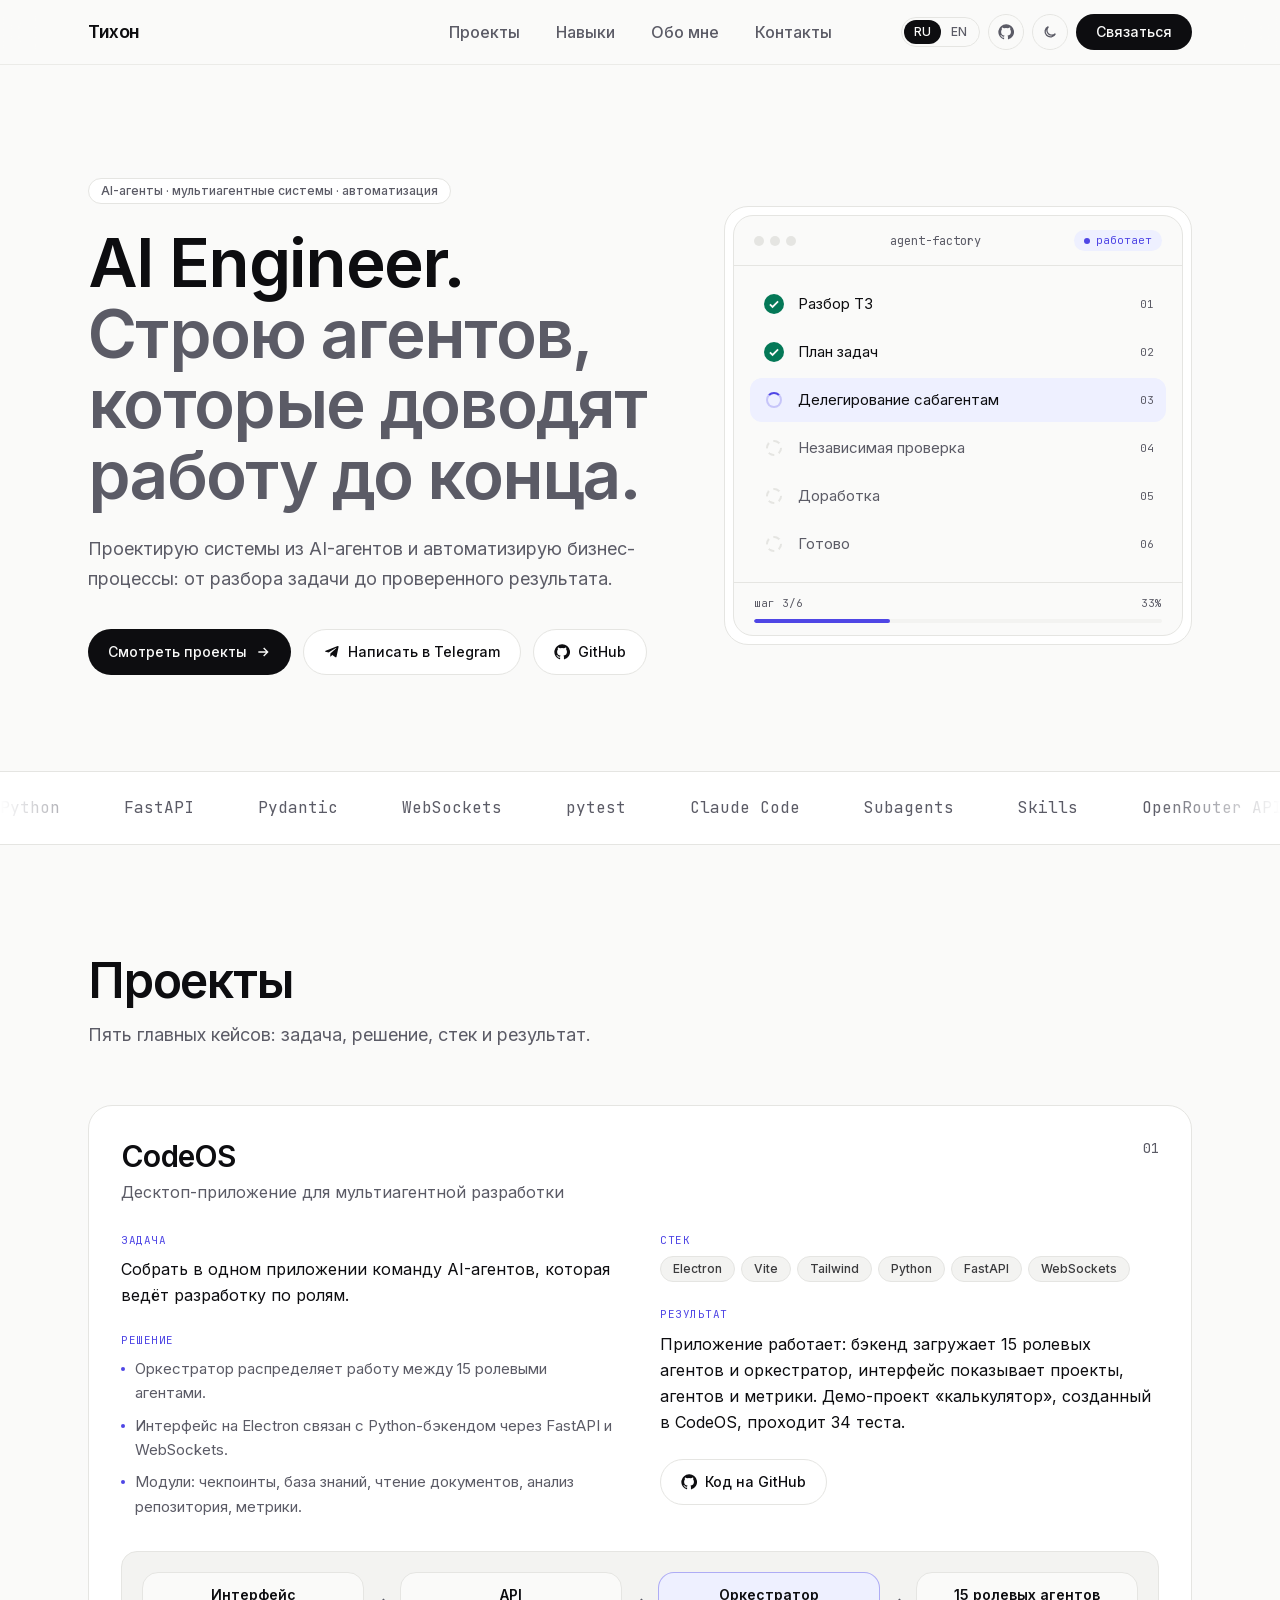
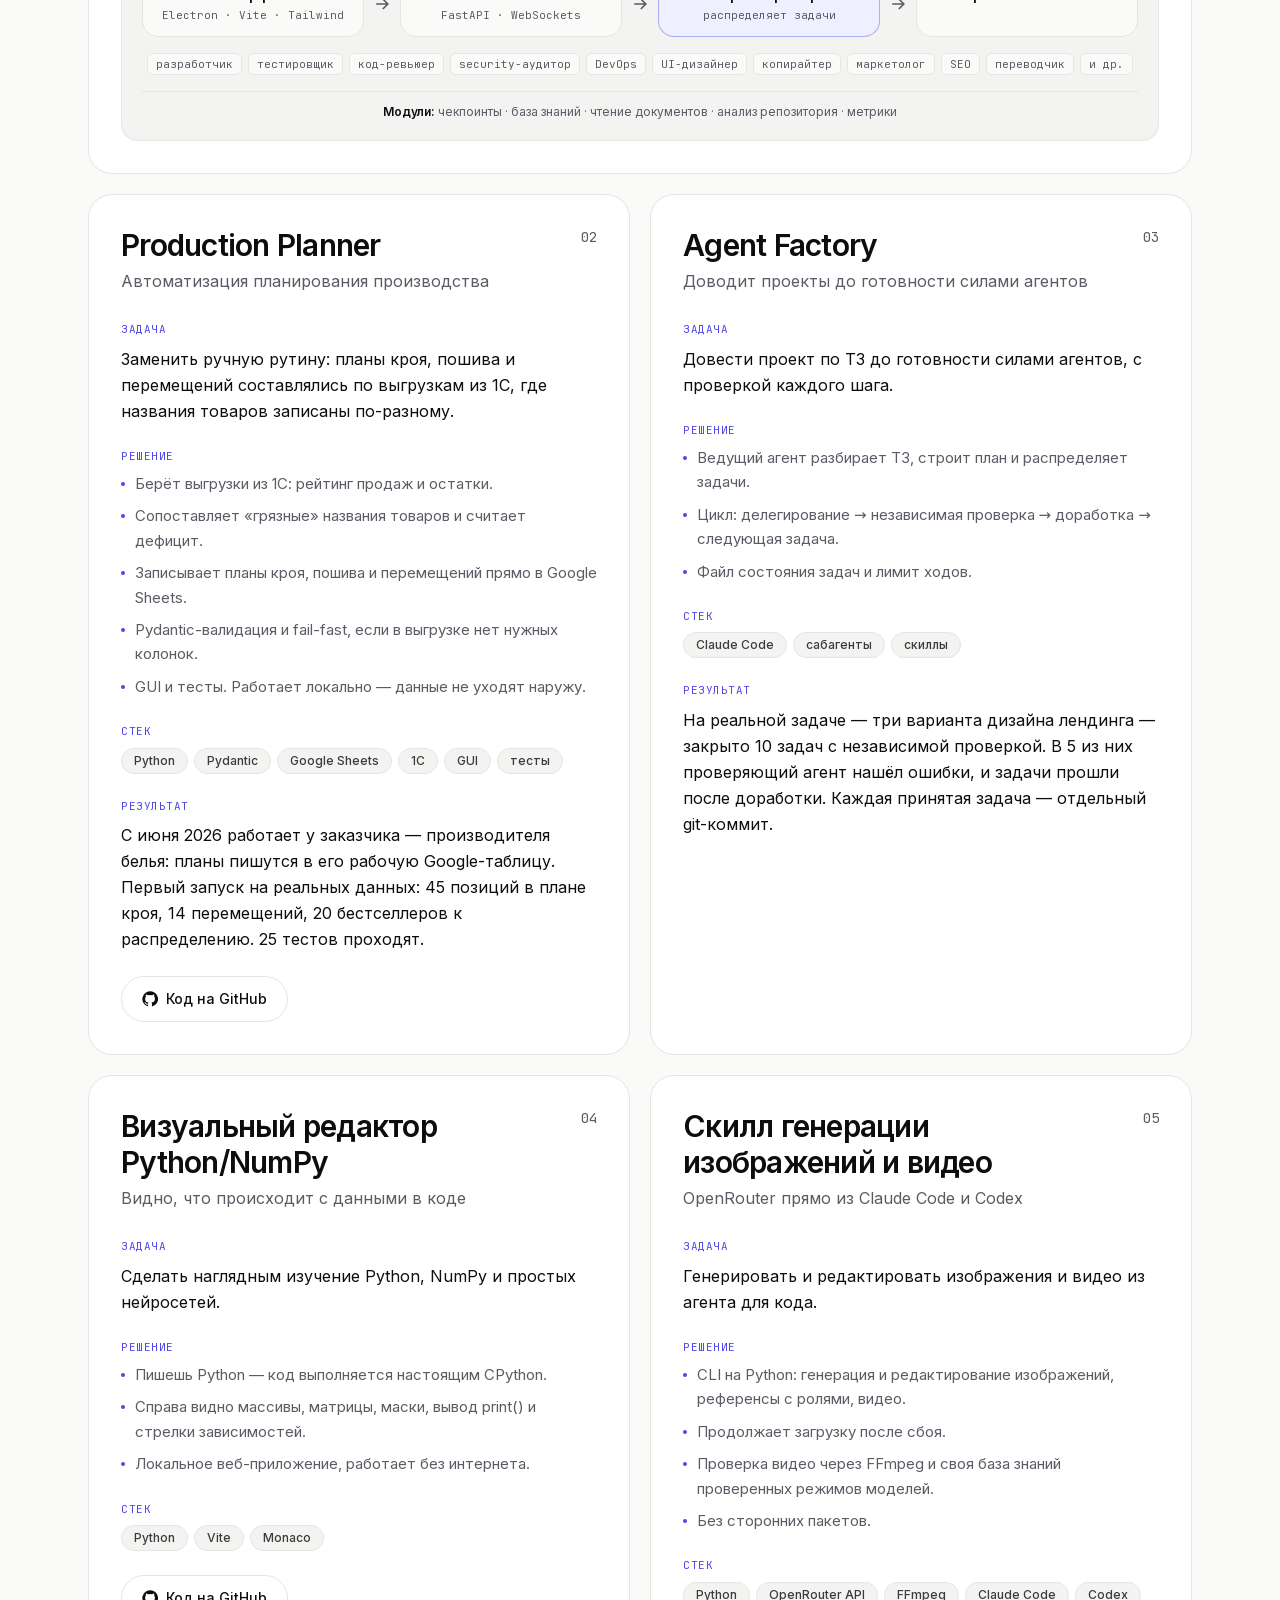
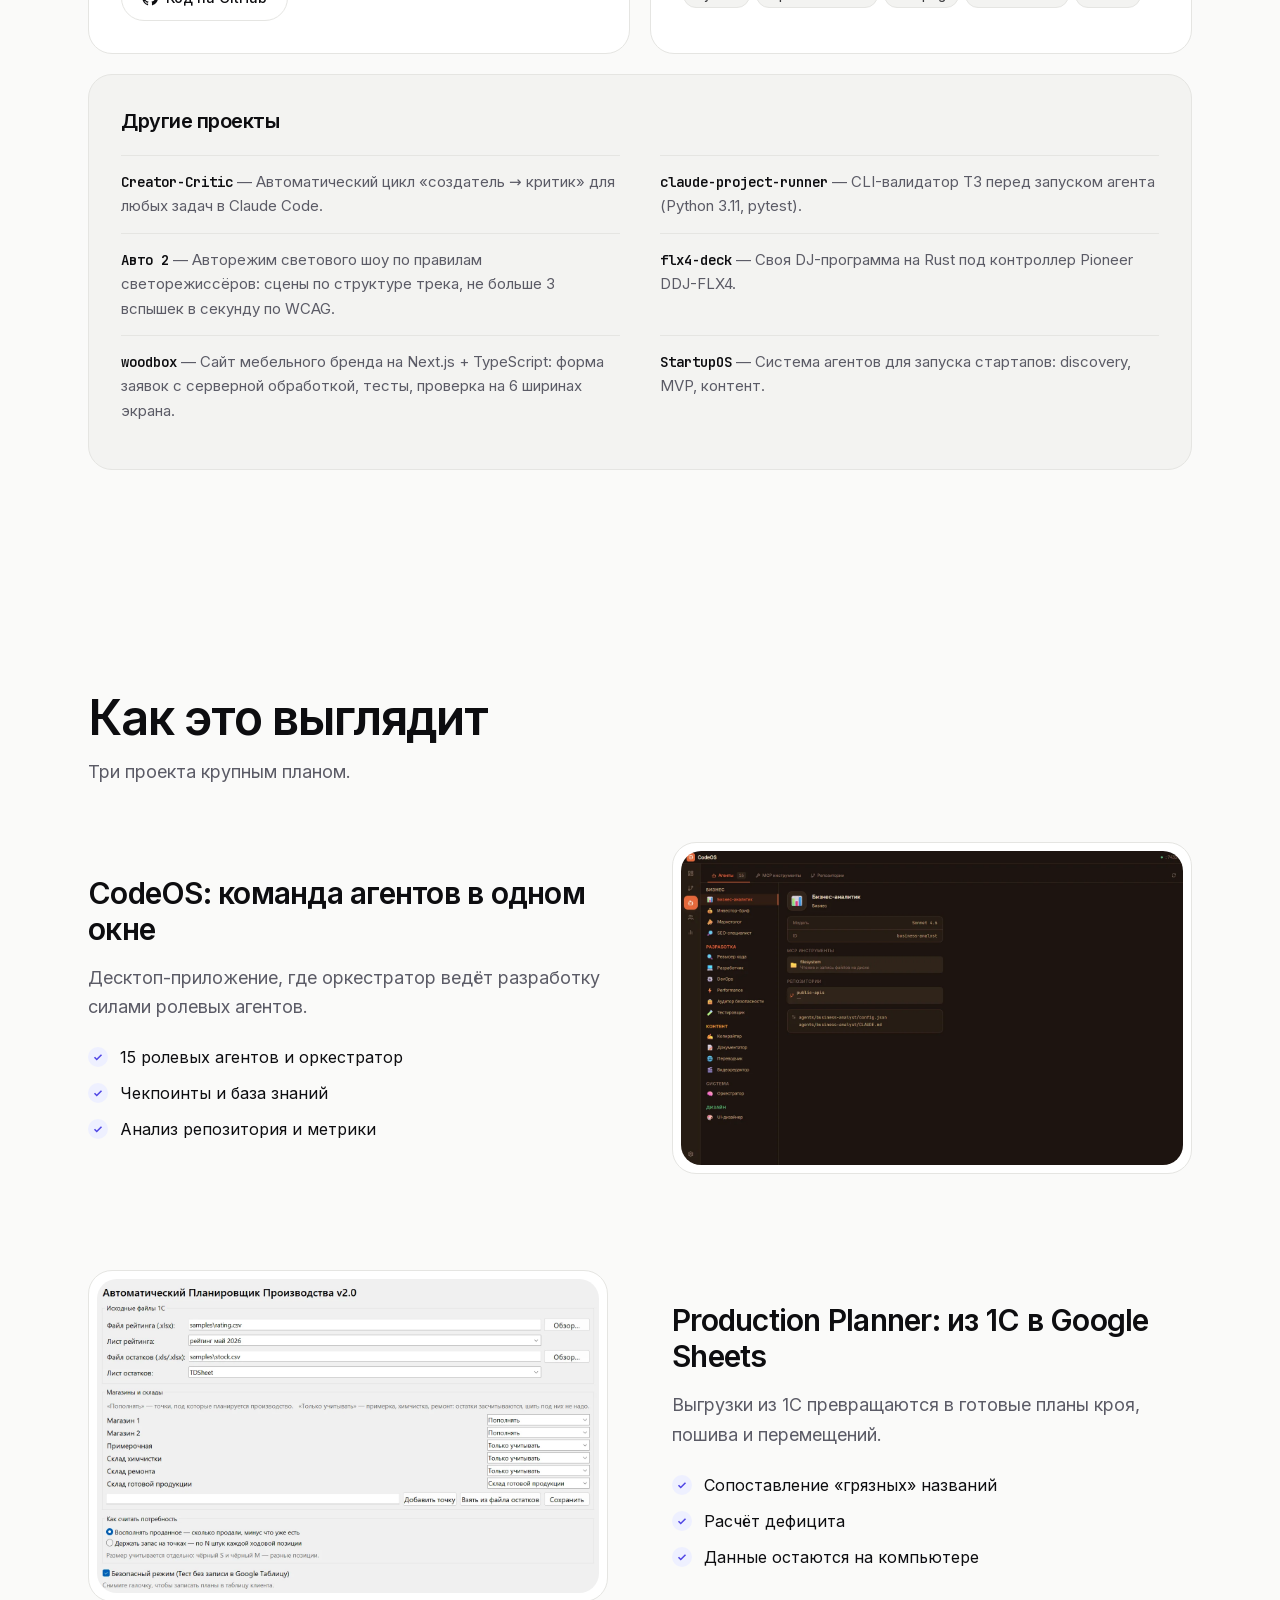
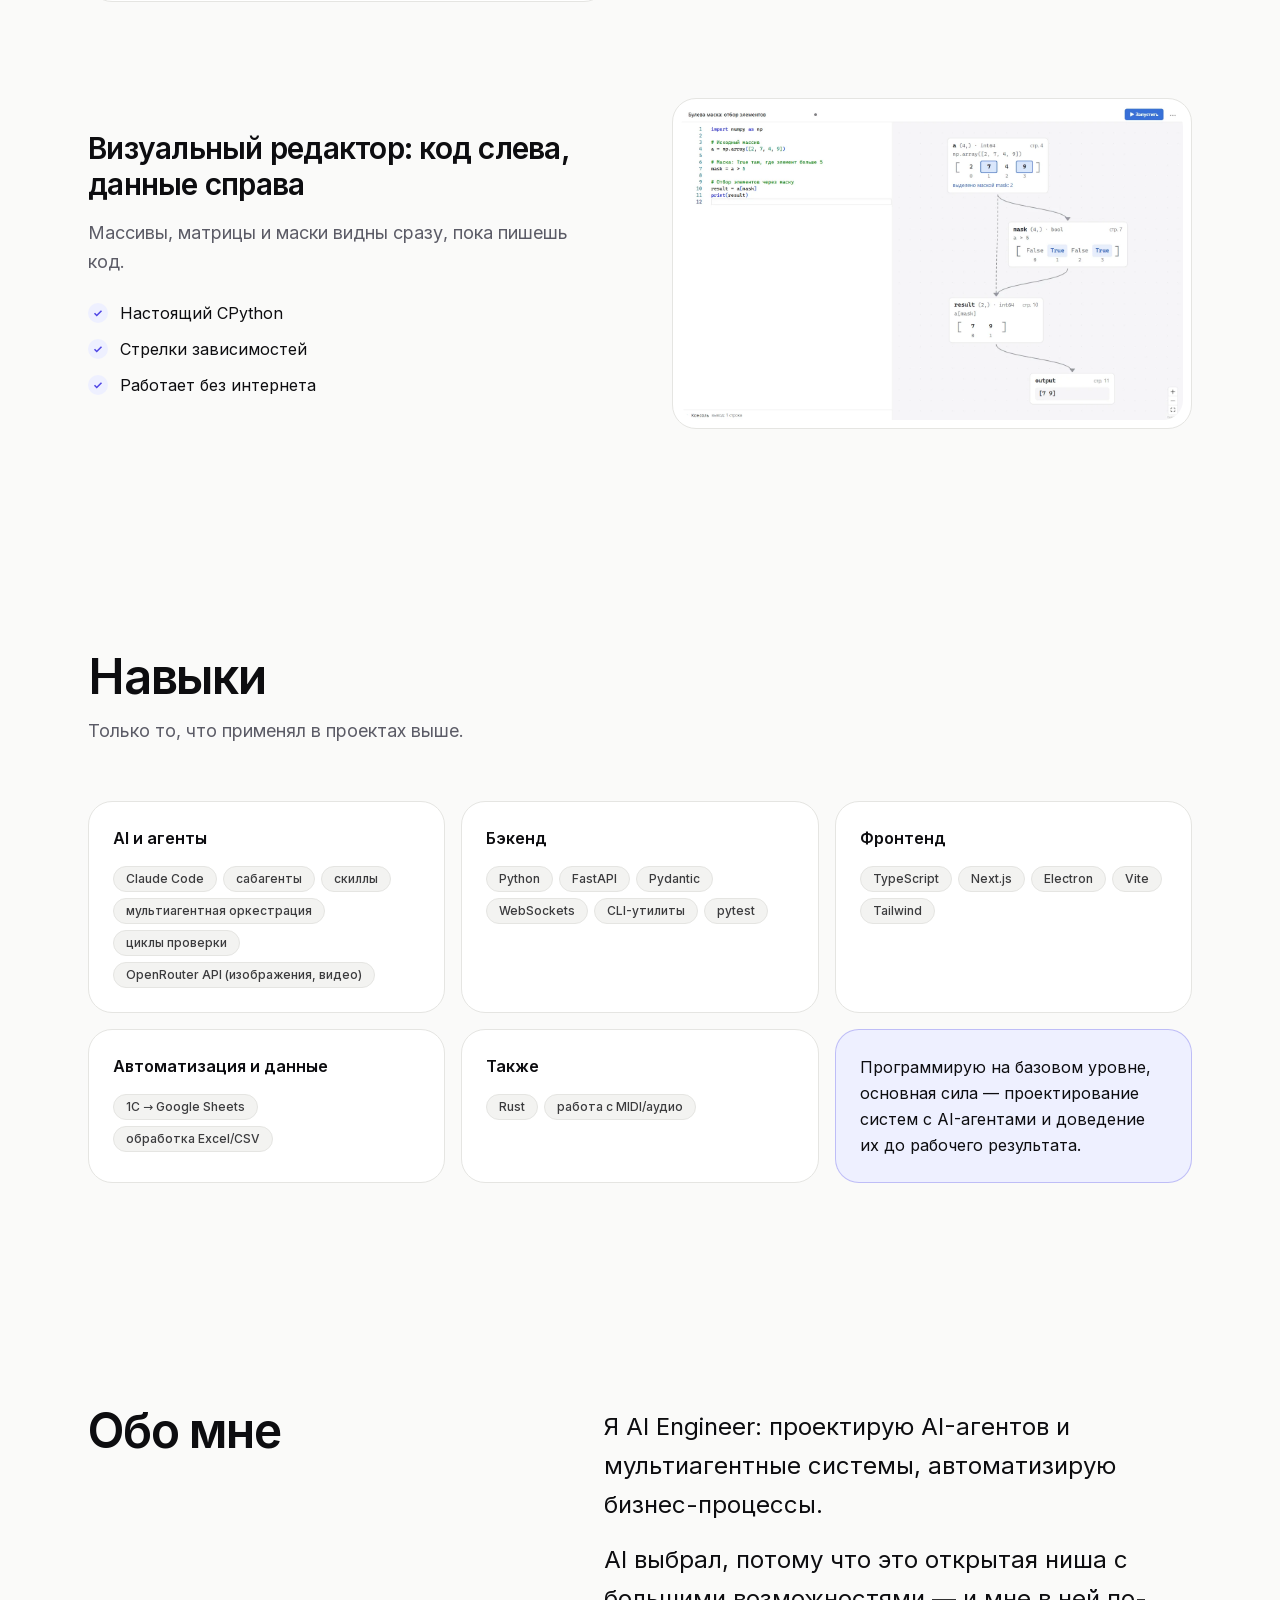
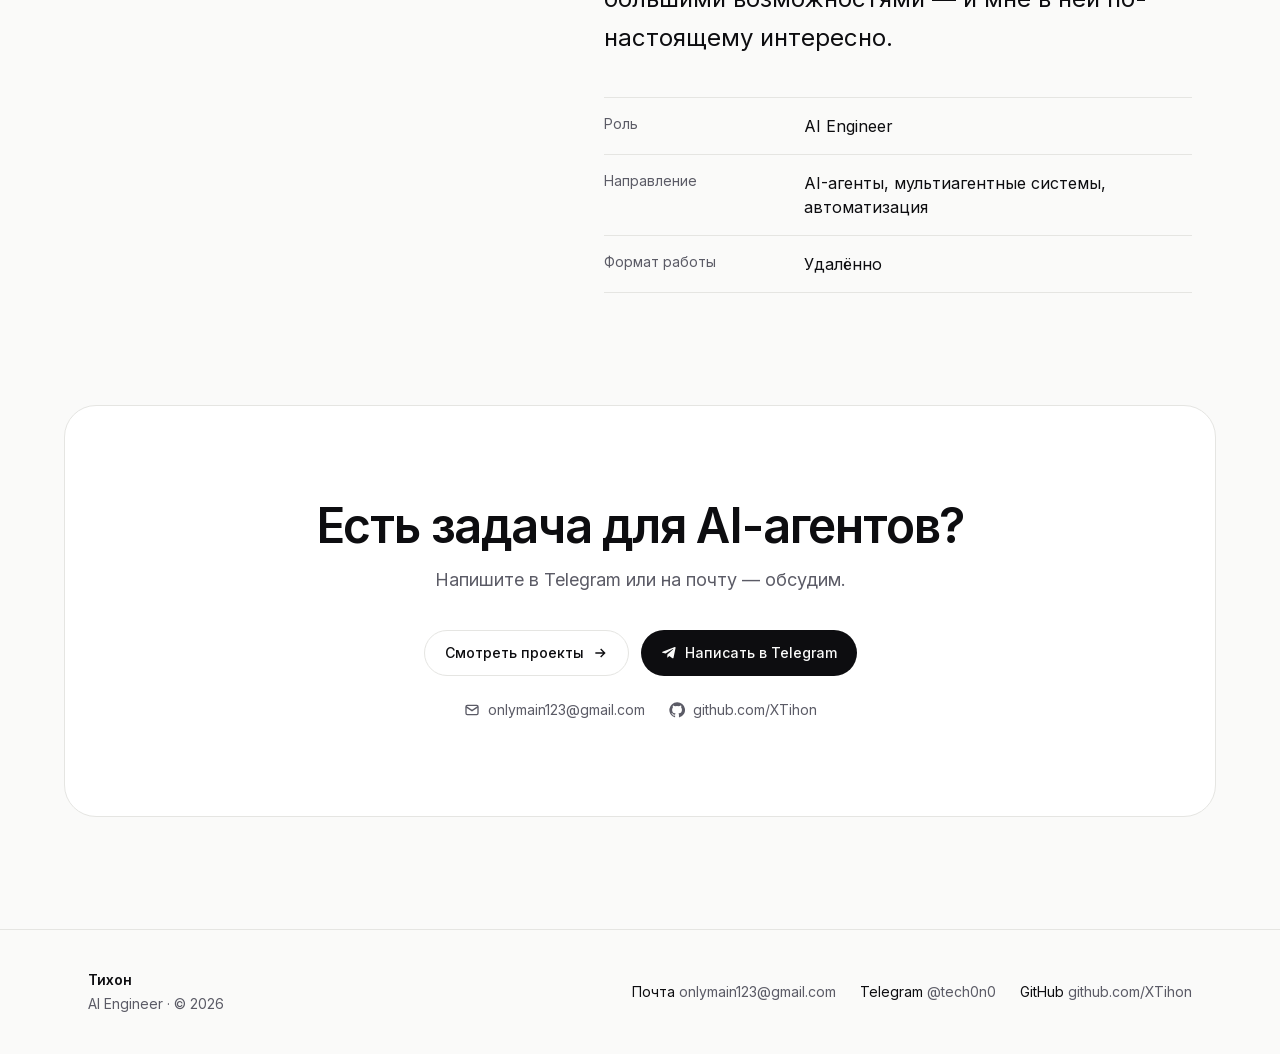
==== index.html @ d5f57d15 "Publish portfolio site Co-Authored-By: Claude Opus 5.5 <noreply@anthropic.com> Claude-Session: https" ====
<!DOCTYPE html><html lang="ru" class="W8DEUq_variable daGQeW_variable"><head><meta charSet="utf-8"/><meta name="viewport" content="width=device-width, initial-scale=1"/><link rel="preload" href="/_next/static/media/07c7676b89ed2778-s.p.2bn3s6zvc0dyp.woff2" as="font" crossorigin="" type="font/woff2"/><link rel="preload" href="/_next/static/media/53897e768d329f66-s.p.3t6q91iet4nsy.woff2" as="font" crossorigin="" type="font/woff2"/><link rel="preload" href="/_next/static/media/76b70a1dbe058eb5-s.p.1y4-pdgsjb-pw.woff2" as="font" crossorigin="" type="font/woff2"/><link rel="preload" href="/_next/static/media/99a2019bdfa8519b-s.p.176arc174-8zp.woff2" as="font" crossorigin="" type="font/woff2"/><link rel="stylesheet" href="/_next/static/chunks/0-pvhsvx3zst7.css" data-precedence="next"/><link rel="preload" as="script" fetchPriority="low" href="/_next/static/chunks/3cfn99dbrcvvp.js"/><script src="/_next/static/chunks/08xcn3jnivpa8.js" async=""></script><script src="/_next/static/chunks/3wbm-994r45kr.js" async=""></script><script src="/_next/static/chunks/turbopack-3-ry682tkyiqk.js" async=""></script><script src="/_next/static/chunks/0umf92h1sb77c.js" async=""></script><script src="/_next/static/chunks/3_7mzgos46xja.js" async=""></script><meta name="next-size-adjust" content=""/><title>Тихон — AI Engineer — AI-агенты и автоматизация</title><meta name="description" content="Портфолио AI Engineer: мультиагентные системы, AI-агенты для разработки и автоматизация бизнес-процессов."/><meta property="og:title" content="Тихон — AI Engineer — AI-агенты и автоматизация"/><meta property="og:description" content="Портфолио AI Engineer: мультиагентные системы, AI-агенты для разработки и автоматизация бизнес-процессов."/><meta property="og:type" content="website"/><meta name="twitter:card" content="summary"/><meta name="twitter:title" content="Тихон — AI Engineer — AI-агенты и автоматизация"/><meta name="twitter:description" content="Портфолио AI Engineer: мультиагентные системы, AI-агенты для разработки и автоматизация бизнес-процессов."/><link rel="icon" href="/favicon.svg"/><script>(function(){var d=document.documentElement;d.classList.add('js');try{var t=localStorage.getItem('theme');var dark=t?t==='dark':matchMedia('(prefers-color-scheme: dark)').matches;d.classList.toggle('dark',dark)}catch(e){}setTimeout(function(){if(!d.dataset.reveal)d.classList.remove('js')},4000)})()</script><script src="/_next/static/chunks/0cz1d0mv5g_q7.js" noModule=""></script></head><body class="font-sans"><div hidden=""><!--$--><!--/$--></div><header class="sticky top-0 z-50 border-b border-line/70 bg-bg/80 backdrop-blur-lg"><a href="#main" class="sr-only focus:not-sr-only focus:absolute focus:left-4 focus:top-4">К содержимому</a><div class="mx-auto grid h-16 max-w-6xl grid-cols-[1fr_auto] items-center gap-4 px-4 sm:px-6 md:grid-cols-[1fr_auto_1fr]"><a href="#top" class="min-w-0 text-lg font-semibold tracking-tight"><span class="truncate">Тихон</span></a><nav aria-label="Навигация" class="hidden items-center gap-1 text-base font-medium text-muted md:flex"><a href="#projects" class="rounded-full px-4 py-2 transition hover:bg-surface-2 hover:text-fg">Проекты</a><a href="#skills" class="rounded-full px-4 py-2 transition hover:bg-surface-2 hover:text-fg">Навыки</a><a href="#about" class="rounded-full px-4 py-2 transition hover:bg-surface-2 hover:text-fg">Обо мне</a><a href="#contact" class="rounded-full px-4 py-2 transition hover:bg-surface-2 hover:text-fg">Контакты</a></nav><div class="flex items-center justify-end gap-2"><div role="group" aria-label="Language / Язык" class="flex items-center rounded-full border border-line p-0.5 text-xs font-medium"><a href="/" hrefLang="ru" aria-current="true" class="rounded-full px-2.5 py-1 transition bg-fg text-bg">RU</a><a href="/en/" hrefLang="en" class="rounded-full px-2.5 py-1 transition text-muted hover:text-fg">EN</a></div><a href="https://github.com/XTihon" target="_blank" rel="noopener noreferrer" aria-label="GitHub" class="grid size-9 place-items-center rounded-full border border-line text-muted transition hover:text-fg"><svg viewBox="0 0 24 24" fill="currentColor" aria-hidden="true" class="size-4"><path d="M12 .5a11.5 11.5 0 0 0-3.64 22.41c.58.1.79-.25.79-.56v-2c-3.2.7-3.88-1.37-3.88-1.37-.52-1.34-1.28-1.69-1.28-1.69-1.05-.71.08-.7.08-.7 1.16.08 1.77 1.19 1.77 1.19 1.03 1.77 2.7 1.26 3.36.96.1-.75.4-1.26.73-1.55-2.55-.29-5.24-1.28-5.24-5.7 0-1.26.45-2.29 1.19-3.1-.12-.29-.52-1.47.11-3.06 0 0 .97-.31 3.17 1.18a11 11 0 0 1 5.77 0c2.2-1.49 3.17-1.18 3.17-1.18.63 1.59.23 2.77.11 3.06.74.81 1.19 1.84 1.19 3.1 0 4.43-2.7 5.4-5.26 5.69.41.36.78 1.06.78 2.14v3.17c0 .31.21.67.8.56A11.5 11.5 0 0 0 12 .5Z"></path></svg></a><button type="button" aria-label="Переключить тему" class="grid size-9 place-items-center rounded-full border border-line text-muted transition hover:text-fg"><svg viewBox="0 0 24 24" fill="none" stroke="currentColor" stroke-width="2" aria-hidden="true" class="size-4 dark:hidden"><path d="M20 14.5A8 8 0 1 1 9.5 4a6.5 6.5 0 0 0 10.5 10.5Z"></path></svg><svg viewBox="0 0 24 24" fill="none" stroke="currentColor" stroke-width="2" aria-hidden="true" class="hidden size-4 dark:block"><circle cx="12" cy="12" r="4"></circle><path d="M12 2v2M12 20v2M4.9 4.9l1.4 1.4M17.7 17.7l1.4 1.4M2 12h2M20 12h2M4.9 19.1l1.4-1.4M17.7 6.3l1.4-1.4"></path></svg></button><a href="#contact" class="inline-flex items-center justify-center gap-2 rounded-full bg-fg px-5 py-3 text-sm font-medium text-bg transition hover:opacity-85 focus-visible:outline-2 focus-visible:outline-offset-2 focus-visible:outline-accent !py-2 max-[1100px]:!hidden">Связаться</a><button type="button" aria-expanded="false" aria-controls="mobile-nav" aria-label="Открыть меню" class="grid size-9 place-items-center rounded-full border border-line md:hidden"><svg viewBox="0 0 24 24" fill="none" stroke="currentColor" stroke-width="2" aria-hidden="true" class="size-4"><path d="M4 7h16M4 12h16M4 17h16"></path></svg></button></div></div><nav id="mobile-nav" aria-label="Навигация" hidden="" class="border-t border-line px-4 pb-4 md:hidden"><a href="#projects" class="block py-3 text-base">Проекты</a><a href="#skills" class="block py-3 text-base">Навыки</a><a href="#about" class="block py-3 text-base">Обо мне</a><a href="#contact" class="block py-3 text-base">Контакты</a><a href="#contact" class="inline-flex items-center justify-center gap-2 rounded-full bg-fg px-5 py-3 text-sm font-medium text-bg transition hover:opacity-85 focus-visible:outline-2 focus-visible:outline-offset-2 focus-visible:outline-accent mt-2 w-full">Связаться</a></nav></header><main id="main"><section id="top" class="relative overflow-hidden"><div class="relative mx-auto grid max-w-6xl items-center gap-12 px-4 pb-16 pt-14 sm:px-6 sm:pt-20 lg:grid-cols-[1.1fr_0.9fr] lg:gap-16 lg:pb-24 lg:pt-28"><div><p class="mb-6 inline-flex rounded-full border border-line bg-surface px-3 py-1 text-xs font-medium text-muted">AI-агенты · мультиагентные системы · автоматизация</p><h1 class="text-[2.6rem] font-semibold leading-[1.05] tracking-tight sm:text-6xl lg:text-[4.2rem]">AI Engineer.<!-- --> <span class="text-muted">Строю агентов, которые доводят работу до конца.</span></h1><p class="mt-6 max-w-xl text-lg leading-relaxed text-muted">Проектирую системы из AI-агентов и автоматизирую бизнес-процессы: от разбора задачи до проверенного результата.</p><div class="mt-9 flex flex-col gap-3 sm:flex-row"><a href="#projects" class="inline-flex items-center justify-center gap-2 rounded-full bg-fg px-5 py-3 text-sm font-medium text-bg transition hover:opacity-85 focus-visible:outline-2 focus-visible:outline-offset-2 focus-visible:outline-accent">Смотреть проекты<svg viewBox="0 0 24 24" fill="none" stroke="currentColor" stroke-width="2" aria-hidden="true" class="size-4"><path d="M5 12h14M13 6l6 6-6 6"></path></svg></a><a href="https://t.me/tech0n0" target="_blank" rel="noopener noreferrer" class="inline-flex items-center justify-center gap-2 rounded-full border border-line bg-surface px-5 py-3 text-sm font-medium text-fg transition hover:border-fg/40 focus-visible:outline-2 focus-visible:outline-offset-2 focus-visible:outline-accent"><svg viewBox="0 0 24 24" fill="currentColor" aria-hidden="true" class="size-4"><path d="M21.9 4.3 18.8 19c-.2 1-.8 1.3-1.7.8l-4.6-3.4-2.2 2.1c-.3.3-.5.5-1 .5l.3-4.8 8.7-7.9c.4-.3-.1-.5-.6-.2L6.9 12.9l-4.6-1.4c-1-.3-1-1 .2-1.5l18-6.9c.8-.3 1.6.2 1.4 1.2Z"></path></svg>Написать в Telegram</a><a href="https://github.com/XTihon" target="_blank" rel="noopener noreferrer" class="inline-flex items-center justify-center gap-2 rounded-full border border-line bg-surface px-5 py-3 text-sm font-medium text-fg transition hover:border-fg/40 focus-visible:outline-2 focus-visible:outline-offset-2 focus-visible:outline-accent"><svg viewBox="0 0 24 24" fill="currentColor" aria-hidden="true" class="size-4"><path d="M12 .5a11.5 11.5 0 0 0-3.64 22.41c.58.1.79-.25.79-.56v-2c-3.2.7-3.88-1.37-3.88-1.37-.52-1.34-1.28-1.69-1.28-1.69-1.05-.71.08-.7.08-.7 1.16.08 1.77 1.19 1.77 1.19 1.03 1.77 2.7 1.26 3.36.96.1-.75.4-1.26.73-1.55-2.55-.29-5.24-1.28-5.24-5.7 0-1.26.45-2.29 1.19-3.1-.12-.29-.52-1.47.11-3.06 0 0 .97-.31 3.17 1.18a11 11 0 0 1 5.77 0c2.2-1.49 3.17-1.18 3.17-1.18.63 1.59.23 2.77.11 3.06.74.81 1.19 1.84 1.19 3.1 0 4.43-2.7 5.4-5.26 5.69.41.36.78 1.06.78 2.14v3.17c0 .31.21.67.8.56A11.5 11.5 0 0 0 12 .5Z"></path></svg>GitHub</a></div></div><div><div class="relative rounded-3xl border border-line bg-surface p-2"><div class="rounded-[1.25rem] border border-line bg-bg"><div class="flex items-center justify-between border-b border-line px-5 py-3.5"><div class="flex items-center gap-1.5" aria-hidden="true"><span class="size-2.5 rounded-full bg-line"></span><span class="size-2.5 rounded-full bg-line"></span><span class="size-2.5 rounded-full bg-line"></span></div><span class="font-mono text-xs text-muted">agent-factory</span><span class="inline-flex items-center gap-1.5 rounded-full px-2.5 py-0.5 font-mono text-[11px] bg-accent-soft text-accent"><span class="size-1.5 rounded-full animate-pulse bg-accent"></span>работает</span></div><ol class="space-y-1 p-3 sm:p-4"><li class="flex items-center gap-3 rounded-xl px-3 py-2.5 transition-colors duration-500 bg-accent-soft"><span class="grid size-6 shrink-0 place-items-center" aria-hidden="true"><span class="size-4 animate-spin rounded-full border-2 border-accent/25 border-t-accent"></span></span><span class="text-sm sm:text-[15px] text-fg">Разбор ТЗ</span><span class="ml-auto font-mono text-[11px] text-muted">01</span></li><li class="flex items-center gap-3 rounded-xl px-3 py-2.5 transition-colors duration-500 "><span class="grid size-6 shrink-0 place-items-center" aria-hidden="true"><span class="size-4 rounded-full border-2 border-dashed border-line"></span></span><span class="text-sm sm:text-[15px] text-muted">План задач</span><span class="ml-auto font-mono text-[11px] text-muted">02</span></li><li class="flex items-center gap-3 rounded-xl px-3 py-2.5 transition-colors duration-500 "><span class="grid size-6 shrink-0 place-items-center" aria-hidden="true"><span class="size-4 rounded-full border-2 border-dashed border-line"></span></span><span class="text-sm sm:text-[15px] text-muted">Делегирование сабагентам</span><span class="ml-auto font-mono text-[11px] text-muted">03</span></li><li class="flex items-center gap-3 rounded-xl px-3 py-2.5 transition-colors duration-500 "><span class="grid size-6 shrink-0 place-items-center" aria-hidden="true"><span class="size-4 rounded-full border-2 border-dashed border-line"></span></span><span class="text-sm sm:text-[15px] text-muted">Независимая проверка</span><span class="ml-auto font-mono text-[11px] text-muted">04</span></li><li class="flex items-center gap-3 rounded-xl px-3 py-2.5 transition-colors duration-500 "><span class="grid size-6 shrink-0 place-items-center" aria-hidden="true"><span class="size-4 rounded-full border-2 border-dashed border-line"></span></span><span class="text-sm sm:text-[15px] text-muted">Доработка</span><span class="ml-auto font-mono text-[11px] text-muted">05</span></li><li class="flex items-center gap-3 rounded-xl px-3 py-2.5 transition-colors duration-500 "><span class="grid size-6 shrink-0 place-items-center" aria-hidden="true"><span class="size-4 rounded-full border-2 border-dashed border-line"></span></span><span class="text-sm sm:text-[15px] text-muted">Готово</span><span class="ml-auto font-mono text-[11px] text-muted">06</span></li></ol><div class="border-t border-line px-5 py-3"><div class="mb-2 flex justify-between font-mono text-[11px] text-muted"><span>шаг<!-- --> <!-- -->1<!-- -->/<!-- -->6</span><span>0<!-- -->%</span></div><div class="h-1 overflow-hidden rounded-full bg-surface-2"><div class="h-full rounded-full bg-accent transition-[width] duration-700 ease-out" style="width:0%"></div></div></div></div></div></div></div></section><section aria-label="Технологии из проектов" class="border-y border-line bg-surface py-6"><div class="marquee overflow-hidden"><ul class="marquee-track flex w-max"><li class="shrink-0 pr-12 font-mono text-sm text-muted sm:pr-16 sm:text-base">Python</li><li class="shrink-0 pr-12 font-mono text-sm text-muted sm:pr-16 sm:text-base">FastAPI</li><li class="shrink-0 pr-12 font-mono text-sm text-muted sm:pr-16 sm:text-base">Pydantic</li><li class="shrink-0 pr-12 font-mono text-sm text-muted sm:pr-16 sm:text-base">WebSockets</li><li class="shrink-0 pr-12 font-mono text-sm text-muted sm:pr-16 sm:text-base">pytest</li><li class="shrink-0 pr-12 font-mono text-sm text-muted sm:pr-16 sm:text-base">Claude Code</li><li class="shrink-0 pr-12 font-mono text-sm text-muted sm:pr-16 sm:text-base">Subagents</li><li class="shrink-0 pr-12 font-mono text-sm text-muted sm:pr-16 sm:text-base">Skills</li><li class="shrink-0 pr-12 font-mono text-sm text-muted sm:pr-16 sm:text-base">OpenRouter API</li><li class="shrink-0 pr-12 font-mono text-sm text-muted sm:pr-16 sm:text-base">TypeScript</li><li class="shrink-0 pr-12 font-mono text-sm text-muted sm:pr-16 sm:text-base">Next.js</li><li class="shrink-0 pr-12 font-mono text-sm text-muted sm:pr-16 sm:text-base">Electron</li><li class="shrink-0 pr-12 font-mono text-sm text-muted sm:pr-16 sm:text-base">Vite</li><li class="shrink-0 pr-12 font-mono text-sm text-muted sm:pr-16 sm:text-base">Tailwind</li><li class="shrink-0 pr-12 font-mono text-sm text-muted sm:pr-16 sm:text-base">Monaco</li><li class="shrink-0 pr-12 font-mono text-sm text-muted sm:pr-16 sm:text-base">NumPy</li><li class="shrink-0 pr-12 font-mono text-sm text-muted sm:pr-16 sm:text-base">Google Sheets</li><li class="shrink-0 pr-12 font-mono text-sm text-muted sm:pr-16 sm:text-base">FFmpeg</li><li class="shrink-0 pr-12 font-mono text-sm text-muted sm:pr-16 sm:text-base">Rust</li><li aria-hidden="true" class="marquee-dup shrink-0 pr-12 font-mono text-sm text-muted sm:pr-16 sm:text-base">Python</li><li aria-hidden="true" class="marquee-dup shrink-0 pr-12 font-mono text-sm text-muted sm:pr-16 sm:text-base">FastAPI</li><li aria-hidden="true" class="marquee-dup shrink-0 pr-12 font-mono text-sm text-muted sm:pr-16 sm:text-base">Pydantic</li><li aria-hidden="true" class="marquee-dup shrink-0 pr-12 font-mono text-sm text-muted sm:pr-16 sm:text-base">WebSockets</li><li aria-hidden="true" class="marquee-dup shrink-0 pr-12 font-mono text-sm text-muted sm:pr-16 sm:text-base">pytest</li><li aria-hidden="true" class="marquee-dup shrink-0 pr-12 font-mono text-sm text-muted sm:pr-16 sm:text-base">Claude Code</li><li aria-hidden="true" class="marquee-dup shrink-0 pr-12 font-mono text-sm text-muted sm:pr-16 sm:text-base">Subagents</li><li aria-hidden="true" class="marquee-dup shrink-0 pr-12 font-mono text-sm text-muted sm:pr-16 sm:text-base">Skills</li><li aria-hidden="true" class="marquee-dup shrink-0 pr-12 font-mono text-sm text-muted sm:pr-16 sm:text-base">OpenRouter API</li><li aria-hidden="true" class="marquee-dup shrink-0 pr-12 font-mono text-sm text-muted sm:pr-16 sm:text-base">TypeScript</li><li aria-hidden="true" class="marquee-dup shrink-0 pr-12 font-mono text-sm text-muted sm:pr-16 sm:text-base">Next.js</li><li aria-hidden="true" class="marquee-dup shrink-0 pr-12 font-mono text-sm text-muted sm:pr-16 sm:text-base">Electron</li><li aria-hidden="true" class="marquee-dup shrink-0 pr-12 font-mono text-sm text-muted sm:pr-16 sm:text-base">Vite</li><li aria-hidden="true" class="marquee-dup shrink-0 pr-12 font-mono text-sm text-muted sm:pr-16 sm:text-base">Tailwind</li><li aria-hidden="true" class="marquee-dup shrink-0 pr-12 font-mono text-sm text-muted sm:pr-16 sm:text-base">Monaco</li><li aria-hidden="true" class="marquee-dup shrink-0 pr-12 font-mono text-sm text-muted sm:pr-16 sm:text-base">NumPy</li><li aria-hidden="true" class="marquee-dup shrink-0 pr-12 font-mono text-sm text-muted sm:pr-16 sm:text-base">Google Sheets</li><li aria-hidden="true" class="marquee-dup shrink-0 pr-12 font-mono text-sm text-muted sm:pr-16 sm:text-base">FFmpeg</li><li aria-hidden="true" class="marquee-dup shrink-0 pr-12 font-mono text-sm text-muted sm:pr-16 sm:text-base">Rust</li></ul></div></section><section id="projects" class="py-20 sm:py-28"><div class="mx-auto max-w-6xl px-4 sm:px-6"><div data-reveal="true" class="mb-10 max-w-2xl sm:mb-14"><h2 class="text-3xl font-semibold tracking-tight sm:text-5xl">Проекты</h2><p class="mt-4 text-lg text-muted">Пять главных кейсов: задача, решение, стек и результат.</p></div><div class="grid gap-5 lg:grid-cols-2"><article data-reveal="true" class="rounded-3xl border border-line bg-surface p-6 sm:p-8 lg:col-span-2"><div class="flex items-start justify-between gap-4"><div><h3 class="text-2xl font-semibold tracking-tight sm:text-3xl">CodeOS</h3><p class="mt-1.5 text-muted">Десктоп-приложение для мультиагентной разработки</p></div><span class="font-mono text-sm text-muted">01</span></div><div class="mt-7 grid gap-6 lg:grid-cols-2 lg:gap-10"><div class="space-y-6"><div><div class="mb-2 font-mono text-[11px] uppercase tracking-wider text-accent">Задача</div><p class="leading-relaxed">Собрать в одном приложении команду AI-агентов, которая ведёт разработку по ролям.</p></div><div><div class="mb-2 font-mono text-[11px] uppercase tracking-wider text-accent">Решение</div><ul class="space-y-2 text-[15px] leading-relaxed text-muted"><li class="flex gap-2.5"><span class="mt-2.5 size-1 shrink-0 rounded-full bg-accent" aria-hidden="true"></span><span>Оркестратор распределяет работу между 15 ролевыми агентами.</span></li><li class="flex gap-2.5"><span class="mt-2.5 size-1 shrink-0 rounded-full bg-accent" aria-hidden="true"></span><span>Интерфейс на Electron связан с Python-бэкендом через FastAPI и WebSockets.</span></li><li class="flex gap-2.5"><span class="mt-2.5 size-1 shrink-0 rounded-full bg-accent" aria-hidden="true"></span><span>Модули: чекпоинты, база знаний, чтение документов, анализ репозитория, метрики.</span></li></ul></div></div><div class="space-y-6"><div><div class="mb-2 font-mono text-[11px] uppercase tracking-wider text-accent">Стек</div><div class="flex flex-wrap gap-1.5"><span class="inline-flex items-center rounded-full border border-line bg-surface-2 px-3 py-1 text-xs font-medium text-fg/80">Electron</span><span class="inline-flex items-center rounded-full border border-line bg-surface-2 px-3 py-1 text-xs font-medium text-fg/80">Vite</span><span class="inline-flex items-center rounded-full border border-line bg-surface-2 px-3 py-1 text-xs font-medium text-fg/80">Tailwind</span><span class="inline-flex items-center rounded-full border border-line bg-surface-2 px-3 py-1 text-xs font-medium text-fg/80">Python</span><span class="inline-flex items-center rounded-full border border-line bg-surface-2 px-3 py-1 text-xs font-medium text-fg/80">FastAPI</span><span class="inline-flex items-center rounded-full border border-line bg-surface-2 px-3 py-1 text-xs font-medium text-fg/80">WebSockets</span></div></div><div><div class="mb-2 font-mono text-[11px] uppercase tracking-wider text-accent">Результат</div><p class="leading-relaxed">Приложение работает: бэкенд загружает 15 ролевых агентов и оркестратор, интерфейс показывает проекты, агентов и метрики. Демо-проект «калькулятор», созданный в CodeOS, проходит 34 теста.</p></div><a href="https://github.com/XTihon/codeos" target="_blank" rel="noopener noreferrer" class="inline-flex items-center justify-center gap-2 rounded-full border border-line bg-surface px-5 py-3 text-sm font-medium text-fg transition hover:border-fg/40 focus-visible:outline-2 focus-visible:outline-offset-2 focus-visible:outline-accent"><svg viewBox="0 0 24 24" fill="currentColor" aria-hidden="true" class="size-4"><path d="M12 .5a11.5 11.5 0 0 0-3.64 22.41c.58.1.79-.25.79-.56v-2c-3.2.7-3.88-1.37-3.88-1.37-.52-1.34-1.28-1.69-1.28-1.69-1.05-.71.08-.7.08-.7 1.16.08 1.77 1.19 1.77 1.19 1.03 1.77 2.7 1.26 3.36.96.1-.75.4-1.26.73-1.55-2.55-.29-5.24-1.28-5.24-5.7 0-1.26.45-2.29 1.19-3.1-.12-.29-.52-1.47.11-3.06 0 0 .97-.31 3.17 1.18a11 11 0 0 1 5.77 0c2.2-1.49 3.17-1.18 3.17-1.18.63 1.59.23 2.77.11 3.06.74.81 1.19 1.84 1.19 3.1 0 4.43-2.7 5.4-5.26 5.69.41.36.78 1.06.78 2.14v3.17c0 .31.21.67.8.56A11.5 11.5 0 0 0 12 .5Z"></path></svg>Код на GitHub</a></div></div><div class="mt-8"><figure class="rounded-2xl border border-line bg-surface-2 p-4 sm:p-5"><div class="flex flex-col gap-2 lg:flex-row lg:items-stretch"><div class="flex-1 rounded-2xl border px-4 py-3 text-center border-line bg-bg"><div class="text-sm font-semibold">Интерфейс</div><div class="mt-0.5 font-mono text-[11px] text-muted">Electron · Vite · Tailwind</div></div><svg viewBox="0 0 24 24" fill="none" stroke="currentColor" stroke-width="2" aria-hidden="true" class="size-5 shrink-0 rotate-90 self-center text-muted lg:rotate-0"><path d="M5 12h14M13 6l6 6-6 6"></path></svg><div class="flex-1 rounded-2xl border px-4 py-3 text-center border-line bg-bg"><div class="text-sm font-semibold">API</div><div class="mt-0.5 font-mono text-[11px] text-muted">FastAPI · WebSockets</div></div><svg viewBox="0 0 24 24" fill="none" stroke="currentColor" stroke-width="2" aria-hidden="true" class="size-5 shrink-0 rotate-90 self-center text-muted lg:rotate-0"><path d="M5 12h14M13 6l6 6-6 6"></path></svg><div class="flex-1 rounded-2xl border px-4 py-3 text-center border-accent/40 bg-accent-soft"><div class="text-sm font-semibold">Оркестратор</div><div class="mt-0.5 font-mono text-[11px] text-muted">распределяет задачи</div></div><svg viewBox="0 0 24 24" fill="none" stroke="currentColor" stroke-width="2" aria-hidden="true" class="size-5 shrink-0 rotate-90 self-center text-muted lg:rotate-0"><path d="M5 12h14M13 6l6 6-6 6"></path></svg><div class="flex-1 rounded-2xl border px-4 py-3 text-center border-line bg-bg"><div class="text-sm font-semibold">15 ролевых агентов</div></div></div><div class="mt-4 flex flex-wrap justify-center gap-1.5"><span class="rounded-md border border-line bg-bg px-2 py-0.5 font-mono text-[11px] text-muted">разработчик</span><span class="rounded-md border border-line bg-bg px-2 py-0.5 font-mono text-[11px] text-muted">тестировщик</span><span class="rounded-md border border-line bg-bg px-2 py-0.5 font-mono text-[11px] text-muted">код-ревьюер</span><span class="rounded-md border border-line bg-bg px-2 py-0.5 font-mono text-[11px] text-muted">security-аудитор</span><span class="rounded-md border border-line bg-bg px-2 py-0.5 font-mono text-[11px] text-muted">DevOps</span><span class="rounded-md border border-line bg-bg px-2 py-0.5 font-mono text-[11px] text-muted">UI-дизайнер</span><span class="rounded-md border border-line bg-bg px-2 py-0.5 font-mono text-[11px] text-muted">копирайтер</span><span class="rounded-md border border-line bg-bg px-2 py-0.5 font-mono text-[11px] text-muted">маркетолог</span><span class="rounded-md border border-line bg-bg px-2 py-0.5 font-mono text-[11px] text-muted">SEO</span><span class="rounded-md border border-line bg-bg px-2 py-0.5 font-mono text-[11px] text-muted">переводчик</span><span class="rounded-md border border-line bg-bg px-2 py-0.5 font-mono text-[11px] text-muted">и др.</span></div><figcaption class="mt-4 border-t border-line pt-3 text-center text-xs text-muted"><span class="font-semibold text-fg">Модули<!-- -->:</span> <!-- -->чекпоинты · база знаний · чтение документов · анализ репозитория · метрики</figcaption></figure></div></article><article data-reveal="true" class="rounded-3xl border border-line bg-surface p-6 sm:p-8 "><div class="flex items-start justify-between gap-4"><div><h3 class="text-2xl font-semibold tracking-tight sm:text-3xl">Production Planner</h3><p class="mt-1.5 text-muted">Автоматизация планирования производства</p></div><span class="font-mono text-sm text-muted">02</span></div><div class="mt-7 grid gap-6 "><div class="space-y-6"><div><div class="mb-2 font-mono text-[11px] uppercase tracking-wider text-accent">Задача</div><p class="leading-relaxed">Заменить ручную рутину: планы кроя, пошива и перемещений составлялись по выгрузкам из 1С, где названия товаров записаны по-разному.</p></div><div><div class="mb-2 font-mono text-[11px] uppercase tracking-wider text-accent">Решение</div><ul class="space-y-2 text-[15px] leading-relaxed text-muted"><li class="flex gap-2.5"><span class="mt-2.5 size-1 shrink-0 rounded-full bg-accent" aria-hidden="true"></span><span>Берёт выгрузки из 1С: рейтинг продаж и остатки.</span></li><li class="flex gap-2.5"><span class="mt-2.5 size-1 shrink-0 rounded-full bg-accent" aria-hidden="true"></span><span>Сопоставляет «грязные» названия товаров и считает дефицит.</span></li><li class="flex gap-2.5"><span class="mt-2.5 size-1 shrink-0 rounded-full bg-accent" aria-hidden="true"></span><span>Записывает планы кроя, пошива и перемещений прямо в Google Sheets.</span></li><li class="flex gap-2.5"><span class="mt-2.5 size-1 shrink-0 rounded-full bg-accent" aria-hidden="true"></span><span>Pydantic-валидация и fail-fast, если в выгрузке нет нужных колонок.</span></li><li class="flex gap-2.5"><span class="mt-2.5 size-1 shrink-0 rounded-full bg-accent" aria-hidden="true"></span><span>GUI и тесты. Работает локально — данные не уходят наружу.</span></li></ul></div></div><div class="space-y-6"><div><div class="mb-2 font-mono text-[11px] uppercase tracking-wider text-accent">Стек</div><div class="flex flex-wrap gap-1.5"><span class="inline-flex items-center rounded-full border border-line bg-surface-2 px-3 py-1 text-xs font-medium text-fg/80">Python</span><span class="inline-flex items-center rounded-full border border-line bg-surface-2 px-3 py-1 text-xs font-medium text-fg/80">Pydantic</span><span class="inline-flex items-center rounded-full border border-line bg-surface-2 px-3 py-1 text-xs font-medium text-fg/80">Google Sheets</span><span class="inline-flex items-center rounded-full border border-line bg-surface-2 px-3 py-1 text-xs font-medium text-fg/80">1С</span><span class="inline-flex items-center rounded-full border border-line bg-surface-2 px-3 py-1 text-xs font-medium text-fg/80">GUI</span><span class="inline-flex items-center rounded-full border border-line bg-surface-2 px-3 py-1 text-xs font-medium text-fg/80">тесты</span></div></div><div><div class="mb-2 font-mono text-[11px] uppercase tracking-wider text-accent">Результат</div><p class="leading-relaxed">С июня 2026 работает у заказчика — производителя белья: планы пишутся в его рабочую Google-таблицу. Первый запуск на реальных данных: 45 позиций в плане кроя, 14 перемещений, 20 бестселлеров к распределению. 25 тестов проходят.</p></div><a href="https://github.com/XTihon/production-planner-1c" target="_blank" rel="noopener noreferrer" class="inline-flex items-center justify-center gap-2 rounded-full border border-line bg-surface px-5 py-3 text-sm font-medium text-fg transition hover:border-fg/40 focus-visible:outline-2 focus-visible:outline-offset-2 focus-visible:outline-accent"><svg viewBox="0 0 24 24" fill="currentColor" aria-hidden="true" class="size-4"><path d="M12 .5a11.5 11.5 0 0 0-3.64 22.41c.58.1.79-.25.79-.56v-2c-3.2.7-3.88-1.37-3.88-1.37-.52-1.34-1.28-1.69-1.28-1.69-1.05-.71.08-.7.08-.7 1.16.08 1.77 1.19 1.77 1.19 1.03 1.77 2.7 1.26 3.36.96.1-.75.4-1.26.73-1.55-2.55-.29-5.24-1.28-5.24-5.7 0-1.26.45-2.29 1.19-3.1-.12-.29-.52-1.47.11-3.06 0 0 .97-.31 3.17 1.18a11 11 0 0 1 5.77 0c2.2-1.49 3.17-1.18 3.17-1.18.63 1.59.23 2.77.11 3.06.74.81 1.19 1.84 1.19 3.1 0 4.43-2.7 5.4-5.26 5.69.41.36.78 1.06.78 2.14v3.17c0 .31.21.67.8.56A11.5 11.5 0 0 0 12 .5Z"></path></svg>Код на GitHub</a></div></div></article><article data-reveal="true" class="rounded-3xl border border-line bg-surface p-6 sm:p-8 "><div class="flex items-start justify-between gap-4"><div><h3 class="text-2xl font-semibold tracking-tight sm:text-3xl">Agent Factory</h3><p class="mt-1.5 text-muted">Доводит проекты до готовности силами агентов</p></div><span class="font-mono text-sm text-muted">03</span></div><div class="mt-7 grid gap-6 "><div class="space-y-6"><div><div class="mb-2 font-mono text-[11px] uppercase tracking-wider text-accent">Задача</div><p class="leading-relaxed">Довести проект по ТЗ до готовности силами агентов, с проверкой каждого шага.</p></div><div><div class="mb-2 font-mono text-[11px] uppercase tracking-wider text-accent">Решение</div><ul class="space-y-2 text-[15px] leading-relaxed text-muted"><li class="flex gap-2.5"><span class="mt-2.5 size-1 shrink-0 rounded-full bg-accent" aria-hidden="true"></span><span>Ведущий агент разбирает ТЗ, строит план и распределяет задачи.</span></li><li class="flex gap-2.5"><span class="mt-2.5 size-1 shrink-0 rounded-full bg-accent" aria-hidden="true"></span><span>Цикл: делегирование → независимая проверка → доработка → следующая задача.</span></li><li class="flex gap-2.5"><span class="mt-2.5 size-1 shrink-0 rounded-full bg-accent" aria-hidden="true"></span><span>Файл состояния задач и лимит ходов.</span></li></ul></div></div><div class="space-y-6"><div><div class="mb-2 font-mono text-[11px] uppercase tracking-wider text-accent">Стек</div><div class="flex flex-wrap gap-1.5"><span class="inline-flex items-center rounded-full border border-line bg-surface-2 px-3 py-1 text-xs font-medium text-fg/80">Claude Code</span><span class="inline-flex items-center rounded-full border border-line bg-surface-2 px-3 py-1 text-xs font-medium text-fg/80">сабагенты</span><span class="inline-flex items-center rounded-full border border-line bg-surface-2 px-3 py-1 text-xs font-medium text-fg/80">скиллы</span></div></div><div><div class="mb-2 font-mono text-[11px] uppercase tracking-wider text-accent">Результат</div><p class="leading-relaxed">На реальной задаче — три варианта дизайна лендинга — закрыто 10 задач с независимой проверкой. В 5 из них проверяющий агент нашёл ошибки, и задачи прошли после доработки. Каждая принятая задача — отдельный git-коммит.</p></div></div></div></article><article data-reveal="true" class="rounded-3xl border border-line bg-surface p-6 sm:p-8 "><div class="flex items-start justify-between gap-4"><div><h3 class="text-2xl font-semibold tracking-tight sm:text-3xl">Визуальный редактор Python/NumPy</h3><p class="mt-1.5 text-muted">Видно, что происходит с данными в коде</p></div><span class="font-mono text-sm text-muted">04</span></div><div class="mt-7 grid gap-6 "><div class="space-y-6"><div><div class="mb-2 font-mono text-[11px] uppercase tracking-wider text-accent">Задача</div><p class="leading-relaxed">Сделать наглядным изучение Python, NumPy и простых нейросетей.</p></div><div><div class="mb-2 font-mono text-[11px] uppercase tracking-wider text-accent">Решение</div><ul class="space-y-2 text-[15px] leading-relaxed text-muted"><li class="flex gap-2.5"><span class="mt-2.5 size-1 shrink-0 rounded-full bg-accent" aria-hidden="true"></span><span>Пишешь Python — код выполняется настоящим CPython.</span></li><li class="flex gap-2.5"><span class="mt-2.5 size-1 shrink-0 rounded-full bg-accent" aria-hidden="true"></span><span>Справа видно массивы, матрицы, маски, вывод print() и стрелки зависимостей.</span></li><li class="flex gap-2.5"><span class="mt-2.5 size-1 shrink-0 rounded-full bg-accent" aria-hidden="true"></span><span>Локальное веб-приложение, работает без интернета.</span></li></ul></div></div><div class="space-y-6"><div><div class="mb-2 font-mono text-[11px] uppercase tracking-wider text-accent">Стек</div><div class="flex flex-wrap gap-1.5"><span class="inline-flex items-center rounded-full border border-line bg-surface-2 px-3 py-1 text-xs font-medium text-fg/80">Python</span><span class="inline-flex items-center rounded-full border border-line bg-surface-2 px-3 py-1 text-xs font-medium text-fg/80">Vite</span><span class="inline-flex items-center rounded-full border border-line bg-surface-2 px-3 py-1 text-xs font-medium text-fg/80">Monaco</span></div></div><a href="https://github.com/XTihon/python-visual-editor" target="_blank" rel="noopener noreferrer" class="inline-flex items-center justify-center gap-2 rounded-full border border-line bg-surface px-5 py-3 text-sm font-medium text-fg transition hover:border-fg/40 focus-visible:outline-2 focus-visible:outline-offset-2 focus-visible:outline-accent"><svg viewBox="0 0 24 24" fill="currentColor" aria-hidden="true" class="size-4"><path d="M12 .5a11.5 11.5 0 0 0-3.64 22.41c.58.1.79-.25.79-.56v-2c-3.2.7-3.88-1.37-3.88-1.37-.52-1.34-1.28-1.69-1.28-1.69-1.05-.71.08-.7.08-.7 1.16.08 1.77 1.19 1.77 1.19 1.03 1.77 2.7 1.26 3.36.96.1-.75.4-1.26.73-1.55-2.55-.29-5.24-1.28-5.24-5.7 0-1.26.45-2.29 1.19-3.1-.12-.29-.52-1.47.11-3.06 0 0 .97-.31 3.17 1.18a11 11 0 0 1 5.77 0c2.2-1.49 3.17-1.18 3.17-1.18.63 1.59.23 2.77.11 3.06.74.81 1.19 1.84 1.19 3.1 0 4.43-2.7 5.4-5.26 5.69.41.36.78 1.06.78 2.14v3.17c0 .31.21.67.8.56A11.5 11.5 0 0 0 12 .5Z"></path></svg>Код на GitHub</a></div></div></article><article data-reveal="true" class="rounded-3xl border border-line bg-surface p-6 sm:p-8 "><div class="flex items-start justify-between gap-4"><div><h3 class="text-2xl font-semibold tracking-tight sm:text-3xl">Скилл генерации изображений и видео</h3><p class="mt-1.5 text-muted">OpenRouter прямо из Claude Code и Codex</p></div><span class="font-mono text-sm text-muted">05</span></div><div class="mt-7 grid gap-6 "><div class="space-y-6"><div><div class="mb-2 font-mono text-[11px] uppercase tracking-wider text-accent">Задача</div><p class="leading-relaxed">Генерировать и редактировать изображения и видео из агента для кода.</p></div><div><div class="mb-2 font-mono text-[11px] uppercase tracking-wider text-accent">Решение</div><ul class="space-y-2 text-[15px] leading-relaxed text-muted"><li class="flex gap-2.5"><span class="mt-2.5 size-1 shrink-0 rounded-full bg-accent" aria-hidden="true"></span><span>CLI на Python: генерация и редактирование изображений, референсы с ролями, видео.</span></li><li class="flex gap-2.5"><span class="mt-2.5 size-1 shrink-0 rounded-full bg-accent" aria-hidden="true"></span><span>Продолжает загрузку после сбоя.</span></li><li class="flex gap-2.5"><span class="mt-2.5 size-1 shrink-0 rounded-full bg-accent" aria-hidden="true"></span><span>Проверка видео через FFmpeg и своя база знаний проверенных режимов моделей.</span></li><li class="flex gap-2.5"><span class="mt-2.5 size-1 shrink-0 rounded-full bg-accent" aria-hidden="true"></span><span>Без сторонних пакетов.</span></li></ul></div></div><div class="space-y-6"><div><div class="mb-2 font-mono text-[11px] uppercase tracking-wider text-accent">Стек</div><div class="flex flex-wrap gap-1.5"><span class="inline-flex items-center rounded-full border border-line bg-surface-2 px-3 py-1 text-xs font-medium text-fg/80">Python</span><span class="inline-flex items-center rounded-full border border-line bg-surface-2 px-3 py-1 text-xs font-medium text-fg/80">OpenRouter API</span><span class="inline-flex items-center rounded-full border border-line bg-surface-2 px-3 py-1 text-xs font-medium text-fg/80">FFmpeg</span><span class="inline-flex items-center rounded-full border border-line bg-surface-2 px-3 py-1 text-xs font-medium text-fg/80">Claude Code</span><span class="inline-flex items-center rounded-full border border-line bg-surface-2 px-3 py-1 text-xs font-medium text-fg/80">Codex</span></div></div></div></div></article><div data-reveal="true" class="rounded-3xl border border-line bg-surface-2 p-6 sm:p-8 lg:col-span-2"><h3 class="text-xl font-semibold tracking-tight">Другие проекты</h3><ul class="mt-5 grid divide-y divide-line lg:grid-cols-2 lg:gap-x-10 lg:divide-y-0"><li class="py-3.5 text-[15px] leading-relaxed lg:border-t lg:border-line"><span class="font-mono text-sm font-semibold">Creator-Critic</span><span class="text-muted"> — <!-- -->Автоматический цикл «создатель → критик» для любых задач в Claude Code.</span></li><li class="py-3.5 text-[15px] leading-relaxed lg:border-t lg:border-line"><span class="font-mono text-sm font-semibold">claude-project-runner</span><span class="text-muted"> — <!-- -->CLI-валидатор ТЗ перед запуском агента (Python 3.11, pytest).</span></li><li class="py-3.5 text-[15px] leading-relaxed lg:border-t lg:border-line"><span class="font-mono text-sm font-semibold">Авто 2</span><span class="text-muted"> — <!-- -->Авторежим светового шоу по правилам светорежиссёров: сцены по структуре трека, не больше 3 вспышек в секунду по WCAG.</span></li><li class="py-3.5 text-[15px] leading-relaxed lg:border-t lg:border-line"><span class="font-mono text-sm font-semibold">flx4-deck</span><span class="text-muted"> — <!-- -->Своя DJ-программа на Rust под контроллер Pioneer DDJ-FLX4.</span></li><li class="py-3.5 text-[15px] leading-relaxed lg:border-t lg:border-line"><span class="font-mono text-sm font-semibold">woodbox</span><span class="text-muted"> — <!-- -->Сайт мебельного бренда на Next.js + TypeScript: форма заявок с серверной обработкой, тесты, проверка на 6 ширинах экрана.</span></li><li class="py-3.5 text-[15px] leading-relaxed lg:border-t lg:border-line"><span class="font-mono text-sm font-semibold">StartupOS</span><span class="text-muted"> — <!-- -->Система агентов для запуска стартапов: discovery, MVP, контент.</span></li></ul></div></div></div></section><section class="py-20 sm:py-28"><div class="mx-auto max-w-6xl px-4 sm:px-6"><div data-reveal="true" class="mb-10 max-w-2xl sm:mb-14"><h2 class="text-3xl font-semibold tracking-tight sm:text-5xl">Как это выглядит</h2><p class="mt-4 text-lg text-muted">Три проекта крупным планом.</p></div><div class="space-y-16 sm:space-y-24"><div data-reveal="true" class="grid items-center gap-8 lg:grid-cols-2 lg:gap-16"><div class=""><h3 class="text-2xl font-semibold tracking-tight sm:text-3xl">CodeOS: команда агентов в одном окне</h3><p class="mt-4 text-lg leading-relaxed text-muted">Десктоп-приложение, где оркестратор ведёт разработку силами ролевых агентов.</p><ul class="mt-6 space-y-3"><li class="flex items-center gap-3"><span class="grid size-5 shrink-0 place-items-center rounded-full bg-accent-soft text-accent"><svg viewBox="0 0 24 24" fill="none" stroke="currentColor" stroke-width="3" aria-hidden="true" class="size-3"><path d="m5 12.5 4.5 4.5L19 7.5"></path></svg></span>15 ролевых агентов и оркестратор</li><li class="flex items-center gap-3"><span class="grid size-5 shrink-0 place-items-center rounded-full bg-accent-soft text-accent"><svg viewBox="0 0 24 24" fill="none" stroke="currentColor" stroke-width="3" aria-hidden="true" class="size-3"><path d="m5 12.5 4.5 4.5L19 7.5"></path></svg></span>Чекпоинты и база знаний</li><li class="flex items-center gap-3"><span class="grid size-5 shrink-0 place-items-center rounded-full bg-accent-soft text-accent"><svg viewBox="0 0 24 24" fill="none" stroke="currentColor" stroke-width="3" aria-hidden="true" class="size-3"><path d="m5 12.5 4.5 4.5L19 7.5"></path></svg></span>Анализ репозитория и метрики</li></ul></div><div class="rounded-3xl border border-line bg-surface p-2"><img src="/screens/codeos.webp" alt="CodeOS: оркестратор и 15 ролевых агентов, сгруппированных по направлениям" loading="lazy" class="aspect-[16/10] w-full rounded-[1.25rem] object-cover object-top"/></div></div><div data-reveal="true" class="grid items-center gap-8 lg:grid-cols-2 lg:gap-16"><div class="lg:order-2"><h3 class="text-2xl font-semibold tracking-tight sm:text-3xl">Production Planner: из 1С в Google Sheets</h3><p class="mt-4 text-lg leading-relaxed text-muted">Выгрузки из 1С превращаются в готовые планы кроя, пошива и перемещений.</p><ul class="mt-6 space-y-3"><li class="flex items-center gap-3"><span class="grid size-5 shrink-0 place-items-center rounded-full bg-accent-soft text-accent"><svg viewBox="0 0 24 24" fill="none" stroke="currentColor" stroke-width="3" aria-hidden="true" class="size-3"><path d="m5 12.5 4.5 4.5L19 7.5"></path></svg></span>Сопоставление «грязных» названий</li><li class="flex items-center gap-3"><span class="grid size-5 shrink-0 place-items-center rounded-full bg-accent-soft text-accent"><svg viewBox="0 0 24 24" fill="none" stroke="currentColor" stroke-width="3" aria-hidden="true" class="size-3"><path d="m5 12.5 4.5 4.5L19 7.5"></path></svg></span>Расчёт дефицита</li><li class="flex items-center gap-3"><span class="grid size-5 shrink-0 place-items-center rounded-full bg-accent-soft text-accent"><svg viewBox="0 0 24 24" fill="none" stroke="currentColor" stroke-width="3" aria-hidden="true" class="size-3"><path d="m5 12.5 4.5 4.5L19 7.5"></path></svg></span>Данные остаются на компьютере</li></ul></div><div class="rounded-3xl border border-line bg-surface p-2"><img src="/screens/production-planner.webp" alt="Production Planner: выбор выгрузок 1С и ролей складов" loading="lazy" class="aspect-[16/10] w-full rounded-[1.25rem] object-cover object-top"/></div></div><div data-reveal="true" class="grid items-center gap-8 lg:grid-cols-2 lg:gap-16"><div class=""><h3 class="text-2xl font-semibold tracking-tight sm:text-3xl">Визуальный редактор: код слева, данные справа</h3><p class="mt-4 text-lg leading-relaxed text-muted">Массивы, матрицы и маски видны сразу, пока пишешь код.</p><ul class="mt-6 space-y-3"><li class="flex items-center gap-3"><span class="grid size-5 shrink-0 place-items-center rounded-full bg-accent-soft text-accent"><svg viewBox="0 0 24 24" fill="none" stroke="currentColor" stroke-width="3" aria-hidden="true" class="size-3"><path d="m5 12.5 4.5 4.5L19 7.5"></path></svg></span>Настоящий CPython</li><li class="flex items-center gap-3"><span class="grid size-5 shrink-0 place-items-center rounded-full bg-accent-soft text-accent"><svg viewBox="0 0 24 24" fill="none" stroke="currentColor" stroke-width="3" aria-hidden="true" class="size-3"><path d="m5 12.5 4.5 4.5L19 7.5"></path></svg></span>Стрелки зависимостей</li><li class="flex items-center gap-3"><span class="grid size-5 shrink-0 place-items-center rounded-full bg-accent-soft text-accent"><svg viewBox="0 0 24 24" fill="none" stroke="currentColor" stroke-width="3" aria-hidden="true" class="size-3"><path d="m5 12.5 4.5 4.5L19 7.5"></path></svg></span>Работает без интернета</li></ul></div><div class="rounded-3xl border border-line bg-surface p-2"><img src="/screens/numpy-editor.webp" alt="Визуальный редактор: код с булевой маской NumPy и схема массивов" loading="lazy" class="aspect-[16/10] w-full rounded-[1.25rem] object-cover object-top"/></div></div></div></div></section><section id="skills" class="py-20 sm:py-28"><div class="mx-auto max-w-6xl px-4 sm:px-6"><div data-reveal="true" class="mb-10 max-w-2xl sm:mb-14"><h2 class="text-3xl font-semibold tracking-tight sm:text-5xl">Навыки</h2><p class="mt-4 text-lg text-muted">Только то, что применял в проектах выше.</p></div><div class="grid gap-4 sm:grid-cols-2 lg:grid-cols-3"><div data-reveal="true" class="rounded-3xl border border-line bg-surface p-6"><h3 class="font-semibold">AI и агенты</h3><div class="mt-4 flex flex-wrap gap-1.5"><span class="inline-flex items-center rounded-full border border-line bg-surface-2 px-3 py-1 text-xs font-medium text-fg/80">Claude Code</span><span class="inline-flex items-center rounded-full border border-line bg-surface-2 px-3 py-1 text-xs font-medium text-fg/80">сабагенты</span><span class="inline-flex items-center rounded-full border border-line bg-surface-2 px-3 py-1 text-xs font-medium text-fg/80">скиллы</span><span class="inline-flex items-center rounded-full border border-line bg-surface-2 px-3 py-1 text-xs font-medium text-fg/80">мультиагентная оркестрация</span><span class="inline-flex items-center rounded-full border border-line bg-surface-2 px-3 py-1 text-xs font-medium text-fg/80">циклы проверки</span><span class="inline-flex items-center rounded-full border border-line bg-surface-2 px-3 py-1 text-xs font-medium text-fg/80">OpenRouter API (изображения, видео)</span></div></div><div data-reveal="true" class="rounded-3xl border border-line bg-surface p-6"><h3 class="font-semibold">Бэкенд</h3><div class="mt-4 flex flex-wrap gap-1.5"><span class="inline-flex items-center rounded-full border border-line bg-surface-2 px-3 py-1 text-xs font-medium text-fg/80">Python</span><span class="inline-flex items-center rounded-full border border-line bg-surface-2 px-3 py-1 text-xs font-medium text-fg/80">FastAPI</span><span class="inline-flex items-center rounded-full border border-line bg-surface-2 px-3 py-1 text-xs font-medium text-fg/80">Pydantic</span><span class="inline-flex items-center rounded-full border border-line bg-surface-2 px-3 py-1 text-xs font-medium text-fg/80">WebSockets</span><span class="inline-flex items-center rounded-full border border-line bg-surface-2 px-3 py-1 text-xs font-medium text-fg/80">CLI-утилиты</span><span class="inline-flex items-center rounded-full border border-line bg-surface-2 px-3 py-1 text-xs font-medium text-fg/80">pytest</span></div></div><div data-reveal="true" class="rounded-3xl border border-line bg-surface p-6"><h3 class="font-semibold">Фронтенд</h3><div class="mt-4 flex flex-wrap gap-1.5"><span class="inline-flex items-center rounded-full border border-line bg-surface-2 px-3 py-1 text-xs font-medium text-fg/80">TypeScript</span><span class="inline-flex items-center rounded-full border border-line bg-surface-2 px-3 py-1 text-xs font-medium text-fg/80">Next.js</span><span class="inline-flex items-center rounded-full border border-line bg-surface-2 px-3 py-1 text-xs font-medium text-fg/80">Electron</span><span class="inline-flex items-center rounded-full border border-line bg-surface-2 px-3 py-1 text-xs font-medium text-fg/80">Vite</span><span class="inline-flex items-center rounded-full border border-line bg-surface-2 px-3 py-1 text-xs font-medium text-fg/80">Tailwind</span></div></div><div data-reveal="true" class="rounded-3xl border border-line bg-surface p-6"><h3 class="font-semibold">Автоматизация и данные</h3><div class="mt-4 flex flex-wrap gap-1.5"><span class="inline-flex items-center rounded-full border border-line bg-surface-2 px-3 py-1 text-xs font-medium text-fg/80">1С → Google Sheets</span><span class="inline-flex items-center rounded-full border border-line bg-surface-2 px-3 py-1 text-xs font-medium text-fg/80">обработка Excel/CSV</span></div></div><div data-reveal="true" class="rounded-3xl border border-line bg-surface p-6"><h3 class="font-semibold">Также</h3><div class="mt-4 flex flex-wrap gap-1.5"><span class="inline-flex items-center rounded-full border border-line bg-surface-2 px-3 py-1 text-xs font-medium text-fg/80">Rust</span><span class="inline-flex items-center rounded-full border border-line bg-surface-2 px-3 py-1 text-xs font-medium text-fg/80">работа с MIDI/аудио</span></div></div><div data-reveal="true" class="rounded-3xl border border-accent/30 bg-accent-soft p-6 leading-relaxed">Программирую на базовом уровне, основная сила — проектирование систем с AI-агентами и доведение их до рабочего результата.</div></div></div></section><section id="about" class="py-20 sm:py-28"><div class="mx-auto grid max-w-6xl gap-10 px-4 sm:px-6 lg:grid-cols-[1fr_1.3fr] lg:gap-16"><h2 data-reveal="true" class="text-3xl font-semibold tracking-tight sm:text-5xl">Обо мне</h2><div data-reveal="true"><div class="space-y-4 text-xl leading-relaxed sm:text-2xl"><p>Я AI Engineer: проектирую AI-агентов и мультиагентные системы, автоматизирую бизнес-процессы.</p><p>AI выбрал, потому что это открытая ниша с большими возможностями — и мне в ней по-настоящему интересно.</p></div><dl class="mt-10 divide-y divide-line border-y border-line"><div class="flex flex-col gap-1 py-4 sm:flex-row sm:gap-6"><dt class="w-44 shrink-0 text-sm text-muted">Роль</dt><dd>AI Engineer</dd></div><div class="flex flex-col gap-1 py-4 sm:flex-row sm:gap-6"><dt class="w-44 shrink-0 text-sm text-muted">Направление</dt><dd>AI-агенты, мультиагентные системы, автоматизация</dd></div><div class="flex flex-col gap-1 py-4 sm:flex-row sm:gap-6"><dt class="w-44 shrink-0 text-sm text-muted">Формат работы</dt><dd>Удалённо</dd></div></dl></div></div></section><section id="contact" class="px-4 pb-20 sm:px-6 sm:pb-28"><div data-reveal="true" class="relative mx-auto max-w-6xl overflow-hidden rounded-[2rem] border border-line bg-surface px-6 py-16 text-center sm:px-12 sm:py-24"><h2 class="relative text-3xl font-semibold tracking-tight sm:text-5xl">Есть задача для AI-агентов?</h2><p class="relative mx-auto mt-4 max-w-lg text-lg text-muted">Напишите в Telegram или на почту — обсудим.</p><div class="relative mt-9 flex flex-col justify-center gap-3 sm:flex-row"><a href="#projects" class="inline-flex items-center justify-center gap-2 rounded-full border border-line bg-surface px-5 py-3 text-sm font-medium text-fg transition hover:border-fg/40 focus-visible:outline-2 focus-visible:outline-offset-2 focus-visible:outline-accent">Смотреть проекты<svg viewBox="0 0 24 24" fill="none" stroke="currentColor" stroke-width="2" aria-hidden="true" class="size-4"><path d="M5 12h14M13 6l6 6-6 6"></path></svg></a><a href="https://t.me/tech0n0" target="_blank" rel="noopener noreferrer" class="inline-flex items-center justify-center gap-2 rounded-full bg-fg px-5 py-3 text-sm font-medium text-bg transition hover:opacity-85 focus-visible:outline-2 focus-visible:outline-offset-2 focus-visible:outline-accent"><svg viewBox="0 0 24 24" fill="currentColor" aria-hidden="true" class="size-4"><path d="M21.9 4.3 18.8 19c-.2 1-.8 1.3-1.7.8l-4.6-3.4-2.2 2.1c-.3.3-.5.5-1 .5l.3-4.8 8.7-7.9c.4-.3-.1-.5-.6-.2L6.9 12.9l-4.6-1.4c-1-.3-1-1 .2-1.5l18-6.9c.8-.3 1.6.2 1.4 1.2Z"></path></svg>Написать в Telegram</a></div><div class="relative mt-6 flex flex-wrap justify-center gap-x-6 gap-y-2 text-sm text-muted"><a href="mailto:onlymain123@gmail.com" class="inline-flex items-center gap-2 underline-offset-4 hover:text-fg hover:underline"><svg viewBox="0 0 24 24" fill="none" stroke="currentColor" stroke-width="2" aria-hidden="true" class="size-4"><rect x="3" y="5" width="18" height="14" rx="2"></rect><path d="m3 7 9 6 9-6"></path></svg>onlymain123@gmail.com</a><a href="https://github.com/XTihon" target="_blank" rel="noopener noreferrer" class="inline-flex items-center gap-2 underline-offset-4 hover:text-fg hover:underline"><svg viewBox="0 0 24 24" fill="currentColor" aria-hidden="true" class="size-4"><path d="M12 .5a11.5 11.5 0 0 0-3.64 22.41c.58.1.79-.25.79-.56v-2c-3.2.7-3.88-1.37-3.88-1.37-.52-1.34-1.28-1.69-1.28-1.69-1.05-.71.08-.7.08-.7 1.16.08 1.77 1.19 1.77 1.19 1.03 1.77 2.7 1.26 3.36.96.1-.75.4-1.26.73-1.55-2.55-.29-5.24-1.28-5.24-5.7 0-1.26.45-2.29 1.19-3.1-.12-.29-.52-1.47.11-3.06 0 0 .97-.31 3.17 1.18a11 11 0 0 1 5.77 0c2.2-1.49 3.17-1.18 3.17-1.18.63 1.59.23 2.77.11 3.06.74.81 1.19 1.84 1.19 3.1 0 4.43-2.7 5.4-5.26 5.69.41.36.78 1.06.78 2.14v3.17c0 .31.21.67.8.56A11.5 11.5 0 0 0 12 .5Z"></path></svg>github.com/XTihon</a></div></div></section></main><footer class="border-t border-line"><div class="mx-auto flex max-w-6xl flex-col gap-6 px-4 py-10 text-sm sm:px-6 md:flex-row md:items-center md:justify-between"><div><div class="font-semibold">Тихон</div><div class="mt-1 text-muted">AI Engineer<!-- --> · © <!-- -->2026</div></div><ul aria-label="Контакты" class="flex flex-col gap-2 sm:flex-row sm:gap-6"><li><a href="mailto:onlymain123@gmail.com" class="text-muted transition hover:text-fg"><span class="text-fg">Почта</span> <!-- -->onlymain123@gmail.com</a></li><li><a href="https://t.me/tech0n0" target="_blank" rel="noopener noreferrer" class="text-muted transition hover:text-fg"><span class="text-fg">Telegram</span> <!-- -->@tech0n0</a></li><li><a href="https://github.com/XTihon" target="_blank" rel="noopener noreferrer" class="text-muted transition hover:text-fg"><span class="text-fg">GitHub</span> <!-- -->github.com/XTihon</a></li></ul></div></footer><!--$--><!--/$--><script id="_R_">(globalThis["TURBOPACK"] || (globalThis["TURBOPACK"] = [])).push({"otherChunks":["static/chunks/3cfn99dbrcvvp.js","static/chunks/08xcn3jnivpa8.js","static/chunks/3wbm-994r45kr.js"],"runtimeModuleIds":[94553]});</script><script src="/_next/static/chunks/3cfn99dbrcvvp.js" async=""></script><script>(self.__next_f=self.__next_f||[]).push([0])</script><script>self.__next_f.push([1,"1:\"$Sreact.fragment\"\n2:\"/_next/static/chunks/0umf92h1sb77c.js\"\n3:I[39756,[\"$2\"],\"default\"]\n4:I[37457,[\"$2\"],\"default\"]\n8:\"/_next/static/chunks/3_7mzgos46xja.js\"\n9:I[70119,[\"$8\"],\"Header\"]\nf:\"ViewportBoundary\"\n10:I[97367,[\"$2\"],\"$f\"]\n12:\"MetadataBoundary\"\n13:I[97367,[\"$2\"],\"$12\"]\n14:\"$Sreact.suspense\"\n16:I[68027,[],\"default\",1]\n:HL[\"/_next/static/chunks/0-pvhsvx3zst7.css\",\"style\"]\n:HL[\"/_next/static/media/07c7676b89ed2778-s.p.2bn3s6zvc0dyp.woff2\",\"font\",{\"crossOrigin\":\"\",\"type\":\"font/woff2\"}]\n:HL[\"/_next/static/media/53897e768d329f66-s.p.3t6q91iet4nsy.woff2\",\"font\",{\"crossOrigin\":\"\",\"type\":\"font/woff2\"}]\n:HL[\"/_next/static/media/76b70a1dbe058eb5-s.p.1y4-pdgsjb-pw.woff2\",\"font\",{\"crossOrigin\":\"\",\"type\":\"font/woff2\"}]\n:HL[\"/_next/static/media/99a2019bdfa8519b-s.p.176arc174-8zp.woff2\",\"font\",{\"crossOrigin\":\"\",\"type\":\"font/woff2\"}]\n5:X\n7:[[\"children\",{\"s\":\"__PAGE__\",\"h\":512,\"d\":{\"r\":[\"$\",\"$1\",\"c\",{\"children\":[[[\"$\",\"$L9\",null,{\"content\":{\"lang\":\"ru\",\"meta\":{\"title\":\"AI Engineer — AI-агенты и автоматизация\",\"description\":\"Портфолио AI Engineer: мультиагентные системы, AI-агенты для разработки и автоматизация бизнес-процессов.\"},\"ui\":{\"switchTheme\":\"Переключить тему\",\"menu\":\"Навигация\",\"openMenu\":\"Открыть меню\",\"closeMenu\":\"Закрыть меню\",\"skipToContent\":\"К содержимому\"},\"nav\":{\"projects\":\"Проекты\",\"skills\":\"Навыки\",\"about\":\"Обо мне\",\"contact\":\"Контакты\",\"cta\":\"Связаться\"},\"name\":\"Тихон\",\"role\":\"AI Engineer\",\"hero\":{\"eyebrow\":\"AI-агенты · мультиагентные системы · автоматизация\",\"title\":\"AI Engineer.\",\"titleAccent\":\"Строю агентов, которые доводят работу до конца.\",\"lead\":\"Проектирую системы из AI-агентов и автоматизирую бизнес-процессы: от разбора задачи до проверенного результата.\",\"primaryCta\":\"Смотреть проекты\",\"secondaryCta\":\"Написать в Telegram\",\"panel\":{\"file\":\"agent-factory\",\"running\":\"работает\",\"done\":\"готово\",\"step\":\"шаг\",\"steps\":[\"Разбор ТЗ\",\"План задач\",\"Делегирование сабагентам\",\"Независимая проверка\",\"Доработка\",\"Готово\"]}},\"marqueeLabel\":\"Технологии из проектов\",\"projects\":{\"title\":\"Проекты\",\"lead\":\"Пять главных кейсов: задача, решение, стек и результат.\",\"labels\":{\"task\":\"Задача\",\"solution\":\"Решение\",\"stack\":\"Стек\",\"result\":\"Результат\",\"repo\":\"Код на GitHub\"},\"items\":[{\"id\":\"codeos\",\"name\":\"CodeOS\",\"tagline\":\"Десктоп-приложение для мультиагентной разработки\",\"task\":\"Собрать в одном приложении команду AI-агентов, которая ведёт разработку по ролям.\",\"solution\":[\"Оркестратор распределяет работу между 15 ролевыми агентами.\",\"Интерфейс на Electron связан с Python-бэкендом через FastAPI и WebSockets.\",\"Модули: чекпоинты, база знаний, чтение документов, анализ репозитория, метрики.\"],\"stack\":[\"Electron\",\"Vite\",\"Tailwind\",\"Python\",\"FastAPI\",\"WebSockets\"],\"repo\":\"https://github.com/XTihon/codeos\",\"result\":\"Приложение работает: бэкенд загружает 15 ролевых агентов и оркестратор, интерфейс показывает проекты, агентов и метрики. Демо-проект «калькулятор», созданный в CodeOS, проходит 34 теста.\"},{\"id\":\"planner\",\"name\":\"Production Planner\",\"tagline\":\"Автоматизация планирования производства\",\"task\":\"Заменить ручную рутину: планы кроя, пошива и перемещений составлялись по выгрузкам из 1С, где названия товаров записаны по-разному.\",\"solution\":[\"Берёт выгрузки из 1С: рейтинг продаж и остатки.\",\"Сопоставляет «грязные» названия товаров и считает дефицит.\",\"Записывает планы кроя, пошива и перемещений прямо в Google Sheets.\",\"Pydantic-валидация и fail-fast, если в выгрузке нет нужных колонок.\",\"GUI и тесты. Работает локально — данные не уходят наружу.\"],\"stack\":[\"Python\",\"Pydantic\",\"Google Sheets\",\"1С\",\"GUI\",\"тесты\"],\"repo\":\"https://github.com/XTihon/production-planner-1c\",\"result\":\"С июня 2026 работает у заказчика — производителя белья: планы пишутся в его рабочую Google-таблицу. Первый запуск на реальных данных: 45 позиций в плане кроя, 14 перемещений, 20 бестселлеров к распределению. 25 тестов проходят.\"},{\"id\":\"factory\",\"name\":\"Agent Factory\",\"tagline\":\"Доводит проекты до готовности силами агентов\",\"task\":\"Довести проект по ТЗ до готовности силами агентов, с проверкой каждого шага.\",\"solution\":[\"Ведущий агент разбирает ТЗ, строит план и распределяет задачи.\",\"Цикл: делегирование → независимая проверка → доработка → следующая задача.\",\"Файл состояния задач и лимит ходов.\"],\"stack\":[\"Claude Code\",\"сабагенты\",\"скиллы\"],\"result\":\"На реальной задаче — три варианта дизайна лендинга — закрыто 10 задач с независимой проверкой. В 5 из них проверяющий агент нашёл ошибки, и задачи прошли после доработки. Каждая принятая задача — отдельный git-коммит.\"},{\"id\":\"numpy\",\"name\":\"Визуальный редактор Python/NumPy\",\"tagline\":\"Видно, что происходит с данными в коде\",\"task\":\"Сделать наглядным изучение Python, NumPy и простых нейросетей.\",\"solution\":[\"Пишешь Python — код выполняется настоящим CPython.\",\"Справа видно массивы, матрицы, маски, вывод print() и стрелки зависимостей.\",\"Локальное веб-приложение, работает без интернета.\"],\"stack\":[\"Python\",\"Vite\",\"Monaco\"],\"repo\":\"https://github.com/XTihon/python-visual-editor\"},{\"id\":\"openrouter\",\"name\":\"Скилл генерации изображений и видео\",\"tagline\":\"OpenRouter прямо из Claude Code и Codex\",\"task\":\"Генерировать и редактировать изображения и видео из агента для кода.\",\"solution\":[\"CLI на Python: генерация и редактирование изображений, референсы с ролями, видео.\",\"Продолжает загрузку после сбоя.\",\"Проверка видео через FFmpeg и своя база знаний проверенных режимов моделей.\",\"Без сторонних пакетов.\"],\"stack\":[\"Python\",\"OpenRouter API\",\"FFmpeg\",\"Claude Code\",\"Codex\"]}],\"codeos\":{\"ui\":\"Интерфейс\",\"api\":\"API\",\"orchestrator\":\"Оркестратор\",\"orchestratorNote\":\"распределяет задачи\",\"agents\":\"15 ролевых агентов\",\"roles\":[\"разработчик\",\"тестировщик\",\"код-ревьюер\",\"security-аудитор\",\"DevOps\",\"UI-дизайнер\",\"копирайтер\",\"маркетолог\",\"SEO\",\"переводчик\",\"и др.\"],\"modules\":\"Модули\",\"moduleItems\":[\"чекпоинты\",\"база знаний\",\"чтение документов\",\"анализ репозитория\",\"метрики\"]},\"otherTitle\":\"Другие проекты\",\"other\":[{\"name\":\"Creator-Critic\",\"text\":\"Автоматический цикл «создатель → критик» для любых задач в Claude Code.\"},{\"name\":\"claude-project-runner\",\"text\":\"CLI-валидатор ТЗ перед запуском агента (Python 3.11, pytest).\"},{\"name\":\"Авто 2\",\"text\":\"Авторежим светового шоу по правилам светорежиссёров: сцены по структуре трека, не больше 3 вспышек в секунду по WCAG.\"},{\"name\":\"flx4-deck\",\"text\":\"Своя DJ-программа на Rust под контроллер Pioneer DDJ-FLX4.\"},{\"name\":\"woodbox\",\"text\":\"Сайт мебельного бренда на Next.js + TypeScript: форма заявок с серверной обработкой, тесты, проверка на 6 ширинах экрана.\"},{\"name\":\"StartupOS\",\"text\":\"Система агентов для запуска стартапов: discovery, MVP, контент.\"}]},\"showcase\":{\"title\":\"Как это выглядит\",\"lead\":\"Три проекта крупным планом.\",\"items\":[{\"projectId\":\"codeos\",\"title\":\"CodeOS: команда агентов в одном окне\",\"text\":\"Десктоп-приложение, где оркестратор ведёт разработку силами ролевых агентов.\",\"points\":[\"15 ролевых агентов и оркестратор\",\"Чекпоинты и база знаний\",\"Анализ репозитория и метрики\"],\"screenshot\":{\"src\":\"/screens/codeos.webp\",\"alt\":\"CodeOS: оркестратор и 15 ролевых агентов, сгруппированных по направлениям\"}},{\"projectId\":\"planner\",\"title\":\"Production Planner: из 1С в Google Sheets\",\"text\":\"Выгрузки из 1С превращаются в готовые планы кроя, пошива и перемещений.\",\"points\":[\"Сопоставление «грязных» названий\",\"Расчёт дефицита\",\"Данные остаются на компьютере\"],\"screenshot\":{\"src\":\"/screens/production-planner.webp\",\"alt\":\"Production Planner: выбор выгрузок 1С и ролей складов\"}},{\"projectId\":\"numpy\",\"title\":\"Визуальный редактор: код слева, данные справа\",\"text\":\"Массивы, матрицы и маски видны сразу, пока пишешь код.\",\"points\":[\"Настоящий CPython\",\"Стрелки зависимостей\",\"Работает без интернета\"],\"screenshot\":{\"src\":\"/screens/numpy-editor.webp\",\"alt\":\"Визуальный редактор: код с булевой маской NumPy и схема массивов\"}}]},\"skills\":{\"title\":\"Навыки\",\"lead\":\"Только то, что применял в проектах выше.\",\"groups\":[{\"title\":\"AI и агенты\",\"items\":[\"Claude Code\",\"сабагенты\",\"скиллы\",\"мультиагентная оркестрация\",\"циклы проверки\",\"OpenRouter API (изображения, видео)\"]},{\"title\":\"Бэкенд\",\"items\":[\"Python\",\"FastAPI\",\"Pydantic\",\"WebSockets\",\"CLI-утилиты\",\"pytest\"]},{\"title\":\"Фронтенд\",\"items\":[\"TypeScript\",\"Next.js\",\"Electron\",\"Vite\",\"Tailwind\"]},{\"title\":\"Автоматизация и данные\",\"items\":[\"1С → Google Sheets\",\"обработка Excel/CSV\"]},{\"title\":\"Также\",\"items\":[\"Rust\",\"работа с MIDI/аудио\"]}],\"note\":\"Программирую на базовом уровне, основная сила — проектирование систем с AI-агентами и доведение их до рабочего результата.\"},\"about\":{\"title\":\"Обо мне\",\"text\":[\"Я AI Engineer: проектирую AI-агентов и мультиагентные системы, автоматизирую бизнес-процессы.\",\"AI выбрал, потому что это открытая ниша с большими возможностями — и мне в ней по-настоящему интересно.\"],\"facts\":[{\"label\":\"Роль\",\"value\":\"AI Engineer\"},{\"label\":\"Направление\",\"value\":\"AI-агенты, мультиагентные системы, автоматизация\"},{\"label\":\"Формат работы\",\"value\":\"Удалённо\"}]},\"cta\":{\"title\":\"Есть задача для AI-агентов?\",\"text\":\"Напишите в Telegram или на почту — обсудим.\",\"emailLabel\":\"Почта\"},\"footer\":{\"contacts\":\"Контакты\"}}}],\"$La\",\"$Lb\",\"$Lc\"],[\"$Ld\"],\"$Le\"]}],\"p\":false,\"v\":null}}]]\n6:[[\"children\",{\"s\":\"(ru)\",\"h\":528,\"d\":{\"r\":[\"$\",\"$1\",\"c\",{\"children\":[[[\"$\",\"link\",\"0\",{\"rel\":\"stylesheet\",\"href\":\"/_next/static/chunks/0-pvhsvx3zst7.css\",\"precedence\":\"next\",\"crossOrigin\":\"$undefined\",\"nonce\":\"$undefined\"}]],[\"$\",\"html\",null,{\"lang\":\"ru\",\"className\":\"W8DEUq_variable daGQeW_variable\",\"suppressHydrationWarning\":true,\"children\":[[\"$\",\"head\",null,{\"children\":[\"$\",\"script\",null,{\"dangerouslySetInnerHTML\":{\"__html\":\"(function(){var d=document.documentElement;d.classList.add('js');try{var t=localStorage.getItem('theme');var dark=t?t==='dark':matchMedia('(prefers-color-scheme: dark)').matches;d.classList.toggle('dark',dark)}catch(e){}setTimeout(function(){if(!d.dataset.reveal)d.classList.remove('js')},4000)})()\"}}]}],[\"$\",\"body\",null,{\"className\":\"font-sans\",\"children\":[\"$\",\"$L3\",null,{\"parallelRouterKey\":\"children\",\"error\":\"$undefined\",\"errorStyles\":\"$undefined\",\"errorScripts\":\"$undefined\",\"template\":[\"$\",\"$L4\",null,{}],\"templateStyles\":\"$undefined\",\"templateScripts\":\"$undefined\",\"notFound\":[[[\"$\",\"title\",null,{\"children\":\"404: This page could not be found.\"}],[\"$\",\"div\",null,{\"style\":\"$0:t:t:d:r:props:children:1:props:notFound:0:1:props:style\",\"children\":[\"$\",\"div\",null,{\"children\":[[\"$\",\"style\",null,{\"dangerouslySetInnerHTML\":{\"__html\":\"body{color:#000;background:#fff;margin:0}.next-error-h1{border-right:1px solid rgba(0,0,0,.3)}@media (prefers-color-scheme:dark){body{color:#fff;background:#000}.next-error-h1{border-right:1px solid rgba(255,255,255,.3)}}\"}}],[\"$\",\"h1\",null,{\"className\":\"next-error-h1\",\"style\":\"$0:t:t:d:r:props:children:1:props:notFound:0:1:props:children:props:children:1:props:style\",\"children\":404}],[\"$\",\"div\",null,{\"style\":\"$0:t:t:d:r:props:children:1:props:notFound:0:1:props:children:props:children:2:props:style\",\"children\":[\"$\",\"h2\",null,{\"style\":\"$0:t:t:d:r:props:children:1:props:notFound:0:1:props:children:props:children:2:props:children:props:style\",\"children\":\"This page could not be found.\"}]}]]}]}]],[]],\"forbidden\":\"$undefined\",\"unauthorized\":\"$undefined\"}]}]]}]]}],\"p\":false,\"v\":null},\"c\":\"$Q7\"}]]\n0:{\"P\":null,\"c\":[\"\",\"\"],\"q\":\"\",\"i\":false,\"t\":{\"t\":{\"s\":\"\",\"h\":528,\"d\":{\"r\":[\"$\",\"$1\",\"c\",{\"children\":[null,[\"$\",\"$L3\",null,{\"parallelRouterKey\":\"children\",\"error\":\"$undefined\",\"errorStyles\":\"$undefined\",\"errorScripts\":\"$undefined\",\"template\":[\"$\",\"$L4\",null,{}],\"templateStyles\":\"$undefined\",\"templateScripts\":\"$undefined\",\"notFound\":[[[\"$\",\"title\",null,{\"children\":\"404: This page could not be found.\"}],[\"$\",\"div\",null,{\"style\":{\"fontFamily\":\"system-ui,\\\"Segoe UI\\\",Roboto,Helvetica,Arial,sans-serif,\\\"Apple Color Emoji\\\",\\\"Segoe UI Emoji\\\"\",\"height\":\"100vh\",\"textAlign\":\"center\",\"display\":\"flex\",\"flexDirection\":\"column\",\"alignItems\":\"center\",\"justifyContent\":\"center\"},\"children\":[\"$\",\"div\",null,{\"children\":[[\"$\",\"style\",null,{\"dangerouslySetInnerHTML\":{\"__html\":\"body{color:#000;background:#fff;margin:0}.next-error-h1{border-right:1px solid rgba(0,0,0,.3)}@media (prefers-color-scheme:dark){body{color:#fff;background:#000}.next-error-h1{border-right:1px solid rgba(255,255,255,.3)}}\"}}],[\"$\",\"h1\",null,{\"className\":\"next-error-h1\",\"style\":{\"display\":\"inline-block\",\"margin\":\"0 20px 0 0\",\"padding\":\"0 23px 0 0\",\"fontSize\":24,\"fontWeight\":500,\"verticalAlign\":\"top\",\"lineHeight\":\"49px\"},\"children\":404}],[\"$\",\"div\",null,{\"style\":{\"display\":\"inline-block\"},\"children\":[\"$\",\"h2\",null,{\"style\":{\"fontSize\":14,\"fontWeight\":400,\"lineHeight\":\"49px\",\"margin\":0},\"children\":\"This page could not be found.\"}]}]]}]}]],[]],\"forbidden\":\"$undefined\",\"unauthorized\":\"$undefined\"}]]}],\"p\":false,\"v\":\"$5\"},\"c\":\"$Q6\"},\"h\":{\"r\":[\"$\",\"$1\",\"h\",{\"children\":[null,[\"$\",\"$L10\",null,{\"children\":\"$L11\"}],[\"$\",\"$L13\",null,{\"children\":[[\"$\",\"div\",null,{\"hidden\":true,\"children\":[\"$\",\"$14\",null,{\"name\":\"Next.Metadata\",\"children\":\"$L15\"}]}],null]}],[\"$\",\"meta\",null,{\"name\":\"next-size-adjust\",\"content\":\"\"}]]}],\"p\":false,\"v\":null}},\"m\":\"$undefined\",\"G\":[\"$16\",[]],\"S\":true,\"r\":\"$undefined\",\"s\":\"$undefined\",\"a\":\"$undefined\",\"l\":\"$undefined\",\"p\":\"$undefined\",\"d\":\"$undefined\",\"b\":\"5CtYg22qrdARB3xg8WX9N\"}\n17:I[72811,[\"$8\"],\"AgentPanel\"]\n41:I[65437,[\"$8\"],\"RevealObserver\"]\n42:I[97367,[\"$2\"],\"OutletBoundary\"]\n5:C\n"])</script><script>self.__next_f.push([1,"a:[\"$\",\"main\",null,{\"id\":\"main\",\"children\":[[\"$\",\"section\",null,{\"id\":\"top\",\"className\":\"relative overflow-hidden\",\"children\":[\"$\",\"div\",null,{\"className\":\"relative mx-auto grid max-w-6xl items-center gap-12 px-4 pb-16 pt-14 sm:px-6 sm:pt-20 lg:grid-cols-[1.1fr_0.9fr] lg:gap-16 lg:pb-24 lg:pt-28\",\"children\":[[\"$\",\"div\",null,{\"children\":[[\"$\",\"p\",null,{\"className\":\"mb-6 inline-flex rounded-full border border-line bg-surface px-3 py-1 text-xs font-medium text-muted\",\"children\":\"AI-агенты · мультиагентные системы · автоматизация\"}],[\"$\",\"h1\",null,{\"className\":\"text-[2.6rem] font-semibold leading-[1.05] tracking-tight sm:text-6xl lg:text-[4.2rem]\",\"children\":[\"AI Engineer.\",\" \",[\"$\",\"span\",null,{\"className\":\"text-muted\",\"children\":\"Строю агентов, которые доводят работу до конца.\"}]]}],[\"$\",\"p\",null,{\"className\":\"mt-6 max-w-xl text-lg leading-relaxed text-muted\",\"children\":\"Проектирую системы из AI-агентов и автоматизирую бизнес-процессы: от разбора задачи до проверенного результата.\"}],[\"$\",\"div\",null,{\"className\":\"mt-9 flex flex-col gap-3 sm:flex-row\",\"children\":[[\"$\",\"a\",null,{\"href\":\"#projects\",\"className\":\"inline-flex items-center justify-center gap-2 rounded-full bg-fg px-5 py-3 text-sm font-medium text-bg transition hover:opacity-85 focus-visible:outline-2 focus-visible:outline-offset-2 focus-visible:outline-accent\",\"children\":[\"Смотреть проекты\",[\"$\",\"svg\",null,{\"viewBox\":\"0 0 24 24\",\"fill\":\"none\",\"stroke\":\"currentColor\",\"strokeWidth\":\"2\",\"aria-hidden\":true,\"className\":\"size-4\",\"children\":[\"$\",\"path\",null,{\"d\":\"M5 12h14M13 6l6 6-6 6\"}]}]]}],[\"$\",\"a\",null,{\"href\":\"https://t.me/tech0n0\",\"target\":\"_blank\",\"rel\":\"noopener noreferrer\",\"className\":\"inline-flex items-center justify-center gap-2 rounded-full border border-line bg-surface px-5 py-3 text-sm font-medium text-fg transition hover:border-fg/40 focus-visible:outline-2 focus-visible:outline-offset-2 focus-visible:outline-accent\",\"children\":[[\"$\",\"svg\",null,{\"viewBox\":\"0 0 24 24\",\"fill\":\"currentColor\",\"aria-hidden\":true,\"className\":\"size-4\",\"children\":[\"$\",\"path\",null,{\"d\":\"M21.9 4.3 18.8 19c-.2 1-.8 1.3-1.7.8l-4.6-3.4-2.2 2.1c-.3.3-.5.5-1 .5l.3-4.8 8.7-7.9c.4-.3-.1-.5-.6-.2L6.9 12.9l-4.6-1.4c-1-.3-1-1 .2-1.5l18-6.9c.8-.3 1.6.2 1.4 1.2Z\"}]}],\"Написать в Telegram\"]}],[\"$\",\"a\",null,{\"href\":\"https://github.com/XTihon\",\"target\":\"_blank\",\"rel\":\"noopener noreferrer\",\"className\":\"inline-flex items-center justify-center gap-2 rounded-full border border-line bg-surface px-5 py-3 text-sm font-medium text-fg transition hover:border-fg/40 focus-visible:outline-2 focus-visible:outline-offset-2 focus-visible:outline-accent\",\"children\":[[\"$\",\"svg\",null,{\"viewBox\":\"0 0 24 24\",\"fill\":\"currentColor\",\"aria-hidden\":true,\"className\":\"size-4\",\"children\":[\"$\",\"path\",null,{\"d\":\"M12 .5a11.5 11.5 0 0 0-3.64 22.41c.58.1.79-.25.79-.56v-2c-3.2.7-3.88-1.37-3.88-1.37-.52-1.34-1.28-1.69-1.28-1.69-1.05-.71.08-.7.08-.7 1.16.08 1.77 1.19 1.77 1.19 1.03 1.77 2.7 1.26 3.36.96.1-.75.4-1.26.73-1.55-2.55-.29-5.24-1.28-5.24-5.7 0-1.26.45-2.29 1.19-3.1-.12-.29-.52-1.47.11-3.06 0 0 .97-.31 3.17 1.18a11 11 0 0 1 5.77 0c2.2-1.49 3.17-1.18 3.17-1.18.63 1.59.23 2.77.11 3.06.74.81 1.19 1.84 1.19 3.1 0 4.43-2.7 5.4-5.26 5.69.41.36.78 1.06.78 2.14v3.17c0 .31.21.67.8.56A11.5 11.5 0 0 0 12 .5Z\"}]}],\"GitHub\"]}]]}]]}],[\"$\",\"div\",null,{\"children\":[\"$\",\"$L17\",null,{\"panel\":\"$7:0:1:d:r:props:children:0:0:props:content:hero:panel\"}]}]]}]}],[\"$\",\"section\",null,{\"aria-label\":\"Технологии из проектов\",\"className\":\"border-y border-line bg-surface py-6\",\"children\":[\"$\",\"div\",null,{\"className\":\"marquee overflow-hidden\",\"children\":[\"$\",\"ul\",null,{\"className\":\"marquee-track flex w-max\",\"children\":[[[\"$\",\"li\",\"Pythonfalse\",{\"aria-hidden\":\"$undefined\",\"className\":\"shrink-0 pr-12 font-mono text-sm text-muted sm:pr-16 sm:text-base\",\"children\":\"Python\"}],[\"$\",\"li\",\"FastAPIfalse\",{\"aria-hidden\":\"$undefined\",\"className\":\"shrink-0 pr-12 font-mono text-sm text-muted sm:pr-16 sm:text-base\",\"children\":\"FastAPI\"}],\"$L18\",\"$L19\",\"$L1a\",\"$L1b\",\"$L1c\",\"$L1d\",\"$L1e\",\"$L1f\",\"$L20\",\"$L21\",\"$L22\",\"$L23\",\"$L24\",\"$L25\",\"$L26\",\"$L27\",\"$L28\"],[\"$L29\",\"$L2a\",\"$L2b\",\"$L2c\",\"$L2d\",\"$L2e\",\"$L2f\",\"$L30\",\"$L31\",\"$L32\",\"$L33\",\"$L34\",\"$L35\",\"$L36\",\"$L37\",\"$L38\",\"$L39\",\"$L3a\",\"$L3b\"]]}]}]}],\"$L3c\",\"$L3d\",\"$L3e\",\"$L3f\",\"$L40\"]}]\nb:[\"$\",\"footer\",null,{\"className\":\"border-t border-line\",\"children\":[\"$\",\"div\",null,{\"className\":\"mx-auto flex max-w-6xl flex-col gap-6 px-4 py-10 text-sm sm:px-6 md:flex-row md:items-center md:justify-between\",\"children\":[[\"$\",\"div\",null,{\"children\":[[\"$\",\"div\",null,{\"className\":\"font-semibold\",\"children\":\"Тихон\"}],[\"$\",\"div\",null,{\"className\":\"mt-1 text-muted\",\"children\":[\"AI Engineer\",\" · © \",2026]}]]}],[\"$\",\"ul\",null,{\"aria-label\":\"Контакты\",\"className\":\"flex flex-col gap-2 sm:flex-row sm:gap-6\",\"children\":[[\"$\",\"li\",\"Почта\",{\"children\":[\"$\",\"a\",null,{\"href\":\"mailto:onlymain123@gmail.com\",\"className\":\"text-muted transition hover:text-fg\",\"children\":[[\"$\",\"span\",null,{\"className\":\"text-fg\",\"children\":\"Почта\"}],\" \",\"onlymain123@gmail.com\"]}]}],[\"$\",\"li\",\"Telegram\",{\"children\":[\"$\",\"a\",null,{\"href\":\"https://t.me/tech0n0\",\"target\":\"_blank\",\"rel\":\"noopener noreferrer\",\"className\":\"text-muted transition hover:text-fg\",\"children\":[[\"$\",\"span\",null,{\"className\":\"text-fg\",\"children\":\"Telegram\"}],\" \",\"@tech0n0\"]}]}],[\"$\",\"li\",\"GitHub\",{\"children\":[\"$\",\"a\",null,{\"href\":\"https://github.com/XTihon\",\"target\":\"_blank\",\"rel\":\"noopener noreferrer\",\"className\":\"text-muted transition hover:text-fg\",\"children\":[[\"$\",\"span\",null,{\"className\":\"text-fg\",\"children\":\"GitHub\"}],\" \",\"github.com/XTihon\"]}]}]]}]]}]}]\nc:[\"$\",\"$L41\",null,{}]\nd:[\"$\",\"script\",\"script-0\",{\"src\":\"/_next/static/chunks/3_7mzgos46xja.js\",\"async\":true,\"nonce\":\"$undefined\"}]\ne:[\"$\",\"$L42\",null,{\"children\":[\"$\",\"$14\",null,{\"name\":\"Next.MetadataOutlet\",\"children\":\"$@43\"}]}]\n18:[\"$\",\"li\",\"Pydanticfalse\",{\"aria-hidden\":\"$undefined\",\"className\":\"shrink-0 pr-12 font-mono text-sm text-muted sm:pr-16 sm:text-base\",\"children\":\"Pydantic\"}]\n19:[\"$\",\"li\",\"WebSocketsfalse\",{\"aria-hidden\":\"$undefined\",\"className\":\"shrink-0 pr-12 font-mono text-sm text-muted sm:pr-16 sm:text-base\",\"children\":\"WebSockets\"}]\n1a:[\"$\",\"li\",\"pytestfalse\",{\"aria-hidden\":\"$undefined\",\"className\":\"shrink-0 pr-12 font-mono text-sm text-muted sm:pr-16 sm:text-base\",\"children\":\"pytest\"}]\n1b:[\"$\",\"li\",\"Claude Codefalse\",{\"aria-hidden\":\"$undefined\",\"className\":\"shrink-0 pr-12 font-mono text-sm text-muted sm:pr-16 sm:text-base\",\"children\":\"Claude Code\"}]\n1c:[\"$\",\"li\",\"Subagentsfalse\",{\"aria-hidden\":\"$undefined\",\"className\":\"shrink-0 pr-12 font-mono text-sm text-muted sm:pr-16 sm:text-base\",\"children\":\"Subagents\"}]\n1d:[\"$\",\"li\",\"Skillsfalse\",{\"aria-hidden\":\"$undefined\",\"className\":\"shrink-0 pr-12 font-mono text-sm text-muted sm:pr-16 sm:text-base\",\"children\":\"Skills\"}]\n1e:[\"$\",\"li\",\"OpenRouter APIfalse\",{\"aria-hidden\":\"$undefined\",\"className\":\"shrink-0 pr-12 font-mono text-sm text-muted sm:pr-16 sm:text-base\",\"children\":\"OpenRouter API\"}]\n1f:[\"$\",\"li\",\"TypeScriptfalse\",{\"aria-hidden\":\"$undefined\",\"className\":\"shrink-0 pr-12 font-mono text-sm text-muted sm:pr-16 sm:text-base\",\"children\":\"TypeScript\"}]\n20:[\"$\",\"li\",\"Next.jsfalse\",{\"aria-hidden\":\"$undefined\",\"className\":\"shrink-0 pr-12 font-mono text-sm text-muted sm:pr-16 sm:text-base\",\"children\":\"Next.js\"}]\n21:[\"$\",\"li\",\"Electronfalse\",{\"aria-hidden\":\"$undefined\",\"className\":\"shrink-0 pr-12 font-mono text-sm text-muted sm:pr-16 sm:text-base\",\"children\":\"Electron\"}]\n22:[\"$\",\"li\",\"Vitefalse\",{\"aria-hidden\":\"$undefined\",\"className\":\"shrink-0 pr-12 font-mono text-sm text-muted sm:pr-16 sm:text-base\",\"children\":\"Vite\"}]\n23:[\"$\",\"li\",\"Tailwindfalse\",{\"aria-hidden\":\"$undefined\",\"className\":\"shrink-0 pr-12 font-mono text-sm text-muted sm:pr-16 sm:text-base\",\"children\":\"Tailwind\"}]\n24:[\"$\",\"li\",\"Monacofalse\",{\"aria-hidden\":\"$undefined\",\"className\":\"shrink-0 pr-12 font-mono text-sm text-muted sm:pr-16 sm:text-base\",\"children\":\"Monaco\"}]\n25:[\"$\",\"li\",\"NumPyfalse\",{\"aria-hidden\":\"$undefined\",\"className\":\"shrink-0 pr-12 font-mono text-sm text-muted sm:pr-16 sm:text-base\",\"children\":\"NumPy\"}]\n26:[\"$\",\"li\",\"Google Sheetsfalse\",{\"aria-hidden\":\"$undefined\",\"className\":\"shrink-0 pr-12 font-mono text-sm text-muted sm:pr-16 sm:text-base\",\"children\":\"Google Sheets\"}]\n27:[\"$\",\"li\",\"FFmpegfalse\",{\"aria-hidden\":\"$undefined\",\"className\":\"shrink-0 pr-12 font-mono text-sm text-muted sm:pr-16 sm:text-base\",\"children\":\"FFmpeg\"}]\n28:[\"$\",\"li\",\"Rustfalse\",{\"aria-hidden\":\"$undefined\",\"className\":\"shrink-0 pr-12 font-mono text-sm text-muted sm:pr-16 sm:text-base\",\"children\":\"Rust\"}]\n29:[\"$\",\"li\",\"Pythontrue\",{\"aria-hidden\":true,\"className\":\"marquee-dup shrink-0 pr-12 font-mono text-sm text-muted sm:pr-16 sm:text-base\",\"children\":\"Python\"}]\n2a:[\"$\",\"li\",\"FastAPItrue\",{\"aria-hidden\":true,\"className\":\"marquee-dup shrink-0 pr-12 font-mono text-sm text-muted sm:pr-16 sm:text-base\",\"children\":\"FastAPI\"}]\n2b:[\"$\",\"li\",\"Pydantictrue\",{\"aria-hidden\":true,\"className\":\"marquee-dup shrink-0 pr-12 font-mono text-sm text-muted sm:pr-16 sm:text-base\",\"children\":\"Pydantic\"}]\n2c:[\"$\",\"li\",\"WebSocketstrue\",{\"aria-hidden\":true,\"className\":\"marquee-dup shrink-0 pr-12 font-mono text-sm text-muted sm:pr-16 sm:text-base\",\"children\":\"WebSockets\"}]\n2d:[\"$\",\"li\",\"pytesttrue\",{\"aria-hidden\":true,\"className\":\"marquee-dup shrink-0 pr-12 font-mono text-sm text-muted sm:pr-16 sm:text-base\",\"children\":\"pytest\"}]\n2e:[\"$\",\"li\",\"Claude Codetrue\",{\"aria-hidden\":true,\"className\":\"marquee-dup shrink-0 pr-12 font-mono text-sm text-muted sm:pr-16 sm:text-base\",\"children\":\"Claude Code\"}]\n2f:[\"$\",\"li\",\"Subagentstrue\",{\"aria-hidden\":true,\"className\":\"marquee-dup shrink-0 pr-12 font-mono text-sm text-muted sm:pr-16 sm:text-base\",\"children\":\"Subagents\"}]\n30:[\"$\",\"li\",\"Skillstrue\",{\"aria-hidden\":true,\"className\":\"marquee-dup shrink-0 pr-12 font-mono text-sm text-muted sm:pr-16 sm:text-base\",\"children\":\"Skills\"}]\n31:[\"$\",\"li\",\"OpenRouter APItrue\",{\"aria-hidden\":true,\"className\":\"marquee-dup shrink-0 pr-12 font-mono text-sm text-muted sm:pr-16 sm:text-base\",\"children\":\"OpenRouter API\"}]\n32:[\"$\",\"li\",\"TypeScripttrue\",{\"aria-hidden\":true,\"className\":\"marquee-dup shrink-0 pr-12 font-mono text-sm text-muted sm:pr-16 sm:text-base\",\"children\":\"TypeScript\"}]\n33:[\"$\",\"li\",\"Next.jstrue\",{\"aria-hidden\":true,\"className\":\"marquee-dup shrink-0 pr-12 font-mono text-sm text-muted sm:pr-16 sm:text-base\",\"children\":\"Next.js\"}]\n34:[\"$\",\"li\",\"Electrontrue\",{\"aria-hidden\":true,\"className\":\"marquee-dup shrink-0 pr-12 font-mono text-sm text-muted sm:pr-16 sm:text-base\",\"children\":\"Electron\"}]\n35:[\"$\",\"li\",\"Vitetrue\",{\"aria-hidden\":true,\"className\":\"marquee-dup shrink-0 pr-12 font-mono text-sm text-muted sm:pr-16 sm:text-base\",\"children\":\"Vite\"}]\n36:[\"$\",\"li\",\"Tailwindtrue\",{\"aria-hidden\":true,\"className\":\"marquee-dup shrink-0 pr-12 font-mono text-sm text-muted sm:pr-16 sm:text-base\",\"children\":\"Tailwind\"}]\n37:[\"$\",\"li\",\"Monacotrue\",{\"aria-hidden\":true,\"className\":\"marquee-dup shrink-0 pr-12 font-mono text-sm text-muted sm:pr-16 sm:text-base\",\"children\":\"Monaco\"}]\n38:[\"$\",\"li\",\"NumPytrue\",{\"aria-hidden\":true,\"className\":\"marquee-dup shrink-0 pr-12 font-mono text-sm text-muted sm:pr-16 sm:text-base\",\"children\":\"NumPy\"}]\n39:[\"$\",\"li\",\"Google Sheetstrue\",{\"aria-hidden\":true,\"className\":\"marquee-dup shrink-0 pr-12 font-mono text-sm text-muted sm:pr-16 sm:text-base\",\"children\":\"Google Sheets\"}]\n3a:[\"$\",\"li\",\"FFmpegtrue\",{\"aria-hidden\":true,\"className\":\"marquee-dup shrink-0 pr-12 font-mono text-sm text-muted sm:pr-16 sm:text-base\",\"children\":\"FFmpeg\"}]\n3b:[\"$\",\"li\",\"Rusttrue\",{\"aria-hidden\":true,\"className\":\"marquee-dup shrink-0 pr-12 font-mono text-sm text-muted sm:pr-16 sm:text-base\",\"children\":\"Rust\"}]\n3c:[\"$\",\"section\",null,{\"id\":\"projects\",\"className\":\"py-20 sm:py-28\",\"children\":[\"$\",\"div\",null,{\"className\":\"mx-auto max-w-6xl px-4 sm:px-6\",\"children\":[[\"$\",\"div\",null,{\"data-reveal\":true,\"className\":\"mb-10 max-w-2xl sm:mb-14\",\"children\":[[\"$\",\"h2\",null,{\"className\":\"text-3xl font-semibold tracking-tight sm:text-5xl\",\"children\":\"Проекты\"}],[\"$\",\"p\",null,{\"className\":\"mt-4 text-lg text-muted\",\"children\":\"Пять главных кейсов: задача, решение, стек и результат.\"}]]}],[\"$\",\"div\",null,{\"className\":\"grid gap-5 lg:grid-cols-2\",\"children\":[[[\"$\",\"article\",\"codeos\",{\"data-reveal\":true,\"className\":\"rounded-3xl border border-line bg-surface p-6 sm:p-8 lg:col-span-2\",\"children\":[[\"$\",\"div\",null,{\"className\":\"flex items-start justify-between gap-4\",\"children\":[[\"$\",\"div\",null,{\"children\":[[\"$\",\"h3\",null,{\"className\":\"text-2xl font-semibold tracking-tight sm:text-3xl\",\"children\":\"CodeOS\"}],[\"$\",\"p\",null,{\"className\":\"mt-1.5 text-muted\",\"children\":\"Десктоп-приложение для мультиагентной разработки\"}]]}],[\"$\",\"span\",null,{\"className\":\"font-mono text-sm text-muted\",\"children\":\"01\"}]]}],[\"$\",\"div\",null,{\"className\":\"mt-7 grid gap-6 lg:grid-cols-2 lg:gap-10\",\"children\":[[\"$\",\"div\",null,{\"className\":\"space-y-6\",\"children\":[[\"$\",\"div\",null,{\"children\":[[\"$\",\"div\",null,{\"className\":\"mb-2 font-mono text-[11px] uppercase tracking-wider text-accent\",\"children\":\"Задача\"}],[\"$\",\"p\",null,{\"className\":\"leading-relaxed\",\"children\":\"Собрать в одном приложении команду AI-агентов, которая ведёт разработку по ролям.\"}]]}],[\"$\",\"div\",null,{\"children\":[[\"$\",\"div\",null,{\"className\":\"mb-2 font-mono text-[11px] uppercase tracking-wider text-accent\",\"children\":\"Решение\"}],[\"$\",\"ul\",null,{\"className\":\"space-y-2 text-[15px] leading-relaxed text-muted\",\"children\":[[\"$\",\"li\",\"Оркестратор распределяет работу между 15 ролевыми агентами.\",{\"className\":\"flex gap-2.5\",\"children\":[[\"$\",\"span\",null,{\"className\":\"mt-2.5 size-1 shrink-0 rounded-full bg-accent\",\"aria-hidden\":true}],[\"$\",\"span\",null,{\"children\":\"Оркестратор распределяет работу между 15 ролевыми агентами.\"}]]}],[\"$\",\"li\",\"Интерфейс на Electron связан с Python-бэкендом через FastAPI и WebSockets.\",{\"className\":\"flex gap-2.5\",\"children\":[[\"$\",\"span\",null,{\"className\":\"mt-2.5 size-1 shrink-0 rounded-full bg-accent\",\"aria-hidden\":true}],[\"$\",\"span\",null,{\"children\":\"Интерфейс на Electron связан с Python-бэкендом через FastAPI и WebSockets.\"}]]}],[\"$\",\"li\",\"Модули: чекпоинты, база знаний, чтение документов, анализ репозитория, метрики.\",{\"className\":\"flex gap-2.5\",\"children\":[[\"$\",\"span\",null,{\"className\":\"mt-2.5 size-1 shrink-0 rounded-full bg-accent\",\"aria-hidden\":true}],[\"$\",\"span\",null,{\"children\":\"Модули: чекпоинты, база знаний, чтение документов, анализ репозитория, метрики.\"}]]}]]}]]}]]}],[\"$\",\"div\",null,{\"className\":\"space-y-6\",\"children\":[[\"$\",\"div\",null,{\"children\":[[\"$\",\"div\",null,{\"className\":\"mb-2 font-mono text-[11px] uppercase tracking-wider text-accent\",\"children\":\"Стек\"}],[\"$\",\"div\",null,{\"className\":\"flex flex-wrap gap-1.5\",\"children\":[[\"$\",\"span\",\"Electron\",{\"className\":\"inline-flex items-center rounded-full border border-line bg-surface-2 px-3 py-1 text-xs font-medium text-fg/80\",\"children\":\"Electron\"}],[\"$\",\"span\",\"Vite\",{\"className\":\"inline-flex items-center rounded-full border border-line bg-surface-2 px-3 py-1 text-xs font-medium text-fg/80\",\"children\":\"Vite\"}],[\"$\",\"span\",\"Tailwind\",{\"className\":\"inline-flex items-center rounded-full border border-line bg-surface-2 px-3 py-1 text-xs font-medium text-fg/80\",\"children\":\"Tailwind\"}],[\"$\",\"span\",\"Python\",{\"className\":\"inline-flex items-center rounded-full border border-line bg-surface-2 px-3 py-1 text-xs font-medium text-fg/80\",\"children\":\"Python\"}],[\"$\",\"span\",\"FastAPI\",{\"className\":\"inline-flex items-center rounded-full border border-line bg-surface-2 px-3 py-1 text-xs font-medium text-fg/80\",\"children\":\"FastAPI\"}],[\"$\",\"span\",\"WebSockets\",{\"className\":\"inline-flex items-center rounded-full border border-line bg-surface-2 px-3 py-1 text-xs font-medium text-fg/80\",\"children\":\"WebSockets\"}]]}]]}],\"$L44\",\"$L45\"]}]]}],\"$L46\"]}],\"$L47\",\"$L48\",\"$L49\",\"$L4a\"],\"$L4b\"]}]]}]}]\n"])</script><script>self.__next_f.push([1,"56:I[27201,[\"$2\"],\"IconMark\"]\n3d:[\"$\",\"section\",null,{\"id\":\"$undefined\",\"className\":\"py-20 sm:py-28\",\"children\":[\"$\",\"div\",null,{\"className\":\"mx-auto max-w-6xl px-4 sm:px-6\",\"children\":[[\"$\",\"div\",null,{\"data-reveal\":true,\"className\":\"mb-10 max-w-2xl sm:mb-14\",\"children\":[[\"$\",\"h2\",null,{\"className\":\"text-3xl font-semibold tracking-tight sm:text-5xl\",\"children\":\"Как это выглядит\"}],[\"$\",\"p\",null,{\"className\":\"mt-4 text-lg text-muted\",\"children\":\"Три проекта крупным планом.\"}]]}],[\"$\",\"div\",null,{\"className\":\"space-y-16 sm:space-y-24\",\"children\":[[\"$\",\"div\",\"codeos\",{\"data-reveal\":true,\"className\":\"grid items-center gap-8 lg:grid-cols-2 lg:gap-16\",\"children\":[[\"$\",\"div\",null,{\"className\":\"\",\"children\":[[\"$\",\"h3\",null,{\"className\":\"text-2xl font-semibold tracking-tight sm:text-3xl\",\"children\":\"CodeOS: команда агентов в одном окне\"}],[\"$\",\"p\",null,{\"className\":\"mt-4 text-lg leading-relaxed text-muted\",\"children\":\"Десктоп-приложение, где оркестратор ведёт разработку силами ролевых агентов.\"}],[\"$\",\"ul\",null,{\"className\":\"mt-6 space-y-3\",\"children\":[[\"$\",\"li\",\"15 ролевых агентов и оркестратор\",{\"className\":\"flex items-center gap-3\",\"children\":[[\"$\",\"span\",null,{\"className\":\"grid size-5 shrink-0 place-items-center rounded-full bg-accent-soft text-accent\",\"children\":[\"$\",\"svg\",null,{\"viewBox\":\"0 0 24 24\",\"fill\":\"none\",\"stroke\":\"currentColor\",\"strokeWidth\":\"3\",\"aria-hidden\":true,\"className\":\"size-3\",\"children\":[\"$\",\"path\",null,{\"d\":\"m5 12.5 4.5 4.5L19 7.5\"}]}]}],\"15 ролевых агентов и оркестратор\"]}],[\"$\",\"li\",\"Чекпоинты и база знаний\",{\"className\":\"flex items-center gap-3\",\"children\":[[\"$\",\"span\",null,{\"className\":\"grid size-5 shrink-0 place-items-center rounded-full bg-accent-soft text-accent\",\"children\":[\"$\",\"svg\",null,{\"viewBox\":\"0 0 24 24\",\"fill\":\"none\",\"stroke\":\"currentColor\",\"strokeWidth\":\"3\",\"aria-hidden\":true,\"className\":\"size-3\",\"children\":[\"$\",\"path\",null,{\"d\":\"m5 12.5 4.5 4.5L19 7.5\"}]}]}],\"Чекпоинты и база знаний\"]}],[\"$\",\"li\",\"Анализ репозитория и метрики\",{\"className\":\"flex items-center gap-3\",\"children\":[[\"$\",\"span\",null,{\"className\":\"grid size-5 shrink-0 place-items-center rounded-full bg-accent-soft text-accent\",\"children\":[\"$\",\"svg\",null,{\"viewBox\":\"0 0 24 24\",\"fill\":\"none\",\"stroke\":\"currentColor\",\"strokeWidth\":\"3\",\"aria-hidden\":true,\"className\":\"size-3\",\"children\":[\"$\",\"path\",null,{\"d\":\"m5 12.5 4.5 4.5L19 7.5\"}]}]}],\"Анализ репозитория и метрики\"]}]]}]]}],[\"$\",\"div\",null,{\"className\":\"rounded-3xl border border-line bg-surface p-2\",\"children\":[\"$\",\"img\",null,{\"src\":\"/screens/codeos.webp\",\"alt\":\"CodeOS: оркестратор и 15 ролевых агентов, сгруппированных по направлениям\",\"loading\":\"lazy\",\"className\":\"aspect-[16/10] w-full rounded-[1.25rem] object-cover object-top\"}]}]]}],[\"$\",\"div\",\"planner\",{\"data-reveal\":true,\"className\":\"grid items-center gap-8 lg:grid-cols-2 lg:gap-16\",\"children\":[[\"$\",\"div\",null,{\"className\":\"lg:order-2\",\"children\":[[\"$\",\"h3\",null,{\"className\":\"text-2xl font-semibold tracking-tight sm:text-3xl\",\"children\":\"Production Planner: из 1С в Google Sheets\"}],[\"$\",\"p\",null,{\"className\":\"mt-4 text-lg leading-relaxed text-muted\",\"children\":\"Выгрузки из 1С превращаются в готовые планы кроя, пошива и перемещений.\"}],[\"$\",\"ul\",null,{\"className\":\"mt-6 space-y-3\",\"children\":[[\"$\",\"li\",\"Сопоставление «грязных» названий\",{\"className\":\"flex items-center gap-3\",\"children\":[[\"$\",\"span\",null,{\"className\":\"grid size-5 shrink-0 place-items-center rounded-full bg-accent-soft text-accent\",\"children\":[\"$\",\"svg\",null,{\"viewBox\":\"0 0 24 24\",\"fill\":\"none\",\"stroke\":\"currentColor\",\"strokeWidth\":\"3\",\"aria-hidden\":true,\"className\":\"size-3\",\"children\":[\"$\",\"path\",null,{\"d\":\"m5 12.5 4.5 4.5L19 7.5\"}]}]}],\"Сопоставление «грязных» названий\"]}],[\"$\",\"li\",\"Расчёт дефицита\",{\"className\":\"flex items-center gap-3\",\"children\":[[\"$\",\"span\",null,{\"className\":\"grid size-5 shrink-0 place-items-center rounded-full bg-accent-soft text-accent\",\"children\":[\"$\",\"svg\",null,{\"viewBox\":\"0 0 24 24\",\"fill\":\"none\",\"stroke\":\"currentColor\",\"strokeWidth\":\"3\",\"aria-hidden\":true,\"className\":\"size-3\",\"children\":[\"$\",\"path\",null,{\"d\":\"m5 12.5 4.5 4.5L19 7.5\"}]}]}],\"Расчёт дефицита\"]}],[\"$\",\"li\",\"Данные остаются на компьютере\",{\"className\":\"flex items-center gap-3\",\"children\":[[\"$\",\"span\",null,{\"className\":\"grid size-5 shrink-0 place-items-center rounded-full bg-accent-soft text-accent\",\"children\":\"$L4c\"}],\"Данные остаются на компьютере\"]}]]}]]}],\"$L4d\"]}],\"$L4e\"]}]]}]}]\n3e:[\"$\",\"section\",null,{\"id\":\"skills\",\"className\":\"py-20 sm:py-28\",\"children\":[\"$\",\"div\",null,{\"className\":\"mx-auto max-w-6xl px-4 sm:px-6\",\"children\":[[\"$\",\"div\",null,{\"data-reveal\":true,\"className\":\"mb-10 max-w-2xl sm:mb-14\",\"children\":[[\"$\",\"h2\",null,{\"className\":\"text-3xl font-semibold tracking-tight sm:text-5xl\",\"children\":\"Навыки\"}],[\"$\",\"p\",null,{\"className\":\"mt-4 text-lg text-muted\",\"children\":\"Только то, что применял в проектах выше.\"}]]}],[\"$\",\"div\",null,{\"className\":\"grid gap-4 sm:grid-cols-2 lg:grid-cols-3\",\"children\":[[[\"$\",\"div\",\"AI и агенты\",{\"data-reveal\":true,\"className\":\"rounded-3xl border border-line bg-surface p-6\",\"children\":[[\"$\",\"h3\",null,{\"className\":\"font-semibold\",\"children\":\"AI и агенты\"}],[\"$\",\"div\",null,{\"className\":\"mt-4 flex flex-wrap gap-1.5\",\"children\":[[\"$\",\"span\",\"Claude Code\",{\"className\":\"inline-flex items-center rounded-full border border-line bg-surface-2 px-3 py-1 text-xs font-medium text-fg/80\",\"children\":\"Claude Code\"}],[\"$\",\"span\",\"сабагенты\",{\"className\":\"inline-flex items-center rounded-full border border-line bg-surface-2 px-3 py-1 text-xs font-medium text-fg/80\",\"children\":\"сабагенты\"}],[\"$\",\"span\",\"скиллы\",{\"className\":\"inline-flex items-center rounded-full border border-line bg-surface-2 px-3 py-1 text-xs font-medium text-fg/80\",\"children\":\"скиллы\"}],[\"$\",\"span\",\"мультиагентная оркестрация\",{\"className\":\"inline-flex items-center rounded-full border border-line bg-surface-2 px-3 py-1 text-xs font-medium text-fg/80\",\"children\":\"мультиагентная оркестрация\"}],[\"$\",\"span\",\"циклы проверки\",{\"className\":\"inline-flex items-center rounded-full border border-line bg-surface-2 px-3 py-1 text-xs font-medium text-fg/80\",\"children\":\"циклы проверки\"}],[\"$\",\"span\",\"OpenRouter API (изображения, видео)\",{\"className\":\"inline-flex items-center rounded-full border border-line bg-surface-2 px-3 py-1 text-xs font-medium text-fg/80\",\"children\":\"OpenRouter API (изображения, видео)\"}]]}]]}],[\"$\",\"div\",\"Бэкенд\",{\"data-reveal\":true,\"className\":\"rounded-3xl border border-line bg-surface p-6\",\"children\":[[\"$\",\"h3\",null,{\"className\":\"font-semibold\",\"children\":\"Бэкенд\"}],[\"$\",\"div\",null,{\"className\":\"mt-4 flex flex-wrap gap-1.5\",\"children\":[[\"$\",\"span\",\"Python\",{\"className\":\"inline-flex items-center rounded-full border border-line bg-surface-2 px-3 py-1 text-xs font-medium text-fg/80\",\"children\":\"Python\"}],[\"$\",\"span\",\"FastAPI\",{\"className\":\"inline-flex items-center rounded-full border border-line bg-surface-2 px-3 py-1 text-xs font-medium text-fg/80\",\"children\":\"FastAPI\"}],[\"$\",\"span\",\"Pydantic\",{\"className\":\"inline-flex items-center rounded-full border border-line bg-surface-2 px-3 py-1 text-xs font-medium text-fg/80\",\"children\":\"Pydantic\"}],[\"$\",\"span\",\"WebSockets\",{\"className\":\"inline-flex items-center rounded-full border border-line bg-surface-2 px-3 py-1 text-xs font-medium text-fg/80\",\"children\":\"WebSockets\"}],[\"$\",\"span\",\"CLI-утилиты\",{\"className\":\"inline-flex items-center rounded-full border border-line bg-surface-2 px-3 py-1 text-xs font-medium text-fg/80\",\"children\":\"CLI-утилиты\"}],[\"$\",\"span\",\"pytest\",{\"className\":\"inline-flex items-center rounded-full border border-line bg-surface-2 px-3 py-1 text-xs font-medium text-fg/80\",\"children\":\"pytest\"}]]}]]}],[\"$\",\"div\",\"Фронтенд\",{\"data-reveal\":true,\"className\":\"rounded-3xl border border-line bg-surface p-6\",\"children\":[[\"$\",\"h3\",null,{\"className\":\"font-semibold\",\"children\":\"Фронтенд\"}],[\"$\",\"div\",null,{\"className\":\"mt-4 flex flex-wrap gap-1.5\",\"children\":[[\"$\",\"span\",\"TypeScript\",{\"className\":\"inline-flex items-center rounded-full border border-line bg-surface-2 px-3 py-1 text-xs font-medium text-fg/80\",\"children\":\"TypeScript\"}],[\"$\",\"span\",\"Next.js\",{\"className\":\"inline-flex items-center rounded-full border border-line bg-surface-2 px-3 py-1 text-xs font-medium text-fg/80\",\"children\":\"Next.js\"}],[\"$\",\"span\",\"Electron\",{\"className\":\"inline-flex items-center rounded-full border border-line bg-surface-2 px-3 py-1 text-xs font-medium text-fg/80\",\"children\":\"Electron\"}],\"$L4f\",\"$L50\"]}]]}],\"$L51\",\"$L52\"],\"$L53\"]}]]}]}]\n3f:[\"$\",\"section\",null,{\"id\":\"about\",\"className\":\"py-20 sm:py-28\",\"children\":[\"$\",\"div\",null,{\"className\":\"mx-auto grid max-w-6xl gap-10 px-4 sm:px-6 lg:grid-cols-[1fr_1.3fr] lg:gap-16\",\"children\":[[\"$\",\"h2\",null,{\"data-reveal\":true,\"className\":\"text-3xl font-semibold tracking-tight sm:text-5xl\",\"children\":\"Обо мне\"}],[\"$\",\"div\",null,{\"data-reveal\":true,\"children\":[[\"$\",\"div\",null,{\"className\":\"space-y-4 text-xl leading-relaxed sm:text-2xl\",\"children\":[[\"$\",\"p\",\"Я AI Engineer: проектирую AI-агентов и мультиагентные системы, автоматизирую бизнес-процессы.\",{\"children\":\"Я AI Engineer: проектирую AI-агентов и мультиагентные системы, автоматизирую бизнес-процессы.\"}],[\"$\",\"p\",\"AI выбрал, потому что это открытая ниша с большими возможностями — и мне в ней по-настоящему интересно.\",{\"children\":\"AI выбрал, потому что это открытая ниша с большими возможностями — и мне в ней по-настоящему интересно.\"}]]}],[\"$\",\"dl\",null,{\"className\":\"mt-10 divide-y divide-line border-y border-line\",\"children\":[[\"$\",\"div\",\"Роль\",{\"className\":\"flex flex-col gap-1 py-4 sm:flex-row sm:gap-6\",\"children\":[[\"$\",\"dt\",null,{\"className\":\"w-44 shrink-0 text-sm text-muted\",\"children\":\"Роль\"}],[\"$\",\"dd\",null,{\"children\":\"AI Engineer\"}]]}],[\"$\",\"div\",\"Направление\",{\"className\":\"flex flex-col gap-1 py-4 sm:flex-row sm:gap-6\",\"children\":[[\"$\",\"dt\",null,{\"className\":\"w-44 shrink-0 text-sm text-muted\",\"children\":\"Направление\"}],[\"$\",\"dd\",null,{\"children\":\"AI-агенты, мультиагентные системы, автоматизация\"}]]}],[\"$\",\"div\",\"Формат работы\",{\"className\":\"flex flex-col gap-1 py-4 sm:flex-row sm:gap-6\",\"children\":[[\"$\",\"dt\",null,{\"className\":\"w-44 shrink-0 text-sm text-muted\",\"children\":\"Формат работы\"}],[\"$\",\"dd\",null,{\"children\":\"Удалённо\"}]]}]]}]]}]]}]}]\n40:[\"$\",\"section\",null,{\"id\":\"contact\",\"className\":\"px-4 pb-20 sm:px-6 sm:pb-28\",\"children\":[\"$\",\"div\",null,{\"data-reveal\":true,\"className\":\"relative mx-auto max-w-6xl overflow-hidden rounded-[2rem] border border-line bg-surface px-6 py-16 text-center sm:px-12 sm:py-24\",\"children\":[[\"$\",\"h2\",null,{\"className\":\"relative text-3xl font-semibold tracking-tight sm:text-5xl\",\"children\":\"Есть задача для AI-агентов?\"}],[\"$\",\"p\",null,{\"className\":\"relative mx-auto mt-4 max-w-lg text-lg text-muted\",\"children\":\"Напишите в Telegram или на почту — обсудим.\"}],[\"$\",\"div\",null,{\"className\":\"relative mt-9 flex flex-col justify-center gap-3 sm:flex-row\",\"children\":[[\"$\",\"a\",null,{\"href\":\"#projects\",\"className\":\"inline-flex items-center justify-center gap-2 rounded-full border border-line bg-surface px-5 py-3 text-sm font-medium text-fg transition hover:border-fg/40 focus-visible:outline-2 focus-visible:outline-offset-2 focus-visible:outline-accent\",\"children\":[\"Смотреть проекты\",[\"$\",\"svg\",null,{\"viewBox\":\"0 0 24 24\",\"fill\":\"none\",\"stroke\":\"currentColor\",\"strokeWidth\":\"2\",\"aria-hidden\":true,\"className\":\"size-4\",\"children\":[\"$\",\"path\",null,{\"d\":\"M5 12h14M13 6l6 6-6 6\"}]}]]}],[\"$\",\"a\",null,{\"href\":\"https://t.me/tech0n0\",\"target\":\"_blank\",\"rel\":\"noopener noreferrer\",\"className\":\"inline-flex items-center justify-center gap-2 rounded-full bg-fg px-5 py-3 text-sm font-medium text-bg transition hover:opacity-85 focus-visible:outline-2 focus-visible:outline-offset-2 focus-visible:outline-accent\",\"children\":[[\"$\",\"svg\",null,{\"viewBox\":\"0 0 24 24\",\"fill\":\"currentColor\",\"aria-hidden\":true,\"className\":\"size-4\",\"children\":[\"$\",\"path\",null,{\"d\":\"M21.9 4.3 18.8 19c-.2 1-.8 1.3-1.7.8l-4.6-3.4-2.2 2.1c-.3.3-.5.5-1 .5l.3-4.8 8.7-7.9c.4-.3-.1-.5-.6-.2L6.9 12.9l-4.6-1.4c-1-.3-1-1 .2-1.5l18-6.9c.8-.3 1.6.2 1.4 1.2Z\"}]}],\"Написать в Telegram\"]}]]}],[\"$\",\"div\",null,{\"className\":\"relative mt-6 flex flex-wrap justify-center gap-x-6 gap-y-2 text-sm text-muted\",\"children\":[[\"$\",\"a\",null,{\"href\":\"mailto:onlymain123@gmail.com\",\"className\":\"inline-flex items-center gap-2 underline-offset-4 hover:text-fg hover:underline\",\"children\":[[\"$\",\"svg\",null,{\"viewBox\":\"0 0 24 24\",\"fill\":\"none\",\"stroke\":\"currentColor\",\"strokeWidth\":\"2\",\"aria-hidden\":true,\"className\":\"size-4\",\"children\":[[\"$\",\"rect\",null,{\"x\":\"3\",\"y\":\"5\",\"width\":\"18\",\"height\":\"14\",\"rx\":\"2\"}],[\"$\",\"path\",null,{\"d\":\"m3 7 9 6 9-6\"}]]}],\"onlymain123@gmail.com\"]}],[\"$\",\"a\",null,{\"href\":\"https://github.com/XTihon\",\"target\":\"_blank\",\"rel\":\"noopener noreferrer\",\"className\":\"inline-flex items-center gap-2 underline-offset-4 hover:text-fg hover:underline\",\"children\":[[\"$\",\"svg\",null,{\"viewBox\":\"0 0 24 24\",\"fill\":\"currentColor\",\"aria-hidden\":true,\"className\":\"size-4\",\"children\":[\"$\",\"path\",null,{\"d\":\"M12 .5a11.5 11.5 0 0 0-3.64 22.41c.58.1.79-.25.79-.56v-2c-3.2.7-3.88-1.37-3.88-1.37-.52-1.34-1.28-1.69-1.28-1.69-1.05-.71.08-.7.08-.7 1.16.08 1.77 1.19 1.77 1.19 1.03 1.77 2.7 1.26 3.36.96.1-.75.4-1.26.73-1.55-2.55-.29-5.24-1.28-5.24-5.7 0-1.26.45-2.29 1.19-3.1-.12-.29-.52-1.47.11-3.06 0 0 .97-.31 3.17 1.18a11 11 0 0 1 5.77 0c2.2-1.49 3.17-1.18 3.17-1.18.63 1.59.23 2.77.11 3.06.74.81 1.19 1.84 1.19 3.1 0 4.43-2.7 5.4-5.26 5.69.41.36.78 1.06.78 2.14v3.17c0 .31.21.67.8.56A11.5 11.5 0 0 0 12 .5Z\"}]}],\"github.com/XTihon\"]}]]}]]}]}]\n44:[\"$\",\"div\",null,{\"children\":[[\"$\",\"div\",null,{\"className\":\"mb-2 font-mono text-[11px] uppercase tracking-wider text-accent\",\"children\":\"Результат\"}],[\"$\",\"p\",null,{\"className\":\"leading-relaxed\",\"children\":\"Приложение работает: бэкенд загружает 15 ролевых агентов и оркестратор, интерфейс показывает проекты, агентов и метрики. Демо-проект «калькулятор», созданный в CodeOS, проходит 34 теста.\"}]]}]\n45:[\"$\",\"a\",null,{\"href\":\"https://github.com/XTihon/codeos\",\"target\":\"_blank\",\"rel\":\"noopener noreferrer\",\"className\":\"inline-flex items-center justify-center gap-2 rounded-full border border-line bg-surface px-5 py-3 text-sm font-medium text-fg transition hover:border-fg/40 focus-visible:outline-2 focus-visible:outline-offset-2 focus-visible:outline-accent\",\"children\":[[\"$\",\"svg\",null,{\"viewBox\":\"0 0 24 24\",\"fill\":\"currentColor\",\"aria-hidden\":true,\"className\":\"size-4\",\"children\":[\"$\",\"path\",null,{\"d\":\"M12 .5a11.5 11.5 0 0 0-3.64 22.41c.58.1.79-.25.79-.56v-2c-3.2.7-3.88-1.37-3.88-1.37-.52-1.34-1.28-1.69-1.28-1.69-1.05-.71.08-.7.08-.7 1.16.08 1.77 1.19 1.77 1.19 1.03 1.77 2.7 1.26 3.36.96.1-.75.4-1.26.73-1.55-2.55-.29-5.24-1.28-5.24-5.7 0-1.26.45-2.29 1.19-3.1-.12-.29-.52-1.47.11-3.06 0 0 .97-.31 3.17 1.18a11 11 0 0 1 5.77 0c2.2-1.49 3.17-1.18 3.17-1.18.63 1.59.23 2.77.11 3.06.74.81 1.19 1.84 1.19 3.1 0 4.43-2.7 5.4-5.26 5.69.41.36.78 1.06.78 2.14v3.17c0 .31.21.67.8.56A11.5 11.5 0 0 0 12 .5Z\"}]}],\"Код на GitHub\"]}]\n46:[\"$\",\"div\",null,{\"className\":\"mt-8\",\"children\":[\"$\",\"figure\",null,{\"className\":\"rounded-2xl border border-line bg-surface-2 p-4 sm:p-5\",\"children\":[[\"$\",\"div\",null,{\"className\":\"flex flex-col gap-2 lg:flex-row lg:items-stretch\",\"children\":[[\"$\",\"div\",null,{\"className\":\"flex-1 rounded-2xl border px-4 py-3 text-center border-line bg-bg\",\"children\":[[\"$\",\"div\",null,{\"className\":\"text-sm font-semibold\",\"children\":\"Интерфейс\"}],[\"$\",\"div\",null,{\"className\":\"mt-0.5 font-mono text-[11px] text-muted\",\"children\":\"Electron · Vite · Tailwind\"}]]}],[\"$\",\"svg\",null,{\"viewBox\":\"0 0 24 24\",\"fill\":\"none\",\"stroke\":\"currentColor\",\"strokeWidth\":\"2\",\"aria-hidden\":true,\"className\":\"size-5 shrink-0 rotate-90 self-center text-muted lg:rotate-0\",\"children\":[\"$\",\"path\",null,{\"d\":\"M5 12h14M13 6l6 6-6 6\"}]}],[\"$\",\"div\",null,{\"className\":\"flex-1 rounded-2xl border px-4 py-3 text-center border-line bg-bg\",\"children\":[[\"$\",\"div\",null,{\"className\":\"text-sm font-semibold\",\"children\":\"API\"}],[\"$\",\"div\",null,{\"className\":\"mt-0.5 font-mono text-[11px] text-muted\",\"children\":\"FastAPI · WebSockets\"}]]}],[\"$\",\"svg\",null,{\"viewBox\":\"0 0 24 24\",\"fill\":\"none\",\"stroke\":\"currentColor\",\"strokeWidth\":\"2\",\"aria-hidden\":true,\"className\":\"size-5 shrink-0 rotate-90 self-center text-muted lg:rotate-0\",\"children\":[\"$\",\"path\",null,{\"d\":\"M5 12h14M13 6l6 6-6 6\"}]}],[\"$\",\"div\",null,{\"className\":\"flex-1 rounded-2xl border px-4 py-3 text-center border-accent/40 bg-accent-soft\",\"children\":[[\"$\",\"div\",null,{\"className\":\"text-sm font-semibold\",\"children\":\"Оркестратор\"}],[\"$\",\"div\",null,{\"className\":\"mt-0.5 font-mono text-[11px] text-muted\",\"children\":\"распределяет задачи\"}]]}],[\"$\",\"svg\",null,{\"viewBox\":\"0 0 24 24\",\"fill\":\"none\",\"stroke\":\"currentColor\",\"strokeWidth\":\"2\",\"aria-hidden\":true,\"className\":\"size-5 shrink-0 rotate-90 self-center text-muted lg:rotate-0\",\"children\":[\"$\",\"path\",null,{\"d\":\"M5 12h14M13 6l6 6-6 6\"}]}],[\"$\",\"div\",null,{\"className\":\"flex-1 rounded-2xl border px-4 py-3 text-center border-line bg-bg\",\"children\":[[\"$\",\"div\",null,{\"className\":\"text-sm font-semibold\",\"children\":\"15 ролевых агентов\"}],\"$undefined\"]}]]}],[\"$\",\"div\",null,{\"className\":\"mt-4 flex flex-wrap justify-center gap-1.5\",\"children\":[[\"$\",\"span\",\"разработчик\",{\"className\":\"rounded-md border border-line bg-bg px-2 py-0.5 font-mono text-[11px] text-muted\",\"children\":\"разработчик\"}],[\"$\",\"span\",\"тестировщик\",{\"className\":\"rounded-md border border-line bg-bg px-2 py-0.5 font-mono text-[11px] text-muted\",\"children\":\"тестировщик\"}],[\"$\",\"span\",\"код-ревьюер\",{\"className\":\"rounded-md border border-line bg-bg px-2 py-0.5 font-mono text-[11px] text-muted\",\"children\":\"код-ревьюер\"}],[\"$\",\"span\",\"security-аудитор\",{\"className\":\"rounded-md border border-line bg-bg px-2 py-0.5 font-mono text-[11px] text-muted\",\"children\":\"security-аудитор\"}],[\"$\",\"span\",\"DevOps\",{\"className\":\"rounded-md border border-line bg-bg px-2 py-0.5 font-mono text-[11px] text-muted\",\"children\":\"DevOps\"}],[\"$\",\"span\",\"UI-дизайнер\",{\"className\":\"rounded-md border border-line bg-bg px-2 py-0.5 font-mono text-[11px] text-muted\",\"children\":\"UI-дизайнер\"}],[\"$\",\"span\",\"копирайтер\",{\"className\":\"rounded-md border border-line bg-bg px-2 py-0.5 font-mono text-[11px] text-muted\",\"children\":\"копирайтер\"}],[\"$\",\"span\",\"маркетолог\",{\"className\":\"rounded-md border border-line bg-bg px-2 py-0.5 font-mono text-[11px] text-muted\",\"children\":\"маркетолог\"}],[\"$\",\"span\",\"SEO\",{\"className\":\"rounded-md border border-line bg-bg px-2 py-0.5 font-mono text-[11px] text-muted\",\"children\":\"SEO\"}],[\"$\",\"span\",\"переводчик\",{\"className\":\"rounded-md border border-line bg-bg px-2 py-0.5 font-mono text-[11px] text-muted\",\"children\":\"переводчик\"}],[\"$\",\"span\",\"и др.\",{\"className\":\"rounded-md border border-line bg-bg px-2 py-0.5 font-mono text-[11px] text-muted\",\"children\":\"и др.\"}]]}],[\"$\",\"figcaption\",null,{\"className\":\"mt-4 border-t border-line pt-3 text-center text-xs text-muted\",\"children\":[[\"$\",\"span\",null,{\"className\":\"font-semibold text-fg\",\"children\":[\"Модули\",\":\"]}],\" \",\"чекпоинты · база знаний · чтение документов · анализ репозитория · метрики\"]}]]}]}]\n"])</script><script>self.__next_f.push([1,"47:[\"$\",\"article\",\"planner\",{\"data-reveal\":true,\"className\":\"rounded-3xl border border-line bg-surface p-6 sm:p-8 \",\"children\":[[\"$\",\"div\",null,{\"className\":\"flex items-start justify-between gap-4\",\"children\":[[\"$\",\"div\",null,{\"children\":[[\"$\",\"h3\",null,{\"className\":\"text-2xl font-semibold tracking-tight sm:text-3xl\",\"children\":\"Production Planner\"}],[\"$\",\"p\",null,{\"className\":\"mt-1.5 text-muted\",\"children\":\"Автоматизация планирования производства\"}]]}],[\"$\",\"span\",null,{\"className\":\"font-mono text-sm text-muted\",\"children\":\"02\"}]]}],[\"$\",\"div\",null,{\"className\":\"mt-7 grid gap-6 \",\"children\":[[\"$\",\"div\",null,{\"className\":\"space-y-6\",\"children\":[[\"$\",\"div\",null,{\"children\":[[\"$\",\"div\",null,{\"className\":\"mb-2 font-mono text-[11px] uppercase tracking-wider text-accent\",\"children\":\"Задача\"}],[\"$\",\"p\",null,{\"className\":\"leading-relaxed\",\"children\":\"Заменить ручную рутину: планы кроя, пошива и перемещений составлялись по выгрузкам из 1С, где названия товаров записаны по-разному.\"}]]}],[\"$\",\"div\",null,{\"children\":[[\"$\",\"div\",null,{\"className\":\"mb-2 font-mono text-[11px] uppercase tracking-wider text-accent\",\"children\":\"Решение\"}],[\"$\",\"ul\",null,{\"className\":\"space-y-2 text-[15px] leading-relaxed text-muted\",\"children\":[[\"$\",\"li\",\"Берёт выгрузки из 1С: рейтинг продаж и остатки.\",{\"className\":\"flex gap-2.5\",\"children\":[[\"$\",\"span\",null,{\"className\":\"mt-2.5 size-1 shrink-0 rounded-full bg-accent\",\"aria-hidden\":true}],[\"$\",\"span\",null,{\"children\":\"Берёт выгрузки из 1С: рейтинг продаж и остатки.\"}]]}],[\"$\",\"li\",\"Сопоставляет «грязные» названия товаров и считает дефицит.\",{\"className\":\"flex gap-2.5\",\"children\":[[\"$\",\"span\",null,{\"className\":\"mt-2.5 size-1 shrink-0 rounded-full bg-accent\",\"aria-hidden\":true}],[\"$\",\"span\",null,{\"children\":\"Сопоставляет «грязные» названия товаров и считает дефицит.\"}]]}],[\"$\",\"li\",\"Записывает планы кроя, пошива и перемещений прямо в Google Sheets.\",{\"className\":\"flex gap-2.5\",\"children\":[[\"$\",\"span\",null,{\"className\":\"mt-2.5 size-1 shrink-0 rounded-full bg-accent\",\"aria-hidden\":true}],[\"$\",\"span\",null,{\"children\":\"Записывает планы кроя, пошива и перемещений прямо в Google Sheets.\"}]]}],[\"$\",\"li\",\"Pydantic-валидация и fail-fast, если в выгрузке нет нужных колонок.\",{\"className\":\"flex gap-2.5\",\"children\":[[\"$\",\"span\",null,{\"className\":\"mt-2.5 size-1 shrink-0 rounded-full bg-accent\",\"aria-hidden\":true}],[\"$\",\"span\",null,{\"children\":\"Pydantic-валидация и fail-fast, если в выгрузке нет нужных колонок.\"}]]}],[\"$\",\"li\",\"GUI и тесты. Работает локально — данные не уходят наружу.\",{\"className\":\"flex gap-2.5\",\"children\":[[\"$\",\"span\",null,{\"className\":\"mt-2.5 size-1 shrink-0 rounded-full bg-accent\",\"aria-hidden\":true}],[\"$\",\"span\",null,{\"children\":\"GUI и тесты. Работает локально — данные не уходят наружу.\"}]]}]]}]]}]]}],[\"$\",\"div\",null,{\"className\":\"space-y-6\",\"children\":[[\"$\",\"div\",null,{\"children\":[[\"$\",\"div\",null,{\"className\":\"mb-2 font-mono text-[11px] uppercase tracking-wider text-accent\",\"children\":\"Стек\"}],[\"$\",\"div\",null,{\"className\":\"flex flex-wrap gap-1.5\",\"children\":[[\"$\",\"span\",\"Python\",{\"className\":\"inline-flex items-center rounded-full border border-line bg-surface-2 px-3 py-1 text-xs font-medium text-fg/80\",\"children\":\"Python\"}],[\"$\",\"span\",\"Pydantic\",{\"className\":\"inline-flex items-center rounded-full border border-line bg-surface-2 px-3 py-1 text-xs font-medium text-fg/80\",\"children\":\"Pydantic\"}],[\"$\",\"span\",\"Google Sheets\",{\"className\":\"inline-flex items-center rounded-full border border-line bg-surface-2 px-3 py-1 text-xs font-medium text-fg/80\",\"children\":\"Google Sheets\"}],[\"$\",\"span\",\"1С\",{\"className\":\"inline-flex items-center rounded-full border border-line bg-surface-2 px-3 py-1 text-xs font-medium text-fg/80\",\"children\":\"1С\"}],[\"$\",\"span\",\"GUI\",{\"className\":\"inline-flex items-center rounded-full border border-line bg-surface-2 px-3 py-1 text-xs font-medium text-fg/80\",\"children\":\"GUI\"}],[\"$\",\"span\",\"тесты\",{\"className\":\"inline-flex items-center rounded-full border border-line bg-surface-2 px-3 py-1 text-xs font-medium text-fg/80\",\"children\":\"тесты\"}]]}]]}],\"$L54\",\"$L55\"]}]]}],\"$undefined\"]}]\n48:[\"$\",\"article\",\"factory\",{\"data-reveal\":true,\"className\":\"rounded-3xl border border-line bg-surface p-6 sm:p-8 \",\"children\":[[\"$\",\"div\",null,{\"className\":\"flex items-start justify-between gap-4\",\"children\":[[\"$\",\"div\",null,{\"children\":[[\"$\",\"h3\",null,{\"className\":\"text-2xl font-semibold tracking-tight sm:text-3xl\",\"children\":\"Agent Factory\"}],[\"$\",\"p\",null,{\"className\":\"mt-1.5 text-muted\",\"children\":\"Доводит проекты до готовности силами агентов\"}]]}],[\"$\",\"span\",null,{\"className\":\"font-mono text-sm text-muted\",\"children\":\"03\"}]]}],[\"$\",\"div\",null,{\"className\":\"mt-7 grid gap-6 \",\"children\":[[\"$\",\"div\",null,{\"className\":\"space-y-6\",\"children\":[[\"$\",\"div\",null,{\"children\":[[\"$\",\"div\",null,{\"className\":\"mb-2 font-mono text-[11px] uppercase tracking-wider text-accent\",\"children\":\"Задача\"}],[\"$\",\"p\",null,{\"className\":\"leading-relaxed\",\"children\":\"Довести проект по ТЗ до готовности силами агентов, с проверкой каждого шага.\"}]]}],[\"$\",\"div\",null,{\"children\":[[\"$\",\"div\",null,{\"className\":\"mb-2 font-mono text-[11px] uppercase tracking-wider text-accent\",\"children\":\"Решение\"}],[\"$\",\"ul\",null,{\"className\":\"space-y-2 text-[15px] leading-relaxed text-muted\",\"children\":[[\"$\",\"li\",\"Ведущий агент разбирает ТЗ, строит план и распределяет задачи.\",{\"className\":\"flex gap-2.5\",\"children\":[[\"$\",\"span\",null,{\"className\":\"mt-2.5 size-1 shrink-0 rounded-full bg-accent\",\"aria-hidden\":true}],[\"$\",\"span\",null,{\"children\":\"Ведущий агент разбирает ТЗ, строит план и распределяет задачи.\"}]]}],[\"$\",\"li\",\"Цикл: делегирование → независимая проверка → доработка → следующая задача.\",{\"className\":\"flex gap-2.5\",\"children\":[[\"$\",\"span\",null,{\"className\":\"mt-2.5 size-1 shrink-0 rounded-full bg-accent\",\"aria-hidden\":true}],[\"$\",\"span\",null,{\"children\":\"Цикл: делегирование → независимая проверка → доработка → следующая задача.\"}]]}],[\"$\",\"li\",\"Файл состояния задач и лимит ходов.\",{\"className\":\"flex gap-2.5\",\"children\":[[\"$\",\"span\",null,{\"className\":\"mt-2.5 size-1 shrink-0 rounded-full bg-accent\",\"aria-hidden\":true}],[\"$\",\"span\",null,{\"children\":\"Файл состояния задач и лимит ходов.\"}]]}]]}]]}]]}],[\"$\",\"div\",null,{\"className\":\"space-y-6\",\"children\":[[\"$\",\"div\",null,{\"children\":[[\"$\",\"div\",null,{\"className\":\"mb-2 font-mono text-[11px] uppercase tracking-wider text-accent\",\"children\":\"Стек\"}],[\"$\",\"div\",null,{\"className\":\"flex flex-wrap gap-1.5\",\"children\":[[\"$\",\"span\",\"Claude Code\",{\"className\":\"inline-flex items-center rounded-full border border-line bg-surface-2 px-3 py-1 text-xs font-medium text-fg/80\",\"children\":\"Claude Code\"}],[\"$\",\"span\",\"сабагенты\",{\"className\":\"inline-flex items-center rounded-full border border-line bg-surface-2 px-3 py-1 text-xs font-medium text-fg/80\",\"children\":\"сабагенты\"}],[\"$\",\"span\",\"скиллы\",{\"className\":\"inline-flex items-center rounded-full border border-line bg-surface-2 px-3 py-1 text-xs font-medium text-fg/80\",\"children\":\"скиллы\"}]]}]]}],[\"$\",\"div\",null,{\"children\":[[\"$\",\"div\",null,{\"className\":\"mb-2 font-mono text-[11px] uppercase tracking-wider text-accent\",\"children\":\"Результат\"}],[\"$\",\"p\",null,{\"className\":\"leading-relaxed\",\"children\":\"На реальной задаче — три варианта дизайна лендинга — закрыто 10 задач с независимой проверкой. В 5 из них проверяющий агент нашёл ошибки, и задачи прошли после доработки. Каждая принятая задача — отдельный git-коммит.\"}]]}],\"$undefined\"]}]]}],\"$undefined\"]}]\n49:[\"$\",\"article\",\"numpy\",{\"data-reveal\":true,\"className\":\"rounded-3xl border border-line bg-surface p-6 sm:p-8 \",\"children\":[[\"$\",\"div\",null,{\"className\":\"flex items-start justify-between gap-4\",\"children\":[[\"$\",\"div\",null,{\"children\":[[\"$\",\"h3\",null,{\"className\":\"text-2xl font-semibold tracking-tight sm:text-3xl\",\"children\":\"Визуальный редактор Python/NumPy\"}],[\"$\",\"p\",null,{\"className\":\"mt-1.5 text-muted\",\"children\":\"Видно, что происходит с данными в коде\"}]]}],[\"$\",\"span\",null,{\"className\":\"font-mono text-sm text-muted\",\"children\":\"04\"}]]}],[\"$\",\"div\",null,{\"className\":\"mt-7 grid gap-6 \",\"children\":[[\"$\",\"div\",null,{\"className\":\"space-y-6\",\"children\":[[\"$\",\"div\",null,{\"children\":[[\"$\",\"div\",null,{\"className\":\"mb-2 font-mono text-[11px] uppercase tracking-wider text-accent\",\"children\":\"Задача\"}],[\"$\",\"p\",null,{\"className\":\"leading-relaxed\",\"children\":\"Сделать наглядным изучение Python, NumPy и простых нейросетей.\"}]]}],[\"$\",\"div\",null,{\"children\":[[\"$\",\"div\",null,{\"className\":\"mb-2 font-mono text-[11px] uppercase tracking-wider text-accent\",\"children\":\"Решение\"}],[\"$\",\"ul\",null,{\"className\":\"space-y-2 text-[15px] leading-relaxed text-muted\",\"children\":[[\"$\",\"li\",\"Пишешь Python — код выполняется настоящим CPython.\",{\"className\":\"flex gap-2.5\",\"children\":[[\"$\",\"span\",null,{\"className\":\"mt-2.5 size-1 shrink-0 rounded-full bg-accent\",\"aria-hidden\":true}],[\"$\",\"span\",null,{\"children\":\"Пишешь Python — код выполняется настоящим CPython.\"}]]}],[\"$\",\"li\",\"Справа видно массивы, матрицы, маски, вывод print() и стрелки зависимостей.\",{\"className\":\"flex gap-2.5\",\"children\":[[\"$\",\"span\",null,{\"className\":\"mt-2.5 size-1 shrink-0 rounded-full bg-accent\",\"aria-hidden\":true}],[\"$\",\"span\",null,{\"children\":\"Справа видно массивы, матрицы, маски, вывод print() и стрелки зависимостей.\"}]]}],[\"$\",\"li\",\"Локальное веб-приложение, работает без интернета.\",{\"className\":\"flex gap-2.5\",\"children\":[[\"$\",\"span\",null,{\"className\":\"mt-2.5 size-1 shrink-0 rounded-full bg-accent\",\"aria-hidden\":true}],[\"$\",\"span\",null,{\"children\":\"Локальное веб-приложение, работает без интернета.\"}]]}]]}]]}]]}],[\"$\",\"div\",null,{\"className\":\"space-y-6\",\"children\":[[\"$\",\"div\",null,{\"children\":[[\"$\",\"div\",null,{\"className\":\"mb-2 font-mono text-[11px] uppercase tracking-wider text-accent\",\"children\":\"Стек\"}],[\"$\",\"div\",null,{\"className\":\"flex flex-wrap gap-1.5\",\"children\":[[\"$\",\"span\",\"Python\",{\"className\":\"inline-flex items-center rounded-full border border-line bg-surface-2 px-3 py-1 text-xs font-medium text-fg/80\",\"children\":\"Python\"}],[\"$\",\"span\",\"Vite\",{\"className\":\"inline-flex items-center rounded-full border border-line bg-surface-2 px-3 py-1 text-xs font-medium text-fg/80\",\"children\":\"Vite\"}],[\"$\",\"span\",\"Monaco\",{\"className\":\"inline-flex items-center rounded-full border border-line bg-surface-2 px-3 py-1 text-xs font-medium text-fg/80\",\"children\":\"Monaco\"}]]}]]}],\"$undefined\",[\"$\",\"a\",null,{\"href\":\"https://github.com/XTihon/python-visual-editor\",\"target\":\"_blank\",\"rel\":\"noopener noreferrer\",\"className\":\"inline-flex items-center justify-center gap-2 rounded-full border border-line bg-surface px-5 py-3 text-sm font-medium text-fg transition hover:border-fg/40 focus-visible:outline-2 focus-visible:outline-offset-2 focus-visible:outline-accent\",\"children\":[[\"$\",\"svg\",null,{\"viewBox\":\"0 0 24 24\",\"fill\":\"currentColor\",\"aria-hidden\":true,\"className\":\"size-4\",\"children\":[\"$\",\"path\",null,{\"d\":\"M12 .5a11.5 11.5 0 0 0-3.64 22.41c.58.1.79-.25.79-.56v-2c-3.2.7-3.88-1.37-3.88-1.37-.52-1.34-1.28-1.69-1.28-1.69-1.05-.71.08-.7.08-.7 1.16.08 1.77 1.19 1.77 1.19 1.03 1.77 2.7 1.26 3.36.96.1-.75.4-1.26.73-1.55-2.55-.29-5.24-1.28-5.24-5.7 0-1.26.45-2.29 1.19-3.1-.12-.29-.52-1.47.11-3.06 0 0 .97-.31 3.17 1.18a11 11 0 0 1 5.77 0c2.2-1.49 3.17-1.18 3.17-1.18.63 1.59.23 2.77.11 3.06.74.81 1.19 1.84 1.19 3.1 0 4.43-2.7 5.4-5.26 5.69.41.36.78 1.06.78 2.14v3.17c0 .31.21.67.8.56A11.5 11.5 0 0 0 12 .5Z\"}]}],\"Код на GitHub\"]}]]}]]}],\"$undefined\"]}]\n4a:[\"$\",\"article\",\"openrouter\",{\"data-reveal\":true,\"className\":\"rounded-3xl border border-line bg-surface p-6 sm:p-8 \",\"children\":[[\"$\",\"div\",null,{\"className\":\"flex items-start justify-between gap-4\",\"children\":[[\"$\",\"div\",null,{\"children\":[[\"$\",\"h3\",null,{\"className\":\"text-2xl font-semibold tracking-tight sm:text-3xl\",\"children\":\"Скилл генерации изображений и видео\"}],[\"$\",\"p\",null,{\"className\":\"mt-1.5 text-muted\",\"children\":\"OpenRouter прямо из Claude Code и Codex\"}]]}],[\"$\",\"span\",null,{\"className\":\"font-mono text-sm text-muted\",\"children\":\"05\"}]]}],[\"$\",\"div\",null,{\"className\":\"mt-7 grid gap-6 \",\"children\":[[\"$\",\"div\",null,{\"className\":\"space-y-6\",\"children\":[[\"$\",\"div\",null,{\"children\":[[\"$\",\"div\",null,{\"className\":\"mb-2 font-mono text-[11px] uppercase tracking-wider text-accent\",\"children\":\"Задача\"}],[\"$\",\"p\",null,{\"className\":\"leading-relaxed\",\"children\":\"Генерировать и редактировать изображения и видео из агента для кода.\"}]]}],[\"$\",\"div\",null,{\"children\":[[\"$\",\"div\",null,{\"className\":\"mb-2 font-mono text-[11px] uppercase tracking-wider text-accent\",\"children\":\"Решение\"}],[\"$\",\"ul\",null,{\"className\":\"space-y-2 text-[15px] leading-relaxed text-muted\",\"children\":[[\"$\",\"li\",\"CLI на Python: генерация и редактирование изображений, референсы с ролями, видео.\",{\"className\":\"flex gap-2.5\",\"children\":[[\"$\",\"span\",null,{\"className\":\"mt-2.5 size-1 shrink-0 rounded-full bg-accent\",\"aria-hidden\":true}],[\"$\",\"span\",null,{\"children\":\"CLI на Python: генерация и редактирование изображений, референсы с ролями, видео.\"}]]}],[\"$\",\"li\",\"Продолжает загрузку после сбоя.\",{\"className\":\"flex gap-2.5\",\"children\":[[\"$\",\"span\",null,{\"className\":\"mt-2.5 size-1 shrink-0 rounded-full bg-accent\",\"aria-hidden\":true}],[\"$\",\"span\",null,{\"children\":\"Продолжает загрузку после сбоя.\"}]]}],[\"$\",\"li\",\"Проверка видео через FFmpeg и своя база знаний проверенных режимов моделей.\",{\"className\":\"flex gap-2.5\",\"children\":[[\"$\",\"span\",null,{\"className\":\"mt-2.5 size-1 shrink-0 rounded-full bg-accent\",\"aria-hidden\":true}],[\"$\",\"span\",null,{\"children\":\"Проверка видео через FFmpeg и своя база знаний проверенных режимов моделей.\"}]]}],[\"$\",\"li\",\"Без сторонних пакетов.\",{\"className\":\"flex gap-2.5\",\"children\":[[\"$\",\"span\",null,{\"className\":\"mt-2.5 size-1 shrink-0 rounded-full bg-accent\",\"aria-hidden\":true}],[\"$\",\"span\",null,{\"children\":\"Без сторонних пакетов.\"}]]}]]}]]}]]}],[\"$\",\"div\",null,{\"className\":\"space-y-6\",\"children\":[[\"$\",\"div\",null,{\"children\":[[\"$\",\"div\",null,{\"className\":\"mb-2 font-mono text-[11px] uppercase tracking-wider text-accent\",\"children\":\"Стек\"}],[\"$\",\"div\",null,{\"className\":\"flex flex-wrap gap-1.5\",\"children\":[[\"$\",\"span\",\"Python\",{\"className\":\"inline-flex items-center rounded-full border border-line bg-surface-2 px-3 py-1 text-xs font-medium text-fg/80\",\"children\":\"Python\"}],[\"$\",\"span\",\"OpenRouter API\",{\"className\":\"inline-flex items-center rounded-full border border-line bg-surface-2 px-3 py-1 text-xs font-medium text-fg/80\",\"children\":\"OpenRouter API\"}],[\"$\",\"span\",\"FFmpeg\",{\"className\":\"inline-flex items-center rounded-full border border-line bg-surface-2 px-3 py-1 text-xs font-medium text-fg/80\",\"children\":\"FFmpeg\"}],[\"$\",\"span\",\"Claude Code\",{\"className\":\"inline-flex items-center rounded-full border border-line bg-surface-2 px-3 py-1 text-xs font-medium text-fg/80\",\"children\":\"Claude Code\"}],[\"$\",\"span\",\"Codex\",{\"className\":\"inline-flex items-center rounded-full border border-line bg-surface-2 px-3 py-1 text-xs font-medium text-fg/80\",\"children\":\"Codex\"}]]}]]}],\"$undefined\",\"$undefined\"]}]]}],\"$undefined\"]}]\n"])</script><script>self.__next_f.push([1,"4b:[\"$\",\"div\",null,{\"data-reveal\":true,\"className\":\"rounded-3xl border border-line bg-surface-2 p-6 sm:p-8 lg:col-span-2\",\"children\":[[\"$\",\"h3\",null,{\"className\":\"text-xl font-semibold tracking-tight\",\"children\":\"Другие проекты\"}],[\"$\",\"ul\",null,{\"className\":\"mt-5 grid divide-y divide-line lg:grid-cols-2 lg:gap-x-10 lg:divide-y-0\",\"children\":[[\"$\",\"li\",\"Creator-Critic\",{\"className\":\"py-3.5 text-[15px] leading-relaxed lg:border-t lg:border-line\",\"children\":[[\"$\",\"span\",null,{\"className\":\"font-mono text-sm font-semibold\",\"children\":\"Creator-Critic\"}],[\"$\",\"span\",null,{\"className\":\"text-muted\",\"children\":[\" — \",\"Автоматический цикл «создатель → критик» для любых задач в Claude Code.\"]}]]}],[\"$\",\"li\",\"claude-project-runner\",{\"className\":\"py-3.5 text-[15px] leading-relaxed lg:border-t lg:border-line\",\"children\":[[\"$\",\"span\",null,{\"className\":\"font-mono text-sm font-semibold\",\"children\":\"claude-project-runner\"}],[\"$\",\"span\",null,{\"className\":\"text-muted\",\"children\":[\" — \",\"CLI-валидатор ТЗ перед запуском агента (Python 3.11, pytest).\"]}]]}],[\"$\",\"li\",\"Авто 2\",{\"className\":\"py-3.5 text-[15px] leading-relaxed lg:border-t lg:border-line\",\"children\":[[\"$\",\"span\",null,{\"className\":\"font-mono text-sm font-semibold\",\"children\":\"Авто 2\"}],[\"$\",\"span\",null,{\"className\":\"text-muted\",\"children\":[\" — \",\"Авторежим светового шоу по правилам светорежиссёров: сцены по структуре трека, не больше 3 вспышек в секунду по WCAG.\"]}]]}],[\"$\",\"li\",\"flx4-deck\",{\"className\":\"py-3.5 text-[15px] leading-relaxed lg:border-t lg:border-line\",\"children\":[[\"$\",\"span\",null,{\"className\":\"font-mono text-sm font-semibold\",\"children\":\"flx4-deck\"}],[\"$\",\"span\",null,{\"className\":\"text-muted\",\"children\":[\" — \",\"Своя DJ-программа на Rust под контроллер Pioneer DDJ-FLX4.\"]}]]}],[\"$\",\"li\",\"woodbox\",{\"className\":\"py-3.5 text-[15px] leading-relaxed lg:border-t lg:border-line\",\"children\":[[\"$\",\"span\",null,{\"className\":\"font-mono text-sm font-semibold\",\"children\":\"woodbox\"}],[\"$\",\"span\",null,{\"className\":\"text-muted\",\"children\":[\" — \",\"Сайт мебельного бренда на Next.js + TypeScript: форма заявок с серверной обработкой, тесты, проверка на 6 ширинах экрана.\"]}]]}],[\"$\",\"li\",\"StartupOS\",{\"className\":\"py-3.5 text-[15px] leading-relaxed lg:border-t lg:border-line\",\"children\":[[\"$\",\"span\",null,{\"className\":\"font-mono text-sm font-semibold\",\"children\":\"StartupOS\"}],[\"$\",\"span\",null,{\"className\":\"text-muted\",\"children\":[\" — \",\"Система агентов для запуска стартапов: discovery, MVP, контент.\"]}]]}]]}]]}]\n4c:[\"$\",\"svg\",null,{\"viewBox\":\"0 0 24 24\",\"fill\":\"none\",\"stroke\":\"currentColor\",\"strokeWidth\":\"3\",\"aria-hidden\":true,\"className\":\"size-3\",\"children\":[\"$\",\"path\",null,{\"d\":\"m5 12.5 4.5 4.5L19 7.5\"}]}]\n4d:[\"$\",\"div\",null,{\"className\":\"rounded-3xl border border-line bg-surface p-2\",\"children\":[\"$\",\"img\",null,{\"src\":\"/screens/production-planner.webp\",\"alt\":\"Production Planner: выбор выгрузок 1С и ролей складов\",\"loading\":\"lazy\",\"className\":\"aspect-[16/10] w-full rounded-[1.25rem] object-cover object-top\"}]}]\n4e:[\"$\",\"div\",\"numpy\",{\"data-reveal\":true,\"className\":\"grid items-center gap-8 lg:grid-cols-2 lg:gap-16\",\"children\":[[\"$\",\"div\",null,{\"className\":\"\",\"children\":[[\"$\",\"h3\",null,{\"className\":\"text-2xl font-semibold tracking-tight sm:text-3xl\",\"children\":\"Визуальный редактор: код слева, данные справа\"}],[\"$\",\"p\",null,{\"className\":\"mt-4 text-lg leading-relaxed text-muted\",\"children\":\"Массивы, матрицы и маски видны сразу, пока пишешь код.\"}],[\"$\",\"ul\",null,{\"className\":\"mt-6 space-y-3\",\"children\":[[\"$\",\"li\",\"Настоящий CPython\",{\"className\":\"flex items-center gap-3\",\"children\":[[\"$\",\"span\",null,{\"className\":\"grid size-5 shrink-0 place-items-center rounded-full bg-accent-soft text-accent\",\"children\":[\"$\",\"svg\",null,{\"viewBox\":\"0 0 24 24\",\"fill\":\"none\",\"stroke\":\"currentColor\",\"strokeWidth\":\"3\",\"aria-hidden\":true,\"className\":\"size-3\",\"children\":[\"$\",\"path\",null,{\"d\":\"m5 12.5 4.5 4.5L19 7.5\"}]}]}],\"Настоящий CPython\"]}],[\"$\",\"li\",\"Стрелки зависимостей\",{\"className\":\"flex items-center gap-3\",\"children\":[[\"$\",\"span\",null,{\"className\":\"grid size-5 shrink-0 place-items-center rounded-full bg-accent-soft text-accent\",\"children\":[\"$\",\"svg\",null,{\"viewBox\":\"0 0 24 24\",\"fill\":\"none\",\"stroke\":\"currentColor\",\"strokeWidth\":\"3\",\"aria-hidden\":true,\"className\":\"size-3\",\"children\":[\"$\",\"path\",null,{\"d\":\"m5 12.5 4.5 4.5L19 7.5\"}]}]}],\"Стрелки зависимостей\"]}],[\"$\",\"li\",\"Работает без интернета\",{\"className\":\"flex items-center gap-3\",\"children\":[[\"$\",\"span\",null,{\"className\":\"grid size-5 shrink-0 place-items-center rounded-full bg-accent-soft text-accent\",\"children\":[\"$\",\"svg\",null,{\"viewBox\":\"0 0 24 24\",\"fill\":\"none\",\"stroke\":\"currentColor\",\"strokeWidth\":\"3\",\"aria-hidden\":true,\"className\":\"size-3\",\"children\":[\"$\",\"path\",null,{\"d\":\"m5 12.5 4.5 4.5L19 7.5\"}]}]}],\"Работает без интернета\"]}]]}]]}],[\"$\",\"div\",null,{\"className\":\"rounded-3xl border border-line bg-surface p-2\",\"children\":[\"$\",\"img\",null,{\"src\":\"/screens/numpy-editor.webp\",\"alt\":\"Визуальный редактор: код с булевой маской NumPy и схема массивов\",\"loading\":\"lazy\",\"className\":\"aspect-[16/10] w-full rounded-[1.25rem] object-cover object-top\"}]}]]}]\n4f:[\"$\",\"span\",\"Vite\",{\"className\":\"inline-flex items-center rounded-full border border-line bg-surface-2 px-3 py-1 text-xs font-medium text-fg/80\",\"children\":\"Vite\"}]\n50:[\"$\",\"span\",\"Tailwind\",{\"className\":\"inline-flex items-center rounded-full border border-line bg-surface-2 px-3 py-1 text-xs font-medium text-fg/80\",\"children\":\"Tailwind\"}]\n51:[\"$\",\"div\",\"Автоматизация и данные\",{\"data-reveal\":true,\"className\":\"rounded-3xl border border-line bg-surface p-6\",\"children\":[[\"$\",\"h3\",null,{\"className\":\"font-semibold\",\"children\":\"Автоматизация и данные\"}],[\"$\",\"div\",null,{\"className\":\"mt-4 flex flex-wrap gap-1.5\",\"children\":[[\"$\",\"span\",\"1С → Google Sheets\",{\"className\":\"inline-flex items-center rounded-full border border-line bg-surface-2 px-3 py-1 text-xs font-medium text-fg/80\",\"children\":\"1С → Google Sheets\"}],[\"$\",\"span\",\"обработка Excel/CSV\",{\"className\":\"inline-flex items-center rounded-full border border-line bg-surface-2 px-3 py-1 text-xs font-medium text-fg/80\",\"children\":\"обработка Excel/CSV\"}]]}]]}]\n52:[\"$\",\"div\",\"Также\",{\"data-reveal\":true,\"className\":\"rounded-3xl border border-line bg-surface p-6\",\"children\":[[\"$\",\"h3\",null,{\"className\":\"font-semibold\",\"children\":\"Также\"}],[\"$\",\"div\",null,{\"className\":\"mt-4 flex flex-wrap gap-1.5\",\"children\":[[\"$\",\"span\",\"Rust\",{\"className\":\"inline-flex items-center rounded-full border border-line bg-surface-2 px-3 py-1 text-xs font-medium text-fg/80\",\"children\":\"Rust\"}],[\"$\",\"span\",\"работа с MIDI/аудио\",{\"className\":\"inline-flex items-center rounded-full border border-line bg-surface-2 px-3 py-1 text-xs font-medium text-fg/80\",\"children\":\"работа с MIDI/аудио\"}]]}]]}]\n53:[\"$\",\"div\",null,{\"data-reveal\":true,\"className\":\"rounded-3xl border border-accent/30 bg-accent-soft p-6 leading-relaxed\",\"children\":\"Программирую на базовом уровне, основная сила — проектирование систем с AI-агентами и доведение их до рабочего результата.\"}]\n54:[\"$\",\"div\",null,{\"children\":[[\"$\",\"div\",null,{\"className\":\"mb-2 font-mono text-[11px] uppercase tracking-wider text-accent\",\"children\":\"Результат\"}],[\"$\",\"p\",null,{\"className\":\"leading-relaxed\",\"children\":\"С июня 2026 работает у заказчика — производителя белья: планы пишутся в его рабочую Google-таблицу. Первый запуск на реальных данных: 45 позиций в плане кроя, 14 перемещений, 20 бестселлеров к распределению. 25 тестов проходят.\"}]]}]\n55:[\"$\",\"a\",null,{\"href\":\"https://github.com/XTihon/production-planner-1c\",\"target\":\"_blank\",\"rel\":\"noopener noreferrer\",\"className\":\"inline-flex items-center justify-center gap-2 rounded-full border border-line bg-surface px-5 py-3 text-sm font-medium text-fg transition hover:border-fg/40 focus-visible:outline-2 focus-visible:outline-offset-2 focus-visible:outline-accent\",\"children\":[[\"$\",\"svg\",null,{\"viewBox\":\"0 0 24 24\",\"fill\":\"currentColor\",\"aria-hidden\":true,\"className\":\"size-4\",\"children\":[\"$\",\"path\",null,{\"d\":\"M12 .5a11.5 11.5 0 0 0-3.64 22.41c.58.1.79-.25.79-.56v-2c-3.2.7-3.88-1.37-3.88-1.37-.52-1.34-1.28-1.69-1.28-1.69-1.05-.71.08-.7.08-.7 1.16.08 1.77 1.19 1.77 1.19 1.03 1.77 2.7 1.26 3.36.96.1-.75.4-1.26.73-1.55-2.55-.29-5.24-1.28-5.24-5.7 0-1.26.45-2.29 1.19-3.1-.12-.29-.52-1.47.11-3.06 0 0 .97-.31 3.17 1.18a11 11 0 0 1 5.77 0c2.2-1.49 3.17-1.18 3.17-1.18.63 1.59.23 2.77.11 3.06.74.81 1.19 1.84 1.19 3.1 0 4.43-2.7 5.4-5.26 5.69.41.36.78 1.06.78 2.14v3.17c0 .31.21.67.8.56A11.5 11.5 0 0 0 12 .5Z\"}]}],\"Код на GitHub\"]}]\n11:[[\"$\",\"meta\",\"0\",{\"charSet\":\"utf-8\"}],[\"$\",\"meta\",\"1\",{\"name\":\"viewport\",\"content\":\"width=device-width, initial-scale=1\"}]]\n15:[[\"$\",\"title\",\"0\",{\"children\":\"Тихон — AI Engineer — AI-агенты и автоматизация\"}],[\"$\",\"meta\",\"1\",{\"name\":\"description\",\"content\":\"Портфолио AI Engineer: мультиагентные системы, AI-агенты для разработки и автоматизация бизнес-процессов.\"}],[\"$\",\"meta\",\"2\",{\"property\":\"og:title\",\"content\":\"Тихон — AI Engineer — AI-агенты и автоматизация\"}],[\"$\",\"meta\",\"3\",{\"property\":\"og:description\",\"content\":\"Портфолио AI Engineer: мультиагентные системы, AI-агенты для разработки и автоматизация бизнес-процессов.\"}],[\"$\",\"meta\",\"4\",{\"property\":\"og:type\",\"content\":\"website\"}],[\"$\",\"meta\",\"5\",{\"name\":\"twitter:card\",\"content\":\"summary\"}],[\"$\",\"meta\",\"6\",{\"name\":\"twitter:title\",\"content\":\"Тихон — AI Engineer — AI-агенты и автоматизация\"}],[\"$\",\"meta\",\"7\",{\"name\":\"twitter:description\",\"content\":\"Портфолио AI Engineer: мультиагентные системы, AI-агенты для разработки и автоматизация бизнес-процессов.\"}],[\"$\",\"link\",\"8\",{\"rel\":\"icon\",\"href\":\"/favicon.svg\"}],[\"$\",\"$L56\",\"9\",{}]]\n43:null\n"])</script></body></html>
---- _next/static/chunks/0-pvhsvx3zst7.css ----
@font-face{font-family:Inter;font-style:normal;font-weight:100 900;font-display:swap;src:url(../media/46a9e2f250689b4a-s.0-dom-5bn10r2.woff2)format("woff2");unicode-range:U+460-52F,U+1C80-1C8A,U+20B4,U+2DE0-2DFF,U+A640-A69F,U+FE2E-FE2F}@font-face{font-family:Inter;font-style:normal;font-weight:100 900;font-display:swap;src:url(../media/76b70a1dbe058eb5-s.p.1y4-pdgsjb-pw.woff2)format("woff2");unicode-range:U+301,U+400-45F,U+490-491,U+4B0-4B1,U+2116}@font-face{font-family:Inter;font-style:normal;font-weight:100 900;font-display:swap;src:url(../media/2fb76073e23fd9e4-s.3lvt2whj97whp.woff2)format("woff2");unicode-range:U+1F??}@font-face{font-family:Inter;font-style:normal;font-weight:100 900;font-display:swap;src:url(../media/6131cbbf5549afa2-s.2uwcyprjm3xu3.woff2)format("woff2");unicode-range:U+370-377,U+37A-37F,U+384-38A,U+38C,U+38E-3A1,U+3A3-3FF}@font-face{font-family:Inter;font-style:normal;font-weight:100 900;font-display:swap;src:url(../media/45462fd7b7c12654-s.0k62hbripvv8p.woff2)format("woff2");unicode-range:U+102-103,U+110-111,U+128-129,U+168-169,U+1A0-1A1,U+1AF-1B0,U+300-301,U+303-304,U+308-309,U+323,U+329,U+1EA0-1EF9,U+20AB}@font-face{font-family:Inter;font-style:normal;font-weight:100 900;font-display:swap;src:url(../media/ba63f6a0e436df8e-s.3-6t-g6q0vh0a.woff2)format("woff2");unicode-range:U+100-2BA,U+2BD-2C5,U+2C7-2CC,U+2CE-2D7,U+2DD-2FF,U+304,U+308,U+329,U+1D00-1DBF,U+1E00-1E9F,U+1EF2-1EFF,U+2020,U+20A0-20AB,U+20AD-20C4,U+2113,U+2C60-2C7F,U+A720-A7FF}@font-face{font-family:Inter;font-style:normal;font-weight:100 900;font-display:swap;src:url(../media/07c7676b89ed2778-s.p.2bn3s6zvc0dyp.woff2)format("woff2");unicode-range:U+??,U+131,U+152-153,U+2BB-2BC,U+2C6,U+2DA,U+2DC,U+304,U+308,U+329,U+2000-206F,U+20AC,U+2122,U+2191,U+2193,U+2212,U+2215,U+FEFF,U+FFFD}@font-face{font-family:Inter Fallback;src:local(Arial);ascent-override:90.44%;descent-override:22.52%;line-gap-override:0.0%;size-adjust:107.12%}.W8DEUq_className{font-family:Inter,Inter Fallback;font-style:normal}.W8DEUq_variable{--font-inter:"Inter", "Inter Fallback"}
@font-face{font-family:JetBrains Mono;font-style:normal;font-weight:100 800;font-display:swap;src:url(../media/258bd0ab5fdd762a-s.2f7nqdagzwx2-.woff2)format("woff2");unicode-range:U+460-52F,U+1C80-1C8A,U+20B4,U+2DE0-2DFF,U+A640-A69F,U+FE2E-FE2F}@font-face{font-family:JetBrains Mono;font-style:normal;font-weight:100 800;font-display:swap;src:url(../media/99a2019bdfa8519b-s.p.176arc174-8zp.woff2)format("woff2");unicode-range:U+301,U+400-45F,U+490-491,U+4B0-4B1,U+2116}@font-face{font-family:JetBrains Mono;font-style:normal;font-weight:100 800;font-display:swap;src:url(../media/44e0cb21b0d052b7-s.0bp8oijd_gu96.woff2)format("woff2");unicode-range:U+370-377,U+37A-37F,U+384-38A,U+38C,U+38E-3A1,U+3A3-3FF}@font-face{font-family:JetBrains Mono;font-style:normal;font-weight:100 800;font-display:swap;src:url(../media/f9cd5a77d065db98-s.1fby2rem9ngyr.woff2)format("woff2");unicode-range:U+102-103,U+110-111,U+128-129,U+168-169,U+1A0-1A1,U+1AF-1B0,U+300-301,U+303-304,U+308-309,U+323,U+329,U+1EA0-1EF9,U+20AB}@font-face{font-family:JetBrains Mono;font-style:normal;font-weight:100 800;font-display:swap;src:url(../media/954d21e04331b2ae-s.0vfdmo25voy_0.woff2)format("woff2");unicode-range:U+100-2BA,U+2BD-2C5,U+2C7-2CC,U+2CE-2D7,U+2DD-2FF,U+304,U+308,U+329,U+1D00-1DBF,U+1E00-1E9F,U+1EF2-1EFF,U+2020,U+20A0-20AB,U+20AD-20C4,U+2113,U+2C60-2C7F,U+A720-A7FF}@font-face{font-family:JetBrains Mono;font-style:normal;font-weight:100 800;font-display:swap;src:url(../media/53897e768d329f66-s.p.3t6q91iet4nsy.woff2)format("woff2");unicode-range:U+??,U+131,U+152-153,U+2BB-2BC,U+2C6,U+2DA,U+2DC,U+304,U+308,U+329,U+2000-206F,U+20AC,U+2122,U+2191,U+2193,U+2212,U+2215,U+FEFF,U+FFFD}@font-face{font-family:JetBrains Mono Fallback;src:local(Arial);ascent-override:75.79%;descent-override:22.29%;line-gap-override:0.0%;size-adjust:134.59%}.daGQeW_className{font-family:JetBrains Mono,JetBrains Mono Fallback;font-style:normal}.daGQeW_variable{--font-jb:"JetBrains Mono", "JetBrains Mono Fallback"}
@layer properties{@supports (((-webkit-hyphens:none)) and (not (margin-trim:inline))) or ((-moz-orient:inline) and (not (color:rgb(from red r g b)))){*,:before,:after,::backdrop{--tw-space-y-reverse:0;--tw-divide-y-reverse:0;--tw-border-style:solid;--tw-leading:initial;--tw-font-weight:initial;--tw-tracking:initial;--tw-backdrop-blur:initial;--tw-backdrop-brightness:initial;--tw-backdrop-contrast:initial;--tw-backdrop-grayscale:initial;--tw-backdrop-hue-rotate:initial;--tw-backdrop-invert:initial;--tw-backdrop-opacity:initial;--tw-backdrop-saturate:initial;--tw-backdrop-sepia:initial;--tw-duration:initial;--tw-ease:initial;--tw-outline-style:solid}}}@layer theme{:root,:host{--spacing:.25rem;--container-lg:32rem;--container-xl:36rem;--container-2xl:42rem;--container-6xl:72rem;--text-xs:.75rem;--text-xs--line-height:calc(1 / .75);--text-sm:.875rem;--text-sm--line-height:calc(1.25 / .875);--text-base:1rem;--text-base--line-height:calc(1.5 / 1);--text-lg:1.125rem;--text-lg--line-height:calc(1.75 / 1.125);--text-xl:1.25rem;--text-xl--line-height:calc(1.75 / 1.25);--text-2xl:1.5rem;--text-2xl--line-height:calc(2 / 1.5);--text-3xl:1.875rem;--text-3xl--line-height:calc(2.25 / 1.875);--text-5xl:3rem;--text-5xl--line-height:1;--text-6xl:3.75rem;--text-6xl--line-height:1;--font-weight-medium:500;--font-weight-semibold:600;--tracking-tight:-.025em;--tracking-wider:.05em;--leading-relaxed:1.625;--radius-md:.375rem;--radius-xl:.75rem;--radius-2xl:1rem;--radius-3xl:1.5rem;--ease-out:cubic-bezier(0, 0, .2, 1);--animate-spin:spin 1s linear infinite;--animate-pulse:pulse 2s cubic-bezier(.4, 0, .6, 1) infinite;--blur-lg:16px;--default-transition-duration:.15s;--default-transition-timing-function:cubic-bezier(.4, 0, .2, 1);--default-font-family:var(--font-inter), ui-sans-serif, system-ui, sans-serif;--default-mono-font-family:var(--font-jb), ui-monospace, monospace}}@layer base{*,:after,:before,::backdrop{box-sizing:border-box;border:0 solid;margin:0;padding:0}::file-selector-button{box-sizing:border-box;border:0 solid;margin:0;padding:0}html,:host{-webkit-text-size-adjust:100%;tab-size:4;line-height:1.5;font-family:var(--default-font-family,-apple-system, BlinkMacSystemFont, "Segoe UI", Roboto, "Helvetica Neue", "Noto Sans", Arial, sans-serif, "Apple Color Emoji", "Segoe UI Emoji", "Segoe UI Symbol", "Noto Color Emoji");font-feature-settings:var(--default-font-feature-settings,normal);font-variation-settings:var(--default-font-variation-settings,normal);-webkit-tap-highlight-color:transparent}hr{height:0;color:inherit;border-top-width:1px}abbr:where([title]){-webkit-text-decoration:underline dotted;text-decoration:underline dotted}h1,h2,h3,h4,h5,h6{font-size:inherit;font-weight:inherit}a{color:inherit;-webkit-text-decoration:inherit;-webkit-text-decoration:inherit;-webkit-text-decoration:inherit;-webkit-text-decoration:inherit;text-decoration:inherit}b,strong{font-weight:bolder}code,kbd,samp,pre{font-family:var(--default-mono-font-family,ui-monospace, SFMono-Regular, Menlo, Monaco, Consolas, "Liberation Mono", "Courier New", monospace);font-feature-settings:var(--default-mono-font-feature-settings,normal);font-variation-settings:var(--default-mono-font-variation-settings,normal);font-size:1em}small{font-size:80%}sub,sup{vertical-align:baseline;font-size:75%;line-height:0;position:relative}sub{bottom:-.25em}sup{top:-.5em}table{text-indent:0;border-color:inherit;border-collapse:collapse}:-moz-focusring:where(:not(iframe)){outline:auto}progress{vertical-align:baseline}summary{display:list-item}ol,ul,menu{list-style:none}img,svg,video,canvas,audio,iframe,embed,object{vertical-align:middle;display:block}img,video{max-width:100%;height:auto}button,input,select,optgroup,textarea{font:inherit;font-feature-settings:inherit;font-variation-settings:inherit;letter-spacing:inherit;color:inherit;opacity:1;background-color:#0000;border-radius:0}::file-selector-button{font:inherit;font-feature-settings:inherit;font-variation-settings:inherit;letter-spacing:inherit;color:inherit;opacity:1;background-color:#0000;border-radius:0}:where(select:is([multiple],[size])) optgroup{font-weight:bolder}:where(select:is([multiple],[size])) optgroup option{padding-inline-start:20px}::file-selector-button{margin-inline-end:4px}::placeholder{opacity:1}@supports (not ((-webkit-appearance:-apple-pay-button))) or (contain-intrinsic-size:1px){::placeholder{color:currentColor}@supports (color:color-mix(in lab, red, red)){::placeholder{color:color-mix(in oklab, currentcolor 50%, transparent)}}}textarea{resize:vertical}::-webkit-search-decoration{-webkit-appearance:none}::-webkit-date-and-time-value{min-height:1lh;text-align:inherit}::-webkit-datetime-edit{display:inline-flex}::-webkit-datetime-edit-fields-wrapper{padding:0}::-webkit-datetime-edit{padding-block:0}::-webkit-datetime-edit-year-field{padding-block:0}::-webkit-datetime-edit-month-field{padding-block:0}::-webkit-datetime-edit-day-field{padding-block:0}::-webkit-datetime-edit-hour-field{padding-block:0}::-webkit-datetime-edit-minute-field{padding-block:0}::-webkit-datetime-edit-second-field{padding-block:0}::-webkit-datetime-edit-millisecond-field{padding-block:0}::-webkit-datetime-edit-meridiem-field{padding-block:0}::-webkit-calendar-picker-indicator{line-height:1}:-moz-ui-invalid{box-shadow:none}button,input:where([type=button],[type=reset],[type=submit]){appearance:button}::file-selector-button{appearance:button}::-webkit-inner-spin-button{height:auto}::-webkit-outer-spin-button{height:auto}[hidden]:where(:not([hidden=until-found])){display:none!important}}@layer components;@layer utilities{.visible{visibility:visible}.sr-only{clip-path:inset(50%);white-space:nowrap;border-width:0;width:1px;height:1px;margin:-1px;padding:0;position:absolute;overflow:hidden}.relative{position:relative}.sticky{position:sticky}.top-0{top:0}.z-50{z-index:50}.mx-auto{margin-inline:auto}.mt-0\.5{margin-top:calc(var(--spacing) * .5)}.mt-1{margin-top:var(--spacing)}.mt-1\.5{margin-top:calc(var(--spacing) * 1.5)}.mt-2{margin-top:calc(var(--spacing) * 2)}.mt-2\.5{margin-top:calc(var(--spacing) * 2.5)}.mt-4{margin-top:calc(var(--spacing) * 4)}.mt-5{margin-top:calc(var(--spacing) * 5)}.mt-6{margin-top:calc(var(--spacing) * 6)}.mt-7{margin-top:calc(var(--spacing) * 7)}.mt-8{margin-top:calc(var(--spacing) * 8)}.mt-9{margin-top:calc(var(--spacing) * 9)}.mt-10{margin-top:calc(var(--spacing) * 10)}.mb-2{margin-bottom:calc(var(--spacing) * 2)}.mb-6{margin-bottom:calc(var(--spacing) * 6)}.mb-10{margin-bottom:calc(var(--spacing) * 10)}.ml-auto{margin-left:auto}.block{display:block}.flex{display:flex}.grid{display:grid}.hidden{display:none}.inline-flex{display:inline-flex}.aspect-\[16\/10\]{aspect-ratio:16/10}.size-1{width:var(--spacing);height:var(--spacing)}.size-1\.5{width:calc(var(--spacing) * 1.5);height:calc(var(--spacing) * 1.5)}.size-2\.5{width:calc(var(--spacing) * 2.5);height:calc(var(--spacing) * 2.5)}.size-3{width:calc(var(--spacing) * 3);height:calc(var(--spacing) * 3)}.size-3\.5{width:calc(var(--spacing) * 3.5);height:calc(var(--spacing) * 3.5)}.size-4{width:calc(var(--spacing) * 4);height:calc(var(--spacing) * 4)}.size-5{width:calc(var(--spacing) * 5);height:calc(var(--spacing) * 5)}.size-6{width:calc(var(--spacing) * 6);height:calc(var(--spacing) * 6)}.size-9{width:calc(var(--spacing) * 9);height:calc(var(--spacing) * 9)}.h-1{height:var(--spacing)}.h-16{height:calc(var(--spacing) * 16)}.h-full{height:100%}.w-44{width:calc(var(--spacing) * 44)}.w-full{width:100%}.w-max{width:max-content}.max-w-2xl{max-width:var(--container-2xl)}.max-w-6xl{max-width:var(--container-6xl)}.max-w-lg{max-width:var(--container-lg)}.max-w-xl{max-width:var(--container-xl)}.min-w-0{min-width:0}.flex-1{flex:1}.shrink-0{flex-shrink:0}.rotate-90{rotate:90deg}.animate-pulse{animation:var(--animate-pulse)}.animate-spin{animation:var(--animate-spin)}.grid-cols-\[1fr_auto\]{grid-template-columns:1fr auto}.flex-col{flex-direction:column}.flex-wrap{flex-wrap:wrap}.place-items-center{place-items:center}.items-center{align-items:center}.items-start{align-items:flex-start}.justify-between{justify-content:space-between}.justify-center{justify-content:center}.justify-end{justify-content:flex-end}.gap-1{gap:var(--spacing)}.gap-1\.5{gap:calc(var(--spacing) * 1.5)}.gap-2{gap:calc(var(--spacing) * 2)}.gap-2\.5{gap:calc(var(--spacing) * 2.5)}.gap-3{gap:calc(var(--spacing) * 3)}.gap-4{gap:calc(var(--spacing) * 4)}.gap-5{gap:calc(var(--spacing) * 5)}.gap-6{gap:calc(var(--spacing) * 6)}.gap-8{gap:calc(var(--spacing) * 8)}.gap-10{gap:calc(var(--spacing) * 10)}.gap-12{gap:calc(var(--spacing) * 12)}:where(.space-y-1>:not(:last-child)){--tw-space-y-reverse:0;margin-block-start:calc(var(--spacing) * var(--tw-space-y-reverse));margin-block-end:calc(var(--spacing) * calc(1 - var(--tw-space-y-reverse)))}:where(.space-y-2>:not(:last-child)){--tw-space-y-reverse:0;margin-block-start:calc(calc(var(--spacing) * 2) * var(--tw-space-y-reverse));margin-block-end:calc(calc(var(--spacing) * 2) * calc(1 - var(--tw-space-y-reverse)))}:where(.space-y-3>:not(:last-child)){--tw-space-y-reverse:0;margin-block-start:calc(calc(var(--spacing) * 3) * var(--tw-space-y-reverse));margin-block-end:calc(calc(var(--spacing) * 3) * calc(1 - var(--tw-space-y-reverse)))}:where(.space-y-4>:not(:last-child)){--tw-space-y-reverse:0;margin-block-start:calc(calc(var(--spacing) * 4) * var(--tw-space-y-reverse));margin-block-end:calc(calc(var(--spacing) * 4) * calc(1 - var(--tw-space-y-reverse)))}:where(.space-y-6>:not(:last-child)){--tw-space-y-reverse:0;margin-block-start:calc(calc(var(--spacing) * 6) * var(--tw-space-y-reverse));margin-block-end:calc(calc(var(--spacing) * 6) * calc(1 - var(--tw-space-y-reverse)))}:where(.space-y-16>:not(:last-child)){--tw-space-y-reverse:0;margin-block-start:calc(calc(var(--spacing) * 16) * var(--tw-space-y-reverse));margin-block-end:calc(calc(var(--spacing) * 16) * calc(1 - var(--tw-space-y-reverse)))}.gap-x-6{column-gap:calc(var(--spacing) * 6)}.gap-y-2{row-gap:calc(var(--spacing) * 2)}:where(.divide-y>:not(:last-child)){--tw-divide-y-reverse:0;border-bottom-style:var(--tw-border-style);border-top-style:var(--tw-border-style);border-top-width:calc(1px * var(--tw-divide-y-reverse));border-bottom-width:calc(1px * calc(1 - var(--tw-divide-y-reverse)))}:where(.divide-line>:not(:last-child)){border-color:var(--line)}.self-center{align-self:center}.truncate{text-overflow:ellipsis;white-space:nowrap;overflow:hidden}.overflow-hidden{overflow:hidden}.rounded-2xl{border-radius:var(--radius-2xl)}.rounded-3xl{border-radius:var(--radius-3xl)}.rounded-\[1\.25rem\]{border-radius:1.25rem}.rounded-\[2rem\]{border-radius:2rem}.rounded-full{border-radius:2147483647px}.rounded-md{border-radius:var(--radius-md)}.rounded-xl{border-radius:var(--radius-xl)}.border{border-style:var(--tw-border-style);border-width:1px}.border-2{border-style:var(--tw-border-style);border-width:2px}.border-y{border-block-style:var(--tw-border-style);border-block-width:1px}.border-t{border-top-style:var(--tw-border-style);border-top-width:1px}.border-b{border-bottom-style:var(--tw-border-style);border-bottom-width:1px}.border-dashed{--tw-border-style:dashed;border-style:dashed}.border-accent\/25{border-color:var(--accent)}@supports (color:color-mix(in lab, red, red)){.border-accent\/25{border-color:color-mix(in oklab, var(--accent) 25%, transparent)}}.border-accent\/30{border-color:var(--accent)}@supports (color:color-mix(in lab, red, red)){.border-accent\/30{border-color:color-mix(in oklab, var(--accent) 30%, transparent)}}.border-accent\/40{border-color:var(--accent)}@supports (color:color-mix(in lab, red, red)){.border-accent\/40{border-color:color-mix(in oklab, var(--accent) 40%, transparent)}}.border-line,.border-line\/70{border-color:var(--line)}@supports (color:color-mix(in lab, red, red)){.border-line\/70{border-color:color-mix(in oklab, var(--line) 70%, transparent)}}.border-t-accent{border-top-color:var(--accent)}.bg-accent{background-color:var(--accent)}.bg-accent-soft{background-color:var(--accent-soft)}.bg-bg,.bg-bg\/80{background-color:var(--bg)}@supports (color:color-mix(in lab, red, red)){.bg-bg\/80{background-color:color-mix(in oklab, var(--bg) 80%, transparent)}}.bg-fg{background-color:var(--fg)}.bg-line{background-color:var(--line)}.bg-ok,.bg-ok\/15{background-color:var(--ok)}@supports (color:color-mix(in lab, red, red)){.bg-ok\/15{background-color:color-mix(in oklab, var(--ok) 15%, transparent)}}.bg-surface{background-color:var(--surface)}.bg-surface-2{background-color:var(--surface-2)}.bg-\[radial-gradient\(circle_at_1px_1px\,var\(--line\)_1px\,transparent_0\)\]{background-image:radial-gradient(circle at 1px 1px,var(--line) 1px,transparent 0)}.\[background-size\:18px_18px\]{background-size:18px 18px}.object-cover{object-fit:cover}.object-top{object-position:top}.p-0\.5{padding:calc(var(--spacing) * .5)}.p-2{padding:calc(var(--spacing) * 2)}.p-3{padding:calc(var(--spacing) * 3)}.p-4{padding:calc(var(--spacing) * 4)}.p-6{padding:calc(var(--spacing) * 6)}.px-2{padding-inline:calc(var(--spacing) * 2)}.px-2\.5{padding-inline:calc(var(--spacing) * 2.5)}.px-3{padding-inline:calc(var(--spacing) * 3)}.px-4{padding-inline:calc(var(--spacing) * 4)}.px-5{padding-inline:calc(var(--spacing) * 5)}.px-6{padding-inline:calc(var(--spacing) * 6)}.\!py-2{padding-block:calc(var(--spacing) * 2)!important}.py-0\.5{padding-block:calc(var(--spacing) * .5)}.py-1{padding-block:var(--spacing)}.py-2{padding-block:calc(var(--spacing) * 2)}.py-2\.5{padding-block:calc(var(--spacing) * 2.5)}.py-3{padding-block:calc(var(--spacing) * 3)}.py-3\.5{padding-block:calc(var(--spacing) * 3.5)}.py-4{padding-block:calc(var(--spacing) * 4)}.py-6{padding-block:calc(var(--spacing) * 6)}.py-10{padding-block:calc(var(--spacing) * 10)}.py-16{padding-block:calc(var(--spacing) * 16)}.py-20{padding-block:calc(var(--spacing) * 20)}.pt-3{padding-top:calc(var(--spacing) * 3)}.pt-14{padding-top:calc(var(--spacing) * 14)}.pr-12{padding-right:calc(var(--spacing) * 12)}.pb-4{padding-bottom:calc(var(--spacing) * 4)}.pb-16{padding-bottom:calc(var(--spacing) * 16)}.pb-20{padding-bottom:calc(var(--spacing) * 20)}.text-center{text-align:center}.font-mono{font-family:var(--font-jb), ui-monospace, monospace}.font-sans{font-family:var(--font-inter), ui-sans-serif, system-ui, sans-serif}.text-2xl{font-size:var(--text-2xl);line-height:var(--tw-leading,var(--text-2xl--line-height))}.text-3xl{font-size:var(--text-3xl);line-height:var(--tw-leading,var(--text-3xl--line-height))}.text-base{font-size:var(--text-base);line-height:var(--tw-leading,var(--text-base--line-height))}.text-lg{font-size:var(--text-lg);line-height:var(--tw-leading,var(--text-lg--line-height))}.text-sm{font-size:var(--text-sm);line-height:var(--tw-leading,var(--text-sm--line-height))}.text-xl{font-size:var(--text-xl);line-height:var(--tw-leading,var(--text-xl--line-height))}.text-xs{font-size:var(--text-xs);line-height:var(--tw-leading,var(--text-xs--line-height))}.text-\[2\.6rem\]{font-size:2.6rem}.text-\[11px\]{font-size:11px}.text-\[15px\]{font-size:15px}.leading-\[1\.05\]{--tw-leading:1.05;line-height:1.05}.leading-relaxed{--tw-leading:var(--leading-relaxed);line-height:var(--leading-relaxed)}.font-medium{--tw-font-weight:var(--font-weight-medium);font-weight:var(--font-weight-medium)}.font-semibold{--tw-font-weight:var(--font-weight-semibold);font-weight:var(--font-weight-semibold)}.tracking-tight{--tw-tracking:var(--tracking-tight);letter-spacing:var(--tracking-tight)}.tracking-wider{--tw-tracking:var(--tracking-wider);letter-spacing:var(--tracking-wider)}.text-accent{color:var(--accent)}.text-bg{color:var(--bg)}.text-fg,.text-fg\/80{color:var(--fg)}@supports (color:color-mix(in lab, red, red)){.text-fg\/80{color:color-mix(in oklab, var(--fg) 80%, transparent)}}.text-muted{color:var(--muted)}.text-ok{color:var(--ok)}.uppercase{text-transform:uppercase}.underline-offset-4{text-underline-offset:4px}.backdrop-blur-lg{--tw-backdrop-blur:blur(var(--blur-lg));-webkit-backdrop-filter:var(--tw-backdrop-blur,) var(--tw-backdrop-brightness,) var(--tw-backdrop-contrast,) var(--tw-backdrop-grayscale,) var(--tw-backdrop-hue-rotate,) var(--tw-backdrop-invert,) var(--tw-backdrop-opacity,) var(--tw-backdrop-saturate,) var(--tw-backdrop-sepia,);backdrop-filter:var(--tw-backdrop-blur,) var(--tw-backdrop-brightness,) var(--tw-backdrop-contrast,) var(--tw-backdrop-grayscale,) var(--tw-backdrop-hue-rotate,) var(--tw-backdrop-invert,) var(--tw-backdrop-opacity,) var(--tw-backdrop-saturate,) var(--tw-backdrop-sepia,)}.transition{transition-property:color,background-color,border-color,outline-color,text-decoration-color,fill,stroke,--tw-gradient-from,--tw-gradient-via,--tw-gradient-to,opacity,box-shadow,transform,translate,scale,rotate,filter,-webkit-backdrop-filter,backdrop-filter,display,content-visibility,overlay,pointer-events;transition-timing-function:var(--tw-ease,var(--default-transition-timing-function));transition-duration:var(--tw-duration,var(--default-transition-duration))}.transition-\[width\]{transition-property:width;transition-timing-function:var(--tw-ease,var(--default-transition-timing-function));transition-duration:var(--tw-duration,var(--default-transition-duration))}.transition-colors{transition-property:color,background-color,border-color,outline-color,text-decoration-color,fill,stroke,--tw-gradient-from,--tw-gradient-via,--tw-gradient-to;transition-timing-function:var(--tw-ease,var(--default-transition-timing-function));transition-duration:var(--tw-duration,var(--default-transition-duration))}.duration-500{--tw-duration:.5s;transition-duration:.5s}.duration-700{--tw-duration:.7s;transition-duration:.7s}.ease-out{--tw-ease:var(--ease-out);transition-timing-function:var(--ease-out)}@media (hover:hover){.hover\:border-fg\/40:hover{border-color:var(--fg)}@supports (color:color-mix(in lab, red, red)){.hover\:border-fg\/40:hover{border-color:color-mix(in oklab, var(--fg) 40%, transparent)}}.hover\:bg-surface-2:hover{background-color:var(--surface-2)}.hover\:text-fg:hover{color:var(--fg)}.hover\:underline:hover{text-decoration-line:underline}.hover\:opacity-85:hover{opacity:.85}}.focus\:not-sr-only:focus{clip-path:none;white-space:normal;width:auto;height:auto;margin:0;padding:0;position:static;overflow:visible}.focus\:absolute:focus{position:absolute}.focus\:top-4:focus{top:calc(var(--spacing) * 4)}.focus\:left-4:focus{left:calc(var(--spacing) * 4)}.focus-visible\:outline-2:focus-visible{outline-style:var(--tw-outline-style);outline-width:2px}.focus-visible\:outline-offset-2:focus-visible{outline-offset:2px}.focus-visible\:outline-accent:focus-visible{outline-color:var(--accent)}@media not all and (min-width:1100px){.max-\[1100px\]\:\!hidden{display:none!important}}@media (min-width:40rem){.sm\:mb-14{margin-bottom:calc(var(--spacing) * 14)}.sm\:grid-cols-2{grid-template-columns:repeat(2,minmax(0,1fr))}.sm\:flex-row{flex-direction:row}.sm\:gap-6{gap:calc(var(--spacing) * 6)}:where(.sm\:space-y-24>:not(:last-child)){--tw-space-y-reverse:0;margin-block-start:calc(calc(var(--spacing) * 24) * var(--tw-space-y-reverse));margin-block-end:calc(calc(var(--spacing) * 24) * calc(1 - var(--tw-space-y-reverse)))}.sm\:p-4{padding:calc(var(--spacing) * 4)}.sm\:p-5{padding:calc(var(--spacing) * 5)}.sm\:p-8{padding:calc(var(--spacing) * 8)}.sm\:px-6{padding-inline:calc(var(--spacing) * 6)}.sm\:px-12{padding-inline:calc(var(--spacing) * 12)}.sm\:py-24{padding-block:calc(var(--spacing) * 24)}.sm\:py-28{padding-block:calc(var(--spacing) * 28)}.sm\:pt-20{padding-top:calc(var(--spacing) * 20)}.sm\:pr-16{padding-right:calc(var(--spacing) * 16)}.sm\:pb-28{padding-bottom:calc(var(--spacing) * 28)}.sm\:text-2xl{font-size:var(--text-2xl);line-height:var(--tw-leading,var(--text-2xl--line-height))}.sm\:text-3xl{font-size:var(--text-3xl);line-height:var(--tw-leading,var(--text-3xl--line-height))}.sm\:text-5xl{font-size:var(--text-5xl);line-height:var(--tw-leading,var(--text-5xl--line-height))}.sm\:text-6xl{font-size:var(--text-6xl);line-height:var(--tw-leading,var(--text-6xl--line-height))}.sm\:text-base{font-size:var(--text-base);line-height:var(--tw-leading,var(--text-base--line-height))}.sm\:text-\[15px\]{font-size:15px}}@media (min-width:48rem){.md\:flex{display:flex}.md\:hidden{display:none}.md\:grid-cols-\[1fr_auto_1fr\]{grid-template-columns:1fr auto 1fr}.md\:flex-row{flex-direction:row}.md\:items-center{align-items:center}.md\:justify-between{justify-content:space-between}}@media (min-width:64rem){.lg\:order-2{order:2}.lg\:col-span-2{grid-column:span 2/span 2}.lg\:rotate-0{rotate:0deg}.lg\:grid-cols-2{grid-template-columns:repeat(2,minmax(0,1fr))}.lg\:grid-cols-3{grid-template-columns:repeat(3,minmax(0,1fr))}.lg\:grid-cols-\[1\.1fr_0\.9fr\]{grid-template-columns:1.1fr .9fr}.lg\:grid-cols-\[1fr_1\.3fr\]{grid-template-columns:1fr 1.3fr}.lg\:flex-row{flex-direction:row}.lg\:items-stretch{align-items:stretch}.lg\:gap-10{gap:calc(var(--spacing) * 10)}.lg\:gap-16{gap:calc(var(--spacing) * 16)}.lg\:gap-x-10{column-gap:calc(var(--spacing) * 10)}:where(.lg\:divide-y-0>:not(:last-child)){--tw-divide-y-reverse:0;border-bottom-style:var(--tw-border-style);border-top-style:var(--tw-border-style);border-top-width:calc(0px * var(--tw-divide-y-reverse));border-bottom-width:calc(0px * calc(1 - var(--tw-divide-y-reverse)))}.lg\:border-t{border-top-style:var(--tw-border-style);border-top-width:1px}.lg\:border-line{border-color:var(--line)}.lg\:pt-28{padding-top:calc(var(--spacing) * 28)}.lg\:pb-24{padding-bottom:calc(var(--spacing) * 24)}.lg\:text-\[4\.2rem\]{font-size:4.2rem}}.dark\:block:where(.dark,.dark *){display:block}.dark\:hidden:where(.dark,.dark *){display:none}}:root{--bg:#fafaf9;--surface:#fff;--surface-2:#f3f3f1;--fg:#0d0d10;--muted:#5b5b66;--line:#e5e5e2;--accent:#4f46e5;--accent-fg:#fff;--accent-soft:#eef0ff;--ok:#047857;--todo-bg:#fff6d9;--todo-fg:#7a4f00;--todo-line:#e0a526;--lightningcss-light:initial;--lightningcss-dark: ;color-scheme:light}.dark{--bg:#09090b;--surface:#121216;--surface-2:#1a1a20;--fg:#f3f3f5;--muted:#a0a0ac;--line:#27272f;--accent:#8e8ff9;--accent-fg:#09090b;--accent-soft:#1b1b36;--ok:#34d399;--todo-bg:#33270a;--todo-fg:#ffd77a;--todo-line:#a87a14;--lightningcss-light: ;--lightningcss-dark:initial;color-scheme:dark}html{scroll-behavior:smooth;scroll-padding-top:5rem}body{background:var(--bg);color:var(--fg);-webkit-font-smoothing:antialiased}.todo{border:1.5px dashed var(--todo-line);background:var(--todo-bg);color:var(--todo-fg);font-family:var(--font-jb), ui-monospace, monospace;letter-spacing:0;vertical-align:middle;border-radius:.5rem;padding:.05em .45em;font-size:.8em;font-weight:500;display:inline-block}.js [data-reveal]{opacity:0;transition:opacity .7s,transform .7s cubic-bezier(.2,.7,.2,1);transform:translateY(18px)}.js [data-reveal].is-visible{opacity:1;transform:none}.marquee{-webkit-mask-image:linear-gradient(90deg,#0000,#000 10% 90%,#0000);mask-image:linear-gradient(90deg,#0000,#000 10% 90%,#0000)}.marquee-track{animation:40s linear infinite marquee}.marquee:hover .marquee-track{animation-play-state:paused}@keyframes marquee{to{transform:translate(-50%)}}@media (prefers-reduced-motion:reduce){html{scroll-behavior:auto}.js [data-reveal]{opacity:1;transition:none;transform:none}.marquee{-webkit-mask-image:none;mask-image:none}.marquee-track{flex-wrap:wrap;justify-content:center;width:100%;animation:none}.marquee-dup{display:none}*,:before,:after{transition-duration:.001ms!important;animation-duration:.001ms!important;animation-iteration-count:1!important}}@property --tw-space-y-reverse{syntax:"*";inherits:false;initial-value:0}@property --tw-divide-y-reverse{syntax:"*";inherits:false;initial-value:0}@property --tw-border-style{syntax:"*";inherits:false;initial-value:solid}@property --tw-leading{syntax:"*";inherits:false}@property --tw-font-weight{syntax:"*";inherits:false}@property --tw-tracking{syntax:"*";inherits:false}@property --tw-backdrop-blur{syntax:"*";inherits:false}@property --tw-backdrop-brightness{syntax:"*";inherits:false}@property --tw-backdrop-contrast{syntax:"*";inherits:false}@property --tw-backdrop-grayscale{syntax:"*";inherits:false}@property --tw-backdrop-hue-rotate{syntax:"*";inherits:false}@property --tw-backdrop-invert{syntax:"*";inherits:false}@property --tw-backdrop-opacity{syntax:"*";inherits:false}@property --tw-backdrop-saturate{syntax:"*";inherits:false}@property --tw-backdrop-sepia{syntax:"*";inherits:false}@property --tw-duration{syntax:"*";inherits:false}@property --tw-ease{syntax:"*";inherits:false}@property --tw-outline-style{syntax:"*";inherits:false;initial-value:solid}@keyframes spin{to{transform:rotate(360deg)}}@keyframes pulse{50%{opacity:.5}}
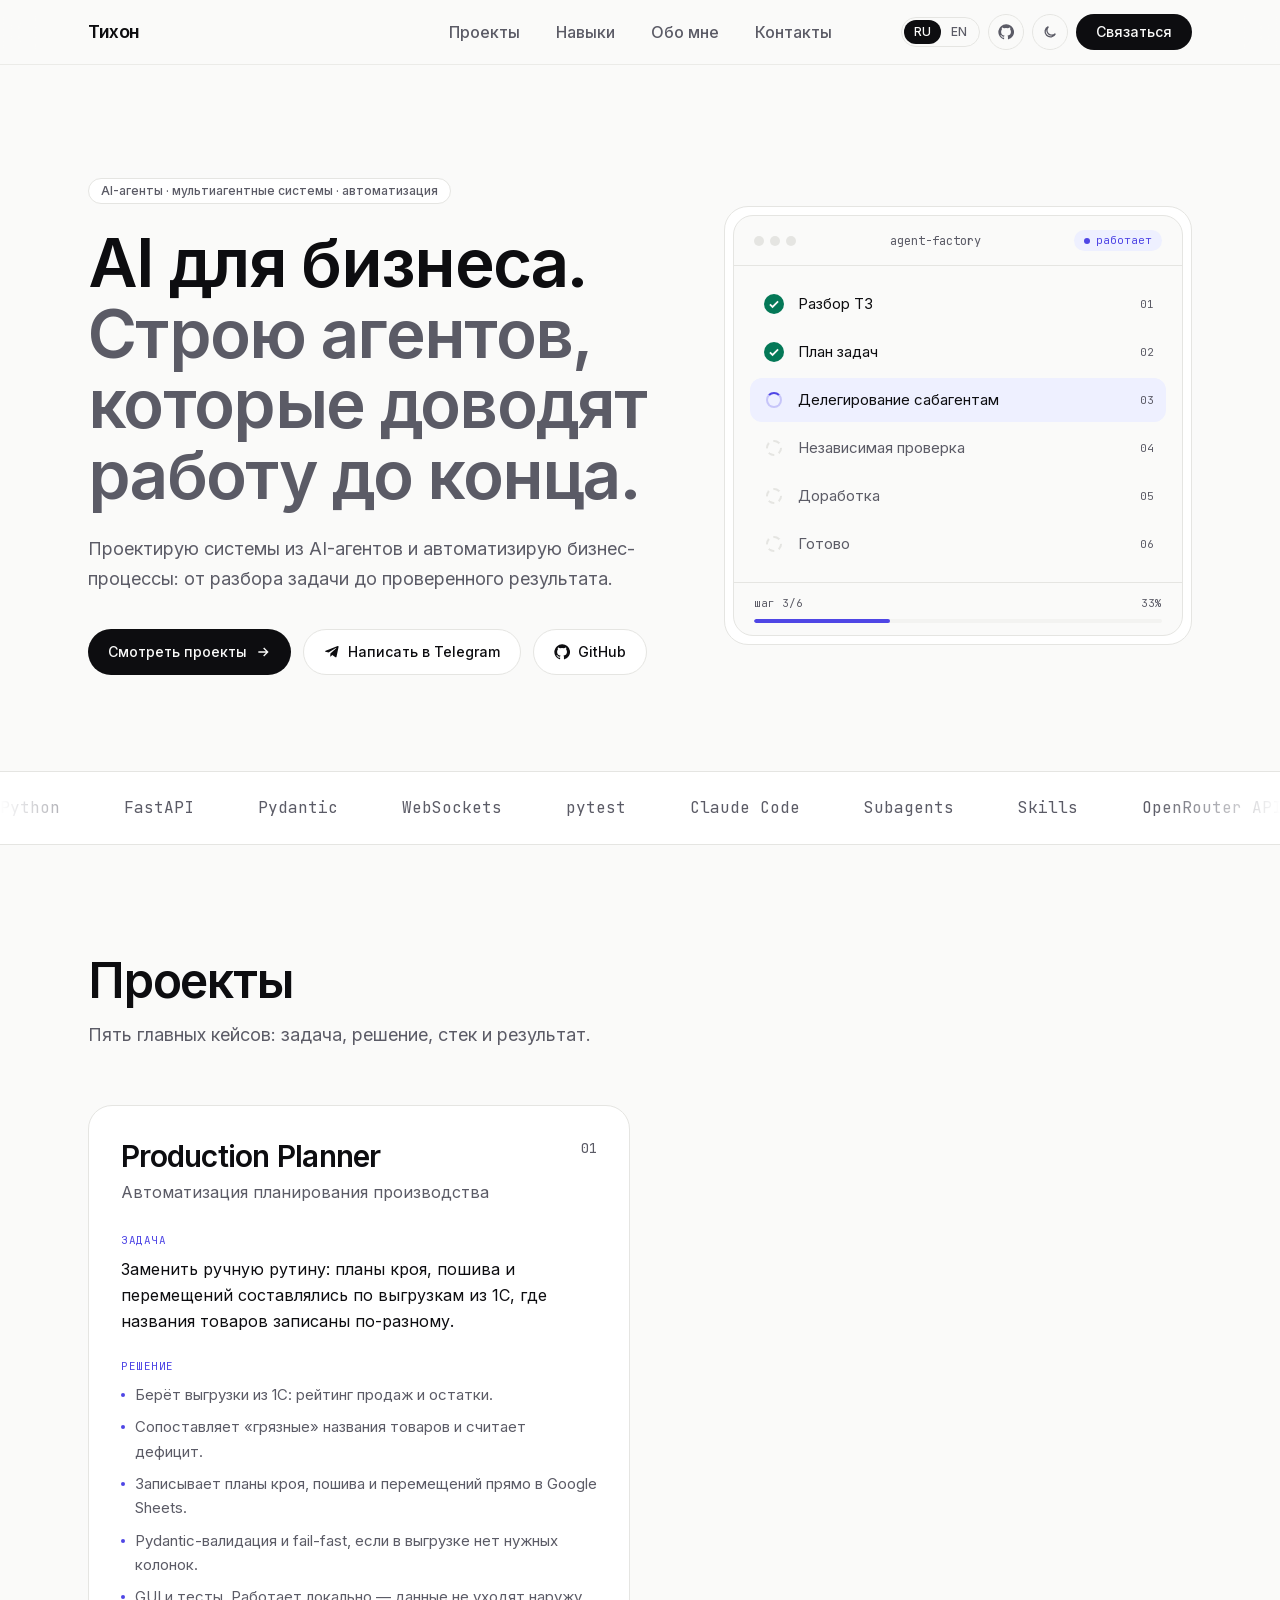
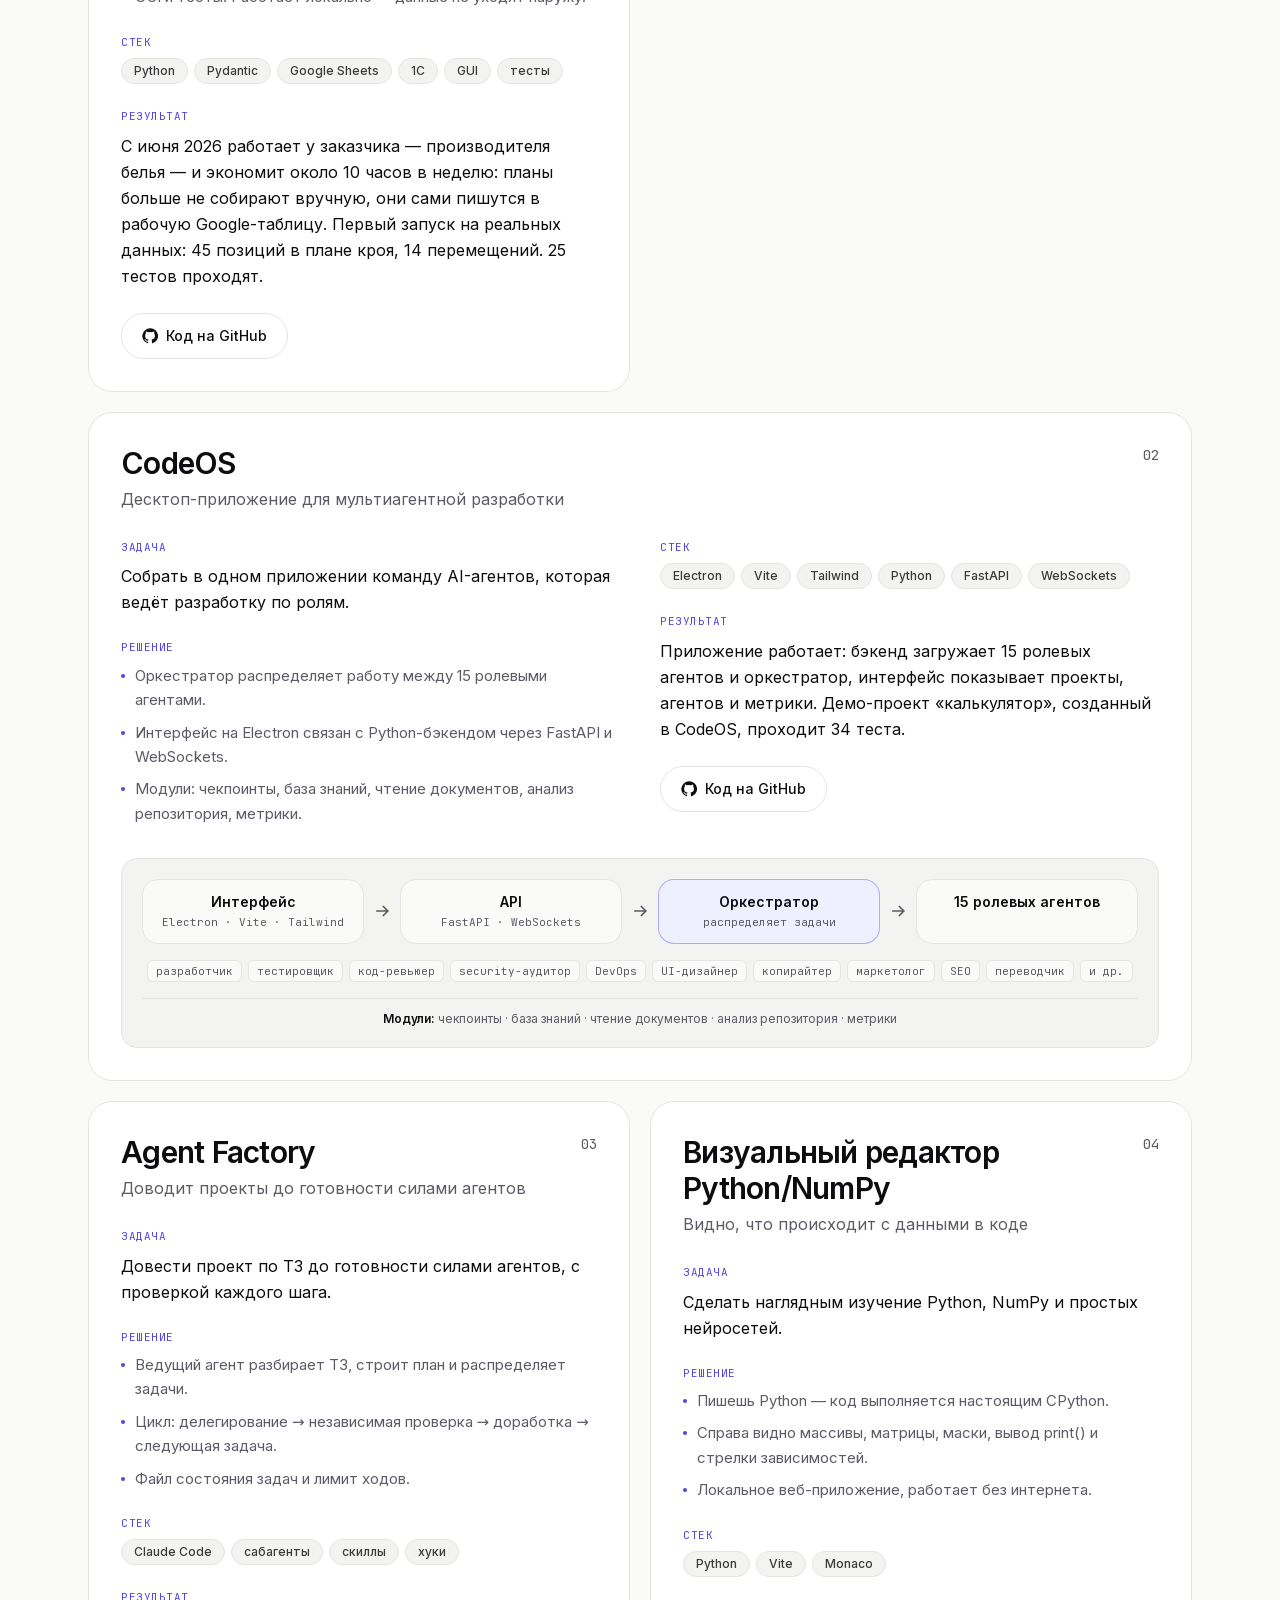
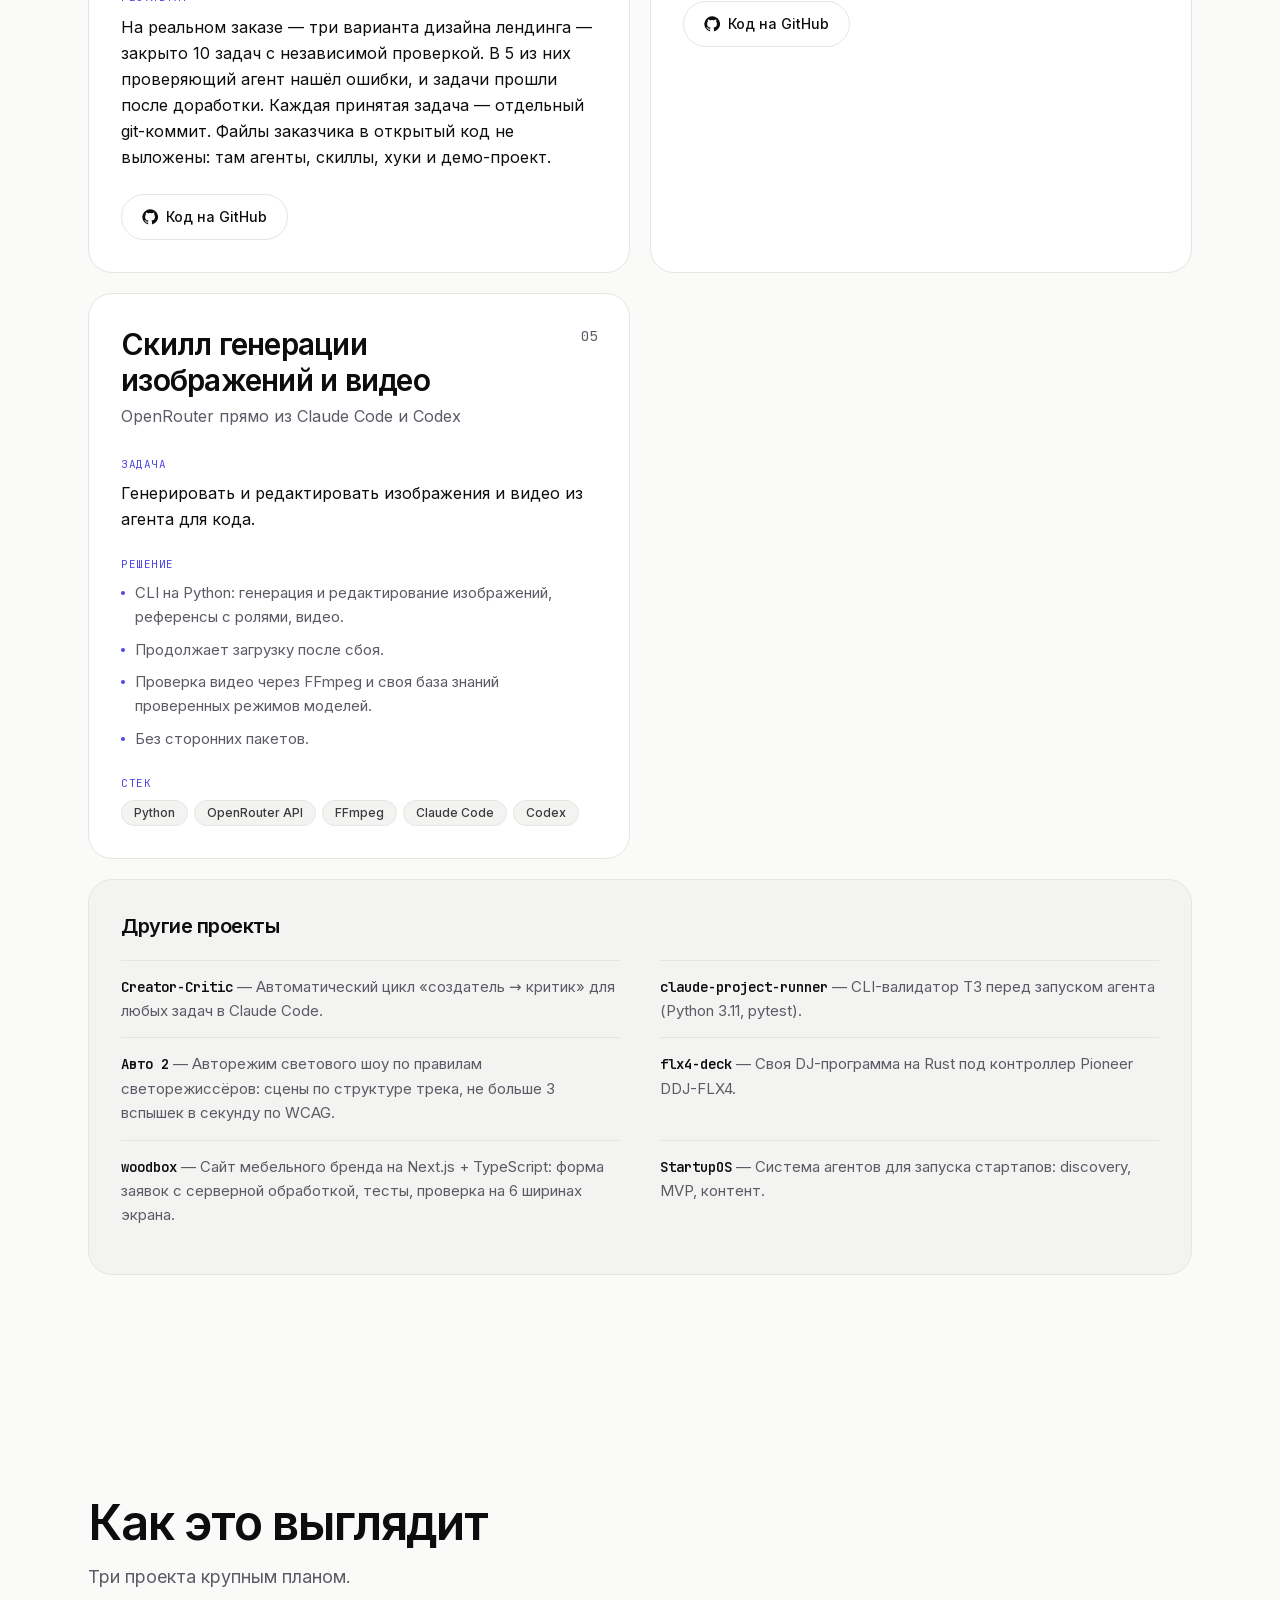
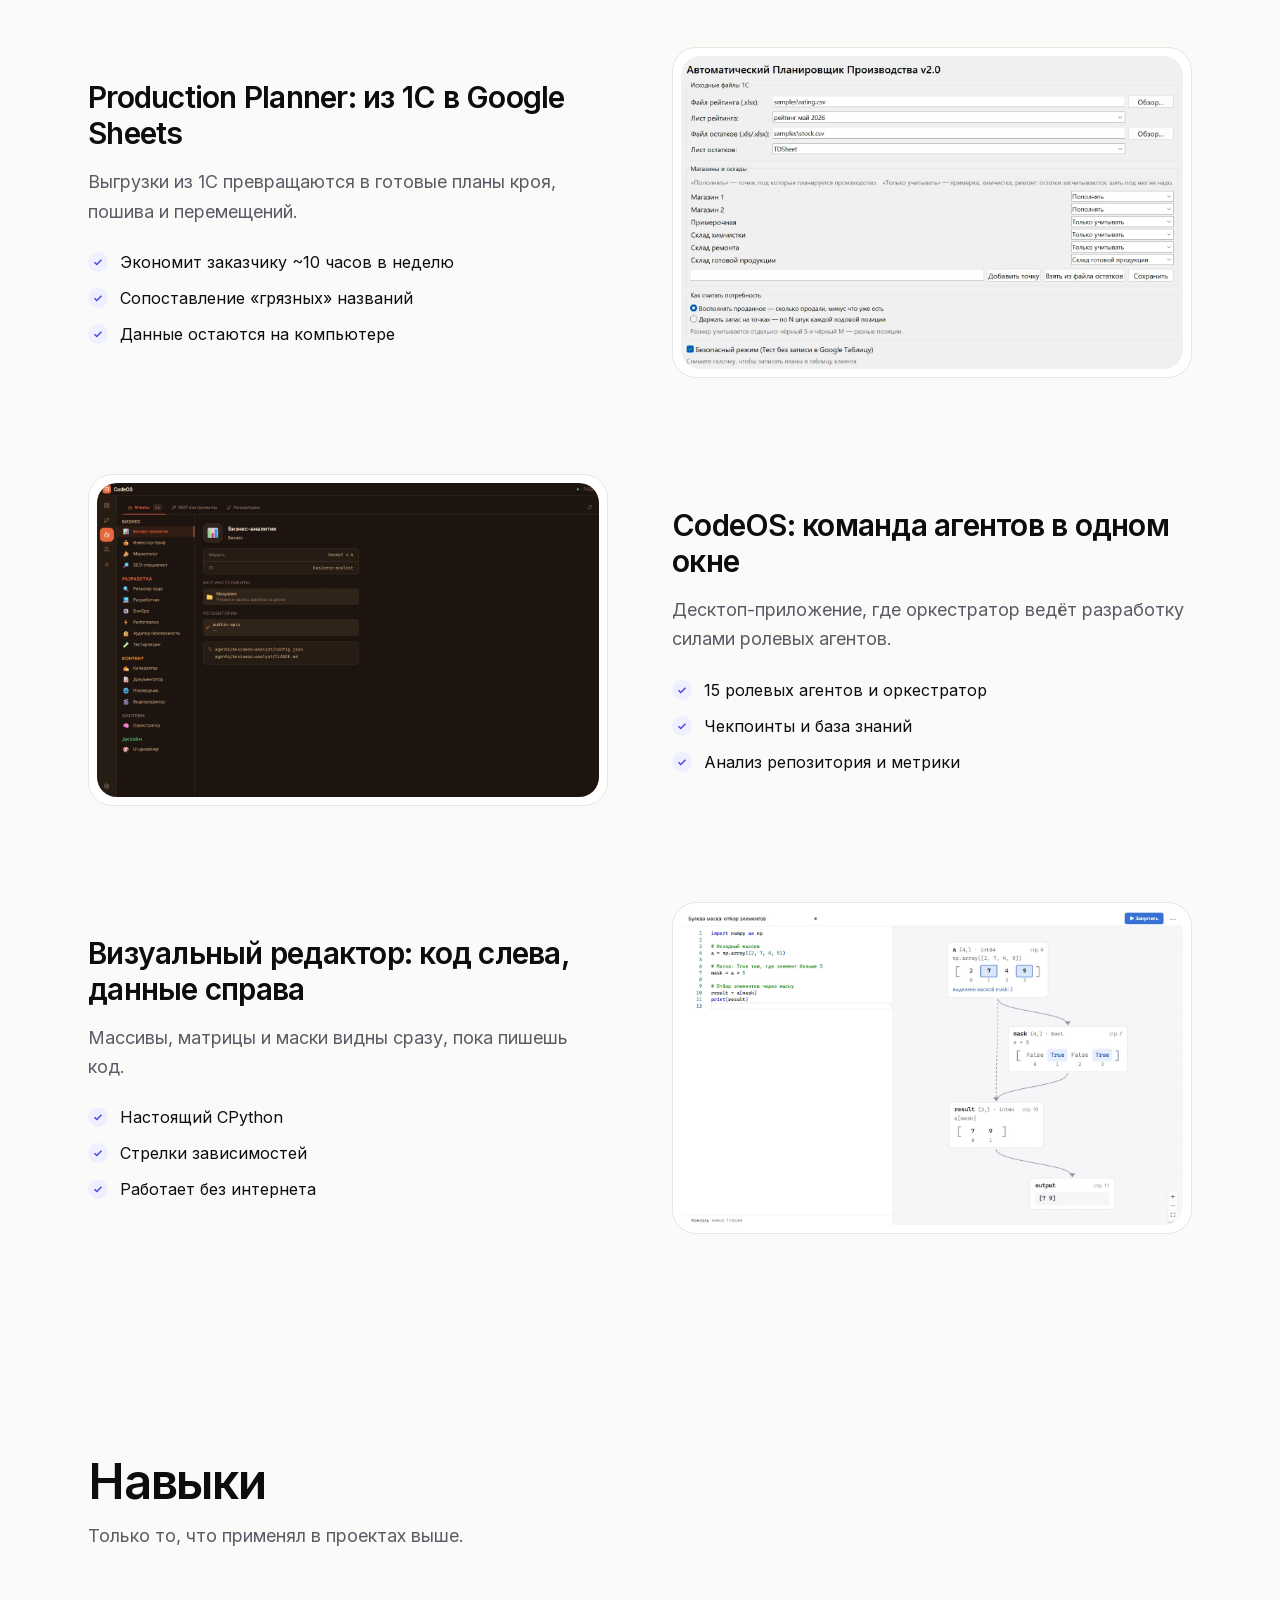
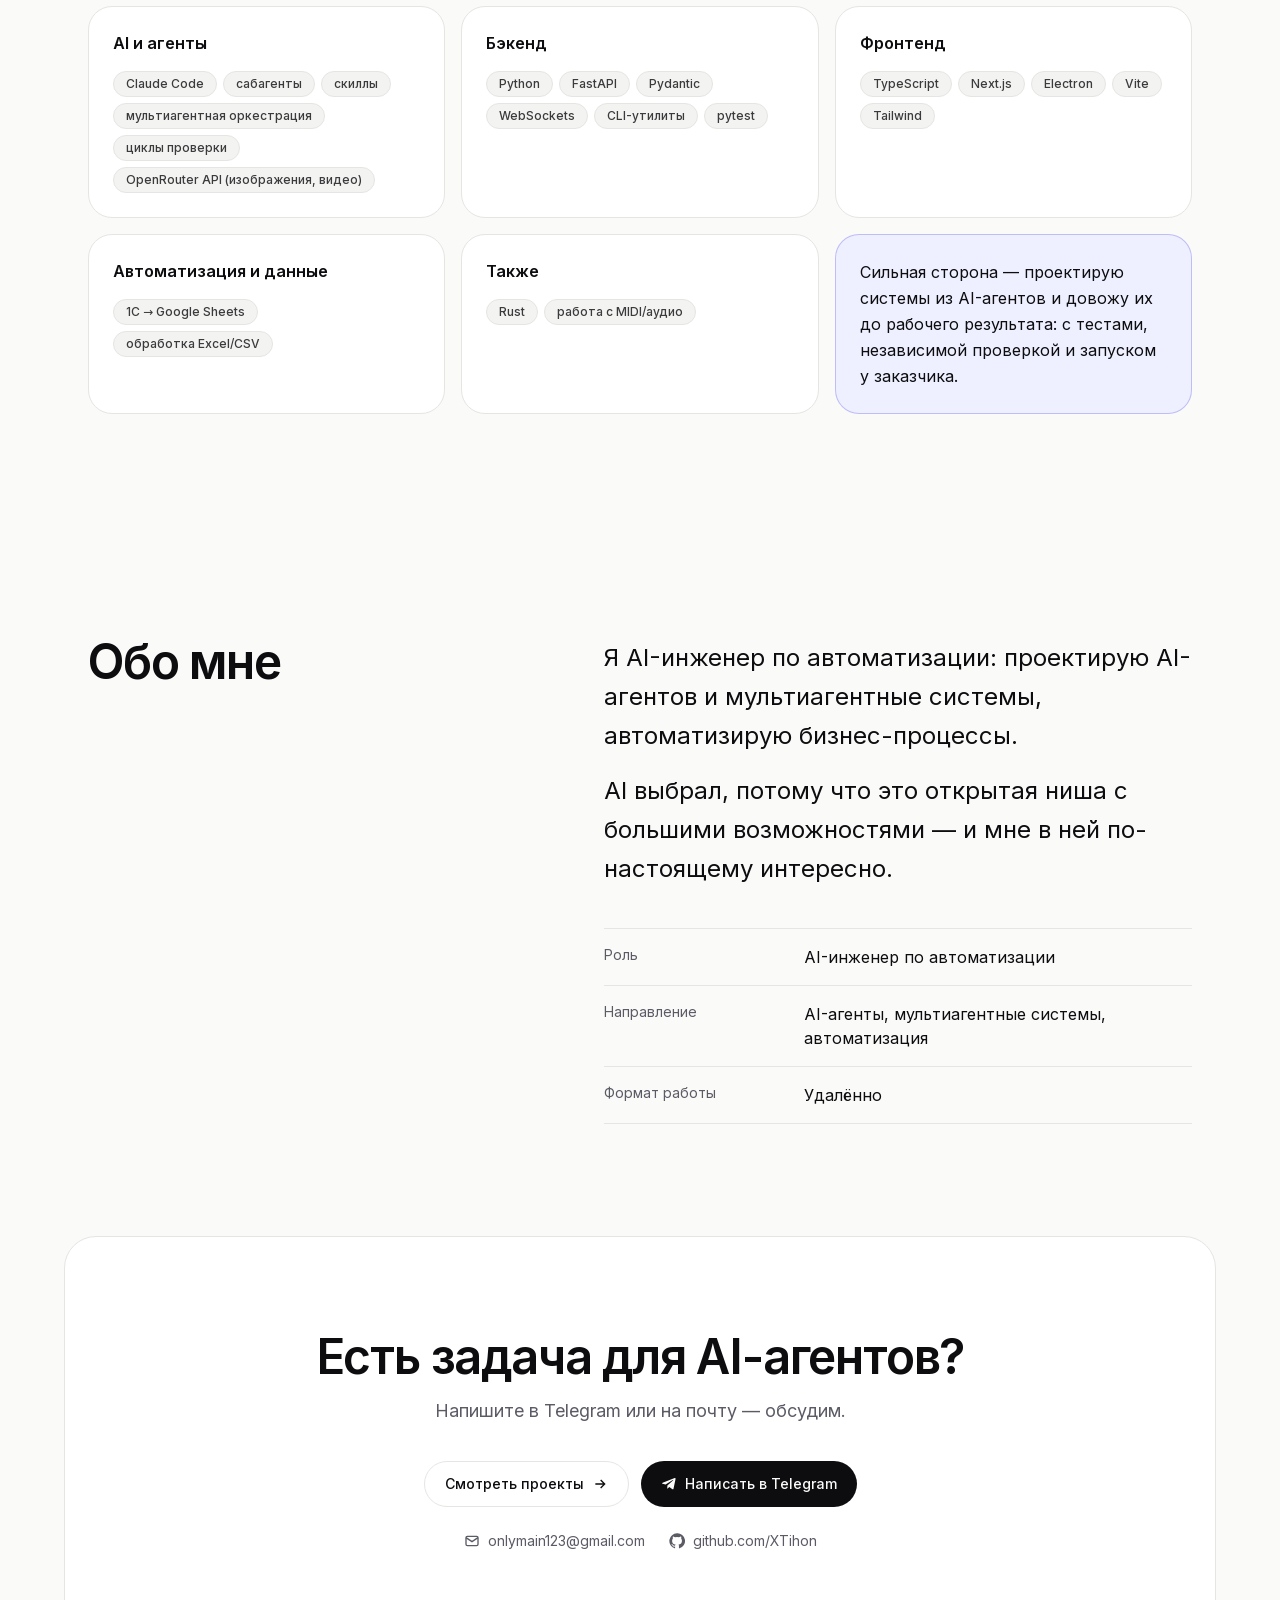
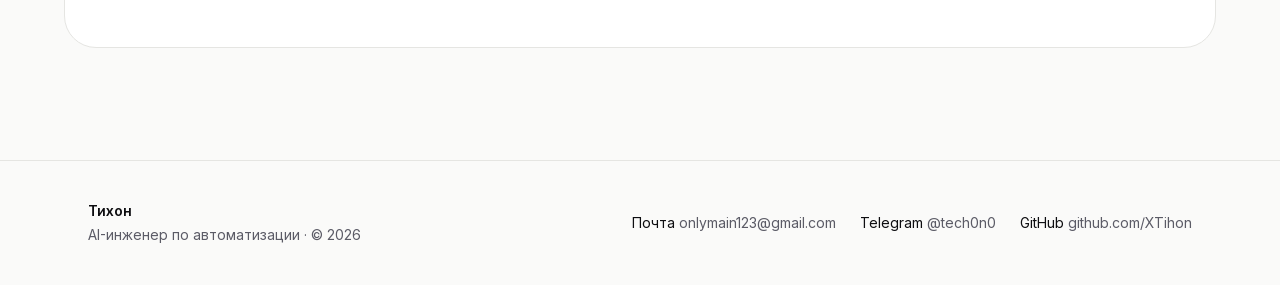
==== commit 56c7cd5a: "Deploy: Production Planner first, Agent Factory repo link, role reworded Co-Authored-By: Claude Opus" ====
--- a/index.html
+++ b/index.html
@@ -1 +1 @@
-<!DOCTYPE html><html lang="ru" class="W8DEUq_variable daGQeW_variable"><head><meta charSet="utf-8"/><meta name="viewport" content="width=device-width, initial-scale=1"/><link rel="preload" href="/_next/static/media/07c7676b89ed2778-s.p.2bn3s6zvc0dyp.woff2" as="font" crossorigin="" type="font/woff2"/><link rel="preload" href="/_next/static/media/53897e768d329f66-s.p.3t6q91iet4nsy.woff2" as="font" crossorigin="" type="font/woff2"/><link rel="preload" href="/_next/static/media/76b70a1dbe058eb5-s.p.1y4-pdgsjb-pw.woff2" as="font" crossorigin="" type="font/woff2"/><link rel="preload" href="/_next/static/media/99a2019bdfa8519b-s.p.176arc174-8zp.woff2" as="font" crossorigin="" type="font/woff2"/><link rel="stylesheet" href="/_next/static/chunks/0-pvhsvx3zst7.css" data-precedence="next"/><link rel="preload" as="script" fetchPriority="low" href="/_next/static/chunks/3cfn99dbrcvvp.js"/><script src="/_next/static/chunks/08xcn3jnivpa8.js" async=""></script><script src="/_next/static/chunks/3wbm-994r45kr.js" async=""></script><script src="/_next/static/chunks/turbopack-3-ry682tkyiqk.js" async=""></script><script src="/_next/static/chunks/0umf92h1sb77c.js" async=""></script><script src="/_next/static/chunks/3_7mzgos46xja.js" async=""></script><meta name="next-size-adjust" content=""/><title>Тихон — AI Engineer — AI-агенты и автоматизация</title><meta name="description" content="Портфолио AI Engineer: мультиагентные системы, AI-агенты для разработки и автоматизация бизнес-процессов."/><meta property="og:title" content="Тихон — AI Engineer — AI-агенты и автоматизация"/><meta property="og:description" content="Портфолио AI Engineer: мультиагентные системы, AI-агенты для разработки и автоматизация бизнес-процессов."/><meta property="og:type" content="website"/><meta name="twitter:card" content="summary"/><meta name="twitter:title" content="Тихон — AI Engineer — AI-агенты и автоматизация"/><meta name="twitter:description" content="Портфолио AI Engineer: мультиагентные системы, AI-агенты для разработки и автоматизация бизнес-процессов."/><link rel="icon" href="/favicon.svg"/><script>(function(){var d=document.documentElement;d.classList.add('js');try{var t=localStorage.getItem('theme');var dark=t?t==='dark':matchMedia('(prefers-color-scheme: dark)').matches;d.classList.toggle('dark',dark)}catch(e){}setTimeout(function(){if(!d.dataset.reveal)d.classList.remove('js')},4000)})()</script><script src="/_next/static/chunks/0cz1d0mv5g_q7.js" noModule=""></script></head><body class="font-sans"><div hidden=""><!--$--><!--/$--></div><header class="sticky top-0 z-50 border-b border-line/70 bg-bg/80 backdrop-blur-lg"><a href="#main" class="sr-only focus:not-sr-only focus:absolute focus:left-4 focus:top-4">К содержимому</a><div class="mx-auto grid h-16 max-w-6xl grid-cols-[1fr_auto] items-center gap-4 px-4 sm:px-6 md:grid-cols-[1fr_auto_1fr]"><a href="#top" class="min-w-0 text-lg font-semibold tracking-tight"><span class="truncate">Тихон</span></a><nav aria-label="Навигация" class="hidden items-center gap-1 text-base font-medium text-muted md:flex"><a href="#projects" class="rounded-full px-4 py-2 transition hover:bg-surface-2 hover:text-fg">Проекты</a><a href="#skills" class="rounded-full px-4 py-2 transition hover:bg-surface-2 hover:text-fg">Навыки</a><a href="#about" class="rounded-full px-4 py-2 transition hover:bg-surface-2 hover:text-fg">Обо мне</a><a href="#contact" class="rounded-full px-4 py-2 transition hover:bg-surface-2 hover:text-fg">Контакты</a></nav><div class="flex items-center justify-end gap-2"><div role="group" aria-label="Language / Язык" class="flex items-center rounded-full border border-line p-0.5 text-xs font-medium"><a href="/" hrefLang="ru" aria-current="true" class="rounded-full px-2.5 py-1 transition bg-fg text-bg">RU</a><a href="/en/" hrefLang="en" class="rounded-full px-2.5 py-1 transition text-muted hover:text-fg">EN</a></div><a href="https://github.com/XTihon" target="_blank" rel="noopener noreferrer" aria-label="GitHub" class="grid size-9 place-items-center rounded-full border border-line text-muted transition hover:text-fg"><svg viewBox="0 0 24 24" fill="currentColor" aria-hidden="true" class="size-4"><path d="M12 .5a11.5 11.5 0 0 0-3.64 22.41c.58.1.79-.25.79-.56v-2c-3.2.7-3.88-1.37-3.88-1.37-.52-1.34-1.28-1.69-1.28-1.69-1.05-.71.08-.7.08-.7 1.16.08 1.77 1.19 1.77 1.19 1.03 1.77 2.7 1.26 3.36.96.1-.75.4-1.26.73-1.55-2.55-.29-5.24-1.28-5.24-5.7 0-1.26.45-2.29 1.19-3.1-.12-.29-.52-1.47.11-3.06 0 0 .97-.31 3.17 1.18a11 11 0 0 1 5.77 0c2.2-1.49 3.17-1.18 3.17-1.18.63 1.59.23 2.77.11 3.06.74.81 1.19 1.84 1.19 3.1 0 4.43-2.7 5.4-5.26 5.69.41.36.78 1.06.78 2.14v3.17c0 .31.21.67.8.56A11.5 11.5 0 0 0 12 .5Z"></path></svg></a><button type="button" aria-label="Переключить тему" class="grid size-9 place-items-center rounded-full border border-line text-muted transition hover:text-fg"><svg viewBox="0 0 24 24" fill="none" stroke="currentColor" stroke-width="2" aria-hidden="true" class="size-4 dark:hidden"><path d="M20 14.5A8 8 0 1 1 9.5 4a6.5 6.5 0 0 0 10.5 10.5Z"></path></svg><svg viewBox="0 0 24 24" fill="none" stroke="currentColor" stroke-width="2" aria-hidden="true" class="hidden size-4 dark:block"><circle cx="12" cy="12" r="4"></circle><path d="M12 2v2M12 20v2M4.9 4.9l1.4 1.4M17.7 17.7l1.4 1.4M2 12h2M20 12h2M4.9 19.1l1.4-1.4M17.7 6.3l1.4-1.4"></path></svg></button><a href="#contact" class="inline-flex items-center justify-center gap-2 rounded-full bg-fg px-5 py-3 text-sm font-medium text-bg transition hover:opacity-85 focus-visible:outline-2 focus-visible:outline-offset-2 focus-visible:outline-accent !py-2 max-[1100px]:!hidden">Связаться</a><button type="button" aria-expanded="false" aria-controls="mobile-nav" aria-label="Открыть меню" class="grid size-9 place-items-center rounded-full border border-line md:hidden"><svg viewBox="0 0 24 24" fill="none" stroke="currentColor" stroke-width="2" aria-hidden="true" class="size-4"><path d="M4 7h16M4 12h16M4 17h16"></path></svg></button></div></div><nav id="mobile-nav" aria-label="Навигация" hidden="" class="border-t border-line px-4 pb-4 md:hidden"><a href="#projects" class="block py-3 text-base">Проекты</a><a href="#skills" class="block py-3 text-base">Навыки</a><a href="#about" class="block py-3 text-base">Обо мне</a><a href="#contact" class="block py-3 text-base">Контакты</a><a href="#contact" class="inline-flex items-center justify-center gap-2 rounded-full bg-fg px-5 py-3 text-sm font-medium text-bg transition hover:opacity-85 focus-visible:outline-2 focus-visible:outline-offset-2 focus-visible:outline-accent mt-2 w-full">Связаться</a></nav></header><main id="main"><section id="top" class="relative overflow-hidden"><div class="relative mx-auto grid max-w-6xl items-center gap-12 px-4 pb-16 pt-14 sm:px-6 sm:pt-20 lg:grid-cols-[1.1fr_0.9fr] lg:gap-16 lg:pb-24 lg:pt-28"><div><p class="mb-6 inline-flex rounded-full border border-line bg-surface px-3 py-1 text-xs font-medium text-muted">AI-агенты · мультиагентные системы · автоматизация</p><h1 class="text-[2.6rem] font-semibold leading-[1.05] tracking-tight sm:text-6xl lg:text-[4.2rem]">AI Engineer.<!-- --> <span class="text-muted">Строю агентов, которые доводят работу до конца.</span></h1><p class="mt-6 max-w-xl text-lg leading-relaxed text-muted">Проектирую системы из AI-агентов и автоматизирую бизнес-процессы: от разбора задачи до проверенного результата.</p><div class="mt-9 flex flex-col gap-3 sm:flex-row"><a href="#projects" class="inline-flex items-center justify-center gap-2 rounded-full bg-fg px-5 py-3 text-sm font-medium text-bg transition hover:opacity-85 focus-visible:outline-2 focus-visible:outline-offset-2 focus-visible:outline-accent">Смотреть проекты<svg viewBox="0 0 24 24" fill="none" stroke="currentColor" stroke-width="2" aria-hidden="true" class="size-4"><path d="M5 12h14M13 6l6 6-6 6"></path></svg></a><a href="https://t.me/tech0n0" target="_blank" rel="noopener noreferrer" class="inline-flex items-center justify-center gap-2 rounded-full border border-line bg-surface px-5 py-3 text-sm font-medium text-fg transition hover:border-fg/40 focus-visible:outline-2 focus-visible:outline-offset-2 focus-visible:outline-accent"><svg viewBox="0 0 24 24" fill="currentColor" aria-hidden="true" class="size-4"><path d="M21.9 4.3 18.8 19c-.2 1-.8 1.3-1.7.8l-4.6-3.4-2.2 2.1c-.3.3-.5.5-1 .5l.3-4.8 8.7-7.9c.4-.3-.1-.5-.6-.2L6.9 12.9l-4.6-1.4c-1-.3-1-1 .2-1.5l18-6.9c.8-.3 1.6.2 1.4 1.2Z"></path></svg>Написать в Telegram</a><a href="https://github.com/XTihon" target="_blank" rel="noopener noreferrer" class="inline-flex items-center justify-center gap-2 rounded-full border border-line bg-surface px-5 py-3 text-sm font-medium text-fg transition hover:border-fg/40 focus-visible:outline-2 focus-visible:outline-offset-2 focus-visible:outline-accent"><svg viewBox="0 0 24 24" fill="currentColor" aria-hidden="true" class="size-4"><path d="M12 .5a11.5 11.5 0 0 0-3.64 22.41c.58.1.79-.25.79-.56v-2c-3.2.7-3.88-1.37-3.88-1.37-.52-1.34-1.28-1.69-1.28-1.69-1.05-.71.08-.7.08-.7 1.16.08 1.77 1.19 1.77 1.19 1.03 1.77 2.7 1.26 3.36.96.1-.75.4-1.26.73-1.55-2.55-.29-5.24-1.28-5.24-5.7 0-1.26.45-2.29 1.19-3.1-.12-.29-.52-1.47.11-3.06 0 0 .97-.31 3.17 1.18a11 11 0 0 1 5.77 0c2.2-1.49 3.17-1.18 3.17-1.18.63 1.59.23 2.77.11 3.06.74.81 1.19 1.84 1.19 3.1 0 4.43-2.7 5.4-5.26 5.69.41.36.78 1.06.78 2.14v3.17c0 .31.21.67.8.56A11.5 11.5 0 0 0 12 .5Z"></path></svg>GitHub</a></div></div><div><div class="relative rounded-3xl border border-line bg-surface p-2"><div class="rounded-[1.25rem] border border-line bg-bg"><div class="flex items-center justify-between border-b border-line px-5 py-3.5"><div class="flex items-center gap-1.5" aria-hidden="true"><span class="size-2.5 rounded-full bg-line"></span><span class="size-2.5 rounded-full bg-line"></span><span class="size-2.5 rounded-full bg-line"></span></div><span class="font-mono text-xs text-muted">agent-factory</span><span class="inline-flex items-center gap-1.5 rounded-full px-2.5 py-0.5 font-mono text-[11px] bg-accent-soft text-accent"><span class="size-1.5 rounded-full animate-pulse bg-accent"></span>работает</span></div><ol class="space-y-1 p-3 sm:p-4"><li class="flex items-center gap-3 rounded-xl px-3 py-2.5 transition-colors duration-500 bg-accent-soft"><span class="grid size-6 shrink-0 place-items-center" aria-hidden="true"><span class="size-4 animate-spin rounded-full border-2 border-accent/25 border-t-accent"></span></span><span class="text-sm sm:text-[15px] text-fg">Разбор ТЗ</span><span class="ml-auto font-mono text-[11px] text-muted">01</span></li><li class="flex items-center gap-3 rounded-xl px-3 py-2.5 transition-colors duration-500 "><span class="grid size-6 shrink-0 place-items-center" aria-hidden="true"><span class="size-4 rounded-full border-2 border-dashed border-line"></span></span><span class="text-sm sm:text-[15px] text-muted">План задач</span><span class="ml-auto font-mono text-[11px] text-muted">02</span></li><li class="flex items-center gap-3 rounded-xl px-3 py-2.5 transition-colors duration-500 "><span class="grid size-6 shrink-0 place-items-center" aria-hidden="true"><span class="size-4 rounded-full border-2 border-dashed border-line"></span></span><span class="text-sm sm:text-[15px] text-muted">Делегирование сабагентам</span><span class="ml-auto font-mono text-[11px] text-muted">03</span></li><li class="flex items-center gap-3 rounded-xl px-3 py-2.5 transition-colors duration-500 "><span class="grid size-6 shrink-0 place-items-center" aria-hidden="true"><span class="size-4 rounded-full border-2 border-dashed border-line"></span></span><span class="text-sm sm:text-[15px] text-muted">Независимая проверка</span><span class="ml-auto font-mono text-[11px] text-muted">04</span></li><li class="flex items-center gap-3 rounded-xl px-3 py-2.5 transition-colors duration-500 "><span class="grid size-6 shrink-0 place-items-center" aria-hidden="true"><span class="size-4 rounded-full border-2 border-dashed border-line"></span></span><span class="text-sm sm:text-[15px] text-muted">Доработка</span><span class="ml-auto font-mono text-[11px] text-muted">05</span></li><li class="flex items-center gap-3 rounded-xl px-3 py-2.5 transition-colors duration-500 "><span class="grid size-6 shrink-0 place-items-center" aria-hidden="true"><span class="size-4 rounded-full border-2 border-dashed border-line"></span></span><span class="text-sm sm:text-[15px] text-muted">Готово</span><span class="ml-auto font-mono text-[11px] text-muted">06</span></li></ol><div class="border-t border-line px-5 py-3"><div class="mb-2 flex justify-between font-mono text-[11px] text-muted"><span>шаг<!-- --> <!-- -->1<!-- -->/<!-- -->6</span><span>0<!-- -->%</span></div><div class="h-1 overflow-hidden rounded-full bg-surface-2"><div class="h-full rounded-full bg-accent transition-[width] duration-700 ease-out" style="width:0%"></div></div></div></div></div></div></div></section><section aria-label="Технологии из проектов" class="border-y border-line bg-surface py-6"><div class="marquee overflow-hidden"><ul class="marquee-track flex w-max"><li class="shrink-0 pr-12 font-mono text-sm text-muted sm:pr-16 sm:text-base">Python</li><li class="shrink-0 pr-12 font-mono text-sm text-muted sm:pr-16 sm:text-base">FastAPI</li><li class="shrink-0 pr-12 font-mono text-sm text-muted sm:pr-16 sm:text-base">Pydantic</li><li class="shrink-0 pr-12 font-mono text-sm text-muted sm:pr-16 sm:text-base">WebSockets</li><li class="shrink-0 pr-12 font-mono text-sm text-muted sm:pr-16 sm:text-base">pytest</li><li class="shrink-0 pr-12 font-mono text-sm text-muted sm:pr-16 sm:text-base">Claude Code</li><li class="shrink-0 pr-12 font-mono text-sm text-muted sm:pr-16 sm:text-base">Subagents</li><li class="shrink-0 pr-12 font-mono text-sm text-muted sm:pr-16 sm:text-base">Skills</li><li class="shrink-0 pr-12 font-mono text-sm text-muted sm:pr-16 sm:text-base">OpenRouter API</li><li class="shrink-0 pr-12 font-mono text-sm text-muted sm:pr-16 sm:text-base">TypeScript</li><li class="shrink-0 pr-12 font-mono text-sm text-muted sm:pr-16 sm:text-base">Next.js</li><li class="shrink-0 pr-12 font-mono text-sm text-muted sm:pr-16 sm:text-base">Electron</li><li class="shrink-0 pr-12 font-mono text-sm text-muted sm:pr-16 sm:text-base">Vite</li><li class="shrink-0 pr-12 font-mono text-sm text-muted sm:pr-16 sm:text-base">Tailwind</li><li class="shrink-0 pr-12 font-mono text-sm text-muted sm:pr-16 sm:text-base">Monaco</li><li class="shrink-0 pr-12 font-mono text-sm text-muted sm:pr-16 sm:text-base">NumPy</li><li class="shrink-0 pr-12 font-mono text-sm text-muted sm:pr-16 sm:text-base">Google Sheets</li><li class="shrink-0 pr-12 font-mono text-sm text-muted sm:pr-16 sm:text-base">FFmpeg</li><li class="shrink-0 pr-12 font-mono text-sm text-muted sm:pr-16 sm:text-base">Rust</li><li aria-hidden="true" class="marquee-dup shrink-0 pr-12 font-mono text-sm text-muted sm:pr-16 sm:text-base">Python</li><li aria-hidden="true" class="marquee-dup shrink-0 pr-12 font-mono text-sm text-muted sm:pr-16 sm:text-base">FastAPI</li><li aria-hidden="true" class="marquee-dup shrink-0 pr-12 font-mono text-sm text-muted sm:pr-16 sm:text-base">Pydantic</li><li aria-hidden="true" class="marquee-dup shrink-0 pr-12 font-mono text-sm text-muted sm:pr-16 sm:text-base">WebSockets</li><li aria-hidden="true" class="marquee-dup shrink-0 pr-12 font-mono text-sm text-muted sm:pr-16 sm:text-base">pytest</li><li aria-hidden="true" class="marquee-dup shrink-0 pr-12 font-mono text-sm text-muted sm:pr-16 sm:text-base">Claude Code</li><li aria-hidden="true" class="marquee-dup shrink-0 pr-12 font-mono text-sm text-muted sm:pr-16 sm:text-base">Subagents</li><li aria-hidden="true" class="marquee-dup shrink-0 pr-12 font-mono text-sm text-muted sm:pr-16 sm:text-base">Skills</li><li aria-hidden="true" class="marquee-dup shrink-0 pr-12 font-mono text-sm text-muted sm:pr-16 sm:text-base">OpenRouter API</li><li aria-hidden="true" class="marquee-dup shrink-0 pr-12 font-mono text-sm text-muted sm:pr-16 sm:text-base">TypeScript</li><li aria-hidden="true" class="marquee-dup shrink-0 pr-12 font-mono text-sm text-muted sm:pr-16 sm:text-base">Next.js</li><li aria-hidden="true" class="marquee-dup shrink-0 pr-12 font-mono text-sm text-muted sm:pr-16 sm:text-base">Electron</li><li aria-hidden="true" class="marquee-dup shrink-0 pr-12 font-mono text-sm text-muted sm:pr-16 sm:text-base">Vite</li><li aria-hidden="true" class="marquee-dup shrink-0 pr-12 font-mono text-sm text-muted sm:pr-16 sm:text-base">Tailwind</li><li aria-hidden="true" class="marquee-dup shrink-0 pr-12 font-mono text-sm text-muted sm:pr-16 sm:text-base">Monaco</li><li aria-hidden="true" class="marquee-dup shrink-0 pr-12 font-mono text-sm text-muted sm:pr-16 sm:text-base">NumPy</li><li aria-hidden="true" class="marquee-dup shrink-0 pr-12 font-mono text-sm text-muted sm:pr-16 sm:text-base">Google Sheets</li><li aria-hidden="true" class="marquee-dup shrink-0 pr-12 font-mono text-sm text-muted sm:pr-16 sm:text-base">FFmpeg</li><li aria-hidden="true" class="marquee-dup shrink-0 pr-12 font-mono text-sm text-muted sm:pr-16 sm:text-base">Rust</li></ul></div></section><section id="projects" class="py-20 sm:py-28"><div class="mx-auto max-w-6xl px-4 sm:px-6"><div data-reveal="true" class="mb-10 max-w-2xl sm:mb-14"><h2 class="text-3xl font-semibold tracking-tight sm:text-5xl">Проекты</h2><p class="mt-4 text-lg text-muted">Пять главных кейсов: задача, решение, стек и результат.</p></div><div class="grid gap-5 lg:grid-cols-2"><article data-reveal="true" class="rounded-3xl border border-line bg-surface p-6 sm:p-8 lg:col-span-2"><div class="flex items-start justify-between gap-4"><div><h3 class="text-2xl font-semibold tracking-tight sm:text-3xl">CodeOS</h3><p class="mt-1.5 text-muted">Десктоп-приложение для мультиагентной разработки</p></div><span class="font-mono text-sm text-muted">01</span></div><div class="mt-7 grid gap-6 lg:grid-cols-2 lg:gap-10"><div class="space-y-6"><div><div class="mb-2 font-mono text-[11px] uppercase tracking-wider text-accent">Задача</div><p class="leading-relaxed">Собрать в одном приложении команду AI-агентов, которая ведёт разработку по ролям.</p></div><div><div class="mb-2 font-mono text-[11px] uppercase tracking-wider text-accent">Решение</div><ul class="space-y-2 text-[15px] leading-relaxed text-muted"><li class="flex gap-2.5"><span class="mt-2.5 size-1 shrink-0 rounded-full bg-accent" aria-hidden="true"></span><span>Оркестратор распределяет работу между 15 ролевыми агентами.</span></li><li class="flex gap-2.5"><span class="mt-2.5 size-1 shrink-0 rounded-full bg-accent" aria-hidden="true"></span><span>Интерфейс на Electron связан с Python-бэкендом через FastAPI и WebSockets.</span></li><li class="flex gap-2.5"><span class="mt-2.5 size-1 shrink-0 rounded-full bg-accent" aria-hidden="true"></span><span>Модули: чекпоинты, база знаний, чтение документов, анализ репозитория, метрики.</span></li></ul></div></div><div class="space-y-6"><div><div class="mb-2 font-mono text-[11px] uppercase tracking-wider text-accent">Стек</div><div class="flex flex-wrap gap-1.5"><span class="inline-flex items-center rounded-full border border-line bg-surface-2 px-3 py-1 text-xs font-medium text-fg/80">Electron</span><span class="inline-flex items-center rounded-full border border-line bg-surface-2 px-3 py-1 text-xs font-medium text-fg/80">Vite</span><span class="inline-flex items-center rounded-full border border-line bg-surface-2 px-3 py-1 text-xs font-medium text-fg/80">Tailwind</span><span class="inline-flex items-center rounded-full border border-line bg-surface-2 px-3 py-1 text-xs font-medium text-fg/80">Python</span><span class="inline-flex items-center rounded-full border border-line bg-surface-2 px-3 py-1 text-xs font-medium text-fg/80">FastAPI</span><span class="inline-flex items-center rounded-full border border-line bg-surface-2 px-3 py-1 text-xs font-medium text-fg/80">WebSockets</span></div></div><div><div class="mb-2 font-mono text-[11px] uppercase tracking-wider text-accent">Результат</div><p class="leading-relaxed">Приложение работает: бэкенд загружает 15 ролевых агентов и оркестратор, интерфейс показывает проекты, агентов и метрики. Демо-проект «калькулятор», созданный в CodeOS, проходит 34 теста.</p></div><a href="https://github.com/XTihon/codeos" target="_blank" rel="noopener noreferrer" class="inline-flex items-center justify-center gap-2 rounded-full border border-line bg-surface px-5 py-3 text-sm font-medium text-fg transition hover:border-fg/40 focus-visible:outline-2 focus-visible:outline-offset-2 focus-visible:outline-accent"><svg viewBox="0 0 24 24" fill="currentColor" aria-hidden="true" class="size-4"><path d="M12 .5a11.5 11.5 0 0 0-3.64 22.41c.58.1.79-.25.79-.56v-2c-3.2.7-3.88-1.37-3.88-1.37-.52-1.34-1.28-1.69-1.28-1.69-1.05-.71.08-.7.08-.7 1.16.08 1.77 1.19 1.77 1.19 1.03 1.77 2.7 1.26 3.36.96.1-.75.4-1.26.73-1.55-2.55-.29-5.24-1.28-5.24-5.7 0-1.26.45-2.29 1.19-3.1-.12-.29-.52-1.47.11-3.06 0 0 .97-.31 3.17 1.18a11 11 0 0 1 5.77 0c2.2-1.49 3.17-1.18 3.17-1.18.63 1.59.23 2.77.11 3.06.74.81 1.19 1.84 1.19 3.1 0 4.43-2.7 5.4-5.26 5.69.41.36.78 1.06.78 2.14v3.17c0 .31.21.67.8.56A11.5 11.5 0 0 0 12 .5Z"></path></svg>Код на GitHub</a></div></div><div class="mt-8"><figure class="rounded-2xl border border-line bg-surface-2 p-4 sm:p-5"><div class="flex flex-col gap-2 lg:flex-row lg:items-stretch"><div class="flex-1 rounded-2xl border px-4 py-3 text-center border-line bg-bg"><div class="text-sm font-semibold">Интерфейс</div><div class="mt-0.5 font-mono text-[11px] text-muted">Electron · Vite · Tailwind</div></div><svg viewBox="0 0 24 24" fill="none" stroke="currentColor" stroke-width="2" aria-hidden="true" class="size-5 shrink-0 rotate-90 self-center text-muted lg:rotate-0"><path d="M5 12h14M13 6l6 6-6 6"></path></svg><div class="flex-1 rounded-2xl border px-4 py-3 text-center border-line bg-bg"><div class="text-sm font-semibold">API</div><div class="mt-0.5 font-mono text-[11px] text-muted">FastAPI · WebSockets</div></div><svg viewBox="0 0 24 24" fill="none" stroke="currentColor" stroke-width="2" aria-hidden="true" class="size-5 shrink-0 rotate-90 self-center text-muted lg:rotate-0"><path d="M5 12h14M13 6l6 6-6 6"></path></svg><div class="flex-1 rounded-2xl border px-4 py-3 text-center border-accent/40 bg-accent-soft"><div class="text-sm font-semibold">Оркестратор</div><div class="mt-0.5 font-mono text-[11px] text-muted">распределяет задачи</div></div><svg viewBox="0 0 24 24" fill="none" stroke="currentColor" stroke-width="2" aria-hidden="true" class="size-5 shrink-0 rotate-90 self-center text-muted lg:rotate-0"><path d="M5 12h14M13 6l6 6-6 6"></path></svg><div class="flex-1 rounded-2xl border px-4 py-3 text-center border-line bg-bg"><div class="text-sm font-semibold">15 ролевых агентов</div></div></div><div class="mt-4 flex flex-wrap justify-center gap-1.5"><span class="rounded-md border border-line bg-bg px-2 py-0.5 font-mono text-[11px] text-muted">разработчик</span><span class="rounded-md border border-line bg-bg px-2 py-0.5 font-mono text-[11px] text-muted">тестировщик</span><span class="rounded-md border border-line bg-bg px-2 py-0.5 font-mono text-[11px] text-muted">код-ревьюер</span><span class="rounded-md border border-line bg-bg px-2 py-0.5 font-mono text-[11px] text-muted">security-аудитор</span><span class="rounded-md border border-line bg-bg px-2 py-0.5 font-mono text-[11px] text-muted">DevOps</span><span class="rounded-md border border-line bg-bg px-2 py-0.5 font-mono text-[11px] text-muted">UI-дизайнер</span><span class="rounded-md border border-line bg-bg px-2 py-0.5 font-mono text-[11px] text-muted">копирайтер</span><span class="rounded-md border border-line bg-bg px-2 py-0.5 font-mono text-[11px] text-muted">маркетолог</span><span class="rounded-md border border-line bg-bg px-2 py-0.5 font-mono text-[11px] text-muted">SEO</span><span class="rounded-md border border-line bg-bg px-2 py-0.5 font-mono text-[11px] text-muted">переводчик</span><span class="rounded-md border border-line bg-bg px-2 py-0.5 font-mono text-[11px] text-muted">и др.</span></div><figcaption class="mt-4 border-t border-line pt-3 text-center text-xs text-muted"><span class="font-semibold text-fg">Модули<!-- -->:</span> <!-- -->чекпоинты · база знаний · чтение документов · анализ репозитория · метрики</figcaption></figure></div></article><article data-reveal="true" class="rounded-3xl border border-line bg-surface p-6 sm:p-8 "><div class="flex items-start justify-between gap-4"><div><h3 class="text-2xl font-semibold tracking-tight sm:text-3xl">Production Planner</h3><p class="mt-1.5 text-muted">Автоматизация планирования производства</p></div><span class="font-mono text-sm text-muted">02</span></div><div class="mt-7 grid gap-6 "><div class="space-y-6"><div><div class="mb-2 font-mono text-[11px] uppercase tracking-wider text-accent">Задача</div><p class="leading-relaxed">Заменить ручную рутину: планы кроя, пошива и перемещений составлялись по выгрузкам из 1С, где названия товаров записаны по-разному.</p></div><div><div class="mb-2 font-mono text-[11px] uppercase tracking-wider text-accent">Решение</div><ul class="space-y-2 text-[15px] leading-relaxed text-muted"><li class="flex gap-2.5"><span class="mt-2.5 size-1 shrink-0 rounded-full bg-accent" aria-hidden="true"></span><span>Берёт выгрузки из 1С: рейтинг продаж и остатки.</span></li><li class="flex gap-2.5"><span class="mt-2.5 size-1 shrink-0 rounded-full bg-accent" aria-hidden="true"></span><span>Сопоставляет «грязные» названия товаров и считает дефицит.</span></li><li class="flex gap-2.5"><span class="mt-2.5 size-1 shrink-0 rounded-full bg-accent" aria-hidden="true"></span><span>Записывает планы кроя, пошива и перемещений прямо в Google Sheets.</span></li><li class="flex gap-2.5"><span class="mt-2.5 size-1 shrink-0 rounded-full bg-accent" aria-hidden="true"></span><span>Pydantic-валидация и fail-fast, если в выгрузке нет нужных колонок.</span></li><li class="flex gap-2.5"><span class="mt-2.5 size-1 shrink-0 rounded-full bg-accent" aria-hidden="true"></span><span>GUI и тесты. Работает локально — данные не уходят наружу.</span></li></ul></div></div><div class="space-y-6"><div><div class="mb-2 font-mono text-[11px] uppercase tracking-wider text-accent">Стек</div><div class="flex flex-wrap gap-1.5"><span class="inline-flex items-center rounded-full border border-line bg-surface-2 px-3 py-1 text-xs font-medium text-fg/80">Python</span><span class="inline-flex items-center rounded-full border border-line bg-surface-2 px-3 py-1 text-xs font-medium text-fg/80">Pydantic</span><span class="inline-flex items-center rounded-full border border-line bg-surface-2 px-3 py-1 text-xs font-medium text-fg/80">Google Sheets</span><span class="inline-flex items-center rounded-full border border-line bg-surface-2 px-3 py-1 text-xs font-medium text-fg/80">1С</span><span class="inline-flex items-center rounded-full border border-line bg-surface-2 px-3 py-1 text-xs font-medium text-fg/80">GUI</span><span class="inline-flex items-center rounded-full border border-line bg-surface-2 px-3 py-1 text-xs font-medium text-fg/80">тесты</span></div></div><div><div class="mb-2 font-mono text-[11px] uppercase tracking-wider text-accent">Результат</div><p class="leading-relaxed">С июня 2026 работает у заказчика — производителя белья: планы пишутся в его рабочую Google-таблицу. Первый запуск на реальных данных: 45 позиций в плане кроя, 14 перемещений, 20 бестселлеров к распределению. 25 тестов проходят.</p></div><a href="https://github.com/XTihon/production-planner-1c" target="_blank" rel="noopener noreferrer" class="inline-flex items-center justify-center gap-2 rounded-full border border-line bg-surface px-5 py-3 text-sm font-medium text-fg transition hover:border-fg/40 focus-visible:outline-2 focus-visible:outline-offset-2 focus-visible:outline-accent"><svg viewBox="0 0 24 24" fill="currentColor" aria-hidden="true" class="size-4"><path d="M12 .5a11.5 11.5 0 0 0-3.64 22.41c.58.1.79-.25.79-.56v-2c-3.2.7-3.88-1.37-3.88-1.37-.52-1.34-1.28-1.69-1.28-1.69-1.05-.71.08-.7.08-.7 1.16.08 1.77 1.19 1.77 1.19 1.03 1.77 2.7 1.26 3.36.96.1-.75.4-1.26.73-1.55-2.55-.29-5.24-1.28-5.24-5.7 0-1.26.45-2.29 1.19-3.1-.12-.29-.52-1.47.11-3.06 0 0 .97-.31 3.17 1.18a11 11 0 0 1 5.77 0c2.2-1.49 3.17-1.18 3.17-1.18.63 1.59.23 2.77.11 3.06.74.81 1.19 1.84 1.19 3.1 0 4.43-2.7 5.4-5.26 5.69.41.36.78 1.06.78 2.14v3.17c0 .31.21.67.8.56A11.5 11.5 0 0 0 12 .5Z"></path></svg>Код на GitHub</a></div></div></article><article data-reveal="true" class="rounded-3xl border border-line bg-surface p-6 sm:p-8 "><div class="flex items-start justify-between gap-4"><div><h3 class="text-2xl font-semibold tracking-tight sm:text-3xl">Agent Factory</h3><p class="mt-1.5 text-muted">Доводит проекты до готовности силами агентов</p></div><span class="font-mono text-sm text-muted">03</span></div><div class="mt-7 grid gap-6 "><div class="space-y-6"><div><div class="mb-2 font-mono text-[11px] uppercase tracking-wider text-accent">Задача</div><p class="leading-relaxed">Довести проект по ТЗ до готовности силами агентов, с проверкой каждого шага.</p></div><div><div class="mb-2 font-mono text-[11px] uppercase tracking-wider text-accent">Решение</div><ul class="space-y-2 text-[15px] leading-relaxed text-muted"><li class="flex gap-2.5"><span class="mt-2.5 size-1 shrink-0 rounded-full bg-accent" aria-hidden="true"></span><span>Ведущий агент разбирает ТЗ, строит план и распределяет задачи.</span></li><li class="flex gap-2.5"><span class="mt-2.5 size-1 shrink-0 rounded-full bg-accent" aria-hidden="true"></span><span>Цикл: делегирование → независимая проверка → доработка → следующая задача.</span></li><li class="flex gap-2.5"><span class="mt-2.5 size-1 shrink-0 rounded-full bg-accent" aria-hidden="true"></span><span>Файл состояния задач и лимит ходов.</span></li></ul></div></div><div class="space-y-6"><div><div class="mb-2 font-mono text-[11px] uppercase tracking-wider text-accent">Стек</div><div class="flex flex-wrap gap-1.5"><span class="inline-flex items-center rounded-full border border-line bg-surface-2 px-3 py-1 text-xs font-medium text-fg/80">Claude Code</span><span class="inline-flex items-center rounded-full border border-line bg-surface-2 px-3 py-1 text-xs font-medium text-fg/80">сабагенты</span><span class="inline-flex items-center rounded-full border border-line bg-surface-2 px-3 py-1 text-xs font-medium text-fg/80">скиллы</span></div></div><div><div class="mb-2 font-mono text-[11px] uppercase tracking-wider text-accent">Результат</div><p class="leading-relaxed">На реальной задаче — три варианта дизайна лендинга — закрыто 10 задач с независимой проверкой. В 5 из них проверяющий агент нашёл ошибки, и задачи прошли после доработки. Каждая принятая задача — отдельный git-коммит.</p></div></div></div></article><article data-reveal="true" class="rounded-3xl border border-line bg-surface p-6 sm:p-8 "><div class="flex items-start justify-between gap-4"><div><h3 class="text-2xl font-semibold tracking-tight sm:text-3xl">Визуальный редактор Python/NumPy</h3><p class="mt-1.5 text-muted">Видно, что происходит с данными в коде</p></div><span class="font-mono text-sm text-muted">04</span></div><div class="mt-7 grid gap-6 "><div class="space-y-6"><div><div class="mb-2 font-mono text-[11px] uppercase tracking-wider text-accent">Задача</div><p class="leading-relaxed">Сделать наглядным изучение Python, NumPy и простых нейросетей.</p></div><div><div class="mb-2 font-mono text-[11px] uppercase tracking-wider text-accent">Решение</div><ul class="space-y-2 text-[15px] leading-relaxed text-muted"><li class="flex gap-2.5"><span class="mt-2.5 size-1 shrink-0 rounded-full bg-accent" aria-hidden="true"></span><span>Пишешь Python — код выполняется настоящим CPython.</span></li><li class="flex gap-2.5"><span class="mt-2.5 size-1 shrink-0 rounded-full bg-accent" aria-hidden="true"></span><span>Справа видно массивы, матрицы, маски, вывод print() и стрелки зависимостей.</span></li><li class="flex gap-2.5"><span class="mt-2.5 size-1 shrink-0 rounded-full bg-accent" aria-hidden="true"></span><span>Локальное веб-приложение, работает без интернета.</span></li></ul></div></div><div class="space-y-6"><div><div class="mb-2 font-mono text-[11px] uppercase tracking-wider text-accent">Стек</div><div class="flex flex-wrap gap-1.5"><span class="inline-flex items-center rounded-full border border-line bg-surface-2 px-3 py-1 text-xs font-medium text-fg/80">Python</span><span class="inline-flex items-center rounded-full border border-line bg-surface-2 px-3 py-1 text-xs font-medium text-fg/80">Vite</span><span class="inline-flex items-center rounded-full border border-line bg-surface-2 px-3 py-1 text-xs font-medium text-fg/80">Monaco</span></div></div><a href="https://github.com/XTihon/python-visual-editor" target="_blank" rel="noopener noreferrer" class="inline-flex items-center justify-center gap-2 rounded-full border border-line bg-surface px-5 py-3 text-sm font-medium text-fg transition hover:border-fg/40 focus-visible:outline-2 focus-visible:outline-offset-2 focus-visible:outline-accent"><svg viewBox="0 0 24 24" fill="currentColor" aria-hidden="true" class="size-4"><path d="M12 .5a11.5 11.5 0 0 0-3.64 22.41c.58.1.79-.25.79-.56v-2c-3.2.7-3.88-1.37-3.88-1.37-.52-1.34-1.28-1.69-1.28-1.69-1.05-.71.08-.7.08-.7 1.16.08 1.77 1.19 1.77 1.19 1.03 1.77 2.7 1.26 3.36.96.1-.75.4-1.26.73-1.55-2.55-.29-5.24-1.28-5.24-5.7 0-1.26.45-2.29 1.19-3.1-.12-.29-.52-1.47.11-3.06 0 0 .97-.31 3.17 1.18a11 11 0 0 1 5.77 0c2.2-1.49 3.17-1.18 3.17-1.18.63 1.59.23 2.77.11 3.06.74.81 1.19 1.84 1.19 3.1 0 4.43-2.7 5.4-5.26 5.69.41.36.78 1.06.78 2.14v3.17c0 .31.21.67.8.56A11.5 11.5 0 0 0 12 .5Z"></path></svg>Код на GitHub</a></div></div></article><article data-reveal="true" class="rounded-3xl border border-line bg-surface p-6 sm:p-8 "><div class="flex items-start justify-between gap-4"><div><h3 class="text-2xl font-semibold tracking-tight sm:text-3xl">Скилл генерации изображений и видео</h3><p class="mt-1.5 text-muted">OpenRouter прямо из Claude Code и Codex</p></div><span class="font-mono text-sm text-muted">05</span></div><div class="mt-7 grid gap-6 "><div class="space-y-6"><div><div class="mb-2 font-mono text-[11px] uppercase tracking-wider text-accent">Задача</div><p class="leading-relaxed">Генерировать и редактировать изображения и видео из агента для кода.</p></div><div><div class="mb-2 font-mono text-[11px] uppercase tracking-wider text-accent">Решение</div><ul class="space-y-2 text-[15px] leading-relaxed text-muted"><li class="flex gap-2.5"><span class="mt-2.5 size-1 shrink-0 rounded-full bg-accent" aria-hidden="true"></span><span>CLI на Python: генерация и редактирование изображений, референсы с ролями, видео.</span></li><li class="flex gap-2.5"><span class="mt-2.5 size-1 shrink-0 rounded-full bg-accent" aria-hidden="true"></span><span>Продолжает загрузку после сбоя.</span></li><li class="flex gap-2.5"><span class="mt-2.5 size-1 shrink-0 rounded-full bg-accent" aria-hidden="true"></span><span>Проверка видео через FFmpeg и своя база знаний проверенных режимов моделей.</span></li><li class="flex gap-2.5"><span class="mt-2.5 size-1 shrink-0 rounded-full bg-accent" aria-hidden="true"></span><span>Без сторонних пакетов.</span></li></ul></div></div><div class="space-y-6"><div><div class="mb-2 font-mono text-[11px] uppercase tracking-wider text-accent">Стек</div><div class="flex flex-wrap gap-1.5"><span class="inline-flex items-center rounded-full border border-line bg-surface-2 px-3 py-1 text-xs font-medium text-fg/80">Python</span><span class="inline-flex items-center rounded-full border border-line bg-surface-2 px-3 py-1 text-xs font-medium text-fg/80">OpenRouter API</span><span class="inline-flex items-center rounded-full border border-line bg-surface-2 px-3 py-1 text-xs font-medium text-fg/80">FFmpeg</span><span class="inline-flex items-center rounded-full border border-line bg-surface-2 px-3 py-1 text-xs font-medium text-fg/80">Claude Code</span><span class="inline-flex items-center rounded-full border border-line bg-surface-2 px-3 py-1 text-xs font-medium text-fg/80">Codex</span></div></div></div></div></article><div data-reveal="true" class="rounded-3xl border border-line bg-surface-2 p-6 sm:p-8 lg:col-span-2"><h3 class="text-xl font-semibold tracking-tight">Другие проекты</h3><ul class="mt-5 grid divide-y divide-line lg:grid-cols-2 lg:gap-x-10 lg:divide-y-0"><li class="py-3.5 text-[15px] leading-relaxed lg:border-t lg:border-line"><span class="font-mono text-sm font-semibold">Creator-Critic</span><span class="text-muted"> — <!-- -->Автоматический цикл «создатель → критик» для любых задач в Claude Code.</span></li><li class="py-3.5 text-[15px] leading-relaxed lg:border-t lg:border-line"><span class="font-mono text-sm font-semibold">claude-project-runner</span><span class="text-muted"> — <!-- -->CLI-валидатор ТЗ перед запуском агента (Python 3.11, pytest).</span></li><li class="py-3.5 text-[15px] leading-relaxed lg:border-t lg:border-line"><span class="font-mono text-sm font-semibold">Авто 2</span><span class="text-muted"> — <!-- -->Авторежим светового шоу по правилам светорежиссёров: сцены по структуре трека, не больше 3 вспышек в секунду по WCAG.</span></li><li class="py-3.5 text-[15px] leading-relaxed lg:border-t lg:border-line"><span class="font-mono text-sm font-semibold">flx4-deck</span><span class="text-muted"> — <!-- -->Своя DJ-программа на Rust под контроллер Pioneer DDJ-FLX4.</span></li><li class="py-3.5 text-[15px] leading-relaxed lg:border-t lg:border-line"><span class="font-mono text-sm font-semibold">woodbox</span><span class="text-muted"> — <!-- -->Сайт мебельного бренда на Next.js + TypeScript: форма заявок с серверной обработкой, тесты, проверка на 6 ширинах экрана.</span></li><li class="py-3.5 text-[15px] leading-relaxed lg:border-t lg:border-line"><span class="font-mono text-sm font-semibold">StartupOS</span><span class="text-muted"> — <!-- -->Система агентов для запуска стартапов: discovery, MVP, контент.</span></li></ul></div></div></div></section><section class="py-20 sm:py-28"><div class="mx-auto max-w-6xl px-4 sm:px-6"><div data-reveal="true" class="mb-10 max-w-2xl sm:mb-14"><h2 class="text-3xl font-semibold tracking-tight sm:text-5xl">Как это выглядит</h2><p class="mt-4 text-lg text-muted">Три проекта крупным планом.</p></div><div class="space-y-16 sm:space-y-24"><div data-reveal="true" class="grid items-center gap-8 lg:grid-cols-2 lg:gap-16"><div class=""><h3 class="text-2xl font-semibold tracking-tight sm:text-3xl">CodeOS: команда агентов в одном окне</h3><p class="mt-4 text-lg leading-relaxed text-muted">Десктоп-приложение, где оркестратор ведёт разработку силами ролевых агентов.</p><ul class="mt-6 space-y-3"><li class="flex items-center gap-3"><span class="grid size-5 shrink-0 place-items-center rounded-full bg-accent-soft text-accent"><svg viewBox="0 0 24 24" fill="none" stroke="currentColor" stroke-width="3" aria-hidden="true" class="size-3"><path d="m5 12.5 4.5 4.5L19 7.5"></path></svg></span>15 ролевых агентов и оркестратор</li><li class="flex items-center gap-3"><span class="grid size-5 shrink-0 place-items-center rounded-full bg-accent-soft text-accent"><svg viewBox="0 0 24 24" fill="none" stroke="currentColor" stroke-width="3" aria-hidden="true" class="size-3"><path d="m5 12.5 4.5 4.5L19 7.5"></path></svg></span>Чекпоинты и база знаний</li><li class="flex items-center gap-3"><span class="grid size-5 shrink-0 place-items-center rounded-full bg-accent-soft text-accent"><svg viewBox="0 0 24 24" fill="none" stroke="currentColor" stroke-width="3" aria-hidden="true" class="size-3"><path d="m5 12.5 4.5 4.5L19 7.5"></path></svg></span>Анализ репозитория и метрики</li></ul></div><div class="rounded-3xl border border-line bg-surface p-2"><img src="/screens/codeos.webp" alt="CodeOS: оркестратор и 15 ролевых агентов, сгруппированных по направлениям" loading="lazy" class="aspect-[16/10] w-full rounded-[1.25rem] object-cover object-top"/></div></div><div data-reveal="true" class="grid items-center gap-8 lg:grid-cols-2 lg:gap-16"><div class="lg:order-2"><h3 class="text-2xl font-semibold tracking-tight sm:text-3xl">Production Planner: из 1С в Google Sheets</h3><p class="mt-4 text-lg leading-relaxed text-muted">Выгрузки из 1С превращаются в готовые планы кроя, пошива и перемещений.</p><ul class="mt-6 space-y-3"><li class="flex items-center gap-3"><span class="grid size-5 shrink-0 place-items-center rounded-full bg-accent-soft text-accent"><svg viewBox="0 0 24 24" fill="none" stroke="currentColor" stroke-width="3" aria-hidden="true" class="size-3"><path d="m5 12.5 4.5 4.5L19 7.5"></path></svg></span>Сопоставление «грязных» названий</li><li class="flex items-center gap-3"><span class="grid size-5 shrink-0 place-items-center rounded-full bg-accent-soft text-accent"><svg viewBox="0 0 24 24" fill="none" stroke="currentColor" stroke-width="3" aria-hidden="true" class="size-3"><path d="m5 12.5 4.5 4.5L19 7.5"></path></svg></span>Расчёт дефицита</li><li class="flex items-center gap-3"><span class="grid size-5 shrink-0 place-items-center rounded-full bg-accent-soft text-accent"><svg viewBox="0 0 24 24" fill="none" stroke="currentColor" stroke-width="3" aria-hidden="true" class="size-3"><path d="m5 12.5 4.5 4.5L19 7.5"></path></svg></span>Данные остаются на компьютере</li></ul></div><div class="rounded-3xl border border-line bg-surface p-2"><img src="/screens/production-planner.webp" alt="Production Planner: выбор выгрузок 1С и ролей складов" loading="lazy" class="aspect-[16/10] w-full rounded-[1.25rem] object-cover object-top"/></div></div><div data-reveal="true" class="grid items-center gap-8 lg:grid-cols-2 lg:gap-16"><div class=""><h3 class="text-2xl font-semibold tracking-tight sm:text-3xl">Визуальный редактор: код слева, данные справа</h3><p class="mt-4 text-lg leading-relaxed text-muted">Массивы, матрицы и маски видны сразу, пока пишешь код.</p><ul class="mt-6 space-y-3"><li class="flex items-center gap-3"><span class="grid size-5 shrink-0 place-items-center rounded-full bg-accent-soft text-accent"><svg viewBox="0 0 24 24" fill="none" stroke="currentColor" stroke-width="3" aria-hidden="true" class="size-3"><path d="m5 12.5 4.5 4.5L19 7.5"></path></svg></span>Настоящий CPython</li><li class="flex items-center gap-3"><span class="grid size-5 shrink-0 place-items-center rounded-full bg-accent-soft text-accent"><svg viewBox="0 0 24 24" fill="none" stroke="currentColor" stroke-width="3" aria-hidden="true" class="size-3"><path d="m5 12.5 4.5 4.5L19 7.5"></path></svg></span>Стрелки зависимостей</li><li class="flex items-center gap-3"><span class="grid size-5 shrink-0 place-items-center rounded-full bg-accent-soft text-accent"><svg viewBox="0 0 24 24" fill="none" stroke="currentColor" stroke-width="3" aria-hidden="true" class="size-3"><path d="m5 12.5 4.5 4.5L19 7.5"></path></svg></span>Работает без интернета</li></ul></div><div class="rounded-3xl border border-line bg-surface p-2"><img src="/screens/numpy-editor.webp" alt="Визуальный редактор: код с булевой маской NumPy и схема массивов" loading="lazy" class="aspect-[16/10] w-full rounded-[1.25rem] object-cover object-top"/></div></div></div></div></section><section id="skills" class="py-20 sm:py-28"><div class="mx-auto max-w-6xl px-4 sm:px-6"><div data-reveal="true" class="mb-10 max-w-2xl sm:mb-14"><h2 class="text-3xl font-semibold tracking-tight sm:text-5xl">Навыки</h2><p class="mt-4 text-lg text-muted">Только то, что применял в проектах выше.</p></div><div class="grid gap-4 sm:grid-cols-2 lg:grid-cols-3"><div data-reveal="true" class="rounded-3xl border border-line bg-surface p-6"><h3 class="font-semibold">AI и агенты</h3><div class="mt-4 flex flex-wrap gap-1.5"><span class="inline-flex items-center rounded-full border border-line bg-surface-2 px-3 py-1 text-xs font-medium text-fg/80">Claude Code</span><span class="inline-flex items-center rounded-full border border-line bg-surface-2 px-3 py-1 text-xs font-medium text-fg/80">сабагенты</span><span class="inline-flex items-center rounded-full border border-line bg-surface-2 px-3 py-1 text-xs font-medium text-fg/80">скиллы</span><span class="inline-flex items-center rounded-full border border-line bg-surface-2 px-3 py-1 text-xs font-medium text-fg/80">мультиагентная оркестрация</span><span class="inline-flex items-center rounded-full border border-line bg-surface-2 px-3 py-1 text-xs font-medium text-fg/80">циклы проверки</span><span class="inline-flex items-center rounded-full border border-line bg-surface-2 px-3 py-1 text-xs font-medium text-fg/80">OpenRouter API (изображения, видео)</span></div></div><div data-reveal="true" class="rounded-3xl border border-line bg-surface p-6"><h3 class="font-semibold">Бэкенд</h3><div class="mt-4 flex flex-wrap gap-1.5"><span class="inline-flex items-center rounded-full border border-line bg-surface-2 px-3 py-1 text-xs font-medium text-fg/80">Python</span><span class="inline-flex items-center rounded-full border border-line bg-surface-2 px-3 py-1 text-xs font-medium text-fg/80">FastAPI</span><span class="inline-flex items-center rounded-full border border-line bg-surface-2 px-3 py-1 text-xs font-medium text-fg/80">Pydantic</span><span class="inline-flex items-center rounded-full border border-line bg-surface-2 px-3 py-1 text-xs font-medium text-fg/80">WebSockets</span><span class="inline-flex items-center rounded-full border border-line bg-surface-2 px-3 py-1 text-xs font-medium text-fg/80">CLI-утилиты</span><span class="inline-flex items-center rounded-full border border-line bg-surface-2 px-3 py-1 text-xs font-medium text-fg/80">pytest</span></div></div><div data-reveal="true" class="rounded-3xl border border-line bg-surface p-6"><h3 class="font-semibold">Фронтенд</h3><div class="mt-4 flex flex-wrap gap-1.5"><span class="inline-flex items-center rounded-full border border-line bg-surface-2 px-3 py-1 text-xs font-medium text-fg/80">TypeScript</span><span class="inline-flex items-center rounded-full border border-line bg-surface-2 px-3 py-1 text-xs font-medium text-fg/80">Next.js</span><span class="inline-flex items-center rounded-full border border-line bg-surface-2 px-3 py-1 text-xs font-medium text-fg/80">Electron</span><span class="inline-flex items-center rounded-full border border-line bg-surface-2 px-3 py-1 text-xs font-medium text-fg/80">Vite</span><span class="inline-flex items-center rounded-full border border-line bg-surface-2 px-3 py-1 text-xs font-medium text-fg/80">Tailwind</span></div></div><div data-reveal="true" class="rounded-3xl border border-line bg-surface p-6"><h3 class="font-semibold">Автоматизация и данные</h3><div class="mt-4 flex flex-wrap gap-1.5"><span class="inline-flex items-center rounded-full border border-line bg-surface-2 px-3 py-1 text-xs font-medium text-fg/80">1С → Google Sheets</span><span class="inline-flex items-center rounded-full border border-line bg-surface-2 px-3 py-1 text-xs font-medium text-fg/80">обработка Excel/CSV</span></div></div><div data-reveal="true" class="rounded-3xl border border-line bg-surface p-6"><h3 class="font-semibold">Также</h3><div class="mt-4 flex flex-wrap gap-1.5"><span class="inline-flex items-center rounded-full border border-line bg-surface-2 px-3 py-1 text-xs font-medium text-fg/80">Rust</span><span class="inline-flex items-center rounded-full border border-line bg-surface-2 px-3 py-1 text-xs font-medium text-fg/80">работа с MIDI/аудио</span></div></div><div data-reveal="true" class="rounded-3xl border border-accent/30 bg-accent-soft p-6 leading-relaxed">Программирую на базовом уровне, основная сила — проектирование систем с AI-агентами и доведение их до рабочего результата.</div></div></div></section><section id="about" class="py-20 sm:py-28"><div class="mx-auto grid max-w-6xl gap-10 px-4 sm:px-6 lg:grid-cols-[1fr_1.3fr] lg:gap-16"><h2 data-reveal="true" class="text-3xl font-semibold tracking-tight sm:text-5xl">Обо мне</h2><div data-reveal="true"><div class="space-y-4 text-xl leading-relaxed sm:text-2xl"><p>Я AI Engineer: проектирую AI-агентов и мультиагентные системы, автоматизирую бизнес-процессы.</p><p>AI выбрал, потому что это открытая ниша с большими возможностями — и мне в ней по-настоящему интересно.</p></div><dl class="mt-10 divide-y divide-line border-y border-line"><div class="flex flex-col gap-1 py-4 sm:flex-row sm:gap-6"><dt class="w-44 shrink-0 text-sm text-muted">Роль</dt><dd>AI Engineer</dd></div><div class="flex flex-col gap-1 py-4 sm:flex-row sm:gap-6"><dt class="w-44 shrink-0 text-sm text-muted">Направление</dt><dd>AI-агенты, мультиагентные системы, автоматизация</dd></div><div class="flex flex-col gap-1 py-4 sm:flex-row sm:gap-6"><dt class="w-44 shrink-0 text-sm text-muted">Формат работы</dt><dd>Удалённо</dd></div></dl></div></div></section><section id="contact" class="px-4 pb-20 sm:px-6 sm:pb-28"><div data-reveal="true" class="relative mx-auto max-w-6xl overflow-hidden rounded-[2rem] border border-line bg-surface px-6 py-16 text-center sm:px-12 sm:py-24"><h2 class="relative text-3xl font-semibold tracking-tight sm:text-5xl">Есть задача для AI-агентов?</h2><p class="relative mx-auto mt-4 max-w-lg text-lg text-muted">Напишите в Telegram или на почту — обсудим.</p><div class="relative mt-9 flex flex-col justify-center gap-3 sm:flex-row"><a href="#projects" class="inline-flex items-center justify-center gap-2 rounded-full border border-line bg-surface px-5 py-3 text-sm font-medium text-fg transition hover:border-fg/40 focus-visible:outline-2 focus-visible:outline-offset-2 focus-visible:outline-accent">Смотреть проекты<svg viewBox="0 0 24 24" fill="none" stroke="currentColor" stroke-width="2" aria-hidden="true" class="size-4"><path d="M5 12h14M13 6l6 6-6 6"></path></svg></a><a href="https://t.me/tech0n0" target="_blank" rel="noopener noreferrer" class="inline-flex items-center justify-center gap-2 rounded-full bg-fg px-5 py-3 text-sm font-medium text-bg transition hover:opacity-85 focus-visible:outline-2 focus-visible:outline-offset-2 focus-visible:outline-accent"><svg viewBox="0 0 24 24" fill="currentColor" aria-hidden="true" class="size-4"><path d="M21.9 4.3 18.8 19c-.2 1-.8 1.3-1.7.8l-4.6-3.4-2.2 2.1c-.3.3-.5.5-1 .5l.3-4.8 8.7-7.9c.4-.3-.1-.5-.6-.2L6.9 12.9l-4.6-1.4c-1-.3-1-1 .2-1.5l18-6.9c.8-.3 1.6.2 1.4 1.2Z"></path></svg>Написать в Telegram</a></div><div class="relative mt-6 flex flex-wrap justify-center gap-x-6 gap-y-2 text-sm text-muted"><a href="mailto:onlymain123@gmail.com" class="inline-flex items-center gap-2 underline-offset-4 hover:text-fg hover:underline"><svg viewBox="0 0 24 24" fill="none" stroke="currentColor" stroke-width="2" aria-hidden="true" class="size-4"><rect x="3" y="5" width="18" height="14" rx="2"></rect><path d="m3 7 9 6 9-6"></path></svg>onlymain123@gmail.com</a><a href="https://github.com/XTihon" target="_blank" rel="noopener noreferrer" class="inline-flex items-center gap-2 underline-offset-4 hover:text-fg hover:underline"><svg viewBox="0 0 24 24" fill="currentColor" aria-hidden="true" class="size-4"><path d="M12 .5a11.5 11.5 0 0 0-3.64 22.41c.58.1.79-.25.79-.56v-2c-3.2.7-3.88-1.37-3.88-1.37-.52-1.34-1.28-1.69-1.28-1.69-1.05-.71.08-.7.08-.7 1.16.08 1.77 1.19 1.77 1.19 1.03 1.77 2.7 1.26 3.36.96.1-.75.4-1.26.73-1.55-2.55-.29-5.24-1.28-5.24-5.7 0-1.26.45-2.29 1.19-3.1-.12-.29-.52-1.47.11-3.06 0 0 .97-.31 3.17 1.18a11 11 0 0 1 5.77 0c2.2-1.49 3.17-1.18 3.17-1.18.63 1.59.23 2.77.11 3.06.74.81 1.19 1.84 1.19 3.1 0 4.43-2.7 5.4-5.26 5.69.41.36.78 1.06.78 2.14v3.17c0 .31.21.67.8.56A11.5 11.5 0 0 0 12 .5Z"></path></svg>github.com/XTihon</a></div></div></section></main><footer class="border-t border-line"><div class="mx-auto flex max-w-6xl flex-col gap-6 px-4 py-10 text-sm sm:px-6 md:flex-row md:items-center md:justify-between"><div><div class="font-semibold">Тихон</div><div class="mt-1 text-muted">AI Engineer<!-- --> · © <!-- -->2026</div></div><ul aria-label="Контакты" class="flex flex-col gap-2 sm:flex-row sm:gap-6"><li><a href="mailto:onlymain123@gmail.com" class="text-muted transition hover:text-fg"><span class="text-fg">Почта</span> <!-- -->onlymain123@gmail.com</a></li><li><a href="https://t.me/tech0n0" target="_blank" rel="noopener noreferrer" class="text-muted transition hover:text-fg"><span class="text-fg">Telegram</span> <!-- -->@tech0n0</a></li><li><a href="https://github.com/XTihon" target="_blank" rel="noopener noreferrer" class="text-muted transition hover:text-fg"><span class="text-fg">GitHub</span> <!-- -->github.com/XTihon</a></li></ul></div></footer><!--$--><!--/$--><script id="_R_">(globalThis["TURBOPACK"] || (globalThis["TURBOPACK"] = [])).push({"otherChunks":["static/chunks/3cfn99dbrcvvp.js","static/chunks/08xcn3jnivpa8.js","static/chunks/3wbm-994r45kr.js"],"runtimeModuleIds":[94553]});</script><script src="/_next/static/chunks/3cfn99dbrcvvp.js" async=""></script><script>(self.__next_f=self.__next_f||[]).push([0])</script><script>self.__next_f.push([1,"1:\"$Sreact.fragment\"\n2:\"/_next/static/chunks/0umf92h1sb77c.js\"\n3:I[39756,[\"$2\"],\"default\"]\n4:I[37457,[\"$2\"],\"default\"]\n8:\"/_next/static/chunks/3_7mzgos46xja.js\"\n9:I[70119,[\"$8\"],\"Header\"]\nf:\"ViewportBoundary\"\n10:I[97367,[\"$2\"],\"$f\"]\n12:\"MetadataBoundary\"\n13:I[97367,[\"$2\"],\"$12\"]\n14:\"$Sreact.suspense\"\n16:I[68027,[],\"default\",1]\n:HL[\"/_next/static/chunks/0-pvhsvx3zst7.css\",\"style\"]\n:HL[\"/_next/static/media/07c7676b89ed2778-s.p.2bn3s6zvc0dyp.woff2\",\"font\",{\"crossOrigin\":\"\",\"type\":\"font/woff2\"}]\n:HL[\"/_next/static/media/53897e768d329f66-s.p.3t6q91iet4nsy.woff2\",\"font\",{\"crossOrigin\":\"\",\"type\":\"font/woff2\"}]\n:HL[\"/_next/static/media/76b70a1dbe058eb5-s.p.1y4-pdgsjb-pw.woff2\",\"font\",{\"crossOrigin\":\"\",\"type\":\"font/woff2\"}]\n:HL[\"/_next/static/media/99a2019bdfa8519b-s.p.176arc174-8zp.woff2\",\"font\",{\"crossOrigin\":\"\",\"type\":\"font/woff2\"}]\n5:X\n7:[[\"children\",{\"s\":\"__PAGE__\",\"h\":512,\"d\":{\"r\":[\"$\",\"$1\",\"c\",{\"children\":[[[\"$\",\"$L9\",null,{\"content\":{\"lang\":\"ru\",\"meta\":{\"title\":\"AI Engineer — AI-агенты и автоматизация\",\"description\":\"Портфолио AI Engineer: мультиагентные системы, AI-агенты для разработки и автоматизация бизнес-процессов.\"},\"ui\":{\"switchTheme\":\"Переключить тему\",\"menu\":\"Навигация\",\"openMenu\":\"Открыть меню\",\"closeMenu\":\"Закрыть меню\",\"skipToContent\":\"К содержимому\"},\"nav\":{\"projects\":\"Проекты\",\"skills\":\"Навыки\",\"about\":\"Обо мне\",\"contact\":\"Контакты\",\"cta\":\"Связаться\"},\"name\":\"Тихон\",\"role\":\"AI Engineer\",\"hero\":{\"eyebrow\":\"AI-агенты · мультиагентные системы · автоматизация\",\"title\":\"AI Engineer.\",\"titleAccent\":\"Строю агентов, которые доводят работу до конца.\",\"lead\":\"Проектирую системы из AI-агентов и автоматизирую бизнес-процессы: от разбора задачи до проверенного результата.\",\"primaryCta\":\"Смотреть проекты\",\"secondaryCta\":\"Написать в Telegram\",\"panel\":{\"file\":\"agent-factory\",\"running\":\"работает\",\"done\":\"готово\",\"step\":\"шаг\",\"steps\":[\"Разбор ТЗ\",\"План задач\",\"Делегирование сабагентам\",\"Независимая проверка\",\"Доработка\",\"Готово\"]}},\"marqueeLabel\":\"Технологии из проектов\",\"projects\":{\"title\":\"Проекты\",\"lead\":\"Пять главных кейсов: задача, решение, стек и результат.\",\"labels\":{\"task\":\"Задача\",\"solution\":\"Решение\",\"stack\":\"Стек\",\"result\":\"Результат\",\"repo\":\"Код на GitHub\"},\"items\":[{\"id\":\"codeos\",\"name\":\"CodeOS\",\"tagline\":\"Десктоп-приложение для мультиагентной разработки\",\"task\":\"Собрать в одном приложении команду AI-агентов, которая ведёт разработку по ролям.\",\"solution\":[\"Оркестратор распределяет работу между 15 ролевыми агентами.\",\"Интерфейс на Electron связан с Python-бэкендом через FastAPI и WebSockets.\",\"Модули: чекпоинты, база знаний, чтение документов, анализ репозитория, метрики.\"],\"stack\":[\"Electron\",\"Vite\",\"Tailwind\",\"Python\",\"FastAPI\",\"WebSockets\"],\"repo\":\"https://github.com/XTihon/codeos\",\"result\":\"Приложение работает: бэкенд загружает 15 ролевых агентов и оркестратор, интерфейс показывает проекты, агентов и метрики. Демо-проект «калькулятор», созданный в CodeOS, проходит 34 теста.\"},{\"id\":\"planner\",\"name\":\"Production Planner\",\"tagline\":\"Автоматизация планирования производства\",\"task\":\"Заменить ручную рутину: планы кроя, пошива и перемещений составлялись по выгрузкам из 1С, где названия товаров записаны по-разному.\",\"solution\":[\"Берёт выгрузки из 1С: рейтинг продаж и остатки.\",\"Сопоставляет «грязные» названия товаров и считает дефицит.\",\"Записывает планы кроя, пошива и перемещений прямо в Google Sheets.\",\"Pydantic-валидация и fail-fast, если в выгрузке нет нужных колонок.\",\"GUI и тесты. Работает локально — данные не уходят наружу.\"],\"stack\":[\"Python\",\"Pydantic\",\"Google Sheets\",\"1С\",\"GUI\",\"тесты\"],\"repo\":\"https://github.com/XTihon/production-planner-1c\",\"result\":\"С июня 2026 работает у заказчика — производителя белья: планы пишутся в его рабочую Google-таблицу. Первый запуск на реальных данных: 45 позиций в плане кроя, 14 перемещений, 20 бестселлеров к распределению. 25 тестов проходят.\"},{\"id\":\"factory\",\"name\":\"Agent Factory\",\"tagline\":\"Доводит проекты до готовности силами агентов\",\"task\":\"Довести проект по ТЗ до готовности силами агентов, с проверкой каждого шага.\",\"solution\":[\"Ведущий агент разбирает ТЗ, строит план и распределяет задачи.\",\"Цикл: делегирование → независимая проверка → доработка → следующая задача.\",\"Файл состояния задач и лимит ходов.\"],\"stack\":[\"Claude Code\",\"сабагенты\",\"скиллы\"],\"result\":\"На реальной задаче — три варианта дизайна лендинга — закрыто 10 задач с независимой проверкой. В 5 из них проверяющий агент нашёл ошибки, и задачи прошли после доработки. Каждая принятая задача — отдельный git-коммит.\"},{\"id\":\"numpy\",\"name\":\"Визуальный редактор Python/NumPy\",\"tagline\":\"Видно, что происходит с данными в коде\",\"task\":\"Сделать наглядным изучение Python, NumPy и простых нейросетей.\",\"solution\":[\"Пишешь Python — код выполняется настоящим CPython.\",\"Справа видно массивы, матрицы, маски, вывод print() и стрелки зависимостей.\",\"Локальное веб-приложение, работает без интернета.\"],\"stack\":[\"Python\",\"Vite\",\"Monaco\"],\"repo\":\"https://github.com/XTihon/python-visual-editor\"},{\"id\":\"openrouter\",\"name\":\"Скилл генерации изображений и видео\",\"tagline\":\"OpenRouter прямо из Claude Code и Codex\",\"task\":\"Генерировать и редактировать изображения и видео из агента для кода.\",\"solution\":[\"CLI на Python: генерация и редактирование изображений, референсы с ролями, видео.\",\"Продолжает загрузку после сбоя.\",\"Проверка видео через FFmpeg и своя база знаний проверенных режимов моделей.\",\"Без сторонних пакетов.\"],\"stack\":[\"Python\",\"OpenRouter API\",\"FFmpeg\",\"Claude Code\",\"Codex\"]}],\"codeos\":{\"ui\":\"Интерфейс\",\"api\":\"API\",\"orchestrator\":\"Оркестратор\",\"orchestratorNote\":\"распределяет задачи\",\"agents\":\"15 ролевых агентов\",\"roles\":[\"разработчик\",\"тестировщик\",\"код-ревьюер\",\"security-аудитор\",\"DevOps\",\"UI-дизайнер\",\"копирайтер\",\"маркетолог\",\"SEO\",\"переводчик\",\"и др.\"],\"modules\":\"Модули\",\"moduleItems\":[\"чекпоинты\",\"база знаний\",\"чтение документов\",\"анализ репозитория\",\"метрики\"]},\"otherTitle\":\"Другие проекты\",\"other\":[{\"name\":\"Creator-Critic\",\"text\":\"Автоматический цикл «создатель → критик» для любых задач в Claude Code.\"},{\"name\":\"claude-project-runner\",\"text\":\"CLI-валидатор ТЗ перед запуском агента (Python 3.11, pytest).\"},{\"name\":\"Авто 2\",\"text\":\"Авторежим светового шоу по правилам светорежиссёров: сцены по структуре трека, не больше 3 вспышек в секунду по WCAG.\"},{\"name\":\"flx4-deck\",\"text\":\"Своя DJ-программа на Rust под контроллер Pioneer DDJ-FLX4.\"},{\"name\":\"woodbox\",\"text\":\"Сайт мебельного бренда на Next.js + TypeScript: форма заявок с серверной обработкой, тесты, проверка на 6 ширинах экрана.\"},{\"name\":\"StartupOS\",\"text\":\"Система агентов для запуска стартапов: discovery, MVP, контент.\"}]},\"showcase\":{\"title\":\"Как это выглядит\",\"lead\":\"Три проекта крупным планом.\",\"items\":[{\"projectId\":\"codeos\",\"title\":\"CodeOS: команда агентов в одном окне\",\"text\":\"Десктоп-приложение, где оркестратор ведёт разработку силами ролевых агентов.\",\"points\":[\"15 ролевых агентов и оркестратор\",\"Чекпоинты и база знаний\",\"Анализ репозитория и метрики\"],\"screenshot\":{\"src\":\"/screens/codeos.webp\",\"alt\":\"CodeOS: оркестратор и 15 ролевых агентов, сгруппированных по направлениям\"}},{\"projectId\":\"planner\",\"title\":\"Production Planner: из 1С в Google Sheets\",\"text\":\"Выгрузки из 1С превращаются в готовые планы кроя, пошива и перемещений.\",\"points\":[\"Сопоставление «грязных» названий\",\"Расчёт дефицита\",\"Данные остаются на компьютере\"],\"screenshot\":{\"src\":\"/screens/production-planner.webp\",\"alt\":\"Production Planner: выбор выгрузок 1С и ролей складов\"}},{\"projectId\":\"numpy\",\"title\":\"Визуальный редактор: код слева, данные справа\",\"text\":\"Массивы, матрицы и маски видны сразу, пока пишешь код.\",\"points\":[\"Настоящий CPython\",\"Стрелки зависимостей\",\"Работает без интернета\"],\"screenshot\":{\"src\":\"/screens/numpy-editor.webp\",\"alt\":\"Визуальный редактор: код с булевой маской NumPy и схема массивов\"}}]},\"skills\":{\"title\":\"Навыки\",\"lead\":\"Только то, что применял в проектах выше.\",\"groups\":[{\"title\":\"AI и агенты\",\"items\":[\"Claude Code\",\"сабагенты\",\"скиллы\",\"мультиагентная оркестрация\",\"циклы проверки\",\"OpenRouter API (изображения, видео)\"]},{\"title\":\"Бэкенд\",\"items\":[\"Python\",\"FastAPI\",\"Pydantic\",\"WebSockets\",\"CLI-утилиты\",\"pytest\"]},{\"title\":\"Фронтенд\",\"items\":[\"TypeScript\",\"Next.js\",\"Electron\",\"Vite\",\"Tailwind\"]},{\"title\":\"Автоматизация и данные\",\"items\":[\"1С → Google Sheets\",\"обработка Excel/CSV\"]},{\"title\":\"Также\",\"items\":[\"Rust\",\"работа с MIDI/аудио\"]}],\"note\":\"Программирую на базовом уровне, основная сила — проектирование систем с AI-агентами и доведение их до рабочего результата.\"},\"about\":{\"title\":\"Обо мне\",\"text\":[\"Я AI Engineer: проектирую AI-агентов и мультиагентные системы, автоматизирую бизнес-процессы.\",\"AI выбрал, потому что это открытая ниша с большими возможностями — и мне в ней по-настоящему интересно.\"],\"facts\":[{\"label\":\"Роль\",\"value\":\"AI Engineer\"},{\"label\":\"Направление\",\"value\":\"AI-агенты, мультиагентные системы, автоматизация\"},{\"label\":\"Формат работы\",\"value\":\"Удалённо\"}]},\"cta\":{\"title\":\"Есть задача для AI-агентов?\",\"text\":\"Напишите в Telegram или на почту — обсудим.\",\"emailLabel\":\"Почта\"},\"footer\":{\"contacts\":\"Контакты\"}}}],\"$La\",\"$Lb\",\"$Lc\"],[\"$Ld\"],\"$Le\"]}],\"p\":false,\"v\":null}}]]\n6:[[\"children\",{\"s\":\"(ru)\",\"h\":528,\"d\":{\"r\":[\"$\",\"$1\",\"c\",{\"children\":[[[\"$\",\"link\",\"0\",{\"rel\":\"stylesheet\",\"href\":\"/_next/static/chunks/0-pvhsvx3zst7.css\",\"precedence\":\"next\",\"crossOrigin\":\"$undefined\",\"nonce\":\"$undefined\"}]],[\"$\",\"html\",null,{\"lang\":\"ru\",\"className\":\"W8DEUq_variable daGQeW_variable\",\"suppressHydrationWarning\":true,\"children\":[[\"$\",\"head\",null,{\"children\":[\"$\",\"script\",null,{\"dangerouslySetInnerHTML\":{\"__html\":\"(function(){var d=document.documentElement;d.classList.add('js');try{var t=localStorage.getItem('theme');var dark=t?t==='dark':matchMedia('(prefers-color-scheme: dark)').matches;d.classList.toggle('dark',dark)}catch(e){}setTimeout(function(){if(!d.dataset.reveal)d.classList.remove('js')},4000)})()\"}}]}],[\"$\",\"body\",null,{\"className\":\"font-sans\",\"children\":[\"$\",\"$L3\",null,{\"parallelRouterKey\":\"children\",\"error\":\"$undefined\",\"errorStyles\":\"$undefined\",\"errorScripts\":\"$undefined\",\"template\":[\"$\",\"$L4\",null,{}],\"templateStyles\":\"$undefined\",\"templateScripts\":\"$undefined\",\"notFound\":[[[\"$\",\"title\",null,{\"children\":\"404: This page could not be found.\"}],[\"$\",\"div\",null,{\"style\":\"$0:t:t:d:r:props:children:1:props:notFound:0:1:props:style\",\"children\":[\"$\",\"div\",null,{\"children\":[[\"$\",\"style\",null,{\"dangerouslySetInnerHTML\":{\"__html\":\"body{color:#000;background:#fff;margin:0}.next-error-h1{border-right:1px solid rgba(0,0,0,.3)}@media (prefers-color-scheme:dark){body{color:#fff;background:#000}.next-error-h1{border-right:1px solid rgba(255,255,255,.3)}}\"}}],[\"$\",\"h1\",null,{\"className\":\"next-error-h1\",\"style\":\"$0:t:t:d:r:props:children:1:props:notFound:0:1:props:children:props:children:1:props:style\",\"children\":404}],[\"$\",\"div\",null,{\"style\":\"$0:t:t:d:r:props:children:1:props:notFound:0:1:props:children:props:children:2:props:style\",\"children\":[\"$\",\"h2\",null,{\"style\":\"$0:t:t:d:r:props:children:1:props:notFound:0:1:props:children:props:children:2:props:children:props:style\",\"children\":\"This page could not be found.\"}]}]]}]}]],[]],\"forbidden\":\"$undefined\",\"unauthorized\":\"$undefined\"}]}]]}]]}],\"p\":false,\"v\":null},\"c\":\"$Q7\"}]]\n0:{\"P\":null,\"c\":[\"\",\"\"],\"q\":\"\",\"i\":false,\"t\":{\"t\":{\"s\":\"\",\"h\":528,\"d\":{\"r\":[\"$\",\"$1\",\"c\",{\"children\":[null,[\"$\",\"$L3\",null,{\"parallelRouterKey\":\"children\",\"error\":\"$undefined\",\"errorStyles\":\"$undefined\",\"errorScripts\":\"$undefined\",\"template\":[\"$\",\"$L4\",null,{}],\"templateStyles\":\"$undefined\",\"templateScripts\":\"$undefined\",\"notFound\":[[[\"$\",\"title\",null,{\"children\":\"404: This page could not be found.\"}],[\"$\",\"div\",null,{\"style\":{\"fontFamily\":\"system-ui,\\\"Segoe UI\\\",Roboto,Helvetica,Arial,sans-serif,\\\"Apple Color Emoji\\\",\\\"Segoe UI Emoji\\\"\",\"height\":\"100vh\",\"textAlign\":\"center\",\"display\":\"flex\",\"flexDirection\":\"column\",\"alignItems\":\"center\",\"justifyContent\":\"center\"},\"children\":[\"$\",\"div\",null,{\"children\":[[\"$\",\"style\",null,{\"dangerouslySetInnerHTML\":{\"__html\":\"body{color:#000;background:#fff;margin:0}.next-error-h1{border-right:1px solid rgba(0,0,0,.3)}@media (prefers-color-scheme:dark){body{color:#fff;background:#000}.next-error-h1{border-right:1px solid rgba(255,255,255,.3)}}\"}}],[\"$\",\"h1\",null,{\"className\":\"next-error-h1\",\"style\":{\"display\":\"inline-block\",\"margin\":\"0 20px 0 0\",\"padding\":\"0 23px 0 0\",\"fontSize\":24,\"fontWeight\":500,\"verticalAlign\":\"top\",\"lineHeight\":\"49px\"},\"children\":404}],[\"$\",\"div\",null,{\"style\":{\"display\":\"inline-block\"},\"children\":[\"$\",\"h2\",null,{\"style\":{\"fontSize\":14,\"fontWeight\":400,\"lineHeight\":\"49px\",\"margin\":0},\"children\":\"This page could not be found.\"}]}]]}]}]],[]],\"forbidden\":\"$undefined\",\"unauthorized\":\"$undefined\"}]]}],\"p\":false,\"v\":\"$5\"},\"c\":\"$Q6\"},\"h\":{\"r\":[\"$\",\"$1\",\"h\",{\"children\":[null,[\"$\",\"$L10\",null,{\"children\":\"$L11\"}],[\"$\",\"$L13\",null,{\"children\":[[\"$\",\"div\",null,{\"hidden\":true,\"children\":[\"$\",\"$14\",null,{\"name\":\"Next.Metadata\",\"children\":\"$L15\"}]}],null]}],[\"$\",\"meta\",null,{\"name\":\"next-size-adjust\",\"content\":\"\"}]]}],\"p\":false,\"v\":null}},\"m\":\"$undefined\",\"G\":[\"$16\",[]],\"S\":true,\"r\":\"$undefined\",\"s\":\"$undefined\",\"a\":\"$undefined\",\"l\":\"$undefined\",\"p\":\"$undefined\",\"d\":\"$undefined\",\"b\":\"5CtYg22qrdARB3xg8WX9N\"}\n17:I[72811,[\"$8\"],\"AgentPanel\"]\n41:I[65437,[\"$8\"],\"RevealObserver\"]\n42:I[97367,[\"$2\"],\"OutletBoundary\"]\n5:C\n"])</script><script>self.__next_f.push([1,"a:[\"$\",\"main\",null,{\"id\":\"main\",\"children\":[[\"$\",\"section\",null,{\"id\":\"top\",\"className\":\"relative overflow-hidden\",\"children\":[\"$\",\"div\",null,{\"className\":\"relative mx-auto grid max-w-6xl items-center gap-12 px-4 pb-16 pt-14 sm:px-6 sm:pt-20 lg:grid-cols-[1.1fr_0.9fr] lg:gap-16 lg:pb-24 lg:pt-28\",\"children\":[[\"$\",\"div\",null,{\"children\":[[\"$\",\"p\",null,{\"className\":\"mb-6 inline-flex rounded-full border border-line bg-surface px-3 py-1 text-xs font-medium text-muted\",\"children\":\"AI-агенты · мультиагентные системы · автоматизация\"}],[\"$\",\"h1\",null,{\"className\":\"text-[2.6rem] font-semibold leading-[1.05] tracking-tight sm:text-6xl lg:text-[4.2rem]\",\"children\":[\"AI Engineer.\",\" \",[\"$\",\"span\",null,{\"className\":\"text-muted\",\"children\":\"Строю агентов, которые доводят работу до конца.\"}]]}],[\"$\",\"p\",null,{\"className\":\"mt-6 max-w-xl text-lg leading-relaxed text-muted\",\"children\":\"Проектирую системы из AI-агентов и автоматизирую бизнес-процессы: от разбора задачи до проверенного результата.\"}],[\"$\",\"div\",null,{\"className\":\"mt-9 flex flex-col gap-3 sm:flex-row\",\"children\":[[\"$\",\"a\",null,{\"href\":\"#projects\",\"className\":\"inline-flex items-center justify-center gap-2 rounded-full bg-fg px-5 py-3 text-sm font-medium text-bg transition hover:opacity-85 focus-visible:outline-2 focus-visible:outline-offset-2 focus-visible:outline-accent\",\"children\":[\"Смотреть проекты\",[\"$\",\"svg\",null,{\"viewBox\":\"0 0 24 24\",\"fill\":\"none\",\"stroke\":\"currentColor\",\"strokeWidth\":\"2\",\"aria-hidden\":true,\"className\":\"size-4\",\"children\":[\"$\",\"path\",null,{\"d\":\"M5 12h14M13 6l6 6-6 6\"}]}]]}],[\"$\",\"a\",null,{\"href\":\"https://t.me/tech0n0\",\"target\":\"_blank\",\"rel\":\"noopener noreferrer\",\"className\":\"inline-flex items-center justify-center gap-2 rounded-full border border-line bg-surface px-5 py-3 text-sm font-medium text-fg transition hover:border-fg/40 focus-visible:outline-2 focus-visible:outline-offset-2 focus-visible:outline-accent\",\"children\":[[\"$\",\"svg\",null,{\"viewBox\":\"0 0 24 24\",\"fill\":\"currentColor\",\"aria-hidden\":true,\"className\":\"size-4\",\"children\":[\"$\",\"path\",null,{\"d\":\"M21.9 4.3 18.8 19c-.2 1-.8 1.3-1.7.8l-4.6-3.4-2.2 2.1c-.3.3-.5.5-1 .5l.3-4.8 8.7-7.9c.4-.3-.1-.5-.6-.2L6.9 12.9l-4.6-1.4c-1-.3-1-1 .2-1.5l18-6.9c.8-.3 1.6.2 1.4 1.2Z\"}]}],\"Написать в Telegram\"]}],[\"$\",\"a\",null,{\"href\":\"https://github.com/XTihon\",\"target\":\"_blank\",\"rel\":\"noopener noreferrer\",\"className\":\"inline-flex items-center justify-center gap-2 rounded-full border border-line bg-surface px-5 py-3 text-sm font-medium text-fg transition hover:border-fg/40 focus-visible:outline-2 focus-visible:outline-offset-2 focus-visible:outline-accent\",\"children\":[[\"$\",\"svg\",null,{\"viewBox\":\"0 0 24 24\",\"fill\":\"currentColor\",\"aria-hidden\":true,\"className\":\"size-4\",\"children\":[\"$\",\"path\",null,{\"d\":\"M12 .5a11.5 11.5 0 0 0-3.64 22.41c.58.1.79-.25.79-.56v-2c-3.2.7-3.88-1.37-3.88-1.37-.52-1.34-1.28-1.69-1.28-1.69-1.05-.71.08-.7.08-.7 1.16.08 1.77 1.19 1.77 1.19 1.03 1.77 2.7 1.26 3.36.96.1-.75.4-1.26.73-1.55-2.55-.29-5.24-1.28-5.24-5.7 0-1.26.45-2.29 1.19-3.1-.12-.29-.52-1.47.11-3.06 0 0 .97-.31 3.17 1.18a11 11 0 0 1 5.77 0c2.2-1.49 3.17-1.18 3.17-1.18.63 1.59.23 2.77.11 3.06.74.81 1.19 1.84 1.19 3.1 0 4.43-2.7 5.4-5.26 5.69.41.36.78 1.06.78 2.14v3.17c0 .31.21.67.8.56A11.5 11.5 0 0 0 12 .5Z\"}]}],\"GitHub\"]}]]}]]}],[\"$\",\"div\",null,{\"children\":[\"$\",\"$L17\",null,{\"panel\":\"$7:0:1:d:r:props:children:0:0:props:content:hero:panel\"}]}]]}]}],[\"$\",\"section\",null,{\"aria-label\":\"Технологии из проектов\",\"className\":\"border-y border-line bg-surface py-6\",\"children\":[\"$\",\"div\",null,{\"className\":\"marquee overflow-hidden\",\"children\":[\"$\",\"ul\",null,{\"className\":\"marquee-track flex w-max\",\"children\":[[[\"$\",\"li\",\"Pythonfalse\",{\"aria-hidden\":\"$undefined\",\"className\":\"shrink-0 pr-12 font-mono text-sm text-muted sm:pr-16 sm:text-base\",\"children\":\"Python\"}],[\"$\",\"li\",\"FastAPIfalse\",{\"aria-hidden\":\"$undefined\",\"className\":\"shrink-0 pr-12 font-mono text-sm text-muted sm:pr-16 sm:text-base\",\"children\":\"FastAPI\"}],\"$L18\",\"$L19\",\"$L1a\",\"$L1b\",\"$L1c\",\"$L1d\",\"$L1e\",\"$L1f\",\"$L20\",\"$L21\",\"$L22\",\"$L23\",\"$L24\",\"$L25\",\"$L26\",\"$L27\",\"$L28\"],[\"$L29\",\"$L2a\",\"$L2b\",\"$L2c\",\"$L2d\",\"$L2e\",\"$L2f\",\"$L30\",\"$L31\",\"$L32\",\"$L33\",\"$L34\",\"$L35\",\"$L36\",\"$L37\",\"$L38\",\"$L39\",\"$L3a\",\"$L3b\"]]}]}]}],\"$L3c\",\"$L3d\",\"$L3e\",\"$L3f\",\"$L40\"]}]\nb:[\"$\",\"footer\",null,{\"className\":\"border-t border-line\",\"children\":[\"$\",\"div\",null,{\"className\":\"mx-auto flex max-w-6xl flex-col gap-6 px-4 py-10 text-sm sm:px-6 md:flex-row md:items-center md:justify-between\",\"children\":[[\"$\",\"div\",null,{\"children\":[[\"$\",\"div\",null,{\"className\":\"font-semibold\",\"children\":\"Тихон\"}],[\"$\",\"div\",null,{\"className\":\"mt-1 text-muted\",\"children\":[\"AI Engineer\",\" · © \",2026]}]]}],[\"$\",\"ul\",null,{\"aria-label\":\"Контакты\",\"className\":\"flex flex-col gap-2 sm:flex-row sm:gap-6\",\"children\":[[\"$\",\"li\",\"Почта\",{\"children\":[\"$\",\"a\",null,{\"href\":\"mailto:onlymain123@gmail.com\",\"className\":\"text-muted transition hover:text-fg\",\"children\":[[\"$\",\"span\",null,{\"className\":\"text-fg\",\"children\":\"Почта\"}],\" \",\"onlymain123@gmail.com\"]}]}],[\"$\",\"li\",\"Telegram\",{\"children\":[\"$\",\"a\",null,{\"href\":\"https://t.me/tech0n0\",\"target\":\"_blank\",\"rel\":\"noopener noreferrer\",\"className\":\"text-muted transition hover:text-fg\",\"children\":[[\"$\",\"span\",null,{\"className\":\"text-fg\",\"children\":\"Telegram\"}],\" \",\"@tech0n0\"]}]}],[\"$\",\"li\",\"GitHub\",{\"children\":[\"$\",\"a\",null,{\"href\":\"https://github.com/XTihon\",\"target\":\"_blank\",\"rel\":\"noopener noreferrer\",\"className\":\"text-muted transition hover:text-fg\",\"children\":[[\"$\",\"span\",null,{\"className\":\"text-fg\",\"children\":\"GitHub\"}],\" \",\"github.com/XTihon\"]}]}]]}]]}]}]\nc:[\"$\",\"$L41\",null,{}]\nd:[\"$\",\"script\",\"script-0\",{\"src\":\"/_next/static/chunks/3_7mzgos46xja.js\",\"async\":true,\"nonce\":\"$undefined\"}]\ne:[\"$\",\"$L42\",null,{\"children\":[\"$\",\"$14\",null,{\"name\":\"Next.MetadataOutlet\",\"children\":\"$@43\"}]}]\n18:[\"$\",\"li\",\"Pydanticfalse\",{\"aria-hidden\":\"$undefined\",\"className\":\"shrink-0 pr-12 font-mono text-sm text-muted sm:pr-16 sm:text-base\",\"children\":\"Pydantic\"}]\n19:[\"$\",\"li\",\"WebSocketsfalse\",{\"aria-hidden\":\"$undefined\",\"className\":\"shrink-0 pr-12 font-mono text-sm text-muted sm:pr-16 sm:text-base\",\"children\":\"WebSockets\"}]\n1a:[\"$\",\"li\",\"pytestfalse\",{\"aria-hidden\":\"$undefined\",\"className\":\"shrink-0 pr-12 font-mono text-sm text-muted sm:pr-16 sm:text-base\",\"children\":\"pytest\"}]\n1b:[\"$\",\"li\",\"Claude Codefalse\",{\"aria-hidden\":\"$undefined\",\"className\":\"shrink-0 pr-12 font-mono text-sm text-muted sm:pr-16 sm:text-base\",\"children\":\"Claude Code\"}]\n1c:[\"$\",\"li\",\"Subagentsfalse\",{\"aria-hidden\":\"$undefined\",\"className\":\"shrink-0 pr-12 font-mono text-sm text-muted sm:pr-16 sm:text-base\",\"children\":\"Subagents\"}]\n1d:[\"$\",\"li\",\"Skillsfalse\",{\"aria-hidden\":\"$undefined\",\"className\":\"shrink-0 pr-12 font-mono text-sm text-muted sm:pr-16 sm:text-base\",\"children\":\"Skills\"}]\n1e:[\"$\",\"li\",\"OpenRouter APIfalse\",{\"aria-hidden\":\"$undefined\",\"className\":\"shrink-0 pr-12 font-mono text-sm text-muted sm:pr-16 sm:text-base\",\"children\":\"OpenRouter API\"}]\n1f:[\"$\",\"li\",\"TypeScriptfalse\",{\"aria-hidden\":\"$undefined\",\"className\":\"shrink-0 pr-12 font-mono text-sm text-muted sm:pr-16 sm:text-base\",\"children\":\"TypeScript\"}]\n20:[\"$\",\"li\",\"Next.jsfalse\",{\"aria-hidden\":\"$undefined\",\"className\":\"shrink-0 pr-12 font-mono text-sm text-muted sm:pr-16 sm:text-base\",\"children\":\"Next.js\"}]\n21:[\"$\",\"li\",\"Electronfalse\",{\"aria-hidden\":\"$undefined\",\"className\":\"shrink-0 pr-12 font-mono text-sm text-muted sm:pr-16 sm:text-base\",\"children\":\"Electron\"}]\n22:[\"$\",\"li\",\"Vitefalse\",{\"aria-hidden\":\"$undefined\",\"className\":\"shrink-0 pr-12 font-mono text-sm text-muted sm:pr-16 sm:text-base\",\"children\":\"Vite\"}]\n23:[\"$\",\"li\",\"Tailwindfalse\",{\"aria-hidden\":\"$undefined\",\"className\":\"shrink-0 pr-12 font-mono text-sm text-muted sm:pr-16 sm:text-base\",\"children\":\"Tailwind\"}]\n24:[\"$\",\"li\",\"Monacofalse\",{\"aria-hidden\":\"$undefined\",\"className\":\"shrink-0 pr-12 font-mono text-sm text-muted sm:pr-16 sm:text-base\",\"children\":\"Monaco\"}]\n25:[\"$\",\"li\",\"NumPyfalse\",{\"aria-hidden\":\"$undefined\",\"className\":\"shrink-0 pr-12 font-mono text-sm text-muted sm:pr-16 sm:text-base\",\"children\":\"NumPy\"}]\n26:[\"$\",\"li\",\"Google Sheetsfalse\",{\"aria-hidden\":\"$undefined\",\"className\":\"shrink-0 pr-12 font-mono text-sm text-muted sm:pr-16 sm:text-base\",\"children\":\"Google Sheets\"}]\n27:[\"$\",\"li\",\"FFmpegfalse\",{\"aria-hidden\":\"$undefined\",\"className\":\"shrink-0 pr-12 font-mono text-sm text-muted sm:pr-16 sm:text-base\",\"children\":\"FFmpeg\"}]\n28:[\"$\",\"li\",\"Rustfalse\",{\"aria-hidden\":\"$undefined\",\"className\":\"shrink-0 pr-12 font-mono text-sm text-muted sm:pr-16 sm:text-base\",\"children\":\"Rust\"}]\n29:[\"$\",\"li\",\"Pythontrue\",{\"aria-hidden\":true,\"className\":\"marquee-dup shrink-0 pr-12 font-mono text-sm text-muted sm:pr-16 sm:text-base\",\"children\":\"Python\"}]\n2a:[\"$\",\"li\",\"FastAPItrue\",{\"aria-hidden\":true,\"className\":\"marquee-dup shrink-0 pr-12 font-mono text-sm text-muted sm:pr-16 sm:text-base\",\"children\":\"FastAPI\"}]\n2b:[\"$\",\"li\",\"Pydantictrue\",{\"aria-hidden\":true,\"className\":\"marquee-dup shrink-0 pr-12 font-mono text-sm text-muted sm:pr-16 sm:text-base\",\"children\":\"Pydantic\"}]\n2c:[\"$\",\"li\",\"WebSocketstrue\",{\"aria-hidden\":true,\"className\":\"marquee-dup shrink-0 pr-12 font-mono text-sm text-muted sm:pr-16 sm:text-base\",\"children\":\"WebSockets\"}]\n2d:[\"$\",\"li\",\"pytesttrue\",{\"aria-hidden\":true,\"className\":\"marquee-dup shrink-0 pr-12 font-mono text-sm text-muted sm:pr-16 sm:text-base\",\"children\":\"pytest\"}]\n2e:[\"$\",\"li\",\"Claude Codetrue\",{\"aria-hidden\":true,\"className\":\"marquee-dup shrink-0 pr-12 font-mono text-sm text-muted sm:pr-16 sm:text-base\",\"children\":\"Claude Code\"}]\n2f:[\"$\",\"li\",\"Subagentstrue\",{\"aria-hidden\":true,\"className\":\"marquee-dup shrink-0 pr-12 font-mono text-sm text-muted sm:pr-16 sm:text-base\",\"children\":\"Subagents\"}]\n30:[\"$\",\"li\",\"Skillstrue\",{\"aria-hidden\":true,\"className\":\"marquee-dup shrink-0 pr-12 font-mono text-sm text-muted sm:pr-16 sm:text-base\",\"children\":\"Skills\"}]\n31:[\"$\",\"li\",\"OpenRouter APItrue\",{\"aria-hidden\":true,\"className\":\"marquee-dup shrink-0 pr-12 font-mono text-sm text-muted sm:pr-16 sm:text-base\",\"children\":\"OpenRouter API\"}]\n32:[\"$\",\"li\",\"TypeScripttrue\",{\"aria-hidden\":true,\"className\":\"marquee-dup shrink-0 pr-12 font-mono text-sm text-muted sm:pr-16 sm:text-base\",\"children\":\"TypeScript\"}]\n33:[\"$\",\"li\",\"Next.jstrue\",{\"aria-hidden\":true,\"className\":\"marquee-dup shrink-0 pr-12 font-mono text-sm text-muted sm:pr-16 sm:text-base\",\"children\":\"Next.js\"}]\n34:[\"$\",\"li\",\"Electrontrue\",{\"aria-hidden\":true,\"className\":\"marquee-dup shrink-0 pr-12 font-mono text-sm text-muted sm:pr-16 sm:text-base\",\"children\":\"Electron\"}]\n35:[\"$\",\"li\",\"Vitetrue\",{\"aria-hidden\":true,\"className\":\"marquee-dup shrink-0 pr-12 font-mono text-sm text-muted sm:pr-16 sm:text-base\",\"children\":\"Vite\"}]\n36:[\"$\",\"li\",\"Tailwindtrue\",{\"aria-hidden\":true,\"className\":\"marquee-dup shrink-0 pr-12 font-mono text-sm text-muted sm:pr-16 sm:text-base\",\"children\":\"Tailwind\"}]\n37:[\"$\",\"li\",\"Monacotrue\",{\"aria-hidden\":true,\"className\":\"marquee-dup shrink-0 pr-12 font-mono text-sm text-muted sm:pr-16 sm:text-base\",\"children\":\"Monaco\"}]\n38:[\"$\",\"li\",\"NumPytrue\",{\"aria-hidden\":true,\"className\":\"marquee-dup shrink-0 pr-12 font-mono text-sm text-muted sm:pr-16 sm:text-base\",\"children\":\"NumPy\"}]\n39:[\"$\",\"li\",\"Google Sheetstrue\",{\"aria-hidden\":true,\"className\":\"marquee-dup shrink-0 pr-12 font-mono text-sm text-muted sm:pr-16 sm:text-base\",\"children\":\"Google Sheets\"}]\n3a:[\"$\",\"li\",\"FFmpegtrue\",{\"aria-hidden\":true,\"className\":\"marquee-dup shrink-0 pr-12 font-mono text-sm text-muted sm:pr-16 sm:text-base\",\"children\":\"FFmpeg\"}]\n3b:[\"$\",\"li\",\"Rusttrue\",{\"aria-hidden\":true,\"className\":\"marquee-dup shrink-0 pr-12 font-mono text-sm text-muted sm:pr-16 sm:text-base\",\"children\":\"Rust\"}]\n3c:[\"$\",\"section\",null,{\"id\":\"projects\",\"className\":\"py-20 sm:py-28\",\"children\":[\"$\",\"div\",null,{\"className\":\"mx-auto max-w-6xl px-4 sm:px-6\",\"children\":[[\"$\",\"div\",null,{\"data-reveal\":true,\"className\":\"mb-10 max-w-2xl sm:mb-14\",\"children\":[[\"$\",\"h2\",null,{\"className\":\"text-3xl font-semibold tracking-tight sm:text-5xl\",\"children\":\"Проекты\"}],[\"$\",\"p\",null,{\"className\":\"mt-4 text-lg text-muted\",\"children\":\"Пять главных кейсов: задача, решение, стек и результат.\"}]]}],[\"$\",\"div\",null,{\"className\":\"grid gap-5 lg:grid-cols-2\",\"children\":[[[\"$\",\"article\",\"codeos\",{\"data-reveal\":true,\"className\":\"rounded-3xl border border-line bg-surface p-6 sm:p-8 lg:col-span-2\",\"children\":[[\"$\",\"div\",null,{\"className\":\"flex items-start justify-between gap-4\",\"children\":[[\"$\",\"div\",null,{\"children\":[[\"$\",\"h3\",null,{\"className\":\"text-2xl font-semibold tracking-tight sm:text-3xl\",\"children\":\"CodeOS\"}],[\"$\",\"p\",null,{\"className\":\"mt-1.5 text-muted\",\"children\":\"Десктоп-приложение для мультиагентной разработки\"}]]}],[\"$\",\"span\",null,{\"className\":\"font-mono text-sm text-muted\",\"children\":\"01\"}]]}],[\"$\",\"div\",null,{\"className\":\"mt-7 grid gap-6 lg:grid-cols-2 lg:gap-10\",\"children\":[[\"$\",\"div\",null,{\"className\":\"space-y-6\",\"children\":[[\"$\",\"div\",null,{\"children\":[[\"$\",\"div\",null,{\"className\":\"mb-2 font-mono text-[11px] uppercase tracking-wider text-accent\",\"children\":\"Задача\"}],[\"$\",\"p\",null,{\"className\":\"leading-relaxed\",\"children\":\"Собрать в одном приложении команду AI-агентов, которая ведёт разработку по ролям.\"}]]}],[\"$\",\"div\",null,{\"children\":[[\"$\",\"div\",null,{\"className\":\"mb-2 font-mono text-[11px] uppercase tracking-wider text-accent\",\"children\":\"Решение\"}],[\"$\",\"ul\",null,{\"className\":\"space-y-2 text-[15px] leading-relaxed text-muted\",\"children\":[[\"$\",\"li\",\"Оркестратор распределяет работу между 15 ролевыми агентами.\",{\"className\":\"flex gap-2.5\",\"children\":[[\"$\",\"span\",null,{\"className\":\"mt-2.5 size-1 shrink-0 rounded-full bg-accent\",\"aria-hidden\":true}],[\"$\",\"span\",null,{\"children\":\"Оркестратор распределяет работу между 15 ролевыми агентами.\"}]]}],[\"$\",\"li\",\"Интерфейс на Electron связан с Python-бэкендом через FastAPI и WebSockets.\",{\"className\":\"flex gap-2.5\",\"children\":[[\"$\",\"span\",null,{\"className\":\"mt-2.5 size-1 shrink-0 rounded-full bg-accent\",\"aria-hidden\":true}],[\"$\",\"span\",null,{\"children\":\"Интерфейс на Electron связан с Python-бэкендом через FastAPI и WebSockets.\"}]]}],[\"$\",\"li\",\"Модули: чекпоинты, база знаний, чтение документов, анализ репозитория, метрики.\",{\"className\":\"flex gap-2.5\",\"children\":[[\"$\",\"span\",null,{\"className\":\"mt-2.5 size-1 shrink-0 rounded-full bg-accent\",\"aria-hidden\":true}],[\"$\",\"span\",null,{\"children\":\"Модули: чекпоинты, база знаний, чтение документов, анализ репозитория, метрики.\"}]]}]]}]]}]]}],[\"$\",\"div\",null,{\"className\":\"space-y-6\",\"children\":[[\"$\",\"div\",null,{\"children\":[[\"$\",\"div\",null,{\"className\":\"mb-2 font-mono text-[11px] uppercase tracking-wider text-accent\",\"children\":\"Стек\"}],[\"$\",\"div\",null,{\"className\":\"flex flex-wrap gap-1.5\",\"children\":[[\"$\",\"span\",\"Electron\",{\"className\":\"inline-flex items-center rounded-full border border-line bg-surface-2 px-3 py-1 text-xs font-medium text-fg/80\",\"children\":\"Electron\"}],[\"$\",\"span\",\"Vite\",{\"className\":\"inline-flex items-center rounded-full border border-line bg-surface-2 px-3 py-1 text-xs font-medium text-fg/80\",\"children\":\"Vite\"}],[\"$\",\"span\",\"Tailwind\",{\"className\":\"inline-flex items-center rounded-full border border-line bg-surface-2 px-3 py-1 text-xs font-medium text-fg/80\",\"children\":\"Tailwind\"}],[\"$\",\"span\",\"Python\",{\"className\":\"inline-flex items-center rounded-full border border-line bg-surface-2 px-3 py-1 text-xs font-medium text-fg/80\",\"children\":\"Python\"}],[\"$\",\"span\",\"FastAPI\",{\"className\":\"inline-flex items-center rounded-full border border-line bg-surface-2 px-3 py-1 text-xs font-medium text-fg/80\",\"children\":\"FastAPI\"}],[\"$\",\"span\",\"WebSockets\",{\"className\":\"inline-flex items-center rounded-full border border-line bg-surface-2 px-3 py-1 text-xs font-medium text-fg/80\",\"children\":\"WebSockets\"}]]}]]}],\"$L44\",\"$L45\"]}]]}],\"$L46\"]}],\"$L47\",\"$L48\",\"$L49\",\"$L4a\"],\"$L4b\"]}]]}]}]\n"])</script><script>self.__next_f.push([1,"56:I[27201,[\"$2\"],\"IconMark\"]\n3d:[\"$\",\"section\",null,{\"id\":\"$undefined\",\"className\":\"py-20 sm:py-28\",\"children\":[\"$\",\"div\",null,{\"className\":\"mx-auto max-w-6xl px-4 sm:px-6\",\"children\":[[\"$\",\"div\",null,{\"data-reveal\":true,\"className\":\"mb-10 max-w-2xl sm:mb-14\",\"children\":[[\"$\",\"h2\",null,{\"className\":\"text-3xl font-semibold tracking-tight sm:text-5xl\",\"children\":\"Как это выглядит\"}],[\"$\",\"p\",null,{\"className\":\"mt-4 text-lg text-muted\",\"children\":\"Три проекта крупным планом.\"}]]}],[\"$\",\"div\",null,{\"className\":\"space-y-16 sm:space-y-24\",\"children\":[[\"$\",\"div\",\"codeos\",{\"data-reveal\":true,\"className\":\"grid items-center gap-8 lg:grid-cols-2 lg:gap-16\",\"children\":[[\"$\",\"div\",null,{\"className\":\"\",\"children\":[[\"$\",\"h3\",null,{\"className\":\"text-2xl font-semibold tracking-tight sm:text-3xl\",\"children\":\"CodeOS: команда агентов в одном окне\"}],[\"$\",\"p\",null,{\"className\":\"mt-4 text-lg leading-relaxed text-muted\",\"children\":\"Десктоп-приложение, где оркестратор ведёт разработку силами ролевых агентов.\"}],[\"$\",\"ul\",null,{\"className\":\"mt-6 space-y-3\",\"children\":[[\"$\",\"li\",\"15 ролевых агентов и оркестратор\",{\"className\":\"flex items-center gap-3\",\"children\":[[\"$\",\"span\",null,{\"className\":\"grid size-5 shrink-0 place-items-center rounded-full bg-accent-soft text-accent\",\"children\":[\"$\",\"svg\",null,{\"viewBox\":\"0 0 24 24\",\"fill\":\"none\",\"stroke\":\"currentColor\",\"strokeWidth\":\"3\",\"aria-hidden\":true,\"className\":\"size-3\",\"children\":[\"$\",\"path\",null,{\"d\":\"m5 12.5 4.5 4.5L19 7.5\"}]}]}],\"15 ролевых агентов и оркестратор\"]}],[\"$\",\"li\",\"Чекпоинты и база знаний\",{\"className\":\"flex items-center gap-3\",\"children\":[[\"$\",\"span\",null,{\"className\":\"grid size-5 shrink-0 place-items-center rounded-full bg-accent-soft text-accent\",\"children\":[\"$\",\"svg\",null,{\"viewBox\":\"0 0 24 24\",\"fill\":\"none\",\"stroke\":\"currentColor\",\"strokeWidth\":\"3\",\"aria-hidden\":true,\"className\":\"size-3\",\"children\":[\"$\",\"path\",null,{\"d\":\"m5 12.5 4.5 4.5L19 7.5\"}]}]}],\"Чекпоинты и база знаний\"]}],[\"$\",\"li\",\"Анализ репозитория и метрики\",{\"className\":\"flex items-center gap-3\",\"children\":[[\"$\",\"span\",null,{\"className\":\"grid size-5 shrink-0 place-items-center rounded-full bg-accent-soft text-accent\",\"children\":[\"$\",\"svg\",null,{\"viewBox\":\"0 0 24 24\",\"fill\":\"none\",\"stroke\":\"currentColor\",\"strokeWidth\":\"3\",\"aria-hidden\":true,\"className\":\"size-3\",\"children\":[\"$\",\"path\",null,{\"d\":\"m5 12.5 4.5 4.5L19 7.5\"}]}]}],\"Анализ репозитория и метрики\"]}]]}]]}],[\"$\",\"div\",null,{\"className\":\"rounded-3xl border border-line bg-surface p-2\",\"children\":[\"$\",\"img\",null,{\"src\":\"/screens/codeos.webp\",\"alt\":\"CodeOS: оркестратор и 15 ролевых агентов, сгруппированных по направлениям\",\"loading\":\"lazy\",\"className\":\"aspect-[16/10] w-full rounded-[1.25rem] object-cover object-top\"}]}]]}],[\"$\",\"div\",\"planner\",{\"data-reveal\":true,\"className\":\"grid items-center gap-8 lg:grid-cols-2 lg:gap-16\",\"children\":[[\"$\",\"div\",null,{\"className\":\"lg:order-2\",\"children\":[[\"$\",\"h3\",null,{\"className\":\"text-2xl font-semibold tracking-tight sm:text-3xl\",\"children\":\"Production Planner: из 1С в Google Sheets\"}],[\"$\",\"p\",null,{\"className\":\"mt-4 text-lg leading-relaxed text-muted\",\"children\":\"Выгрузки из 1С превращаются в готовые планы кроя, пошива и перемещений.\"}],[\"$\",\"ul\",null,{\"className\":\"mt-6 space-y-3\",\"children\":[[\"$\",\"li\",\"Сопоставление «грязных» названий\",{\"className\":\"flex items-center gap-3\",\"children\":[[\"$\",\"span\",null,{\"className\":\"grid size-5 shrink-0 place-items-center rounded-full bg-accent-soft text-accent\",\"children\":[\"$\",\"svg\",null,{\"viewBox\":\"0 0 24 24\",\"fill\":\"none\",\"stroke\":\"currentColor\",\"strokeWidth\":\"3\",\"aria-hidden\":true,\"className\":\"size-3\",\"children\":[\"$\",\"path\",null,{\"d\":\"m5 12.5 4.5 4.5L19 7.5\"}]}]}],\"Сопоставление «грязных» названий\"]}],[\"$\",\"li\",\"Расчёт дефицита\",{\"className\":\"flex items-center gap-3\",\"children\":[[\"$\",\"span\",null,{\"className\":\"grid size-5 shrink-0 place-items-center rounded-full bg-accent-soft text-accent\",\"children\":[\"$\",\"svg\",null,{\"viewBox\":\"0 0 24 24\",\"fill\":\"none\",\"stroke\":\"currentColor\",\"strokeWidth\":\"3\",\"aria-hidden\":true,\"className\":\"size-3\",\"children\":[\"$\",\"path\",null,{\"d\":\"m5 12.5 4.5 4.5L19 7.5\"}]}]}],\"Расчёт дефицита\"]}],[\"$\",\"li\",\"Данные остаются на компьютере\",{\"className\":\"flex items-center gap-3\",\"children\":[[\"$\",\"span\",null,{\"className\":\"grid size-5 shrink-0 place-items-center rounded-full bg-accent-soft text-accent\",\"children\":\"$L4c\"}],\"Данные остаются на компьютере\"]}]]}]]}],\"$L4d\"]}],\"$L4e\"]}]]}]}]\n3e:[\"$\",\"section\",null,{\"id\":\"skills\",\"className\":\"py-20 sm:py-28\",\"children\":[\"$\",\"div\",null,{\"className\":\"mx-auto max-w-6xl px-4 sm:px-6\",\"children\":[[\"$\",\"div\",null,{\"data-reveal\":true,\"className\":\"mb-10 max-w-2xl sm:mb-14\",\"children\":[[\"$\",\"h2\",null,{\"className\":\"text-3xl font-semibold tracking-tight sm:text-5xl\",\"children\":\"Навыки\"}],[\"$\",\"p\",null,{\"className\":\"mt-4 text-lg text-muted\",\"children\":\"Только то, что применял в проектах выше.\"}]]}],[\"$\",\"div\",null,{\"className\":\"grid gap-4 sm:grid-cols-2 lg:grid-cols-3\",\"children\":[[[\"$\",\"div\",\"AI и агенты\",{\"data-reveal\":true,\"className\":\"rounded-3xl border border-line bg-surface p-6\",\"children\":[[\"$\",\"h3\",null,{\"className\":\"font-semibold\",\"children\":\"AI и агенты\"}],[\"$\",\"div\",null,{\"className\":\"mt-4 flex flex-wrap gap-1.5\",\"children\":[[\"$\",\"span\",\"Claude Code\",{\"className\":\"inline-flex items-center rounded-full border border-line bg-surface-2 px-3 py-1 text-xs font-medium text-fg/80\",\"children\":\"Claude Code\"}],[\"$\",\"span\",\"сабагенты\",{\"className\":\"inline-flex items-center rounded-full border border-line bg-surface-2 px-3 py-1 text-xs font-medium text-fg/80\",\"children\":\"сабагенты\"}],[\"$\",\"span\",\"скиллы\",{\"className\":\"inline-flex items-center rounded-full border border-line bg-surface-2 px-3 py-1 text-xs font-medium text-fg/80\",\"children\":\"скиллы\"}],[\"$\",\"span\",\"мультиагентная оркестрация\",{\"className\":\"inline-flex items-center rounded-full border border-line bg-surface-2 px-3 py-1 text-xs font-medium text-fg/80\",\"children\":\"мультиагентная оркестрация\"}],[\"$\",\"span\",\"циклы проверки\",{\"className\":\"inline-flex items-center rounded-full border border-line bg-surface-2 px-3 py-1 text-xs font-medium text-fg/80\",\"children\":\"циклы проверки\"}],[\"$\",\"span\",\"OpenRouter API (изображения, видео)\",{\"className\":\"inline-flex items-center rounded-full border border-line bg-surface-2 px-3 py-1 text-xs font-medium text-fg/80\",\"children\":\"OpenRouter API (изображения, видео)\"}]]}]]}],[\"$\",\"div\",\"Бэкенд\",{\"data-reveal\":true,\"className\":\"rounded-3xl border border-line bg-surface p-6\",\"children\":[[\"$\",\"h3\",null,{\"className\":\"font-semibold\",\"children\":\"Бэкенд\"}],[\"$\",\"div\",null,{\"className\":\"mt-4 flex flex-wrap gap-1.5\",\"children\":[[\"$\",\"span\",\"Python\",{\"className\":\"inline-flex items-center rounded-full border border-line bg-surface-2 px-3 py-1 text-xs font-medium text-fg/80\",\"children\":\"Python\"}],[\"$\",\"span\",\"FastAPI\",{\"className\":\"inline-flex items-center rounded-full border border-line bg-surface-2 px-3 py-1 text-xs font-medium text-fg/80\",\"children\":\"FastAPI\"}],[\"$\",\"span\",\"Pydantic\",{\"className\":\"inline-flex items-center rounded-full border border-line bg-surface-2 px-3 py-1 text-xs font-medium text-fg/80\",\"children\":\"Pydantic\"}],[\"$\",\"span\",\"WebSockets\",{\"className\":\"inline-flex items-center rounded-full border border-line bg-surface-2 px-3 py-1 text-xs font-medium text-fg/80\",\"children\":\"WebSockets\"}],[\"$\",\"span\",\"CLI-утилиты\",{\"className\":\"inline-flex items-center rounded-full border border-line bg-surface-2 px-3 py-1 text-xs font-medium text-fg/80\",\"children\":\"CLI-утилиты\"}],[\"$\",\"span\",\"pytest\",{\"className\":\"inline-flex items-center rounded-full border border-line bg-surface-2 px-3 py-1 text-xs font-medium text-fg/80\",\"children\":\"pytest\"}]]}]]}],[\"$\",\"div\",\"Фронтенд\",{\"data-reveal\":true,\"className\":\"rounded-3xl border border-line bg-surface p-6\",\"children\":[[\"$\",\"h3\",null,{\"className\":\"font-semibold\",\"children\":\"Фронтенд\"}],[\"$\",\"div\",null,{\"className\":\"mt-4 flex flex-wrap gap-1.5\",\"children\":[[\"$\",\"span\",\"TypeScript\",{\"className\":\"inline-flex items-center rounded-full border border-line bg-surface-2 px-3 py-1 text-xs font-medium text-fg/80\",\"children\":\"TypeScript\"}],[\"$\",\"span\",\"Next.js\",{\"className\":\"inline-flex items-center rounded-full border border-line bg-surface-2 px-3 py-1 text-xs font-medium text-fg/80\",\"children\":\"Next.js\"}],[\"$\",\"span\",\"Electron\",{\"className\":\"inline-flex items-center rounded-full border border-line bg-surface-2 px-3 py-1 text-xs font-medium text-fg/80\",\"children\":\"Electron\"}],\"$L4f\",\"$L50\"]}]]}],\"$L51\",\"$L52\"],\"$L53\"]}]]}]}]\n3f:[\"$\",\"section\",null,{\"id\":\"about\",\"className\":\"py-20 sm:py-28\",\"children\":[\"$\",\"div\",null,{\"className\":\"mx-auto grid max-w-6xl gap-10 px-4 sm:px-6 lg:grid-cols-[1fr_1.3fr] lg:gap-16\",\"children\":[[\"$\",\"h2\",null,{\"data-reveal\":true,\"className\":\"text-3xl font-semibold tracking-tight sm:text-5xl\",\"children\":\"Обо мне\"}],[\"$\",\"div\",null,{\"data-reveal\":true,\"children\":[[\"$\",\"div\",null,{\"className\":\"space-y-4 text-xl leading-relaxed sm:text-2xl\",\"children\":[[\"$\",\"p\",\"Я AI Engineer: проектирую AI-агентов и мультиагентные системы, автоматизирую бизнес-процессы.\",{\"children\":\"Я AI Engineer: проектирую AI-агентов и мультиагентные системы, автоматизирую бизнес-процессы.\"}],[\"$\",\"p\",\"AI выбрал, потому что это открытая ниша с большими возможностями — и мне в ней по-настоящему интересно.\",{\"children\":\"AI выбрал, потому что это открытая ниша с большими возможностями — и мне в ней по-настоящему интересно.\"}]]}],[\"$\",\"dl\",null,{\"className\":\"mt-10 divide-y divide-line border-y border-line\",\"children\":[[\"$\",\"div\",\"Роль\",{\"className\":\"flex flex-col gap-1 py-4 sm:flex-row sm:gap-6\",\"children\":[[\"$\",\"dt\",null,{\"className\":\"w-44 shrink-0 text-sm text-muted\",\"children\":\"Роль\"}],[\"$\",\"dd\",null,{\"children\":\"AI Engineer\"}]]}],[\"$\",\"div\",\"Направление\",{\"className\":\"flex flex-col gap-1 py-4 sm:flex-row sm:gap-6\",\"children\":[[\"$\",\"dt\",null,{\"className\":\"w-44 shrink-0 text-sm text-muted\",\"children\":\"Направление\"}],[\"$\",\"dd\",null,{\"children\":\"AI-агенты, мультиагентные системы, автоматизация\"}]]}],[\"$\",\"div\",\"Формат работы\",{\"className\":\"flex flex-col gap-1 py-4 sm:flex-row sm:gap-6\",\"children\":[[\"$\",\"dt\",null,{\"className\":\"w-44 shrink-0 text-sm text-muted\",\"children\":\"Формат работы\"}],[\"$\",\"dd\",null,{\"children\":\"Удалённо\"}]]}]]}]]}]]}]}]\n40:[\"$\",\"section\",null,{\"id\":\"contact\",\"className\":\"px-4 pb-20 sm:px-6 sm:pb-28\",\"children\":[\"$\",\"div\",null,{\"data-reveal\":true,\"className\":\"relative mx-auto max-w-6xl overflow-hidden rounded-[2rem] border border-line bg-surface px-6 py-16 text-center sm:px-12 sm:py-24\",\"children\":[[\"$\",\"h2\",null,{\"className\":\"relative text-3xl font-semibold tracking-tight sm:text-5xl\",\"children\":\"Есть задача для AI-агентов?\"}],[\"$\",\"p\",null,{\"className\":\"relative mx-auto mt-4 max-w-lg text-lg text-muted\",\"children\":\"Напишите в Telegram или на почту — обсудим.\"}],[\"$\",\"div\",null,{\"className\":\"relative mt-9 flex flex-col justify-center gap-3 sm:flex-row\",\"children\":[[\"$\",\"a\",null,{\"href\":\"#projects\",\"className\":\"inline-flex items-center justify-center gap-2 rounded-full border border-line bg-surface px-5 py-3 text-sm font-medium text-fg transition hover:border-fg/40 focus-visible:outline-2 focus-visible:outline-offset-2 focus-visible:outline-accent\",\"children\":[\"Смотреть проекты\",[\"$\",\"svg\",null,{\"viewBox\":\"0 0 24 24\",\"fill\":\"none\",\"stroke\":\"currentColor\",\"strokeWidth\":\"2\",\"aria-hidden\":true,\"className\":\"size-4\",\"children\":[\"$\",\"path\",null,{\"d\":\"M5 12h14M13 6l6 6-6 6\"}]}]]}],[\"$\",\"a\",null,{\"href\":\"https://t.me/tech0n0\",\"target\":\"_blank\",\"rel\":\"noopener noreferrer\",\"className\":\"inline-flex items-center justify-center gap-2 rounded-full bg-fg px-5 py-3 text-sm font-medium text-bg transition hover:opacity-85 focus-visible:outline-2 focus-visible:outline-offset-2 focus-visible:outline-accent\",\"children\":[[\"$\",\"svg\",null,{\"viewBox\":\"0 0 24 24\",\"fill\":\"currentColor\",\"aria-hidden\":true,\"className\":\"size-4\",\"children\":[\"$\",\"path\",null,{\"d\":\"M21.9 4.3 18.8 19c-.2 1-.8 1.3-1.7.8l-4.6-3.4-2.2 2.1c-.3.3-.5.5-1 .5l.3-4.8 8.7-7.9c.4-.3-.1-.5-.6-.2L6.9 12.9l-4.6-1.4c-1-.3-1-1 .2-1.5l18-6.9c.8-.3 1.6.2 1.4 1.2Z\"}]}],\"Написать в Telegram\"]}]]}],[\"$\",\"div\",null,{\"className\":\"relative mt-6 flex flex-wrap justify-center gap-x-6 gap-y-2 text-sm text-muted\",\"children\":[[\"$\",\"a\",null,{\"href\":\"mailto:onlymain123@gmail.com\",\"className\":\"inline-flex items-center gap-2 underline-offset-4 hover:text-fg hover:underline\",\"children\":[[\"$\",\"svg\",null,{\"viewBox\":\"0 0 24 24\",\"fill\":\"none\",\"stroke\":\"currentColor\",\"strokeWidth\":\"2\",\"aria-hidden\":true,\"className\":\"size-4\",\"children\":[[\"$\",\"rect\",null,{\"x\":\"3\",\"y\":\"5\",\"width\":\"18\",\"height\":\"14\",\"rx\":\"2\"}],[\"$\",\"path\",null,{\"d\":\"m3 7 9 6 9-6\"}]]}],\"onlymain123@gmail.com\"]}],[\"$\",\"a\",null,{\"href\":\"https://github.com/XTihon\",\"target\":\"_blank\",\"rel\":\"noopener noreferrer\",\"className\":\"inline-flex items-center gap-2 underline-offset-4 hover:text-fg hover:underline\",\"children\":[[\"$\",\"svg\",null,{\"viewBox\":\"0 0 24 24\",\"fill\":\"currentColor\",\"aria-hidden\":true,\"className\":\"size-4\",\"children\":[\"$\",\"path\",null,{\"d\":\"M12 .5a11.5 11.5 0 0 0-3.64 22.41c.58.1.79-.25.79-.56v-2c-3.2.7-3.88-1.37-3.88-1.37-.52-1.34-1.28-1.69-1.28-1.69-1.05-.71.08-.7.08-.7 1.16.08 1.77 1.19 1.77 1.19 1.03 1.77 2.7 1.26 3.36.96.1-.75.4-1.26.73-1.55-2.55-.29-5.24-1.28-5.24-5.7 0-1.26.45-2.29 1.19-3.1-.12-.29-.52-1.47.11-3.06 0 0 .97-.31 3.17 1.18a11 11 0 0 1 5.77 0c2.2-1.49 3.17-1.18 3.17-1.18.63 1.59.23 2.77.11 3.06.74.81 1.19 1.84 1.19 3.1 0 4.43-2.7 5.4-5.26 5.69.41.36.78 1.06.78 2.14v3.17c0 .31.21.67.8.56A11.5 11.5 0 0 0 12 .5Z\"}]}],\"github.com/XTihon\"]}]]}]]}]}]\n44:[\"$\",\"div\",null,{\"children\":[[\"$\",\"div\",null,{\"className\":\"mb-2 font-mono text-[11px] uppercase tracking-wider text-accent\",\"children\":\"Результат\"}],[\"$\",\"p\",null,{\"className\":\"leading-relaxed\",\"children\":\"Приложение работает: бэкенд загружает 15 ролевых агентов и оркестратор, интерфейс показывает проекты, агентов и метрики. Демо-проект «калькулятор», созданный в CodeOS, проходит 34 теста.\"}]]}]\n45:[\"$\",\"a\",null,{\"href\":\"https://github.com/XTihon/codeos\",\"target\":\"_blank\",\"rel\":\"noopener noreferrer\",\"className\":\"inline-flex items-center justify-center gap-2 rounded-full border border-line bg-surface px-5 py-3 text-sm font-medium text-fg transition hover:border-fg/40 focus-visible:outline-2 focus-visible:outline-offset-2 focus-visible:outline-accent\",\"children\":[[\"$\",\"svg\",null,{\"viewBox\":\"0 0 24 24\",\"fill\":\"currentColor\",\"aria-hidden\":true,\"className\":\"size-4\",\"children\":[\"$\",\"path\",null,{\"d\":\"M12 .5a11.5 11.5 0 0 0-3.64 22.41c.58.1.79-.25.79-.56v-2c-3.2.7-3.88-1.37-3.88-1.37-.52-1.34-1.28-1.69-1.28-1.69-1.05-.71.08-.7.08-.7 1.16.08 1.77 1.19 1.77 1.19 1.03 1.77 2.7 1.26 3.36.96.1-.75.4-1.26.73-1.55-2.55-.29-5.24-1.28-5.24-5.7 0-1.26.45-2.29 1.19-3.1-.12-.29-.52-1.47.11-3.06 0 0 .97-.31 3.17 1.18a11 11 0 0 1 5.77 0c2.2-1.49 3.17-1.18 3.17-1.18.63 1.59.23 2.77.11 3.06.74.81 1.19 1.84 1.19 3.1 0 4.43-2.7 5.4-5.26 5.69.41.36.78 1.06.78 2.14v3.17c0 .31.21.67.8.56A11.5 11.5 0 0 0 12 .5Z\"}]}],\"Код на GitHub\"]}]\n46:[\"$\",\"div\",null,{\"className\":\"mt-8\",\"children\":[\"$\",\"figure\",null,{\"className\":\"rounded-2xl border border-line bg-surface-2 p-4 sm:p-5\",\"children\":[[\"$\",\"div\",null,{\"className\":\"flex flex-col gap-2 lg:flex-row lg:items-stretch\",\"children\":[[\"$\",\"div\",null,{\"className\":\"flex-1 rounded-2xl border px-4 py-3 text-center border-line bg-bg\",\"children\":[[\"$\",\"div\",null,{\"className\":\"text-sm font-semibold\",\"children\":\"Интерфейс\"}],[\"$\",\"div\",null,{\"className\":\"mt-0.5 font-mono text-[11px] text-muted\",\"children\":\"Electron · Vite · Tailwind\"}]]}],[\"$\",\"svg\",null,{\"viewBox\":\"0 0 24 24\",\"fill\":\"none\",\"stroke\":\"currentColor\",\"strokeWidth\":\"2\",\"aria-hidden\":true,\"className\":\"size-5 shrink-0 rotate-90 self-center text-muted lg:rotate-0\",\"children\":[\"$\",\"path\",null,{\"d\":\"M5 12h14M13 6l6 6-6 6\"}]}],[\"$\",\"div\",null,{\"className\":\"flex-1 rounded-2xl border px-4 py-3 text-center border-line bg-bg\",\"children\":[[\"$\",\"div\",null,{\"className\":\"text-sm font-semibold\",\"children\":\"API\"}],[\"$\",\"div\",null,{\"className\":\"mt-0.5 font-mono text-[11px] text-muted\",\"children\":\"FastAPI · WebSockets\"}]]}],[\"$\",\"svg\",null,{\"viewBox\":\"0 0 24 24\",\"fill\":\"none\",\"stroke\":\"currentColor\",\"strokeWidth\":\"2\",\"aria-hidden\":true,\"className\":\"size-5 shrink-0 rotate-90 self-center text-muted lg:rotate-0\",\"children\":[\"$\",\"path\",null,{\"d\":\"M5 12h14M13 6l6 6-6 6\"}]}],[\"$\",\"div\",null,{\"className\":\"flex-1 rounded-2xl border px-4 py-3 text-center border-accent/40 bg-accent-soft\",\"children\":[[\"$\",\"div\",null,{\"className\":\"text-sm font-semibold\",\"children\":\"Оркестратор\"}],[\"$\",\"div\",null,{\"className\":\"mt-0.5 font-mono text-[11px] text-muted\",\"children\":\"распределяет задачи\"}]]}],[\"$\",\"svg\",null,{\"viewBox\":\"0 0 24 24\",\"fill\":\"none\",\"stroke\":\"currentColor\",\"strokeWidth\":\"2\",\"aria-hidden\":true,\"className\":\"size-5 shrink-0 rotate-90 self-center text-muted lg:rotate-0\",\"children\":[\"$\",\"path\",null,{\"d\":\"M5 12h14M13 6l6 6-6 6\"}]}],[\"$\",\"div\",null,{\"className\":\"flex-1 rounded-2xl border px-4 py-3 text-center border-line bg-bg\",\"children\":[[\"$\",\"div\",null,{\"className\":\"text-sm font-semibold\",\"children\":\"15 ролевых агентов\"}],\"$undefined\"]}]]}],[\"$\",\"div\",null,{\"className\":\"mt-4 flex flex-wrap justify-center gap-1.5\",\"children\":[[\"$\",\"span\",\"разработчик\",{\"className\":\"rounded-md border border-line bg-bg px-2 py-0.5 font-mono text-[11px] text-muted\",\"children\":\"разработчик\"}],[\"$\",\"span\",\"тестировщик\",{\"className\":\"rounded-md border border-line bg-bg px-2 py-0.5 font-mono text-[11px] text-muted\",\"children\":\"тестировщик\"}],[\"$\",\"span\",\"код-ревьюер\",{\"className\":\"rounded-md border border-line bg-bg px-2 py-0.5 font-mono text-[11px] text-muted\",\"children\":\"код-ревьюер\"}],[\"$\",\"span\",\"security-аудитор\",{\"className\":\"rounded-md border border-line bg-bg px-2 py-0.5 font-mono text-[11px] text-muted\",\"children\":\"security-аудитор\"}],[\"$\",\"span\",\"DevOps\",{\"className\":\"rounded-md border border-line bg-bg px-2 py-0.5 font-mono text-[11px] text-muted\",\"children\":\"DevOps\"}],[\"$\",\"span\",\"UI-дизайнер\",{\"className\":\"rounded-md border border-line bg-bg px-2 py-0.5 font-mono text-[11px] text-muted\",\"children\":\"UI-дизайнер\"}],[\"$\",\"span\",\"копирайтер\",{\"className\":\"rounded-md border border-line bg-bg px-2 py-0.5 font-mono text-[11px] text-muted\",\"children\":\"копирайтер\"}],[\"$\",\"span\",\"маркетолог\",{\"className\":\"rounded-md border border-line bg-bg px-2 py-0.5 font-mono text-[11px] text-muted\",\"children\":\"маркетолог\"}],[\"$\",\"span\",\"SEO\",{\"className\":\"rounded-md border border-line bg-bg px-2 py-0.5 font-mono text-[11px] text-muted\",\"children\":\"SEO\"}],[\"$\",\"span\",\"переводчик\",{\"className\":\"rounded-md border border-line bg-bg px-2 py-0.5 font-mono text-[11px] text-muted\",\"children\":\"переводчик\"}],[\"$\",\"span\",\"и др.\",{\"className\":\"rounded-md border border-line bg-bg px-2 py-0.5 font-mono text-[11px] text-muted\",\"children\":\"и др.\"}]]}],[\"$\",\"figcaption\",null,{\"className\":\"mt-4 border-t border-line pt-3 text-center text-xs text-muted\",\"children\":[[\"$\",\"span\",null,{\"className\":\"font-semibold text-fg\",\"children\":[\"Модули\",\":\"]}],\" \",\"чекпоинты · база знаний · чтение документов · анализ репозитория · метрики\"]}]]}]}]\n"])</script><script>self.__next_f.push([1,"47:[\"$\",\"article\",\"planner\",{\"data-reveal\":true,\"className\":\"rounded-3xl border border-line bg-surface p-6 sm:p-8 \",\"children\":[[\"$\",\"div\",null,{\"className\":\"flex items-start justify-between gap-4\",\"children\":[[\"$\",\"div\",null,{\"children\":[[\"$\",\"h3\",null,{\"className\":\"text-2xl font-semibold tracking-tight sm:text-3xl\",\"children\":\"Production Planner\"}],[\"$\",\"p\",null,{\"className\":\"mt-1.5 text-muted\",\"children\":\"Автоматизация планирования производства\"}]]}],[\"$\",\"span\",null,{\"className\":\"font-mono text-sm text-muted\",\"children\":\"02\"}]]}],[\"$\",\"div\",null,{\"className\":\"mt-7 grid gap-6 \",\"children\":[[\"$\",\"div\",null,{\"className\":\"space-y-6\",\"children\":[[\"$\",\"div\",null,{\"children\":[[\"$\",\"div\",null,{\"className\":\"mb-2 font-mono text-[11px] uppercase tracking-wider text-accent\",\"children\":\"Задача\"}],[\"$\",\"p\",null,{\"className\":\"leading-relaxed\",\"children\":\"Заменить ручную рутину: планы кроя, пошива и перемещений составлялись по выгрузкам из 1С, где названия товаров записаны по-разному.\"}]]}],[\"$\",\"div\",null,{\"children\":[[\"$\",\"div\",null,{\"className\":\"mb-2 font-mono text-[11px] uppercase tracking-wider text-accent\",\"children\":\"Решение\"}],[\"$\",\"ul\",null,{\"className\":\"space-y-2 text-[15px] leading-relaxed text-muted\",\"children\":[[\"$\",\"li\",\"Берёт выгрузки из 1С: рейтинг продаж и остатки.\",{\"className\":\"flex gap-2.5\",\"children\":[[\"$\",\"span\",null,{\"className\":\"mt-2.5 size-1 shrink-0 rounded-full bg-accent\",\"aria-hidden\":true}],[\"$\",\"span\",null,{\"children\":\"Берёт выгрузки из 1С: рейтинг продаж и остатки.\"}]]}],[\"$\",\"li\",\"Сопоставляет «грязные» названия товаров и считает дефицит.\",{\"className\":\"flex gap-2.5\",\"children\":[[\"$\",\"span\",null,{\"className\":\"mt-2.5 size-1 shrink-0 rounded-full bg-accent\",\"aria-hidden\":true}],[\"$\",\"span\",null,{\"children\":\"Сопоставляет «грязные» названия товаров и считает дефицит.\"}]]}],[\"$\",\"li\",\"Записывает планы кроя, пошива и перемещений прямо в Google Sheets.\",{\"className\":\"flex gap-2.5\",\"children\":[[\"$\",\"span\",null,{\"className\":\"mt-2.5 size-1 shrink-0 rounded-full bg-accent\",\"aria-hidden\":true}],[\"$\",\"span\",null,{\"children\":\"Записывает планы кроя, пошива и перемещений прямо в Google Sheets.\"}]]}],[\"$\",\"li\",\"Pydantic-валидация и fail-fast, если в выгрузке нет нужных колонок.\",{\"className\":\"flex gap-2.5\",\"children\":[[\"$\",\"span\",null,{\"className\":\"mt-2.5 size-1 shrink-0 rounded-full bg-accent\",\"aria-hidden\":true}],[\"$\",\"span\",null,{\"children\":\"Pydantic-валидация и fail-fast, если в выгрузке нет нужных колонок.\"}]]}],[\"$\",\"li\",\"GUI и тесты. Работает локально — данные не уходят наружу.\",{\"className\":\"flex gap-2.5\",\"children\":[[\"$\",\"span\",null,{\"className\":\"mt-2.5 size-1 shrink-0 rounded-full bg-accent\",\"aria-hidden\":true}],[\"$\",\"span\",null,{\"children\":\"GUI и тесты. Работает локально — данные не уходят наружу.\"}]]}]]}]]}]]}],[\"$\",\"div\",null,{\"className\":\"space-y-6\",\"children\":[[\"$\",\"div\",null,{\"children\":[[\"$\",\"div\",null,{\"className\":\"mb-2 font-mono text-[11px] uppercase tracking-wider text-accent\",\"children\":\"Стек\"}],[\"$\",\"div\",null,{\"className\":\"flex flex-wrap gap-1.5\",\"children\":[[\"$\",\"span\",\"Python\",{\"className\":\"inline-flex items-center rounded-full border border-line bg-surface-2 px-3 py-1 text-xs font-medium text-fg/80\",\"children\":\"Python\"}],[\"$\",\"span\",\"Pydantic\",{\"className\":\"inline-flex items-center rounded-full border border-line bg-surface-2 px-3 py-1 text-xs font-medium text-fg/80\",\"children\":\"Pydantic\"}],[\"$\",\"span\",\"Google Sheets\",{\"className\":\"inline-flex items-center rounded-full border border-line bg-surface-2 px-3 py-1 text-xs font-medium text-fg/80\",\"children\":\"Google Sheets\"}],[\"$\",\"span\",\"1С\",{\"className\":\"inline-flex items-center rounded-full border border-line bg-surface-2 px-3 py-1 text-xs font-medium text-fg/80\",\"children\":\"1С\"}],[\"$\",\"span\",\"GUI\",{\"className\":\"inline-flex items-center rounded-full border border-line bg-surface-2 px-3 py-1 text-xs font-medium text-fg/80\",\"children\":\"GUI\"}],[\"$\",\"span\",\"тесты\",{\"className\":\"inline-flex items-center rounded-full border border-line bg-surface-2 px-3 py-1 text-xs font-medium text-fg/80\",\"children\":\"тесты\"}]]}]]}],\"$L54\",\"$L55\"]}]]}],\"$undefined\"]}]\n48:[\"$\",\"article\",\"factory\",{\"data-reveal\":true,\"className\":\"rounded-3xl border border-line bg-surface p-6 sm:p-8 \",\"children\":[[\"$\",\"div\",null,{\"className\":\"flex items-start justify-between gap-4\",\"children\":[[\"$\",\"div\",null,{\"children\":[[\"$\",\"h3\",null,{\"className\":\"text-2xl font-semibold tracking-tight sm:text-3xl\",\"children\":\"Agent Factory\"}],[\"$\",\"p\",null,{\"className\":\"mt-1.5 text-muted\",\"children\":\"Доводит проекты до готовности силами агентов\"}]]}],[\"$\",\"span\",null,{\"className\":\"font-mono text-sm text-muted\",\"children\":\"03\"}]]}],[\"$\",\"div\",null,{\"className\":\"mt-7 grid gap-6 \",\"children\":[[\"$\",\"div\",null,{\"className\":\"space-y-6\",\"children\":[[\"$\",\"div\",null,{\"children\":[[\"$\",\"div\",null,{\"className\":\"mb-2 font-mono text-[11px] uppercase tracking-wider text-accent\",\"children\":\"Задача\"}],[\"$\",\"p\",null,{\"className\":\"leading-relaxed\",\"children\":\"Довести проект по ТЗ до готовности силами агентов, с проверкой каждого шага.\"}]]}],[\"$\",\"div\",null,{\"children\":[[\"$\",\"div\",null,{\"className\":\"mb-2 font-mono text-[11px] uppercase tracking-wider text-accent\",\"children\":\"Решение\"}],[\"$\",\"ul\",null,{\"className\":\"space-y-2 text-[15px] leading-relaxed text-muted\",\"children\":[[\"$\",\"li\",\"Ведущий агент разбирает ТЗ, строит план и распределяет задачи.\",{\"className\":\"flex gap-2.5\",\"children\":[[\"$\",\"span\",null,{\"className\":\"mt-2.5 size-1 shrink-0 rounded-full bg-accent\",\"aria-hidden\":true}],[\"$\",\"span\",null,{\"children\":\"Ведущий агент разбирает ТЗ, строит план и распределяет задачи.\"}]]}],[\"$\",\"li\",\"Цикл: делегирование → независимая проверка → доработка → следующая задача.\",{\"className\":\"flex gap-2.5\",\"children\":[[\"$\",\"span\",null,{\"className\":\"mt-2.5 size-1 shrink-0 rounded-full bg-accent\",\"aria-hidden\":true}],[\"$\",\"span\",null,{\"children\":\"Цикл: делегирование → независимая проверка → доработка → следующая задача.\"}]]}],[\"$\",\"li\",\"Файл состояния задач и лимит ходов.\",{\"className\":\"flex gap-2.5\",\"children\":[[\"$\",\"span\",null,{\"className\":\"mt-2.5 size-1 shrink-0 rounded-full bg-accent\",\"aria-hidden\":true}],[\"$\",\"span\",null,{\"children\":\"Файл состояния задач и лимит ходов.\"}]]}]]}]]}]]}],[\"$\",\"div\",null,{\"className\":\"space-y-6\",\"children\":[[\"$\",\"div\",null,{\"children\":[[\"$\",\"div\",null,{\"className\":\"mb-2 font-mono text-[11px] uppercase tracking-wider text-accent\",\"children\":\"Стек\"}],[\"$\",\"div\",null,{\"className\":\"flex flex-wrap gap-1.5\",\"children\":[[\"$\",\"span\",\"Claude Code\",{\"className\":\"inline-flex items-center rounded-full border border-line bg-surface-2 px-3 py-1 text-xs font-medium text-fg/80\",\"children\":\"Claude Code\"}],[\"$\",\"span\",\"сабагенты\",{\"className\":\"inline-flex items-center rounded-full border border-line bg-surface-2 px-3 py-1 text-xs font-medium text-fg/80\",\"children\":\"сабагенты\"}],[\"$\",\"span\",\"скиллы\",{\"className\":\"inline-flex items-center rounded-full border border-line bg-surface-2 px-3 py-1 text-xs font-medium text-fg/80\",\"children\":\"скиллы\"}]]}]]}],[\"$\",\"div\",null,{\"children\":[[\"$\",\"div\",null,{\"className\":\"mb-2 font-mono text-[11px] uppercase tracking-wider text-accent\",\"children\":\"Результат\"}],[\"$\",\"p\",null,{\"className\":\"leading-relaxed\",\"children\":\"На реальной задаче — три варианта дизайна лендинга — закрыто 10 задач с независимой проверкой. В 5 из них проверяющий агент нашёл ошибки, и задачи прошли после доработки. Каждая принятая задача — отдельный git-коммит.\"}]]}],\"$undefined\"]}]]}],\"$undefined\"]}]\n49:[\"$\",\"article\",\"numpy\",{\"data-reveal\":true,\"className\":\"rounded-3xl border border-line bg-surface p-6 sm:p-8 \",\"children\":[[\"$\",\"div\",null,{\"className\":\"flex items-start justify-between gap-4\",\"children\":[[\"$\",\"div\",null,{\"children\":[[\"$\",\"h3\",null,{\"className\":\"text-2xl font-semibold tracking-tight sm:text-3xl\",\"children\":\"Визуальный редактор Python/NumPy\"}],[\"$\",\"p\",null,{\"className\":\"mt-1.5 text-muted\",\"children\":\"Видно, что происходит с данными в коде\"}]]}],[\"$\",\"span\",null,{\"className\":\"font-mono text-sm text-muted\",\"children\":\"04\"}]]}],[\"$\",\"div\",null,{\"className\":\"mt-7 grid gap-6 \",\"children\":[[\"$\",\"div\",null,{\"className\":\"space-y-6\",\"children\":[[\"$\",\"div\",null,{\"children\":[[\"$\",\"div\",null,{\"className\":\"mb-2 font-mono text-[11px] uppercase tracking-wider text-accent\",\"children\":\"Задача\"}],[\"$\",\"p\",null,{\"className\":\"leading-relaxed\",\"children\":\"Сделать наглядным изучение Python, NumPy и простых нейросетей.\"}]]}],[\"$\",\"div\",null,{\"children\":[[\"$\",\"div\",null,{\"className\":\"mb-2 font-mono text-[11px] uppercase tracking-wider text-accent\",\"children\":\"Решение\"}],[\"$\",\"ul\",null,{\"className\":\"space-y-2 text-[15px] leading-relaxed text-muted\",\"children\":[[\"$\",\"li\",\"Пишешь Python — код выполняется настоящим CPython.\",{\"className\":\"flex gap-2.5\",\"children\":[[\"$\",\"span\",null,{\"className\":\"mt-2.5 size-1 shrink-0 rounded-full bg-accent\",\"aria-hidden\":true}],[\"$\",\"span\",null,{\"children\":\"Пишешь Python — код выполняется настоящим CPython.\"}]]}],[\"$\",\"li\",\"Справа видно массивы, матрицы, маски, вывод print() и стрелки зависимостей.\",{\"className\":\"flex gap-2.5\",\"children\":[[\"$\",\"span\",null,{\"className\":\"mt-2.5 size-1 shrink-0 rounded-full bg-accent\",\"aria-hidden\":true}],[\"$\",\"span\",null,{\"children\":\"Справа видно массивы, матрицы, маски, вывод print() и стрелки зависимостей.\"}]]}],[\"$\",\"li\",\"Локальное веб-приложение, работает без интернета.\",{\"className\":\"flex gap-2.5\",\"children\":[[\"$\",\"span\",null,{\"className\":\"mt-2.5 size-1 shrink-0 rounded-full bg-accent\",\"aria-hidden\":true}],[\"$\",\"span\",null,{\"children\":\"Локальное веб-приложение, работает без интернета.\"}]]}]]}]]}]]}],[\"$\",\"div\",null,{\"className\":\"space-y-6\",\"children\":[[\"$\",\"div\",null,{\"children\":[[\"$\",\"div\",null,{\"className\":\"mb-2 font-mono text-[11px] uppercase tracking-wider text-accent\",\"children\":\"Стек\"}],[\"$\",\"div\",null,{\"className\":\"flex flex-wrap gap-1.5\",\"children\":[[\"$\",\"span\",\"Python\",{\"className\":\"inline-flex items-center rounded-full border border-line bg-surface-2 px-3 py-1 text-xs font-medium text-fg/80\",\"children\":\"Python\"}],[\"$\",\"span\",\"Vite\",{\"className\":\"inline-flex items-center rounded-full border border-line bg-surface-2 px-3 py-1 text-xs font-medium text-fg/80\",\"children\":\"Vite\"}],[\"$\",\"span\",\"Monaco\",{\"className\":\"inline-flex items-center rounded-full border border-line bg-surface-2 px-3 py-1 text-xs font-medium text-fg/80\",\"children\":\"Monaco\"}]]}]]}],\"$undefined\",[\"$\",\"a\",null,{\"href\":\"https://github.com/XTihon/python-visual-editor\",\"target\":\"_blank\",\"rel\":\"noopener noreferrer\",\"className\":\"inline-flex items-center justify-center gap-2 rounded-full border border-line bg-surface px-5 py-3 text-sm font-medium text-fg transition hover:border-fg/40 focus-visible:outline-2 focus-visible:outline-offset-2 focus-visible:outline-accent\",\"children\":[[\"$\",\"svg\",null,{\"viewBox\":\"0 0 24 24\",\"fill\":\"currentColor\",\"aria-hidden\":true,\"className\":\"size-4\",\"children\":[\"$\",\"path\",null,{\"d\":\"M12 .5a11.5 11.5 0 0 0-3.64 22.41c.58.1.79-.25.79-.56v-2c-3.2.7-3.88-1.37-3.88-1.37-.52-1.34-1.28-1.69-1.28-1.69-1.05-.71.08-.7.08-.7 1.16.08 1.77 1.19 1.77 1.19 1.03 1.77 2.7 1.26 3.36.96.1-.75.4-1.26.73-1.55-2.55-.29-5.24-1.28-5.24-5.7 0-1.26.45-2.29 1.19-3.1-.12-.29-.52-1.47.11-3.06 0 0 .97-.31 3.17 1.18a11 11 0 0 1 5.77 0c2.2-1.49 3.17-1.18 3.17-1.18.63 1.59.23 2.77.11 3.06.74.81 1.19 1.84 1.19 3.1 0 4.43-2.7 5.4-5.26 5.69.41.36.78 1.06.78 2.14v3.17c0 .31.21.67.8.56A11.5 11.5 0 0 0 12 .5Z\"}]}],\"Код на GitHub\"]}]]}]]}],\"$undefined\"]}]\n4a:[\"$\",\"article\",\"openrouter\",{\"data-reveal\":true,\"className\":\"rounded-3xl border border-line bg-surface p-6 sm:p-8 \",\"children\":[[\"$\",\"div\",null,{\"className\":\"flex items-start justify-between gap-4\",\"children\":[[\"$\",\"div\",null,{\"children\":[[\"$\",\"h3\",null,{\"className\":\"text-2xl font-semibold tracking-tight sm:text-3xl\",\"children\":\"Скилл генерации изображений и видео\"}],[\"$\",\"p\",null,{\"className\":\"mt-1.5 text-muted\",\"children\":\"OpenRouter прямо из Claude Code и Codex\"}]]}],[\"$\",\"span\",null,{\"className\":\"font-mono text-sm text-muted\",\"children\":\"05\"}]]}],[\"$\",\"div\",null,{\"className\":\"mt-7 grid gap-6 \",\"children\":[[\"$\",\"div\",null,{\"className\":\"space-y-6\",\"children\":[[\"$\",\"div\",null,{\"children\":[[\"$\",\"div\",null,{\"className\":\"mb-2 font-mono text-[11px] uppercase tracking-wider text-accent\",\"children\":\"Задача\"}],[\"$\",\"p\",null,{\"className\":\"leading-relaxed\",\"children\":\"Генерировать и редактировать изображения и видео из агента для кода.\"}]]}],[\"$\",\"div\",null,{\"children\":[[\"$\",\"div\",null,{\"className\":\"mb-2 font-mono text-[11px] uppercase tracking-wider text-accent\",\"children\":\"Решение\"}],[\"$\",\"ul\",null,{\"className\":\"space-y-2 text-[15px] leading-relaxed text-muted\",\"children\":[[\"$\",\"li\",\"CLI на Python: генерация и редактирование изображений, референсы с ролями, видео.\",{\"className\":\"flex gap-2.5\",\"children\":[[\"$\",\"span\",null,{\"className\":\"mt-2.5 size-1 shrink-0 rounded-full bg-accent\",\"aria-hidden\":true}],[\"$\",\"span\",null,{\"children\":\"CLI на Python: генерация и редактирование изображений, референсы с ролями, видео.\"}]]}],[\"$\",\"li\",\"Продолжает загрузку после сбоя.\",{\"className\":\"flex gap-2.5\",\"children\":[[\"$\",\"span\",null,{\"className\":\"mt-2.5 size-1 shrink-0 rounded-full bg-accent\",\"aria-hidden\":true}],[\"$\",\"span\",null,{\"children\":\"Продолжает загрузку после сбоя.\"}]]}],[\"$\",\"li\",\"Проверка видео через FFmpeg и своя база знаний проверенных режимов моделей.\",{\"className\":\"flex gap-2.5\",\"children\":[[\"$\",\"span\",null,{\"className\":\"mt-2.5 size-1 shrink-0 rounded-full bg-accent\",\"aria-hidden\":true}],[\"$\",\"span\",null,{\"children\":\"Проверка видео через FFmpeg и своя база знаний проверенных режимов моделей.\"}]]}],[\"$\",\"li\",\"Без сторонних пакетов.\",{\"className\":\"flex gap-2.5\",\"children\":[[\"$\",\"span\",null,{\"className\":\"mt-2.5 size-1 shrink-0 rounded-full bg-accent\",\"aria-hidden\":true}],[\"$\",\"span\",null,{\"children\":\"Без сторонних пакетов.\"}]]}]]}]]}]]}],[\"$\",\"div\",null,{\"className\":\"space-y-6\",\"children\":[[\"$\",\"div\",null,{\"children\":[[\"$\",\"div\",null,{\"className\":\"mb-2 font-mono text-[11px] uppercase tracking-wider text-accent\",\"children\":\"Стек\"}],[\"$\",\"div\",null,{\"className\":\"flex flex-wrap gap-1.5\",\"children\":[[\"$\",\"span\",\"Python\",{\"className\":\"inline-flex items-center rounded-full border border-line bg-surface-2 px-3 py-1 text-xs font-medium text-fg/80\",\"children\":\"Python\"}],[\"$\",\"span\",\"OpenRouter API\",{\"className\":\"inline-flex items-center rounded-full border border-line bg-surface-2 px-3 py-1 text-xs font-medium text-fg/80\",\"children\":\"OpenRouter API\"}],[\"$\",\"span\",\"FFmpeg\",{\"className\":\"inline-flex items-center rounded-full border border-line bg-surface-2 px-3 py-1 text-xs font-medium text-fg/80\",\"children\":\"FFmpeg\"}],[\"$\",\"span\",\"Claude Code\",{\"className\":\"inline-flex items-center rounded-full border border-line bg-surface-2 px-3 py-1 text-xs font-medium text-fg/80\",\"children\":\"Claude Code\"}],[\"$\",\"span\",\"Codex\",{\"className\":\"inline-flex items-center rounded-full border border-line bg-surface-2 px-3 py-1 text-xs font-medium text-fg/80\",\"children\":\"Codex\"}]]}]]}],\"$undefined\",\"$undefined\"]}]]}],\"$undefined\"]}]\n"])</script><script>self.__next_f.push([1,"4b:[\"$\",\"div\",null,{\"data-reveal\":true,\"className\":\"rounded-3xl border border-line bg-surface-2 p-6 sm:p-8 lg:col-span-2\",\"children\":[[\"$\",\"h3\",null,{\"className\":\"text-xl font-semibold tracking-tight\",\"children\":\"Другие проекты\"}],[\"$\",\"ul\",null,{\"className\":\"mt-5 grid divide-y divide-line lg:grid-cols-2 lg:gap-x-10 lg:divide-y-0\",\"children\":[[\"$\",\"li\",\"Creator-Critic\",{\"className\":\"py-3.5 text-[15px] leading-relaxed lg:border-t lg:border-line\",\"children\":[[\"$\",\"span\",null,{\"className\":\"font-mono text-sm font-semibold\",\"children\":\"Creator-Critic\"}],[\"$\",\"span\",null,{\"className\":\"text-muted\",\"children\":[\" — \",\"Автоматический цикл «создатель → критик» для любых задач в Claude Code.\"]}]]}],[\"$\",\"li\",\"claude-project-runner\",{\"className\":\"py-3.5 text-[15px] leading-relaxed lg:border-t lg:border-line\",\"children\":[[\"$\",\"span\",null,{\"className\":\"font-mono text-sm font-semibold\",\"children\":\"claude-project-runner\"}],[\"$\",\"span\",null,{\"className\":\"text-muted\",\"children\":[\" — \",\"CLI-валидатор ТЗ перед запуском агента (Python 3.11, pytest).\"]}]]}],[\"$\",\"li\",\"Авто 2\",{\"className\":\"py-3.5 text-[15px] leading-relaxed lg:border-t lg:border-line\",\"children\":[[\"$\",\"span\",null,{\"className\":\"font-mono text-sm font-semibold\",\"children\":\"Авто 2\"}],[\"$\",\"span\",null,{\"className\":\"text-muted\",\"children\":[\" — \",\"Авторежим светового шоу по правилам светорежиссёров: сцены по структуре трека, не больше 3 вспышек в секунду по WCAG.\"]}]]}],[\"$\",\"li\",\"flx4-deck\",{\"className\":\"py-3.5 text-[15px] leading-relaxed lg:border-t lg:border-line\",\"children\":[[\"$\",\"span\",null,{\"className\":\"font-mono text-sm font-semibold\",\"children\":\"flx4-deck\"}],[\"$\",\"span\",null,{\"className\":\"text-muted\",\"children\":[\" — \",\"Своя DJ-программа на Rust под контроллер Pioneer DDJ-FLX4.\"]}]]}],[\"$\",\"li\",\"woodbox\",{\"className\":\"py-3.5 text-[15px] leading-relaxed lg:border-t lg:border-line\",\"children\":[[\"$\",\"span\",null,{\"className\":\"font-mono text-sm font-semibold\",\"children\":\"woodbox\"}],[\"$\",\"span\",null,{\"className\":\"text-muted\",\"children\":[\" — \",\"Сайт мебельного бренда на Next.js + TypeScript: форма заявок с серверной обработкой, тесты, проверка на 6 ширинах экрана.\"]}]]}],[\"$\",\"li\",\"StartupOS\",{\"className\":\"py-3.5 text-[15px] leading-relaxed lg:border-t lg:border-line\",\"children\":[[\"$\",\"span\",null,{\"className\":\"font-mono text-sm font-semibold\",\"children\":\"StartupOS\"}],[\"$\",\"span\",null,{\"className\":\"text-muted\",\"children\":[\" — \",\"Система агентов для запуска стартапов: discovery, MVP, контент.\"]}]]}]]}]]}]\n4c:[\"$\",\"svg\",null,{\"viewBox\":\"0 0 24 24\",\"fill\":\"none\",\"stroke\":\"currentColor\",\"strokeWidth\":\"3\",\"aria-hidden\":true,\"className\":\"size-3\",\"children\":[\"$\",\"path\",null,{\"d\":\"m5 12.5 4.5 4.5L19 7.5\"}]}]\n4d:[\"$\",\"div\",null,{\"className\":\"rounded-3xl border border-line bg-surface p-2\",\"children\":[\"$\",\"img\",null,{\"src\":\"/screens/production-planner.webp\",\"alt\":\"Production Planner: выбор выгрузок 1С и ролей складов\",\"loading\":\"lazy\",\"className\":\"aspect-[16/10] w-full rounded-[1.25rem] object-cover object-top\"}]}]\n4e:[\"$\",\"div\",\"numpy\",{\"data-reveal\":true,\"className\":\"grid items-center gap-8 lg:grid-cols-2 lg:gap-16\",\"children\":[[\"$\",\"div\",null,{\"className\":\"\",\"children\":[[\"$\",\"h3\",null,{\"className\":\"text-2xl font-semibold tracking-tight sm:text-3xl\",\"children\":\"Визуальный редактор: код слева, данные справа\"}],[\"$\",\"p\",null,{\"className\":\"mt-4 text-lg leading-relaxed text-muted\",\"children\":\"Массивы, матрицы и маски видны сразу, пока пишешь код.\"}],[\"$\",\"ul\",null,{\"className\":\"mt-6 space-y-3\",\"children\":[[\"$\",\"li\",\"Настоящий CPython\",{\"className\":\"flex items-center gap-3\",\"children\":[[\"$\",\"span\",null,{\"className\":\"grid size-5 shrink-0 place-items-center rounded-full bg-accent-soft text-accent\",\"children\":[\"$\",\"svg\",null,{\"viewBox\":\"0 0 24 24\",\"fill\":\"none\",\"stroke\":\"currentColor\",\"strokeWidth\":\"3\",\"aria-hidden\":true,\"className\":\"size-3\",\"children\":[\"$\",\"path\",null,{\"d\":\"m5 12.5 4.5 4.5L19 7.5\"}]}]}],\"Настоящий CPython\"]}],[\"$\",\"li\",\"Стрелки зависимостей\",{\"className\":\"flex items-center gap-3\",\"children\":[[\"$\",\"span\",null,{\"className\":\"grid size-5 shrink-0 place-items-center rounded-full bg-accent-soft text-accent\",\"children\":[\"$\",\"svg\",null,{\"viewBox\":\"0 0 24 24\",\"fill\":\"none\",\"stroke\":\"currentColor\",\"strokeWidth\":\"3\",\"aria-hidden\":true,\"className\":\"size-3\",\"children\":[\"$\",\"path\",null,{\"d\":\"m5 12.5 4.5 4.5L19 7.5\"}]}]}],\"Стрелки зависимостей\"]}],[\"$\",\"li\",\"Работает без интернета\",{\"className\":\"flex items-center gap-3\",\"children\":[[\"$\",\"span\",null,{\"className\":\"grid size-5 shrink-0 place-items-center rounded-full bg-accent-soft text-accent\",\"children\":[\"$\",\"svg\",null,{\"viewBox\":\"0 0 24 24\",\"fill\":\"none\",\"stroke\":\"currentColor\",\"strokeWidth\":\"3\",\"aria-hidden\":true,\"className\":\"size-3\",\"children\":[\"$\",\"path\",null,{\"d\":\"m5 12.5 4.5 4.5L19 7.5\"}]}]}],\"Работает без интернета\"]}]]}]]}],[\"$\",\"div\",null,{\"className\":\"rounded-3xl border border-line bg-surface p-2\",\"children\":[\"$\",\"img\",null,{\"src\":\"/screens/numpy-editor.webp\",\"alt\":\"Визуальный редактор: код с булевой маской NumPy и схема массивов\",\"loading\":\"lazy\",\"className\":\"aspect-[16/10] w-full rounded-[1.25rem] object-cover object-top\"}]}]]}]\n4f:[\"$\",\"span\",\"Vite\",{\"className\":\"inline-flex items-center rounded-full border border-line bg-surface-2 px-3 py-1 text-xs font-medium text-fg/80\",\"children\":\"Vite\"}]\n50:[\"$\",\"span\",\"Tailwind\",{\"className\":\"inline-flex items-center rounded-full border border-line bg-surface-2 px-3 py-1 text-xs font-medium text-fg/80\",\"children\":\"Tailwind\"}]\n51:[\"$\",\"div\",\"Автоматизация и данные\",{\"data-reveal\":true,\"className\":\"rounded-3xl border border-line bg-surface p-6\",\"children\":[[\"$\",\"h3\",null,{\"className\":\"font-semibold\",\"children\":\"Автоматизация и данные\"}],[\"$\",\"div\",null,{\"className\":\"mt-4 flex flex-wrap gap-1.5\",\"children\":[[\"$\",\"span\",\"1С → Google Sheets\",{\"className\":\"inline-flex items-center rounded-full border border-line bg-surface-2 px-3 py-1 text-xs font-medium text-fg/80\",\"children\":\"1С → Google Sheets\"}],[\"$\",\"span\",\"обработка Excel/CSV\",{\"className\":\"inline-flex items-center rounded-full border border-line bg-surface-2 px-3 py-1 text-xs font-medium text-fg/80\",\"children\":\"обработка Excel/CSV\"}]]}]]}]\n52:[\"$\",\"div\",\"Также\",{\"data-reveal\":true,\"className\":\"rounded-3xl border border-line bg-surface p-6\",\"children\":[[\"$\",\"h3\",null,{\"className\":\"font-semibold\",\"children\":\"Также\"}],[\"$\",\"div\",null,{\"className\":\"mt-4 flex flex-wrap gap-1.5\",\"children\":[[\"$\",\"span\",\"Rust\",{\"className\":\"inline-flex items-center rounded-full border border-line bg-surface-2 px-3 py-1 text-xs font-medium text-fg/80\",\"children\":\"Rust\"}],[\"$\",\"span\",\"работа с MIDI/аудио\",{\"className\":\"inline-flex items-center rounded-full border border-line bg-surface-2 px-3 py-1 text-xs font-medium text-fg/80\",\"children\":\"работа с MIDI/аудио\"}]]}]]}]\n53:[\"$\",\"div\",null,{\"data-reveal\":true,\"className\":\"rounded-3xl border border-accent/30 bg-accent-soft p-6 leading-relaxed\",\"children\":\"Программирую на базовом уровне, основная сила — проектирование систем с AI-агентами и доведение их до рабочего результата.\"}]\n54:[\"$\",\"div\",null,{\"children\":[[\"$\",\"div\",null,{\"className\":\"mb-2 font-mono text-[11px] uppercase tracking-wider text-accent\",\"children\":\"Результат\"}],[\"$\",\"p\",null,{\"className\":\"leading-relaxed\",\"children\":\"С июня 2026 работает у заказчика — производителя белья: планы пишутся в его рабочую Google-таблицу. Первый запуск на реальных данных: 45 позиций в плане кроя, 14 перемещений, 20 бестселлеров к распределению. 25 тестов проходят.\"}]]}]\n55:[\"$\",\"a\",null,{\"href\":\"https://github.com/XTihon/production-planner-1c\",\"target\":\"_blank\",\"rel\":\"noopener noreferrer\",\"className\":\"inline-flex items-center justify-center gap-2 rounded-full border border-line bg-surface px-5 py-3 text-sm font-medium text-fg transition hover:border-fg/40 focus-visible:outline-2 focus-visible:outline-offset-2 focus-visible:outline-accent\",\"children\":[[\"$\",\"svg\",null,{\"viewBox\":\"0 0 24 24\",\"fill\":\"currentColor\",\"aria-hidden\":true,\"className\":\"size-4\",\"children\":[\"$\",\"path\",null,{\"d\":\"M12 .5a11.5 11.5 0 0 0-3.64 22.41c.58.1.79-.25.79-.56v-2c-3.2.7-3.88-1.37-3.88-1.37-.52-1.34-1.28-1.69-1.28-1.69-1.05-.71.08-.7.08-.7 1.16.08 1.77 1.19 1.77 1.19 1.03 1.77 2.7 1.26 3.36.96.1-.75.4-1.26.73-1.55-2.55-.29-5.24-1.28-5.24-5.7 0-1.26.45-2.29 1.19-3.1-.12-.29-.52-1.47.11-3.06 0 0 .97-.31 3.17 1.18a11 11 0 0 1 5.77 0c2.2-1.49 3.17-1.18 3.17-1.18.63 1.59.23 2.77.11 3.06.74.81 1.19 1.84 1.19 3.1 0 4.43-2.7 5.4-5.26 5.69.41.36.78 1.06.78 2.14v3.17c0 .31.21.67.8.56A11.5 11.5 0 0 0 12 .5Z\"}]}],\"Код на GitHub\"]}]\n11:[[\"$\",\"meta\",\"0\",{\"charSet\":\"utf-8\"}],[\"$\",\"meta\",\"1\",{\"name\":\"viewport\",\"content\":\"width=device-width, initial-scale=1\"}]]\n15:[[\"$\",\"title\",\"0\",{\"children\":\"Тихон — AI Engineer — AI-агенты и автоматизация\"}],[\"$\",\"meta\",\"1\",{\"name\":\"description\",\"content\":\"Портфолио AI Engineer: мультиагентные системы, AI-агенты для разработки и автоматизация бизнес-процессов.\"}],[\"$\",\"meta\",\"2\",{\"property\":\"og:title\",\"content\":\"Тихон — AI Engineer — AI-агенты и автоматизация\"}],[\"$\",\"meta\",\"3\",{\"property\":\"og:description\",\"content\":\"Портфолио AI Engineer: мультиагентные системы, AI-агенты для разработки и автоматизация бизнес-процессов.\"}],[\"$\",\"meta\",\"4\",{\"property\":\"og:type\",\"content\":\"website\"}],[\"$\",\"meta\",\"5\",{\"name\":\"twitter:card\",\"content\":\"summary\"}],[\"$\",\"meta\",\"6\",{\"name\":\"twitter:title\",\"content\":\"Тихон — AI Engineer — AI-агенты и автоматизация\"}],[\"$\",\"meta\",\"7\",{\"name\":\"twitter:description\",\"content\":\"Портфолио AI Engineer: мультиагентные системы, AI-агенты для разработки и автоматизация бизнес-процессов.\"}],[\"$\",\"link\",\"8\",{\"rel\":\"icon\",\"href\":\"/favicon.svg\"}],[\"$\",\"$L56\",\"9\",{}]]\n43:null\n"])</script></body></html>+<!DOCTYPE html><html lang="ru" class="W8DEUq_variable daGQeW_variable"><head><meta charSet="utf-8"/><meta name="viewport" content="width=device-width, initial-scale=1"/><link rel="preload" href="/_next/static/media/07c7676b89ed2778-s.p.2bn3s6zvc0dyp.woff2" as="font" crossorigin="" type="font/woff2"/><link rel="preload" href="/_next/static/media/53897e768d329f66-s.p.3t6q91iet4nsy.woff2" as="font" crossorigin="" type="font/woff2"/><link rel="preload" href="/_next/static/media/76b70a1dbe058eb5-s.p.1y4-pdgsjb-pw.woff2" as="font" crossorigin="" type="font/woff2"/><link rel="preload" href="/_next/static/media/99a2019bdfa8519b-s.p.176arc174-8zp.woff2" as="font" crossorigin="" type="font/woff2"/><link rel="stylesheet" href="/_next/static/chunks/0-pvhsvx3zst7.css" data-precedence="next"/><link rel="preload" as="script" fetchPriority="low" href="/_next/static/chunks/3cfn99dbrcvvp.js"/><script src="/_next/static/chunks/08xcn3jnivpa8.js" async=""></script><script src="/_next/static/chunks/3wbm-994r45kr.js" async=""></script><script src="/_next/static/chunks/turbopack-3-ry682tkyiqk.js" async=""></script><script src="/_next/static/chunks/0umf92h1sb77c.js" async=""></script><script src="/_next/static/chunks/3_7mzgos46xja.js" async=""></script><meta name="next-size-adjust" content=""/><title>Тихон — AI-инженер по автоматизации — AI-агенты и бизнес-процессы</title><meta name="description" content="Портфолио AI-инженера по автоматизации: AI-агенты, автоматизация бизнес-процессов, интеграции 1С и Google Sheets."/><meta property="og:title" content="Тихон — AI-инженер по автоматизации — AI-агенты и бизнес-процессы"/><meta property="og:description" content="Портфолио AI-инженера по автоматизации: AI-агенты, автоматизация бизнес-процессов, интеграции 1С и Google Sheets."/><meta property="og:type" content="website"/><meta name="twitter:card" content="summary"/><meta name="twitter:title" content="Тихон — AI-инженер по автоматизации — AI-агенты и бизнес-процессы"/><meta name="twitter:description" content="Портфолио AI-инженера по автоматизации: AI-агенты, автоматизация бизнес-процессов, интеграции 1С и Google Sheets."/><link rel="icon" href="/favicon.svg"/><script>(function(){var d=document.documentElement;d.classList.add('js');try{var t=localStorage.getItem('theme');var dark=t?t==='dark':matchMedia('(prefers-color-scheme: dark)').matches;d.classList.toggle('dark',dark)}catch(e){}setTimeout(function(){if(!d.dataset.reveal)d.classList.remove('js')},4000)})()</script><script src="/_next/static/chunks/0cz1d0mv5g_q7.js" noModule=""></script></head><body class="font-sans"><div hidden=""><!--$--><!--/$--></div><header class="sticky top-0 z-50 border-b border-line/70 bg-bg/80 backdrop-blur-lg"><a href="#main" class="sr-only focus:not-sr-only focus:absolute focus:left-4 focus:top-4">К содержимому</a><div class="mx-auto grid h-16 max-w-6xl grid-cols-[1fr_auto] items-center gap-4 px-4 sm:px-6 md:grid-cols-[1fr_auto_1fr]"><a href="#top" class="min-w-0 text-lg font-semibold tracking-tight"><span class="truncate">Тихон</span></a><nav aria-label="Навигация" class="hidden items-center gap-1 text-base font-medium text-muted md:flex"><a href="#projects" class="rounded-full px-4 py-2 transition hover:bg-surface-2 hover:text-fg">Проекты</a><a href="#skills" class="rounded-full px-4 py-2 transition hover:bg-surface-2 hover:text-fg">Навыки</a><a href="#about" class="rounded-full px-4 py-2 transition hover:bg-surface-2 hover:text-fg">Обо мне</a><a href="#contact" class="rounded-full px-4 py-2 transition hover:bg-surface-2 hover:text-fg">Контакты</a></nav><div class="flex items-center justify-end gap-2"><div role="group" aria-label="Language / Язык" class="flex items-center rounded-full border border-line p-0.5 text-xs font-medium"><a href="/" hrefLang="ru" aria-current="true" class="rounded-full px-2.5 py-1 transition bg-fg text-bg">RU</a><a href="/en/" hrefLang="en" class="rounded-full px-2.5 py-1 transition text-muted hover:text-fg">EN</a></div><a href="https://github.com/XTihon" target="_blank" rel="noopener noreferrer" aria-label="GitHub" class="grid size-9 place-items-center rounded-full border border-line text-muted transition hover:text-fg"><svg viewBox="0 0 24 24" fill="currentColor" aria-hidden="true" class="size-4"><path d="M12 .5a11.5 11.5 0 0 0-3.64 22.41c.58.1.79-.25.79-.56v-2c-3.2.7-3.88-1.37-3.88-1.37-.52-1.34-1.28-1.69-1.28-1.69-1.05-.71.08-.7.08-.7 1.16.08 1.77 1.19 1.77 1.19 1.03 1.77 2.7 1.26 3.36.96.1-.75.4-1.26.73-1.55-2.55-.29-5.24-1.28-5.24-5.7 0-1.26.45-2.29 1.19-3.1-.12-.29-.52-1.47.11-3.06 0 0 .97-.31 3.17 1.18a11 11 0 0 1 5.77 0c2.2-1.49 3.17-1.18 3.17-1.18.63 1.59.23 2.77.11 3.06.74.81 1.19 1.84 1.19 3.1 0 4.43-2.7 5.4-5.26 5.69.41.36.78 1.06.78 2.14v3.17c0 .31.21.67.8.56A11.5 11.5 0 0 0 12 .5Z"></path></svg></a><button type="button" aria-label="Переключить тему" class="grid size-9 place-items-center rounded-full border border-line text-muted transition hover:text-fg"><svg viewBox="0 0 24 24" fill="none" stroke="currentColor" stroke-width="2" aria-hidden="true" class="size-4 dark:hidden"><path d="M20 14.5A8 8 0 1 1 9.5 4a6.5 6.5 0 0 0 10.5 10.5Z"></path></svg><svg viewBox="0 0 24 24" fill="none" stroke="currentColor" stroke-width="2" aria-hidden="true" class="hidden size-4 dark:block"><circle cx="12" cy="12" r="4"></circle><path d="M12 2v2M12 20v2M4.9 4.9l1.4 1.4M17.7 17.7l1.4 1.4M2 12h2M20 12h2M4.9 19.1l1.4-1.4M17.7 6.3l1.4-1.4"></path></svg></button><a href="#contact" class="inline-flex items-center justify-center gap-2 rounded-full bg-fg px-5 py-3 text-sm font-medium text-bg transition hover:opacity-85 focus-visible:outline-2 focus-visible:outline-offset-2 focus-visible:outline-accent !py-2 max-[1100px]:!hidden">Связаться</a><button type="button" aria-expanded="false" aria-controls="mobile-nav" aria-label="Открыть меню" class="grid size-9 place-items-center rounded-full border border-line md:hidden"><svg viewBox="0 0 24 24" fill="none" stroke="currentColor" stroke-width="2" aria-hidden="true" class="size-4"><path d="M4 7h16M4 12h16M4 17h16"></path></svg></button></div></div><nav id="mobile-nav" aria-label="Навигация" hidden="" class="border-t border-line px-4 pb-4 md:hidden"><a href="#projects" class="block py-3 text-base">Проекты</a><a href="#skills" class="block py-3 text-base">Навыки</a><a href="#about" class="block py-3 text-base">Обо мне</a><a href="#contact" class="block py-3 text-base">Контакты</a><a href="#contact" class="inline-flex items-center justify-center gap-2 rounded-full bg-fg px-5 py-3 text-sm font-medium text-bg transition hover:opacity-85 focus-visible:outline-2 focus-visible:outline-offset-2 focus-visible:outline-accent mt-2 w-full">Связаться</a></nav></header><main id="main"><section id="top" class="relative overflow-hidden"><div class="relative mx-auto grid max-w-6xl items-center gap-12 px-4 pb-16 pt-14 sm:px-6 sm:pt-20 lg:grid-cols-[1.1fr_0.9fr] lg:gap-16 lg:pb-24 lg:pt-28"><div><p class="mb-6 inline-flex rounded-full border border-line bg-surface px-3 py-1 text-xs font-medium text-muted">AI-агенты · мультиагентные системы · автоматизация</p><h1 class="text-[2.6rem] font-semibold leading-[1.05] tracking-tight sm:text-6xl lg:text-[4.2rem]">AI для бизнеса.<!-- --> <span class="text-muted">Строю агентов, которые доводят работу до конца.</span></h1><p class="mt-6 max-w-xl text-lg leading-relaxed text-muted">Проектирую системы из AI-агентов и автоматизирую бизнес-процессы: от разбора задачи до проверенного результата.</p><div class="mt-9 flex flex-col gap-3 sm:flex-row"><a href="#projects" class="inline-flex items-center justify-center gap-2 rounded-full bg-fg px-5 py-3 text-sm font-medium text-bg transition hover:opacity-85 focus-visible:outline-2 focus-visible:outline-offset-2 focus-visible:outline-accent">Смотреть проекты<svg viewBox="0 0 24 24" fill="none" stroke="currentColor" stroke-width="2" aria-hidden="true" class="size-4"><path d="M5 12h14M13 6l6 6-6 6"></path></svg></a><a href="https://t.me/tech0n0" target="_blank" rel="noopener noreferrer" class="inline-flex items-center justify-center gap-2 rounded-full border border-line bg-surface px-5 py-3 text-sm font-medium text-fg transition hover:border-fg/40 focus-visible:outline-2 focus-visible:outline-offset-2 focus-visible:outline-accent"><svg viewBox="0 0 24 24" fill="currentColor" aria-hidden="true" class="size-4"><path d="M21.9 4.3 18.8 19c-.2 1-.8 1.3-1.7.8l-4.6-3.4-2.2 2.1c-.3.3-.5.5-1 .5l.3-4.8 8.7-7.9c.4-.3-.1-.5-.6-.2L6.9 12.9l-4.6-1.4c-1-.3-1-1 .2-1.5l18-6.9c.8-.3 1.6.2 1.4 1.2Z"></path></svg>Написать в Telegram</a><a href="https://github.com/XTihon" target="_blank" rel="noopener noreferrer" class="inline-flex items-center justify-center gap-2 rounded-full border border-line bg-surface px-5 py-3 text-sm font-medium text-fg transition hover:border-fg/40 focus-visible:outline-2 focus-visible:outline-offset-2 focus-visible:outline-accent"><svg viewBox="0 0 24 24" fill="currentColor" aria-hidden="true" class="size-4"><path d="M12 .5a11.5 11.5 0 0 0-3.64 22.41c.58.1.79-.25.79-.56v-2c-3.2.7-3.88-1.37-3.88-1.37-.52-1.34-1.28-1.69-1.28-1.69-1.05-.71.08-.7.08-.7 1.16.08 1.77 1.19 1.77 1.19 1.03 1.77 2.7 1.26 3.36.96.1-.75.4-1.26.73-1.55-2.55-.29-5.24-1.28-5.24-5.7 0-1.26.45-2.29 1.19-3.1-.12-.29-.52-1.47.11-3.06 0 0 .97-.31 3.17 1.18a11 11 0 0 1 5.77 0c2.2-1.49 3.17-1.18 3.17-1.18.63 1.59.23 2.77.11 3.06.74.81 1.19 1.84 1.19 3.1 0 4.43-2.7 5.4-5.26 5.69.41.36.78 1.06.78 2.14v3.17c0 .31.21.67.8.56A11.5 11.5 0 0 0 12 .5Z"></path></svg>GitHub</a></div></div><div><div class="relative rounded-3xl border border-line bg-surface p-2"><div class="rounded-[1.25rem] border border-line bg-bg"><div class="flex items-center justify-between border-b border-line px-5 py-3.5"><div class="flex items-center gap-1.5" aria-hidden="true"><span class="size-2.5 rounded-full bg-line"></span><span class="size-2.5 rounded-full bg-line"></span><span class="size-2.5 rounded-full bg-line"></span></div><span class="font-mono text-xs text-muted">agent-factory</span><span class="inline-flex items-center gap-1.5 rounded-full px-2.5 py-0.5 font-mono text-[11px] bg-accent-soft text-accent"><span class="size-1.5 rounded-full animate-pulse bg-accent"></span>работает</span></div><ol class="space-y-1 p-3 sm:p-4"><li class="flex items-center gap-3 rounded-xl px-3 py-2.5 transition-colors duration-500 bg-accent-soft"><span class="grid size-6 shrink-0 place-items-center" aria-hidden="true"><span class="size-4 animate-spin rounded-full border-2 border-accent/25 border-t-accent"></span></span><span class="text-sm sm:text-[15px] text-fg">Разбор ТЗ</span><span class="ml-auto font-mono text-[11px] text-muted">01</span></li><li class="flex items-center gap-3 rounded-xl px-3 py-2.5 transition-colors duration-500 "><span class="grid size-6 shrink-0 place-items-center" aria-hidden="true"><span class="size-4 rounded-full border-2 border-dashed border-line"></span></span><span class="text-sm sm:text-[15px] text-muted">План задач</span><span class="ml-auto font-mono text-[11px] text-muted">02</span></li><li class="flex items-center gap-3 rounded-xl px-3 py-2.5 transition-colors duration-500 "><span class="grid size-6 shrink-0 place-items-center" aria-hidden="true"><span class="size-4 rounded-full border-2 border-dashed border-line"></span></span><span class="text-sm sm:text-[15px] text-muted">Делегирование сабагентам</span><span class="ml-auto font-mono text-[11px] text-muted">03</span></li><li class="flex items-center gap-3 rounded-xl px-3 py-2.5 transition-colors duration-500 "><span class="grid size-6 shrink-0 place-items-center" aria-hidden="true"><span class="size-4 rounded-full border-2 border-dashed border-line"></span></span><span class="text-sm sm:text-[15px] text-muted">Независимая проверка</span><span class="ml-auto font-mono text-[11px] text-muted">04</span></li><li class="flex items-center gap-3 rounded-xl px-3 py-2.5 transition-colors duration-500 "><span class="grid size-6 shrink-0 place-items-center" aria-hidden="true"><span class="size-4 rounded-full border-2 border-dashed border-line"></span></span><span class="text-sm sm:text-[15px] text-muted">Доработка</span><span class="ml-auto font-mono text-[11px] text-muted">05</span></li><li class="flex items-center gap-3 rounded-xl px-3 py-2.5 transition-colors duration-500 "><span class="grid size-6 shrink-0 place-items-center" aria-hidden="true"><span class="size-4 rounded-full border-2 border-dashed border-line"></span></span><span class="text-sm sm:text-[15px] text-muted">Готово</span><span class="ml-auto font-mono text-[11px] text-muted">06</span></li></ol><div class="border-t border-line px-5 py-3"><div class="mb-2 flex justify-between font-mono text-[11px] text-muted"><span>шаг<!-- --> <!-- -->1<!-- -->/<!-- -->6</span><span>0<!-- -->%</span></div><div class="h-1 overflow-hidden rounded-full bg-surface-2"><div class="h-full rounded-full bg-accent transition-[width] duration-700 ease-out" style="width:0%"></div></div></div></div></div></div></div></section><section aria-label="Технологии из проектов" class="border-y border-line bg-surface py-6"><div class="marquee overflow-hidden"><ul class="marquee-track flex w-max"><li class="shrink-0 pr-12 font-mono text-sm text-muted sm:pr-16 sm:text-base">Python</li><li class="shrink-0 pr-12 font-mono text-sm text-muted sm:pr-16 sm:text-base">FastAPI</li><li class="shrink-0 pr-12 font-mono text-sm text-muted sm:pr-16 sm:text-base">Pydantic</li><li class="shrink-0 pr-12 font-mono text-sm text-muted sm:pr-16 sm:text-base">WebSockets</li><li class="shrink-0 pr-12 font-mono text-sm text-muted sm:pr-16 sm:text-base">pytest</li><li class="shrink-0 pr-12 font-mono text-sm text-muted sm:pr-16 sm:text-base">Claude Code</li><li class="shrink-0 pr-12 font-mono text-sm text-muted sm:pr-16 sm:text-base">Subagents</li><li class="shrink-0 pr-12 font-mono text-sm text-muted sm:pr-16 sm:text-base">Skills</li><li class="shrink-0 pr-12 font-mono text-sm text-muted sm:pr-16 sm:text-base">OpenRouter API</li><li class="shrink-0 pr-12 font-mono text-sm text-muted sm:pr-16 sm:text-base">TypeScript</li><li class="shrink-0 pr-12 font-mono text-sm text-muted sm:pr-16 sm:text-base">Next.js</li><li class="shrink-0 pr-12 font-mono text-sm text-muted sm:pr-16 sm:text-base">Electron</li><li class="shrink-0 pr-12 font-mono text-sm text-muted sm:pr-16 sm:text-base">Vite</li><li class="shrink-0 pr-12 font-mono text-sm text-muted sm:pr-16 sm:text-base">Tailwind</li><li class="shrink-0 pr-12 font-mono text-sm text-muted sm:pr-16 sm:text-base">Monaco</li><li class="shrink-0 pr-12 font-mono text-sm text-muted sm:pr-16 sm:text-base">NumPy</li><li class="shrink-0 pr-12 font-mono text-sm text-muted sm:pr-16 sm:text-base">Google Sheets</li><li class="shrink-0 pr-12 font-mono text-sm text-muted sm:pr-16 sm:text-base">FFmpeg</li><li class="shrink-0 pr-12 font-mono text-sm text-muted sm:pr-16 sm:text-base">Rust</li><li aria-hidden="true" class="marquee-dup shrink-0 pr-12 font-mono text-sm text-muted sm:pr-16 sm:text-base">Python</li><li aria-hidden="true" class="marquee-dup shrink-0 pr-12 font-mono text-sm text-muted sm:pr-16 sm:text-base">FastAPI</li><li aria-hidden="true" class="marquee-dup shrink-0 pr-12 font-mono text-sm text-muted sm:pr-16 sm:text-base">Pydantic</li><li aria-hidden="true" class="marquee-dup shrink-0 pr-12 font-mono text-sm text-muted sm:pr-16 sm:text-base">WebSockets</li><li aria-hidden="true" class="marquee-dup shrink-0 pr-12 font-mono text-sm text-muted sm:pr-16 sm:text-base">pytest</li><li aria-hidden="true" class="marquee-dup shrink-0 pr-12 font-mono text-sm text-muted sm:pr-16 sm:text-base">Claude Code</li><li aria-hidden="true" class="marquee-dup shrink-0 pr-12 font-mono text-sm text-muted sm:pr-16 sm:text-base">Subagents</li><li aria-hidden="true" class="marquee-dup shrink-0 pr-12 font-mono text-sm text-muted sm:pr-16 sm:text-base">Skills</li><li aria-hidden="true" class="marquee-dup shrink-0 pr-12 font-mono text-sm text-muted sm:pr-16 sm:text-base">OpenRouter API</li><li aria-hidden="true" class="marquee-dup shrink-0 pr-12 font-mono text-sm text-muted sm:pr-16 sm:text-base">TypeScript</li><li aria-hidden="true" class="marquee-dup shrink-0 pr-12 font-mono text-sm text-muted sm:pr-16 sm:text-base">Next.js</li><li aria-hidden="true" class="marquee-dup shrink-0 pr-12 font-mono text-sm text-muted sm:pr-16 sm:text-base">Electron</li><li aria-hidden="true" class="marquee-dup shrink-0 pr-12 font-mono text-sm text-muted sm:pr-16 sm:text-base">Vite</li><li aria-hidden="true" class="marquee-dup shrink-0 pr-12 font-mono text-sm text-muted sm:pr-16 sm:text-base">Tailwind</li><li aria-hidden="true" class="marquee-dup shrink-0 pr-12 font-mono text-sm text-muted sm:pr-16 sm:text-base">Monaco</li><li aria-hidden="true" class="marquee-dup shrink-0 pr-12 font-mono text-sm text-muted sm:pr-16 sm:text-base">NumPy</li><li aria-hidden="true" class="marquee-dup shrink-0 pr-12 font-mono text-sm text-muted sm:pr-16 sm:text-base">Google Sheets</li><li aria-hidden="true" class="marquee-dup shrink-0 pr-12 font-mono text-sm text-muted sm:pr-16 sm:text-base">FFmpeg</li><li aria-hidden="true" class="marquee-dup shrink-0 pr-12 font-mono text-sm text-muted sm:pr-16 sm:text-base">Rust</li></ul></div></section><section id="projects" class="py-20 sm:py-28"><div class="mx-auto max-w-6xl px-4 sm:px-6"><div data-reveal="true" class="mb-10 max-w-2xl sm:mb-14"><h2 class="text-3xl font-semibold tracking-tight sm:text-5xl">Проекты</h2><p class="mt-4 text-lg text-muted">Пять главных кейсов: задача, решение, стек и результат.</p></div><div class="grid gap-5 lg:grid-cols-2"><article data-reveal="true" class="rounded-3xl border border-line bg-surface p-6 sm:p-8 "><div class="flex items-start justify-between gap-4"><div><h3 class="text-2xl font-semibold tracking-tight sm:text-3xl">Production Planner</h3><p class="mt-1.5 text-muted">Автоматизация планирования производства</p></div><span class="font-mono text-sm text-muted">01</span></div><div class="mt-7 grid gap-6 "><div class="space-y-6"><div><div class="mb-2 font-mono text-[11px] uppercase tracking-wider text-accent">Задача</div><p class="leading-relaxed">Заменить ручную рутину: планы кроя, пошива и перемещений составлялись по выгрузкам из 1С, где названия товаров записаны по-разному.</p></div><div><div class="mb-2 font-mono text-[11px] uppercase tracking-wider text-accent">Решение</div><ul class="space-y-2 text-[15px] leading-relaxed text-muted"><li class="flex gap-2.5"><span class="mt-2.5 size-1 shrink-0 rounded-full bg-accent" aria-hidden="true"></span><span>Берёт выгрузки из 1С: рейтинг продаж и остатки.</span></li><li class="flex gap-2.5"><span class="mt-2.5 size-1 shrink-0 rounded-full bg-accent" aria-hidden="true"></span><span>Сопоставляет «грязные» названия товаров и считает дефицит.</span></li><li class="flex gap-2.5"><span class="mt-2.5 size-1 shrink-0 rounded-full bg-accent" aria-hidden="true"></span><span>Записывает планы кроя, пошива и перемещений прямо в Google Sheets.</span></li><li class="flex gap-2.5"><span class="mt-2.5 size-1 shrink-0 rounded-full bg-accent" aria-hidden="true"></span><span>Pydantic-валидация и fail-fast, если в выгрузке нет нужных колонок.</span></li><li class="flex gap-2.5"><span class="mt-2.5 size-1 shrink-0 rounded-full bg-accent" aria-hidden="true"></span><span>GUI и тесты. Работает локально — данные не уходят наружу.</span></li></ul></div></div><div class="space-y-6"><div><div class="mb-2 font-mono text-[11px] uppercase tracking-wider text-accent">Стек</div><div class="flex flex-wrap gap-1.5"><span class="inline-flex items-center rounded-full border border-line bg-surface-2 px-3 py-1 text-xs font-medium text-fg/80">Python</span><span class="inline-flex items-center rounded-full border border-line bg-surface-2 px-3 py-1 text-xs font-medium text-fg/80">Pydantic</span><span class="inline-flex items-center rounded-full border border-line bg-surface-2 px-3 py-1 text-xs font-medium text-fg/80">Google Sheets</span><span class="inline-flex items-center rounded-full border border-line bg-surface-2 px-3 py-1 text-xs font-medium text-fg/80">1С</span><span class="inline-flex items-center rounded-full border border-line bg-surface-2 px-3 py-1 text-xs font-medium text-fg/80">GUI</span><span class="inline-flex items-center rounded-full border border-line bg-surface-2 px-3 py-1 text-xs font-medium text-fg/80">тесты</span></div></div><div><div class="mb-2 font-mono text-[11px] uppercase tracking-wider text-accent">Результат</div><p class="leading-relaxed">С июня 2026 работает у заказчика — производителя белья — и экономит около 10 часов в неделю: планы больше не собирают вручную, они сами пишутся в рабочую Google-таблицу. Первый запуск на реальных данных: 45 позиций в плане кроя, 14 перемещений. 25 тестов проходят.</p></div><a href="https://github.com/XTihon/production-planner-1c" target="_blank" rel="noopener noreferrer" class="inline-flex items-center justify-center gap-2 rounded-full border border-line bg-surface px-5 py-3 text-sm font-medium text-fg transition hover:border-fg/40 focus-visible:outline-2 focus-visible:outline-offset-2 focus-visible:outline-accent"><svg viewBox="0 0 24 24" fill="currentColor" aria-hidden="true" class="size-4"><path d="M12 .5a11.5 11.5 0 0 0-3.64 22.41c.58.1.79-.25.79-.56v-2c-3.2.7-3.88-1.37-3.88-1.37-.52-1.34-1.28-1.69-1.28-1.69-1.05-.71.08-.7.08-.7 1.16.08 1.77 1.19 1.77 1.19 1.03 1.77 2.7 1.26 3.36.96.1-.75.4-1.26.73-1.55-2.55-.29-5.24-1.28-5.24-5.7 0-1.26.45-2.29 1.19-3.1-.12-.29-.52-1.47.11-3.06 0 0 .97-.31 3.17 1.18a11 11 0 0 1 5.77 0c2.2-1.49 3.17-1.18 3.17-1.18.63 1.59.23 2.77.11 3.06.74.81 1.19 1.84 1.19 3.1 0 4.43-2.7 5.4-5.26 5.69.41.36.78 1.06.78 2.14v3.17c0 .31.21.67.8.56A11.5 11.5 0 0 0 12 .5Z"></path></svg>Код на GitHub</a></div></div></article><article data-reveal="true" class="rounded-3xl border border-line bg-surface p-6 sm:p-8 lg:col-span-2"><div class="flex items-start justify-between gap-4"><div><h3 class="text-2xl font-semibold tracking-tight sm:text-3xl">CodeOS</h3><p class="mt-1.5 text-muted">Десктоп-приложение для мультиагентной разработки</p></div><span class="font-mono text-sm text-muted">02</span></div><div class="mt-7 grid gap-6 lg:grid-cols-2 lg:gap-10"><div class="space-y-6"><div><div class="mb-2 font-mono text-[11px] uppercase tracking-wider text-accent">Задача</div><p class="leading-relaxed">Собрать в одном приложении команду AI-агентов, которая ведёт разработку по ролям.</p></div><div><div class="mb-2 font-mono text-[11px] uppercase tracking-wider text-accent">Решение</div><ul class="space-y-2 text-[15px] leading-relaxed text-muted"><li class="flex gap-2.5"><span class="mt-2.5 size-1 shrink-0 rounded-full bg-accent" aria-hidden="true"></span><span>Оркестратор распределяет работу между 15 ролевыми агентами.</span></li><li class="flex gap-2.5"><span class="mt-2.5 size-1 shrink-0 rounded-full bg-accent" aria-hidden="true"></span><span>Интерфейс на Electron связан с Python-бэкендом через FastAPI и WebSockets.</span></li><li class="flex gap-2.5"><span class="mt-2.5 size-1 shrink-0 rounded-full bg-accent" aria-hidden="true"></span><span>Модули: чекпоинты, база знаний, чтение документов, анализ репозитория, метрики.</span></li></ul></div></div><div class="space-y-6"><div><div class="mb-2 font-mono text-[11px] uppercase tracking-wider text-accent">Стек</div><div class="flex flex-wrap gap-1.5"><span class="inline-flex items-center rounded-full border border-line bg-surface-2 px-3 py-1 text-xs font-medium text-fg/80">Electron</span><span class="inline-flex items-center rounded-full border border-line bg-surface-2 px-3 py-1 text-xs font-medium text-fg/80">Vite</span><span class="inline-flex items-center rounded-full border border-line bg-surface-2 px-3 py-1 text-xs font-medium text-fg/80">Tailwind</span><span class="inline-flex items-center rounded-full border border-line bg-surface-2 px-3 py-1 text-xs font-medium text-fg/80">Python</span><span class="inline-flex items-center rounded-full border border-line bg-surface-2 px-3 py-1 text-xs font-medium text-fg/80">FastAPI</span><span class="inline-flex items-center rounded-full border border-line bg-surface-2 px-3 py-1 text-xs font-medium text-fg/80">WebSockets</span></div></div><div><div class="mb-2 font-mono text-[11px] uppercase tracking-wider text-accent">Результат</div><p class="leading-relaxed">Приложение работает: бэкенд загружает 15 ролевых агентов и оркестратор, интерфейс показывает проекты, агентов и метрики. Демо-проект «калькулятор», созданный в CodeOS, проходит 34 теста.</p></div><a href="https://github.com/XTihon/codeos" target="_blank" rel="noopener noreferrer" class="inline-flex items-center justify-center gap-2 rounded-full border border-line bg-surface px-5 py-3 text-sm font-medium text-fg transition hover:border-fg/40 focus-visible:outline-2 focus-visible:outline-offset-2 focus-visible:outline-accent"><svg viewBox="0 0 24 24" fill="currentColor" aria-hidden="true" class="size-4"><path d="M12 .5a11.5 11.5 0 0 0-3.64 22.41c.58.1.79-.25.79-.56v-2c-3.2.7-3.88-1.37-3.88-1.37-.52-1.34-1.28-1.69-1.28-1.69-1.05-.71.08-.7.08-.7 1.16.08 1.77 1.19 1.77 1.19 1.03 1.77 2.7 1.26 3.36.96.1-.75.4-1.26.73-1.55-2.55-.29-5.24-1.28-5.24-5.7 0-1.26.45-2.29 1.19-3.1-.12-.29-.52-1.47.11-3.06 0 0 .97-.31 3.17 1.18a11 11 0 0 1 5.77 0c2.2-1.49 3.17-1.18 3.17-1.18.63 1.59.23 2.77.11 3.06.74.81 1.19 1.84 1.19 3.1 0 4.43-2.7 5.4-5.26 5.69.41.36.78 1.06.78 2.14v3.17c0 .31.21.67.8.56A11.5 11.5 0 0 0 12 .5Z"></path></svg>Код на GitHub</a></div></div><div class="mt-8"><figure class="rounded-2xl border border-line bg-surface-2 p-4 sm:p-5"><div class="flex flex-col gap-2 lg:flex-row lg:items-stretch"><div class="flex-1 rounded-2xl border px-4 py-3 text-center border-line bg-bg"><div class="text-sm font-semibold">Интерфейс</div><div class="mt-0.5 font-mono text-[11px] text-muted">Electron · Vite · Tailwind</div></div><svg viewBox="0 0 24 24" fill="none" stroke="currentColor" stroke-width="2" aria-hidden="true" class="size-5 shrink-0 rotate-90 self-center text-muted lg:rotate-0"><path d="M5 12h14M13 6l6 6-6 6"></path></svg><div class="flex-1 rounded-2xl border px-4 py-3 text-center border-line bg-bg"><div class="text-sm font-semibold">API</div><div class="mt-0.5 font-mono text-[11px] text-muted">FastAPI · WebSockets</div></div><svg viewBox="0 0 24 24" fill="none" stroke="currentColor" stroke-width="2" aria-hidden="true" class="size-5 shrink-0 rotate-90 self-center text-muted lg:rotate-0"><path d="M5 12h14M13 6l6 6-6 6"></path></svg><div class="flex-1 rounded-2xl border px-4 py-3 text-center border-accent/40 bg-accent-soft"><div class="text-sm font-semibold">Оркестратор</div><div class="mt-0.5 font-mono text-[11px] text-muted">распределяет задачи</div></div><svg viewBox="0 0 24 24" fill="none" stroke="currentColor" stroke-width="2" aria-hidden="true" class="size-5 shrink-0 rotate-90 self-center text-muted lg:rotate-0"><path d="M5 12h14M13 6l6 6-6 6"></path></svg><div class="flex-1 rounded-2xl border px-4 py-3 text-center border-line bg-bg"><div class="text-sm font-semibold">15 ролевых агентов</div></div></div><div class="mt-4 flex flex-wrap justify-center gap-1.5"><span class="rounded-md border border-line bg-bg px-2 py-0.5 font-mono text-[11px] text-muted">разработчик</span><span class="rounded-md border border-line bg-bg px-2 py-0.5 font-mono text-[11px] text-muted">тестировщик</span><span class="rounded-md border border-line bg-bg px-2 py-0.5 font-mono text-[11px] text-muted">код-ревьюер</span><span class="rounded-md border border-line bg-bg px-2 py-0.5 font-mono text-[11px] text-muted">security-аудитор</span><span class="rounded-md border border-line bg-bg px-2 py-0.5 font-mono text-[11px] text-muted">DevOps</span><span class="rounded-md border border-line bg-bg px-2 py-0.5 font-mono text-[11px] text-muted">UI-дизайнер</span><span class="rounded-md border border-line bg-bg px-2 py-0.5 font-mono text-[11px] text-muted">копирайтер</span><span class="rounded-md border border-line bg-bg px-2 py-0.5 font-mono text-[11px] text-muted">маркетолог</span><span class="rounded-md border border-line bg-bg px-2 py-0.5 font-mono text-[11px] text-muted">SEO</span><span class="rounded-md border border-line bg-bg px-2 py-0.5 font-mono text-[11px] text-muted">переводчик</span><span class="rounded-md border border-line bg-bg px-2 py-0.5 font-mono text-[11px] text-muted">и др.</span></div><figcaption class="mt-4 border-t border-line pt-3 text-center text-xs text-muted"><span class="font-semibold text-fg">Модули<!-- -->:</span> <!-- -->чекпоинты · база знаний · чтение документов · анализ репозитория · метрики</figcaption></figure></div></article><article data-reveal="true" class="rounded-3xl border border-line bg-surface p-6 sm:p-8 "><div class="flex items-start justify-between gap-4"><div><h3 class="text-2xl font-semibold tracking-tight sm:text-3xl">Agent Factory</h3><p class="mt-1.5 text-muted">Доводит проекты до готовности силами агентов</p></div><span class="font-mono text-sm text-muted">03</span></div><div class="mt-7 grid gap-6 "><div class="space-y-6"><div><div class="mb-2 font-mono text-[11px] uppercase tracking-wider text-accent">Задача</div><p class="leading-relaxed">Довести проект по ТЗ до готовности силами агентов, с проверкой каждого шага.</p></div><div><div class="mb-2 font-mono text-[11px] uppercase tracking-wider text-accent">Решение</div><ul class="space-y-2 text-[15px] leading-relaxed text-muted"><li class="flex gap-2.5"><span class="mt-2.5 size-1 shrink-0 rounded-full bg-accent" aria-hidden="true"></span><span>Ведущий агент разбирает ТЗ, строит план и распределяет задачи.</span></li><li class="flex gap-2.5"><span class="mt-2.5 size-1 shrink-0 rounded-full bg-accent" aria-hidden="true"></span><span>Цикл: делегирование → независимая проверка → доработка → следующая задача.</span></li><li class="flex gap-2.5"><span class="mt-2.5 size-1 shrink-0 rounded-full bg-accent" aria-hidden="true"></span><span>Файл состояния задач и лимит ходов.</span></li></ul></div></div><div class="space-y-6"><div><div class="mb-2 font-mono text-[11px] uppercase tracking-wider text-accent">Стек</div><div class="flex flex-wrap gap-1.5"><span class="inline-flex items-center rounded-full border border-line bg-surface-2 px-3 py-1 text-xs font-medium text-fg/80">Claude Code</span><span class="inline-flex items-center rounded-full border border-line bg-surface-2 px-3 py-1 text-xs font-medium text-fg/80">сабагенты</span><span class="inline-flex items-center rounded-full border border-line bg-surface-2 px-3 py-1 text-xs font-medium text-fg/80">скиллы</span><span class="inline-flex items-center rounded-full border border-line bg-surface-2 px-3 py-1 text-xs font-medium text-fg/80">хуки</span></div></div><div><div class="mb-2 font-mono text-[11px] uppercase tracking-wider text-accent">Результат</div><p class="leading-relaxed">На реальном заказе — три варианта дизайна лендинга — закрыто 10 задач с независимой проверкой. В 5 из них проверяющий агент нашёл ошибки, и задачи прошли после доработки. Каждая принятая задача — отдельный git-коммит. Файлы заказчика в открытый код не выложены: там агенты, скиллы, хуки и демо-проект.</p></div><a href="https://github.com/XTihon/agent-factory" target="_blank" rel="noopener noreferrer" class="inline-flex items-center justify-center gap-2 rounded-full border border-line bg-surface px-5 py-3 text-sm font-medium text-fg transition hover:border-fg/40 focus-visible:outline-2 focus-visible:outline-offset-2 focus-visible:outline-accent"><svg viewBox="0 0 24 24" fill="currentColor" aria-hidden="true" class="size-4"><path d="M12 .5a11.5 11.5 0 0 0-3.64 22.41c.58.1.79-.25.79-.56v-2c-3.2.7-3.88-1.37-3.88-1.37-.52-1.34-1.28-1.69-1.28-1.69-1.05-.71.08-.7.08-.7 1.16.08 1.77 1.19 1.77 1.19 1.03 1.77 2.7 1.26 3.36.96.1-.75.4-1.26.73-1.55-2.55-.29-5.24-1.28-5.24-5.7 0-1.26.45-2.29 1.19-3.1-.12-.29-.52-1.47.11-3.06 0 0 .97-.31 3.17 1.18a11 11 0 0 1 5.77 0c2.2-1.49 3.17-1.18 3.17-1.18.63 1.59.23 2.77.11 3.06.74.81 1.19 1.84 1.19 3.1 0 4.43-2.7 5.4-5.26 5.69.41.36.78 1.06.78 2.14v3.17c0 .31.21.67.8.56A11.5 11.5 0 0 0 12 .5Z"></path></svg>Код на GitHub</a></div></div></article><article data-reveal="true" class="rounded-3xl border border-line bg-surface p-6 sm:p-8 "><div class="flex items-start justify-between gap-4"><div><h3 class="text-2xl font-semibold tracking-tight sm:text-3xl">Визуальный редактор Python/NumPy</h3><p class="mt-1.5 text-muted">Видно, что происходит с данными в коде</p></div><span class="font-mono text-sm text-muted">04</span></div><div class="mt-7 grid gap-6 "><div class="space-y-6"><div><div class="mb-2 font-mono text-[11px] uppercase tracking-wider text-accent">Задача</div><p class="leading-relaxed">Сделать наглядным изучение Python, NumPy и простых нейросетей.</p></div><div><div class="mb-2 font-mono text-[11px] uppercase tracking-wider text-accent">Решение</div><ul class="space-y-2 text-[15px] leading-relaxed text-muted"><li class="flex gap-2.5"><span class="mt-2.5 size-1 shrink-0 rounded-full bg-accent" aria-hidden="true"></span><span>Пишешь Python — код выполняется настоящим CPython.</span></li><li class="flex gap-2.5"><span class="mt-2.5 size-1 shrink-0 rounded-full bg-accent" aria-hidden="true"></span><span>Справа видно массивы, матрицы, маски, вывод print() и стрелки зависимостей.</span></li><li class="flex gap-2.5"><span class="mt-2.5 size-1 shrink-0 rounded-full bg-accent" aria-hidden="true"></span><span>Локальное веб-приложение, работает без интернета.</span></li></ul></div></div><div class="space-y-6"><div><div class="mb-2 font-mono text-[11px] uppercase tracking-wider text-accent">Стек</div><div class="flex flex-wrap gap-1.5"><span class="inline-flex items-center rounded-full border border-line bg-surface-2 px-3 py-1 text-xs font-medium text-fg/80">Python</span><span class="inline-flex items-center rounded-full border border-line bg-surface-2 px-3 py-1 text-xs font-medium text-fg/80">Vite</span><span class="inline-flex items-center rounded-full border border-line bg-surface-2 px-3 py-1 text-xs font-medium text-fg/80">Monaco</span></div></div><a href="https://github.com/XTihon/python-visual-editor" target="_blank" rel="noopener noreferrer" class="inline-flex items-center justify-center gap-2 rounded-full border border-line bg-surface px-5 py-3 text-sm font-medium text-fg transition hover:border-fg/40 focus-visible:outline-2 focus-visible:outline-offset-2 focus-visible:outline-accent"><svg viewBox="0 0 24 24" fill="currentColor" aria-hidden="true" class="size-4"><path d="M12 .5a11.5 11.5 0 0 0-3.64 22.41c.58.1.79-.25.79-.56v-2c-3.2.7-3.88-1.37-3.88-1.37-.52-1.34-1.28-1.69-1.28-1.69-1.05-.71.08-.7.08-.7 1.16.08 1.77 1.19 1.77 1.19 1.03 1.77 2.7 1.26 3.36.96.1-.75.4-1.26.73-1.55-2.55-.29-5.24-1.28-5.24-5.7 0-1.26.45-2.29 1.19-3.1-.12-.29-.52-1.47.11-3.06 0 0 .97-.31 3.17 1.18a11 11 0 0 1 5.77 0c2.2-1.49 3.17-1.18 3.17-1.18.63 1.59.23 2.77.11 3.06.74.81 1.19 1.84 1.19 3.1 0 4.43-2.7 5.4-5.26 5.69.41.36.78 1.06.78 2.14v3.17c0 .31.21.67.8.56A11.5 11.5 0 0 0 12 .5Z"></path></svg>Код на GitHub</a></div></div></article><article data-reveal="true" class="rounded-3xl border border-line bg-surface p-6 sm:p-8 "><div class="flex items-start justify-between gap-4"><div><h3 class="text-2xl font-semibold tracking-tight sm:text-3xl">Скилл генерации изображений и видео</h3><p class="mt-1.5 text-muted">OpenRouter прямо из Claude Code и Codex</p></div><span class="font-mono text-sm text-muted">05</span></div><div class="mt-7 grid gap-6 "><div class="space-y-6"><div><div class="mb-2 font-mono text-[11px] uppercase tracking-wider text-accent">Задача</div><p class="leading-relaxed">Генерировать и редактировать изображения и видео из агента для кода.</p></div><div><div class="mb-2 font-mono text-[11px] uppercase tracking-wider text-accent">Решение</div><ul class="space-y-2 text-[15px] leading-relaxed text-muted"><li class="flex gap-2.5"><span class="mt-2.5 size-1 shrink-0 rounded-full bg-accent" aria-hidden="true"></span><span>CLI на Python: генерация и редактирование изображений, референсы с ролями, видео.</span></li><li class="flex gap-2.5"><span class="mt-2.5 size-1 shrink-0 rounded-full bg-accent" aria-hidden="true"></span><span>Продолжает загрузку после сбоя.</span></li><li class="flex gap-2.5"><span class="mt-2.5 size-1 shrink-0 rounded-full bg-accent" aria-hidden="true"></span><span>Проверка видео через FFmpeg и своя база знаний проверенных режимов моделей.</span></li><li class="flex gap-2.5"><span class="mt-2.5 size-1 shrink-0 rounded-full bg-accent" aria-hidden="true"></span><span>Без сторонних пакетов.</span></li></ul></div></div><div class="space-y-6"><div><div class="mb-2 font-mono text-[11px] uppercase tracking-wider text-accent">Стек</div><div class="flex flex-wrap gap-1.5"><span class="inline-flex items-center rounded-full border border-line bg-surface-2 px-3 py-1 text-xs font-medium text-fg/80">Python</span><span class="inline-flex items-center rounded-full border border-line bg-surface-2 px-3 py-1 text-xs font-medium text-fg/80">OpenRouter API</span><span class="inline-flex items-center rounded-full border border-line bg-surface-2 px-3 py-1 text-xs font-medium text-fg/80">FFmpeg</span><span class="inline-flex items-center rounded-full border border-line bg-surface-2 px-3 py-1 text-xs font-medium text-fg/80">Claude Code</span><span class="inline-flex items-center rounded-full border border-line bg-surface-2 px-3 py-1 text-xs font-medium text-fg/80">Codex</span></div></div></div></div></article><div data-reveal="true" class="rounded-3xl border border-line bg-surface-2 p-6 sm:p-8 lg:col-span-2"><h3 class="text-xl font-semibold tracking-tight">Другие проекты</h3><ul class="mt-5 grid divide-y divide-line lg:grid-cols-2 lg:gap-x-10 lg:divide-y-0"><li class="py-3.5 text-[15px] leading-relaxed lg:border-t lg:border-line"><span class="font-mono text-sm font-semibold">Creator-Critic</span><span class="text-muted"> — <!-- -->Автоматический цикл «создатель → критик» для любых задач в Claude Code.</span></li><li class="py-3.5 text-[15px] leading-relaxed lg:border-t lg:border-line"><span class="font-mono text-sm font-semibold">claude-project-runner</span><span class="text-muted"> — <!-- -->CLI-валидатор ТЗ перед запуском агента (Python 3.11, pytest).</span></li><li class="py-3.5 text-[15px] leading-relaxed lg:border-t lg:border-line"><span class="font-mono text-sm font-semibold">Авто 2</span><span class="text-muted"> — <!-- -->Авторежим светового шоу по правилам светорежиссёров: сцены по структуре трека, не больше 3 вспышек в секунду по WCAG.</span></li><li class="py-3.5 text-[15px] leading-relaxed lg:border-t lg:border-line"><span class="font-mono text-sm font-semibold">flx4-deck</span><span class="text-muted"> — <!-- -->Своя DJ-программа на Rust под контроллер Pioneer DDJ-FLX4.</span></li><li class="py-3.5 text-[15px] leading-relaxed lg:border-t lg:border-line"><span class="font-mono text-sm font-semibold">woodbox</span><span class="text-muted"> — <!-- -->Сайт мебельного бренда на Next.js + TypeScript: форма заявок с серверной обработкой, тесты, проверка на 6 ширинах экрана.</span></li><li class="py-3.5 text-[15px] leading-relaxed lg:border-t lg:border-line"><span class="font-mono text-sm font-semibold">StartupOS</span><span class="text-muted"> — <!-- -->Система агентов для запуска стартапов: discovery, MVP, контент.</span></li></ul></div></div></div></section><section class="py-20 sm:py-28"><div class="mx-auto max-w-6xl px-4 sm:px-6"><div data-reveal="true" class="mb-10 max-w-2xl sm:mb-14"><h2 class="text-3xl font-semibold tracking-tight sm:text-5xl">Как это выглядит</h2><p class="mt-4 text-lg text-muted">Три проекта крупным планом.</p></div><div class="space-y-16 sm:space-y-24"><div data-reveal="true" class="grid items-center gap-8 lg:grid-cols-2 lg:gap-16"><div class=""><h3 class="text-2xl font-semibold tracking-tight sm:text-3xl">Production Planner: из 1С в Google Sheets</h3><p class="mt-4 text-lg leading-relaxed text-muted">Выгрузки из 1С превращаются в готовые планы кроя, пошива и перемещений.</p><ul class="mt-6 space-y-3"><li class="flex items-center gap-3"><span class="grid size-5 shrink-0 place-items-center rounded-full bg-accent-soft text-accent"><svg viewBox="0 0 24 24" fill="none" stroke="currentColor" stroke-width="3" aria-hidden="true" class="size-3"><path d="m5 12.5 4.5 4.5L19 7.5"></path></svg></span>Экономит заказчику ~10 часов в неделю</li><li class="flex items-center gap-3"><span class="grid size-5 shrink-0 place-items-center rounded-full bg-accent-soft text-accent"><svg viewBox="0 0 24 24" fill="none" stroke="currentColor" stroke-width="3" aria-hidden="true" class="size-3"><path d="m5 12.5 4.5 4.5L19 7.5"></path></svg></span>Сопоставление «грязных» названий</li><li class="flex items-center gap-3"><span class="grid size-5 shrink-0 place-items-center rounded-full bg-accent-soft text-accent"><svg viewBox="0 0 24 24" fill="none" stroke="currentColor" stroke-width="3" aria-hidden="true" class="size-3"><path d="m5 12.5 4.5 4.5L19 7.5"></path></svg></span>Данные остаются на компьютере</li></ul></div><div class="rounded-3xl border border-line bg-surface p-2"><img src="/screens/production-planner.webp" alt="Production Planner: выбор выгрузок 1С и ролей складов" loading="lazy" class="aspect-[16/10] w-full rounded-[1.25rem] object-cover object-top"/></div></div><div data-reveal="true" class="grid items-center gap-8 lg:grid-cols-2 lg:gap-16"><div class="lg:order-2"><h3 class="text-2xl font-semibold tracking-tight sm:text-3xl">CodeOS: команда агентов в одном окне</h3><p class="mt-4 text-lg leading-relaxed text-muted">Десктоп-приложение, где оркестратор ведёт разработку силами ролевых агентов.</p><ul class="mt-6 space-y-3"><li class="flex items-center gap-3"><span class="grid size-5 shrink-0 place-items-center rounded-full bg-accent-soft text-accent"><svg viewBox="0 0 24 24" fill="none" stroke="currentColor" stroke-width="3" aria-hidden="true" class="size-3"><path d="m5 12.5 4.5 4.5L19 7.5"></path></svg></span>15 ролевых агентов и оркестратор</li><li class="flex items-center gap-3"><span class="grid size-5 shrink-0 place-items-center rounded-full bg-accent-soft text-accent"><svg viewBox="0 0 24 24" fill="none" stroke="currentColor" stroke-width="3" aria-hidden="true" class="size-3"><path d="m5 12.5 4.5 4.5L19 7.5"></path></svg></span>Чекпоинты и база знаний</li><li class="flex items-center gap-3"><span class="grid size-5 shrink-0 place-items-center rounded-full bg-accent-soft text-accent"><svg viewBox="0 0 24 24" fill="none" stroke="currentColor" stroke-width="3" aria-hidden="true" class="size-3"><path d="m5 12.5 4.5 4.5L19 7.5"></path></svg></span>Анализ репозитория и метрики</li></ul></div><div class="rounded-3xl border border-line bg-surface p-2"><img src="/screens/codeos.webp" alt="CodeOS: оркестратор и 15 ролевых агентов, сгруппированных по направлениям" loading="lazy" class="aspect-[16/10] w-full rounded-[1.25rem] object-cover object-top"/></div></div><div data-reveal="true" class="grid items-center gap-8 lg:grid-cols-2 lg:gap-16"><div class=""><h3 class="text-2xl font-semibold tracking-tight sm:text-3xl">Визуальный редактор: код слева, данные справа</h3><p class="mt-4 text-lg leading-relaxed text-muted">Массивы, матрицы и маски видны сразу, пока пишешь код.</p><ul class="mt-6 space-y-3"><li class="flex items-center gap-3"><span class="grid size-5 shrink-0 place-items-center rounded-full bg-accent-soft text-accent"><svg viewBox="0 0 24 24" fill="none" stroke="currentColor" stroke-width="3" aria-hidden="true" class="size-3"><path d="m5 12.5 4.5 4.5L19 7.5"></path></svg></span>Настоящий CPython</li><li class="flex items-center gap-3"><span class="grid size-5 shrink-0 place-items-center rounded-full bg-accent-soft text-accent"><svg viewBox="0 0 24 24" fill="none" stroke="currentColor" stroke-width="3" aria-hidden="true" class="size-3"><path d="m5 12.5 4.5 4.5L19 7.5"></path></svg></span>Стрелки зависимостей</li><li class="flex items-center gap-3"><span class="grid size-5 shrink-0 place-items-center rounded-full bg-accent-soft text-accent"><svg viewBox="0 0 24 24" fill="none" stroke="currentColor" stroke-width="3" aria-hidden="true" class="size-3"><path d="m5 12.5 4.5 4.5L19 7.5"></path></svg></span>Работает без интернета</li></ul></div><div class="rounded-3xl border border-line bg-surface p-2"><img src="/screens/numpy-editor.webp" alt="Визуальный редактор: код с булевой маской NumPy и схема массивов" loading="lazy" class="aspect-[16/10] w-full rounded-[1.25rem] object-cover object-top"/></div></div></div></div></section><section id="skills" class="py-20 sm:py-28"><div class="mx-auto max-w-6xl px-4 sm:px-6"><div data-reveal="true" class="mb-10 max-w-2xl sm:mb-14"><h2 class="text-3xl font-semibold tracking-tight sm:text-5xl">Навыки</h2><p class="mt-4 text-lg text-muted">Только то, что применял в проектах выше.</p></div><div class="grid gap-4 sm:grid-cols-2 lg:grid-cols-3"><div data-reveal="true" class="rounded-3xl border border-line bg-surface p-6"><h3 class="font-semibold">AI и агенты</h3><div class="mt-4 flex flex-wrap gap-1.5"><span class="inline-flex items-center rounded-full border border-line bg-surface-2 px-3 py-1 text-xs font-medium text-fg/80">Claude Code</span><span class="inline-flex items-center rounded-full border border-line bg-surface-2 px-3 py-1 text-xs font-medium text-fg/80">сабагенты</span><span class="inline-flex items-center rounded-full border border-line bg-surface-2 px-3 py-1 text-xs font-medium text-fg/80">скиллы</span><span class="inline-flex items-center rounded-full border border-line bg-surface-2 px-3 py-1 text-xs font-medium text-fg/80">мультиагентная оркестрация</span><span class="inline-flex items-center rounded-full border border-line bg-surface-2 px-3 py-1 text-xs font-medium text-fg/80">циклы проверки</span><span class="inline-flex items-center rounded-full border border-line bg-surface-2 px-3 py-1 text-xs font-medium text-fg/80">OpenRouter API (изображения, видео)</span></div></div><div data-reveal="true" class="rounded-3xl border border-line bg-surface p-6"><h3 class="font-semibold">Бэкенд</h3><div class="mt-4 flex flex-wrap gap-1.5"><span class="inline-flex items-center rounded-full border border-line bg-surface-2 px-3 py-1 text-xs font-medium text-fg/80">Python</span><span class="inline-flex items-center rounded-full border border-line bg-surface-2 px-3 py-1 text-xs font-medium text-fg/80">FastAPI</span><span class="inline-flex items-center rounded-full border border-line bg-surface-2 px-3 py-1 text-xs font-medium text-fg/80">Pydantic</span><span class="inline-flex items-center rounded-full border border-line bg-surface-2 px-3 py-1 text-xs font-medium text-fg/80">WebSockets</span><span class="inline-flex items-center rounded-full border border-line bg-surface-2 px-3 py-1 text-xs font-medium text-fg/80">CLI-утилиты</span><span class="inline-flex items-center rounded-full border border-line bg-surface-2 px-3 py-1 text-xs font-medium text-fg/80">pytest</span></div></div><div data-reveal="true" class="rounded-3xl border border-line bg-surface p-6"><h3 class="font-semibold">Фронтенд</h3><div class="mt-4 flex flex-wrap gap-1.5"><span class="inline-flex items-center rounded-full border border-line bg-surface-2 px-3 py-1 text-xs font-medium text-fg/80">TypeScript</span><span class="inline-flex items-center rounded-full border border-line bg-surface-2 px-3 py-1 text-xs font-medium text-fg/80">Next.js</span><span class="inline-flex items-center rounded-full border border-line bg-surface-2 px-3 py-1 text-xs font-medium text-fg/80">Electron</span><span class="inline-flex items-center rounded-full border border-line bg-surface-2 px-3 py-1 text-xs font-medium text-fg/80">Vite</span><span class="inline-flex items-center rounded-full border border-line bg-surface-2 px-3 py-1 text-xs font-medium text-fg/80">Tailwind</span></div></div><div data-reveal="true" class="rounded-3xl border border-line bg-surface p-6"><h3 class="font-semibold">Автоматизация и данные</h3><div class="mt-4 flex flex-wrap gap-1.5"><span class="inline-flex items-center rounded-full border border-line bg-surface-2 px-3 py-1 text-xs font-medium text-fg/80">1С → Google Sheets</span><span class="inline-flex items-center rounded-full border border-line bg-surface-2 px-3 py-1 text-xs font-medium text-fg/80">обработка Excel/CSV</span></div></div><div data-reveal="true" class="rounded-3xl border border-line bg-surface p-6"><h3 class="font-semibold">Также</h3><div class="mt-4 flex flex-wrap gap-1.5"><span class="inline-flex items-center rounded-full border border-line bg-surface-2 px-3 py-1 text-xs font-medium text-fg/80">Rust</span><span class="inline-flex items-center rounded-full border border-line bg-surface-2 px-3 py-1 text-xs font-medium text-fg/80">работа с MIDI/аудио</span></div></div><div data-reveal="true" class="rounded-3xl border border-accent/30 bg-accent-soft p-6 leading-relaxed">Сильная сторона — проектирую системы из AI-агентов и довожу их до рабочего результата: с тестами, независимой проверкой и запуском у заказчика.</div></div></div></section><section id="about" class="py-20 sm:py-28"><div class="mx-auto grid max-w-6xl gap-10 px-4 sm:px-6 lg:grid-cols-[1fr_1.3fr] lg:gap-16"><h2 data-reveal="true" class="text-3xl font-semibold tracking-tight sm:text-5xl">Обо мне</h2><div data-reveal="true"><div class="space-y-4 text-xl leading-relaxed sm:text-2xl"><p>Я AI-инженер по автоматизации: проектирую AI-агентов и мультиагентные системы, автоматизирую бизнес-процессы.</p><p>AI выбрал, потому что это открытая ниша с большими возможностями — и мне в ней по-настоящему интересно.</p></div><dl class="mt-10 divide-y divide-line border-y border-line"><div class="flex flex-col gap-1 py-4 sm:flex-row sm:gap-6"><dt class="w-44 shrink-0 text-sm text-muted">Роль</dt><dd>AI-инженер по автоматизации</dd></div><div class="flex flex-col gap-1 py-4 sm:flex-row sm:gap-6"><dt class="w-44 shrink-0 text-sm text-muted">Направление</dt><dd>AI-агенты, мультиагентные системы, автоматизация</dd></div><div class="flex flex-col gap-1 py-4 sm:flex-row sm:gap-6"><dt class="w-44 shrink-0 text-sm text-muted">Формат работы</dt><dd>Удалённо</dd></div></dl></div></div></section><section id="contact" class="px-4 pb-20 sm:px-6 sm:pb-28"><div data-reveal="true" class="relative mx-auto max-w-6xl overflow-hidden rounded-[2rem] border border-line bg-surface px-6 py-16 text-center sm:px-12 sm:py-24"><h2 class="relative text-3xl font-semibold tracking-tight sm:text-5xl">Есть задача для AI-агентов?</h2><p class="relative mx-auto mt-4 max-w-lg text-lg text-muted">Напишите в Telegram или на почту — обсудим.</p><div class="relative mt-9 flex flex-col justify-center gap-3 sm:flex-row"><a href="#projects" class="inline-flex items-center justify-center gap-2 rounded-full border border-line bg-surface px-5 py-3 text-sm font-medium text-fg transition hover:border-fg/40 focus-visible:outline-2 focus-visible:outline-offset-2 focus-visible:outline-accent">Смотреть проекты<svg viewBox="0 0 24 24" fill="none" stroke="currentColor" stroke-width="2" aria-hidden="true" class="size-4"><path d="M5 12h14M13 6l6 6-6 6"></path></svg></a><a href="https://t.me/tech0n0" target="_blank" rel="noopener noreferrer" class="inline-flex items-center justify-center gap-2 rounded-full bg-fg px-5 py-3 text-sm font-medium text-bg transition hover:opacity-85 focus-visible:outline-2 focus-visible:outline-offset-2 focus-visible:outline-accent"><svg viewBox="0 0 24 24" fill="currentColor" aria-hidden="true" class="size-4"><path d="M21.9 4.3 18.8 19c-.2 1-.8 1.3-1.7.8l-4.6-3.4-2.2 2.1c-.3.3-.5.5-1 .5l.3-4.8 8.7-7.9c.4-.3-.1-.5-.6-.2L6.9 12.9l-4.6-1.4c-1-.3-1-1 .2-1.5l18-6.9c.8-.3 1.6.2 1.4 1.2Z"></path></svg>Написать в Telegram</a></div><div class="relative mt-6 flex flex-wrap justify-center gap-x-6 gap-y-2 text-sm text-muted"><a href="mailto:onlymain123@gmail.com" class="inline-flex items-center gap-2 underline-offset-4 hover:text-fg hover:underline"><svg viewBox="0 0 24 24" fill="none" stroke="currentColor" stroke-width="2" aria-hidden="true" class="size-4"><rect x="3" y="5" width="18" height="14" rx="2"></rect><path d="m3 7 9 6 9-6"></path></svg>onlymain123@gmail.com</a><a href="https://github.com/XTihon" target="_blank" rel="noopener noreferrer" class="inline-flex items-center gap-2 underline-offset-4 hover:text-fg hover:underline"><svg viewBox="0 0 24 24" fill="currentColor" aria-hidden="true" class="size-4"><path d="M12 .5a11.5 11.5 0 0 0-3.64 22.41c.58.1.79-.25.79-.56v-2c-3.2.7-3.88-1.37-3.88-1.37-.52-1.34-1.28-1.69-1.28-1.69-1.05-.71.08-.7.08-.7 1.16.08 1.77 1.19 1.77 1.19 1.03 1.77 2.7 1.26 3.36.96.1-.75.4-1.26.73-1.55-2.55-.29-5.24-1.28-5.24-5.7 0-1.26.45-2.29 1.19-3.1-.12-.29-.52-1.47.11-3.06 0 0 .97-.31 3.17 1.18a11 11 0 0 1 5.77 0c2.2-1.49 3.17-1.18 3.17-1.18.63 1.59.23 2.77.11 3.06.74.81 1.19 1.84 1.19 3.1 0 4.43-2.7 5.4-5.26 5.69.41.36.78 1.06.78 2.14v3.17c0 .31.21.67.8.56A11.5 11.5 0 0 0 12 .5Z"></path></svg>github.com/XTihon</a></div></div></section></main><footer class="border-t border-line"><div class="mx-auto flex max-w-6xl flex-col gap-6 px-4 py-10 text-sm sm:px-6 md:flex-row md:items-center md:justify-between"><div><div class="font-semibold">Тихон</div><div class="mt-1 text-muted">AI-инженер по автоматизации<!-- --> · © <!-- -->2026</div></div><ul aria-label="Контакты" class="flex flex-col gap-2 sm:flex-row sm:gap-6"><li><a href="mailto:onlymain123@gmail.com" class="text-muted transition hover:text-fg"><span class="text-fg">Почта</span> <!-- -->onlymain123@gmail.com</a></li><li><a href="https://t.me/tech0n0" target="_blank" rel="noopener noreferrer" class="text-muted transition hover:text-fg"><span class="text-fg">Telegram</span> <!-- -->@tech0n0</a></li><li><a href="https://github.com/XTihon" target="_blank" rel="noopener noreferrer" class="text-muted transition hover:text-fg"><span class="text-fg">GitHub</span> <!-- -->github.com/XTihon</a></li></ul></div></footer><!--$--><!--/$--><script id="_R_">(globalThis["TURBOPACK"] || (globalThis["TURBOPACK"] = [])).push({"otherChunks":["static/chunks/3cfn99dbrcvvp.js","static/chunks/08xcn3jnivpa8.js","static/chunks/3wbm-994r45kr.js"],"runtimeModuleIds":[94553]});</script><script src="/_next/static/chunks/3cfn99dbrcvvp.js" async=""></script><script>(self.__next_f=self.__next_f||[]).push([0])</script><script>self.__next_f.push([1,"1:\"$Sreact.fragment\"\n2:\"/_next/static/chunks/0umf92h1sb77c.js\"\n3:I[39756,[\"$2\"],\"default\"]\n4:I[37457,[\"$2\"],\"default\"]\n8:\"/_next/static/chunks/3_7mzgos46xja.js\"\n9:I[70119,[\"$8\"],\"Header\"]\nf:\"ViewportBoundary\"\n10:I[97367,[\"$2\"],\"$f\"]\n12:\"MetadataBoundary\"\n13:I[97367,[\"$2\"],\"$12\"]\n14:\"$Sreact.suspense\"\n16:I[68027,[],\"default\",1]\n:HL[\"/_next/static/chunks/0-pvhsvx3zst7.css\",\"style\"]\n:HL[\"/_next/static/media/07c7676b89ed2778-s.p.2bn3s6zvc0dyp.woff2\",\"font\",{\"crossOrigin\":\"\",\"type\":\"font/woff2\"}]\n:HL[\"/_next/static/media/53897e768d329f66-s.p.3t6q91iet4nsy.woff2\",\"font\",{\"crossOrigin\":\"\",\"type\":\"font/woff2\"}]\n:HL[\"/_next/static/media/76b70a1dbe058eb5-s.p.1y4-pdgsjb-pw.woff2\",\"font\",{\"crossOrigin\":\"\",\"type\":\"font/woff2\"}]\n:HL[\"/_next/static/media/99a2019bdfa8519b-s.p.176arc174-8zp.woff2\",\"font\",{\"crossOrigin\":\"\",\"type\":\"font/woff2\"}]\n5:X\n7:[[\"children\",{\"s\":\"__PAGE__\",\"h\":512,\"d\":{\"r\":[\"$\",\"$1\",\"c\",{\"children\":[[[\"$\",\"$L9\",null,{\"content\":{\"lang\":\"ru\",\"meta\":{\"title\":\"AI-инженер по автоматизации — AI-агенты и бизнес-процессы\",\"description\":\"Портфолио AI-инженера по автоматизации: AI-агенты, автоматизация бизнес-процессов, интеграции 1С и Google Sheets.\"},\"ui\":{\"switchTheme\":\"Переключить тему\",\"menu\":\"Навигация\",\"openMenu\":\"Открыть меню\",\"closeMenu\":\"Закрыть меню\",\"skipToContent\":\"К содержимому\"},\"nav\":{\"projects\":\"Проекты\",\"skills\":\"Навыки\",\"about\":\"Обо мне\",\"contact\":\"Контакты\",\"cta\":\"Связаться\"},\"name\":\"Тихон\",\"role\":\"AI-инженер по автоматизации\",\"hero\":{\"eyebrow\":\"AI-агенты · мультиагентные системы · автоматизация\",\"title\":\"AI для бизнеса.\",\"titleAccent\":\"Строю агентов, которые доводят работу до конца.\",\"lead\":\"Проектирую системы из AI-агентов и автоматизирую бизнес-процессы: от разбора задачи до проверенного результата.\",\"primaryCta\":\"Смотреть проекты\",\"secondaryCta\":\"Написать в Telegram\",\"panel\":{\"file\":\"agent-factory\",\"running\":\"работает\",\"done\":\"готово\",\"step\":\"шаг\",\"steps\":[\"Разбор ТЗ\",\"План задач\",\"Делегирование сабагентам\",\"Независимая проверка\",\"Доработка\",\"Готово\"]}},\"marqueeLabel\":\"Технологии из проектов\",\"projects\":{\"title\":\"Проекты\",\"lead\":\"Пять главных кейсов: задача, решение, стек и результат.\",\"labels\":{\"task\":\"Задача\",\"solution\":\"Решение\",\"stack\":\"Стек\",\"result\":\"Результат\",\"repo\":\"Код на GitHub\"},\"items\":[{\"id\":\"planner\",\"name\":\"Production Planner\",\"tagline\":\"Автоматизация планирования производства\",\"task\":\"Заменить ручную рутину: планы кроя, пошива и перемещений составлялись по выгрузкам из 1С, где названия товаров записаны по-разному.\",\"solution\":[\"Берёт выгрузки из 1С: рейтинг продаж и остатки.\",\"Сопоставляет «грязные» названия товаров и считает дефицит.\",\"Записывает планы кроя, пошива и перемещений прямо в Google Sheets.\",\"Pydantic-валидация и fail-fast, если в выгрузке нет нужных колонок.\",\"GUI и тесты. Работает локально — данные не уходят наружу.\"],\"stack\":[\"Python\",\"Pydantic\",\"Google Sheets\",\"1С\",\"GUI\",\"тесты\"],\"repo\":\"https://github.com/XTihon/production-planner-1c\",\"result\":\"С июня 2026 работает у заказчика — производителя белья — и экономит около 10 часов в неделю: планы больше не собирают вручную, они сами пишутся в рабочую Google-таблицу. Первый запуск на реальных данных: 45 позиций в плане кроя, 14 перемещений. 25 тестов проходят.\"},{\"id\":\"codeos\",\"name\":\"CodeOS\",\"tagline\":\"Десктоп-приложение для мультиагентной разработки\",\"task\":\"Собрать в одном приложении команду AI-агентов, которая ведёт разработку по ролям.\",\"solution\":[\"Оркестратор распределяет работу между 15 ролевыми агентами.\",\"Интерфейс на Electron связан с Python-бэкендом через FastAPI и WebSockets.\",\"Модули: чекпоинты, база знаний, чтение документов, анализ репозитория, метрики.\"],\"stack\":[\"Electron\",\"Vite\",\"Tailwind\",\"Python\",\"FastAPI\",\"WebSockets\"],\"repo\":\"https://github.com/XTihon/codeos\",\"result\":\"Приложение работает: бэкенд загружает 15 ролевых агентов и оркестратор, интерфейс показывает проекты, агентов и метрики. Демо-проект «калькулятор», созданный в CodeOS, проходит 34 теста.\"},{\"id\":\"factory\",\"name\":\"Agent Factory\",\"tagline\":\"Доводит проекты до готовности силами агентов\",\"task\":\"Довести проект по ТЗ до готовности силами агентов, с проверкой каждого шага.\",\"solution\":[\"Ведущий агент разбирает ТЗ, строит план и распределяет задачи.\",\"Цикл: делегирование → независимая проверка → доработка → следующая задача.\",\"Файл состояния задач и лимит ходов.\"],\"stack\":[\"Claude Code\",\"сабагенты\",\"скиллы\",\"хуки\"],\"repo\":\"https://github.com/XTihon/agent-factory\",\"result\":\"На реальном заказе — три варианта дизайна лендинга — закрыто 10 задач с независимой проверкой. В 5 из них проверяющий агент нашёл ошибки, и задачи прошли после доработки. Каждая принятая задача — отдельный git-коммит. Файлы заказчика в открытый код не выложены: там агенты, скиллы, хуки и демо-проект.\"},{\"id\":\"numpy\",\"name\":\"Визуальный редактор Python/NumPy\",\"tagline\":\"Видно, что происходит с данными в коде\",\"task\":\"Сделать наглядным изучение Python, NumPy и простых нейросетей.\",\"solution\":[\"Пишешь Python — код выполняется настоящим CPython.\",\"Справа видно массивы, матрицы, маски, вывод print() и стрелки зависимостей.\",\"Локальное веб-приложение, работает без интернета.\"],\"stack\":[\"Python\",\"Vite\",\"Monaco\"],\"repo\":\"https://github.com/XTihon/python-visual-editor\"},{\"id\":\"openrouter\",\"name\":\"Скилл генерации изображений и видео\",\"tagline\":\"OpenRouter прямо из Claude Code и Codex\",\"task\":\"Генерировать и редактировать изображения и видео из агента для кода.\",\"solution\":[\"CLI на Python: генерация и редактирование изображений, референсы с ролями, видео.\",\"Продолжает загрузку после сбоя.\",\"Проверка видео через FFmpeg и своя база знаний проверенных режимов моделей.\",\"Без сторонних пакетов.\"],\"stack\":[\"Python\",\"OpenRouter API\",\"FFmpeg\",\"Claude Code\",\"Codex\"]}],\"codeos\":{\"ui\":\"Интерфейс\",\"api\":\"API\",\"orchestrator\":\"Оркестратор\",\"orchestratorNote\":\"распределяет задачи\",\"agents\":\"15 ролевых агентов\",\"roles\":[\"разработчик\",\"тестировщик\",\"код-ревьюер\",\"security-аудитор\",\"DevOps\",\"UI-дизайнер\",\"копирайтер\",\"маркетолог\",\"SEO\",\"переводчик\",\"и др.\"],\"modules\":\"Модули\",\"moduleItems\":[\"чекпоинты\",\"база знаний\",\"чтение документов\",\"анализ репозитория\",\"метрики\"]},\"otherTitle\":\"Другие проекты\",\"other\":[{\"name\":\"Creator-Critic\",\"text\":\"Автоматический цикл «создатель → критик» для любых задач в Claude Code.\"},{\"name\":\"claude-project-runner\",\"text\":\"CLI-валидатор ТЗ перед запуском агента (Python 3.11, pytest).\"},{\"name\":\"Авто 2\",\"text\":\"Авторежим светового шоу по правилам светорежиссёров: сцены по структуре трека, не больше 3 вспышек в секунду по WCAG.\"},{\"name\":\"flx4-deck\",\"text\":\"Своя DJ-программа на Rust под контроллер Pioneer DDJ-FLX4.\"},{\"name\":\"woodbox\",\"text\":\"Сайт мебельного бренда на Next.js + TypeScript: форма заявок с серверной обработкой, тесты, проверка на 6 ширинах экрана.\"},{\"name\":\"StartupOS\",\"text\":\"Система агентов для запуска стартапов: discovery, MVP, контент.\"}]},\"showcase\":{\"title\":\"Как это выглядит\",\"lead\":\"Три проекта крупным планом.\",\"items\":[{\"projectId\":\"planner\",\"title\":\"Production Planner: из 1С в Google Sheets\",\"text\":\"Выгрузки из 1С превращаются в готовые планы кроя, пошива и перемещений.\",\"points\":[\"Экономит заказчику ~10 часов в неделю\",\"Сопоставление «грязных» названий\",\"Данные остаются на компьютере\"],\"screenshot\":{\"src\":\"/screens/production-planner.webp\",\"alt\":\"Production Planner: выбор выгрузок 1С и ролей складов\"}},{\"projectId\":\"codeos\",\"title\":\"CodeOS: команда агентов в одном окне\",\"text\":\"Десктоп-приложение, где оркестратор ведёт разработку силами ролевых агентов.\",\"points\":[\"15 ролевых агентов и оркестратор\",\"Чекпоинты и база знаний\",\"Анализ репозитория и метрики\"],\"screenshot\":{\"src\":\"/screens/codeos.webp\",\"alt\":\"CodeOS: оркестратор и 15 ролевых агентов, сгруппированных по направлениям\"}},{\"projectId\":\"numpy\",\"title\":\"Визуальный редактор: код слева, данные справа\",\"text\":\"Массивы, матрицы и маски видны сразу, пока пишешь код.\",\"points\":[\"Настоящий CPython\",\"Стрелки зависимостей\",\"Работает без интернета\"],\"screenshot\":{\"src\":\"/screens/numpy-editor.webp\",\"alt\":\"Визуальный редактор: код с булевой маской NumPy и схема массивов\"}}]},\"skills\":{\"title\":\"Навыки\",\"lead\":\"Только то, что применял в проектах выше.\",\"groups\":[{\"title\":\"AI и агенты\",\"items\":[\"Claude Code\",\"сабагенты\",\"скиллы\",\"мультиагентная оркестрация\",\"циклы проверки\",\"OpenRouter API (изображения, видео)\"]},{\"title\":\"Бэкенд\",\"items\":[\"Python\",\"FastAPI\",\"Pydantic\",\"WebSockets\",\"CLI-утилиты\",\"pytest\"]},{\"title\":\"Фронтенд\",\"items\":[\"TypeScript\",\"Next.js\",\"Electron\",\"Vite\",\"Tailwind\"]},{\"title\":\"Автоматизация и данные\",\"items\":[\"1С → Google Sheets\",\"обработка Excel/CSV\"]},{\"title\":\"Также\",\"items\":[\"Rust\",\"работа с MIDI/аудио\"]}],\"note\":\"Сильная сторона — проектирую системы из AI-агентов и довожу их до рабочего результата: с тестами, независимой проверкой и запуском у заказчика.\"},\"about\":{\"title\":\"Обо мне\",\"text\":[\"Я AI-инженер по автоматизации: проектирую AI-агентов и мультиагентные системы, автоматизирую бизнес-процессы.\",\"AI выбрал, потому что это открытая ниша с большими возможностями — и мне в ней по-настоящему интересно.\"],\"facts\":[{\"label\":\"Роль\",\"value\":\"AI-инженер по автоматизации\"},{\"label\":\"Направление\",\"value\":\"AI-агенты, мультиагентные системы, автоматизация\"},{\"label\":\"Формат работы\",\"value\":\"Удалённо\"}]},\"cta\":{\"title\":\"Есть задача для AI-агентов?\",\"text\":\"Напишите в Telegram или на почту — обсудим.\",\"emailLabel\":\"Почта\"},\"footer\":{\"contacts\":\"Контакты\"}}}],\"$La\",\"$Lb\",\"$Lc\"],[\"$Ld\"],\"$Le\"]}],\"p\":false,\"v\":null}}]]\n6:[[\"children\",{\"s\":\"(ru)\",\"h\":528,\"d\":{\"r\":[\"$\",\"$1\",\"c\",{\"children\":[[[\"$\",\"link\",\"0\",{\"rel\":\"stylesheet\",\"href\":\"/_next/static/chunks/0-pvhsvx3zst7.css\",\"precedence\":\"next\",\"crossOrigin\":\"$undefined\",\"nonce\":\"$undefined\"}]],[\"$\",\"html\",null,{\"lang\":\"ru\",\"className\":\"W8DEUq_variable daGQeW_variable\",\"suppressHydrationWarning\":true,\"children\":[[\"$\",\"head\",null,{\"children\":[\"$\",\"script\",null,{\"dangerouslySetInnerHTML\":{\"__html\":\"(function(){var d=document.documentElement;d.classList.add('js');try{var t=localStorage.getItem('theme');var dark=t?t==='dark':matchMedia('(prefers-color-scheme: dark)').matches;d.classList.toggle('dark',dark)}catch(e){}setTimeout(function(){if(!d.dataset.reveal)d.classList.remove('js')},4000)})()\"}}]}],[\"$\",\"body\",null,{\"className\":\"font-sans\",\"children\":[\"$\",\"$L3\",null,{\"parallelRouterKey\":\"children\",\"error\":\"$undefined\",\"errorStyles\":\"$undefined\",\"errorScripts\":\"$undefined\",\"template\":[\"$\",\"$L4\",null,{}],\"templateStyles\":\"$undefined\",\"templateScripts\":\"$undefined\",\"notFound\":[[[\"$\",\"title\",null,{\"children\":\"404: This page could not be found.\"}],[\"$\",\"div\",null,{\"style\":\"$0:t:t:d:r:props:children:1:props:notFound:0:1:props:style\",\"children\":[\"$\",\"div\",null,{\"children\":[[\"$\",\"style\",null,{\"dangerouslySetInnerHTML\":{\"__html\":\"body{color:#000;background:#fff;margin:0}.next-error-h1{border-right:1px solid rgba(0,0,0,.3)}@media (prefers-color-scheme:dark){body{color:#fff;background:#000}.next-error-h1{border-right:1px solid rgba(255,255,255,.3)}}\"}}],[\"$\",\"h1\",null,{\"className\":\"next-error-h1\",\"style\":\"$0:t:t:d:r:props:children:1:props:notFound:0:1:props:children:props:children:1:props:style\",\"children\":404}],[\"$\",\"div\",null,{\"style\":\"$0:t:t:d:r:props:children:1:props:notFound:0:1:props:children:props:children:2:props:style\",\"children\":[\"$\",\"h2\",null,{\"style\":\"$0:t:t:d:r:props:children:1:props:notFound:0:1:props:children:props:children:2:props:children:props:style\",\"children\":\"This page could not be found.\"}]}]]}]}]],[]],\"forbidden\":\"$undefined\",\"unauthorized\":\"$undefined\"}]}]]}]]}],\"p\":false,\"v\":null},\"c\":\"$Q7\"}]]\n0:{\"P\":null,\"c\":[\"\",\"\"],\"q\":\"\",\"i\":false,\"t\":{\"t\":{\"s\":\"\",\"h\":528,\"d\":{\"r\":[\"$\",\"$1\",\"c\",{\"children\":[null,[\"$\",\"$L3\",null,{\"parallelRouterKey\":\"children\",\"error\":\"$undefined\",\"errorStyles\":\"$undefined\",\"errorScripts\":\"$undefined\",\"template\":[\"$\",\"$L4\",null,{}],\"templateStyles\":\"$undefined\",\"templateScripts\":\"$undefined\",\"notFound\":[[[\"$\",\"title\",null,{\"children\":\"404: This page could not be found.\"}],[\"$\",\"div\",null,{\"style\":{\"fontFamily\":\"system-ui,\\\"Segoe UI\\\",Roboto,Helvetica,Arial,sans-serif,\\\"Apple Color Emoji\\\",\\\"Segoe UI Emoji\\\"\",\"height\":\"100vh\",\"textAlign\":\"center\",\"display\":\"flex\",\"flexDirection\":\"column\",\"alignItems\":\"center\",\"justifyContent\":\"center\"},\"children\":[\"$\",\"div\",null,{\"children\":[[\"$\",\"style\",null,{\"dangerouslySetInnerHTML\":{\"__html\":\"body{color:#000;background:#fff;margin:0}.next-error-h1{border-right:1px solid rgba(0,0,0,.3)}@media (prefers-color-scheme:dark){body{color:#fff;background:#000}.next-error-h1{border-right:1px solid rgba(255,255,255,.3)}}\"}}],[\"$\",\"h1\",null,{\"className\":\"next-error-h1\",\"style\":{\"display\":\"inline-block\",\"margin\":\"0 20px 0 0\",\"padding\":\"0 23px 0 0\",\"fontSize\":24,\"fontWeight\":500,\"verticalAlign\":\"top\",\"lineHeight\":\"49px\"},\"children\":404}],[\"$\",\"div\",null,{\"style\":{\"display\":\"inline-block\"},\"children\":[\"$\",\"h2\",null,{\"style\":{\"fontSize\":14,\"fontWeight\":400,\"lineHeight\":\"49px\",\"margin\":0},\"children\":\"This page could not be found.\"}]}]]}]}]],[]],\"forbidden\":\"$undefined\",\"unauthorized\":\"$undefined\"}]]}],\"p\":false,\"v\":\"$5\"},\"c\":\"$Q6\"},\"h\":{\"r\":[\"$\",\"$1\",\"h\",{\"children\":[null,[\"$\",\"$L10\",null,{\"children\":\"$L11\"}],[\"$\",\"$L13\",null,{\"children\":[[\"$\",\"div\",null,{\"hidden\":true,\"children\":[\"$\",\"$14\",null,{\"name\":\"Next.Metadata\",\"children\":\"$L15\"}]}],null]}],[\"$\",\"meta\",null,{\"name\":\"next-size-adjust\",\"content\":\"\"}]]}],\"p\":false,\"v\":null}},\"m\":\"$undefined\",\"G\":[\"$16\",[]],\"S\":true,\"r\":\"$undefined\",\"s\":\"$undefined\",\"a\":\"$undefined\",\"l\":\"$undefined\",\"p\":\"$undefined\",\"d\":\"$undefined\",\"b\":\"HWlOJqFdOxkLX8FMBC3A6\"}\n17:I[72811,[\"$8\"],\"AgentPanel\"]\n41:I[65437,[\"$8\"],\"RevealObserver\"]\n42:I[97367,[\"$2\"],\"OutletBoundary\"]\n5:C\n"])</script><script>self.__next_f.push([1,"a:[\"$\",\"main\",null,{\"id\":\"main\",\"children\":[[\"$\",\"section\",null,{\"id\":\"top\",\"className\":\"relative overflow-hidden\",\"children\":[\"$\",\"div\",null,{\"className\":\"relative mx-auto grid max-w-6xl items-center gap-12 px-4 pb-16 pt-14 sm:px-6 sm:pt-20 lg:grid-cols-[1.1fr_0.9fr] lg:gap-16 lg:pb-24 lg:pt-28\",\"children\":[[\"$\",\"div\",null,{\"children\":[[\"$\",\"p\",null,{\"className\":\"mb-6 inline-flex rounded-full border border-line bg-surface px-3 py-1 text-xs font-medium text-muted\",\"children\":\"AI-агенты · мультиагентные системы · автоматизация\"}],[\"$\",\"h1\",null,{\"className\":\"text-[2.6rem] font-semibold leading-[1.05] tracking-tight sm:text-6xl lg:text-[4.2rem]\",\"children\":[\"AI для бизнеса.\",\" \",[\"$\",\"span\",null,{\"className\":\"text-muted\",\"children\":\"Строю агентов, которые доводят работу до конца.\"}]]}],[\"$\",\"p\",null,{\"className\":\"mt-6 max-w-xl text-lg leading-relaxed text-muted\",\"children\":\"Проектирую системы из AI-агентов и автоматизирую бизнес-процессы: от разбора задачи до проверенного результата.\"}],[\"$\",\"div\",null,{\"className\":\"mt-9 flex flex-col gap-3 sm:flex-row\",\"children\":[[\"$\",\"a\",null,{\"href\":\"#projects\",\"className\":\"inline-flex items-center justify-center gap-2 rounded-full bg-fg px-5 py-3 text-sm font-medium text-bg transition hover:opacity-85 focus-visible:outline-2 focus-visible:outline-offset-2 focus-visible:outline-accent\",\"children\":[\"Смотреть проекты\",[\"$\",\"svg\",null,{\"viewBox\":\"0 0 24 24\",\"fill\":\"none\",\"stroke\":\"currentColor\",\"strokeWidth\":\"2\",\"aria-hidden\":true,\"className\":\"size-4\",\"children\":[\"$\",\"path\",null,{\"d\":\"M5 12h14M13 6l6 6-6 6\"}]}]]}],[\"$\",\"a\",null,{\"href\":\"https://t.me/tech0n0\",\"target\":\"_blank\",\"rel\":\"noopener noreferrer\",\"className\":\"inline-flex items-center justify-center gap-2 rounded-full border border-line bg-surface px-5 py-3 text-sm font-medium text-fg transition hover:border-fg/40 focus-visible:outline-2 focus-visible:outline-offset-2 focus-visible:outline-accent\",\"children\":[[\"$\",\"svg\",null,{\"viewBox\":\"0 0 24 24\",\"fill\":\"currentColor\",\"aria-hidden\":true,\"className\":\"size-4\",\"children\":[\"$\",\"path\",null,{\"d\":\"M21.9 4.3 18.8 19c-.2 1-.8 1.3-1.7.8l-4.6-3.4-2.2 2.1c-.3.3-.5.5-1 .5l.3-4.8 8.7-7.9c.4-.3-.1-.5-.6-.2L6.9 12.9l-4.6-1.4c-1-.3-1-1 .2-1.5l18-6.9c.8-.3 1.6.2 1.4 1.2Z\"}]}],\"Написать в Telegram\"]}],[\"$\",\"a\",null,{\"href\":\"https://github.com/XTihon\",\"target\":\"_blank\",\"rel\":\"noopener noreferrer\",\"className\":\"inline-flex items-center justify-center gap-2 rounded-full border border-line bg-surface px-5 py-3 text-sm font-medium text-fg transition hover:border-fg/40 focus-visible:outline-2 focus-visible:outline-offset-2 focus-visible:outline-accent\",\"children\":[[\"$\",\"svg\",null,{\"viewBox\":\"0 0 24 24\",\"fill\":\"currentColor\",\"aria-hidden\":true,\"className\":\"size-4\",\"children\":[\"$\",\"path\",null,{\"d\":\"M12 .5a11.5 11.5 0 0 0-3.64 22.41c.58.1.79-.25.79-.56v-2c-3.2.7-3.88-1.37-3.88-1.37-.52-1.34-1.28-1.69-1.28-1.69-1.05-.71.08-.7.08-.7 1.16.08 1.77 1.19 1.77 1.19 1.03 1.77 2.7 1.26 3.36.96.1-.75.4-1.26.73-1.55-2.55-.29-5.24-1.28-5.24-5.7 0-1.26.45-2.29 1.19-3.1-.12-.29-.52-1.47.11-3.06 0 0 .97-.31 3.17 1.18a11 11 0 0 1 5.77 0c2.2-1.49 3.17-1.18 3.17-1.18.63 1.59.23 2.77.11 3.06.74.81 1.19 1.84 1.19 3.1 0 4.43-2.7 5.4-5.26 5.69.41.36.78 1.06.78 2.14v3.17c0 .31.21.67.8.56A11.5 11.5 0 0 0 12 .5Z\"}]}],\"GitHub\"]}]]}]]}],[\"$\",\"div\",null,{\"children\":[\"$\",\"$L17\",null,{\"panel\":\"$7:0:1:d:r:props:children:0:0:props:content:hero:panel\"}]}]]}]}],[\"$\",\"section\",null,{\"aria-label\":\"Технологии из проектов\",\"className\":\"border-y border-line bg-surface py-6\",\"children\":[\"$\",\"div\",null,{\"className\":\"marquee overflow-hidden\",\"children\":[\"$\",\"ul\",null,{\"className\":\"marquee-track flex w-max\",\"children\":[[[\"$\",\"li\",\"Pythonfalse\",{\"aria-hidden\":\"$undefined\",\"className\":\"shrink-0 pr-12 font-mono text-sm text-muted sm:pr-16 sm:text-base\",\"children\":\"Python\"}],[\"$\",\"li\",\"FastAPIfalse\",{\"aria-hidden\":\"$undefined\",\"className\":\"shrink-0 pr-12 font-mono text-sm text-muted sm:pr-16 sm:text-base\",\"children\":\"FastAPI\"}],\"$L18\",\"$L19\",\"$L1a\",\"$L1b\",\"$L1c\",\"$L1d\",\"$L1e\",\"$L1f\",\"$L20\",\"$L21\",\"$L22\",\"$L23\",\"$L24\",\"$L25\",\"$L26\",\"$L27\",\"$L28\"],[\"$L29\",\"$L2a\",\"$L2b\",\"$L2c\",\"$L2d\",\"$L2e\",\"$L2f\",\"$L30\",\"$L31\",\"$L32\",\"$L33\",\"$L34\",\"$L35\",\"$L36\",\"$L37\",\"$L38\",\"$L39\",\"$L3a\",\"$L3b\"]]}]}]}],\"$L3c\",\"$L3d\",\"$L3e\",\"$L3f\",\"$L40\"]}]\nb:[\"$\",\"footer\",null,{\"className\":\"border-t border-line\",\"children\":[\"$\",\"div\",null,{\"className\":\"mx-auto flex max-w-6xl flex-col gap-6 px-4 py-10 text-sm sm:px-6 md:flex-row md:items-center md:justify-between\",\"children\":[[\"$\",\"div\",null,{\"children\":[[\"$\",\"div\",null,{\"className\":\"font-semibold\",\"children\":\"Тихон\"}],[\"$\",\"div\",null,{\"className\":\"mt-1 text-muted\",\"children\":[\"AI-инженер по автоматизации\",\" · © \",2026]}]]}],[\"$\",\"ul\",null,{\"aria-label\":\"Контакты\",\"className\":\"flex flex-col gap-2 sm:flex-row sm:gap-6\",\"children\":[[\"$\",\"li\",\"Почта\",{\"children\":[\"$\",\"a\",null,{\"href\":\"mailto:onlymain123@gmail.com\",\"className\":\"text-muted transition hover:text-fg\",\"children\":[[\"$\",\"span\",null,{\"className\":\"text-fg\",\"children\":\"Почта\"}],\" \",\"onlymain123@gmail.com\"]}]}],[\"$\",\"li\",\"Telegram\",{\"children\":[\"$\",\"a\",null,{\"href\":\"https://t.me/tech0n0\",\"target\":\"_blank\",\"rel\":\"noopener noreferrer\",\"className\":\"text-muted transition hover:text-fg\",\"children\":[[\"$\",\"span\",null,{\"className\":\"text-fg\",\"children\":\"Telegram\"}],\" \",\"@tech0n0\"]}]}],[\"$\",\"li\",\"GitHub\",{\"children\":[\"$\",\"a\",null,{\"href\":\"https://github.com/XTihon\",\"target\":\"_blank\",\"rel\":\"noopener noreferrer\",\"className\":\"text-muted transition hover:text-fg\",\"children\":[[\"$\",\"span\",null,{\"className\":\"text-fg\",\"children\":\"GitHub\"}],\" \",\"github.com/XTihon\"]}]}]]}]]}]}]\nc:[\"$\",\"$L41\",null,{}]\nd:[\"$\",\"script\",\"script-0\",{\"src\":\"/_next/static/chunks/3_7mzgos46xja.js\",\"async\":true,\"nonce\":\"$undefined\"}]\ne:[\"$\",\"$L42\",null,{\"children\":[\"$\",\"$14\",null,{\"name\":\"Next.MetadataOutlet\",\"children\":\"$@43\"}]}]\n18:[\"$\",\"li\",\"Pydanticfalse\",{\"aria-hidden\":\"$undefined\",\"className\":\"shrink-0 pr-12 font-mono text-sm text-muted sm:pr-16 sm:text-base\",\"children\":\"Pydantic\"}]\n19:[\"$\",\"li\",\"WebSocketsfalse\",{\"aria-hidden\":\"$undefined\",\"className\":\"shrink-0 pr-12 font-mono text-sm text-muted sm:pr-16 sm:text-base\",\"children\":\"WebSockets\"}]\n1a:[\"$\",\"li\",\"pytestfalse\",{\"aria-hidden\":\"$undefined\",\"className\":\"shrink-0 pr-12 font-mono text-sm text-muted sm:pr-16 sm:text-base\",\"children\":\"pytest\"}]\n1b:[\"$\",\"li\",\"Claude Codefalse\",{\"aria-hidden\":\"$undefined\",\"className\":\"shrink-0 pr-12 font-mono text-sm text-muted sm:pr-16 sm:text-base\",\"children\":\"Claude Code\"}]\n1c:[\"$\",\"li\",\"Subagentsfalse\",{\"aria-hidden\":\"$undefined\",\"className\":\"shrink-0 pr-12 font-mono text-sm text-muted sm:pr-16 sm:text-base\",\"children\":\"Subagents\"}]\n1d:[\"$\",\"li\",\"Skillsfalse\",{\"aria-hidden\":\"$undefined\",\"className\":\"shrink-0 pr-12 font-mono text-sm text-muted sm:pr-16 sm:text-base\",\"children\":\"Skills\"}]\n1e:[\"$\",\"li\",\"OpenRouter APIfalse\",{\"aria-hidden\":\"$undefined\",\"className\":\"shrink-0 pr-12 font-mono text-sm text-muted sm:pr-16 sm:text-base\",\"children\":\"OpenRouter API\"}]\n1f:[\"$\",\"li\",\"TypeScriptfalse\",{\"aria-hidden\":\"$undefined\",\"className\":\"shrink-0 pr-12 font-mono text-sm text-muted sm:pr-16 sm:text-base\",\"children\":\"TypeScript\"}]\n20:[\"$\",\"li\",\"Next.jsfalse\",{\"aria-hidden\":\"$undefined\",\"className\":\"shrink-0 pr-12 font-mono text-sm text-muted sm:pr-16 sm:text-base\",\"children\":\"Next.js\"}]\n21:[\"$\",\"li\",\"Electronfalse\",{\"aria-hidden\":\"$undefined\",\"className\":\"shrink-0 pr-12 font-mono text-sm text-muted sm:pr-16 sm:text-base\",\"children\":\"Electron\"}]\n22:[\"$\",\"li\",\"Vitefalse\",{\"aria-hidden\":\"$undefined\",\"className\":\"shrink-0 pr-12 font-mono text-sm text-muted sm:pr-16 sm:text-base\",\"children\":\"Vite\"}]\n23:[\"$\",\"li\",\"Tailwindfalse\",{\"aria-hidden\":\"$undefined\",\"className\":\"shrink-0 pr-12 font-mono text-sm text-muted sm:pr-16 sm:text-base\",\"children\":\"Tailwind\"}]\n24:[\"$\",\"li\",\"Monacofalse\",{\"aria-hidden\":\"$undefined\",\"className\":\"shrink-0 pr-12 font-mono text-sm text-muted sm:pr-16 sm:text-base\",\"children\":\"Monaco\"}]\n25:[\"$\",\"li\",\"NumPyfalse\",{\"aria-hidden\":\"$undefined\",\"className\":\"shrink-0 pr-12 font-mono text-sm text-muted sm:pr-16 sm:text-base\",\"children\":\"NumPy\"}]\n26:[\"$\",\"li\",\"Google Sheetsfalse\",{\"aria-hidden\":\"$undefined\",\"className\":\"shrink-0 pr-12 font-mono text-sm text-muted sm:pr-16 sm:text-base\",\"children\":\"Google Sheets\"}]\n27:[\"$\",\"li\",\"FFmpegfalse\",{\"aria-hidden\":\"$undefined\",\"className\":\"shrink-0 pr-12 font-mono text-sm text-muted sm:pr-16 sm:text-base\",\"children\":\"FFmpeg\"}]\n28:[\"$\",\"li\",\"Rustfalse\",{\"aria-hidden\":\"$undefined\",\"className\":\"shrink-0 pr-12 font-mono text-sm text-muted sm:pr-16 sm:text-base\",\"children\":\"Rust\"}]\n29:[\"$\",\"li\",\"Pythontrue\",{\"aria-hidden\":true,\"className\":\"marquee-dup shrink-0 pr-12 font-mono text-sm text-muted sm:pr-16 sm:text-base\",\"children\":\"Python\"}]\n2a:[\"$\",\"li\",\"FastAPItrue\",{\"aria-hidden\":true,\"className\":\"marquee-dup shrink-0 pr-12 font-mono text-sm text-muted sm:pr-16 sm:text-base\",\"children\":\"FastAPI\"}]\n2b:[\"$\",\"li\",\"Pydantictrue\",{\"aria-hidden\":true,\"className\":\"marquee-dup shrink-0 pr-12 font-mono text-sm text-muted sm:pr-16 sm:text-base\",\"children\":\"Pydantic\"}]\n2c:[\"$\",\"li\",\"WebSocketstrue\",{\"aria-hidden\":true,\"className\":\"marquee-dup shrink-0 pr-12 font-mono text-sm text-muted sm:pr-16 sm:text-base\",\"children\":\"WebSockets\"}]\n2d:[\"$\",\"li\",\"pytesttrue\",{\"aria-hidden\":true,\"className\":\"marquee-dup shrink-0 pr-12 font-mono text-sm text-muted sm:pr-16 sm:text-base\",\"children\":\"pytest\"}]\n2e:[\"$\",\"li\",\"Claude Codetrue\",{\"aria-hidden\":true,\"className\":\"marquee-dup shrink-0 pr-12 font-mono text-sm text-muted sm:pr-16 sm:text-base\",\"children\":\"Claude Code\"}]\n2f:[\"$\",\"li\",\"Subagentstrue\",{\"aria-hidden\":true,\"className\":\"marquee-dup shrink-0 pr-12 font-mono text-sm text-muted sm:pr-16 sm:text-base\",\"children\":\"Subagents\"}]\n30:[\"$\",\"li\",\"Skillstrue\",{\"aria-hidden\":true,\"className\":\"marquee-dup shrink-0 pr-12 font-mono text-sm text-muted sm:pr-16 sm:text-base\",\"children\":\"Skills\"}]\n31:[\"$\",\"li\",\"OpenRouter APItrue\",{\"aria-hidden\":true,\"className\":\"marquee-dup shrink-0 pr-12 font-mono text-sm text-muted sm:pr-16 sm:text-base\",\"children\":\"OpenRouter API\"}]\n32:[\"$\",\"li\",\"TypeScripttrue\",{\"aria-hidden\":true,\"className\":\"marquee-dup shrink-0 pr-12 font-mono text-sm text-muted sm:pr-16 sm:text-base\",\"children\":\"TypeScript\"}]\n33:[\"$\",\"li\",\"Next.jstrue\",{\"aria-hidden\":true,\"className\":\"marquee-dup shrink-0 pr-12 font-mono text-sm text-muted sm:pr-16 sm:text-base\",\"children\":\"Next.js\"}]\n34:[\"$\",\"li\",\"Electrontrue\",{\"aria-hidden\":true,\"className\":\"marquee-dup shrink-0 pr-12 font-mono text-sm text-muted sm:pr-16 sm:text-base\",\"children\":\"Electron\"}]\n35:[\"$\",\"li\",\"Vitetrue\",{\"aria-hidden\":true,\"className\":\"marquee-dup shrink-0 pr-12 font-mono text-sm text-muted sm:pr-16 sm:text-base\",\"children\":\"Vite\"}]\n36:[\"$\",\"li\",\"Tailwindtrue\",{\"aria-hidden\":true,\"className\":\"marquee-dup shrink-0 pr-12 font-mono text-sm text-muted sm:pr-16 sm:text-base\",\"children\":\"Tailwind\"}]\n37:[\"$\",\"li\",\"Monacotrue\",{\"aria-hidden\":true,\"className\":\"marquee-dup shrink-0 pr-12 font-mono text-sm text-muted sm:pr-16 sm:text-base\",\"children\":\"Monaco\"}]\n38:[\"$\",\"li\",\"NumPytrue\",{\"aria-hidden\":true,\"className\":\"marquee-dup shrink-0 pr-12 font-mono text-sm text-muted sm:pr-16 sm:text-base\",\"children\":\"NumPy\"}]\n39:[\"$\",\"li\",\"Google Sheetstrue\",{\"aria-hidden\":true,\"className\":\"marquee-dup shrink-0 pr-12 font-mono text-sm text-muted sm:pr-16 sm:text-base\",\"children\":\"Google Sheets\"}]\n3a:[\"$\",\"li\",\"FFmpegtrue\",{\"aria-hidden\":true,\"className\":\"marquee-dup shrink-0 pr-12 font-mono text-sm text-muted sm:pr-16 sm:text-base\",\"children\":\"FFmpeg\"}]\n3b:[\"$\",\"li\",\"Rusttrue\",{\"aria-hidden\":true,\"className\":\"marquee-dup shrink-0 pr-12 font-mono text-sm text-muted sm:pr-16 sm:text-base\",\"children\":\"Rust\"}]\n3c:[\"$\",\"section\",null,{\"id\":\"projects\",\"className\":\"py-20 sm:py-28\",\"children\":[\"$\",\"div\",null,{\"className\":\"mx-auto max-w-6xl px-4 sm:px-6\",\"children\":[[\"$\",\"div\",null,{\"data-reveal\":true,\"className\":\"mb-10 max-w-2xl sm:mb-14\",\"children\":[[\"$\",\"h2\",null,{\"className\":\"text-3xl font-semibold tracking-tight sm:text-5xl\",\"children\":\"Проекты\"}],[\"$\",\"p\",null,{\"className\":\"mt-4 text-lg text-muted\",\"children\":\"Пять главных кейсов: задача, решение, стек и результат.\"}]]}],[\"$\",\"div\",null,{\"className\":\"grid gap-5 lg:grid-cols-2\",\"children\":[[[\"$\",\"article\",\"planner\",{\"data-reveal\":true,\"className\":\"rounded-3xl border border-line bg-surface p-6 sm:p-8 \",\"children\":[[\"$\",\"div\",null,{\"className\":\"flex items-start justify-between gap-4\",\"children\":[[\"$\",\"div\",null,{\"children\":[[\"$\",\"h3\",null,{\"className\":\"text-2xl font-semibold tracking-tight sm:text-3xl\",\"children\":\"Production Planner\"}],[\"$\",\"p\",null,{\"className\":\"mt-1.5 text-muted\",\"children\":\"Автоматизация планирования производства\"}]]}],[\"$\",\"span\",null,{\"className\":\"font-mono text-sm text-muted\",\"children\":\"01\"}]]}],[\"$\",\"div\",null,{\"className\":\"mt-7 grid gap-6 \",\"children\":[[\"$\",\"div\",null,{\"className\":\"space-y-6\",\"children\":[[\"$\",\"div\",null,{\"children\":[[\"$\",\"div\",null,{\"className\":\"mb-2 font-mono text-[11px] uppercase tracking-wider text-accent\",\"children\":\"Задача\"}],[\"$\",\"p\",null,{\"className\":\"leading-relaxed\",\"children\":\"Заменить ручную рутину: планы кроя, пошива и перемещений составлялись по выгрузкам из 1С, где названия товаров записаны по-разному.\"}]]}],[\"$\",\"div\",null,{\"children\":[[\"$\",\"div\",null,{\"className\":\"mb-2 font-mono text-[11px] uppercase tracking-wider text-accent\",\"children\":\"Решение\"}],[\"$\",\"ul\",null,{\"className\":\"space-y-2 text-[15px] leading-relaxed text-muted\",\"children\":[[\"$\",\"li\",\"Берёт выгрузки из 1С: рейтинг продаж и остатки.\",{\"className\":\"flex gap-2.5\",\"children\":[[\"$\",\"span\",null,{\"className\":\"mt-2.5 size-1 shrink-0 rounded-full bg-accent\",\"aria-hidden\":true}],[\"$\",\"span\",null,{\"children\":\"Берёт выгрузки из 1С: рейтинг продаж и остатки.\"}]]}],[\"$\",\"li\",\"Сопоставляет «грязные» названия товаров и считает дефицит.\",{\"className\":\"flex gap-2.5\",\"children\":[[\"$\",\"span\",null,{\"className\":\"mt-2.5 size-1 shrink-0 rounded-full bg-accent\",\"aria-hidden\":true}],[\"$\",\"span\",null,{\"children\":\"Сопоставляет «грязные» названия товаров и считает дефицит.\"}]]}],[\"$\",\"li\",\"Записывает планы кроя, пошива и перемещений прямо в Google Sheets.\",{\"className\":\"flex gap-2.5\",\"children\":[[\"$\",\"span\",null,{\"className\":\"mt-2.5 size-1 shrink-0 rounded-full bg-accent\",\"aria-hidden\":true}],[\"$\",\"span\",null,{\"children\":\"Записывает планы кроя, пошива и перемещений прямо в Google Sheets.\"}]]}],[\"$\",\"li\",\"Pydantic-валидация и fail-fast, если в выгрузке нет нужных колонок.\",{\"className\":\"flex gap-2.5\",\"children\":[[\"$\",\"span\",null,{\"className\":\"mt-2.5 size-1 shrink-0 rounded-full bg-accent\",\"aria-hidden\":true}],[\"$\",\"span\",null,{\"children\":\"Pydantic-валидация и fail-fast, если в выгрузке нет нужных колонок.\"}]]}],[\"$\",\"li\",\"GUI и тесты. Работает локально — данные не уходят наружу.\",{\"className\":\"flex gap-2.5\",\"children\":[[\"$\",\"span\",null,{\"className\":\"mt-2.5 size-1 shrink-0 rounded-full bg-accent\",\"aria-hidden\":true}],[\"$\",\"span\",null,{\"children\":\"GUI и тесты. Работает локально — данные не уходят наружу.\"}]]}]]}]]}]]}],[\"$\",\"div\",null,{\"className\":\"space-y-6\",\"children\":[[\"$\",\"div\",null,{\"children\":[[\"$\",\"div\",null,{\"className\":\"mb-2 font-mono text-[11px] uppercase tracking-wider text-accent\",\"children\":\"Стек\"}],[\"$\",\"div\",null,{\"className\":\"flex flex-wrap gap-1.5\",\"children\":[[\"$\",\"span\",\"Python\",{\"className\":\"inline-flex items-center rounded-full border border-line bg-surface-2 px-3 py-1 text-xs font-medium text-fg/80\",\"children\":\"Python\"}],[\"$\",\"span\",\"Pydantic\",{\"className\":\"inline-flex items-center rounded-full border border-line bg-surface-2 px-3 py-1 text-xs font-medium text-fg/80\",\"children\":\"Pydantic\"}],[\"$\",\"span\",\"Google Sheets\",{\"className\":\"inline-flex items-center rounded-full border border-line bg-surface-2 px-3 py-1 text-xs font-medium text-fg/80\",\"children\":\"Google Sheets\"}],\"$L44\",\"$L45\",\"$L46\"]}]]}],\"$L47\",\"$L48\"]}]]}],\"$undefined\"]}],\"$L49\",\"$L4a\",\"$L4b\",\"$L4c\"],\"$L4d\"]}]]}]}]\n"])</script><script>self.__next_f.push([1,"59:I[27201,[\"$2\"],\"IconMark\"]\n3d:[\"$\",\"section\",null,{\"id\":\"$undefined\",\"className\":\"py-20 sm:py-28\",\"children\":[\"$\",\"div\",null,{\"className\":\"mx-auto max-w-6xl px-4 sm:px-6\",\"children\":[[\"$\",\"div\",null,{\"data-reveal\":true,\"className\":\"mb-10 max-w-2xl sm:mb-14\",\"children\":[[\"$\",\"h2\",null,{\"className\":\"text-3xl font-semibold tracking-tight sm:text-5xl\",\"children\":\"Как это выглядит\"}],[\"$\",\"p\",null,{\"className\":\"mt-4 text-lg text-muted\",\"children\":\"Три проекта крупным планом.\"}]]}],[\"$\",\"div\",null,{\"className\":\"space-y-16 sm:space-y-24\",\"children\":[[\"$\",\"div\",\"planner\",{\"data-reveal\":true,\"className\":\"grid items-center gap-8 lg:grid-cols-2 lg:gap-16\",\"children\":[[\"$\",\"div\",null,{\"className\":\"\",\"children\":[[\"$\",\"h3\",null,{\"className\":\"text-2xl font-semibold tracking-tight sm:text-3xl\",\"children\":\"Production Planner: из 1С в Google Sheets\"}],[\"$\",\"p\",null,{\"className\":\"mt-4 text-lg leading-relaxed text-muted\",\"children\":\"Выгрузки из 1С превращаются в готовые планы кроя, пошива и перемещений.\"}],[\"$\",\"ul\",null,{\"className\":\"mt-6 space-y-3\",\"children\":[[\"$\",\"li\",\"Экономит заказчику ~10 часов в неделю\",{\"className\":\"flex items-center gap-3\",\"children\":[[\"$\",\"span\",null,{\"className\":\"grid size-5 shrink-0 place-items-center rounded-full bg-accent-soft text-accent\",\"children\":[\"$\",\"svg\",null,{\"viewBox\":\"0 0 24 24\",\"fill\":\"none\",\"stroke\":\"currentColor\",\"strokeWidth\":\"3\",\"aria-hidden\":true,\"className\":\"size-3\",\"children\":[\"$\",\"path\",null,{\"d\":\"m5 12.5 4.5 4.5L19 7.5\"}]}]}],\"Экономит заказчику ~10 часов в неделю\"]}],[\"$\",\"li\",\"Сопоставление «грязных» названий\",{\"className\":\"flex items-center gap-3\",\"children\":[[\"$\",\"span\",null,{\"className\":\"grid size-5 shrink-0 place-items-center rounded-full bg-accent-soft text-accent\",\"children\":[\"$\",\"svg\",null,{\"viewBox\":\"0 0 24 24\",\"fill\":\"none\",\"stroke\":\"currentColor\",\"strokeWidth\":\"3\",\"aria-hidden\":true,\"className\":\"size-3\",\"children\":[\"$\",\"path\",null,{\"d\":\"m5 12.5 4.5 4.5L19 7.5\"}]}]}],\"Сопоставление «грязных» названий\"]}],[\"$\",\"li\",\"Данные остаются на компьютере\",{\"className\":\"flex items-center gap-3\",\"children\":[[\"$\",\"span\",null,{\"className\":\"grid size-5 shrink-0 place-items-center rounded-full bg-accent-soft text-accent\",\"children\":[\"$\",\"svg\",null,{\"viewBox\":\"0 0 24 24\",\"fill\":\"none\",\"stroke\":\"currentColor\",\"strokeWidth\":\"3\",\"aria-hidden\":true,\"className\":\"size-3\",\"children\":[\"$\",\"path\",null,{\"d\":\"m5 12.5 4.5 4.5L19 7.5\"}]}]}],\"Данные остаются на компьютере\"]}]]}]]}],[\"$\",\"div\",null,{\"className\":\"rounded-3xl border border-line bg-surface p-2\",\"children\":[\"$\",\"img\",null,{\"src\":\"/screens/production-planner.webp\",\"alt\":\"Production Planner: выбор выгрузок 1С и ролей складов\",\"loading\":\"lazy\",\"className\":\"aspect-[16/10] w-full rounded-[1.25rem] object-cover object-top\"}]}]]}],[\"$\",\"div\",\"codeos\",{\"data-reveal\":true,\"className\":\"grid items-center gap-8 lg:grid-cols-2 lg:gap-16\",\"children\":[[\"$\",\"div\",null,{\"className\":\"lg:order-2\",\"children\":[[\"$\",\"h3\",null,{\"className\":\"text-2xl font-semibold tracking-tight sm:text-3xl\",\"children\":\"CodeOS: команда агентов в одном окне\"}],[\"$\",\"p\",null,{\"className\":\"mt-4 text-lg leading-relaxed text-muted\",\"children\":\"Десктоп-приложение, где оркестратор ведёт разработку силами ролевых агентов.\"}],[\"$\",\"ul\",null,{\"className\":\"mt-6 space-y-3\",\"children\":[[\"$\",\"li\",\"15 ролевых агентов и оркестратор\",{\"className\":\"flex items-center gap-3\",\"children\":[[\"$\",\"span\",null,{\"className\":\"grid size-5 shrink-0 place-items-center rounded-full bg-accent-soft text-accent\",\"children\":[\"$\",\"svg\",null,{\"viewBox\":\"0 0 24 24\",\"fill\":\"none\",\"stroke\":\"currentColor\",\"strokeWidth\":\"3\",\"aria-hidden\":true,\"className\":\"size-3\",\"children\":[\"$\",\"path\",null,{\"d\":\"m5 12.5 4.5 4.5L19 7.5\"}]}]}],\"15 ролевых агентов и оркестратор\"]}],[\"$\",\"li\",\"Чекпоинты и база знаний\",{\"className\":\"flex items-center gap-3\",\"children\":[[\"$\",\"span\",null,{\"className\":\"grid size-5 shrink-0 place-items-center rounded-full bg-accent-soft text-accent\",\"children\":[\"$\",\"svg\",null,{\"viewBox\":\"0 0 24 24\",\"fill\":\"none\",\"stroke\":\"currentColor\",\"strokeWidth\":\"3\",\"aria-hidden\":true,\"className\":\"size-3\",\"children\":[\"$\",\"path\",null,{\"d\":\"m5 12.5 4.5 4.5L19 7.5\"}]}]}],\"Чекпоинты и база знаний\"]}],[\"$\",\"li\",\"Анализ репозитория и метрики\",{\"className\":\"flex items-center gap-3\",\"children\":[\"$L4e\",\"Анализ репозитория и метрики\"]}]]}]]}],\"$L4f\"]}],\"$L50\"]}]]}]}]\n3e:[\"$\",\"section\",null,{\"id\":\"skills\",\"className\":\"py-20 sm:py-28\",\"children\":[\"$\",\"div\",null,{\"className\":\"mx-auto max-w-6xl px-4 sm:px-6\",\"children\":[[\"$\",\"div\",null,{\"data-reveal\":true,\"className\":\"mb-10 max-w-2xl sm:mb-14\",\"children\":[[\"$\",\"h2\",null,{\"className\":\"text-3xl font-semibold tracking-tight sm:text-5xl\",\"children\":\"Навыки\"}],[\"$\",\"p\",null,{\"className\":\"mt-4 text-lg text-muted\",\"children\":\"Только то, что применял в проектах выше.\"}]]}],[\"$\",\"div\",null,{\"className\":\"grid gap-4 sm:grid-cols-2 lg:grid-cols-3\",\"children\":[[[\"$\",\"div\",\"AI и агенты\",{\"data-reveal\":true,\"className\":\"rounded-3xl border border-line bg-surface p-6\",\"children\":[[\"$\",\"h3\",null,{\"className\":\"font-semibold\",\"children\":\"AI и агенты\"}],[\"$\",\"div\",null,{\"className\":\"mt-4 flex flex-wrap gap-1.5\",\"children\":[[\"$\",\"span\",\"Claude Code\",{\"className\":\"inline-flex items-center rounded-full border border-line bg-surface-2 px-3 py-1 text-xs font-medium text-fg/80\",\"children\":\"Claude Code\"}],[\"$\",\"span\",\"сабагенты\",{\"className\":\"inline-flex items-center rounded-full border border-line bg-surface-2 px-3 py-1 text-xs font-medium text-fg/80\",\"children\":\"сабагенты\"}],[\"$\",\"span\",\"скиллы\",{\"className\":\"inline-flex items-center rounded-full border border-line bg-surface-2 px-3 py-1 text-xs font-medium text-fg/80\",\"children\":\"скиллы\"}],[\"$\",\"span\",\"мультиагентная оркестрация\",{\"className\":\"inline-flex items-center rounded-full border border-line bg-surface-2 px-3 py-1 text-xs font-medium text-fg/80\",\"children\":\"мультиагентная оркестрация\"}],[\"$\",\"span\",\"циклы проверки\",{\"className\":\"inline-flex items-center rounded-full border border-line bg-surface-2 px-3 py-1 text-xs font-medium text-fg/80\",\"children\":\"циклы проверки\"}],[\"$\",\"span\",\"OpenRouter API (изображения, видео)\",{\"className\":\"inline-flex items-center rounded-full border border-line bg-surface-2 px-3 py-1 text-xs font-medium text-fg/80\",\"children\":\"OpenRouter API (изображения, видео)\"}]]}]]}],[\"$\",\"div\",\"Бэкенд\",{\"data-reveal\":true,\"className\":\"rounded-3xl border border-line bg-surface p-6\",\"children\":[[\"$\",\"h3\",null,{\"className\":\"font-semibold\",\"children\":\"Бэкенд\"}],[\"$\",\"div\",null,{\"className\":\"mt-4 flex flex-wrap gap-1.5\",\"children\":[[\"$\",\"span\",\"Python\",{\"className\":\"inline-flex items-center rounded-full border border-line bg-surface-2 px-3 py-1 text-xs font-medium text-fg/80\",\"children\":\"Python\"}],[\"$\",\"span\",\"FastAPI\",{\"className\":\"inline-flex items-center rounded-full border border-line bg-surface-2 px-3 py-1 text-xs font-medium text-fg/80\",\"children\":\"FastAPI\"}],[\"$\",\"span\",\"Pydantic\",{\"className\":\"inline-flex items-center rounded-full border border-line bg-surface-2 px-3 py-1 text-xs font-medium text-fg/80\",\"children\":\"Pydantic\"}],[\"$\",\"span\",\"WebSockets\",{\"className\":\"inline-flex items-center rounded-full border border-line bg-surface-2 px-3 py-1 text-xs font-medium text-fg/80\",\"children\":\"WebSockets\"}],[\"$\",\"span\",\"CLI-утилиты\",{\"className\":\"inline-flex items-center rounded-full border border-line bg-surface-2 px-3 py-1 text-xs font-medium text-fg/80\",\"children\":\"CLI-утилиты\"}],[\"$\",\"span\",\"pytest\",{\"className\":\"inline-flex items-center rounded-full border border-line bg-surface-2 px-3 py-1 text-xs font-medium text-fg/80\",\"children\":\"pytest\"}]]}]]}],[\"$\",\"div\",\"Фронтенд\",{\"data-reveal\":true,\"className\":\"rounded-3xl border border-line bg-surface p-6\",\"children\":[[\"$\",\"h3\",null,{\"className\":\"font-semibold\",\"children\":\"Фронтенд\"}],[\"$\",\"div\",null,{\"className\":\"mt-4 flex flex-wrap gap-1.5\",\"children\":[[\"$\",\"span\",\"TypeScript\",{\"className\":\"inline-flex items-center rounded-full border border-line bg-surface-2 px-3 py-1 text-xs font-medium text-fg/80\",\"children\":\"TypeScript\"}],[\"$\",\"span\",\"Next.js\",{\"className\":\"inline-flex items-center rounded-full border border-line bg-surface-2 px-3 py-1 text-xs font-medium text-fg/80\",\"children\":\"Next.js\"}],[\"$\",\"span\",\"Electron\",{\"className\":\"inline-flex items-center rounded-full border border-line bg-surface-2 px-3 py-1 text-xs font-medium text-fg/80\",\"children\":\"Electron\"}],\"$L51\",\"$L52\"]}]]}],\"$L53\",\"$L54\"],\"$L55\"]}]]}]}]\n3f:[\"$\",\"section\",null,{\"id\":\"about\",\"className\":\"py-20 sm:py-28\",\"children\":[\"$\",\"div\",null,{\"className\":\"mx-auto grid max-w-6xl gap-10 px-4 sm:px-6 lg:grid-cols-[1fr_1.3fr] lg:gap-16\",\"children\":[[\"$\",\"h2\",null,{\"data-reveal\":true,\"className\":\"text-3xl font-semibold tracking-tight sm:text-5xl\",\"children\":\"Обо мне\"}],[\"$\",\"div\",null,{\"data-reveal\":true,\"children\":[[\"$\",\"div\",null,{\"className\":\"space-y-4 text-xl leading-relaxed sm:text-2xl\",\"children\":[[\"$\",\"p\",\"Я AI-инженер по автоматизации: проектирую AI-агентов и мультиагентные системы, автоматизирую бизнес-процессы.\",{\"children\":\"Я AI-инженер по автоматизации: проектирую AI-агентов и мультиагентные системы, автоматизирую бизнес-процессы.\"}],[\"$\",\"p\",\"AI выбрал, потому что это открытая ниша с большими возможностями — и мне в ней по-настоящему интересно.\",{\"children\":\"AI выбрал, потому что это открытая ниша с большими возможностями — и мне в ней по-настоящему интересно.\"}]]}],[\"$\",\"dl\",null,{\"className\":\"mt-10 divide-y divide-line border-y border-line\",\"children\":[[\"$\",\"div\",\"Роль\",{\"className\":\"flex flex-col gap-1 py-4 sm:flex-row sm:gap-6\",\"children\":[[\"$\",\"dt\",null,{\"className\":\"w-44 shrink-0 text-sm text-muted\",\"children\":\"Роль\"}],[\"$\",\"dd\",null,{\"children\":\"AI-инженер по автоматизации\"}]]}],[\"$\",\"div\",\"Направление\",{\"className\":\"flex flex-col gap-1 py-4 sm:flex-row sm:gap-6\",\"children\":[[\"$\",\"dt\",null,{\"className\":\"w-44 shrink-0 text-sm text-muted\",\"children\":\"Направление\"}],[\"$\",\"dd\",null,{\"children\":\"AI-агенты, мультиагентные системы, автоматизация\"}]]}],[\"$\",\"div\",\"Формат работы\",{\"className\":\"flex flex-col gap-1 py-4 sm:flex-row sm:gap-6\",\"children\":[[\"$\",\"dt\",null,{\"className\":\"w-44 shrink-0 text-sm text-muted\",\"children\":\"Формат работы\"}],[\"$\",\"dd\",null,{\"children\":\"Удалённо\"}]]}]]}]]}]]}]}]\n40:[\"$\",\"section\",null,{\"id\":\"contact\",\"className\":\"px-4 pb-20 sm:px-6 sm:pb-28\",\"children\":[\"$\",\"div\",null,{\"data-reveal\":true,\"className\":\"relative mx-auto max-w-6xl overflow-hidden rounded-[2rem] border border-line bg-surface px-6 py-16 text-center sm:px-12 sm:py-24\",\"children\":[[\"$\",\"h2\",null,{\"className\":\"relative text-3xl font-semibold tracking-tight sm:text-5xl\",\"children\":\"Есть задача для AI-агентов?\"}],[\"$\",\"p\",null,{\"className\":\"relative mx-auto mt-4 max-w-lg text-lg text-muted\",\"children\":\"Напишите в Telegram или на почту — обсудим.\"}],[\"$\",\"div\",null,{\"className\":\"relative mt-9 flex flex-col justify-center gap-3 sm:flex-row\",\"children\":[[\"$\",\"a\",null,{\"href\":\"#projects\",\"className\":\"inline-flex items-center justify-center gap-2 rounded-full border border-line bg-surface px-5 py-3 text-sm font-medium text-fg transition hover:border-fg/40 focus-visible:outline-2 focus-visible:outline-offset-2 focus-visible:outline-accent\",\"children\":[\"Смотреть проекты\",[\"$\",\"svg\",null,{\"viewBox\":\"0 0 24 24\",\"fill\":\"none\",\"stroke\":\"currentColor\",\"strokeWidth\":\"2\",\"aria-hidden\":true,\"className\":\"size-4\",\"children\":[\"$\",\"path\",null,{\"d\":\"M5 12h14M13 6l6 6-6 6\"}]}]]}],[\"$\",\"a\",null,{\"href\":\"https://t.me/tech0n0\",\"target\":\"_blank\",\"rel\":\"noopener noreferrer\",\"className\":\"inline-flex items-center justify-center gap-2 rounded-full bg-fg px-5 py-3 text-sm font-medium text-bg transition hover:opacity-85 focus-visible:outline-2 focus-visible:outline-offset-2 focus-visible:outline-accent\",\"children\":[[\"$\",\"svg\",null,{\"viewBox\":\"0 0 24 24\",\"fill\":\"currentColor\",\"aria-hidden\":true,\"className\":\"size-4\",\"children\":[\"$\",\"path\",null,{\"d\":\"M21.9 4.3 18.8 19c-.2 1-.8 1.3-1.7.8l-4.6-3.4-2.2 2.1c-.3.3-.5.5-1 .5l.3-4.8 8.7-7.9c.4-.3-.1-.5-.6-.2L6.9 12.9l-4.6-1.4c-1-.3-1-1 .2-1.5l18-6.9c.8-.3 1.6.2 1.4 1.2Z\"}]}],\"Написать в Telegram\"]}]]}],[\"$\",\"div\",null,{\"className\":\"relative mt-6 flex flex-wrap justify-center gap-x-6 gap-y-2 text-sm text-muted\",\"children\":[[\"$\",\"a\",null,{\"href\":\"mailto:onlymain123@gmail.com\",\"className\":\"inline-flex items-center gap-2 underline-offset-4 hover:text-fg hover:underline\",\"children\":[[\"$\",\"svg\",null,{\"viewBox\":\"0 0 24 24\",\"fill\":\"none\",\"stroke\":\"currentColor\",\"strokeWidth\":\"2\",\"aria-hidden\":true,\"className\":\"size-4\",\"children\":[[\"$\",\"rect\",null,{\"x\":\"3\",\"y\":\"5\",\"width\":\"18\",\"height\":\"14\",\"rx\":\"2\"}],[\"$\",\"path\",null,{\"d\":\"m3 7 9 6 9-6\"}]]}],\"onlymain123@gmail.com\"]}],[\"$\",\"a\",null,{\"href\":\"https://github.com/XTihon\",\"target\":\"_blank\",\"rel\":\"noopener noreferrer\",\"className\":\"inline-flex items-center gap-2 underline-offset-4 hover:text-fg hover:underline\",\"children\":[[\"$\",\"svg\",null,{\"viewBox\":\"0 0 24 24\",\"fill\":\"currentColor\",\"aria-hidden\":true,\"className\":\"size-4\",\"children\":[\"$\",\"path\",null,{\"d\":\"M12 .5a11.5 11.5 0 0 0-3.64 22.41c.58.1.79-.25.79-.56v-2c-3.2.7-3.88-1.37-3.88-1.37-.52-1.34-1.28-1.69-1.28-1.69-1.05-.71.08-.7.08-.7 1.16.08 1.77 1.19 1.77 1.19 1.03 1.77 2.7 1.26 3.36.96.1-.75.4-1.26.73-1.55-2.55-.29-5.24-1.28-5.24-5.7 0-1.26.45-2.29 1.19-3.1-.12-.29-.52-1.47.11-3.06 0 0 .97-.31 3.17 1.18a11 11 0 0 1 5.77 0c2.2-1.49 3.17-1.18 3.17-1.18.63 1.59.23 2.77.11 3.06.74.81 1.19 1.84 1.19 3.1 0 4.43-2.7 5.4-5.26 5.69.41.36.78 1.06.78 2.14v3.17c0 .31.21.67.8.56A11.5 11.5 0 0 0 12 .5Z\"}]}],\"github.com/XTihon\"]}]]}]]}]}]\n44:[\"$\",\"span\",\"1С\",{\"className\":\"inline-flex items-center rounded-full border border-line bg-surface-2 px-3 py-1 text-xs font-medium text-fg/80\",\"children\":\"1С\"}]\n45:[\"$\",\"span\",\"GUI\",{\"className\":\"inline-flex items-center rounded-full border border-line bg-surface-2 px-3 py-1 text-xs font-medium text-fg/80\",\"children\":\"GUI\"}]\n46:[\"$\",\"span\",\"тесты\",{\"className\":\"inline-flex items-center rounded-full border border-line bg-surface-2 px-3 py-1 text-xs font-medium text-fg/80\",\"children\":\"тесты\"}]\n47:[\"$\",\"div\",null,{\"children\":[[\"$\",\"div\",null,{\"className\":\"mb-2 font-mono text-[11px] uppercase tracking-wider text-accent\",\"children\":\"Результат\"}],[\"$\",\"p\",null,{\"className\":\"leading-relaxed\",\"children\":\"С июня 2026 работает у заказчика — производителя белья — и экономит около 10 часов в неделю: планы больше не собирают вручную, они сами пишутся в рабочую Google-таблицу. Первый запуск на реальных данных: 45 позиций в плане кроя, 14 перемещений. 25 тестов проходят.\"}]]}]\n48:[\"$\",\"a\",null,{\"href\":\"https://github.com/XTihon/production-planner-1c\",\"target\":\"_blank\",\"rel\":\"noopener noreferrer\",\"className\":\"inline-flex items-center justify-center gap-2 rounded-full border border-line bg-surface px-5 py-3 text-sm font-medium text-fg transition hover:border-fg/40 focus-visible:outline-2 focus-visible:outline-offset-2 focus-visible:outline-accent\",\"children\":[[\"$\",\"svg\",null,{\"viewBox\":\"0 0 24 24\",\"fill\":\"currentColor\",\"aria-hidden\":true,\"className\":\"size-4\",\"children\":[\"$\",\"path\",null,{\"d\":\"M12 .5a11.5 11.5 0 0 0-3.64 22.41c.58.1.79-.25.79-.56v-2c-3.2.7-3.88-1.37-3.88-1.37-.52-1.34-1.28-1.69-1.28-1.69-1.05-.71.08-.7.08-.7 1.16.08 1.77 1.19 1.77 1.19 1.03 1.77 2.7 1.26 3.36.96.1-.75.4-1.26.73-1.55-2.55-.29-5.24-1.28-5.24-5.7 0-1.26.45-2.29 1.19-3.1-.12-.29-.52-1.47.11-3.06 0 0 .97-.31 3.17 1.18a11 11 0 0 1 5.77 0c2.2-1.49 3.17-1.18 3.17-1.18.63 1.59.23 2.77.11 3.06.74.81 1.19 1.84 1.19 3.1 0 4.43-2.7 5.4-5.26 5.69.41.36.78 1.06.78 2.14v3.17c0 .31.21.67.8.56A11.5 11.5 0 0 0 12 .5Z\"}]}],\"Код на GitHub\"]}]\n"])</script><script>self.__next_f.push([1,"49:[\"$\",\"article\",\"codeos\",{\"data-reveal\":true,\"className\":\"rounded-3xl border border-line bg-surface p-6 sm:p-8 lg:col-span-2\",\"children\":[[\"$\",\"div\",null,{\"className\":\"flex items-start justify-between gap-4\",\"children\":[[\"$\",\"div\",null,{\"children\":[[\"$\",\"h3\",null,{\"className\":\"text-2xl font-semibold tracking-tight sm:text-3xl\",\"children\":\"CodeOS\"}],[\"$\",\"p\",null,{\"className\":\"mt-1.5 text-muted\",\"children\":\"Десктоп-приложение для мультиагентной разработки\"}]]}],[\"$\",\"span\",null,{\"className\":\"font-mono text-sm text-muted\",\"children\":\"02\"}]]}],[\"$\",\"div\",null,{\"className\":\"mt-7 grid gap-6 lg:grid-cols-2 lg:gap-10\",\"children\":[[\"$\",\"div\",null,{\"className\":\"space-y-6\",\"children\":[[\"$\",\"div\",null,{\"children\":[[\"$\",\"div\",null,{\"className\":\"mb-2 font-mono text-[11px] uppercase tracking-wider text-accent\",\"children\":\"Задача\"}],[\"$\",\"p\",null,{\"className\":\"leading-relaxed\",\"children\":\"Собрать в одном приложении команду AI-агентов, которая ведёт разработку по ролям.\"}]]}],[\"$\",\"div\",null,{\"children\":[[\"$\",\"div\",null,{\"className\":\"mb-2 font-mono text-[11px] uppercase tracking-wider text-accent\",\"children\":\"Решение\"}],[\"$\",\"ul\",null,{\"className\":\"space-y-2 text-[15px] leading-relaxed text-muted\",\"children\":[[\"$\",\"li\",\"Оркестратор распределяет работу между 15 ролевыми агентами.\",{\"className\":\"flex gap-2.5\",\"children\":[[\"$\",\"span\",null,{\"className\":\"mt-2.5 size-1 shrink-0 rounded-full bg-accent\",\"aria-hidden\":true}],[\"$\",\"span\",null,{\"children\":\"Оркестратор распределяет работу между 15 ролевыми агентами.\"}]]}],[\"$\",\"li\",\"Интерфейс на Electron связан с Python-бэкендом через FastAPI и WebSockets.\",{\"className\":\"flex gap-2.5\",\"children\":[[\"$\",\"span\",null,{\"className\":\"mt-2.5 size-1 shrink-0 rounded-full bg-accent\",\"aria-hidden\":true}],[\"$\",\"span\",null,{\"children\":\"Интерфейс на Electron связан с Python-бэкендом через FastAPI и WebSockets.\"}]]}],[\"$\",\"li\",\"Модули: чекпоинты, база знаний, чтение документов, анализ репозитория, метрики.\",{\"className\":\"flex gap-2.5\",\"children\":[[\"$\",\"span\",null,{\"className\":\"mt-2.5 size-1 shrink-0 rounded-full bg-accent\",\"aria-hidden\":true}],[\"$\",\"span\",null,{\"children\":\"Модули: чекпоинты, база знаний, чтение документов, анализ репозитория, метрики.\"}]]}]]}]]}]]}],[\"$\",\"div\",null,{\"className\":\"space-y-6\",\"children\":[[\"$\",\"div\",null,{\"children\":[[\"$\",\"div\",null,{\"className\":\"mb-2 font-mono text-[11px] uppercase tracking-wider text-accent\",\"children\":\"Стек\"}],[\"$\",\"div\",null,{\"className\":\"flex flex-wrap gap-1.5\",\"children\":[[\"$\",\"span\",\"Electron\",{\"className\":\"inline-flex items-center rounded-full border border-line bg-surface-2 px-3 py-1 text-xs font-medium text-fg/80\",\"children\":\"Electron\"}],[\"$\",\"span\",\"Vite\",{\"className\":\"inline-flex items-center rounded-full border border-line bg-surface-2 px-3 py-1 text-xs font-medium text-fg/80\",\"children\":\"Vite\"}],[\"$\",\"span\",\"Tailwind\",{\"className\":\"inline-flex items-center rounded-full border border-line bg-surface-2 px-3 py-1 text-xs font-medium text-fg/80\",\"children\":\"Tailwind\"}],[\"$\",\"span\",\"Python\",{\"className\":\"inline-flex items-center rounded-full border border-line bg-surface-2 px-3 py-1 text-xs font-medium text-fg/80\",\"children\":\"Python\"}],[\"$\",\"span\",\"FastAPI\",{\"className\":\"inline-flex items-center rounded-full border border-line bg-surface-2 px-3 py-1 text-xs font-medium text-fg/80\",\"children\":\"FastAPI\"}],[\"$\",\"span\",\"WebSockets\",{\"className\":\"inline-flex items-center rounded-full border border-line bg-surface-2 px-3 py-1 text-xs font-medium text-fg/80\",\"children\":\"WebSockets\"}]]}]]}],[\"$\",\"div\",null,{\"children\":[[\"$\",\"div\",null,{\"className\":\"mb-2 font-mono text-[11px] uppercase tracking-wider text-accent\",\"children\":\"Результат\"}],[\"$\",\"p\",null,{\"className\":\"leading-relaxed\",\"children\":\"Приложение работает: бэкенд загружает 15 ролевых агентов и оркестратор, интерфейс показывает проекты, агентов и метрики. Демо-проект «калькулятор», созданный в CodeOS, проходит 34 теста.\"}]]}],[\"$\",\"a\",null,{\"href\":\"https://github.com/XTihon/codeos\",\"target\":\"_blank\",\"rel\":\"noopener noreferrer\",\"className\":\"inline-flex items-center justify-center gap-2 rounded-full border border-line bg-surface px-5 py-3 text-sm font-medium text-fg transition hover:border-fg/40 focus-visible:outline-2 focus-visible:outline-offset-2 focus-visible:outline-accent\",\"children\":[\"$L56\",\"Код на GitHub\"]}]]}]]}],\"$L57\"]}]\n4a:[\"$\",\"article\",\"factory\",{\"data-reveal\":true,\"className\":\"rounded-3xl border border-line bg-surface p-6 sm:p-8 \",\"children\":[[\"$\",\"div\",null,{\"className\":\"flex items-start justify-between gap-4\",\"children\":[[\"$\",\"div\",null,{\"children\":[[\"$\",\"h3\",null,{\"className\":\"text-2xl font-semibold tracking-tight sm:text-3xl\",\"children\":\"Agent Factory\"}],[\"$\",\"p\",null,{\"className\":\"mt-1.5 text-muted\",\"children\":\"Доводит проекты до готовности силами агентов\"}]]}],[\"$\",\"span\",null,{\"className\":\"font-mono text-sm text-muted\",\"children\":\"03\"}]]}],[\"$\",\"div\",null,{\"className\":\"mt-7 grid gap-6 \",\"children\":[[\"$\",\"div\",null,{\"className\":\"space-y-6\",\"children\":[[\"$\",\"div\",null,{\"children\":[[\"$\",\"div\",null,{\"className\":\"mb-2 font-mono text-[11px] uppercase tracking-wider text-accent\",\"children\":\"Задача\"}],[\"$\",\"p\",null,{\"className\":\"leading-relaxed\",\"children\":\"Довести проект по ТЗ до готовности силами агентов, с проверкой каждого шага.\"}]]}],[\"$\",\"div\",null,{\"children\":[[\"$\",\"div\",null,{\"className\":\"mb-2 font-mono text-[11px] uppercase tracking-wider text-accent\",\"children\":\"Решение\"}],[\"$\",\"ul\",null,{\"className\":\"space-y-2 text-[15px] leading-relaxed text-muted\",\"children\":[[\"$\",\"li\",\"Ведущий агент разбирает ТЗ, строит план и распределяет задачи.\",{\"className\":\"flex gap-2.5\",\"children\":[[\"$\",\"span\",null,{\"className\":\"mt-2.5 size-1 shrink-0 rounded-full bg-accent\",\"aria-hidden\":true}],[\"$\",\"span\",null,{\"children\":\"Ведущий агент разбирает ТЗ, строит план и распределяет задачи.\"}]]}],[\"$\",\"li\",\"Цикл: делегирование → независимая проверка → доработка → следующая задача.\",{\"className\":\"flex gap-2.5\",\"children\":[[\"$\",\"span\",null,{\"className\":\"mt-2.5 size-1 shrink-0 rounded-full bg-accent\",\"aria-hidden\":true}],[\"$\",\"span\",null,{\"children\":\"Цикл: делегирование → независимая проверка → доработка → следующая задача.\"}]]}],[\"$\",\"li\",\"Файл состояния задач и лимит ходов.\",{\"className\":\"flex gap-2.5\",\"children\":[[\"$\",\"span\",null,{\"className\":\"mt-2.5 size-1 shrink-0 rounded-full bg-accent\",\"aria-hidden\":true}],[\"$\",\"span\",null,{\"children\":\"Файл состояния задач и лимит ходов.\"}]]}]]}]]}]]}],[\"$\",\"div\",null,{\"className\":\"space-y-6\",\"children\":[[\"$\",\"div\",null,{\"children\":[[\"$\",\"div\",null,{\"className\":\"mb-2 font-mono text-[11px] uppercase tracking-wider text-accent\",\"children\":\"Стек\"}],[\"$\",\"div\",null,{\"className\":\"flex flex-wrap gap-1.5\",\"children\":[[\"$\",\"span\",\"Claude Code\",{\"className\":\"inline-flex items-center rounded-full border border-line bg-surface-2 px-3 py-1 text-xs font-medium text-fg/80\",\"children\":\"Claude Code\"}],[\"$\",\"span\",\"сабагенты\",{\"className\":\"inline-flex items-center rounded-full border border-line bg-surface-2 px-3 py-1 text-xs font-medium text-fg/80\",\"children\":\"сабагенты\"}],[\"$\",\"span\",\"скиллы\",{\"className\":\"inline-flex items-center rounded-full border border-line bg-surface-2 px-3 py-1 text-xs font-medium text-fg/80\",\"children\":\"скиллы\"}],[\"$\",\"span\",\"хуки\",{\"className\":\"inline-flex items-center rounded-full border border-line bg-surface-2 px-3 py-1 text-xs font-medium text-fg/80\",\"children\":\"хуки\"}]]}]]}],[\"$\",\"div\",null,{\"children\":[[\"$\",\"div\",null,{\"className\":\"mb-2 font-mono text-[11px] uppercase tracking-wider text-accent\",\"children\":\"Результат\"}],[\"$\",\"p\",null,{\"className\":\"leading-relaxed\",\"children\":\"На реальном заказе — три варианта дизайна лендинга — закрыто 10 задач с независимой проверкой. В 5 из них проверяющий агент нашёл ошибки, и задачи прошли после доработки. Каждая принятая задача — отдельный git-коммит. Файлы заказчика в открытый код не выложены: там агенты, скиллы, хуки и демо-проект.\"}]]}],[\"$\",\"a\",null,{\"href\":\"https://github.com/XTihon/agent-factory\",\"target\":\"_blank\",\"rel\":\"noopener noreferrer\",\"className\":\"inline-flex items-center justify-center gap-2 rounded-full border border-line bg-surface px-5 py-3 text-sm font-medium text-fg transition hover:border-fg/40 focus-visible:outline-2 focus-visible:outline-offset-2 focus-visible:outline-accent\",\"children\":[[\"$\",\"svg\",null,{\"viewBox\":\"0 0 24 24\",\"fill\":\"currentColor\",\"aria-hidden\":true,\"className\":\"size-4\",\"children\":\"$L58\"}],\"Код на GitHub\"]}]]}]]}],\"$undefined\"]}]\n4b:[\"$\",\"article\",\"numpy\",{\"data-reveal\":true,\"className\":\"rounded-3xl border border-line bg-surface p-6 sm:p-8 \",\"children\":[[\"$\",\"div\",null,{\"className\":\"flex items-start justify-between gap-4\",\"children\":[[\"$\",\"div\",null,{\"children\":[[\"$\",\"h3\",null,{\"className\":\"text-2xl font-semibold tracking-tight sm:text-3xl\",\"children\":\"Визуальный редактор Python/NumPy\"}],[\"$\",\"p\",null,{\"className\":\"mt-1.5 text-muted\",\"children\":\"Видно, что происходит с данными в коде\"}]]}],[\"$\",\"span\",null,{\"className\":\"font-mono text-sm text-muted\",\"children\":\"04\"}]]}],[\"$\",\"div\",null,{\"className\":\"mt-7 grid gap-6 \",\"children\":[[\"$\",\"div\",null,{\"className\":\"space-y-6\",\"children\":[[\"$\",\"div\",null,{\"children\":[[\"$\",\"div\",null,{\"className\":\"mb-2 font-mono text-[11px] uppercase tracking-wider text-accent\",\"children\":\"Задача\"}],[\"$\",\"p\",null,{\"className\":\"leading-relaxed\",\"children\":\"Сделать наглядным изучение Python, NumPy и простых нейросетей.\"}]]}],[\"$\",\"div\",null,{\"children\":[[\"$\",\"div\",null,{\"className\":\"mb-2 font-mono text-[11px] uppercase tracking-wider text-accent\",\"children\":\"Решение\"}],[\"$\",\"ul\",null,{\"className\":\"space-y-2 text-[15px] leading-relaxed text-muted\",\"children\":[[\"$\",\"li\",\"Пишешь Python — код выполняется настоящим CPython.\",{\"className\":\"flex gap-2.5\",\"children\":[[\"$\",\"span\",null,{\"className\":\"mt-2.5 size-1 shrink-0 rounded-full bg-accent\",\"aria-hidden\":true}],[\"$\",\"span\",null,{\"children\":\"Пишешь Python — код выполняется настоящим CPython.\"}]]}],[\"$\",\"li\",\"Справа видно массивы, матрицы, маски, вывод print() и стрелки зависимостей.\",{\"className\":\"flex gap-2.5\",\"children\":[[\"$\",\"span\",null,{\"className\":\"mt-2.5 size-1 shrink-0 rounded-full bg-accent\",\"aria-hidden\":true}],[\"$\",\"span\",null,{\"children\":\"Справа видно массивы, матрицы, маски, вывод print() и стрелки зависимостей.\"}]]}],[\"$\",\"li\",\"Локальное веб-приложение, работает без интернета.\",{\"className\":\"flex gap-2.5\",\"children\":[[\"$\",\"span\",null,{\"className\":\"mt-2.5 size-1 shrink-0 rounded-full bg-accent\",\"aria-hidden\":true}],[\"$\",\"span\",null,{\"children\":\"Локальное веб-приложение, работает без интернета.\"}]]}]]}]]}]]}],[\"$\",\"div\",null,{\"className\":\"space-y-6\",\"children\":[[\"$\",\"div\",null,{\"children\":[[\"$\",\"div\",null,{\"className\":\"mb-2 font-mono text-[11px] uppercase tracking-wider text-accent\",\"children\":\"Стек\"}],[\"$\",\"div\",null,{\"className\":\"flex flex-wrap gap-1.5\",\"children\":[[\"$\",\"span\",\"Python\",{\"className\":\"inline-flex items-center rounded-full border border-line bg-surface-2 px-3 py-1 text-xs font-medium text-fg/80\",\"children\":\"Python\"}],[\"$\",\"span\",\"Vite\",{\"className\":\"inline-flex items-center rounded-full border border-line bg-surface-2 px-3 py-1 text-xs font-medium text-fg/80\",\"children\":\"Vite\"}],[\"$\",\"span\",\"Monaco\",{\"className\":\"inline-flex items-center rounded-full border border-line bg-surface-2 px-3 py-1 text-xs font-medium text-fg/80\",\"children\":\"Monaco\"}]]}]]}],\"$undefined\",[\"$\",\"a\",null,{\"href\":\"https://github.com/XTihon/python-visual-editor\",\"target\":\"_blank\",\"rel\":\"noopener noreferrer\",\"className\":\"inline-flex items-center justify-center gap-2 rounded-full border border-line bg-surface px-5 py-3 text-sm font-medium text-fg transition hover:border-fg/40 focus-visible:outline-2 focus-visible:outline-offset-2 focus-visible:outline-accent\",\"children\":[[\"$\",\"svg\",null,{\"viewBox\":\"0 0 24 24\",\"fill\":\"currentColor\",\"aria-hidden\":true,\"className\":\"size-4\",\"children\":[\"$\",\"path\",null,{\"d\":\"M12 .5a11.5 11.5 0 0 0-3.64 22.41c.58.1.79-.25.79-.56v-2c-3.2.7-3.88-1.37-3.88-1.37-.52-1.34-1.28-1.69-1.28-1.69-1.05-.71.08-.7.08-.7 1.16.08 1.77 1.19 1.77 1.19 1.03 1.77 2.7 1.26 3.36.96.1-.75.4-1.26.73-1.55-2.55-.29-5.24-1.28-5.24-5.7 0-1.26.45-2.29 1.19-3.1-.12-.29-.52-1.47.11-3.06 0 0 .97-.31 3.17 1.18a11 11 0 0 1 5.77 0c2.2-1.49 3.17-1.18 3.17-1.18.63 1.59.23 2.77.11 3.06.74.81 1.19 1.84 1.19 3.1 0 4.43-2.7 5.4-5.26 5.69.41.36.78 1.06.78 2.14v3.17c0 .31.21.67.8.56A11.5 11.5 0 0 0 12 .5Z\"}]}],\"Код на GitHub\"]}]]}]]}],\"$undefined\"]}]\n4c:[\"$\",\"article\",\"openrouter\",{\"data-reveal\":true,\"className\":\"rounded-3xl border border-line bg-surface p-6 sm:p-8 \",\"children\":[[\"$\",\"div\",null,{\"className\":\"flex items-start justify-between gap-4\",\"children\":[[\"$\",\"div\",null,{\"children\":[[\"$\",\"h3\",null,{\"className\":\"text-2xl font-semibold tracking-tight sm:text-3xl\",\"children\":\"Скилл генерации изображений и видео\"}],[\"$\",\"p\",null,{\"className\":\"mt-1.5 text-muted\",\"children\":\"OpenRouter прямо из Claude Code и Codex\"}]]}],[\"$\",\"span\",null,{\"className\":\"font-mono text-sm text-muted\",\"children\":\"05\"}]]}],[\"$\",\"div\",null,{\"className\":\"mt-7 grid gap-6 \",\"children\":[[\"$\",\"div\",null,{\"className\":\"space-y-6\",\"children\":[[\"$\",\"div\",null,{\"children\":[[\"$\",\"div\",null,{\"className\":\"mb-2 font-mono text-[11px] uppercase tracking-wider text-accent\",\"children\":\"Задача\"}],[\"$\",\"p\",null,{\"className\":\"leading-relaxed\",\"children\":\"Генерировать и редактировать изображения и видео из агента для кода.\"}]]}],[\"$\",\"div\",null,{\"children\":[[\"$\",\"div\",null,{\"className\":\"mb-2 font-mono text-[11px] uppercase tracking-wider text-accent\",\"children\":\"Решение\"}],[\"$\",\"ul\",null,{\"className\":\"space-y-2 text-[15px] leading-relaxed text-muted\",\"children\":[[\"$\",\"li\",\"CLI на Python: генерация и редактирование изображений, референсы с ролями, видео.\",{\"className\":\"flex gap-2.5\",\"children\":[[\"$\",\"span\",null,{\"className\":\"mt-2.5 size-1 shrink-0 rounded-full bg-accent\",\"aria-hidden\":true}],[\"$\",\"span\",null,{\"children\":\"CLI на Python: генерация и редактирование изображений, референсы с ролями, видео.\"}]]}],[\"$\",\"li\",\"Продолжает загрузку после сбоя.\",{\"className\":\"flex gap-2.5\",\"children\":[[\"$\",\"span\",null,{\"className\":\"mt-2.5 size-1 shrink-0 rounded-full bg-accent\",\"aria-hidden\":true}],[\"$\",\"span\",null,{\"children\":\"Продолжает загрузку после сбоя.\"}]]}],[\"$\",\"li\",\"Проверка видео через FFmpeg и своя база знаний проверенных режимов моделей.\",{\"className\":\"flex gap-2.5\",\"children\":[[\"$\",\"span\",null,{\"className\":\"mt-2.5 size-1 shrink-0 rounded-full bg-accent\",\"aria-hidden\":true}],[\"$\",\"span\",null,{\"children\":\"Проверка видео через FFmpeg и своя база знаний проверенных режимов моделей.\"}]]}],[\"$\",\"li\",\"Без сторонних пакетов.\",{\"className\":\"flex gap-2.5\",\"children\":[[\"$\",\"span\",null,{\"className\":\"mt-2.5 size-1 shrink-0 rounded-full bg-accent\",\"aria-hidden\":true}],[\"$\",\"span\",null,{\"children\":\"Без сторонних пакетов.\"}]]}]]}]]}]]}],[\"$\",\"div\",null,{\"className\":\"space-y-6\",\"children\":[[\"$\",\"div\",null,{\"children\":[[\"$\",\"div\",null,{\"className\":\"mb-2 font-mono text-[11px] uppercase tracking-wider text-accent\",\"children\":\"Стек\"}],[\"$\",\"div\",null,{\"className\":\"flex flex-wrap gap-1.5\",\"children\":[[\"$\",\"span\",\"Python\",{\"className\":\"inline-flex items-center rounded-full border border-line bg-surface-2 px-3 py-1 text-xs font-medium text-fg/80\",\"children\":\"Python\"}],[\"$\",\"span\",\"OpenRouter API\",{\"className\":\"inline-flex items-center rounded-full border border-line bg-surface-2 px-3 py-1 text-xs font-medium text-fg/80\",\"children\":\"OpenRouter API\"}],[\"$\",\"span\",\"FFmpeg\",{\"className\":\"inline-flex items-center rounded-full border border-line bg-surface-2 px-3 py-1 text-xs font-medium text-fg/80\",\"children\":\"FFmpeg\"}],[\"$\",\"span\",\"Claude Code\",{\"className\":\"inline-flex items-center rounded-full border border-line bg-surface-2 px-3 py-1 text-xs font-medium text-fg/80\",\"children\":\"Claude Code\"}],[\"$\",\"span\",\"Codex\",{\"className\":\"inline-flex items-center rounded-full border border-line bg-surface-2 px-3 py-1 text-xs font-medium text-fg/80\",\"children\":\"Codex\"}]]}]]}],\"$undefined\",\"$undefined\"]}]]}],\"$undefined\"]}]\n"])</script><script>self.__next_f.push([1,"4d:[\"$\",\"div\",null,{\"data-reveal\":true,\"className\":\"rounded-3xl border border-line bg-surface-2 p-6 sm:p-8 lg:col-span-2\",\"children\":[[\"$\",\"h3\",null,{\"className\":\"text-xl font-semibold tracking-tight\",\"children\":\"Другие проекты\"}],[\"$\",\"ul\",null,{\"className\":\"mt-5 grid divide-y divide-line lg:grid-cols-2 lg:gap-x-10 lg:divide-y-0\",\"children\":[[\"$\",\"li\",\"Creator-Critic\",{\"className\":\"py-3.5 text-[15px] leading-relaxed lg:border-t lg:border-line\",\"children\":[[\"$\",\"span\",null,{\"className\":\"font-mono text-sm font-semibold\",\"children\":\"Creator-Critic\"}],[\"$\",\"span\",null,{\"className\":\"text-muted\",\"children\":[\" — \",\"Автоматический цикл «создатель → критик» для любых задач в Claude Code.\"]}]]}],[\"$\",\"li\",\"claude-project-runner\",{\"className\":\"py-3.5 text-[15px] leading-relaxed lg:border-t lg:border-line\",\"children\":[[\"$\",\"span\",null,{\"className\":\"font-mono text-sm font-semibold\",\"children\":\"claude-project-runner\"}],[\"$\",\"span\",null,{\"className\":\"text-muted\",\"children\":[\" — \",\"CLI-валидатор ТЗ перед запуском агента (Python 3.11, pytest).\"]}]]}],[\"$\",\"li\",\"Авто 2\",{\"className\":\"py-3.5 text-[15px] leading-relaxed lg:border-t lg:border-line\",\"children\":[[\"$\",\"span\",null,{\"className\":\"font-mono text-sm font-semibold\",\"children\":\"Авто 2\"}],[\"$\",\"span\",null,{\"className\":\"text-muted\",\"children\":[\" — \",\"Авторежим светового шоу по правилам светорежиссёров: сцены по структуре трека, не больше 3 вспышек в секунду по WCAG.\"]}]]}],[\"$\",\"li\",\"flx4-deck\",{\"className\":\"py-3.5 text-[15px] leading-relaxed lg:border-t lg:border-line\",\"children\":[[\"$\",\"span\",null,{\"className\":\"font-mono text-sm font-semibold\",\"children\":\"flx4-deck\"}],[\"$\",\"span\",null,{\"className\":\"text-muted\",\"children\":[\" — \",\"Своя DJ-программа на Rust под контроллер Pioneer DDJ-FLX4.\"]}]]}],[\"$\",\"li\",\"woodbox\",{\"className\":\"py-3.5 text-[15px] leading-relaxed lg:border-t lg:border-line\",\"children\":[[\"$\",\"span\",null,{\"className\":\"font-mono text-sm font-semibold\",\"children\":\"woodbox\"}],[\"$\",\"span\",null,{\"className\":\"text-muted\",\"children\":[\" — \",\"Сайт мебельного бренда на Next.js + TypeScript: форма заявок с серверной обработкой, тесты, проверка на 6 ширинах экрана.\"]}]]}],[\"$\",\"li\",\"StartupOS\",{\"className\":\"py-3.5 text-[15px] leading-relaxed lg:border-t lg:border-line\",\"children\":[[\"$\",\"span\",null,{\"className\":\"font-mono text-sm font-semibold\",\"children\":\"StartupOS\"}],[\"$\",\"span\",null,{\"className\":\"text-muted\",\"children\":[\" — \",\"Система агентов для запуска стартапов: discovery, MVP, контент.\"]}]]}]]}]]}]\n4e:[\"$\",\"span\",null,{\"className\":\"grid size-5 shrink-0 place-items-center rounded-full bg-accent-soft text-accent\",\"children\":[\"$\",\"svg\",null,{\"viewBox\":\"0 0 24 24\",\"fill\":\"none\",\"stroke\":\"currentColor\",\"strokeWidth\":\"3\",\"aria-hidden\":true,\"className\":\"size-3\",\"children\":[\"$\",\"path\",null,{\"d\":\"m5 12.5 4.5 4.5L19 7.5\"}]}]}]\n4f:[\"$\",\"div\",null,{\"className\":\"rounded-3xl border border-line bg-surface p-2\",\"children\":[\"$\",\"img\",null,{\"src\":\"/screens/codeos.webp\",\"alt\":\"CodeOS: оркестратор и 15 ролевых агентов, сгруппированных по направлениям\",\"loading\":\"lazy\",\"className\":\"aspect-[16/10] w-full rounded-[1.25rem] object-cover object-top\"}]}]\n50:[\"$\",\"div\",\"numpy\",{\"data-reveal\":true,\"className\":\"grid items-center gap-8 lg:grid-cols-2 lg:gap-16\",\"children\":[[\"$\",\"div\",null,{\"className\":\"\",\"children\":[[\"$\",\"h3\",null,{\"className\":\"text-2xl font-semibold tracking-tight sm:text-3xl\",\"children\":\"Визуальный редактор: код слева, данные справа\"}],[\"$\",\"p\",null,{\"className\":\"mt-4 text-lg leading-relaxed text-muted\",\"children\":\"Массивы, матрицы и маски видны сразу, пока пишешь код.\"}],[\"$\",\"ul\",null,{\"className\":\"mt-6 space-y-3\",\"children\":[[\"$\",\"li\",\"Настоящий CPython\",{\"className\":\"flex items-center gap-3\",\"children\":[[\"$\",\"span\",null,{\"className\":\"grid size-5 shrink-0 place-items-center rounded-full bg-accent-soft text-accent\",\"children\":[\"$\",\"svg\",null,{\"viewBox\":\"0 0 24 24\",\"fill\":\"none\",\"stroke\":\"currentColor\",\"strokeWidth\":\"3\",\"aria-hidden\":true,\"className\":\"size-3\",\"children\":[\"$\",\"path\",null,{\"d\":\"m5 12.5 4.5 4.5L19 7.5\"}]}]}],\"Настоящий CPython\"]}],[\"$\",\"li\",\"Стрелки зависимостей\",{\"className\":\"flex items-center gap-3\",\"children\":[[\"$\",\"span\",null,{\"className\":\"grid size-5 shrink-0 place-items-center rounded-full bg-accent-soft text-accent\",\"children\":[\"$\",\"svg\",null,{\"viewBox\":\"0 0 24 24\",\"fill\":\"none\",\"stroke\":\"currentColor\",\"strokeWidth\":\"3\",\"aria-hidden\":true,\"className\":\"size-3\",\"children\":[\"$\",\"path\",null,{\"d\":\"m5 12.5 4.5 4.5L19 7.5\"}]}]}],\"Стрелки зависимостей\"]}],[\"$\",\"li\",\"Работает без интернета\",{\"className\":\"flex items-center gap-3\",\"children\":[[\"$\",\"span\",null,{\"className\":\"grid size-5 shrink-0 place-items-center rounded-full bg-accent-soft text-accent\",\"children\":[\"$\",\"svg\",null,{\"viewBox\":\"0 0 24 24\",\"fill\":\"none\",\"stroke\":\"currentColor\",\"strokeWidth\":\"3\",\"aria-hidden\":true,\"className\":\"size-3\",\"children\":[\"$\",\"path\",null,{\"d\":\"m5 12.5 4.5 4.5L19 7.5\"}]}]}],\"Работает без интернета\"]}]]}]]}],[\"$\",\"div\",null,{\"className\":\"rounded-3xl border border-line bg-surface p-2\",\"children\":[\"$\",\"img\",null,{\"src\":\"/screens/numpy-editor.webp\",\"alt\":\"Визуальный редактор: код с булевой маской NumPy и схема массивов\",\"loading\":\"lazy\",\"className\":\"aspect-[16/10] w-full rounded-[1.25rem] object-cover object-top\"}]}]]}]\n51:[\"$\",\"span\",\"Vite\",{\"className\":\"inline-flex items-center rounded-full border border-line bg-surface-2 px-3 py-1 text-xs font-medium text-fg/80\",\"children\":\"Vite\"}]\n52:[\"$\",\"span\",\"Tailwind\",{\"className\":\"inline-flex items-center rounded-full border border-line bg-surface-2 px-3 py-1 text-xs font-medium text-fg/80\",\"children\":\"Tailwind\"}]\n53:[\"$\",\"div\",\"Автоматизация и данные\",{\"data-reveal\":true,\"className\":\"rounded-3xl border border-line bg-surface p-6\",\"children\":[[\"$\",\"h3\",null,{\"className\":\"font-semibold\",\"children\":\"Автоматизация и данные\"}],[\"$\",\"div\",null,{\"className\":\"mt-4 flex flex-wrap gap-1.5\",\"children\":[[\"$\",\"span\",\"1С → Google Sheets\",{\"className\":\"inline-flex items-center rounded-full border border-line bg-surface-2 px-3 py-1 text-xs font-medium text-fg/80\",\"children\":\"1С → Google Sheets\"}],[\"$\",\"span\",\"обработка Excel/CSV\",{\"className\":\"inline-flex items-center rounded-full border border-line bg-surface-2 px-3 py-1 text-xs font-medium text-fg/80\",\"children\":\"обработка Excel/CSV\"}]]}]]}]\n54:[\"$\",\"div\",\"Также\",{\"data-reveal\":true,\"className\":\"rounded-3xl border border-line bg-surface p-6\",\"children\":[[\"$\",\"h3\",null,{\"className\":\"font-semibold\",\"children\":\"Также\"}],[\"$\",\"div\",null,{\"className\":\"mt-4 flex flex-wrap gap-1.5\",\"children\":[[\"$\",\"span\",\"Rust\",{\"className\":\"inline-flex items-center rounded-full border border-line bg-surface-2 px-3 py-1 text-xs font-medium text-fg/80\",\"children\":\"Rust\"}],[\"$\",\"span\",\"работа с MIDI/аудио\",{\"className\":\"inline-flex items-center rounded-full border border-line bg-surface-2 px-3 py-1 text-xs font-medium text-fg/80\",\"children\":\"работа с MIDI/аудио\"}]]}]]}]\n55:[\"$\",\"div\",null,{\"data-reveal\":true,\"className\":\"rounded-3xl border border-accent/30 bg-accent-soft p-6 leading-relaxed\",\"children\":\"Сильная сторона — проектирую системы из AI-агентов и довожу их до рабочего результата: с тестами, независимой проверкой и запуском у заказчика.\"}]\n56:[\"$\",\"svg\",null,{\"viewBox\":\"0 0 24 24\",\"fill\":\"currentColor\",\"aria-hidden\":true,\"className\":\"size-4\",\"children\":[\"$\",\"path\",null,{\"d\":\"M12 .5a11.5 11.5 0 0 0-3.64 22.41c.58.1.79-.25.79-.56v-2c-3.2.7-3.88-1.37-3.88-1.37-.52-1.34-1.28-1.69-1.28-1.69-1.05-.71.08-.7.08-.7 1.16.08 1.77 1.19 1.77 1.19 1.03 1.77 2.7 1.26 3.36.96.1-.75.4-1.26.73-1.55-2.55-.29-5.24-1.28-5.24-5.7 0-1.26.45-2.29 1.19-3.1-.12-.29-.52-1.47.11-3.06 0 0 .97-.31 3.17 1.18a11 11 0 0 1 5.77 0c2.2-1.49 3.17-1.18 3.17-1.18.63 1.59.23 2.77.11 3.06.74.81 1.19 1.84 1.19 3.1 0 4.43-2.7 5.4-5.26 5.69.41.36.78 1.06.78 2.14v3.17c0 .31.21.67.8.56A11.5 11.5 0 0 0 12 .5Z\"}]}]\n57:[\"$\",\"div\",null,{\"className\":\"mt-8\",\"children\":[\"$\",\"figure\",null,{\"className\":\"rounded-2xl border border-line bg-surface-2 p-4 sm:p-5\",\"children\":[[\"$\",\"div\",null,{\"className\":\"flex flex-col gap-2 lg:flex-row lg:items-stretch\",\"children\":[[\"$\",\"div\",null,{\"className\":\"flex-1 rounded-2xl border px-4 py-3 text-center border-line bg-bg\",\"children\":[[\"$\",\"div\",null,{\"className\":\"text-sm font-semibold\",\"children\":\"Интерфейс\"}],[\"$\",\"div\",null,{\"className\":\"mt-0.5 font-mono text-[11px] text-muted\",\"children\":\"Electron · Vite · Tailwind\"}]]}],[\"$\",\"svg\",null,{\"viewBox\":\"0 0 24 24\",\"fill\":\"none\",\"stroke\":\"currentColor\",\"strokeWidth\":\"2\",\"aria-hidden\":true,\"className\":\"size-5 shrink-0 rotate-90 self-center text-muted lg:rotate-0\",\"children\":[\"$\",\"path\",null,{\"d\":\"M5 12h14M13 6l6 6-6 6\"}]}],[\"$\",\"div\",null,{\"className\":\"flex-1 rounded-2xl border px-4 py-3 text-center border-line bg-bg\",\"children\":[[\"$\",\"div\",null,{\"className\":\"text-sm font-semibold\",\"children\":\"API\"}],[\"$\",\"div\",null,{\"className\":\"mt-0.5 font-mono text-[11px] text-muted\",\"children\":\"FastAPI · WebSockets\"}]]}],[\"$\",\"svg\",null,{\"viewBox\":\"0 0 24 24\",\"fill\":\"none\",\"stroke\":\"currentColor\",\"strokeWidth\":\"2\",\"aria-hidden\":true,\"className\":\"size-5 shrink-0 rotate-90 self-center text-muted lg:rotate-0\",\"children\":[\"$\",\"path\",null,{\"d\":\"M5 12h14M13 6l6 6-6 6\"}]}],[\"$\",\"div\",null,{\"className\":\"flex-1 rounded-2xl border px-4 py-3 text-center border-accent/40 bg-accent-soft\",\"children\":[[\"$\",\"div\",null,{\"className\":\"text-sm font-semibold\",\"children\":\"Оркестратор\"}],[\"$\",\"div\",null,{\"className\":\"mt-0.5 font-mono text-[11px] text-muted\",\"children\":\"распределяет задачи\"}]]}],[\"$\",\"svg\",null,{\"viewBox\":\"0 0 24 24\",\"fill\":\"none\",\"stroke\":\"currentColor\",\"strokeWidth\":\"2\",\"aria-hidden\":true,\"className\":\"size-5 shrink-0 rotate-90 self-center text-muted lg:rotate-0\",\"children\":[\"$\",\"path\",null,{\"d\":\"M5 12h14M13 6l6 6-6 6\"}]}],[\"$\",\"div\",null,{\"className\":\"flex-1 rounded-2xl border px-4 py-3 text-center border-line bg-bg\",\"children\":[[\"$\",\"div\",null,{\"className\":\"text-sm font-semibold\",\"children\":\"15 ролевых агентов\"}],\"$undefined\"]}]]}],[\"$\",\"div\",null,{\"className\":\"mt-4 flex flex-wrap justify-center gap-1.5\",\"children\":[[\"$\",\"span\",\"разработчик\",{\"className\":\"rounded-md border border-line bg-bg px-2 py-0.5 font-mono text-[11px] text-muted\",\"children\":\"разработчик\"}],[\"$\",\"span\",\"тестировщик\",{\"className\":\"rounded-md border border-line bg-bg px-2 py-0.5 font-mono text-[11px] text-muted\",\"children\":\"тестировщик\"}],[\"$\",\"span\",\"код-ревьюер\",{\"className\":\"rounded-md border border-line bg-bg px-2 py-0.5 font-mono text-[11px] text-muted\",\"children\":\"код-ревьюер\"}],[\"$\",\"span\",\"security-аудитор\",{\"className\":\"rounded-md border border-line bg-bg px-2 py-0.5 font-mono text-[11px] text-muted\",\"children\":\"security-аудитор\"}],[\"$\",\"span\",\"DevOps\",{\"className\":\"rounded-md border border-line bg-bg px-2 py-0.5 font-mono text-[11px] text-muted\",\"children\":\"DevOps\"}],[\"$\",\"span\",\"UI-дизайнер\",{\"className\":\"rounded-md border border-line bg-bg px-2 py-0.5 font-mono text-[11px] text-muted\",\"children\":\"UI-дизайнер\"}],[\"$\",\"span\",\"копирайтер\",{\"className\":\"rounded-md border border-line bg-bg px-2 py-0.5 font-mono text-[11px] text-muted\",\"children\":\"копирайтер\"}],[\"$\",\"span\",\"маркетолог\",{\"className\":\"rounded-md border border-line bg-bg px-2 py-0.5 font-mono text-[11px] text-muted\",\"children\":\"маркетолог\"}],[\"$\",\"span\",\"SEO\",{\"className\":\"rounded-md border border-line bg-bg px-2 py-0.5 font-mono text-[11px] text-muted\",\"children\":\"SEO\"}],[\"$\",\"span\",\"переводчик\",{\"className\":\"rounded-md border border-line bg-bg px-2 py-0.5 font-mono text-[11px] text-muted\",\"children\":\"переводчик\"}],[\"$\",\"span\",\"и др.\",{\"className\":\"rounded-md border border-line bg-bg px-2 py-0.5 font-mono text-[11px] text-muted\",\"children\":\"и др.\"}]]}],[\"$\",\"figcaption\",null,{\"className\":\"mt-4 border-t border-line pt-3 text-center text-xs text-muted\",\"children\":[[\"$\",\"span\",null,{\"className\":\"font-semibold text-fg\",\"children\":[\"Модули\",\":\"]}],\" \",\"чекпоинты · база знаний · чтение документов · анализ репозитория · метрики\"]}]]}]}]\n58:[\"$\",\"path\",null,{\"d\":\"M12 .5a11.5 11.5 0 0 0-3.64 22.41c.58.1.79-.25.79-.56v-2c-3.2.7-3.88-1.37-3.88-1.37-.52-1.34-1.28-1.69-1.28-1.69-1.05-.71.08-.7.08-.7 1.16.08 1.77 1.19 1.77 1.19 1.03 1.77 2.7 1.26 3.36.96.1-.75.4-1.26.73-1.55-2.55-.29-5.24-1.28-5.24-5.7 0-1.26.45-2.29 1.19-3.1-.12-.29-.52-1.47.11-3.06 0 0 .97-.31 3.17 1.18a11 11 0 0 1 5.77 0c2.2-1.49 3.17-1.18 3.17-1.18.63 1.59.23 2.77.11 3.06.74.81 1.19 1.84 1.19 3.1 0 4.43-2.7 5.4-5.26 5.69.41.36.78 1.06.78 2.14v3.17c0 .31.21.67.8.56A11.5 11.5 0 0 0 12 .5Z\"}]\n11:[[\"$\",\"meta\",\"0\",{\"charSet\":\"utf-8\"}],[\"$\",\"meta\",\"1\",{\"name\":\"viewport\",\"content\":\"width=device-width, initial-scale=1\"}]]\n15:[[\"$\",\"title\",\"0\",{\"children\":\"Тихон — AI-инженер по автоматизации — AI-агенты и бизнес-процессы\"}],[\"$\",\"meta\",\"1\",{\"name\":\"description\",\"content\":\"Портфолио AI-инженера по автоматизации: AI-агенты, автоматизация бизнес-процессов, интеграции 1С и Google Sheets.\"}],[\"$\",\"meta\",\"2\",{\"property\":\"og:title\",\"content\":\"Тихон — AI-инженер по автоматизации — AI-агенты и бизнес-процессы\"}],[\"$\",\"meta\",\"3\",{\"property\":\"og:description\",\"content\":\"Портфолио AI-инженера по автоматизации: AI-агенты, автоматизация бизнес-процессов, интеграции 1С и Google Sheets.\"}],[\"$\",\"meta\",\"4\",{\"property\":\"og:type\",\"content\":\"website\"}],[\"$\",\"meta\",\"5\",{\"name\":\"twitter:card\",\"content\":\"summary\"}],[\"$\",\"meta\",\"6\",{\"name\":\"twitter:title\",\"content\":\"Тихон — AI-инженер по автоматизации — AI-агенты и бизнес-процессы\"}],[\"$\",\"meta\",\"7\",{\"name\":\"twitter:description\",\"content\":\"Портфолио AI-инженера по автоматизации: AI-агенты, автоматизация бизнес-процессов, интеграции 1С и Google Sheets.\"}],[\"$\",\"link\",\"8\",{\"rel\":\"icon\",\"href\":\"/favicon.svg\"}],[\"$\",\"$L59\",\"9\",{}]]\n43:null\n"])</script></body></html>
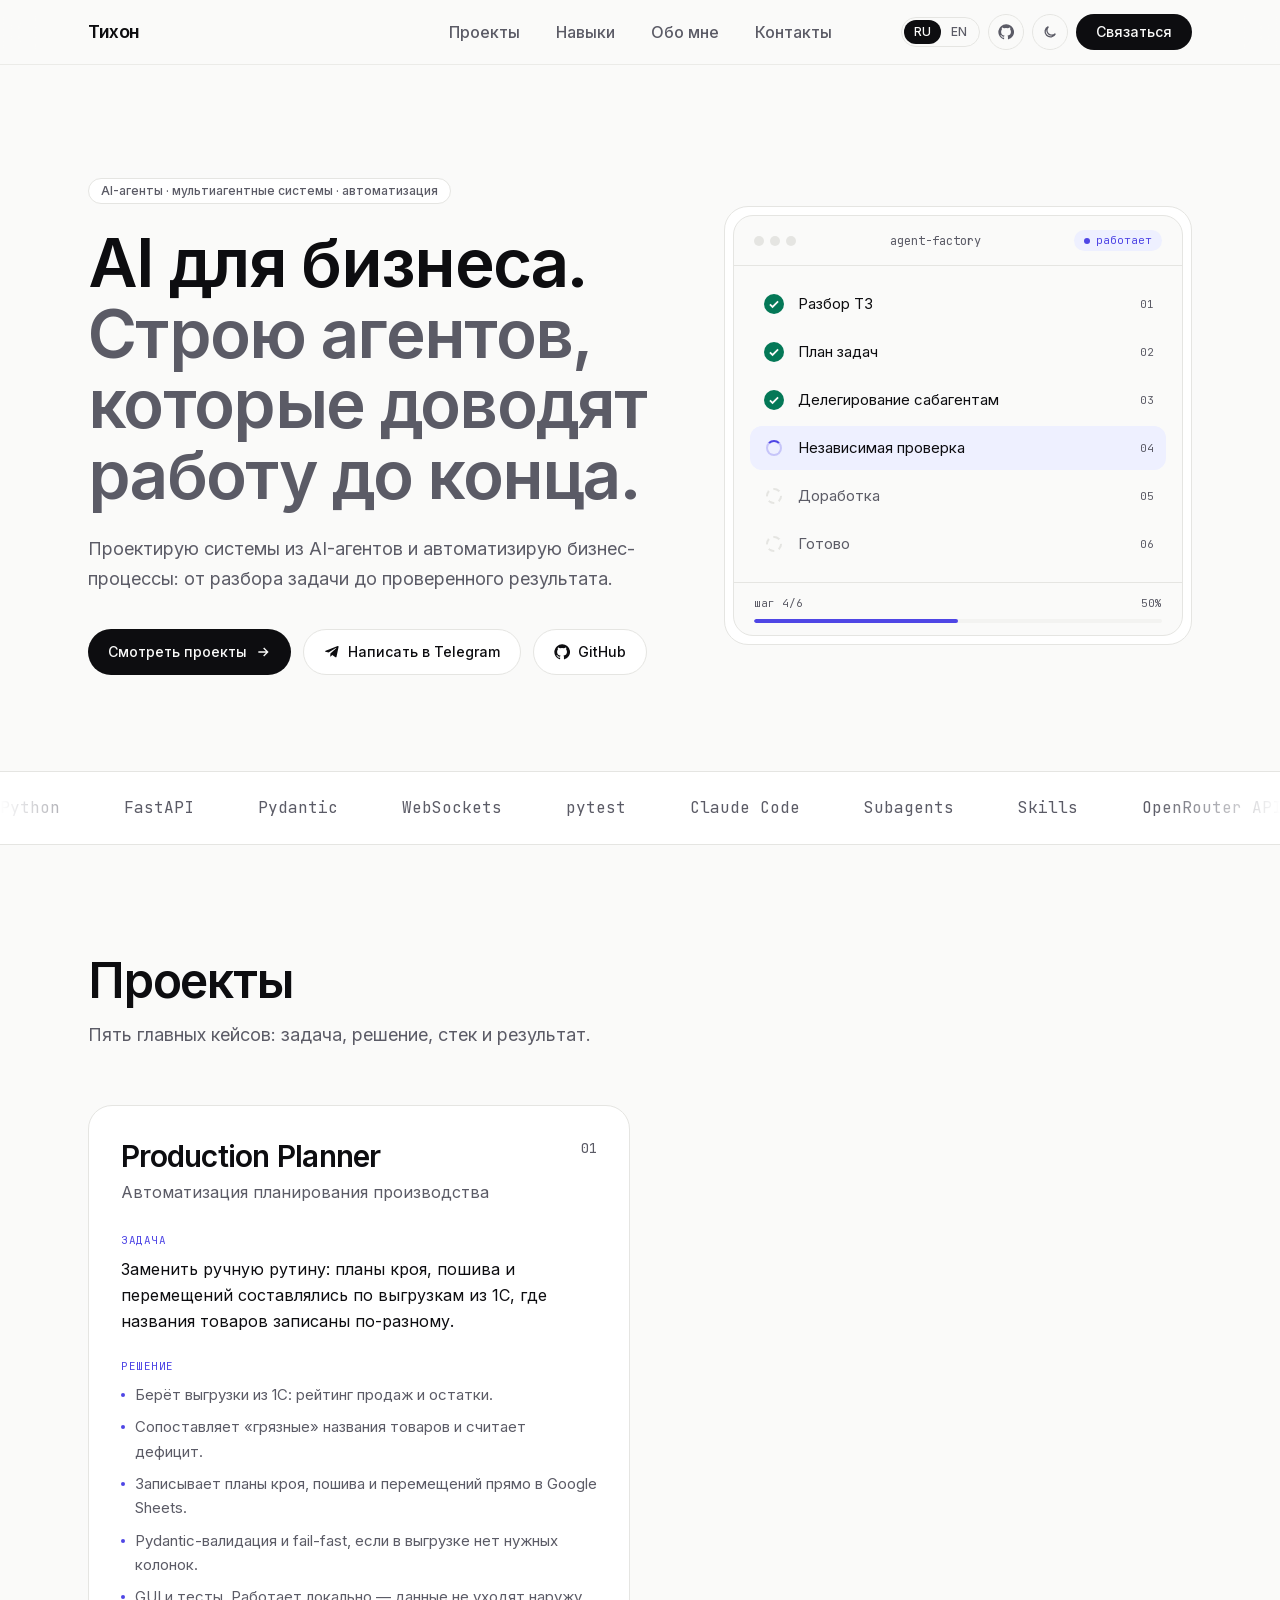
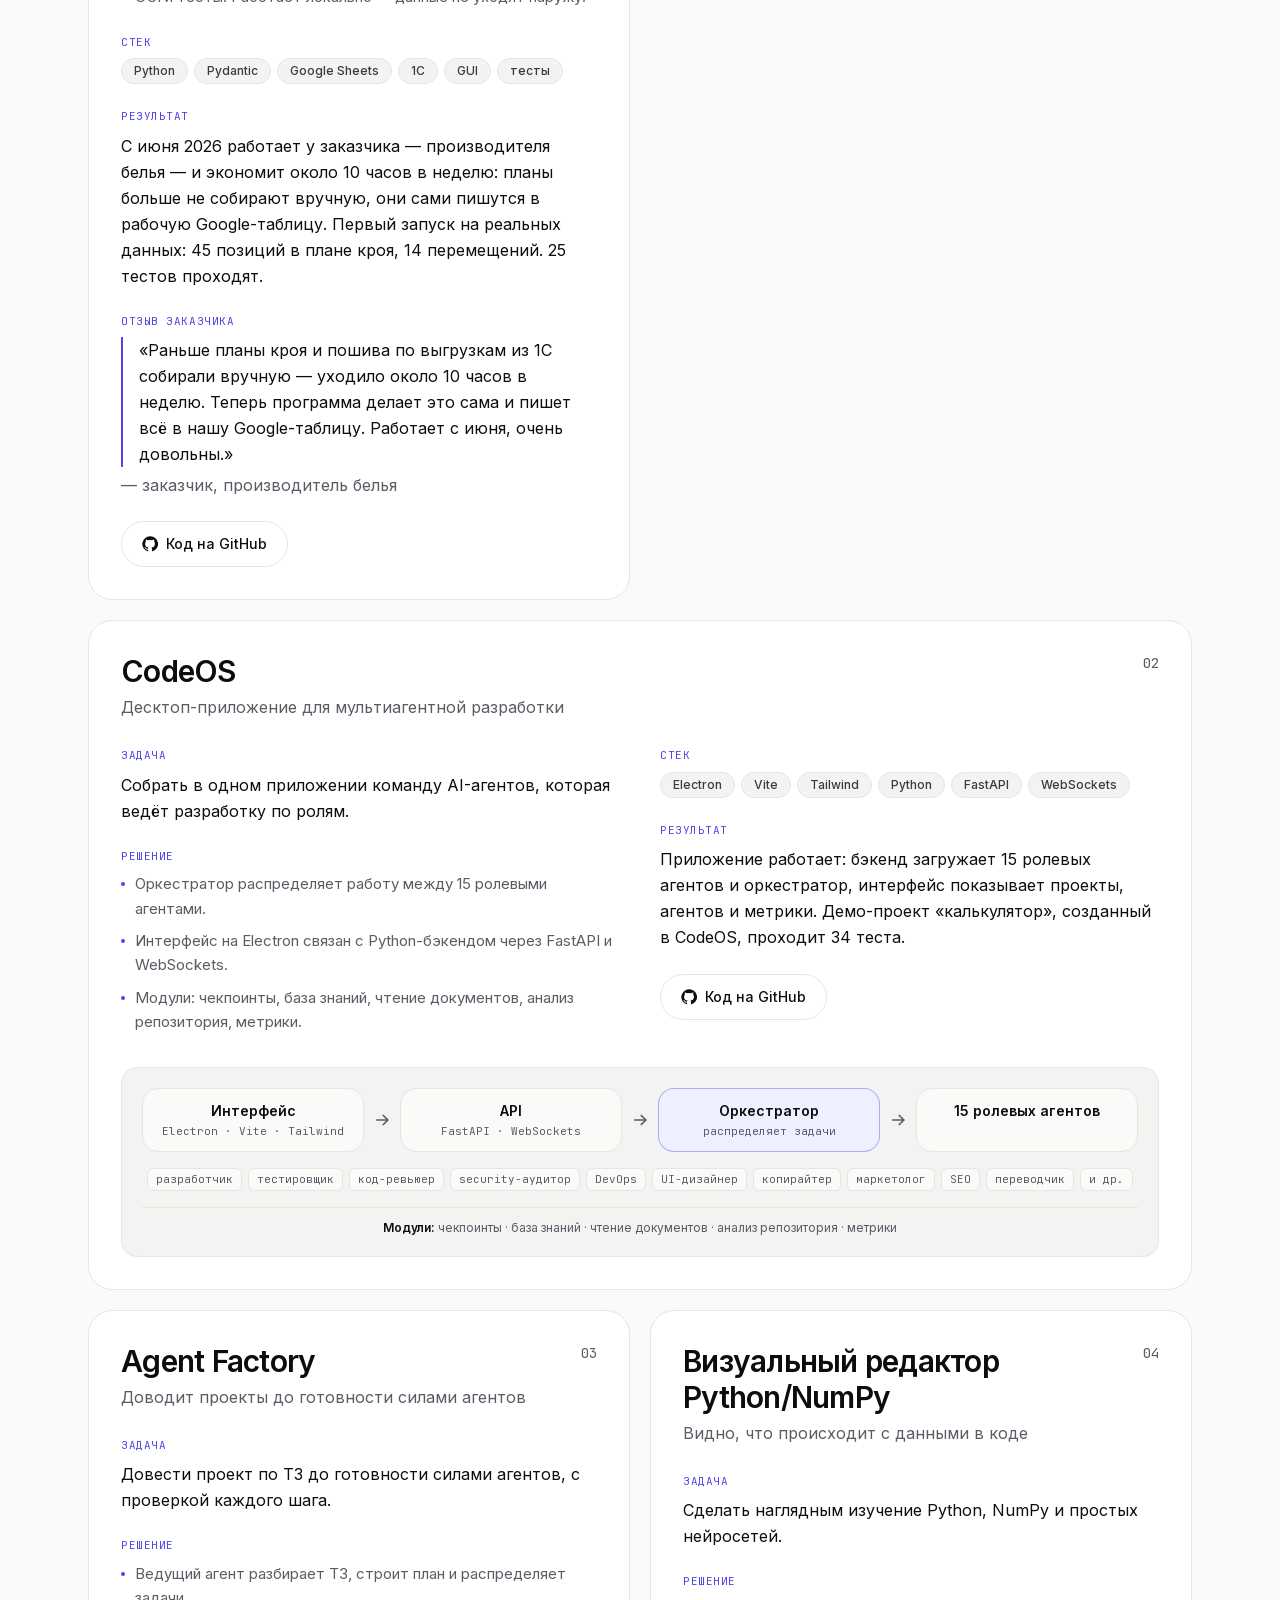
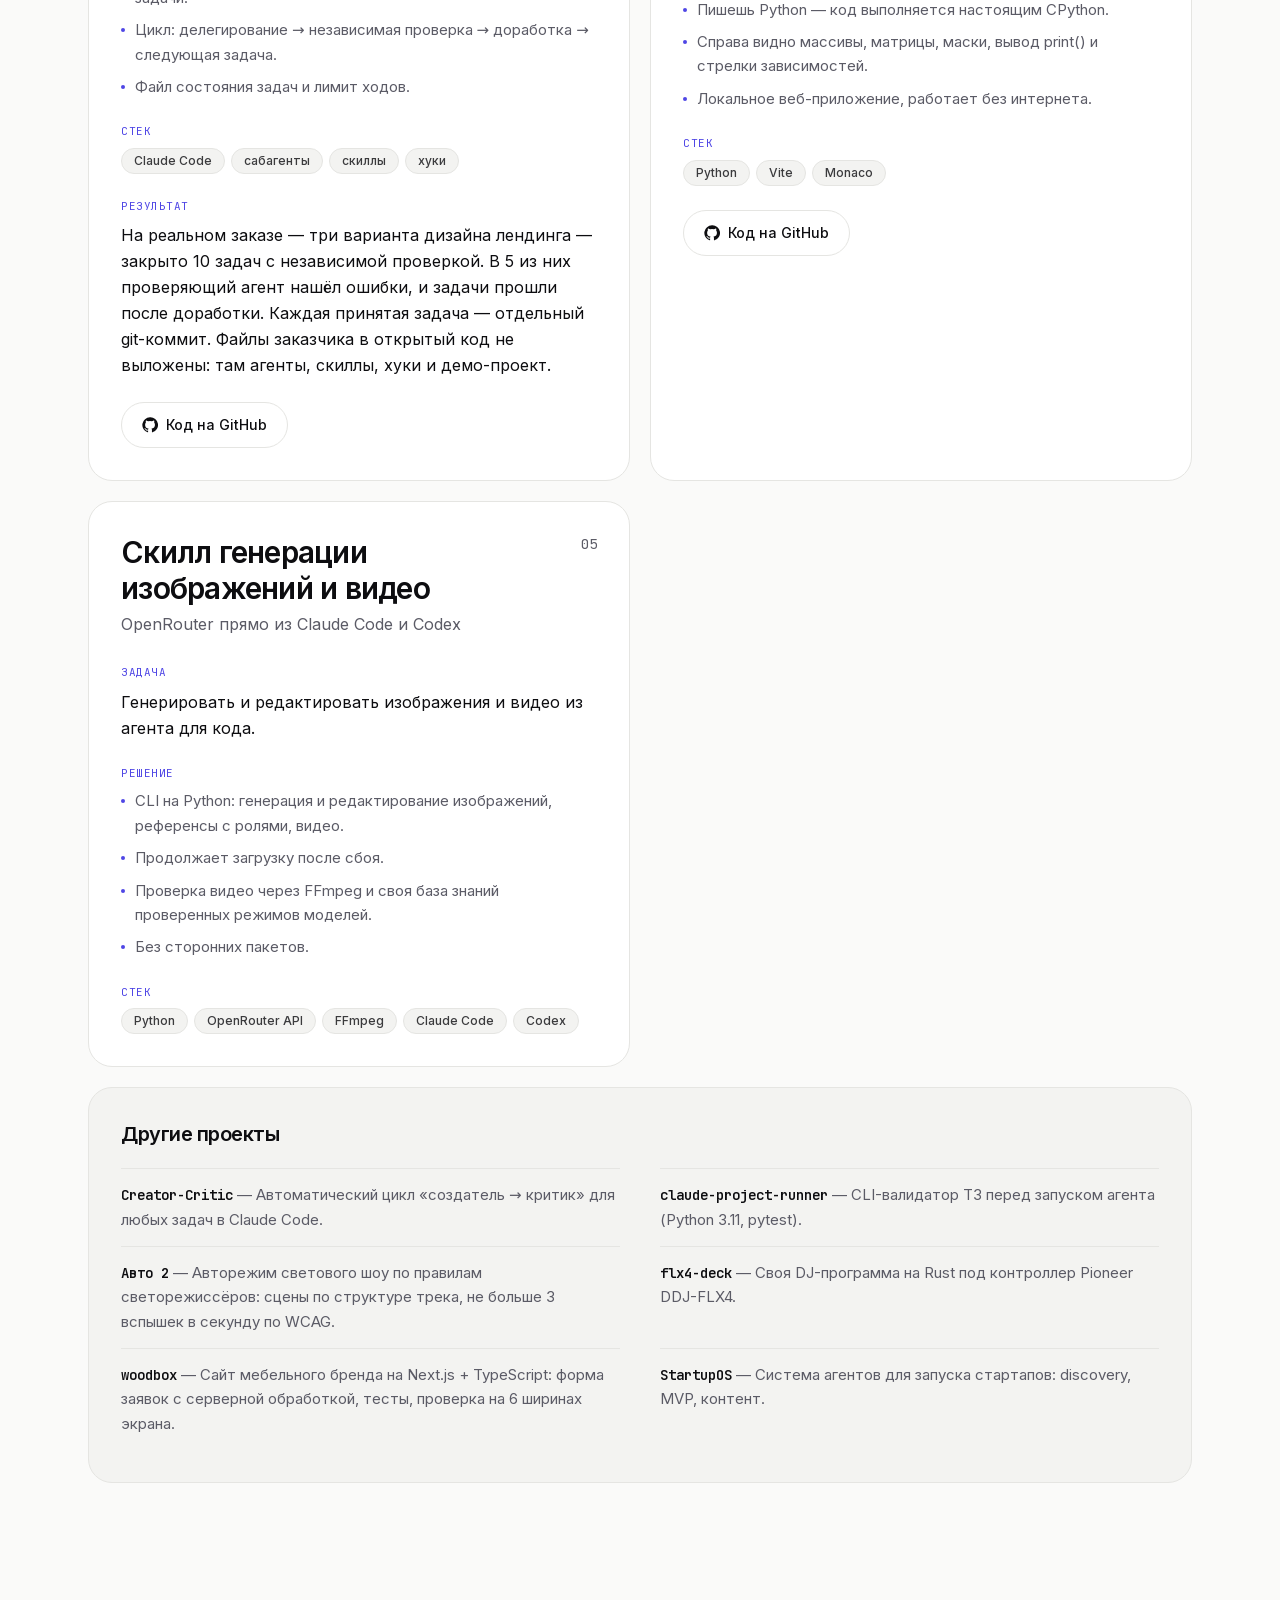
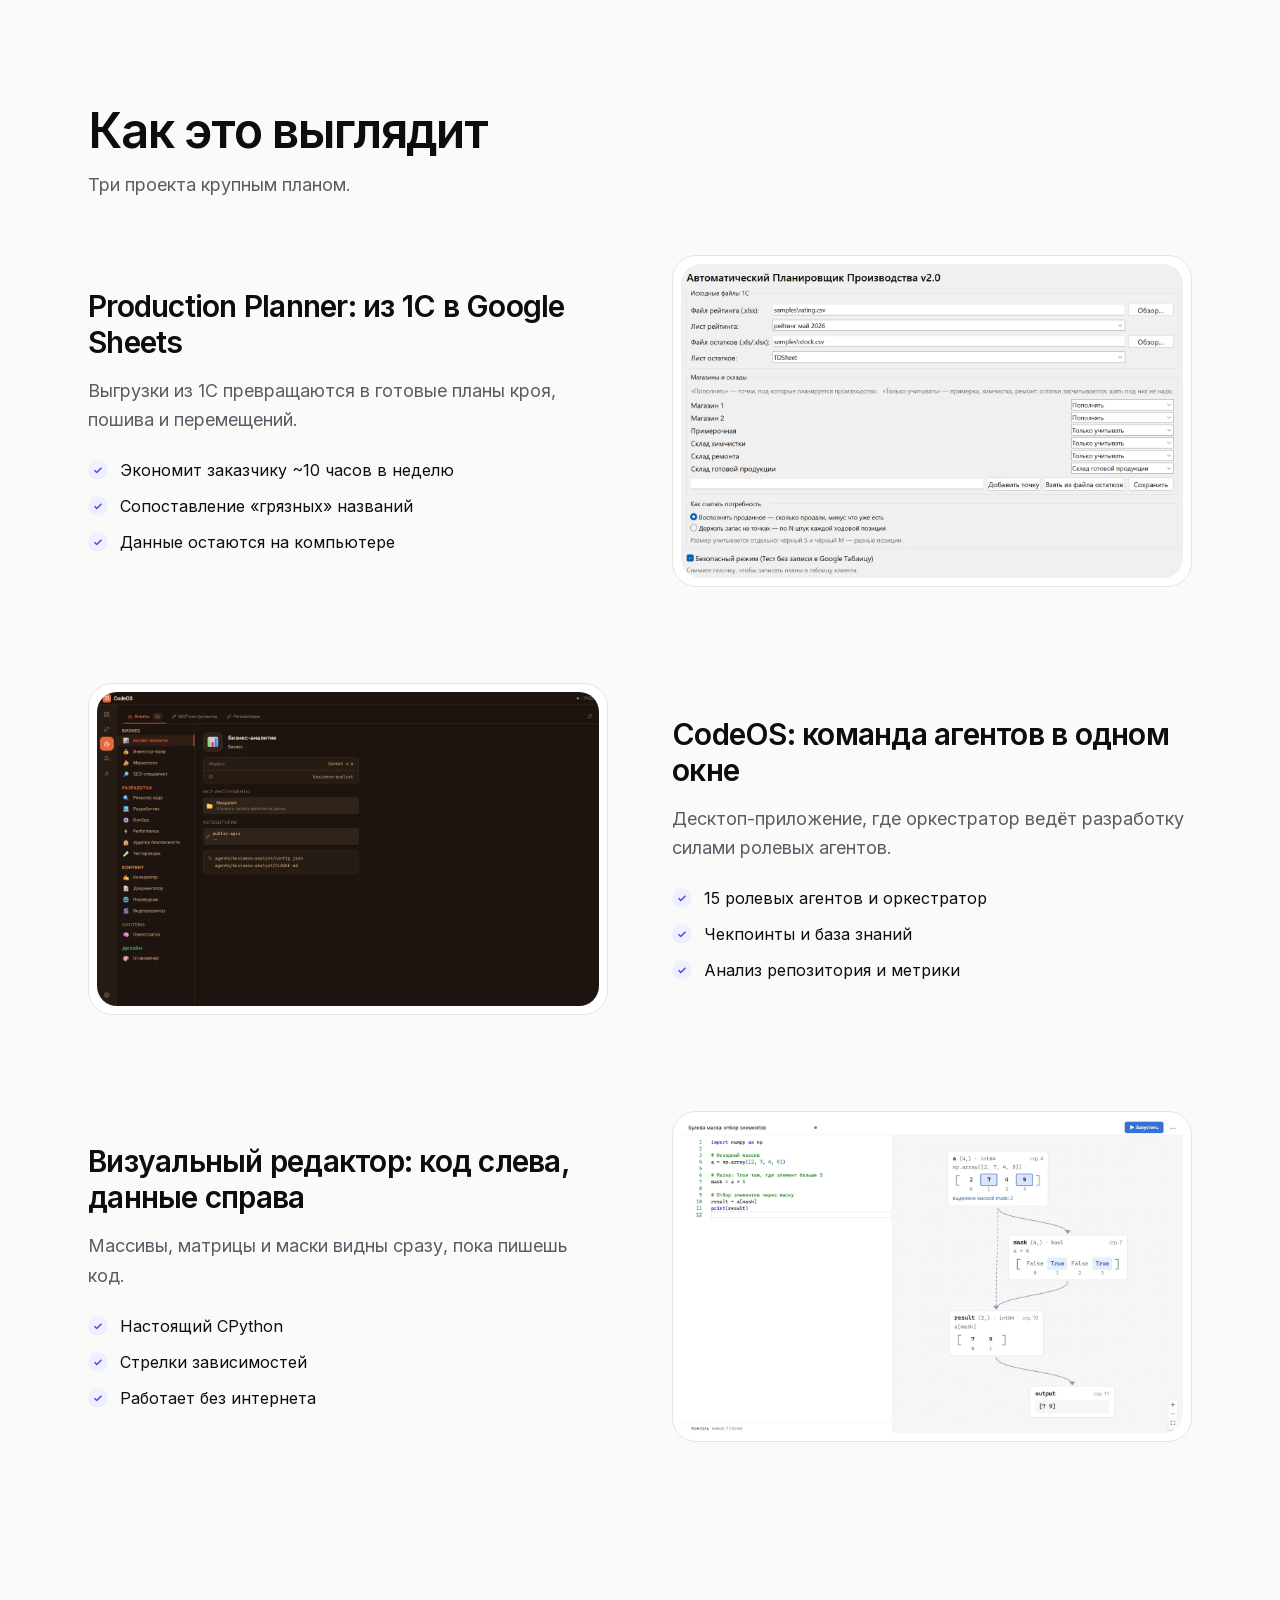
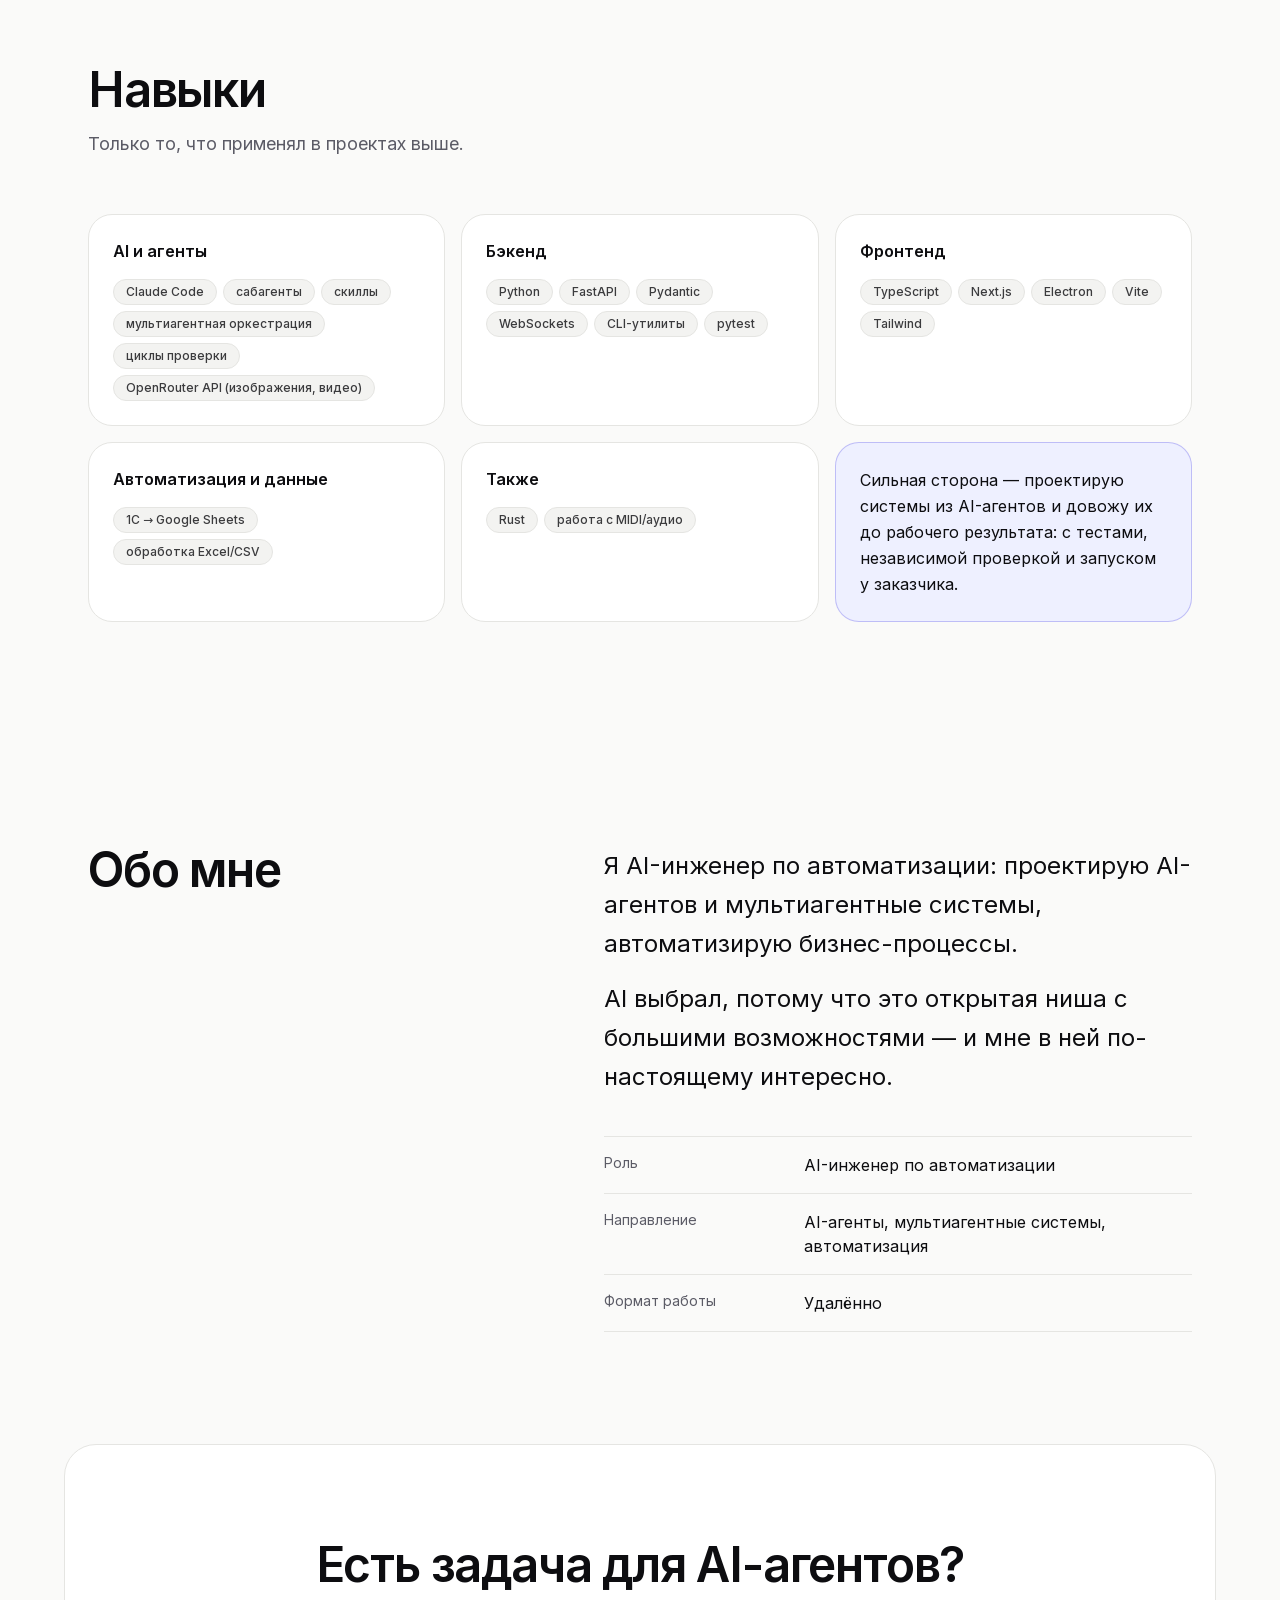
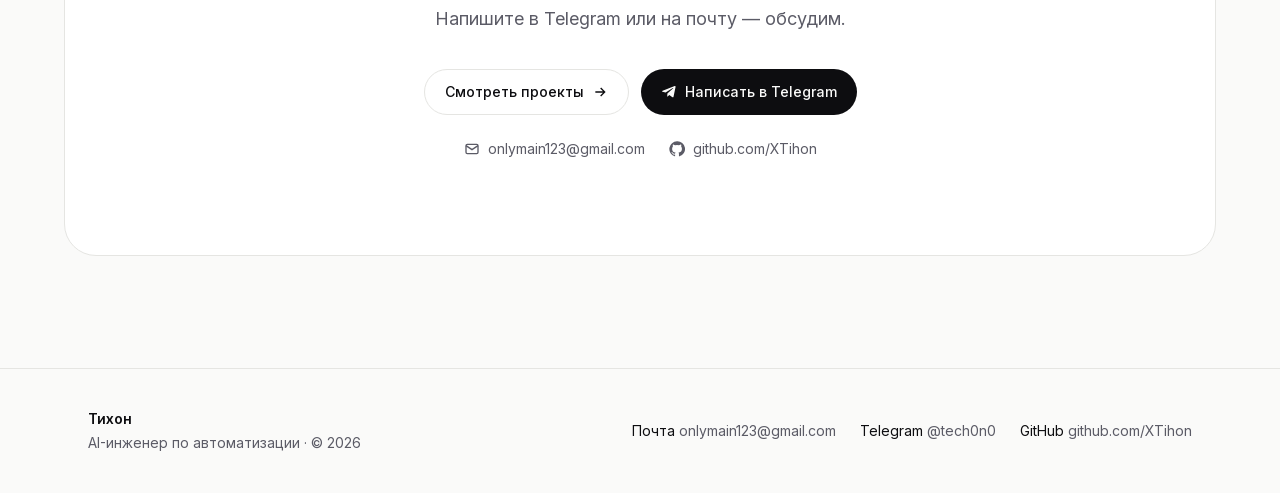
==== commit 1c9ba571: "Deploy: client review on Production Planner Co-Authored-By: Claude Opus 5.5 <noreply@anthropic.com>" ====
--- a/index.html
+++ b/index.html
@@ -1 +1 @@
-<!DOCTYPE html><html lang="ru" class="W8DEUq_variable daGQeW_variable"><head><meta charSet="utf-8"/><meta name="viewport" content="width=device-width, initial-scale=1"/><link rel="preload" href="/_next/static/media/07c7676b89ed2778-s.p.2bn3s6zvc0dyp.woff2" as="font" crossorigin="" type="font/woff2"/><link rel="preload" href="/_next/static/media/53897e768d329f66-s.p.3t6q91iet4nsy.woff2" as="font" crossorigin="" type="font/woff2"/><link rel="preload" href="/_next/static/media/76b70a1dbe058eb5-s.p.1y4-pdgsjb-pw.woff2" as="font" crossorigin="" type="font/woff2"/><link rel="preload" href="/_next/static/media/99a2019bdfa8519b-s.p.176arc174-8zp.woff2" as="font" crossorigin="" type="font/woff2"/><link rel="stylesheet" href="/_next/static/chunks/0-pvhsvx3zst7.css" data-precedence="next"/><link rel="preload" as="script" fetchPriority="low" href="/_next/static/chunks/3cfn99dbrcvvp.js"/><script src="/_next/static/chunks/08xcn3jnivpa8.js" async=""></script><script src="/_next/static/chunks/3wbm-994r45kr.js" async=""></script><script src="/_next/static/chunks/turbopack-3-ry682tkyiqk.js" async=""></script><script src="/_next/static/chunks/0umf92h1sb77c.js" async=""></script><script src="/_next/static/chunks/3_7mzgos46xja.js" async=""></script><meta name="next-size-adjust" content=""/><title>Тихон — AI-инженер по автоматизации — AI-агенты и бизнес-процессы</title><meta name="description" content="Портфолио AI-инженера по автоматизации: AI-агенты, автоматизация бизнес-процессов, интеграции 1С и Google Sheets."/><meta property="og:title" content="Тихон — AI-инженер по автоматизации — AI-агенты и бизнес-процессы"/><meta property="og:description" content="Портфолио AI-инженера по автоматизации: AI-агенты, автоматизация бизнес-процессов, интеграции 1С и Google Sheets."/><meta property="og:type" content="website"/><meta name="twitter:card" content="summary"/><meta name="twitter:title" content="Тихон — AI-инженер по автоматизации — AI-агенты и бизнес-процессы"/><meta name="twitter:description" content="Портфолио AI-инженера по автоматизации: AI-агенты, автоматизация бизнес-процессов, интеграции 1С и Google Sheets."/><link rel="icon" href="/favicon.svg"/><script>(function(){var d=document.documentElement;d.classList.add('js');try{var t=localStorage.getItem('theme');var dark=t?t==='dark':matchMedia('(prefers-color-scheme: dark)').matches;d.classList.toggle('dark',dark)}catch(e){}setTimeout(function(){if(!d.dataset.reveal)d.classList.remove('js')},4000)})()</script><script src="/_next/static/chunks/0cz1d0mv5g_q7.js" noModule=""></script></head><body class="font-sans"><div hidden=""><!--$--><!--/$--></div><header class="sticky top-0 z-50 border-b border-line/70 bg-bg/80 backdrop-blur-lg"><a href="#main" class="sr-only focus:not-sr-only focus:absolute focus:left-4 focus:top-4">К содержимому</a><div class="mx-auto grid h-16 max-w-6xl grid-cols-[1fr_auto] items-center gap-4 px-4 sm:px-6 md:grid-cols-[1fr_auto_1fr]"><a href="#top" class="min-w-0 text-lg font-semibold tracking-tight"><span class="truncate">Тихон</span></a><nav aria-label="Навигация" class="hidden items-center gap-1 text-base font-medium text-muted md:flex"><a href="#projects" class="rounded-full px-4 py-2 transition hover:bg-surface-2 hover:text-fg">Проекты</a><a href="#skills" class="rounded-full px-4 py-2 transition hover:bg-surface-2 hover:text-fg">Навыки</a><a href="#about" class="rounded-full px-4 py-2 transition hover:bg-surface-2 hover:text-fg">Обо мне</a><a href="#contact" class="rounded-full px-4 py-2 transition hover:bg-surface-2 hover:text-fg">Контакты</a></nav><div class="flex items-center justify-end gap-2"><div role="group" aria-label="Language / Язык" class="flex items-center rounded-full border border-line p-0.5 text-xs font-medium"><a href="/" hrefLang="ru" aria-current="true" class="rounded-full px-2.5 py-1 transition bg-fg text-bg">RU</a><a href="/en/" hrefLang="en" class="rounded-full px-2.5 py-1 transition text-muted hover:text-fg">EN</a></div><a href="https://github.com/XTihon" target="_blank" rel="noopener noreferrer" aria-label="GitHub" class="grid size-9 place-items-center rounded-full border border-line text-muted transition hover:text-fg"><svg viewBox="0 0 24 24" fill="currentColor" aria-hidden="true" class="size-4"><path d="M12 .5a11.5 11.5 0 0 0-3.64 22.41c.58.1.79-.25.79-.56v-2c-3.2.7-3.88-1.37-3.88-1.37-.52-1.34-1.28-1.69-1.28-1.69-1.05-.71.08-.7.08-.7 1.16.08 1.77 1.19 1.77 1.19 1.03 1.77 2.7 1.26 3.36.96.1-.75.4-1.26.73-1.55-2.55-.29-5.24-1.28-5.24-5.7 0-1.26.45-2.29 1.19-3.1-.12-.29-.52-1.47.11-3.06 0 0 .97-.31 3.17 1.18a11 11 0 0 1 5.77 0c2.2-1.49 3.17-1.18 3.17-1.18.63 1.59.23 2.77.11 3.06.74.81 1.19 1.84 1.19 3.1 0 4.43-2.7 5.4-5.26 5.69.41.36.78 1.06.78 2.14v3.17c0 .31.21.67.8.56A11.5 11.5 0 0 0 12 .5Z"></path></svg></a><button type="button" aria-label="Переключить тему" class="grid size-9 place-items-center rounded-full border border-line text-muted transition hover:text-fg"><svg viewBox="0 0 24 24" fill="none" stroke="currentColor" stroke-width="2" aria-hidden="true" class="size-4 dark:hidden"><path d="M20 14.5A8 8 0 1 1 9.5 4a6.5 6.5 0 0 0 10.5 10.5Z"></path></svg><svg viewBox="0 0 24 24" fill="none" stroke="currentColor" stroke-width="2" aria-hidden="true" class="hidden size-4 dark:block"><circle cx="12" cy="12" r="4"></circle><path d="M12 2v2M12 20v2M4.9 4.9l1.4 1.4M17.7 17.7l1.4 1.4M2 12h2M20 12h2M4.9 19.1l1.4-1.4M17.7 6.3l1.4-1.4"></path></svg></button><a href="#contact" class="inline-flex items-center justify-center gap-2 rounded-full bg-fg px-5 py-3 text-sm font-medium text-bg transition hover:opacity-85 focus-visible:outline-2 focus-visible:outline-offset-2 focus-visible:outline-accent !py-2 max-[1100px]:!hidden">Связаться</a><button type="button" aria-expanded="false" aria-controls="mobile-nav" aria-label="Открыть меню" class="grid size-9 place-items-center rounded-full border border-line md:hidden"><svg viewBox="0 0 24 24" fill="none" stroke="currentColor" stroke-width="2" aria-hidden="true" class="size-4"><path d="M4 7h16M4 12h16M4 17h16"></path></svg></button></div></div><nav id="mobile-nav" aria-label="Навигация" hidden="" class="border-t border-line px-4 pb-4 md:hidden"><a href="#projects" class="block py-3 text-base">Проекты</a><a href="#skills" class="block py-3 text-base">Навыки</a><a href="#about" class="block py-3 text-base">Обо мне</a><a href="#contact" class="block py-3 text-base">Контакты</a><a href="#contact" class="inline-flex items-center justify-center gap-2 rounded-full bg-fg px-5 py-3 text-sm font-medium text-bg transition hover:opacity-85 focus-visible:outline-2 focus-visible:outline-offset-2 focus-visible:outline-accent mt-2 w-full">Связаться</a></nav></header><main id="main"><section id="top" class="relative overflow-hidden"><div class="relative mx-auto grid max-w-6xl items-center gap-12 px-4 pb-16 pt-14 sm:px-6 sm:pt-20 lg:grid-cols-[1.1fr_0.9fr] lg:gap-16 lg:pb-24 lg:pt-28"><div><p class="mb-6 inline-flex rounded-full border border-line bg-surface px-3 py-1 text-xs font-medium text-muted">AI-агенты · мультиагентные системы · автоматизация</p><h1 class="text-[2.6rem] font-semibold leading-[1.05] tracking-tight sm:text-6xl lg:text-[4.2rem]">AI для бизнеса.<!-- --> <span class="text-muted">Строю агентов, которые доводят работу до конца.</span></h1><p class="mt-6 max-w-xl text-lg leading-relaxed text-muted">Проектирую системы из AI-агентов и автоматизирую бизнес-процессы: от разбора задачи до проверенного результата.</p><div class="mt-9 flex flex-col gap-3 sm:flex-row"><a href="#projects" class="inline-flex items-center justify-center gap-2 rounded-full bg-fg px-5 py-3 text-sm font-medium text-bg transition hover:opacity-85 focus-visible:outline-2 focus-visible:outline-offset-2 focus-visible:outline-accent">Смотреть проекты<svg viewBox="0 0 24 24" fill="none" stroke="currentColor" stroke-width="2" aria-hidden="true" class="size-4"><path d="M5 12h14M13 6l6 6-6 6"></path></svg></a><a href="https://t.me/tech0n0" target="_blank" rel="noopener noreferrer" class="inline-flex items-center justify-center gap-2 rounded-full border border-line bg-surface px-5 py-3 text-sm font-medium text-fg transition hover:border-fg/40 focus-visible:outline-2 focus-visible:outline-offset-2 focus-visible:outline-accent"><svg viewBox="0 0 24 24" fill="currentColor" aria-hidden="true" class="size-4"><path d="M21.9 4.3 18.8 19c-.2 1-.8 1.3-1.7.8l-4.6-3.4-2.2 2.1c-.3.3-.5.5-1 .5l.3-4.8 8.7-7.9c.4-.3-.1-.5-.6-.2L6.9 12.9l-4.6-1.4c-1-.3-1-1 .2-1.5l18-6.9c.8-.3 1.6.2 1.4 1.2Z"></path></svg>Написать в Telegram</a><a href="https://github.com/XTihon" target="_blank" rel="noopener noreferrer" class="inline-flex items-center justify-center gap-2 rounded-full border border-line bg-surface px-5 py-3 text-sm font-medium text-fg transition hover:border-fg/40 focus-visible:outline-2 focus-visible:outline-offset-2 focus-visible:outline-accent"><svg viewBox="0 0 24 24" fill="currentColor" aria-hidden="true" class="size-4"><path d="M12 .5a11.5 11.5 0 0 0-3.64 22.41c.58.1.79-.25.79-.56v-2c-3.2.7-3.88-1.37-3.88-1.37-.52-1.34-1.28-1.69-1.28-1.69-1.05-.71.08-.7.08-.7 1.16.08 1.77 1.19 1.77 1.19 1.03 1.77 2.7 1.26 3.36.96.1-.75.4-1.26.73-1.55-2.55-.29-5.24-1.28-5.24-5.7 0-1.26.45-2.29 1.19-3.1-.12-.29-.52-1.47.11-3.06 0 0 .97-.31 3.17 1.18a11 11 0 0 1 5.77 0c2.2-1.49 3.17-1.18 3.17-1.18.63 1.59.23 2.77.11 3.06.74.81 1.19 1.84 1.19 3.1 0 4.43-2.7 5.4-5.26 5.69.41.36.78 1.06.78 2.14v3.17c0 .31.21.67.8.56A11.5 11.5 0 0 0 12 .5Z"></path></svg>GitHub</a></div></div><div><div class="relative rounded-3xl border border-line bg-surface p-2"><div class="rounded-[1.25rem] border border-line bg-bg"><div class="flex items-center justify-between border-b border-line px-5 py-3.5"><div class="flex items-center gap-1.5" aria-hidden="true"><span class="size-2.5 rounded-full bg-line"></span><span class="size-2.5 rounded-full bg-line"></span><span class="size-2.5 rounded-full bg-line"></span></div><span class="font-mono text-xs text-muted">agent-factory</span><span class="inline-flex items-center gap-1.5 rounded-full px-2.5 py-0.5 font-mono text-[11px] bg-accent-soft text-accent"><span class="size-1.5 rounded-full animate-pulse bg-accent"></span>работает</span></div><ol class="space-y-1 p-3 sm:p-4"><li class="flex items-center gap-3 rounded-xl px-3 py-2.5 transition-colors duration-500 bg-accent-soft"><span class="grid size-6 shrink-0 place-items-center" aria-hidden="true"><span class="size-4 animate-spin rounded-full border-2 border-accent/25 border-t-accent"></span></span><span class="text-sm sm:text-[15px] text-fg">Разбор ТЗ</span><span class="ml-auto font-mono text-[11px] text-muted">01</span></li><li class="flex items-center gap-3 rounded-xl px-3 py-2.5 transition-colors duration-500 "><span class="grid size-6 shrink-0 place-items-center" aria-hidden="true"><span class="size-4 rounded-full border-2 border-dashed border-line"></span></span><span class="text-sm sm:text-[15px] text-muted">План задач</span><span class="ml-auto font-mono text-[11px] text-muted">02</span></li><li class="flex items-center gap-3 rounded-xl px-3 py-2.5 transition-colors duration-500 "><span class="grid size-6 shrink-0 place-items-center" aria-hidden="true"><span class="size-4 rounded-full border-2 border-dashed border-line"></span></span><span class="text-sm sm:text-[15px] text-muted">Делегирование сабагентам</span><span class="ml-auto font-mono text-[11px] text-muted">03</span></li><li class="flex items-center gap-3 rounded-xl px-3 py-2.5 transition-colors duration-500 "><span class="grid size-6 shrink-0 place-items-center" aria-hidden="true"><span class="size-4 rounded-full border-2 border-dashed border-line"></span></span><span class="text-sm sm:text-[15px] text-muted">Независимая проверка</span><span class="ml-auto font-mono text-[11px] text-muted">04</span></li><li class="flex items-center gap-3 rounded-xl px-3 py-2.5 transition-colors duration-500 "><span class="grid size-6 shrink-0 place-items-center" aria-hidden="true"><span class="size-4 rounded-full border-2 border-dashed border-line"></span></span><span class="text-sm sm:text-[15px] text-muted">Доработка</span><span class="ml-auto font-mono text-[11px] text-muted">05</span></li><li class="flex items-center gap-3 rounded-xl px-3 py-2.5 transition-colors duration-500 "><span class="grid size-6 shrink-0 place-items-center" aria-hidden="true"><span class="size-4 rounded-full border-2 border-dashed border-line"></span></span><span class="text-sm sm:text-[15px] text-muted">Готово</span><span class="ml-auto font-mono text-[11px] text-muted">06</span></li></ol><div class="border-t border-line px-5 py-3"><div class="mb-2 flex justify-between font-mono text-[11px] text-muted"><span>шаг<!-- --> <!-- -->1<!-- -->/<!-- -->6</span><span>0<!-- -->%</span></div><div class="h-1 overflow-hidden rounded-full bg-surface-2"><div class="h-full rounded-full bg-accent transition-[width] duration-700 ease-out" style="width:0%"></div></div></div></div></div></div></div></section><section aria-label="Технологии из проектов" class="border-y border-line bg-surface py-6"><div class="marquee overflow-hidden"><ul class="marquee-track flex w-max"><li class="shrink-0 pr-12 font-mono text-sm text-muted sm:pr-16 sm:text-base">Python</li><li class="shrink-0 pr-12 font-mono text-sm text-muted sm:pr-16 sm:text-base">FastAPI</li><li class="shrink-0 pr-12 font-mono text-sm text-muted sm:pr-16 sm:text-base">Pydantic</li><li class="shrink-0 pr-12 font-mono text-sm text-muted sm:pr-16 sm:text-base">WebSockets</li><li class="shrink-0 pr-12 font-mono text-sm text-muted sm:pr-16 sm:text-base">pytest</li><li class="shrink-0 pr-12 font-mono text-sm text-muted sm:pr-16 sm:text-base">Claude Code</li><li class="shrink-0 pr-12 font-mono text-sm text-muted sm:pr-16 sm:text-base">Subagents</li><li class="shrink-0 pr-12 font-mono text-sm text-muted sm:pr-16 sm:text-base">Skills</li><li class="shrink-0 pr-12 font-mono text-sm text-muted sm:pr-16 sm:text-base">OpenRouter API</li><li class="shrink-0 pr-12 font-mono text-sm text-muted sm:pr-16 sm:text-base">TypeScript</li><li class="shrink-0 pr-12 font-mono text-sm text-muted sm:pr-16 sm:text-base">Next.js</li><li class="shrink-0 pr-12 font-mono text-sm text-muted sm:pr-16 sm:text-base">Electron</li><li class="shrink-0 pr-12 font-mono text-sm text-muted sm:pr-16 sm:text-base">Vite</li><li class="shrink-0 pr-12 font-mono text-sm text-muted sm:pr-16 sm:text-base">Tailwind</li><li class="shrink-0 pr-12 font-mono text-sm text-muted sm:pr-16 sm:text-base">Monaco</li><li class="shrink-0 pr-12 font-mono text-sm text-muted sm:pr-16 sm:text-base">NumPy</li><li class="shrink-0 pr-12 font-mono text-sm text-muted sm:pr-16 sm:text-base">Google Sheets</li><li class="shrink-0 pr-12 font-mono text-sm text-muted sm:pr-16 sm:text-base">FFmpeg</li><li class="shrink-0 pr-12 font-mono text-sm text-muted sm:pr-16 sm:text-base">Rust</li><li aria-hidden="true" class="marquee-dup shrink-0 pr-12 font-mono text-sm text-muted sm:pr-16 sm:text-base">Python</li><li aria-hidden="true" class="marquee-dup shrink-0 pr-12 font-mono text-sm text-muted sm:pr-16 sm:text-base">FastAPI</li><li aria-hidden="true" class="marquee-dup shrink-0 pr-12 font-mono text-sm text-muted sm:pr-16 sm:text-base">Pydantic</li><li aria-hidden="true" class="marquee-dup shrink-0 pr-12 font-mono text-sm text-muted sm:pr-16 sm:text-base">WebSockets</li><li aria-hidden="true" class="marquee-dup shrink-0 pr-12 font-mono text-sm text-muted sm:pr-16 sm:text-base">pytest</li><li aria-hidden="true" class="marquee-dup shrink-0 pr-12 font-mono text-sm text-muted sm:pr-16 sm:text-base">Claude Code</li><li aria-hidden="true" class="marquee-dup shrink-0 pr-12 font-mono text-sm text-muted sm:pr-16 sm:text-base">Subagents</li><li aria-hidden="true" class="marquee-dup shrink-0 pr-12 font-mono text-sm text-muted sm:pr-16 sm:text-base">Skills</li><li aria-hidden="true" class="marquee-dup shrink-0 pr-12 font-mono text-sm text-muted sm:pr-16 sm:text-base">OpenRouter API</li><li aria-hidden="true" class="marquee-dup shrink-0 pr-12 font-mono text-sm text-muted sm:pr-16 sm:text-base">TypeScript</li><li aria-hidden="true" class="marquee-dup shrink-0 pr-12 font-mono text-sm text-muted sm:pr-16 sm:text-base">Next.js</li><li aria-hidden="true" class="marquee-dup shrink-0 pr-12 font-mono text-sm text-muted sm:pr-16 sm:text-base">Electron</li><li aria-hidden="true" class="marquee-dup shrink-0 pr-12 font-mono text-sm text-muted sm:pr-16 sm:text-base">Vite</li><li aria-hidden="true" class="marquee-dup shrink-0 pr-12 font-mono text-sm text-muted sm:pr-16 sm:text-base">Tailwind</li><li aria-hidden="true" class="marquee-dup shrink-0 pr-12 font-mono text-sm text-muted sm:pr-16 sm:text-base">Monaco</li><li aria-hidden="true" class="marquee-dup shrink-0 pr-12 font-mono text-sm text-muted sm:pr-16 sm:text-base">NumPy</li><li aria-hidden="true" class="marquee-dup shrink-0 pr-12 font-mono text-sm text-muted sm:pr-16 sm:text-base">Google Sheets</li><li aria-hidden="true" class="marquee-dup shrink-0 pr-12 font-mono text-sm text-muted sm:pr-16 sm:text-base">FFmpeg</li><li aria-hidden="true" class="marquee-dup shrink-0 pr-12 font-mono text-sm text-muted sm:pr-16 sm:text-base">Rust</li></ul></div></section><section id="projects" class="py-20 sm:py-28"><div class="mx-auto max-w-6xl px-4 sm:px-6"><div data-reveal="true" class="mb-10 max-w-2xl sm:mb-14"><h2 class="text-3xl font-semibold tracking-tight sm:text-5xl">Проекты</h2><p class="mt-4 text-lg text-muted">Пять главных кейсов: задача, решение, стек и результат.</p></div><div class="grid gap-5 lg:grid-cols-2"><article data-reveal="true" class="rounded-3xl border border-line bg-surface p-6 sm:p-8 "><div class="flex items-start justify-between gap-4"><div><h3 class="text-2xl font-semibold tracking-tight sm:text-3xl">Production Planner</h3><p class="mt-1.5 text-muted">Автоматизация планирования производства</p></div><span class="font-mono text-sm text-muted">01</span></div><div class="mt-7 grid gap-6 "><div class="space-y-6"><div><div class="mb-2 font-mono text-[11px] uppercase tracking-wider text-accent">Задача</div><p class="leading-relaxed">Заменить ручную рутину: планы кроя, пошива и перемещений составлялись по выгрузкам из 1С, где названия товаров записаны по-разному.</p></div><div><div class="mb-2 font-mono text-[11px] uppercase tracking-wider text-accent">Решение</div><ul class="space-y-2 text-[15px] leading-relaxed text-muted"><li class="flex gap-2.5"><span class="mt-2.5 size-1 shrink-0 rounded-full bg-accent" aria-hidden="true"></span><span>Берёт выгрузки из 1С: рейтинг продаж и остатки.</span></li><li class="flex gap-2.5"><span class="mt-2.5 size-1 shrink-0 rounded-full bg-accent" aria-hidden="true"></span><span>Сопоставляет «грязные» названия товаров и считает дефицит.</span></li><li class="flex gap-2.5"><span class="mt-2.5 size-1 shrink-0 rounded-full bg-accent" aria-hidden="true"></span><span>Записывает планы кроя, пошива и перемещений прямо в Google Sheets.</span></li><li class="flex gap-2.5"><span class="mt-2.5 size-1 shrink-0 rounded-full bg-accent" aria-hidden="true"></span><span>Pydantic-валидация и fail-fast, если в выгрузке нет нужных колонок.</span></li><li class="flex gap-2.5"><span class="mt-2.5 size-1 shrink-0 rounded-full bg-accent" aria-hidden="true"></span><span>GUI и тесты. Работает локально — данные не уходят наружу.</span></li></ul></div></div><div class="space-y-6"><div><div class="mb-2 font-mono text-[11px] uppercase tracking-wider text-accent">Стек</div><div class="flex flex-wrap gap-1.5"><span class="inline-flex items-center rounded-full border border-line bg-surface-2 px-3 py-1 text-xs font-medium text-fg/80">Python</span><span class="inline-flex items-center rounded-full border border-line bg-surface-2 px-3 py-1 text-xs font-medium text-fg/80">Pydantic</span><span class="inline-flex items-center rounded-full border border-line bg-surface-2 px-3 py-1 text-xs font-medium text-fg/80">Google Sheets</span><span class="inline-flex items-center rounded-full border border-line bg-surface-2 px-3 py-1 text-xs font-medium text-fg/80">1С</span><span class="inline-flex items-center rounded-full border border-line bg-surface-2 px-3 py-1 text-xs font-medium text-fg/80">GUI</span><span class="inline-flex items-center rounded-full border border-line bg-surface-2 px-3 py-1 text-xs font-medium text-fg/80">тесты</span></div></div><div><div class="mb-2 font-mono text-[11px] uppercase tracking-wider text-accent">Результат</div><p class="leading-relaxed">С июня 2026 работает у заказчика — производителя белья — и экономит около 10 часов в неделю: планы больше не собирают вручную, они сами пишутся в рабочую Google-таблицу. Первый запуск на реальных данных: 45 позиций в плане кроя, 14 перемещений. 25 тестов проходят.</p></div><a href="https://github.com/XTihon/production-planner-1c" target="_blank" rel="noopener noreferrer" class="inline-flex items-center justify-center gap-2 rounded-full border border-line bg-surface px-5 py-3 text-sm font-medium text-fg transition hover:border-fg/40 focus-visible:outline-2 focus-visible:outline-offset-2 focus-visible:outline-accent"><svg viewBox="0 0 24 24" fill="currentColor" aria-hidden="true" class="size-4"><path d="M12 .5a11.5 11.5 0 0 0-3.64 22.41c.58.1.79-.25.79-.56v-2c-3.2.7-3.88-1.37-3.88-1.37-.52-1.34-1.28-1.69-1.28-1.69-1.05-.71.08-.7.08-.7 1.16.08 1.77 1.19 1.77 1.19 1.03 1.77 2.7 1.26 3.36.96.1-.75.4-1.26.73-1.55-2.55-.29-5.24-1.28-5.24-5.7 0-1.26.45-2.29 1.19-3.1-.12-.29-.52-1.47.11-3.06 0 0 .97-.31 3.17 1.18a11 11 0 0 1 5.77 0c2.2-1.49 3.17-1.18 3.17-1.18.63 1.59.23 2.77.11 3.06.74.81 1.19 1.84 1.19 3.1 0 4.43-2.7 5.4-5.26 5.69.41.36.78 1.06.78 2.14v3.17c0 .31.21.67.8.56A11.5 11.5 0 0 0 12 .5Z"></path></svg>Код на GitHub</a></div></div></article><article data-reveal="true" class="rounded-3xl border border-line bg-surface p-6 sm:p-8 lg:col-span-2"><div class="flex items-start justify-between gap-4"><div><h3 class="text-2xl font-semibold tracking-tight sm:text-3xl">CodeOS</h3><p class="mt-1.5 text-muted">Десктоп-приложение для мультиагентной разработки</p></div><span class="font-mono text-sm text-muted">02</span></div><div class="mt-7 grid gap-6 lg:grid-cols-2 lg:gap-10"><div class="space-y-6"><div><div class="mb-2 font-mono text-[11px] uppercase tracking-wider text-accent">Задача</div><p class="leading-relaxed">Собрать в одном приложении команду AI-агентов, которая ведёт разработку по ролям.</p></div><div><div class="mb-2 font-mono text-[11px] uppercase tracking-wider text-accent">Решение</div><ul class="space-y-2 text-[15px] leading-relaxed text-muted"><li class="flex gap-2.5"><span class="mt-2.5 size-1 shrink-0 rounded-full bg-accent" aria-hidden="true"></span><span>Оркестратор распределяет работу между 15 ролевыми агентами.</span></li><li class="flex gap-2.5"><span class="mt-2.5 size-1 shrink-0 rounded-full bg-accent" aria-hidden="true"></span><span>Интерфейс на Electron связан с Python-бэкендом через FastAPI и WebSockets.</span></li><li class="flex gap-2.5"><span class="mt-2.5 size-1 shrink-0 rounded-full bg-accent" aria-hidden="true"></span><span>Модули: чекпоинты, база знаний, чтение документов, анализ репозитория, метрики.</span></li></ul></div></div><div class="space-y-6"><div><div class="mb-2 font-mono text-[11px] uppercase tracking-wider text-accent">Стек</div><div class="flex flex-wrap gap-1.5"><span class="inline-flex items-center rounded-full border border-line bg-surface-2 px-3 py-1 text-xs font-medium text-fg/80">Electron</span><span class="inline-flex items-center rounded-full border border-line bg-surface-2 px-3 py-1 text-xs font-medium text-fg/80">Vite</span><span class="inline-flex items-center rounded-full border border-line bg-surface-2 px-3 py-1 text-xs font-medium text-fg/80">Tailwind</span><span class="inline-flex items-center rounded-full border border-line bg-surface-2 px-3 py-1 text-xs font-medium text-fg/80">Python</span><span class="inline-flex items-center rounded-full border border-line bg-surface-2 px-3 py-1 text-xs font-medium text-fg/80">FastAPI</span><span class="inline-flex items-center rounded-full border border-line bg-surface-2 px-3 py-1 text-xs font-medium text-fg/80">WebSockets</span></div></div><div><div class="mb-2 font-mono text-[11px] uppercase tracking-wider text-accent">Результат</div><p class="leading-relaxed">Приложение работает: бэкенд загружает 15 ролевых агентов и оркестратор, интерфейс показывает проекты, агентов и метрики. Демо-проект «калькулятор», созданный в CodeOS, проходит 34 теста.</p></div><a href="https://github.com/XTihon/codeos" target="_blank" rel="noopener noreferrer" class="inline-flex items-center justify-center gap-2 rounded-full border border-line bg-surface px-5 py-3 text-sm font-medium text-fg transition hover:border-fg/40 focus-visible:outline-2 focus-visible:outline-offset-2 focus-visible:outline-accent"><svg viewBox="0 0 24 24" fill="currentColor" aria-hidden="true" class="size-4"><path d="M12 .5a11.5 11.5 0 0 0-3.64 22.41c.58.1.79-.25.79-.56v-2c-3.2.7-3.88-1.37-3.88-1.37-.52-1.34-1.28-1.69-1.28-1.69-1.05-.71.08-.7.08-.7 1.16.08 1.77 1.19 1.77 1.19 1.03 1.77 2.7 1.26 3.36.96.1-.75.4-1.26.73-1.55-2.55-.29-5.24-1.28-5.24-5.7 0-1.26.45-2.29 1.19-3.1-.12-.29-.52-1.47.11-3.06 0 0 .97-.31 3.17 1.18a11 11 0 0 1 5.77 0c2.2-1.49 3.17-1.18 3.17-1.18.63 1.59.23 2.77.11 3.06.74.81 1.19 1.84 1.19 3.1 0 4.43-2.7 5.4-5.26 5.69.41.36.78 1.06.78 2.14v3.17c0 .31.21.67.8.56A11.5 11.5 0 0 0 12 .5Z"></path></svg>Код на GitHub</a></div></div><div class="mt-8"><figure class="rounded-2xl border border-line bg-surface-2 p-4 sm:p-5"><div class="flex flex-col gap-2 lg:flex-row lg:items-stretch"><div class="flex-1 rounded-2xl border px-4 py-3 text-center border-line bg-bg"><div class="text-sm font-semibold">Интерфейс</div><div class="mt-0.5 font-mono text-[11px] text-muted">Electron · Vite · Tailwind</div></div><svg viewBox="0 0 24 24" fill="none" stroke="currentColor" stroke-width="2" aria-hidden="true" class="size-5 shrink-0 rotate-90 self-center text-muted lg:rotate-0"><path d="M5 12h14M13 6l6 6-6 6"></path></svg><div class="flex-1 rounded-2xl border px-4 py-3 text-center border-line bg-bg"><div class="text-sm font-semibold">API</div><div class="mt-0.5 font-mono text-[11px] text-muted">FastAPI · WebSockets</div></div><svg viewBox="0 0 24 24" fill="none" stroke="currentColor" stroke-width="2" aria-hidden="true" class="size-5 shrink-0 rotate-90 self-center text-muted lg:rotate-0"><path d="M5 12h14M13 6l6 6-6 6"></path></svg><div class="flex-1 rounded-2xl border px-4 py-3 text-center border-accent/40 bg-accent-soft"><div class="text-sm font-semibold">Оркестратор</div><div class="mt-0.5 font-mono text-[11px] text-muted">распределяет задачи</div></div><svg viewBox="0 0 24 24" fill="none" stroke="currentColor" stroke-width="2" aria-hidden="true" class="size-5 shrink-0 rotate-90 self-center text-muted lg:rotate-0"><path d="M5 12h14M13 6l6 6-6 6"></path></svg><div class="flex-1 rounded-2xl border px-4 py-3 text-center border-line bg-bg"><div class="text-sm font-semibold">15 ролевых агентов</div></div></div><div class="mt-4 flex flex-wrap justify-center gap-1.5"><span class="rounded-md border border-line bg-bg px-2 py-0.5 font-mono text-[11px] text-muted">разработчик</span><span class="rounded-md border border-line bg-bg px-2 py-0.5 font-mono text-[11px] text-muted">тестировщик</span><span class="rounded-md border border-line bg-bg px-2 py-0.5 font-mono text-[11px] text-muted">код-ревьюер</span><span class="rounded-md border border-line bg-bg px-2 py-0.5 font-mono text-[11px] text-muted">security-аудитор</span><span class="rounded-md border border-line bg-bg px-2 py-0.5 font-mono text-[11px] text-muted">DevOps</span><span class="rounded-md border border-line bg-bg px-2 py-0.5 font-mono text-[11px] text-muted">UI-дизайнер</span><span class="rounded-md border border-line bg-bg px-2 py-0.5 font-mono text-[11px] text-muted">копирайтер</span><span class="rounded-md border border-line bg-bg px-2 py-0.5 font-mono text-[11px] text-muted">маркетолог</span><span class="rounded-md border border-line bg-bg px-2 py-0.5 font-mono text-[11px] text-muted">SEO</span><span class="rounded-md border border-line bg-bg px-2 py-0.5 font-mono text-[11px] text-muted">переводчик</span><span class="rounded-md border border-line bg-bg px-2 py-0.5 font-mono text-[11px] text-muted">и др.</span></div><figcaption class="mt-4 border-t border-line pt-3 text-center text-xs text-muted"><span class="font-semibold text-fg">Модули<!-- -->:</span> <!-- -->чекпоинты · база знаний · чтение документов · анализ репозитория · метрики</figcaption></figure></div></article><article data-reveal="true" class="rounded-3xl border border-line bg-surface p-6 sm:p-8 "><div class="flex items-start justify-between gap-4"><div><h3 class="text-2xl font-semibold tracking-tight sm:text-3xl">Agent Factory</h3><p class="mt-1.5 text-muted">Доводит проекты до готовности силами агентов</p></div><span class="font-mono text-sm text-muted">03</span></div><div class="mt-7 grid gap-6 "><div class="space-y-6"><div><div class="mb-2 font-mono text-[11px] uppercase tracking-wider text-accent">Задача</div><p class="leading-relaxed">Довести проект по ТЗ до готовности силами агентов, с проверкой каждого шага.</p></div><div><div class="mb-2 font-mono text-[11px] uppercase tracking-wider text-accent">Решение</div><ul class="space-y-2 text-[15px] leading-relaxed text-muted"><li class="flex gap-2.5"><span class="mt-2.5 size-1 shrink-0 rounded-full bg-accent" aria-hidden="true"></span><span>Ведущий агент разбирает ТЗ, строит план и распределяет задачи.</span></li><li class="flex gap-2.5"><span class="mt-2.5 size-1 shrink-0 rounded-full bg-accent" aria-hidden="true"></span><span>Цикл: делегирование → независимая проверка → доработка → следующая задача.</span></li><li class="flex gap-2.5"><span class="mt-2.5 size-1 shrink-0 rounded-full bg-accent" aria-hidden="true"></span><span>Файл состояния задач и лимит ходов.</span></li></ul></div></div><div class="space-y-6"><div><div class="mb-2 font-mono text-[11px] uppercase tracking-wider text-accent">Стек</div><div class="flex flex-wrap gap-1.5"><span class="inline-flex items-center rounded-full border border-line bg-surface-2 px-3 py-1 text-xs font-medium text-fg/80">Claude Code</span><span class="inline-flex items-center rounded-full border border-line bg-surface-2 px-3 py-1 text-xs font-medium text-fg/80">сабагенты</span><span class="inline-flex items-center rounded-full border border-line bg-surface-2 px-3 py-1 text-xs font-medium text-fg/80">скиллы</span><span class="inline-flex items-center rounded-full border border-line bg-surface-2 px-3 py-1 text-xs font-medium text-fg/80">хуки</span></div></div><div><div class="mb-2 font-mono text-[11px] uppercase tracking-wider text-accent">Результат</div><p class="leading-relaxed">На реальном заказе — три варианта дизайна лендинга — закрыто 10 задач с независимой проверкой. В 5 из них проверяющий агент нашёл ошибки, и задачи прошли после доработки. Каждая принятая задача — отдельный git-коммит. Файлы заказчика в открытый код не выложены: там агенты, скиллы, хуки и демо-проект.</p></div><a href="https://github.com/XTihon/agent-factory" target="_blank" rel="noopener noreferrer" class="inline-flex items-center justify-center gap-2 rounded-full border border-line bg-surface px-5 py-3 text-sm font-medium text-fg transition hover:border-fg/40 focus-visible:outline-2 focus-visible:outline-offset-2 focus-visible:outline-accent"><svg viewBox="0 0 24 24" fill="currentColor" aria-hidden="true" class="size-4"><path d="M12 .5a11.5 11.5 0 0 0-3.64 22.41c.58.1.79-.25.79-.56v-2c-3.2.7-3.88-1.37-3.88-1.37-.52-1.34-1.28-1.69-1.28-1.69-1.05-.71.08-.7.08-.7 1.16.08 1.77 1.19 1.77 1.19 1.03 1.77 2.7 1.26 3.36.96.1-.75.4-1.26.73-1.55-2.55-.29-5.24-1.28-5.24-5.7 0-1.26.45-2.29 1.19-3.1-.12-.29-.52-1.47.11-3.06 0 0 .97-.31 3.17 1.18a11 11 0 0 1 5.77 0c2.2-1.49 3.17-1.18 3.17-1.18.63 1.59.23 2.77.11 3.06.74.81 1.19 1.84 1.19 3.1 0 4.43-2.7 5.4-5.26 5.69.41.36.78 1.06.78 2.14v3.17c0 .31.21.67.8.56A11.5 11.5 0 0 0 12 .5Z"></path></svg>Код на GitHub</a></div></div></article><article data-reveal="true" class="rounded-3xl border border-line bg-surface p-6 sm:p-8 "><div class="flex items-start justify-between gap-4"><div><h3 class="text-2xl font-semibold tracking-tight sm:text-3xl">Визуальный редактор Python/NumPy</h3><p class="mt-1.5 text-muted">Видно, что происходит с данными в коде</p></div><span class="font-mono text-sm text-muted">04</span></div><div class="mt-7 grid gap-6 "><div class="space-y-6"><div><div class="mb-2 font-mono text-[11px] uppercase tracking-wider text-accent">Задача</div><p class="leading-relaxed">Сделать наглядным изучение Python, NumPy и простых нейросетей.</p></div><div><div class="mb-2 font-mono text-[11px] uppercase tracking-wider text-accent">Решение</div><ul class="space-y-2 text-[15px] leading-relaxed text-muted"><li class="flex gap-2.5"><span class="mt-2.5 size-1 shrink-0 rounded-full bg-accent" aria-hidden="true"></span><span>Пишешь Python — код выполняется настоящим CPython.</span></li><li class="flex gap-2.5"><span class="mt-2.5 size-1 shrink-0 rounded-full bg-accent" aria-hidden="true"></span><span>Справа видно массивы, матрицы, маски, вывод print() и стрелки зависимостей.</span></li><li class="flex gap-2.5"><span class="mt-2.5 size-1 shrink-0 rounded-full bg-accent" aria-hidden="true"></span><span>Локальное веб-приложение, работает без интернета.</span></li></ul></div></div><div class="space-y-6"><div><div class="mb-2 font-mono text-[11px] uppercase tracking-wider text-accent">Стек</div><div class="flex flex-wrap gap-1.5"><span class="inline-flex items-center rounded-full border border-line bg-surface-2 px-3 py-1 text-xs font-medium text-fg/80">Python</span><span class="inline-flex items-center rounded-full border border-line bg-surface-2 px-3 py-1 text-xs font-medium text-fg/80">Vite</span><span class="inline-flex items-center rounded-full border border-line bg-surface-2 px-3 py-1 text-xs font-medium text-fg/80">Monaco</span></div></div><a href="https://github.com/XTihon/python-visual-editor" target="_blank" rel="noopener noreferrer" class="inline-flex items-center justify-center gap-2 rounded-full border border-line bg-surface px-5 py-3 text-sm font-medium text-fg transition hover:border-fg/40 focus-visible:outline-2 focus-visible:outline-offset-2 focus-visible:outline-accent"><svg viewBox="0 0 24 24" fill="currentColor" aria-hidden="true" class="size-4"><path d="M12 .5a11.5 11.5 0 0 0-3.64 22.41c.58.1.79-.25.79-.56v-2c-3.2.7-3.88-1.37-3.88-1.37-.52-1.34-1.28-1.69-1.28-1.69-1.05-.71.08-.7.08-.7 1.16.08 1.77 1.19 1.77 1.19 1.03 1.77 2.7 1.26 3.36.96.1-.75.4-1.26.73-1.55-2.55-.29-5.24-1.28-5.24-5.7 0-1.26.45-2.29 1.19-3.1-.12-.29-.52-1.47.11-3.06 0 0 .97-.31 3.17 1.18a11 11 0 0 1 5.77 0c2.2-1.49 3.17-1.18 3.17-1.18.63 1.59.23 2.77.11 3.06.74.81 1.19 1.84 1.19 3.1 0 4.43-2.7 5.4-5.26 5.69.41.36.78 1.06.78 2.14v3.17c0 .31.21.67.8.56A11.5 11.5 0 0 0 12 .5Z"></path></svg>Код на GitHub</a></div></div></article><article data-reveal="true" class="rounded-3xl border border-line bg-surface p-6 sm:p-8 "><div class="flex items-start justify-between gap-4"><div><h3 class="text-2xl font-semibold tracking-tight sm:text-3xl">Скилл генерации изображений и видео</h3><p class="mt-1.5 text-muted">OpenRouter прямо из Claude Code и Codex</p></div><span class="font-mono text-sm text-muted">05</span></div><div class="mt-7 grid gap-6 "><div class="space-y-6"><div><div class="mb-2 font-mono text-[11px] uppercase tracking-wider text-accent">Задача</div><p class="leading-relaxed">Генерировать и редактировать изображения и видео из агента для кода.</p></div><div><div class="mb-2 font-mono text-[11px] uppercase tracking-wider text-accent">Решение</div><ul class="space-y-2 text-[15px] leading-relaxed text-muted"><li class="flex gap-2.5"><span class="mt-2.5 size-1 shrink-0 rounded-full bg-accent" aria-hidden="true"></span><span>CLI на Python: генерация и редактирование изображений, референсы с ролями, видео.</span></li><li class="flex gap-2.5"><span class="mt-2.5 size-1 shrink-0 rounded-full bg-accent" aria-hidden="true"></span><span>Продолжает загрузку после сбоя.</span></li><li class="flex gap-2.5"><span class="mt-2.5 size-1 shrink-0 rounded-full bg-accent" aria-hidden="true"></span><span>Проверка видео через FFmpeg и своя база знаний проверенных режимов моделей.</span></li><li class="flex gap-2.5"><span class="mt-2.5 size-1 shrink-0 rounded-full bg-accent" aria-hidden="true"></span><span>Без сторонних пакетов.</span></li></ul></div></div><div class="space-y-6"><div><div class="mb-2 font-mono text-[11px] uppercase tracking-wider text-accent">Стек</div><div class="flex flex-wrap gap-1.5"><span class="inline-flex items-center rounded-full border border-line bg-surface-2 px-3 py-1 text-xs font-medium text-fg/80">Python</span><span class="inline-flex items-center rounded-full border border-line bg-surface-2 px-3 py-1 text-xs font-medium text-fg/80">OpenRouter API</span><span class="inline-flex items-center rounded-full border border-line bg-surface-2 px-3 py-1 text-xs font-medium text-fg/80">FFmpeg</span><span class="inline-flex items-center rounded-full border border-line bg-surface-2 px-3 py-1 text-xs font-medium text-fg/80">Claude Code</span><span class="inline-flex items-center rounded-full border border-line bg-surface-2 px-3 py-1 text-xs font-medium text-fg/80">Codex</span></div></div></div></div></article><div data-reveal="true" class="rounded-3xl border border-line bg-surface-2 p-6 sm:p-8 lg:col-span-2"><h3 class="text-xl font-semibold tracking-tight">Другие проекты</h3><ul class="mt-5 grid divide-y divide-line lg:grid-cols-2 lg:gap-x-10 lg:divide-y-0"><li class="py-3.5 text-[15px] leading-relaxed lg:border-t lg:border-line"><span class="font-mono text-sm font-semibold">Creator-Critic</span><span class="text-muted"> — <!-- -->Автоматический цикл «создатель → критик» для любых задач в Claude Code.</span></li><li class="py-3.5 text-[15px] leading-relaxed lg:border-t lg:border-line"><span class="font-mono text-sm font-semibold">claude-project-runner</span><span class="text-muted"> — <!-- -->CLI-валидатор ТЗ перед запуском агента (Python 3.11, pytest).</span></li><li class="py-3.5 text-[15px] leading-relaxed lg:border-t lg:border-line"><span class="font-mono text-sm font-semibold">Авто 2</span><span class="text-muted"> — <!-- -->Авторежим светового шоу по правилам светорежиссёров: сцены по структуре трека, не больше 3 вспышек в секунду по WCAG.</span></li><li class="py-3.5 text-[15px] leading-relaxed lg:border-t lg:border-line"><span class="font-mono text-sm font-semibold">flx4-deck</span><span class="text-muted"> — <!-- -->Своя DJ-программа на Rust под контроллер Pioneer DDJ-FLX4.</span></li><li class="py-3.5 text-[15px] leading-relaxed lg:border-t lg:border-line"><span class="font-mono text-sm font-semibold">woodbox</span><span class="text-muted"> — <!-- -->Сайт мебельного бренда на Next.js + TypeScript: форма заявок с серверной обработкой, тесты, проверка на 6 ширинах экрана.</span></li><li class="py-3.5 text-[15px] leading-relaxed lg:border-t lg:border-line"><span class="font-mono text-sm font-semibold">StartupOS</span><span class="text-muted"> — <!-- -->Система агентов для запуска стартапов: discovery, MVP, контент.</span></li></ul></div></div></div></section><section class="py-20 sm:py-28"><div class="mx-auto max-w-6xl px-4 sm:px-6"><div data-reveal="true" class="mb-10 max-w-2xl sm:mb-14"><h2 class="text-3xl font-semibold tracking-tight sm:text-5xl">Как это выглядит</h2><p class="mt-4 text-lg text-muted">Три проекта крупным планом.</p></div><div class="space-y-16 sm:space-y-24"><div data-reveal="true" class="grid items-center gap-8 lg:grid-cols-2 lg:gap-16"><div class=""><h3 class="text-2xl font-semibold tracking-tight sm:text-3xl">Production Planner: из 1С в Google Sheets</h3><p class="mt-4 text-lg leading-relaxed text-muted">Выгрузки из 1С превращаются в готовые планы кроя, пошива и перемещений.</p><ul class="mt-6 space-y-3"><li class="flex items-center gap-3"><span class="grid size-5 shrink-0 place-items-center rounded-full bg-accent-soft text-accent"><svg viewBox="0 0 24 24" fill="none" stroke="currentColor" stroke-width="3" aria-hidden="true" class="size-3"><path d="m5 12.5 4.5 4.5L19 7.5"></path></svg></span>Экономит заказчику ~10 часов в неделю</li><li class="flex items-center gap-3"><span class="grid size-5 shrink-0 place-items-center rounded-full bg-accent-soft text-accent"><svg viewBox="0 0 24 24" fill="none" stroke="currentColor" stroke-width="3" aria-hidden="true" class="size-3"><path d="m5 12.5 4.5 4.5L19 7.5"></path></svg></span>Сопоставление «грязных» названий</li><li class="flex items-center gap-3"><span class="grid size-5 shrink-0 place-items-center rounded-full bg-accent-soft text-accent"><svg viewBox="0 0 24 24" fill="none" stroke="currentColor" stroke-width="3" aria-hidden="true" class="size-3"><path d="m5 12.5 4.5 4.5L19 7.5"></path></svg></span>Данные остаются на компьютере</li></ul></div><div class="rounded-3xl border border-line bg-surface p-2"><img src="/screens/production-planner.webp" alt="Production Planner: выбор выгрузок 1С и ролей складов" loading="lazy" class="aspect-[16/10] w-full rounded-[1.25rem] object-cover object-top"/></div></div><div data-reveal="true" class="grid items-center gap-8 lg:grid-cols-2 lg:gap-16"><div class="lg:order-2"><h3 class="text-2xl font-semibold tracking-tight sm:text-3xl">CodeOS: команда агентов в одном окне</h3><p class="mt-4 text-lg leading-relaxed text-muted">Десктоп-приложение, где оркестратор ведёт разработку силами ролевых агентов.</p><ul class="mt-6 space-y-3"><li class="flex items-center gap-3"><span class="grid size-5 shrink-0 place-items-center rounded-full bg-accent-soft text-accent"><svg viewBox="0 0 24 24" fill="none" stroke="currentColor" stroke-width="3" aria-hidden="true" class="size-3"><path d="m5 12.5 4.5 4.5L19 7.5"></path></svg></span>15 ролевых агентов и оркестратор</li><li class="flex items-center gap-3"><span class="grid size-5 shrink-0 place-items-center rounded-full bg-accent-soft text-accent"><svg viewBox="0 0 24 24" fill="none" stroke="currentColor" stroke-width="3" aria-hidden="true" class="size-3"><path d="m5 12.5 4.5 4.5L19 7.5"></path></svg></span>Чекпоинты и база знаний</li><li class="flex items-center gap-3"><span class="grid size-5 shrink-0 place-items-center rounded-full bg-accent-soft text-accent"><svg viewBox="0 0 24 24" fill="none" stroke="currentColor" stroke-width="3" aria-hidden="true" class="size-3"><path d="m5 12.5 4.5 4.5L19 7.5"></path></svg></span>Анализ репозитория и метрики</li></ul></div><div class="rounded-3xl border border-line bg-surface p-2"><img src="/screens/codeos.webp" alt="CodeOS: оркестратор и 15 ролевых агентов, сгруппированных по направлениям" loading="lazy" class="aspect-[16/10] w-full rounded-[1.25rem] object-cover object-top"/></div></div><div data-reveal="true" class="grid items-center gap-8 lg:grid-cols-2 lg:gap-16"><div class=""><h3 class="text-2xl font-semibold tracking-tight sm:text-3xl">Визуальный редактор: код слева, данные справа</h3><p class="mt-4 text-lg leading-relaxed text-muted">Массивы, матрицы и маски видны сразу, пока пишешь код.</p><ul class="mt-6 space-y-3"><li class="flex items-center gap-3"><span class="grid size-5 shrink-0 place-items-center rounded-full bg-accent-soft text-accent"><svg viewBox="0 0 24 24" fill="none" stroke="currentColor" stroke-width="3" aria-hidden="true" class="size-3"><path d="m5 12.5 4.5 4.5L19 7.5"></path></svg></span>Настоящий CPython</li><li class="flex items-center gap-3"><span class="grid size-5 shrink-0 place-items-center rounded-full bg-accent-soft text-accent"><svg viewBox="0 0 24 24" fill="none" stroke="currentColor" stroke-width="3" aria-hidden="true" class="size-3"><path d="m5 12.5 4.5 4.5L19 7.5"></path></svg></span>Стрелки зависимостей</li><li class="flex items-center gap-3"><span class="grid size-5 shrink-0 place-items-center rounded-full bg-accent-soft text-accent"><svg viewBox="0 0 24 24" fill="none" stroke="currentColor" stroke-width="3" aria-hidden="true" class="size-3"><path d="m5 12.5 4.5 4.5L19 7.5"></path></svg></span>Работает без интернета</li></ul></div><div class="rounded-3xl border border-line bg-surface p-2"><img src="/screens/numpy-editor.webp" alt="Визуальный редактор: код с булевой маской NumPy и схема массивов" loading="lazy" class="aspect-[16/10] w-full rounded-[1.25rem] object-cover object-top"/></div></div></div></div></section><section id="skills" class="py-20 sm:py-28"><div class="mx-auto max-w-6xl px-4 sm:px-6"><div data-reveal="true" class="mb-10 max-w-2xl sm:mb-14"><h2 class="text-3xl font-semibold tracking-tight sm:text-5xl">Навыки</h2><p class="mt-4 text-lg text-muted">Только то, что применял в проектах выше.</p></div><div class="grid gap-4 sm:grid-cols-2 lg:grid-cols-3"><div data-reveal="true" class="rounded-3xl border border-line bg-surface p-6"><h3 class="font-semibold">AI и агенты</h3><div class="mt-4 flex flex-wrap gap-1.5"><span class="inline-flex items-center rounded-full border border-line bg-surface-2 px-3 py-1 text-xs font-medium text-fg/80">Claude Code</span><span class="inline-flex items-center rounded-full border border-line bg-surface-2 px-3 py-1 text-xs font-medium text-fg/80">сабагенты</span><span class="inline-flex items-center rounded-full border border-line bg-surface-2 px-3 py-1 text-xs font-medium text-fg/80">скиллы</span><span class="inline-flex items-center rounded-full border border-line bg-surface-2 px-3 py-1 text-xs font-medium text-fg/80">мультиагентная оркестрация</span><span class="inline-flex items-center rounded-full border border-line bg-surface-2 px-3 py-1 text-xs font-medium text-fg/80">циклы проверки</span><span class="inline-flex items-center rounded-full border border-line bg-surface-2 px-3 py-1 text-xs font-medium text-fg/80">OpenRouter API (изображения, видео)</span></div></div><div data-reveal="true" class="rounded-3xl border border-line bg-surface p-6"><h3 class="font-semibold">Бэкенд</h3><div class="mt-4 flex flex-wrap gap-1.5"><span class="inline-flex items-center rounded-full border border-line bg-surface-2 px-3 py-1 text-xs font-medium text-fg/80">Python</span><span class="inline-flex items-center rounded-full border border-line bg-surface-2 px-3 py-1 text-xs font-medium text-fg/80">FastAPI</span><span class="inline-flex items-center rounded-full border border-line bg-surface-2 px-3 py-1 text-xs font-medium text-fg/80">Pydantic</span><span class="inline-flex items-center rounded-full border border-line bg-surface-2 px-3 py-1 text-xs font-medium text-fg/80">WebSockets</span><span class="inline-flex items-center rounded-full border border-line bg-surface-2 px-3 py-1 text-xs font-medium text-fg/80">CLI-утилиты</span><span class="inline-flex items-center rounded-full border border-line bg-surface-2 px-3 py-1 text-xs font-medium text-fg/80">pytest</span></div></div><div data-reveal="true" class="rounded-3xl border border-line bg-surface p-6"><h3 class="font-semibold">Фронтенд</h3><div class="mt-4 flex flex-wrap gap-1.5"><span class="inline-flex items-center rounded-full border border-line bg-surface-2 px-3 py-1 text-xs font-medium text-fg/80">TypeScript</span><span class="inline-flex items-center rounded-full border border-line bg-surface-2 px-3 py-1 text-xs font-medium text-fg/80">Next.js</span><span class="inline-flex items-center rounded-full border border-line bg-surface-2 px-3 py-1 text-xs font-medium text-fg/80">Electron</span><span class="inline-flex items-center rounded-full border border-line bg-surface-2 px-3 py-1 text-xs font-medium text-fg/80">Vite</span><span class="inline-flex items-center rounded-full border border-line bg-surface-2 px-3 py-1 text-xs font-medium text-fg/80">Tailwind</span></div></div><div data-reveal="true" class="rounded-3xl border border-line bg-surface p-6"><h3 class="font-semibold">Автоматизация и данные</h3><div class="mt-4 flex flex-wrap gap-1.5"><span class="inline-flex items-center rounded-full border border-line bg-surface-2 px-3 py-1 text-xs font-medium text-fg/80">1С → Google Sheets</span><span class="inline-flex items-center rounded-full border border-line bg-surface-2 px-3 py-1 text-xs font-medium text-fg/80">обработка Excel/CSV</span></div></div><div data-reveal="true" class="rounded-3xl border border-line bg-surface p-6"><h3 class="font-semibold">Также</h3><div class="mt-4 flex flex-wrap gap-1.5"><span class="inline-flex items-center rounded-full border border-line bg-surface-2 px-3 py-1 text-xs font-medium text-fg/80">Rust</span><span class="inline-flex items-center rounded-full border border-line bg-surface-2 px-3 py-1 text-xs font-medium text-fg/80">работа с MIDI/аудио</span></div></div><div data-reveal="true" class="rounded-3xl border border-accent/30 bg-accent-soft p-6 leading-relaxed">Сильная сторона — проектирую системы из AI-агентов и довожу их до рабочего результата: с тестами, независимой проверкой и запуском у заказчика.</div></div></div></section><section id="about" class="py-20 sm:py-28"><div class="mx-auto grid max-w-6xl gap-10 px-4 sm:px-6 lg:grid-cols-[1fr_1.3fr] lg:gap-16"><h2 data-reveal="true" class="text-3xl font-semibold tracking-tight sm:text-5xl">Обо мне</h2><div data-reveal="true"><div class="space-y-4 text-xl leading-relaxed sm:text-2xl"><p>Я AI-инженер по автоматизации: проектирую AI-агентов и мультиагентные системы, автоматизирую бизнес-процессы.</p><p>AI выбрал, потому что это открытая ниша с большими возможностями — и мне в ней по-настоящему интересно.</p></div><dl class="mt-10 divide-y divide-line border-y border-line"><div class="flex flex-col gap-1 py-4 sm:flex-row sm:gap-6"><dt class="w-44 shrink-0 text-sm text-muted">Роль</dt><dd>AI-инженер по автоматизации</dd></div><div class="flex flex-col gap-1 py-4 sm:flex-row sm:gap-6"><dt class="w-44 shrink-0 text-sm text-muted">Направление</dt><dd>AI-агенты, мультиагентные системы, автоматизация</dd></div><div class="flex flex-col gap-1 py-4 sm:flex-row sm:gap-6"><dt class="w-44 shrink-0 text-sm text-muted">Формат работы</dt><dd>Удалённо</dd></div></dl></div></div></section><section id="contact" class="px-4 pb-20 sm:px-6 sm:pb-28"><div data-reveal="true" class="relative mx-auto max-w-6xl overflow-hidden rounded-[2rem] border border-line bg-surface px-6 py-16 text-center sm:px-12 sm:py-24"><h2 class="relative text-3xl font-semibold tracking-tight sm:text-5xl">Есть задача для AI-агентов?</h2><p class="relative mx-auto mt-4 max-w-lg text-lg text-muted">Напишите в Telegram или на почту — обсудим.</p><div class="relative mt-9 flex flex-col justify-center gap-3 sm:flex-row"><a href="#projects" class="inline-flex items-center justify-center gap-2 rounded-full border border-line bg-surface px-5 py-3 text-sm font-medium text-fg transition hover:border-fg/40 focus-visible:outline-2 focus-visible:outline-offset-2 focus-visible:outline-accent">Смотреть проекты<svg viewBox="0 0 24 24" fill="none" stroke="currentColor" stroke-width="2" aria-hidden="true" class="size-4"><path d="M5 12h14M13 6l6 6-6 6"></path></svg></a><a href="https://t.me/tech0n0" target="_blank" rel="noopener noreferrer" class="inline-flex items-center justify-center gap-2 rounded-full bg-fg px-5 py-3 text-sm font-medium text-bg transition hover:opacity-85 focus-visible:outline-2 focus-visible:outline-offset-2 focus-visible:outline-accent"><svg viewBox="0 0 24 24" fill="currentColor" aria-hidden="true" class="size-4"><path d="M21.9 4.3 18.8 19c-.2 1-.8 1.3-1.7.8l-4.6-3.4-2.2 2.1c-.3.3-.5.5-1 .5l.3-4.8 8.7-7.9c.4-.3-.1-.5-.6-.2L6.9 12.9l-4.6-1.4c-1-.3-1-1 .2-1.5l18-6.9c.8-.3 1.6.2 1.4 1.2Z"></path></svg>Написать в Telegram</a></div><div class="relative mt-6 flex flex-wrap justify-center gap-x-6 gap-y-2 text-sm text-muted"><a href="mailto:onlymain123@gmail.com" class="inline-flex items-center gap-2 underline-offset-4 hover:text-fg hover:underline"><svg viewBox="0 0 24 24" fill="none" stroke="currentColor" stroke-width="2" aria-hidden="true" class="size-4"><rect x="3" y="5" width="18" height="14" rx="2"></rect><path d="m3 7 9 6 9-6"></path></svg>onlymain123@gmail.com</a><a href="https://github.com/XTihon" target="_blank" rel="noopener noreferrer" class="inline-flex items-center gap-2 underline-offset-4 hover:text-fg hover:underline"><svg viewBox="0 0 24 24" fill="currentColor" aria-hidden="true" class="size-4"><path d="M12 .5a11.5 11.5 0 0 0-3.64 22.41c.58.1.79-.25.79-.56v-2c-3.2.7-3.88-1.37-3.88-1.37-.52-1.34-1.28-1.69-1.28-1.69-1.05-.71.08-.7.08-.7 1.16.08 1.77 1.19 1.77 1.19 1.03 1.77 2.7 1.26 3.36.96.1-.75.4-1.26.73-1.55-2.55-.29-5.24-1.28-5.24-5.7 0-1.26.45-2.29 1.19-3.1-.12-.29-.52-1.47.11-3.06 0 0 .97-.31 3.17 1.18a11 11 0 0 1 5.77 0c2.2-1.49 3.17-1.18 3.17-1.18.63 1.59.23 2.77.11 3.06.74.81 1.19 1.84 1.19 3.1 0 4.43-2.7 5.4-5.26 5.69.41.36.78 1.06.78 2.14v3.17c0 .31.21.67.8.56A11.5 11.5 0 0 0 12 .5Z"></path></svg>github.com/XTihon</a></div></div></section></main><footer class="border-t border-line"><div class="mx-auto flex max-w-6xl flex-col gap-6 px-4 py-10 text-sm sm:px-6 md:flex-row md:items-center md:justify-between"><div><div class="font-semibold">Тихон</div><div class="mt-1 text-muted">AI-инженер по автоматизации<!-- --> · © <!-- -->2026</div></div><ul aria-label="Контакты" class="flex flex-col gap-2 sm:flex-row sm:gap-6"><li><a href="mailto:onlymain123@gmail.com" class="text-muted transition hover:text-fg"><span class="text-fg">Почта</span> <!-- -->onlymain123@gmail.com</a></li><li><a href="https://t.me/tech0n0" target="_blank" rel="noopener noreferrer" class="text-muted transition hover:text-fg"><span class="text-fg">Telegram</span> <!-- -->@tech0n0</a></li><li><a href="https://github.com/XTihon" target="_blank" rel="noopener noreferrer" class="text-muted transition hover:text-fg"><span class="text-fg">GitHub</span> <!-- -->github.com/XTihon</a></li></ul></div></footer><!--$--><!--/$--><script id="_R_">(globalThis["TURBOPACK"] || (globalThis["TURBOPACK"] = [])).push({"otherChunks":["static/chunks/3cfn99dbrcvvp.js","static/chunks/08xcn3jnivpa8.js","static/chunks/3wbm-994r45kr.js"],"runtimeModuleIds":[94553]});</script><script src="/_next/static/chunks/3cfn99dbrcvvp.js" async=""></script><script>(self.__next_f=self.__next_f||[]).push([0])</script><script>self.__next_f.push([1,"1:\"$Sreact.fragment\"\n2:\"/_next/static/chunks/0umf92h1sb77c.js\"\n3:I[39756,[\"$2\"],\"default\"]\n4:I[37457,[\"$2\"],\"default\"]\n8:\"/_next/static/chunks/3_7mzgos46xja.js\"\n9:I[70119,[\"$8\"],\"Header\"]\nf:\"ViewportBoundary\"\n10:I[97367,[\"$2\"],\"$f\"]\n12:\"MetadataBoundary\"\n13:I[97367,[\"$2\"],\"$12\"]\n14:\"$Sreact.suspense\"\n16:I[68027,[],\"default\",1]\n:HL[\"/_next/static/chunks/0-pvhsvx3zst7.css\",\"style\"]\n:HL[\"/_next/static/media/07c7676b89ed2778-s.p.2bn3s6zvc0dyp.woff2\",\"font\",{\"crossOrigin\":\"\",\"type\":\"font/woff2\"}]\n:HL[\"/_next/static/media/53897e768d329f66-s.p.3t6q91iet4nsy.woff2\",\"font\",{\"crossOrigin\":\"\",\"type\":\"font/woff2\"}]\n:HL[\"/_next/static/media/76b70a1dbe058eb5-s.p.1y4-pdgsjb-pw.woff2\",\"font\",{\"crossOrigin\":\"\",\"type\":\"font/woff2\"}]\n:HL[\"/_next/static/media/99a2019bdfa8519b-s.p.176arc174-8zp.woff2\",\"font\",{\"crossOrigin\":\"\",\"type\":\"font/woff2\"}]\n5:X\n7:[[\"children\",{\"s\":\"__PAGE__\",\"h\":512,\"d\":{\"r\":[\"$\",\"$1\",\"c\",{\"children\":[[[\"$\",\"$L9\",null,{\"content\":{\"lang\":\"ru\",\"meta\":{\"title\":\"AI-инженер по автоматизации — AI-агенты и бизнес-процессы\",\"description\":\"Портфолио AI-инженера по автоматизации: AI-агенты, автоматизация бизнес-процессов, интеграции 1С и Google Sheets.\"},\"ui\":{\"switchTheme\":\"Переключить тему\",\"menu\":\"Навигация\",\"openMenu\":\"Открыть меню\",\"closeMenu\":\"Закрыть меню\",\"skipToContent\":\"К содержимому\"},\"nav\":{\"projects\":\"Проекты\",\"skills\":\"Навыки\",\"about\":\"Обо мне\",\"contact\":\"Контакты\",\"cta\":\"Связаться\"},\"name\":\"Тихон\",\"role\":\"AI-инженер по автоматизации\",\"hero\":{\"eyebrow\":\"AI-агенты · мультиагентные системы · автоматизация\",\"title\":\"AI для бизнеса.\",\"titleAccent\":\"Строю агентов, которые доводят работу до конца.\",\"lead\":\"Проектирую системы из AI-агентов и автоматизирую бизнес-процессы: от разбора задачи до проверенного результата.\",\"primaryCta\":\"Смотреть проекты\",\"secondaryCta\":\"Написать в Telegram\",\"panel\":{\"file\":\"agent-factory\",\"running\":\"работает\",\"done\":\"готово\",\"step\":\"шаг\",\"steps\":[\"Разбор ТЗ\",\"План задач\",\"Делегирование сабагентам\",\"Независимая проверка\",\"Доработка\",\"Готово\"]}},\"marqueeLabel\":\"Технологии из проектов\",\"projects\":{\"title\":\"Проекты\",\"lead\":\"Пять главных кейсов: задача, решение, стек и результат.\",\"labels\":{\"task\":\"Задача\",\"solution\":\"Решение\",\"stack\":\"Стек\",\"result\":\"Результат\",\"repo\":\"Код на GitHub\"},\"items\":[{\"id\":\"planner\",\"name\":\"Production Planner\",\"tagline\":\"Автоматизация планирования производства\",\"task\":\"Заменить ручную рутину: планы кроя, пошива и перемещений составлялись по выгрузкам из 1С, где названия товаров записаны по-разному.\",\"solution\":[\"Берёт выгрузки из 1С: рейтинг продаж и остатки.\",\"Сопоставляет «грязные» названия товаров и считает дефицит.\",\"Записывает планы кроя, пошива и перемещений прямо в Google Sheets.\",\"Pydantic-валидация и fail-fast, если в выгрузке нет нужных колонок.\",\"GUI и тесты. Работает локально — данные не уходят наружу.\"],\"stack\":[\"Python\",\"Pydantic\",\"Google Sheets\",\"1С\",\"GUI\",\"тесты\"],\"repo\":\"https://github.com/XTihon/production-planner-1c\",\"result\":\"С июня 2026 работает у заказчика — производителя белья — и экономит около 10 часов в неделю: планы больше не собирают вручную, они сами пишутся в рабочую Google-таблицу. Первый запуск на реальных данных: 45 позиций в плане кроя, 14 перемещений. 25 тестов проходят.\"},{\"id\":\"codeos\",\"name\":\"CodeOS\",\"tagline\":\"Десктоп-приложение для мультиагентной разработки\",\"task\":\"Собрать в одном приложении команду AI-агентов, которая ведёт разработку по ролям.\",\"solution\":[\"Оркестратор распределяет работу между 15 ролевыми агентами.\",\"Интерфейс на Electron связан с Python-бэкендом через FastAPI и WebSockets.\",\"Модули: чекпоинты, база знаний, чтение документов, анализ репозитория, метрики.\"],\"stack\":[\"Electron\",\"Vite\",\"Tailwind\",\"Python\",\"FastAPI\",\"WebSockets\"],\"repo\":\"https://github.com/XTihon/codeos\",\"result\":\"Приложение работает: бэкенд загружает 15 ролевых агентов и оркестратор, интерфейс показывает проекты, агентов и метрики. Демо-проект «калькулятор», созданный в CodeOS, проходит 34 теста.\"},{\"id\":\"factory\",\"name\":\"Agent Factory\",\"tagline\":\"Доводит проекты до готовности силами агентов\",\"task\":\"Довести проект по ТЗ до готовности силами агентов, с проверкой каждого шага.\",\"solution\":[\"Ведущий агент разбирает ТЗ, строит план и распределяет задачи.\",\"Цикл: делегирование → независимая проверка → доработка → следующая задача.\",\"Файл состояния задач и лимит ходов.\"],\"stack\":[\"Claude Code\",\"сабагенты\",\"скиллы\",\"хуки\"],\"repo\":\"https://github.com/XTihon/agent-factory\",\"result\":\"На реальном заказе — три варианта дизайна лендинга — закрыто 10 задач с независимой проверкой. В 5 из них проверяющий агент нашёл ошибки, и задачи прошли после доработки. Каждая принятая задача — отдельный git-коммит. Файлы заказчика в открытый код не выложены: там агенты, скиллы, хуки и демо-проект.\"},{\"id\":\"numpy\",\"name\":\"Визуальный редактор Python/NumPy\",\"tagline\":\"Видно, что происходит с данными в коде\",\"task\":\"Сделать наглядным изучение Python, NumPy и простых нейросетей.\",\"solution\":[\"Пишешь Python — код выполняется настоящим CPython.\",\"Справа видно массивы, матрицы, маски, вывод print() и стрелки зависимостей.\",\"Локальное веб-приложение, работает без интернета.\"],\"stack\":[\"Python\",\"Vite\",\"Monaco\"],\"repo\":\"https://github.com/XTihon/python-visual-editor\"},{\"id\":\"openrouter\",\"name\":\"Скилл генерации изображений и видео\",\"tagline\":\"OpenRouter прямо из Claude Code и Codex\",\"task\":\"Генерировать и редактировать изображения и видео из агента для кода.\",\"solution\":[\"CLI на Python: генерация и редактирование изображений, референсы с ролями, видео.\",\"Продолжает загрузку после сбоя.\",\"Проверка видео через FFmpeg и своя база знаний проверенных режимов моделей.\",\"Без сторонних пакетов.\"],\"stack\":[\"Python\",\"OpenRouter API\",\"FFmpeg\",\"Claude Code\",\"Codex\"]}],\"codeos\":{\"ui\":\"Интерфейс\",\"api\":\"API\",\"orchestrator\":\"Оркестратор\",\"orchestratorNote\":\"распределяет задачи\",\"agents\":\"15 ролевых агентов\",\"roles\":[\"разработчик\",\"тестировщик\",\"код-ревьюер\",\"security-аудитор\",\"DevOps\",\"UI-дизайнер\",\"копирайтер\",\"маркетолог\",\"SEO\",\"переводчик\",\"и др.\"],\"modules\":\"Модули\",\"moduleItems\":[\"чекпоинты\",\"база знаний\",\"чтение документов\",\"анализ репозитория\",\"метрики\"]},\"otherTitle\":\"Другие проекты\",\"other\":[{\"name\":\"Creator-Critic\",\"text\":\"Автоматический цикл «создатель → критик» для любых задач в Claude Code.\"},{\"name\":\"claude-project-runner\",\"text\":\"CLI-валидатор ТЗ перед запуском агента (Python 3.11, pytest).\"},{\"name\":\"Авто 2\",\"text\":\"Авторежим светового шоу по правилам светорежиссёров: сцены по структуре трека, не больше 3 вспышек в секунду по WCAG.\"},{\"name\":\"flx4-deck\",\"text\":\"Своя DJ-программа на Rust под контроллер Pioneer DDJ-FLX4.\"},{\"name\":\"woodbox\",\"text\":\"Сайт мебельного бренда на Next.js + TypeScript: форма заявок с серверной обработкой, тесты, проверка на 6 ширинах экрана.\"},{\"name\":\"StartupOS\",\"text\":\"Система агентов для запуска стартапов: discovery, MVP, контент.\"}]},\"showcase\":{\"title\":\"Как это выглядит\",\"lead\":\"Три проекта крупным планом.\",\"items\":[{\"projectId\":\"planner\",\"title\":\"Production Planner: из 1С в Google Sheets\",\"text\":\"Выгрузки из 1С превращаются в готовые планы кроя, пошива и перемещений.\",\"points\":[\"Экономит заказчику ~10 часов в неделю\",\"Сопоставление «грязных» названий\",\"Данные остаются на компьютере\"],\"screenshot\":{\"src\":\"/screens/production-planner.webp\",\"alt\":\"Production Planner: выбор выгрузок 1С и ролей складов\"}},{\"projectId\":\"codeos\",\"title\":\"CodeOS: команда агентов в одном окне\",\"text\":\"Десктоп-приложение, где оркестратор ведёт разработку силами ролевых агентов.\",\"points\":[\"15 ролевых агентов и оркестратор\",\"Чекпоинты и база знаний\",\"Анализ репозитория и метрики\"],\"screenshot\":{\"src\":\"/screens/codeos.webp\",\"alt\":\"CodeOS: оркестратор и 15 ролевых агентов, сгруппированных по направлениям\"}},{\"projectId\":\"numpy\",\"title\":\"Визуальный редактор: код слева, данные справа\",\"text\":\"Массивы, матрицы и маски видны сразу, пока пишешь код.\",\"points\":[\"Настоящий CPython\",\"Стрелки зависимостей\",\"Работает без интернета\"],\"screenshot\":{\"src\":\"/screens/numpy-editor.webp\",\"alt\":\"Визуальный редактор: код с булевой маской NumPy и схема массивов\"}}]},\"skills\":{\"title\":\"Навыки\",\"lead\":\"Только то, что применял в проектах выше.\",\"groups\":[{\"title\":\"AI и агенты\",\"items\":[\"Claude Code\",\"сабагенты\",\"скиллы\",\"мультиагентная оркестрация\",\"циклы проверки\",\"OpenRouter API (изображения, видео)\"]},{\"title\":\"Бэкенд\",\"items\":[\"Python\",\"FastAPI\",\"Pydantic\",\"WebSockets\",\"CLI-утилиты\",\"pytest\"]},{\"title\":\"Фронтенд\",\"items\":[\"TypeScript\",\"Next.js\",\"Electron\",\"Vite\",\"Tailwind\"]},{\"title\":\"Автоматизация и данные\",\"items\":[\"1С → Google Sheets\",\"обработка Excel/CSV\"]},{\"title\":\"Также\",\"items\":[\"Rust\",\"работа с MIDI/аудио\"]}],\"note\":\"Сильная сторона — проектирую системы из AI-агентов и довожу их до рабочего результата: с тестами, независимой проверкой и запуском у заказчика.\"},\"about\":{\"title\":\"Обо мне\",\"text\":[\"Я AI-инженер по автоматизации: проектирую AI-агентов и мультиагентные системы, автоматизирую бизнес-процессы.\",\"AI выбрал, потому что это открытая ниша с большими возможностями — и мне в ней по-настоящему интересно.\"],\"facts\":[{\"label\":\"Роль\",\"value\":\"AI-инженер по автоматизации\"},{\"label\":\"Направление\",\"value\":\"AI-агенты, мультиагентные системы, автоматизация\"},{\"label\":\"Формат работы\",\"value\":\"Удалённо\"}]},\"cta\":{\"title\":\"Есть задача для AI-агентов?\",\"text\":\"Напишите в Telegram или на почту — обсудим.\",\"emailLabel\":\"Почта\"},\"footer\":{\"contacts\":\"Контакты\"}}}],\"$La\",\"$Lb\",\"$Lc\"],[\"$Ld\"],\"$Le\"]}],\"p\":false,\"v\":null}}]]\n6:[[\"children\",{\"s\":\"(ru)\",\"h\":528,\"d\":{\"r\":[\"$\",\"$1\",\"c\",{\"children\":[[[\"$\",\"link\",\"0\",{\"rel\":\"stylesheet\",\"href\":\"/_next/static/chunks/0-pvhsvx3zst7.css\",\"precedence\":\"next\",\"crossOrigin\":\"$undefined\",\"nonce\":\"$undefined\"}]],[\"$\",\"html\",null,{\"lang\":\"ru\",\"className\":\"W8DEUq_variable daGQeW_variable\",\"suppressHydrationWarning\":true,\"children\":[[\"$\",\"head\",null,{\"children\":[\"$\",\"script\",null,{\"dangerouslySetInnerHTML\":{\"__html\":\"(function(){var d=document.documentElement;d.classList.add('js');try{var t=localStorage.getItem('theme');var dark=t?t==='dark':matchMedia('(prefers-color-scheme: dark)').matches;d.classList.toggle('dark',dark)}catch(e){}setTimeout(function(){if(!d.dataset.reveal)d.classList.remove('js')},4000)})()\"}}]}],[\"$\",\"body\",null,{\"className\":\"font-sans\",\"children\":[\"$\",\"$L3\",null,{\"parallelRouterKey\":\"children\",\"error\":\"$undefined\",\"errorStyles\":\"$undefined\",\"errorScripts\":\"$undefined\",\"template\":[\"$\",\"$L4\",null,{}],\"templateStyles\":\"$undefined\",\"templateScripts\":\"$undefined\",\"notFound\":[[[\"$\",\"title\",null,{\"children\":\"404: This page could not be found.\"}],[\"$\",\"div\",null,{\"style\":\"$0:t:t:d:r:props:children:1:props:notFound:0:1:props:style\",\"children\":[\"$\",\"div\",null,{\"children\":[[\"$\",\"style\",null,{\"dangerouslySetInnerHTML\":{\"__html\":\"body{color:#000;background:#fff;margin:0}.next-error-h1{border-right:1px solid rgba(0,0,0,.3)}@media (prefers-color-scheme:dark){body{color:#fff;background:#000}.next-error-h1{border-right:1px solid rgba(255,255,255,.3)}}\"}}],[\"$\",\"h1\",null,{\"className\":\"next-error-h1\",\"style\":\"$0:t:t:d:r:props:children:1:props:notFound:0:1:props:children:props:children:1:props:style\",\"children\":404}],[\"$\",\"div\",null,{\"style\":\"$0:t:t:d:r:props:children:1:props:notFound:0:1:props:children:props:children:2:props:style\",\"children\":[\"$\",\"h2\",null,{\"style\":\"$0:t:t:d:r:props:children:1:props:notFound:0:1:props:children:props:children:2:props:children:props:style\",\"children\":\"This page could not be found.\"}]}]]}]}]],[]],\"forbidden\":\"$undefined\",\"unauthorized\":\"$undefined\"}]}]]}]]}],\"p\":false,\"v\":null},\"c\":\"$Q7\"}]]\n0:{\"P\":null,\"c\":[\"\",\"\"],\"q\":\"\",\"i\":false,\"t\":{\"t\":{\"s\":\"\",\"h\":528,\"d\":{\"r\":[\"$\",\"$1\",\"c\",{\"children\":[null,[\"$\",\"$L3\",null,{\"parallelRouterKey\":\"children\",\"error\":\"$undefined\",\"errorStyles\":\"$undefined\",\"errorScripts\":\"$undefined\",\"template\":[\"$\",\"$L4\",null,{}],\"templateStyles\":\"$undefined\",\"templateScripts\":\"$undefined\",\"notFound\":[[[\"$\",\"title\",null,{\"children\":\"404: This page could not be found.\"}],[\"$\",\"div\",null,{\"style\":{\"fontFamily\":\"system-ui,\\\"Segoe UI\\\",Roboto,Helvetica,Arial,sans-serif,\\\"Apple Color Emoji\\\",\\\"Segoe UI Emoji\\\"\",\"height\":\"100vh\",\"textAlign\":\"center\",\"display\":\"flex\",\"flexDirection\":\"column\",\"alignItems\":\"center\",\"justifyContent\":\"center\"},\"children\":[\"$\",\"div\",null,{\"children\":[[\"$\",\"style\",null,{\"dangerouslySetInnerHTML\":{\"__html\":\"body{color:#000;background:#fff;margin:0}.next-error-h1{border-right:1px solid rgba(0,0,0,.3)}@media (prefers-color-scheme:dark){body{color:#fff;background:#000}.next-error-h1{border-right:1px solid rgba(255,255,255,.3)}}\"}}],[\"$\",\"h1\",null,{\"className\":\"next-error-h1\",\"style\":{\"display\":\"inline-block\",\"margin\":\"0 20px 0 0\",\"padding\":\"0 23px 0 0\",\"fontSize\":24,\"fontWeight\":500,\"verticalAlign\":\"top\",\"lineHeight\":\"49px\"},\"children\":404}],[\"$\",\"div\",null,{\"style\":{\"display\":\"inline-block\"},\"children\":[\"$\",\"h2\",null,{\"style\":{\"fontSize\":14,\"fontWeight\":400,\"lineHeight\":\"49px\",\"margin\":0},\"children\":\"This page could not be found.\"}]}]]}]}]],[]],\"forbidden\":\"$undefined\",\"unauthorized\":\"$undefined\"}]]}],\"p\":false,\"v\":\"$5\"},\"c\":\"$Q6\"},\"h\":{\"r\":[\"$\",\"$1\",\"h\",{\"children\":[null,[\"$\",\"$L10\",null,{\"children\":\"$L11\"}],[\"$\",\"$L13\",null,{\"children\":[[\"$\",\"div\",null,{\"hidden\":true,\"children\":[\"$\",\"$14\",null,{\"name\":\"Next.Metadata\",\"children\":\"$L15\"}]}],null]}],[\"$\",\"meta\",null,{\"name\":\"next-size-adjust\",\"content\":\"\"}]]}],\"p\":false,\"v\":null}},\"m\":\"$undefined\",\"G\":[\"$16\",[]],\"S\":true,\"r\":\"$undefined\",\"s\":\"$undefined\",\"a\":\"$undefined\",\"l\":\"$undefined\",\"p\":\"$undefined\",\"d\":\"$undefined\",\"b\":\"HWlOJqFdOxkLX8FMBC3A6\"}\n17:I[72811,[\"$8\"],\"AgentPanel\"]\n41:I[65437,[\"$8\"],\"RevealObserver\"]\n42:I[97367,[\"$2\"],\"OutletBoundary\"]\n5:C\n"])</script><script>self.__next_f.push([1,"a:[\"$\",\"main\",null,{\"id\":\"main\",\"children\":[[\"$\",\"section\",null,{\"id\":\"top\",\"className\":\"relative overflow-hidden\",\"children\":[\"$\",\"div\",null,{\"className\":\"relative mx-auto grid max-w-6xl items-center gap-12 px-4 pb-16 pt-14 sm:px-6 sm:pt-20 lg:grid-cols-[1.1fr_0.9fr] lg:gap-16 lg:pb-24 lg:pt-28\",\"children\":[[\"$\",\"div\",null,{\"children\":[[\"$\",\"p\",null,{\"className\":\"mb-6 inline-flex rounded-full border border-line bg-surface px-3 py-1 text-xs font-medium text-muted\",\"children\":\"AI-агенты · мультиагентные системы · автоматизация\"}],[\"$\",\"h1\",null,{\"className\":\"text-[2.6rem] font-semibold leading-[1.05] tracking-tight sm:text-6xl lg:text-[4.2rem]\",\"children\":[\"AI для бизнеса.\",\" \",[\"$\",\"span\",null,{\"className\":\"text-muted\",\"children\":\"Строю агентов, которые доводят работу до конца.\"}]]}],[\"$\",\"p\",null,{\"className\":\"mt-6 max-w-xl text-lg leading-relaxed text-muted\",\"children\":\"Проектирую системы из AI-агентов и автоматизирую бизнес-процессы: от разбора задачи до проверенного результата.\"}],[\"$\",\"div\",null,{\"className\":\"mt-9 flex flex-col gap-3 sm:flex-row\",\"children\":[[\"$\",\"a\",null,{\"href\":\"#projects\",\"className\":\"inline-flex items-center justify-center gap-2 rounded-full bg-fg px-5 py-3 text-sm font-medium text-bg transition hover:opacity-85 focus-visible:outline-2 focus-visible:outline-offset-2 focus-visible:outline-accent\",\"children\":[\"Смотреть проекты\",[\"$\",\"svg\",null,{\"viewBox\":\"0 0 24 24\",\"fill\":\"none\",\"stroke\":\"currentColor\",\"strokeWidth\":\"2\",\"aria-hidden\":true,\"className\":\"size-4\",\"children\":[\"$\",\"path\",null,{\"d\":\"M5 12h14M13 6l6 6-6 6\"}]}]]}],[\"$\",\"a\",null,{\"href\":\"https://t.me/tech0n0\",\"target\":\"_blank\",\"rel\":\"noopener noreferrer\",\"className\":\"inline-flex items-center justify-center gap-2 rounded-full border border-line bg-surface px-5 py-3 text-sm font-medium text-fg transition hover:border-fg/40 focus-visible:outline-2 focus-visible:outline-offset-2 focus-visible:outline-accent\",\"children\":[[\"$\",\"svg\",null,{\"viewBox\":\"0 0 24 24\",\"fill\":\"currentColor\",\"aria-hidden\":true,\"className\":\"size-4\",\"children\":[\"$\",\"path\",null,{\"d\":\"M21.9 4.3 18.8 19c-.2 1-.8 1.3-1.7.8l-4.6-3.4-2.2 2.1c-.3.3-.5.5-1 .5l.3-4.8 8.7-7.9c.4-.3-.1-.5-.6-.2L6.9 12.9l-4.6-1.4c-1-.3-1-1 .2-1.5l18-6.9c.8-.3 1.6.2 1.4 1.2Z\"}]}],\"Написать в Telegram\"]}],[\"$\",\"a\",null,{\"href\":\"https://github.com/XTihon\",\"target\":\"_blank\",\"rel\":\"noopener noreferrer\",\"className\":\"inline-flex items-center justify-center gap-2 rounded-full border border-line bg-surface px-5 py-3 text-sm font-medium text-fg transition hover:border-fg/40 focus-visible:outline-2 focus-visible:outline-offset-2 focus-visible:outline-accent\",\"children\":[[\"$\",\"svg\",null,{\"viewBox\":\"0 0 24 24\",\"fill\":\"currentColor\",\"aria-hidden\":true,\"className\":\"size-4\",\"children\":[\"$\",\"path\",null,{\"d\":\"M12 .5a11.5 11.5 0 0 0-3.64 22.41c.58.1.79-.25.79-.56v-2c-3.2.7-3.88-1.37-3.88-1.37-.52-1.34-1.28-1.69-1.28-1.69-1.05-.71.08-.7.08-.7 1.16.08 1.77 1.19 1.77 1.19 1.03 1.77 2.7 1.26 3.36.96.1-.75.4-1.26.73-1.55-2.55-.29-5.24-1.28-5.24-5.7 0-1.26.45-2.29 1.19-3.1-.12-.29-.52-1.47.11-3.06 0 0 .97-.31 3.17 1.18a11 11 0 0 1 5.77 0c2.2-1.49 3.17-1.18 3.17-1.18.63 1.59.23 2.77.11 3.06.74.81 1.19 1.84 1.19 3.1 0 4.43-2.7 5.4-5.26 5.69.41.36.78 1.06.78 2.14v3.17c0 .31.21.67.8.56A11.5 11.5 0 0 0 12 .5Z\"}]}],\"GitHub\"]}]]}]]}],[\"$\",\"div\",null,{\"children\":[\"$\",\"$L17\",null,{\"panel\":\"$7:0:1:d:r:props:children:0:0:props:content:hero:panel\"}]}]]}]}],[\"$\",\"section\",null,{\"aria-label\":\"Технологии из проектов\",\"className\":\"border-y border-line bg-surface py-6\",\"children\":[\"$\",\"div\",null,{\"className\":\"marquee overflow-hidden\",\"children\":[\"$\",\"ul\",null,{\"className\":\"marquee-track flex w-max\",\"children\":[[[\"$\",\"li\",\"Pythonfalse\",{\"aria-hidden\":\"$undefined\",\"className\":\"shrink-0 pr-12 font-mono text-sm text-muted sm:pr-16 sm:text-base\",\"children\":\"Python\"}],[\"$\",\"li\",\"FastAPIfalse\",{\"aria-hidden\":\"$undefined\",\"className\":\"shrink-0 pr-12 font-mono text-sm text-muted sm:pr-16 sm:text-base\",\"children\":\"FastAPI\"}],\"$L18\",\"$L19\",\"$L1a\",\"$L1b\",\"$L1c\",\"$L1d\",\"$L1e\",\"$L1f\",\"$L20\",\"$L21\",\"$L22\",\"$L23\",\"$L24\",\"$L25\",\"$L26\",\"$L27\",\"$L28\"],[\"$L29\",\"$L2a\",\"$L2b\",\"$L2c\",\"$L2d\",\"$L2e\",\"$L2f\",\"$L30\",\"$L31\",\"$L32\",\"$L33\",\"$L34\",\"$L35\",\"$L36\",\"$L37\",\"$L38\",\"$L39\",\"$L3a\",\"$L3b\"]]}]}]}],\"$L3c\",\"$L3d\",\"$L3e\",\"$L3f\",\"$L40\"]}]\nb:[\"$\",\"footer\",null,{\"className\":\"border-t border-line\",\"children\":[\"$\",\"div\",null,{\"className\":\"mx-auto flex max-w-6xl flex-col gap-6 px-4 py-10 text-sm sm:px-6 md:flex-row md:items-center md:justify-between\",\"children\":[[\"$\",\"div\",null,{\"children\":[[\"$\",\"div\",null,{\"className\":\"font-semibold\",\"children\":\"Тихон\"}],[\"$\",\"div\",null,{\"className\":\"mt-1 text-muted\",\"children\":[\"AI-инженер по автоматизации\",\" · © \",2026]}]]}],[\"$\",\"ul\",null,{\"aria-label\":\"Контакты\",\"className\":\"flex flex-col gap-2 sm:flex-row sm:gap-6\",\"children\":[[\"$\",\"li\",\"Почта\",{\"children\":[\"$\",\"a\",null,{\"href\":\"mailto:onlymain123@gmail.com\",\"className\":\"text-muted transition hover:text-fg\",\"children\":[[\"$\",\"span\",null,{\"className\":\"text-fg\",\"children\":\"Почта\"}],\" \",\"onlymain123@gmail.com\"]}]}],[\"$\",\"li\",\"Telegram\",{\"children\":[\"$\",\"a\",null,{\"href\":\"https://t.me/tech0n0\",\"target\":\"_blank\",\"rel\":\"noopener noreferrer\",\"className\":\"text-muted transition hover:text-fg\",\"children\":[[\"$\",\"span\",null,{\"className\":\"text-fg\",\"children\":\"Telegram\"}],\" \",\"@tech0n0\"]}]}],[\"$\",\"li\",\"GitHub\",{\"children\":[\"$\",\"a\",null,{\"href\":\"https://github.com/XTihon\",\"target\":\"_blank\",\"rel\":\"noopener noreferrer\",\"className\":\"text-muted transition hover:text-fg\",\"children\":[[\"$\",\"span\",null,{\"className\":\"text-fg\",\"children\":\"GitHub\"}],\" \",\"github.com/XTihon\"]}]}]]}]]}]}]\nc:[\"$\",\"$L41\",null,{}]\nd:[\"$\",\"script\",\"script-0\",{\"src\":\"/_next/static/chunks/3_7mzgos46xja.js\",\"async\":true,\"nonce\":\"$undefined\"}]\ne:[\"$\",\"$L42\",null,{\"children\":[\"$\",\"$14\",null,{\"name\":\"Next.MetadataOutlet\",\"children\":\"$@43\"}]}]\n18:[\"$\",\"li\",\"Pydanticfalse\",{\"aria-hidden\":\"$undefined\",\"className\":\"shrink-0 pr-12 font-mono text-sm text-muted sm:pr-16 sm:text-base\",\"children\":\"Pydantic\"}]\n19:[\"$\",\"li\",\"WebSocketsfalse\",{\"aria-hidden\":\"$undefined\",\"className\":\"shrink-0 pr-12 font-mono text-sm text-muted sm:pr-16 sm:text-base\",\"children\":\"WebSockets\"}]\n1a:[\"$\",\"li\",\"pytestfalse\",{\"aria-hidden\":\"$undefined\",\"className\":\"shrink-0 pr-12 font-mono text-sm text-muted sm:pr-16 sm:text-base\",\"children\":\"pytest\"}]\n1b:[\"$\",\"li\",\"Claude Codefalse\",{\"aria-hidden\":\"$undefined\",\"className\":\"shrink-0 pr-12 font-mono text-sm text-muted sm:pr-16 sm:text-base\",\"children\":\"Claude Code\"}]\n1c:[\"$\",\"li\",\"Subagentsfalse\",{\"aria-hidden\":\"$undefined\",\"className\":\"shrink-0 pr-12 font-mono text-sm text-muted sm:pr-16 sm:text-base\",\"children\":\"Subagents\"}]\n1d:[\"$\",\"li\",\"Skillsfalse\",{\"aria-hidden\":\"$undefined\",\"className\":\"shrink-0 pr-12 font-mono text-sm text-muted sm:pr-16 sm:text-base\",\"children\":\"Skills\"}]\n1e:[\"$\",\"li\",\"OpenRouter APIfalse\",{\"aria-hidden\":\"$undefined\",\"className\":\"shrink-0 pr-12 font-mono text-sm text-muted sm:pr-16 sm:text-base\",\"children\":\"OpenRouter API\"}]\n1f:[\"$\",\"li\",\"TypeScriptfalse\",{\"aria-hidden\":\"$undefined\",\"className\":\"shrink-0 pr-12 font-mono text-sm text-muted sm:pr-16 sm:text-base\",\"children\":\"TypeScript\"}]\n20:[\"$\",\"li\",\"Next.jsfalse\",{\"aria-hidden\":\"$undefined\",\"className\":\"shrink-0 pr-12 font-mono text-sm text-muted sm:pr-16 sm:text-base\",\"children\":\"Next.js\"}]\n21:[\"$\",\"li\",\"Electronfalse\",{\"aria-hidden\":\"$undefined\",\"className\":\"shrink-0 pr-12 font-mono text-sm text-muted sm:pr-16 sm:text-base\",\"children\":\"Electron\"}]\n22:[\"$\",\"li\",\"Vitefalse\",{\"aria-hidden\":\"$undefined\",\"className\":\"shrink-0 pr-12 font-mono text-sm text-muted sm:pr-16 sm:text-base\",\"children\":\"Vite\"}]\n23:[\"$\",\"li\",\"Tailwindfalse\",{\"aria-hidden\":\"$undefined\",\"className\":\"shrink-0 pr-12 font-mono text-sm text-muted sm:pr-16 sm:text-base\",\"children\":\"Tailwind\"}]\n24:[\"$\",\"li\",\"Monacofalse\",{\"aria-hidden\":\"$undefined\",\"className\":\"shrink-0 pr-12 font-mono text-sm text-muted sm:pr-16 sm:text-base\",\"children\":\"Monaco\"}]\n25:[\"$\",\"li\",\"NumPyfalse\",{\"aria-hidden\":\"$undefined\",\"className\":\"shrink-0 pr-12 font-mono text-sm text-muted sm:pr-16 sm:text-base\",\"children\":\"NumPy\"}]\n26:[\"$\",\"li\",\"Google Sheetsfalse\",{\"aria-hidden\":\"$undefined\",\"className\":\"shrink-0 pr-12 font-mono text-sm text-muted sm:pr-16 sm:text-base\",\"children\":\"Google Sheets\"}]\n27:[\"$\",\"li\",\"FFmpegfalse\",{\"aria-hidden\":\"$undefined\",\"className\":\"shrink-0 pr-12 font-mono text-sm text-muted sm:pr-16 sm:text-base\",\"children\":\"FFmpeg\"}]\n28:[\"$\",\"li\",\"Rustfalse\",{\"aria-hidden\":\"$undefined\",\"className\":\"shrink-0 pr-12 font-mono text-sm text-muted sm:pr-16 sm:text-base\",\"children\":\"Rust\"}]\n29:[\"$\",\"li\",\"Pythontrue\",{\"aria-hidden\":true,\"className\":\"marquee-dup shrink-0 pr-12 font-mono text-sm text-muted sm:pr-16 sm:text-base\",\"children\":\"Python\"}]\n2a:[\"$\",\"li\",\"FastAPItrue\",{\"aria-hidden\":true,\"className\":\"marquee-dup shrink-0 pr-12 font-mono text-sm text-muted sm:pr-16 sm:text-base\",\"children\":\"FastAPI\"}]\n2b:[\"$\",\"li\",\"Pydantictrue\",{\"aria-hidden\":true,\"className\":\"marquee-dup shrink-0 pr-12 font-mono text-sm text-muted sm:pr-16 sm:text-base\",\"children\":\"Pydantic\"}]\n2c:[\"$\",\"li\",\"WebSocketstrue\",{\"aria-hidden\":true,\"className\":\"marquee-dup shrink-0 pr-12 font-mono text-sm text-muted sm:pr-16 sm:text-base\",\"children\":\"WebSockets\"}]\n2d:[\"$\",\"li\",\"pytesttrue\",{\"aria-hidden\":true,\"className\":\"marquee-dup shrink-0 pr-12 font-mono text-sm text-muted sm:pr-16 sm:text-base\",\"children\":\"pytest\"}]\n2e:[\"$\",\"li\",\"Claude Codetrue\",{\"aria-hidden\":true,\"className\":\"marquee-dup shrink-0 pr-12 font-mono text-sm text-muted sm:pr-16 sm:text-base\",\"children\":\"Claude Code\"}]\n2f:[\"$\",\"li\",\"Subagentstrue\",{\"aria-hidden\":true,\"className\":\"marquee-dup shrink-0 pr-12 font-mono text-sm text-muted sm:pr-16 sm:text-base\",\"children\":\"Subagents\"}]\n30:[\"$\",\"li\",\"Skillstrue\",{\"aria-hidden\":true,\"className\":\"marquee-dup shrink-0 pr-12 font-mono text-sm text-muted sm:pr-16 sm:text-base\",\"children\":\"Skills\"}]\n31:[\"$\",\"li\",\"OpenRouter APItrue\",{\"aria-hidden\":true,\"className\":\"marquee-dup shrink-0 pr-12 font-mono text-sm text-muted sm:pr-16 sm:text-base\",\"children\":\"OpenRouter API\"}]\n32:[\"$\",\"li\",\"TypeScripttrue\",{\"aria-hidden\":true,\"className\":\"marquee-dup shrink-0 pr-12 font-mono text-sm text-muted sm:pr-16 sm:text-base\",\"children\":\"TypeScript\"}]\n33:[\"$\",\"li\",\"Next.jstrue\",{\"aria-hidden\":true,\"className\":\"marquee-dup shrink-0 pr-12 font-mono text-sm text-muted sm:pr-16 sm:text-base\",\"children\":\"Next.js\"}]\n34:[\"$\",\"li\",\"Electrontrue\",{\"aria-hidden\":true,\"className\":\"marquee-dup shrink-0 pr-12 font-mono text-sm text-muted sm:pr-16 sm:text-base\",\"children\":\"Electron\"}]\n35:[\"$\",\"li\",\"Vitetrue\",{\"aria-hidden\":true,\"className\":\"marquee-dup shrink-0 pr-12 font-mono text-sm text-muted sm:pr-16 sm:text-base\",\"children\":\"Vite\"}]\n36:[\"$\",\"li\",\"Tailwindtrue\",{\"aria-hidden\":true,\"className\":\"marquee-dup shrink-0 pr-12 font-mono text-sm text-muted sm:pr-16 sm:text-base\",\"children\":\"Tailwind\"}]\n37:[\"$\",\"li\",\"Monacotrue\",{\"aria-hidden\":true,\"className\":\"marquee-dup shrink-0 pr-12 font-mono text-sm text-muted sm:pr-16 sm:text-base\",\"children\":\"Monaco\"}]\n38:[\"$\",\"li\",\"NumPytrue\",{\"aria-hidden\":true,\"className\":\"marquee-dup shrink-0 pr-12 font-mono text-sm text-muted sm:pr-16 sm:text-base\",\"children\":\"NumPy\"}]\n39:[\"$\",\"li\",\"Google Sheetstrue\",{\"aria-hidden\":true,\"className\":\"marquee-dup shrink-0 pr-12 font-mono text-sm text-muted sm:pr-16 sm:text-base\",\"children\":\"Google Sheets\"}]\n3a:[\"$\",\"li\",\"FFmpegtrue\",{\"aria-hidden\":true,\"className\":\"marquee-dup shrink-0 pr-12 font-mono text-sm text-muted sm:pr-16 sm:text-base\",\"children\":\"FFmpeg\"}]\n3b:[\"$\",\"li\",\"Rusttrue\",{\"aria-hidden\":true,\"className\":\"marquee-dup shrink-0 pr-12 font-mono text-sm text-muted sm:pr-16 sm:text-base\",\"children\":\"Rust\"}]\n3c:[\"$\",\"section\",null,{\"id\":\"projects\",\"className\":\"py-20 sm:py-28\",\"children\":[\"$\",\"div\",null,{\"className\":\"mx-auto max-w-6xl px-4 sm:px-6\",\"children\":[[\"$\",\"div\",null,{\"data-reveal\":true,\"className\":\"mb-10 max-w-2xl sm:mb-14\",\"children\":[[\"$\",\"h2\",null,{\"className\":\"text-3xl font-semibold tracking-tight sm:text-5xl\",\"children\":\"Проекты\"}],[\"$\",\"p\",null,{\"className\":\"mt-4 text-lg text-muted\",\"children\":\"Пять главных кейсов: задача, решение, стек и результат.\"}]]}],[\"$\",\"div\",null,{\"className\":\"grid gap-5 lg:grid-cols-2\",\"children\":[[[\"$\",\"article\",\"planner\",{\"data-reveal\":true,\"className\":\"rounded-3xl border border-line bg-surface p-6 sm:p-8 \",\"children\":[[\"$\",\"div\",null,{\"className\":\"flex items-start justify-between gap-4\",\"children\":[[\"$\",\"div\",null,{\"children\":[[\"$\",\"h3\",null,{\"className\":\"text-2xl font-semibold tracking-tight sm:text-3xl\",\"children\":\"Production Planner\"}],[\"$\",\"p\",null,{\"className\":\"mt-1.5 text-muted\",\"children\":\"Автоматизация планирования производства\"}]]}],[\"$\",\"span\",null,{\"className\":\"font-mono text-sm text-muted\",\"children\":\"01\"}]]}],[\"$\",\"div\",null,{\"className\":\"mt-7 grid gap-6 \",\"children\":[[\"$\",\"div\",null,{\"className\":\"space-y-6\",\"children\":[[\"$\",\"div\",null,{\"children\":[[\"$\",\"div\",null,{\"className\":\"mb-2 font-mono text-[11px] uppercase tracking-wider text-accent\",\"children\":\"Задача\"}],[\"$\",\"p\",null,{\"className\":\"leading-relaxed\",\"children\":\"Заменить ручную рутину: планы кроя, пошива и перемещений составлялись по выгрузкам из 1С, где названия товаров записаны по-разному.\"}]]}],[\"$\",\"div\",null,{\"children\":[[\"$\",\"div\",null,{\"className\":\"mb-2 font-mono text-[11px] uppercase tracking-wider text-accent\",\"children\":\"Решение\"}],[\"$\",\"ul\",null,{\"className\":\"space-y-2 text-[15px] leading-relaxed text-muted\",\"children\":[[\"$\",\"li\",\"Берёт выгрузки из 1С: рейтинг продаж и остатки.\",{\"className\":\"flex gap-2.5\",\"children\":[[\"$\",\"span\",null,{\"className\":\"mt-2.5 size-1 shrink-0 rounded-full bg-accent\",\"aria-hidden\":true}],[\"$\",\"span\",null,{\"children\":\"Берёт выгрузки из 1С: рейтинг продаж и остатки.\"}]]}],[\"$\",\"li\",\"Сопоставляет «грязные» названия товаров и считает дефицит.\",{\"className\":\"flex gap-2.5\",\"children\":[[\"$\",\"span\",null,{\"className\":\"mt-2.5 size-1 shrink-0 rounded-full bg-accent\",\"aria-hidden\":true}],[\"$\",\"span\",null,{\"children\":\"Сопоставляет «грязные» названия товаров и считает дефицит.\"}]]}],[\"$\",\"li\",\"Записывает планы кроя, пошива и перемещений прямо в Google Sheets.\",{\"className\":\"flex gap-2.5\",\"children\":[[\"$\",\"span\",null,{\"className\":\"mt-2.5 size-1 shrink-0 rounded-full bg-accent\",\"aria-hidden\":true}],[\"$\",\"span\",null,{\"children\":\"Записывает планы кроя, пошива и перемещений прямо в Google Sheets.\"}]]}],[\"$\",\"li\",\"Pydantic-валидация и fail-fast, если в выгрузке нет нужных колонок.\",{\"className\":\"flex gap-2.5\",\"children\":[[\"$\",\"span\",null,{\"className\":\"mt-2.5 size-1 shrink-0 rounded-full bg-accent\",\"aria-hidden\":true}],[\"$\",\"span\",null,{\"children\":\"Pydantic-валидация и fail-fast, если в выгрузке нет нужных колонок.\"}]]}],[\"$\",\"li\",\"GUI и тесты. Работает локально — данные не уходят наружу.\",{\"className\":\"flex gap-2.5\",\"children\":[[\"$\",\"span\",null,{\"className\":\"mt-2.5 size-1 shrink-0 rounded-full bg-accent\",\"aria-hidden\":true}],[\"$\",\"span\",null,{\"children\":\"GUI и тесты. Работает локально — данные не уходят наружу.\"}]]}]]}]]}]]}],[\"$\",\"div\",null,{\"className\":\"space-y-6\",\"children\":[[\"$\",\"div\",null,{\"children\":[[\"$\",\"div\",null,{\"className\":\"mb-2 font-mono text-[11px] uppercase tracking-wider text-accent\",\"children\":\"Стек\"}],[\"$\",\"div\",null,{\"className\":\"flex flex-wrap gap-1.5\",\"children\":[[\"$\",\"span\",\"Python\",{\"className\":\"inline-flex items-center rounded-full border border-line bg-surface-2 px-3 py-1 text-xs font-medium text-fg/80\",\"children\":\"Python\"}],[\"$\",\"span\",\"Pydantic\",{\"className\":\"inline-flex items-center rounded-full border border-line bg-surface-2 px-3 py-1 text-xs font-medium text-fg/80\",\"children\":\"Pydantic\"}],[\"$\",\"span\",\"Google Sheets\",{\"className\":\"inline-flex items-center rounded-full border border-line bg-surface-2 px-3 py-1 text-xs font-medium text-fg/80\",\"children\":\"Google Sheets\"}],\"$L44\",\"$L45\",\"$L46\"]}]]}],\"$L47\",\"$L48\"]}]]}],\"$undefined\"]}],\"$L49\",\"$L4a\",\"$L4b\",\"$L4c\"],\"$L4d\"]}]]}]}]\n"])</script><script>self.__next_f.push([1,"59:I[27201,[\"$2\"],\"IconMark\"]\n3d:[\"$\",\"section\",null,{\"id\":\"$undefined\",\"className\":\"py-20 sm:py-28\",\"children\":[\"$\",\"div\",null,{\"className\":\"mx-auto max-w-6xl px-4 sm:px-6\",\"children\":[[\"$\",\"div\",null,{\"data-reveal\":true,\"className\":\"mb-10 max-w-2xl sm:mb-14\",\"children\":[[\"$\",\"h2\",null,{\"className\":\"text-3xl font-semibold tracking-tight sm:text-5xl\",\"children\":\"Как это выглядит\"}],[\"$\",\"p\",null,{\"className\":\"mt-4 text-lg text-muted\",\"children\":\"Три проекта крупным планом.\"}]]}],[\"$\",\"div\",null,{\"className\":\"space-y-16 sm:space-y-24\",\"children\":[[\"$\",\"div\",\"planner\",{\"data-reveal\":true,\"className\":\"grid items-center gap-8 lg:grid-cols-2 lg:gap-16\",\"children\":[[\"$\",\"div\",null,{\"className\":\"\",\"children\":[[\"$\",\"h3\",null,{\"className\":\"text-2xl font-semibold tracking-tight sm:text-3xl\",\"children\":\"Production Planner: из 1С в Google Sheets\"}],[\"$\",\"p\",null,{\"className\":\"mt-4 text-lg leading-relaxed text-muted\",\"children\":\"Выгрузки из 1С превращаются в готовые планы кроя, пошива и перемещений.\"}],[\"$\",\"ul\",null,{\"className\":\"mt-6 space-y-3\",\"children\":[[\"$\",\"li\",\"Экономит заказчику ~10 часов в неделю\",{\"className\":\"flex items-center gap-3\",\"children\":[[\"$\",\"span\",null,{\"className\":\"grid size-5 shrink-0 place-items-center rounded-full bg-accent-soft text-accent\",\"children\":[\"$\",\"svg\",null,{\"viewBox\":\"0 0 24 24\",\"fill\":\"none\",\"stroke\":\"currentColor\",\"strokeWidth\":\"3\",\"aria-hidden\":true,\"className\":\"size-3\",\"children\":[\"$\",\"path\",null,{\"d\":\"m5 12.5 4.5 4.5L19 7.5\"}]}]}],\"Экономит заказчику ~10 часов в неделю\"]}],[\"$\",\"li\",\"Сопоставление «грязных» названий\",{\"className\":\"flex items-center gap-3\",\"children\":[[\"$\",\"span\",null,{\"className\":\"grid size-5 shrink-0 place-items-center rounded-full bg-accent-soft text-accent\",\"children\":[\"$\",\"svg\",null,{\"viewBox\":\"0 0 24 24\",\"fill\":\"none\",\"stroke\":\"currentColor\",\"strokeWidth\":\"3\",\"aria-hidden\":true,\"className\":\"size-3\",\"children\":[\"$\",\"path\",null,{\"d\":\"m5 12.5 4.5 4.5L19 7.5\"}]}]}],\"Сопоставление «грязных» названий\"]}],[\"$\",\"li\",\"Данные остаются на компьютере\",{\"className\":\"flex items-center gap-3\",\"children\":[[\"$\",\"span\",null,{\"className\":\"grid size-5 shrink-0 place-items-center rounded-full bg-accent-soft text-accent\",\"children\":[\"$\",\"svg\",null,{\"viewBox\":\"0 0 24 24\",\"fill\":\"none\",\"stroke\":\"currentColor\",\"strokeWidth\":\"3\",\"aria-hidden\":true,\"className\":\"size-3\",\"children\":[\"$\",\"path\",null,{\"d\":\"m5 12.5 4.5 4.5L19 7.5\"}]}]}],\"Данные остаются на компьютере\"]}]]}]]}],[\"$\",\"div\",null,{\"className\":\"rounded-3xl border border-line bg-surface p-2\",\"children\":[\"$\",\"img\",null,{\"src\":\"/screens/production-planner.webp\",\"alt\":\"Production Planner: выбор выгрузок 1С и ролей складов\",\"loading\":\"lazy\",\"className\":\"aspect-[16/10] w-full rounded-[1.25rem] object-cover object-top\"}]}]]}],[\"$\",\"div\",\"codeos\",{\"data-reveal\":true,\"className\":\"grid items-center gap-8 lg:grid-cols-2 lg:gap-16\",\"children\":[[\"$\",\"div\",null,{\"className\":\"lg:order-2\",\"children\":[[\"$\",\"h3\",null,{\"className\":\"text-2xl font-semibold tracking-tight sm:text-3xl\",\"children\":\"CodeOS: команда агентов в одном окне\"}],[\"$\",\"p\",null,{\"className\":\"mt-4 text-lg leading-relaxed text-muted\",\"children\":\"Десктоп-приложение, где оркестратор ведёт разработку силами ролевых агентов.\"}],[\"$\",\"ul\",null,{\"className\":\"mt-6 space-y-3\",\"children\":[[\"$\",\"li\",\"15 ролевых агентов и оркестратор\",{\"className\":\"flex items-center gap-3\",\"children\":[[\"$\",\"span\",null,{\"className\":\"grid size-5 shrink-0 place-items-center rounded-full bg-accent-soft text-accent\",\"children\":[\"$\",\"svg\",null,{\"viewBox\":\"0 0 24 24\",\"fill\":\"none\",\"stroke\":\"currentColor\",\"strokeWidth\":\"3\",\"aria-hidden\":true,\"className\":\"size-3\",\"children\":[\"$\",\"path\",null,{\"d\":\"m5 12.5 4.5 4.5L19 7.5\"}]}]}],\"15 ролевых агентов и оркестратор\"]}],[\"$\",\"li\",\"Чекпоинты и база знаний\",{\"className\":\"flex items-center gap-3\",\"children\":[[\"$\",\"span\",null,{\"className\":\"grid size-5 shrink-0 place-items-center rounded-full bg-accent-soft text-accent\",\"children\":[\"$\",\"svg\",null,{\"viewBox\":\"0 0 24 24\",\"fill\":\"none\",\"stroke\":\"currentColor\",\"strokeWidth\":\"3\",\"aria-hidden\":true,\"className\":\"size-3\",\"children\":[\"$\",\"path\",null,{\"d\":\"m5 12.5 4.5 4.5L19 7.5\"}]}]}],\"Чекпоинты и база знаний\"]}],[\"$\",\"li\",\"Анализ репозитория и метрики\",{\"className\":\"flex items-center gap-3\",\"children\":[\"$L4e\",\"Анализ репозитория и метрики\"]}]]}]]}],\"$L4f\"]}],\"$L50\"]}]]}]}]\n3e:[\"$\",\"section\",null,{\"id\":\"skills\",\"className\":\"py-20 sm:py-28\",\"children\":[\"$\",\"div\",null,{\"className\":\"mx-auto max-w-6xl px-4 sm:px-6\",\"children\":[[\"$\",\"div\",null,{\"data-reveal\":true,\"className\":\"mb-10 max-w-2xl sm:mb-14\",\"children\":[[\"$\",\"h2\",null,{\"className\":\"text-3xl font-semibold tracking-tight sm:text-5xl\",\"children\":\"Навыки\"}],[\"$\",\"p\",null,{\"className\":\"mt-4 text-lg text-muted\",\"children\":\"Только то, что применял в проектах выше.\"}]]}],[\"$\",\"div\",null,{\"className\":\"grid gap-4 sm:grid-cols-2 lg:grid-cols-3\",\"children\":[[[\"$\",\"div\",\"AI и агенты\",{\"data-reveal\":true,\"className\":\"rounded-3xl border border-line bg-surface p-6\",\"children\":[[\"$\",\"h3\",null,{\"className\":\"font-semibold\",\"children\":\"AI и агенты\"}],[\"$\",\"div\",null,{\"className\":\"mt-4 flex flex-wrap gap-1.5\",\"children\":[[\"$\",\"span\",\"Claude Code\",{\"className\":\"inline-flex items-center rounded-full border border-line bg-surface-2 px-3 py-1 text-xs font-medium text-fg/80\",\"children\":\"Claude Code\"}],[\"$\",\"span\",\"сабагенты\",{\"className\":\"inline-flex items-center rounded-full border border-line bg-surface-2 px-3 py-1 text-xs font-medium text-fg/80\",\"children\":\"сабагенты\"}],[\"$\",\"span\",\"скиллы\",{\"className\":\"inline-flex items-center rounded-full border border-line bg-surface-2 px-3 py-1 text-xs font-medium text-fg/80\",\"children\":\"скиллы\"}],[\"$\",\"span\",\"мультиагентная оркестрация\",{\"className\":\"inline-flex items-center rounded-full border border-line bg-surface-2 px-3 py-1 text-xs font-medium text-fg/80\",\"children\":\"мультиагентная оркестрация\"}],[\"$\",\"span\",\"циклы проверки\",{\"className\":\"inline-flex items-center rounded-full border border-line bg-surface-2 px-3 py-1 text-xs font-medium text-fg/80\",\"children\":\"циклы проверки\"}],[\"$\",\"span\",\"OpenRouter API (изображения, видео)\",{\"className\":\"inline-flex items-center rounded-full border border-line bg-surface-2 px-3 py-1 text-xs font-medium text-fg/80\",\"children\":\"OpenRouter API (изображения, видео)\"}]]}]]}],[\"$\",\"div\",\"Бэкенд\",{\"data-reveal\":true,\"className\":\"rounded-3xl border border-line bg-surface p-6\",\"children\":[[\"$\",\"h3\",null,{\"className\":\"font-semibold\",\"children\":\"Бэкенд\"}],[\"$\",\"div\",null,{\"className\":\"mt-4 flex flex-wrap gap-1.5\",\"children\":[[\"$\",\"span\",\"Python\",{\"className\":\"inline-flex items-center rounded-full border border-line bg-surface-2 px-3 py-1 text-xs font-medium text-fg/80\",\"children\":\"Python\"}],[\"$\",\"span\",\"FastAPI\",{\"className\":\"inline-flex items-center rounded-full border border-line bg-surface-2 px-3 py-1 text-xs font-medium text-fg/80\",\"children\":\"FastAPI\"}],[\"$\",\"span\",\"Pydantic\",{\"className\":\"inline-flex items-center rounded-full border border-line bg-surface-2 px-3 py-1 text-xs font-medium text-fg/80\",\"children\":\"Pydantic\"}],[\"$\",\"span\",\"WebSockets\",{\"className\":\"inline-flex items-center rounded-full border border-line bg-surface-2 px-3 py-1 text-xs font-medium text-fg/80\",\"children\":\"WebSockets\"}],[\"$\",\"span\",\"CLI-утилиты\",{\"className\":\"inline-flex items-center rounded-full border border-line bg-surface-2 px-3 py-1 text-xs font-medium text-fg/80\",\"children\":\"CLI-утилиты\"}],[\"$\",\"span\",\"pytest\",{\"className\":\"inline-flex items-center rounded-full border border-line bg-surface-2 px-3 py-1 text-xs font-medium text-fg/80\",\"children\":\"pytest\"}]]}]]}],[\"$\",\"div\",\"Фронтенд\",{\"data-reveal\":true,\"className\":\"rounded-3xl border border-line bg-surface p-6\",\"children\":[[\"$\",\"h3\",null,{\"className\":\"font-semibold\",\"children\":\"Фронтенд\"}],[\"$\",\"div\",null,{\"className\":\"mt-4 flex flex-wrap gap-1.5\",\"children\":[[\"$\",\"span\",\"TypeScript\",{\"className\":\"inline-flex items-center rounded-full border border-line bg-surface-2 px-3 py-1 text-xs font-medium text-fg/80\",\"children\":\"TypeScript\"}],[\"$\",\"span\",\"Next.js\",{\"className\":\"inline-flex items-center rounded-full border border-line bg-surface-2 px-3 py-1 text-xs font-medium text-fg/80\",\"children\":\"Next.js\"}],[\"$\",\"span\",\"Electron\",{\"className\":\"inline-flex items-center rounded-full border border-line bg-surface-2 px-3 py-1 text-xs font-medium text-fg/80\",\"children\":\"Electron\"}],\"$L51\",\"$L52\"]}]]}],\"$L53\",\"$L54\"],\"$L55\"]}]]}]}]\n3f:[\"$\",\"section\",null,{\"id\":\"about\",\"className\":\"py-20 sm:py-28\",\"children\":[\"$\",\"div\",null,{\"className\":\"mx-auto grid max-w-6xl gap-10 px-4 sm:px-6 lg:grid-cols-[1fr_1.3fr] lg:gap-16\",\"children\":[[\"$\",\"h2\",null,{\"data-reveal\":true,\"className\":\"text-3xl font-semibold tracking-tight sm:text-5xl\",\"children\":\"Обо мне\"}],[\"$\",\"div\",null,{\"data-reveal\":true,\"children\":[[\"$\",\"div\",null,{\"className\":\"space-y-4 text-xl leading-relaxed sm:text-2xl\",\"children\":[[\"$\",\"p\",\"Я AI-инженер по автоматизации: проектирую AI-агентов и мультиагентные системы, автоматизирую бизнес-процессы.\",{\"children\":\"Я AI-инженер по автоматизации: проектирую AI-агентов и мультиагентные системы, автоматизирую бизнес-процессы.\"}],[\"$\",\"p\",\"AI выбрал, потому что это открытая ниша с большими возможностями — и мне в ней по-настоящему интересно.\",{\"children\":\"AI выбрал, потому что это открытая ниша с большими возможностями — и мне в ней по-настоящему интересно.\"}]]}],[\"$\",\"dl\",null,{\"className\":\"mt-10 divide-y divide-line border-y border-line\",\"children\":[[\"$\",\"div\",\"Роль\",{\"className\":\"flex flex-col gap-1 py-4 sm:flex-row sm:gap-6\",\"children\":[[\"$\",\"dt\",null,{\"className\":\"w-44 shrink-0 text-sm text-muted\",\"children\":\"Роль\"}],[\"$\",\"dd\",null,{\"children\":\"AI-инженер по автоматизации\"}]]}],[\"$\",\"div\",\"Направление\",{\"className\":\"flex flex-col gap-1 py-4 sm:flex-row sm:gap-6\",\"children\":[[\"$\",\"dt\",null,{\"className\":\"w-44 shrink-0 text-sm text-muted\",\"children\":\"Направление\"}],[\"$\",\"dd\",null,{\"children\":\"AI-агенты, мультиагентные системы, автоматизация\"}]]}],[\"$\",\"div\",\"Формат работы\",{\"className\":\"flex flex-col gap-1 py-4 sm:flex-row sm:gap-6\",\"children\":[[\"$\",\"dt\",null,{\"className\":\"w-44 shrink-0 text-sm text-muted\",\"children\":\"Формат работы\"}],[\"$\",\"dd\",null,{\"children\":\"Удалённо\"}]]}]]}]]}]]}]}]\n40:[\"$\",\"section\",null,{\"id\":\"contact\",\"className\":\"px-4 pb-20 sm:px-6 sm:pb-28\",\"children\":[\"$\",\"div\",null,{\"data-reveal\":true,\"className\":\"relative mx-auto max-w-6xl overflow-hidden rounded-[2rem] border border-line bg-surface px-6 py-16 text-center sm:px-12 sm:py-24\",\"children\":[[\"$\",\"h2\",null,{\"className\":\"relative text-3xl font-semibold tracking-tight sm:text-5xl\",\"children\":\"Есть задача для AI-агентов?\"}],[\"$\",\"p\",null,{\"className\":\"relative mx-auto mt-4 max-w-lg text-lg text-muted\",\"children\":\"Напишите в Telegram или на почту — обсудим.\"}],[\"$\",\"div\",null,{\"className\":\"relative mt-9 flex flex-col justify-center gap-3 sm:flex-row\",\"children\":[[\"$\",\"a\",null,{\"href\":\"#projects\",\"className\":\"inline-flex items-center justify-center gap-2 rounded-full border border-line bg-surface px-5 py-3 text-sm font-medium text-fg transition hover:border-fg/40 focus-visible:outline-2 focus-visible:outline-offset-2 focus-visible:outline-accent\",\"children\":[\"Смотреть проекты\",[\"$\",\"svg\",null,{\"viewBox\":\"0 0 24 24\",\"fill\":\"none\",\"stroke\":\"currentColor\",\"strokeWidth\":\"2\",\"aria-hidden\":true,\"className\":\"size-4\",\"children\":[\"$\",\"path\",null,{\"d\":\"M5 12h14M13 6l6 6-6 6\"}]}]]}],[\"$\",\"a\",null,{\"href\":\"https://t.me/tech0n0\",\"target\":\"_blank\",\"rel\":\"noopener noreferrer\",\"className\":\"inline-flex items-center justify-center gap-2 rounded-full bg-fg px-5 py-3 text-sm font-medium text-bg transition hover:opacity-85 focus-visible:outline-2 focus-visible:outline-offset-2 focus-visible:outline-accent\",\"children\":[[\"$\",\"svg\",null,{\"viewBox\":\"0 0 24 24\",\"fill\":\"currentColor\",\"aria-hidden\":true,\"className\":\"size-4\",\"children\":[\"$\",\"path\",null,{\"d\":\"M21.9 4.3 18.8 19c-.2 1-.8 1.3-1.7.8l-4.6-3.4-2.2 2.1c-.3.3-.5.5-1 .5l.3-4.8 8.7-7.9c.4-.3-.1-.5-.6-.2L6.9 12.9l-4.6-1.4c-1-.3-1-1 .2-1.5l18-6.9c.8-.3 1.6.2 1.4 1.2Z\"}]}],\"Написать в Telegram\"]}]]}],[\"$\",\"div\",null,{\"className\":\"relative mt-6 flex flex-wrap justify-center gap-x-6 gap-y-2 text-sm text-muted\",\"children\":[[\"$\",\"a\",null,{\"href\":\"mailto:onlymain123@gmail.com\",\"className\":\"inline-flex items-center gap-2 underline-offset-4 hover:text-fg hover:underline\",\"children\":[[\"$\",\"svg\",null,{\"viewBox\":\"0 0 24 24\",\"fill\":\"none\",\"stroke\":\"currentColor\",\"strokeWidth\":\"2\",\"aria-hidden\":true,\"className\":\"size-4\",\"children\":[[\"$\",\"rect\",null,{\"x\":\"3\",\"y\":\"5\",\"width\":\"18\",\"height\":\"14\",\"rx\":\"2\"}],[\"$\",\"path\",null,{\"d\":\"m3 7 9 6 9-6\"}]]}],\"onlymain123@gmail.com\"]}],[\"$\",\"a\",null,{\"href\":\"https://github.com/XTihon\",\"target\":\"_blank\",\"rel\":\"noopener noreferrer\",\"className\":\"inline-flex items-center gap-2 underline-offset-4 hover:text-fg hover:underline\",\"children\":[[\"$\",\"svg\",null,{\"viewBox\":\"0 0 24 24\",\"fill\":\"currentColor\",\"aria-hidden\":true,\"className\":\"size-4\",\"children\":[\"$\",\"path\",null,{\"d\":\"M12 .5a11.5 11.5 0 0 0-3.64 22.41c.58.1.79-.25.79-.56v-2c-3.2.7-3.88-1.37-3.88-1.37-.52-1.34-1.28-1.69-1.28-1.69-1.05-.71.08-.7.08-.7 1.16.08 1.77 1.19 1.77 1.19 1.03 1.77 2.7 1.26 3.36.96.1-.75.4-1.26.73-1.55-2.55-.29-5.24-1.28-5.24-5.7 0-1.26.45-2.29 1.19-3.1-.12-.29-.52-1.47.11-3.06 0 0 .97-.31 3.17 1.18a11 11 0 0 1 5.77 0c2.2-1.49 3.17-1.18 3.17-1.18.63 1.59.23 2.77.11 3.06.74.81 1.19 1.84 1.19 3.1 0 4.43-2.7 5.4-5.26 5.69.41.36.78 1.06.78 2.14v3.17c0 .31.21.67.8.56A11.5 11.5 0 0 0 12 .5Z\"}]}],\"github.com/XTihon\"]}]]}]]}]}]\n44:[\"$\",\"span\",\"1С\",{\"className\":\"inline-flex items-center rounded-full border border-line bg-surface-2 px-3 py-1 text-xs font-medium text-fg/80\",\"children\":\"1С\"}]\n45:[\"$\",\"span\",\"GUI\",{\"className\":\"inline-flex items-center rounded-full border border-line bg-surface-2 px-3 py-1 text-xs font-medium text-fg/80\",\"children\":\"GUI\"}]\n46:[\"$\",\"span\",\"тесты\",{\"className\":\"inline-flex items-center rounded-full border border-line bg-surface-2 px-3 py-1 text-xs font-medium text-fg/80\",\"children\":\"тесты\"}]\n47:[\"$\",\"div\",null,{\"children\":[[\"$\",\"div\",null,{\"className\":\"mb-2 font-mono text-[11px] uppercase tracking-wider text-accent\",\"children\":\"Результат\"}],[\"$\",\"p\",null,{\"className\":\"leading-relaxed\",\"children\":\"С июня 2026 работает у заказчика — производителя белья — и экономит около 10 часов в неделю: планы больше не собирают вручную, они сами пишутся в рабочую Google-таблицу. Первый запуск на реальных данных: 45 позиций в плане кроя, 14 перемещений. 25 тестов проходят.\"}]]}]\n48:[\"$\",\"a\",null,{\"href\":\"https://github.com/XTihon/production-planner-1c\",\"target\":\"_blank\",\"rel\":\"noopener noreferrer\",\"className\":\"inline-flex items-center justify-center gap-2 rounded-full border border-line bg-surface px-5 py-3 text-sm font-medium text-fg transition hover:border-fg/40 focus-visible:outline-2 focus-visible:outline-offset-2 focus-visible:outline-accent\",\"children\":[[\"$\",\"svg\",null,{\"viewBox\":\"0 0 24 24\",\"fill\":\"currentColor\",\"aria-hidden\":true,\"className\":\"size-4\",\"children\":[\"$\",\"path\",null,{\"d\":\"M12 .5a11.5 11.5 0 0 0-3.64 22.41c.58.1.79-.25.79-.56v-2c-3.2.7-3.88-1.37-3.88-1.37-.52-1.34-1.28-1.69-1.28-1.69-1.05-.71.08-.7.08-.7 1.16.08 1.77 1.19 1.77 1.19 1.03 1.77 2.7 1.26 3.36.96.1-.75.4-1.26.73-1.55-2.55-.29-5.24-1.28-5.24-5.7 0-1.26.45-2.29 1.19-3.1-.12-.29-.52-1.47.11-3.06 0 0 .97-.31 3.17 1.18a11 11 0 0 1 5.77 0c2.2-1.49 3.17-1.18 3.17-1.18.63 1.59.23 2.77.11 3.06.74.81 1.19 1.84 1.19 3.1 0 4.43-2.7 5.4-5.26 5.69.41.36.78 1.06.78 2.14v3.17c0 .31.21.67.8.56A11.5 11.5 0 0 0 12 .5Z\"}]}],\"Код на GitHub\"]}]\n"])</script><script>self.__next_f.push([1,"49:[\"$\",\"article\",\"codeos\",{\"data-reveal\":true,\"className\":\"rounded-3xl border border-line bg-surface p-6 sm:p-8 lg:col-span-2\",\"children\":[[\"$\",\"div\",null,{\"className\":\"flex items-start justify-between gap-4\",\"children\":[[\"$\",\"div\",null,{\"children\":[[\"$\",\"h3\",null,{\"className\":\"text-2xl font-semibold tracking-tight sm:text-3xl\",\"children\":\"CodeOS\"}],[\"$\",\"p\",null,{\"className\":\"mt-1.5 text-muted\",\"children\":\"Десктоп-приложение для мультиагентной разработки\"}]]}],[\"$\",\"span\",null,{\"className\":\"font-mono text-sm text-muted\",\"children\":\"02\"}]]}],[\"$\",\"div\",null,{\"className\":\"mt-7 grid gap-6 lg:grid-cols-2 lg:gap-10\",\"children\":[[\"$\",\"div\",null,{\"className\":\"space-y-6\",\"children\":[[\"$\",\"div\",null,{\"children\":[[\"$\",\"div\",null,{\"className\":\"mb-2 font-mono text-[11px] uppercase tracking-wider text-accent\",\"children\":\"Задача\"}],[\"$\",\"p\",null,{\"className\":\"leading-relaxed\",\"children\":\"Собрать в одном приложении команду AI-агентов, которая ведёт разработку по ролям.\"}]]}],[\"$\",\"div\",null,{\"children\":[[\"$\",\"div\",null,{\"className\":\"mb-2 font-mono text-[11px] uppercase tracking-wider text-accent\",\"children\":\"Решение\"}],[\"$\",\"ul\",null,{\"className\":\"space-y-2 text-[15px] leading-relaxed text-muted\",\"children\":[[\"$\",\"li\",\"Оркестратор распределяет работу между 15 ролевыми агентами.\",{\"className\":\"flex gap-2.5\",\"children\":[[\"$\",\"span\",null,{\"className\":\"mt-2.5 size-1 shrink-0 rounded-full bg-accent\",\"aria-hidden\":true}],[\"$\",\"span\",null,{\"children\":\"Оркестратор распределяет работу между 15 ролевыми агентами.\"}]]}],[\"$\",\"li\",\"Интерфейс на Electron связан с Python-бэкендом через FastAPI и WebSockets.\",{\"className\":\"flex gap-2.5\",\"children\":[[\"$\",\"span\",null,{\"className\":\"mt-2.5 size-1 shrink-0 rounded-full bg-accent\",\"aria-hidden\":true}],[\"$\",\"span\",null,{\"children\":\"Интерфейс на Electron связан с Python-бэкендом через FastAPI и WebSockets.\"}]]}],[\"$\",\"li\",\"Модули: чекпоинты, база знаний, чтение документов, анализ репозитория, метрики.\",{\"className\":\"flex gap-2.5\",\"children\":[[\"$\",\"span\",null,{\"className\":\"mt-2.5 size-1 shrink-0 rounded-full bg-accent\",\"aria-hidden\":true}],[\"$\",\"span\",null,{\"children\":\"Модули: чекпоинты, база знаний, чтение документов, анализ репозитория, метрики.\"}]]}]]}]]}]]}],[\"$\",\"div\",null,{\"className\":\"space-y-6\",\"children\":[[\"$\",\"div\",null,{\"children\":[[\"$\",\"div\",null,{\"className\":\"mb-2 font-mono text-[11px] uppercase tracking-wider text-accent\",\"children\":\"Стек\"}],[\"$\",\"div\",null,{\"className\":\"flex flex-wrap gap-1.5\",\"children\":[[\"$\",\"span\",\"Electron\",{\"className\":\"inline-flex items-center rounded-full border border-line bg-surface-2 px-3 py-1 text-xs font-medium text-fg/80\",\"children\":\"Electron\"}],[\"$\",\"span\",\"Vite\",{\"className\":\"inline-flex items-center rounded-full border border-line bg-surface-2 px-3 py-1 text-xs font-medium text-fg/80\",\"children\":\"Vite\"}],[\"$\",\"span\",\"Tailwind\",{\"className\":\"inline-flex items-center rounded-full border border-line bg-surface-2 px-3 py-1 text-xs font-medium text-fg/80\",\"children\":\"Tailwind\"}],[\"$\",\"span\",\"Python\",{\"className\":\"inline-flex items-center rounded-full border border-line bg-surface-2 px-3 py-1 text-xs font-medium text-fg/80\",\"children\":\"Python\"}],[\"$\",\"span\",\"FastAPI\",{\"className\":\"inline-flex items-center rounded-full border border-line bg-surface-2 px-3 py-1 text-xs font-medium text-fg/80\",\"children\":\"FastAPI\"}],[\"$\",\"span\",\"WebSockets\",{\"className\":\"inline-flex items-center rounded-full border border-line bg-surface-2 px-3 py-1 text-xs font-medium text-fg/80\",\"children\":\"WebSockets\"}]]}]]}],[\"$\",\"div\",null,{\"children\":[[\"$\",\"div\",null,{\"className\":\"mb-2 font-mono text-[11px] uppercase tracking-wider text-accent\",\"children\":\"Результат\"}],[\"$\",\"p\",null,{\"className\":\"leading-relaxed\",\"children\":\"Приложение работает: бэкенд загружает 15 ролевых агентов и оркестратор, интерфейс показывает проекты, агентов и метрики. Демо-проект «калькулятор», созданный в CodeOS, проходит 34 теста.\"}]]}],[\"$\",\"a\",null,{\"href\":\"https://github.com/XTihon/codeos\",\"target\":\"_blank\",\"rel\":\"noopener noreferrer\",\"className\":\"inline-flex items-center justify-center gap-2 rounded-full border border-line bg-surface px-5 py-3 text-sm font-medium text-fg transition hover:border-fg/40 focus-visible:outline-2 focus-visible:outline-offset-2 focus-visible:outline-accent\",\"children\":[\"$L56\",\"Код на GitHub\"]}]]}]]}],\"$L57\"]}]\n4a:[\"$\",\"article\",\"factory\",{\"data-reveal\":true,\"className\":\"rounded-3xl border border-line bg-surface p-6 sm:p-8 \",\"children\":[[\"$\",\"div\",null,{\"className\":\"flex items-start justify-between gap-4\",\"children\":[[\"$\",\"div\",null,{\"children\":[[\"$\",\"h3\",null,{\"className\":\"text-2xl font-semibold tracking-tight sm:text-3xl\",\"children\":\"Agent Factory\"}],[\"$\",\"p\",null,{\"className\":\"mt-1.5 text-muted\",\"children\":\"Доводит проекты до готовности силами агентов\"}]]}],[\"$\",\"span\",null,{\"className\":\"font-mono text-sm text-muted\",\"children\":\"03\"}]]}],[\"$\",\"div\",null,{\"className\":\"mt-7 grid gap-6 \",\"children\":[[\"$\",\"div\",null,{\"className\":\"space-y-6\",\"children\":[[\"$\",\"div\",null,{\"children\":[[\"$\",\"div\",null,{\"className\":\"mb-2 font-mono text-[11px] uppercase tracking-wider text-accent\",\"children\":\"Задача\"}],[\"$\",\"p\",null,{\"className\":\"leading-relaxed\",\"children\":\"Довести проект по ТЗ до готовности силами агентов, с проверкой каждого шага.\"}]]}],[\"$\",\"div\",null,{\"children\":[[\"$\",\"div\",null,{\"className\":\"mb-2 font-mono text-[11px] uppercase tracking-wider text-accent\",\"children\":\"Решение\"}],[\"$\",\"ul\",null,{\"className\":\"space-y-2 text-[15px] leading-relaxed text-muted\",\"children\":[[\"$\",\"li\",\"Ведущий агент разбирает ТЗ, строит план и распределяет задачи.\",{\"className\":\"flex gap-2.5\",\"children\":[[\"$\",\"span\",null,{\"className\":\"mt-2.5 size-1 shrink-0 rounded-full bg-accent\",\"aria-hidden\":true}],[\"$\",\"span\",null,{\"children\":\"Ведущий агент разбирает ТЗ, строит план и распределяет задачи.\"}]]}],[\"$\",\"li\",\"Цикл: делегирование → независимая проверка → доработка → следующая задача.\",{\"className\":\"flex gap-2.5\",\"children\":[[\"$\",\"span\",null,{\"className\":\"mt-2.5 size-1 shrink-0 rounded-full bg-accent\",\"aria-hidden\":true}],[\"$\",\"span\",null,{\"children\":\"Цикл: делегирование → независимая проверка → доработка → следующая задача.\"}]]}],[\"$\",\"li\",\"Файл состояния задач и лимит ходов.\",{\"className\":\"flex gap-2.5\",\"children\":[[\"$\",\"span\",null,{\"className\":\"mt-2.5 size-1 shrink-0 rounded-full bg-accent\",\"aria-hidden\":true}],[\"$\",\"span\",null,{\"children\":\"Файл состояния задач и лимит ходов.\"}]]}]]}]]}]]}],[\"$\",\"div\",null,{\"className\":\"space-y-6\",\"children\":[[\"$\",\"div\",null,{\"children\":[[\"$\",\"div\",null,{\"className\":\"mb-2 font-mono text-[11px] uppercase tracking-wider text-accent\",\"children\":\"Стек\"}],[\"$\",\"div\",null,{\"className\":\"flex flex-wrap gap-1.5\",\"children\":[[\"$\",\"span\",\"Claude Code\",{\"className\":\"inline-flex items-center rounded-full border border-line bg-surface-2 px-3 py-1 text-xs font-medium text-fg/80\",\"children\":\"Claude Code\"}],[\"$\",\"span\",\"сабагенты\",{\"className\":\"inline-flex items-center rounded-full border border-line bg-surface-2 px-3 py-1 text-xs font-medium text-fg/80\",\"children\":\"сабагенты\"}],[\"$\",\"span\",\"скиллы\",{\"className\":\"inline-flex items-center rounded-full border border-line bg-surface-2 px-3 py-1 text-xs font-medium text-fg/80\",\"children\":\"скиллы\"}],[\"$\",\"span\",\"хуки\",{\"className\":\"inline-flex items-center rounded-full border border-line bg-surface-2 px-3 py-1 text-xs font-medium text-fg/80\",\"children\":\"хуки\"}]]}]]}],[\"$\",\"div\",null,{\"children\":[[\"$\",\"div\",null,{\"className\":\"mb-2 font-mono text-[11px] uppercase tracking-wider text-accent\",\"children\":\"Результат\"}],[\"$\",\"p\",null,{\"className\":\"leading-relaxed\",\"children\":\"На реальном заказе — три варианта дизайна лендинга — закрыто 10 задач с независимой проверкой. В 5 из них проверяющий агент нашёл ошибки, и задачи прошли после доработки. Каждая принятая задача — отдельный git-коммит. Файлы заказчика в открытый код не выложены: там агенты, скиллы, хуки и демо-проект.\"}]]}],[\"$\",\"a\",null,{\"href\":\"https://github.com/XTihon/agent-factory\",\"target\":\"_blank\",\"rel\":\"noopener noreferrer\",\"className\":\"inline-flex items-center justify-center gap-2 rounded-full border border-line bg-surface px-5 py-3 text-sm font-medium text-fg transition hover:border-fg/40 focus-visible:outline-2 focus-visible:outline-offset-2 focus-visible:outline-accent\",\"children\":[[\"$\",\"svg\",null,{\"viewBox\":\"0 0 24 24\",\"fill\":\"currentColor\",\"aria-hidden\":true,\"className\":\"size-4\",\"children\":\"$L58\"}],\"Код на GitHub\"]}]]}]]}],\"$undefined\"]}]\n4b:[\"$\",\"article\",\"numpy\",{\"data-reveal\":true,\"className\":\"rounded-3xl border border-line bg-surface p-6 sm:p-8 \",\"children\":[[\"$\",\"div\",null,{\"className\":\"flex items-start justify-between gap-4\",\"children\":[[\"$\",\"div\",null,{\"children\":[[\"$\",\"h3\",null,{\"className\":\"text-2xl font-semibold tracking-tight sm:text-3xl\",\"children\":\"Визуальный редактор Python/NumPy\"}],[\"$\",\"p\",null,{\"className\":\"mt-1.5 text-muted\",\"children\":\"Видно, что происходит с данными в коде\"}]]}],[\"$\",\"span\",null,{\"className\":\"font-mono text-sm text-muted\",\"children\":\"04\"}]]}],[\"$\",\"div\",null,{\"className\":\"mt-7 grid gap-6 \",\"children\":[[\"$\",\"div\",null,{\"className\":\"space-y-6\",\"children\":[[\"$\",\"div\",null,{\"children\":[[\"$\",\"div\",null,{\"className\":\"mb-2 font-mono text-[11px] uppercase tracking-wider text-accent\",\"children\":\"Задача\"}],[\"$\",\"p\",null,{\"className\":\"leading-relaxed\",\"children\":\"Сделать наглядным изучение Python, NumPy и простых нейросетей.\"}]]}],[\"$\",\"div\",null,{\"children\":[[\"$\",\"div\",null,{\"className\":\"mb-2 font-mono text-[11px] uppercase tracking-wider text-accent\",\"children\":\"Решение\"}],[\"$\",\"ul\",null,{\"className\":\"space-y-2 text-[15px] leading-relaxed text-muted\",\"children\":[[\"$\",\"li\",\"Пишешь Python — код выполняется настоящим CPython.\",{\"className\":\"flex gap-2.5\",\"children\":[[\"$\",\"span\",null,{\"className\":\"mt-2.5 size-1 shrink-0 rounded-full bg-accent\",\"aria-hidden\":true}],[\"$\",\"span\",null,{\"children\":\"Пишешь Python — код выполняется настоящим CPython.\"}]]}],[\"$\",\"li\",\"Справа видно массивы, матрицы, маски, вывод print() и стрелки зависимостей.\",{\"className\":\"flex gap-2.5\",\"children\":[[\"$\",\"span\",null,{\"className\":\"mt-2.5 size-1 shrink-0 rounded-full bg-accent\",\"aria-hidden\":true}],[\"$\",\"span\",null,{\"children\":\"Справа видно массивы, матрицы, маски, вывод print() и стрелки зависимостей.\"}]]}],[\"$\",\"li\",\"Локальное веб-приложение, работает без интернета.\",{\"className\":\"flex gap-2.5\",\"children\":[[\"$\",\"span\",null,{\"className\":\"mt-2.5 size-1 shrink-0 rounded-full bg-accent\",\"aria-hidden\":true}],[\"$\",\"span\",null,{\"children\":\"Локальное веб-приложение, работает без интернета.\"}]]}]]}]]}]]}],[\"$\",\"div\",null,{\"className\":\"space-y-6\",\"children\":[[\"$\",\"div\",null,{\"children\":[[\"$\",\"div\",null,{\"className\":\"mb-2 font-mono text-[11px] uppercase tracking-wider text-accent\",\"children\":\"Стек\"}],[\"$\",\"div\",null,{\"className\":\"flex flex-wrap gap-1.5\",\"children\":[[\"$\",\"span\",\"Python\",{\"className\":\"inline-flex items-center rounded-full border border-line bg-surface-2 px-3 py-1 text-xs font-medium text-fg/80\",\"children\":\"Python\"}],[\"$\",\"span\",\"Vite\",{\"className\":\"inline-flex items-center rounded-full border border-line bg-surface-2 px-3 py-1 text-xs font-medium text-fg/80\",\"children\":\"Vite\"}],[\"$\",\"span\",\"Monaco\",{\"className\":\"inline-flex items-center rounded-full border border-line bg-surface-2 px-3 py-1 text-xs font-medium text-fg/80\",\"children\":\"Monaco\"}]]}]]}],\"$undefined\",[\"$\",\"a\",null,{\"href\":\"https://github.com/XTihon/python-visual-editor\",\"target\":\"_blank\",\"rel\":\"noopener noreferrer\",\"className\":\"inline-flex items-center justify-center gap-2 rounded-full border border-line bg-surface px-5 py-3 text-sm font-medium text-fg transition hover:border-fg/40 focus-visible:outline-2 focus-visible:outline-offset-2 focus-visible:outline-accent\",\"children\":[[\"$\",\"svg\",null,{\"viewBox\":\"0 0 24 24\",\"fill\":\"currentColor\",\"aria-hidden\":true,\"className\":\"size-4\",\"children\":[\"$\",\"path\",null,{\"d\":\"M12 .5a11.5 11.5 0 0 0-3.64 22.41c.58.1.79-.25.79-.56v-2c-3.2.7-3.88-1.37-3.88-1.37-.52-1.34-1.28-1.69-1.28-1.69-1.05-.71.08-.7.08-.7 1.16.08 1.77 1.19 1.77 1.19 1.03 1.77 2.7 1.26 3.36.96.1-.75.4-1.26.73-1.55-2.55-.29-5.24-1.28-5.24-5.7 0-1.26.45-2.29 1.19-3.1-.12-.29-.52-1.47.11-3.06 0 0 .97-.31 3.17 1.18a11 11 0 0 1 5.77 0c2.2-1.49 3.17-1.18 3.17-1.18.63 1.59.23 2.77.11 3.06.74.81 1.19 1.84 1.19 3.1 0 4.43-2.7 5.4-5.26 5.69.41.36.78 1.06.78 2.14v3.17c0 .31.21.67.8.56A11.5 11.5 0 0 0 12 .5Z\"}]}],\"Код на GitHub\"]}]]}]]}],\"$undefined\"]}]\n4c:[\"$\",\"article\",\"openrouter\",{\"data-reveal\":true,\"className\":\"rounded-3xl border border-line bg-surface p-6 sm:p-8 \",\"children\":[[\"$\",\"div\",null,{\"className\":\"flex items-start justify-between gap-4\",\"children\":[[\"$\",\"div\",null,{\"children\":[[\"$\",\"h3\",null,{\"className\":\"text-2xl font-semibold tracking-tight sm:text-3xl\",\"children\":\"Скилл генерации изображений и видео\"}],[\"$\",\"p\",null,{\"className\":\"mt-1.5 text-muted\",\"children\":\"OpenRouter прямо из Claude Code и Codex\"}]]}],[\"$\",\"span\",null,{\"className\":\"font-mono text-sm text-muted\",\"children\":\"05\"}]]}],[\"$\",\"div\",null,{\"className\":\"mt-7 grid gap-6 \",\"children\":[[\"$\",\"div\",null,{\"className\":\"space-y-6\",\"children\":[[\"$\",\"div\",null,{\"children\":[[\"$\",\"div\",null,{\"className\":\"mb-2 font-mono text-[11px] uppercase tracking-wider text-accent\",\"children\":\"Задача\"}],[\"$\",\"p\",null,{\"className\":\"leading-relaxed\",\"children\":\"Генерировать и редактировать изображения и видео из агента для кода.\"}]]}],[\"$\",\"div\",null,{\"children\":[[\"$\",\"div\",null,{\"className\":\"mb-2 font-mono text-[11px] uppercase tracking-wider text-accent\",\"children\":\"Решение\"}],[\"$\",\"ul\",null,{\"className\":\"space-y-2 text-[15px] leading-relaxed text-muted\",\"children\":[[\"$\",\"li\",\"CLI на Python: генерация и редактирование изображений, референсы с ролями, видео.\",{\"className\":\"flex gap-2.5\",\"children\":[[\"$\",\"span\",null,{\"className\":\"mt-2.5 size-1 shrink-0 rounded-full bg-accent\",\"aria-hidden\":true}],[\"$\",\"span\",null,{\"children\":\"CLI на Python: генерация и редактирование изображений, референсы с ролями, видео.\"}]]}],[\"$\",\"li\",\"Продолжает загрузку после сбоя.\",{\"className\":\"flex gap-2.5\",\"children\":[[\"$\",\"span\",null,{\"className\":\"mt-2.5 size-1 shrink-0 rounded-full bg-accent\",\"aria-hidden\":true}],[\"$\",\"span\",null,{\"children\":\"Продолжает загрузку после сбоя.\"}]]}],[\"$\",\"li\",\"Проверка видео через FFmpeg и своя база знаний проверенных режимов моделей.\",{\"className\":\"flex gap-2.5\",\"children\":[[\"$\",\"span\",null,{\"className\":\"mt-2.5 size-1 shrink-0 rounded-full bg-accent\",\"aria-hidden\":true}],[\"$\",\"span\",null,{\"children\":\"Проверка видео через FFmpeg и своя база знаний проверенных режимов моделей.\"}]]}],[\"$\",\"li\",\"Без сторонних пакетов.\",{\"className\":\"flex gap-2.5\",\"children\":[[\"$\",\"span\",null,{\"className\":\"mt-2.5 size-1 shrink-0 rounded-full bg-accent\",\"aria-hidden\":true}],[\"$\",\"span\",null,{\"children\":\"Без сторонних пакетов.\"}]]}]]}]]}]]}],[\"$\",\"div\",null,{\"className\":\"space-y-6\",\"children\":[[\"$\",\"div\",null,{\"children\":[[\"$\",\"div\",null,{\"className\":\"mb-2 font-mono text-[11px] uppercase tracking-wider text-accent\",\"children\":\"Стек\"}],[\"$\",\"div\",null,{\"className\":\"flex flex-wrap gap-1.5\",\"children\":[[\"$\",\"span\",\"Python\",{\"className\":\"inline-flex items-center rounded-full border border-line bg-surface-2 px-3 py-1 text-xs font-medium text-fg/80\",\"children\":\"Python\"}],[\"$\",\"span\",\"OpenRouter API\",{\"className\":\"inline-flex items-center rounded-full border border-line bg-surface-2 px-3 py-1 text-xs font-medium text-fg/80\",\"children\":\"OpenRouter API\"}],[\"$\",\"span\",\"FFmpeg\",{\"className\":\"inline-flex items-center rounded-full border border-line bg-surface-2 px-3 py-1 text-xs font-medium text-fg/80\",\"children\":\"FFmpeg\"}],[\"$\",\"span\",\"Claude Code\",{\"className\":\"inline-flex items-center rounded-full border border-line bg-surface-2 px-3 py-1 text-xs font-medium text-fg/80\",\"children\":\"Claude Code\"}],[\"$\",\"span\",\"Codex\",{\"className\":\"inline-flex items-center rounded-full border border-line bg-surface-2 px-3 py-1 text-xs font-medium text-fg/80\",\"children\":\"Codex\"}]]}]]}],\"$undefined\",\"$undefined\"]}]]}],\"$undefined\"]}]\n"])</script><script>self.__next_f.push([1,"4d:[\"$\",\"div\",null,{\"data-reveal\":true,\"className\":\"rounded-3xl border border-line bg-surface-2 p-6 sm:p-8 lg:col-span-2\",\"children\":[[\"$\",\"h3\",null,{\"className\":\"text-xl font-semibold tracking-tight\",\"children\":\"Другие проекты\"}],[\"$\",\"ul\",null,{\"className\":\"mt-5 grid divide-y divide-line lg:grid-cols-2 lg:gap-x-10 lg:divide-y-0\",\"children\":[[\"$\",\"li\",\"Creator-Critic\",{\"className\":\"py-3.5 text-[15px] leading-relaxed lg:border-t lg:border-line\",\"children\":[[\"$\",\"span\",null,{\"className\":\"font-mono text-sm font-semibold\",\"children\":\"Creator-Critic\"}],[\"$\",\"span\",null,{\"className\":\"text-muted\",\"children\":[\" — \",\"Автоматический цикл «создатель → критик» для любых задач в Claude Code.\"]}]]}],[\"$\",\"li\",\"claude-project-runner\",{\"className\":\"py-3.5 text-[15px] leading-relaxed lg:border-t lg:border-line\",\"children\":[[\"$\",\"span\",null,{\"className\":\"font-mono text-sm font-semibold\",\"children\":\"claude-project-runner\"}],[\"$\",\"span\",null,{\"className\":\"text-muted\",\"children\":[\" — \",\"CLI-валидатор ТЗ перед запуском агента (Python 3.11, pytest).\"]}]]}],[\"$\",\"li\",\"Авто 2\",{\"className\":\"py-3.5 text-[15px] leading-relaxed lg:border-t lg:border-line\",\"children\":[[\"$\",\"span\",null,{\"className\":\"font-mono text-sm font-semibold\",\"children\":\"Авто 2\"}],[\"$\",\"span\",null,{\"className\":\"text-muted\",\"children\":[\" — \",\"Авторежим светового шоу по правилам светорежиссёров: сцены по структуре трека, не больше 3 вспышек в секунду по WCAG.\"]}]]}],[\"$\",\"li\",\"flx4-deck\",{\"className\":\"py-3.5 text-[15px] leading-relaxed lg:border-t lg:border-line\",\"children\":[[\"$\",\"span\",null,{\"className\":\"font-mono text-sm font-semibold\",\"children\":\"flx4-deck\"}],[\"$\",\"span\",null,{\"className\":\"text-muted\",\"children\":[\" — \",\"Своя DJ-программа на Rust под контроллер Pioneer DDJ-FLX4.\"]}]]}],[\"$\",\"li\",\"woodbox\",{\"className\":\"py-3.5 text-[15px] leading-relaxed lg:border-t lg:border-line\",\"children\":[[\"$\",\"span\",null,{\"className\":\"font-mono text-sm font-semibold\",\"children\":\"woodbox\"}],[\"$\",\"span\",null,{\"className\":\"text-muted\",\"children\":[\" — \",\"Сайт мебельного бренда на Next.js + TypeScript: форма заявок с серверной обработкой, тесты, проверка на 6 ширинах экрана.\"]}]]}],[\"$\",\"li\",\"StartupOS\",{\"className\":\"py-3.5 text-[15px] leading-relaxed lg:border-t lg:border-line\",\"children\":[[\"$\",\"span\",null,{\"className\":\"font-mono text-sm font-semibold\",\"children\":\"StartupOS\"}],[\"$\",\"span\",null,{\"className\":\"text-muted\",\"children\":[\" — \",\"Система агентов для запуска стартапов: discovery, MVP, контент.\"]}]]}]]}]]}]\n4e:[\"$\",\"span\",null,{\"className\":\"grid size-5 shrink-0 place-items-center rounded-full bg-accent-soft text-accent\",\"children\":[\"$\",\"svg\",null,{\"viewBox\":\"0 0 24 24\",\"fill\":\"none\",\"stroke\":\"currentColor\",\"strokeWidth\":\"3\",\"aria-hidden\":true,\"className\":\"size-3\",\"children\":[\"$\",\"path\",null,{\"d\":\"m5 12.5 4.5 4.5L19 7.5\"}]}]}]\n4f:[\"$\",\"div\",null,{\"className\":\"rounded-3xl border border-line bg-surface p-2\",\"children\":[\"$\",\"img\",null,{\"src\":\"/screens/codeos.webp\",\"alt\":\"CodeOS: оркестратор и 15 ролевых агентов, сгруппированных по направлениям\",\"loading\":\"lazy\",\"className\":\"aspect-[16/10] w-full rounded-[1.25rem] object-cover object-top\"}]}]\n50:[\"$\",\"div\",\"numpy\",{\"data-reveal\":true,\"className\":\"grid items-center gap-8 lg:grid-cols-2 lg:gap-16\",\"children\":[[\"$\",\"div\",null,{\"className\":\"\",\"children\":[[\"$\",\"h3\",null,{\"className\":\"text-2xl font-semibold tracking-tight sm:text-3xl\",\"children\":\"Визуальный редактор: код слева, данные справа\"}],[\"$\",\"p\",null,{\"className\":\"mt-4 text-lg leading-relaxed text-muted\",\"children\":\"Массивы, матрицы и маски видны сразу, пока пишешь код.\"}],[\"$\",\"ul\",null,{\"className\":\"mt-6 space-y-3\",\"children\":[[\"$\",\"li\",\"Настоящий CPython\",{\"className\":\"flex items-center gap-3\",\"children\":[[\"$\",\"span\",null,{\"className\":\"grid size-5 shrink-0 place-items-center rounded-full bg-accent-soft text-accent\",\"children\":[\"$\",\"svg\",null,{\"viewBox\":\"0 0 24 24\",\"fill\":\"none\",\"stroke\":\"currentColor\",\"strokeWidth\":\"3\",\"aria-hidden\":true,\"className\":\"size-3\",\"children\":[\"$\",\"path\",null,{\"d\":\"m5 12.5 4.5 4.5L19 7.5\"}]}]}],\"Настоящий CPython\"]}],[\"$\",\"li\",\"Стрелки зависимостей\",{\"className\":\"flex items-center gap-3\",\"children\":[[\"$\",\"span\",null,{\"className\":\"grid size-5 shrink-0 place-items-center rounded-full bg-accent-soft text-accent\",\"children\":[\"$\",\"svg\",null,{\"viewBox\":\"0 0 24 24\",\"fill\":\"none\",\"stroke\":\"currentColor\",\"strokeWidth\":\"3\",\"aria-hidden\":true,\"className\":\"size-3\",\"children\":[\"$\",\"path\",null,{\"d\":\"m5 12.5 4.5 4.5L19 7.5\"}]}]}],\"Стрелки зависимостей\"]}],[\"$\",\"li\",\"Работает без интернета\",{\"className\":\"flex items-center gap-3\",\"children\":[[\"$\",\"span\",null,{\"className\":\"grid size-5 shrink-0 place-items-center rounded-full bg-accent-soft text-accent\",\"children\":[\"$\",\"svg\",null,{\"viewBox\":\"0 0 24 24\",\"fill\":\"none\",\"stroke\":\"currentColor\",\"strokeWidth\":\"3\",\"aria-hidden\":true,\"className\":\"size-3\",\"children\":[\"$\",\"path\",null,{\"d\":\"m5 12.5 4.5 4.5L19 7.5\"}]}]}],\"Работает без интернета\"]}]]}]]}],[\"$\",\"div\",null,{\"className\":\"rounded-3xl border border-line bg-surface p-2\",\"children\":[\"$\",\"img\",null,{\"src\":\"/screens/numpy-editor.webp\",\"alt\":\"Визуальный редактор: код с булевой маской NumPy и схема массивов\",\"loading\":\"lazy\",\"className\":\"aspect-[16/10] w-full rounded-[1.25rem] object-cover object-top\"}]}]]}]\n51:[\"$\",\"span\",\"Vite\",{\"className\":\"inline-flex items-center rounded-full border border-line bg-surface-2 px-3 py-1 text-xs font-medium text-fg/80\",\"children\":\"Vite\"}]\n52:[\"$\",\"span\",\"Tailwind\",{\"className\":\"inline-flex items-center rounded-full border border-line bg-surface-2 px-3 py-1 text-xs font-medium text-fg/80\",\"children\":\"Tailwind\"}]\n53:[\"$\",\"div\",\"Автоматизация и данные\",{\"data-reveal\":true,\"className\":\"rounded-3xl border border-line bg-surface p-6\",\"children\":[[\"$\",\"h3\",null,{\"className\":\"font-semibold\",\"children\":\"Автоматизация и данные\"}],[\"$\",\"div\",null,{\"className\":\"mt-4 flex flex-wrap gap-1.5\",\"children\":[[\"$\",\"span\",\"1С → Google Sheets\",{\"className\":\"inline-flex items-center rounded-full border border-line bg-surface-2 px-3 py-1 text-xs font-medium text-fg/80\",\"children\":\"1С → Google Sheets\"}],[\"$\",\"span\",\"обработка Excel/CSV\",{\"className\":\"inline-flex items-center rounded-full border border-line bg-surface-2 px-3 py-1 text-xs font-medium text-fg/80\",\"children\":\"обработка Excel/CSV\"}]]}]]}]\n54:[\"$\",\"div\",\"Также\",{\"data-reveal\":true,\"className\":\"rounded-3xl border border-line bg-surface p-6\",\"children\":[[\"$\",\"h3\",null,{\"className\":\"font-semibold\",\"children\":\"Также\"}],[\"$\",\"div\",null,{\"className\":\"mt-4 flex flex-wrap gap-1.5\",\"children\":[[\"$\",\"span\",\"Rust\",{\"className\":\"inline-flex items-center rounded-full border border-line bg-surface-2 px-3 py-1 text-xs font-medium text-fg/80\",\"children\":\"Rust\"}],[\"$\",\"span\",\"работа с MIDI/аудио\",{\"className\":\"inline-flex items-center rounded-full border border-line bg-surface-2 px-3 py-1 text-xs font-medium text-fg/80\",\"children\":\"работа с MIDI/аудио\"}]]}]]}]\n55:[\"$\",\"div\",null,{\"data-reveal\":true,\"className\":\"rounded-3xl border border-accent/30 bg-accent-soft p-6 leading-relaxed\",\"children\":\"Сильная сторона — проектирую системы из AI-агентов и довожу их до рабочего результата: с тестами, независимой проверкой и запуском у заказчика.\"}]\n56:[\"$\",\"svg\",null,{\"viewBox\":\"0 0 24 24\",\"fill\":\"currentColor\",\"aria-hidden\":true,\"className\":\"size-4\",\"children\":[\"$\",\"path\",null,{\"d\":\"M12 .5a11.5 11.5 0 0 0-3.64 22.41c.58.1.79-.25.79-.56v-2c-3.2.7-3.88-1.37-3.88-1.37-.52-1.34-1.28-1.69-1.28-1.69-1.05-.71.08-.7.08-.7 1.16.08 1.77 1.19 1.77 1.19 1.03 1.77 2.7 1.26 3.36.96.1-.75.4-1.26.73-1.55-2.55-.29-5.24-1.28-5.24-5.7 0-1.26.45-2.29 1.19-3.1-.12-.29-.52-1.47.11-3.06 0 0 .97-.31 3.17 1.18a11 11 0 0 1 5.77 0c2.2-1.49 3.17-1.18 3.17-1.18.63 1.59.23 2.77.11 3.06.74.81 1.19 1.84 1.19 3.1 0 4.43-2.7 5.4-5.26 5.69.41.36.78 1.06.78 2.14v3.17c0 .31.21.67.8.56A11.5 11.5 0 0 0 12 .5Z\"}]}]\n57:[\"$\",\"div\",null,{\"className\":\"mt-8\",\"children\":[\"$\",\"figure\",null,{\"className\":\"rounded-2xl border border-line bg-surface-2 p-4 sm:p-5\",\"children\":[[\"$\",\"div\",null,{\"className\":\"flex flex-col gap-2 lg:flex-row lg:items-stretch\",\"children\":[[\"$\",\"div\",null,{\"className\":\"flex-1 rounded-2xl border px-4 py-3 text-center border-line bg-bg\",\"children\":[[\"$\",\"div\",null,{\"className\":\"text-sm font-semibold\",\"children\":\"Интерфейс\"}],[\"$\",\"div\",null,{\"className\":\"mt-0.5 font-mono text-[11px] text-muted\",\"children\":\"Electron · Vite · Tailwind\"}]]}],[\"$\",\"svg\",null,{\"viewBox\":\"0 0 24 24\",\"fill\":\"none\",\"stroke\":\"currentColor\",\"strokeWidth\":\"2\",\"aria-hidden\":true,\"className\":\"size-5 shrink-0 rotate-90 self-center text-muted lg:rotate-0\",\"children\":[\"$\",\"path\",null,{\"d\":\"M5 12h14M13 6l6 6-6 6\"}]}],[\"$\",\"div\",null,{\"className\":\"flex-1 rounded-2xl border px-4 py-3 text-center border-line bg-bg\",\"children\":[[\"$\",\"div\",null,{\"className\":\"text-sm font-semibold\",\"children\":\"API\"}],[\"$\",\"div\",null,{\"className\":\"mt-0.5 font-mono text-[11px] text-muted\",\"children\":\"FastAPI · WebSockets\"}]]}],[\"$\",\"svg\",null,{\"viewBox\":\"0 0 24 24\",\"fill\":\"none\",\"stroke\":\"currentColor\",\"strokeWidth\":\"2\",\"aria-hidden\":true,\"className\":\"size-5 shrink-0 rotate-90 self-center text-muted lg:rotate-0\",\"children\":[\"$\",\"path\",null,{\"d\":\"M5 12h14M13 6l6 6-6 6\"}]}],[\"$\",\"div\",null,{\"className\":\"flex-1 rounded-2xl border px-4 py-3 text-center border-accent/40 bg-accent-soft\",\"children\":[[\"$\",\"div\",null,{\"className\":\"text-sm font-semibold\",\"children\":\"Оркестратор\"}],[\"$\",\"div\",null,{\"className\":\"mt-0.5 font-mono text-[11px] text-muted\",\"children\":\"распределяет задачи\"}]]}],[\"$\",\"svg\",null,{\"viewBox\":\"0 0 24 24\",\"fill\":\"none\",\"stroke\":\"currentColor\",\"strokeWidth\":\"2\",\"aria-hidden\":true,\"className\":\"size-5 shrink-0 rotate-90 self-center text-muted lg:rotate-0\",\"children\":[\"$\",\"path\",null,{\"d\":\"M5 12h14M13 6l6 6-6 6\"}]}],[\"$\",\"div\",null,{\"className\":\"flex-1 rounded-2xl border px-4 py-3 text-center border-line bg-bg\",\"children\":[[\"$\",\"div\",null,{\"className\":\"text-sm font-semibold\",\"children\":\"15 ролевых агентов\"}],\"$undefined\"]}]]}],[\"$\",\"div\",null,{\"className\":\"mt-4 flex flex-wrap justify-center gap-1.5\",\"children\":[[\"$\",\"span\",\"разработчик\",{\"className\":\"rounded-md border border-line bg-bg px-2 py-0.5 font-mono text-[11px] text-muted\",\"children\":\"разработчик\"}],[\"$\",\"span\",\"тестировщик\",{\"className\":\"rounded-md border border-line bg-bg px-2 py-0.5 font-mono text-[11px] text-muted\",\"children\":\"тестировщик\"}],[\"$\",\"span\",\"код-ревьюер\",{\"className\":\"rounded-md border border-line bg-bg px-2 py-0.5 font-mono text-[11px] text-muted\",\"children\":\"код-ревьюер\"}],[\"$\",\"span\",\"security-аудитор\",{\"className\":\"rounded-md border border-line bg-bg px-2 py-0.5 font-mono text-[11px] text-muted\",\"children\":\"security-аудитор\"}],[\"$\",\"span\",\"DevOps\",{\"className\":\"rounded-md border border-line bg-bg px-2 py-0.5 font-mono text-[11px] text-muted\",\"children\":\"DevOps\"}],[\"$\",\"span\",\"UI-дизайнер\",{\"className\":\"rounded-md border border-line bg-bg px-2 py-0.5 font-mono text-[11px] text-muted\",\"children\":\"UI-дизайнер\"}],[\"$\",\"span\",\"копирайтер\",{\"className\":\"rounded-md border border-line bg-bg px-2 py-0.5 font-mono text-[11px] text-muted\",\"children\":\"копирайтер\"}],[\"$\",\"span\",\"маркетолог\",{\"className\":\"rounded-md border border-line bg-bg px-2 py-0.5 font-mono text-[11px] text-muted\",\"children\":\"маркетолог\"}],[\"$\",\"span\",\"SEO\",{\"className\":\"rounded-md border border-line bg-bg px-2 py-0.5 font-mono text-[11px] text-muted\",\"children\":\"SEO\"}],[\"$\",\"span\",\"переводчик\",{\"className\":\"rounded-md border border-line bg-bg px-2 py-0.5 font-mono text-[11px] text-muted\",\"children\":\"переводчик\"}],[\"$\",\"span\",\"и др.\",{\"className\":\"rounded-md border border-line bg-bg px-2 py-0.5 font-mono text-[11px] text-muted\",\"children\":\"и др.\"}]]}],[\"$\",\"figcaption\",null,{\"className\":\"mt-4 border-t border-line pt-3 text-center text-xs text-muted\",\"children\":[[\"$\",\"span\",null,{\"className\":\"font-semibold text-fg\",\"children\":[\"Модули\",\":\"]}],\" \",\"чекпоинты · база знаний · чтение документов · анализ репозитория · метрики\"]}]]}]}]\n58:[\"$\",\"path\",null,{\"d\":\"M12 .5a11.5 11.5 0 0 0-3.64 22.41c.58.1.79-.25.79-.56v-2c-3.2.7-3.88-1.37-3.88-1.37-.52-1.34-1.28-1.69-1.28-1.69-1.05-.71.08-.7.08-.7 1.16.08 1.77 1.19 1.77 1.19 1.03 1.77 2.7 1.26 3.36.96.1-.75.4-1.26.73-1.55-2.55-.29-5.24-1.28-5.24-5.7 0-1.26.45-2.29 1.19-3.1-.12-.29-.52-1.47.11-3.06 0 0 .97-.31 3.17 1.18a11 11 0 0 1 5.77 0c2.2-1.49 3.17-1.18 3.17-1.18.63 1.59.23 2.77.11 3.06.74.81 1.19 1.84 1.19 3.1 0 4.43-2.7 5.4-5.26 5.69.41.36.78 1.06.78 2.14v3.17c0 .31.21.67.8.56A11.5 11.5 0 0 0 12 .5Z\"}]\n11:[[\"$\",\"meta\",\"0\",{\"charSet\":\"utf-8\"}],[\"$\",\"meta\",\"1\",{\"name\":\"viewport\",\"content\":\"width=device-width, initial-scale=1\"}]]\n15:[[\"$\",\"title\",\"0\",{\"children\":\"Тихон — AI-инженер по автоматизации — AI-агенты и бизнес-процессы\"}],[\"$\",\"meta\",\"1\",{\"name\":\"description\",\"content\":\"Портфолио AI-инженера по автоматизации: AI-агенты, автоматизация бизнес-процессов, интеграции 1С и Google Sheets.\"}],[\"$\",\"meta\",\"2\",{\"property\":\"og:title\",\"content\":\"Тихон — AI-инженер по автоматизации — AI-агенты и бизнес-процессы\"}],[\"$\",\"meta\",\"3\",{\"property\":\"og:description\",\"content\":\"Портфолио AI-инженера по автоматизации: AI-агенты, автоматизация бизнес-процессов, интеграции 1С и Google Sheets.\"}],[\"$\",\"meta\",\"4\",{\"property\":\"og:type\",\"content\":\"website\"}],[\"$\",\"meta\",\"5\",{\"name\":\"twitter:card\",\"content\":\"summary\"}],[\"$\",\"meta\",\"6\",{\"name\":\"twitter:title\",\"content\":\"Тихон — AI-инженер по автоматизации — AI-агенты и бизнес-процессы\"}],[\"$\",\"meta\",\"7\",{\"name\":\"twitter:description\",\"content\":\"Портфолио AI-инженера по автоматизации: AI-агенты, автоматизация бизнес-процессов, интеграции 1С и Google Sheets.\"}],[\"$\",\"link\",\"8\",{\"rel\":\"icon\",\"href\":\"/favicon.svg\"}],[\"$\",\"$L59\",\"9\",{}]]\n43:null\n"])</script></body></html>+<!DOCTYPE html><html lang="ru" class="W8DEUq_variable daGQeW_variable"><head><meta charSet="utf-8"/><meta name="viewport" content="width=device-width, initial-scale=1"/><link rel="preload" href="/_next/static/media/07c7676b89ed2778-s.p.2bn3s6zvc0dyp.woff2" as="font" crossorigin="" type="font/woff2"/><link rel="preload" href="/_next/static/media/53897e768d329f66-s.p.3t6q91iet4nsy.woff2" as="font" crossorigin="" type="font/woff2"/><link rel="preload" href="/_next/static/media/76b70a1dbe058eb5-s.p.1y4-pdgsjb-pw.woff2" as="font" crossorigin="" type="font/woff2"/><link rel="preload" href="/_next/static/media/99a2019bdfa8519b-s.p.176arc174-8zp.woff2" as="font" crossorigin="" type="font/woff2"/><link rel="stylesheet" href="/_next/static/chunks/1hubnnswk0vo3.css" data-precedence="next"/><link rel="preload" as="script" fetchPriority="low" href="/_next/static/chunks/3cfn99dbrcvvp.js"/><script src="/_next/static/chunks/08xcn3jnivpa8.js" async=""></script><script src="/_next/static/chunks/3wbm-994r45kr.js" async=""></script><script src="/_next/static/chunks/turbopack-3-ry682tkyiqk.js" async=""></script><script src="/_next/static/chunks/0umf92h1sb77c.js" async=""></script><script src="/_next/static/chunks/3_7mzgos46xja.js" async=""></script><meta name="next-size-adjust" content=""/><title>Тихон — AI-инженер по автоматизации — AI-агенты и бизнес-процессы</title><meta name="description" content="Портфолио AI-инженера по автоматизации: AI-агенты, автоматизация бизнес-процессов, интеграции 1С и Google Sheets."/><meta property="og:title" content="Тихон — AI-инженер по автоматизации — AI-агенты и бизнес-процессы"/><meta property="og:description" content="Портфолио AI-инженера по автоматизации: AI-агенты, автоматизация бизнес-процессов, интеграции 1С и Google Sheets."/><meta property="og:type" content="website"/><meta name="twitter:card" content="summary"/><meta name="twitter:title" content="Тихон — AI-инженер по автоматизации — AI-агенты и бизнес-процессы"/><meta name="twitter:description" content="Портфолио AI-инженера по автоматизации: AI-агенты, автоматизация бизнес-процессов, интеграции 1С и Google Sheets."/><link rel="icon" href="/favicon.svg"/><script>(function(){var d=document.documentElement;d.classList.add('js');try{var t=localStorage.getItem('theme');var dark=t?t==='dark':matchMedia('(prefers-color-scheme: dark)').matches;d.classList.toggle('dark',dark)}catch(e){}setTimeout(function(){if(!d.dataset.reveal)d.classList.remove('js')},4000)})()</script><script src="/_next/static/chunks/0cz1d0mv5g_q7.js" noModule=""></script></head><body class="font-sans"><div hidden=""><!--$--><!--/$--></div><header class="sticky top-0 z-50 border-b border-line/70 bg-bg/80 backdrop-blur-lg"><a href="#main" class="sr-only focus:not-sr-only focus:absolute focus:left-4 focus:top-4">К содержимому</a><div class="mx-auto grid h-16 max-w-6xl grid-cols-[1fr_auto] items-center gap-4 px-4 sm:px-6 md:grid-cols-[1fr_auto_1fr]"><a href="#top" class="min-w-0 text-lg font-semibold tracking-tight"><span class="truncate">Тихон</span></a><nav aria-label="Навигация" class="hidden items-center gap-1 text-base font-medium text-muted md:flex"><a href="#projects" class="rounded-full px-4 py-2 transition hover:bg-surface-2 hover:text-fg">Проекты</a><a href="#skills" class="rounded-full px-4 py-2 transition hover:bg-surface-2 hover:text-fg">Навыки</a><a href="#about" class="rounded-full px-4 py-2 transition hover:bg-surface-2 hover:text-fg">Обо мне</a><a href="#contact" class="rounded-full px-4 py-2 transition hover:bg-surface-2 hover:text-fg">Контакты</a></nav><div class="flex items-center justify-end gap-2"><div role="group" aria-label="Language / Язык" class="flex items-center rounded-full border border-line p-0.5 text-xs font-medium"><a href="/" hrefLang="ru" aria-current="true" class="rounded-full px-2.5 py-1 transition bg-fg text-bg">RU</a><a href="/en/" hrefLang="en" class="rounded-full px-2.5 py-1 transition text-muted hover:text-fg">EN</a></div><a href="https://github.com/XTihon" target="_blank" rel="noopener noreferrer" aria-label="GitHub" class="grid size-9 place-items-center rounded-full border border-line text-muted transition hover:text-fg"><svg viewBox="0 0 24 24" fill="currentColor" aria-hidden="true" class="size-4"><path d="M12 .5a11.5 11.5 0 0 0-3.64 22.41c.58.1.79-.25.79-.56v-2c-3.2.7-3.88-1.37-3.88-1.37-.52-1.34-1.28-1.69-1.28-1.69-1.05-.71.08-.7.08-.7 1.16.08 1.77 1.19 1.77 1.19 1.03 1.77 2.7 1.26 3.36.96.1-.75.4-1.26.73-1.55-2.55-.29-5.24-1.28-5.24-5.7 0-1.26.45-2.29 1.19-3.1-.12-.29-.52-1.47.11-3.06 0 0 .97-.31 3.17 1.18a11 11 0 0 1 5.77 0c2.2-1.49 3.17-1.18 3.17-1.18.63 1.59.23 2.77.11 3.06.74.81 1.19 1.84 1.19 3.1 0 4.43-2.7 5.4-5.26 5.69.41.36.78 1.06.78 2.14v3.17c0 .31.21.67.8.56A11.5 11.5 0 0 0 12 .5Z"></path></svg></a><button type="button" aria-label="Переключить тему" class="grid size-9 place-items-center rounded-full border border-line text-muted transition hover:text-fg"><svg viewBox="0 0 24 24" fill="none" stroke="currentColor" stroke-width="2" aria-hidden="true" class="size-4 dark:hidden"><path d="M20 14.5A8 8 0 1 1 9.5 4a6.5 6.5 0 0 0 10.5 10.5Z"></path></svg><svg viewBox="0 0 24 24" fill="none" stroke="currentColor" stroke-width="2" aria-hidden="true" class="hidden size-4 dark:block"><circle cx="12" cy="12" r="4"></circle><path d="M12 2v2M12 20v2M4.9 4.9l1.4 1.4M17.7 17.7l1.4 1.4M2 12h2M20 12h2M4.9 19.1l1.4-1.4M17.7 6.3l1.4-1.4"></path></svg></button><a href="#contact" class="inline-flex items-center justify-center gap-2 rounded-full bg-fg px-5 py-3 text-sm font-medium text-bg transition hover:opacity-85 focus-visible:outline-2 focus-visible:outline-offset-2 focus-visible:outline-accent !py-2 max-[1100px]:!hidden">Связаться</a><button type="button" aria-expanded="false" aria-controls="mobile-nav" aria-label="Открыть меню" class="grid size-9 place-items-center rounded-full border border-line md:hidden"><svg viewBox="0 0 24 24" fill="none" stroke="currentColor" stroke-width="2" aria-hidden="true" class="size-4"><path d="M4 7h16M4 12h16M4 17h16"></path></svg></button></div></div><nav id="mobile-nav" aria-label="Навигация" hidden="" class="border-t border-line px-4 pb-4 md:hidden"><a href="#projects" class="block py-3 text-base">Проекты</a><a href="#skills" class="block py-3 text-base">Навыки</a><a href="#about" class="block py-3 text-base">Обо мне</a><a href="#contact" class="block py-3 text-base">Контакты</a><a href="#contact" class="inline-flex items-center justify-center gap-2 rounded-full bg-fg px-5 py-3 text-sm font-medium text-bg transition hover:opacity-85 focus-visible:outline-2 focus-visible:outline-offset-2 focus-visible:outline-accent mt-2 w-full">Связаться</a></nav></header><main id="main"><section id="top" class="relative overflow-hidden"><div class="relative mx-auto grid max-w-6xl items-center gap-12 px-4 pb-16 pt-14 sm:px-6 sm:pt-20 lg:grid-cols-[1.1fr_0.9fr] lg:gap-16 lg:pb-24 lg:pt-28"><div><p class="mb-6 inline-flex rounded-full border border-line bg-surface px-3 py-1 text-xs font-medium text-muted">AI-агенты · мультиагентные системы · автоматизация</p><h1 class="text-[2.6rem] font-semibold leading-[1.05] tracking-tight sm:text-6xl lg:text-[4.2rem]">AI для бизнеса.<!-- --> <span class="text-muted">Строю агентов, которые доводят работу до конца.</span></h1><p class="mt-6 max-w-xl text-lg leading-relaxed text-muted">Проектирую системы из AI-агентов и автоматизирую бизнес-процессы: от разбора задачи до проверенного результата.</p><div class="mt-9 flex flex-col gap-3 sm:flex-row"><a href="#projects" class="inline-flex items-center justify-center gap-2 rounded-full bg-fg px-5 py-3 text-sm font-medium text-bg transition hover:opacity-85 focus-visible:outline-2 focus-visible:outline-offset-2 focus-visible:outline-accent">Смотреть проекты<svg viewBox="0 0 24 24" fill="none" stroke="currentColor" stroke-width="2" aria-hidden="true" class="size-4"><path d="M5 12h14M13 6l6 6-6 6"></path></svg></a><a href="https://t.me/tech0n0" target="_blank" rel="noopener noreferrer" class="inline-flex items-center justify-center gap-2 rounded-full border border-line bg-surface px-5 py-3 text-sm font-medium text-fg transition hover:border-fg/40 focus-visible:outline-2 focus-visible:outline-offset-2 focus-visible:outline-accent"><svg viewBox="0 0 24 24" fill="currentColor" aria-hidden="true" class="size-4"><path d="M21.9 4.3 18.8 19c-.2 1-.8 1.3-1.7.8l-4.6-3.4-2.2 2.1c-.3.3-.5.5-1 .5l.3-4.8 8.7-7.9c.4-.3-.1-.5-.6-.2L6.9 12.9l-4.6-1.4c-1-.3-1-1 .2-1.5l18-6.9c.8-.3 1.6.2 1.4 1.2Z"></path></svg>Написать в Telegram</a><a href="https://github.com/XTihon" target="_blank" rel="noopener noreferrer" class="inline-flex items-center justify-center gap-2 rounded-full border border-line bg-surface px-5 py-3 text-sm font-medium text-fg transition hover:border-fg/40 focus-visible:outline-2 focus-visible:outline-offset-2 focus-visible:outline-accent"><svg viewBox="0 0 24 24" fill="currentColor" aria-hidden="true" class="size-4"><path d="M12 .5a11.5 11.5 0 0 0-3.64 22.41c.58.1.79-.25.79-.56v-2c-3.2.7-3.88-1.37-3.88-1.37-.52-1.34-1.28-1.69-1.28-1.69-1.05-.71.08-.7.08-.7 1.16.08 1.77 1.19 1.77 1.19 1.03 1.77 2.7 1.26 3.36.96.1-.75.4-1.26.73-1.55-2.55-.29-5.24-1.28-5.24-5.7 0-1.26.45-2.29 1.19-3.1-.12-.29-.52-1.47.11-3.06 0 0 .97-.31 3.17 1.18a11 11 0 0 1 5.77 0c2.2-1.49 3.17-1.18 3.17-1.18.63 1.59.23 2.77.11 3.06.74.81 1.19 1.84 1.19 3.1 0 4.43-2.7 5.4-5.26 5.69.41.36.78 1.06.78 2.14v3.17c0 .31.21.67.8.56A11.5 11.5 0 0 0 12 .5Z"></path></svg>GitHub</a></div></div><div><div class="relative rounded-3xl border border-line bg-surface p-2"><div class="rounded-[1.25rem] border border-line bg-bg"><div class="flex items-center justify-between border-b border-line px-5 py-3.5"><div class="flex items-center gap-1.5" aria-hidden="true"><span class="size-2.5 rounded-full bg-line"></span><span class="size-2.5 rounded-full bg-line"></span><span class="size-2.5 rounded-full bg-line"></span></div><span class="font-mono text-xs text-muted">agent-factory</span><span class="inline-flex items-center gap-1.5 rounded-full px-2.5 py-0.5 font-mono text-[11px] bg-accent-soft text-accent"><span class="size-1.5 rounded-full animate-pulse bg-accent"></span>работает</span></div><ol class="space-y-1 p-3 sm:p-4"><li class="flex items-center gap-3 rounded-xl px-3 py-2.5 transition-colors duration-500 bg-accent-soft"><span class="grid size-6 shrink-0 place-items-center" aria-hidden="true"><span class="size-4 animate-spin rounded-full border-2 border-accent/25 border-t-accent"></span></span><span class="text-sm sm:text-[15px] text-fg">Разбор ТЗ</span><span class="ml-auto font-mono text-[11px] text-muted">01</span></li><li class="flex items-center gap-3 rounded-xl px-3 py-2.5 transition-colors duration-500 "><span class="grid size-6 shrink-0 place-items-center" aria-hidden="true"><span class="size-4 rounded-full border-2 border-dashed border-line"></span></span><span class="text-sm sm:text-[15px] text-muted">План задач</span><span class="ml-auto font-mono text-[11px] text-muted">02</span></li><li class="flex items-center gap-3 rounded-xl px-3 py-2.5 transition-colors duration-500 "><span class="grid size-6 shrink-0 place-items-center" aria-hidden="true"><span class="size-4 rounded-full border-2 border-dashed border-line"></span></span><span class="text-sm sm:text-[15px] text-muted">Делегирование сабагентам</span><span class="ml-auto font-mono text-[11px] text-muted">03</span></li><li class="flex items-center gap-3 rounded-xl px-3 py-2.5 transition-colors duration-500 "><span class="grid size-6 shrink-0 place-items-center" aria-hidden="true"><span class="size-4 rounded-full border-2 border-dashed border-line"></span></span><span class="text-sm sm:text-[15px] text-muted">Независимая проверка</span><span class="ml-auto font-mono text-[11px] text-muted">04</span></li><li class="flex items-center gap-3 rounded-xl px-3 py-2.5 transition-colors duration-500 "><span class="grid size-6 shrink-0 place-items-center" aria-hidden="true"><span class="size-4 rounded-full border-2 border-dashed border-line"></span></span><span class="text-sm sm:text-[15px] text-muted">Доработка</span><span class="ml-auto font-mono text-[11px] text-muted">05</span></li><li class="flex items-center gap-3 rounded-xl px-3 py-2.5 transition-colors duration-500 "><span class="grid size-6 shrink-0 place-items-center" aria-hidden="true"><span class="size-4 rounded-full border-2 border-dashed border-line"></span></span><span class="text-sm sm:text-[15px] text-muted">Готово</span><span class="ml-auto font-mono text-[11px] text-muted">06</span></li></ol><div class="border-t border-line px-5 py-3"><div class="mb-2 flex justify-between font-mono text-[11px] text-muted"><span>шаг<!-- --> <!-- -->1<!-- -->/<!-- -->6</span><span>0<!-- -->%</span></div><div class="h-1 overflow-hidden rounded-full bg-surface-2"><div class="h-full rounded-full bg-accent transition-[width] duration-700 ease-out" style="width:0%"></div></div></div></div></div></div></div></section><section aria-label="Технологии из проектов" class="border-y border-line bg-surface py-6"><div class="marquee overflow-hidden"><ul class="marquee-track flex w-max"><li class="shrink-0 pr-12 font-mono text-sm text-muted sm:pr-16 sm:text-base">Python</li><li class="shrink-0 pr-12 font-mono text-sm text-muted sm:pr-16 sm:text-base">FastAPI</li><li class="shrink-0 pr-12 font-mono text-sm text-muted sm:pr-16 sm:text-base">Pydantic</li><li class="shrink-0 pr-12 font-mono text-sm text-muted sm:pr-16 sm:text-base">WebSockets</li><li class="shrink-0 pr-12 font-mono text-sm text-muted sm:pr-16 sm:text-base">pytest</li><li class="shrink-0 pr-12 font-mono text-sm text-muted sm:pr-16 sm:text-base">Claude Code</li><li class="shrink-0 pr-12 font-mono text-sm text-muted sm:pr-16 sm:text-base">Subagents</li><li class="shrink-0 pr-12 font-mono text-sm text-muted sm:pr-16 sm:text-base">Skills</li><li class="shrink-0 pr-12 font-mono text-sm text-muted sm:pr-16 sm:text-base">OpenRouter API</li><li class="shrink-0 pr-12 font-mono text-sm text-muted sm:pr-16 sm:text-base">TypeScript</li><li class="shrink-0 pr-12 font-mono text-sm text-muted sm:pr-16 sm:text-base">Next.js</li><li class="shrink-0 pr-12 font-mono text-sm text-muted sm:pr-16 sm:text-base">Electron</li><li class="shrink-0 pr-12 font-mono text-sm text-muted sm:pr-16 sm:text-base">Vite</li><li class="shrink-0 pr-12 font-mono text-sm text-muted sm:pr-16 sm:text-base">Tailwind</li><li class="shrink-0 pr-12 font-mono text-sm text-muted sm:pr-16 sm:text-base">Monaco</li><li class="shrink-0 pr-12 font-mono text-sm text-muted sm:pr-16 sm:text-base">NumPy</li><li class="shrink-0 pr-12 font-mono text-sm text-muted sm:pr-16 sm:text-base">Google Sheets</li><li class="shrink-0 pr-12 font-mono text-sm text-muted sm:pr-16 sm:text-base">FFmpeg</li><li class="shrink-0 pr-12 font-mono text-sm text-muted sm:pr-16 sm:text-base">Rust</li><li aria-hidden="true" class="marquee-dup shrink-0 pr-12 font-mono text-sm text-muted sm:pr-16 sm:text-base">Python</li><li aria-hidden="true" class="marquee-dup shrink-0 pr-12 font-mono text-sm text-muted sm:pr-16 sm:text-base">FastAPI</li><li aria-hidden="true" class="marquee-dup shrink-0 pr-12 font-mono text-sm text-muted sm:pr-16 sm:text-base">Pydantic</li><li aria-hidden="true" class="marquee-dup shrink-0 pr-12 font-mono text-sm text-muted sm:pr-16 sm:text-base">WebSockets</li><li aria-hidden="true" class="marquee-dup shrink-0 pr-12 font-mono text-sm text-muted sm:pr-16 sm:text-base">pytest</li><li aria-hidden="true" class="marquee-dup shrink-0 pr-12 font-mono text-sm text-muted sm:pr-16 sm:text-base">Claude Code</li><li aria-hidden="true" class="marquee-dup shrink-0 pr-12 font-mono text-sm text-muted sm:pr-16 sm:text-base">Subagents</li><li aria-hidden="true" class="marquee-dup shrink-0 pr-12 font-mono text-sm text-muted sm:pr-16 sm:text-base">Skills</li><li aria-hidden="true" class="marquee-dup shrink-0 pr-12 font-mono text-sm text-muted sm:pr-16 sm:text-base">OpenRouter API</li><li aria-hidden="true" class="marquee-dup shrink-0 pr-12 font-mono text-sm text-muted sm:pr-16 sm:text-base">TypeScript</li><li aria-hidden="true" class="marquee-dup shrink-0 pr-12 font-mono text-sm text-muted sm:pr-16 sm:text-base">Next.js</li><li aria-hidden="true" class="marquee-dup shrink-0 pr-12 font-mono text-sm text-muted sm:pr-16 sm:text-base">Electron</li><li aria-hidden="true" class="marquee-dup shrink-0 pr-12 font-mono text-sm text-muted sm:pr-16 sm:text-base">Vite</li><li aria-hidden="true" class="marquee-dup shrink-0 pr-12 font-mono text-sm text-muted sm:pr-16 sm:text-base">Tailwind</li><li aria-hidden="true" class="marquee-dup shrink-0 pr-12 font-mono text-sm text-muted sm:pr-16 sm:text-base">Monaco</li><li aria-hidden="true" class="marquee-dup shrink-0 pr-12 font-mono text-sm text-muted sm:pr-16 sm:text-base">NumPy</li><li aria-hidden="true" class="marquee-dup shrink-0 pr-12 font-mono text-sm text-muted sm:pr-16 sm:text-base">Google Sheets</li><li aria-hidden="true" class="marquee-dup shrink-0 pr-12 font-mono text-sm text-muted sm:pr-16 sm:text-base">FFmpeg</li><li aria-hidden="true" class="marquee-dup shrink-0 pr-12 font-mono text-sm text-muted sm:pr-16 sm:text-base">Rust</li></ul></div></section><section id="projects" class="py-20 sm:py-28"><div class="mx-auto max-w-6xl px-4 sm:px-6"><div data-reveal="true" class="mb-10 max-w-2xl sm:mb-14"><h2 class="text-3xl font-semibold tracking-tight sm:text-5xl">Проекты</h2><p class="mt-4 text-lg text-muted">Пять главных кейсов: задача, решение, стек и результат.</p></div><div class="grid gap-5 lg:grid-cols-2"><article data-reveal="true" class="rounded-3xl border border-line bg-surface p-6 sm:p-8 "><div class="flex items-start justify-between gap-4"><div><h3 class="text-2xl font-semibold tracking-tight sm:text-3xl">Production Planner</h3><p class="mt-1.5 text-muted">Автоматизация планирования производства</p></div><span class="font-mono text-sm text-muted">01</span></div><div class="mt-7 grid gap-6 "><div class="space-y-6"><div><div class="mb-2 font-mono text-[11px] uppercase tracking-wider text-accent">Задача</div><p class="leading-relaxed">Заменить ручную рутину: планы кроя, пошива и перемещений составлялись по выгрузкам из 1С, где названия товаров записаны по-разному.</p></div><div><div class="mb-2 font-mono text-[11px] uppercase tracking-wider text-accent">Решение</div><ul class="space-y-2 text-[15px] leading-relaxed text-muted"><li class="flex gap-2.5"><span class="mt-2.5 size-1 shrink-0 rounded-full bg-accent" aria-hidden="true"></span><span>Берёт выгрузки из 1С: рейтинг продаж и остатки.</span></li><li class="flex gap-2.5"><span class="mt-2.5 size-1 shrink-0 rounded-full bg-accent" aria-hidden="true"></span><span>Сопоставляет «грязные» названия товаров и считает дефицит.</span></li><li class="flex gap-2.5"><span class="mt-2.5 size-1 shrink-0 rounded-full bg-accent" aria-hidden="true"></span><span>Записывает планы кроя, пошива и перемещений прямо в Google Sheets.</span></li><li class="flex gap-2.5"><span class="mt-2.5 size-1 shrink-0 rounded-full bg-accent" aria-hidden="true"></span><span>Pydantic-валидация и fail-fast, если в выгрузке нет нужных колонок.</span></li><li class="flex gap-2.5"><span class="mt-2.5 size-1 shrink-0 rounded-full bg-accent" aria-hidden="true"></span><span>GUI и тесты. Работает локально — данные не уходят наружу.</span></li></ul></div></div><div class="space-y-6"><div><div class="mb-2 font-mono text-[11px] uppercase tracking-wider text-accent">Стек</div><div class="flex flex-wrap gap-1.5"><span class="inline-flex items-center rounded-full border border-line bg-surface-2 px-3 py-1 text-xs font-medium text-fg/80">Python</span><span class="inline-flex items-center rounded-full border border-line bg-surface-2 px-3 py-1 text-xs font-medium text-fg/80">Pydantic</span><span class="inline-flex items-center rounded-full border border-line bg-surface-2 px-3 py-1 text-xs font-medium text-fg/80">Google Sheets</span><span class="inline-flex items-center rounded-full border border-line bg-surface-2 px-3 py-1 text-xs font-medium text-fg/80">1С</span><span class="inline-flex items-center rounded-full border border-line bg-surface-2 px-3 py-1 text-xs font-medium text-fg/80">GUI</span><span class="inline-flex items-center rounded-full border border-line bg-surface-2 px-3 py-1 text-xs font-medium text-fg/80">тесты</span></div></div><div><div class="mb-2 font-mono text-[11px] uppercase tracking-wider text-accent">Результат</div><p class="leading-relaxed">С июня 2026 работает у заказчика — производителя белья — и экономит около 10 часов в неделю: планы больше не собирают вручную, они сами пишутся в рабочую Google-таблицу. Первый запуск на реальных данных: 45 позиций в плане кроя, 14 перемещений. 25 тестов проходят.</p></div><figure><div class="mb-2 font-mono text-[11px] uppercase tracking-wider text-accent">Отзыв заказчика</div><blockquote class="border-l-2 border-accent pl-4 leading-relaxed">«<!-- -->Раньше планы кроя и пошива по выгрузкам из 1С собирали вручную — уходило около 10 часов в неделю. Теперь программа делает это сама и пишет всё в нашу Google-таблицу. Работает с июня, очень довольны.<!-- -->»</blockquote><figcaption class="mt-1.5 text-muted">— <!-- -->заказчик, производитель белья</figcaption></figure><a href="https://github.com/XTihon/production-planner-1c" target="_blank" rel="noopener noreferrer" class="inline-flex items-center justify-center gap-2 rounded-full border border-line bg-surface px-5 py-3 text-sm font-medium text-fg transition hover:border-fg/40 focus-visible:outline-2 focus-visible:outline-offset-2 focus-visible:outline-accent"><svg viewBox="0 0 24 24" fill="currentColor" aria-hidden="true" class="size-4"><path d="M12 .5a11.5 11.5 0 0 0-3.64 22.41c.58.1.79-.25.79-.56v-2c-3.2.7-3.88-1.37-3.88-1.37-.52-1.34-1.28-1.69-1.28-1.69-1.05-.71.08-.7.08-.7 1.16.08 1.77 1.19 1.77 1.19 1.03 1.77 2.7 1.26 3.36.96.1-.75.4-1.26.73-1.55-2.55-.29-5.24-1.28-5.24-5.7 0-1.26.45-2.29 1.19-3.1-.12-.29-.52-1.47.11-3.06 0 0 .97-.31 3.17 1.18a11 11 0 0 1 5.77 0c2.2-1.49 3.17-1.18 3.17-1.18.63 1.59.23 2.77.11 3.06.74.81 1.19 1.84 1.19 3.1 0 4.43-2.7 5.4-5.26 5.69.41.36.78 1.06.78 2.14v3.17c0 .31.21.67.8.56A11.5 11.5 0 0 0 12 .5Z"></path></svg>Код на GitHub</a></div></div></article><article data-reveal="true" class="rounded-3xl border border-line bg-surface p-6 sm:p-8 lg:col-span-2"><div class="flex items-start justify-between gap-4"><div><h3 class="text-2xl font-semibold tracking-tight sm:text-3xl">CodeOS</h3><p class="mt-1.5 text-muted">Десктоп-приложение для мультиагентной разработки</p></div><span class="font-mono text-sm text-muted">02</span></div><div class="mt-7 grid gap-6 lg:grid-cols-2 lg:gap-10"><div class="space-y-6"><div><div class="mb-2 font-mono text-[11px] uppercase tracking-wider text-accent">Задача</div><p class="leading-relaxed">Собрать в одном приложении команду AI-агентов, которая ведёт разработку по ролям.</p></div><div><div class="mb-2 font-mono text-[11px] uppercase tracking-wider text-accent">Решение</div><ul class="space-y-2 text-[15px] leading-relaxed text-muted"><li class="flex gap-2.5"><span class="mt-2.5 size-1 shrink-0 rounded-full bg-accent" aria-hidden="true"></span><span>Оркестратор распределяет работу между 15 ролевыми агентами.</span></li><li class="flex gap-2.5"><span class="mt-2.5 size-1 shrink-0 rounded-full bg-accent" aria-hidden="true"></span><span>Интерфейс на Electron связан с Python-бэкендом через FastAPI и WebSockets.</span></li><li class="flex gap-2.5"><span class="mt-2.5 size-1 shrink-0 rounded-full bg-accent" aria-hidden="true"></span><span>Модули: чекпоинты, база знаний, чтение документов, анализ репозитория, метрики.</span></li></ul></div></div><div class="space-y-6"><div><div class="mb-2 font-mono text-[11px] uppercase tracking-wider text-accent">Стек</div><div class="flex flex-wrap gap-1.5"><span class="inline-flex items-center rounded-full border border-line bg-surface-2 px-3 py-1 text-xs font-medium text-fg/80">Electron</span><span class="inline-flex items-center rounded-full border border-line bg-surface-2 px-3 py-1 text-xs font-medium text-fg/80">Vite</span><span class="inline-flex items-center rounded-full border border-line bg-surface-2 px-3 py-1 text-xs font-medium text-fg/80">Tailwind</span><span class="inline-flex items-center rounded-full border border-line bg-surface-2 px-3 py-1 text-xs font-medium text-fg/80">Python</span><span class="inline-flex items-center rounded-full border border-line bg-surface-2 px-3 py-1 text-xs font-medium text-fg/80">FastAPI</span><span class="inline-flex items-center rounded-full border border-line bg-surface-2 px-3 py-1 text-xs font-medium text-fg/80">WebSockets</span></div></div><div><div class="mb-2 font-mono text-[11px] uppercase tracking-wider text-accent">Результат</div><p class="leading-relaxed">Приложение работает: бэкенд загружает 15 ролевых агентов и оркестратор, интерфейс показывает проекты, агентов и метрики. Демо-проект «калькулятор», созданный в CodeOS, проходит 34 теста.</p></div><a href="https://github.com/XTihon/codeos" target="_blank" rel="noopener noreferrer" class="inline-flex items-center justify-center gap-2 rounded-full border border-line bg-surface px-5 py-3 text-sm font-medium text-fg transition hover:border-fg/40 focus-visible:outline-2 focus-visible:outline-offset-2 focus-visible:outline-accent"><svg viewBox="0 0 24 24" fill="currentColor" aria-hidden="true" class="size-4"><path d="M12 .5a11.5 11.5 0 0 0-3.64 22.41c.58.1.79-.25.79-.56v-2c-3.2.7-3.88-1.37-3.88-1.37-.52-1.34-1.28-1.69-1.28-1.69-1.05-.71.08-.7.08-.7 1.16.08 1.77 1.19 1.77 1.19 1.03 1.77 2.7 1.26 3.36.96.1-.75.4-1.26.73-1.55-2.55-.29-5.24-1.28-5.24-5.7 0-1.26.45-2.29 1.19-3.1-.12-.29-.52-1.47.11-3.06 0 0 .97-.31 3.17 1.18a11 11 0 0 1 5.77 0c2.2-1.49 3.17-1.18 3.17-1.18.63 1.59.23 2.77.11 3.06.74.81 1.19 1.84 1.19 3.1 0 4.43-2.7 5.4-5.26 5.69.41.36.78 1.06.78 2.14v3.17c0 .31.21.67.8.56A11.5 11.5 0 0 0 12 .5Z"></path></svg>Код на GitHub</a></div></div><div class="mt-8"><figure class="rounded-2xl border border-line bg-surface-2 p-4 sm:p-5"><div class="flex flex-col gap-2 lg:flex-row lg:items-stretch"><div class="flex-1 rounded-2xl border px-4 py-3 text-center border-line bg-bg"><div class="text-sm font-semibold">Интерфейс</div><div class="mt-0.5 font-mono text-[11px] text-muted">Electron · Vite · Tailwind</div></div><svg viewBox="0 0 24 24" fill="none" stroke="currentColor" stroke-width="2" aria-hidden="true" class="size-5 shrink-0 rotate-90 self-center text-muted lg:rotate-0"><path d="M5 12h14M13 6l6 6-6 6"></path></svg><div class="flex-1 rounded-2xl border px-4 py-3 text-center border-line bg-bg"><div class="text-sm font-semibold">API</div><div class="mt-0.5 font-mono text-[11px] text-muted">FastAPI · WebSockets</div></div><svg viewBox="0 0 24 24" fill="none" stroke="currentColor" stroke-width="2" aria-hidden="true" class="size-5 shrink-0 rotate-90 self-center text-muted lg:rotate-0"><path d="M5 12h14M13 6l6 6-6 6"></path></svg><div class="flex-1 rounded-2xl border px-4 py-3 text-center border-accent/40 bg-accent-soft"><div class="text-sm font-semibold">Оркестратор</div><div class="mt-0.5 font-mono text-[11px] text-muted">распределяет задачи</div></div><svg viewBox="0 0 24 24" fill="none" stroke="currentColor" stroke-width="2" aria-hidden="true" class="size-5 shrink-0 rotate-90 self-center text-muted lg:rotate-0"><path d="M5 12h14M13 6l6 6-6 6"></path></svg><div class="flex-1 rounded-2xl border px-4 py-3 text-center border-line bg-bg"><div class="text-sm font-semibold">15 ролевых агентов</div></div></div><div class="mt-4 flex flex-wrap justify-center gap-1.5"><span class="rounded-md border border-line bg-bg px-2 py-0.5 font-mono text-[11px] text-muted">разработчик</span><span class="rounded-md border border-line bg-bg px-2 py-0.5 font-mono text-[11px] text-muted">тестировщик</span><span class="rounded-md border border-line bg-bg px-2 py-0.5 font-mono text-[11px] text-muted">код-ревьюер</span><span class="rounded-md border border-line bg-bg px-2 py-0.5 font-mono text-[11px] text-muted">security-аудитор</span><span class="rounded-md border border-line bg-bg px-2 py-0.5 font-mono text-[11px] text-muted">DevOps</span><span class="rounded-md border border-line bg-bg px-2 py-0.5 font-mono text-[11px] text-muted">UI-дизайнер</span><span class="rounded-md border border-line bg-bg px-2 py-0.5 font-mono text-[11px] text-muted">копирайтер</span><span class="rounded-md border border-line bg-bg px-2 py-0.5 font-mono text-[11px] text-muted">маркетолог</span><span class="rounded-md border border-line bg-bg px-2 py-0.5 font-mono text-[11px] text-muted">SEO</span><span class="rounded-md border border-line bg-bg px-2 py-0.5 font-mono text-[11px] text-muted">переводчик</span><span class="rounded-md border border-line bg-bg px-2 py-0.5 font-mono text-[11px] text-muted">и др.</span></div><figcaption class="mt-4 border-t border-line pt-3 text-center text-xs text-muted"><span class="font-semibold text-fg">Модули<!-- -->:</span> <!-- -->чекпоинты · база знаний · чтение документов · анализ репозитория · метрики</figcaption></figure></div></article><article data-reveal="true" class="rounded-3xl border border-line bg-surface p-6 sm:p-8 "><div class="flex items-start justify-between gap-4"><div><h3 class="text-2xl font-semibold tracking-tight sm:text-3xl">Agent Factory</h3><p class="mt-1.5 text-muted">Доводит проекты до готовности силами агентов</p></div><span class="font-mono text-sm text-muted">03</span></div><div class="mt-7 grid gap-6 "><div class="space-y-6"><div><div class="mb-2 font-mono text-[11px] uppercase tracking-wider text-accent">Задача</div><p class="leading-relaxed">Довести проект по ТЗ до готовности силами агентов, с проверкой каждого шага.</p></div><div><div class="mb-2 font-mono text-[11px] uppercase tracking-wider text-accent">Решение</div><ul class="space-y-2 text-[15px] leading-relaxed text-muted"><li class="flex gap-2.5"><span class="mt-2.5 size-1 shrink-0 rounded-full bg-accent" aria-hidden="true"></span><span>Ведущий агент разбирает ТЗ, строит план и распределяет задачи.</span></li><li class="flex gap-2.5"><span class="mt-2.5 size-1 shrink-0 rounded-full bg-accent" aria-hidden="true"></span><span>Цикл: делегирование → независимая проверка → доработка → следующая задача.</span></li><li class="flex gap-2.5"><span class="mt-2.5 size-1 shrink-0 rounded-full bg-accent" aria-hidden="true"></span><span>Файл состояния задач и лимит ходов.</span></li></ul></div></div><div class="space-y-6"><div><div class="mb-2 font-mono text-[11px] uppercase tracking-wider text-accent">Стек</div><div class="flex flex-wrap gap-1.5"><span class="inline-flex items-center rounded-full border border-line bg-surface-2 px-3 py-1 text-xs font-medium text-fg/80">Claude Code</span><span class="inline-flex items-center rounded-full border border-line bg-surface-2 px-3 py-1 text-xs font-medium text-fg/80">сабагенты</span><span class="inline-flex items-center rounded-full border border-line bg-surface-2 px-3 py-1 text-xs font-medium text-fg/80">скиллы</span><span class="inline-flex items-center rounded-full border border-line bg-surface-2 px-3 py-1 text-xs font-medium text-fg/80">хуки</span></div></div><div><div class="mb-2 font-mono text-[11px] uppercase tracking-wider text-accent">Результат</div><p class="leading-relaxed">На реальном заказе — три варианта дизайна лендинга — закрыто 10 задач с независимой проверкой. В 5 из них проверяющий агент нашёл ошибки, и задачи прошли после доработки. Каждая принятая задача — отдельный git-коммит. Файлы заказчика в открытый код не выложены: там агенты, скиллы, хуки и демо-проект.</p></div><a href="https://github.com/XTihon/agent-factory" target="_blank" rel="noopener noreferrer" class="inline-flex items-center justify-center gap-2 rounded-full border border-line bg-surface px-5 py-3 text-sm font-medium text-fg transition hover:border-fg/40 focus-visible:outline-2 focus-visible:outline-offset-2 focus-visible:outline-accent"><svg viewBox="0 0 24 24" fill="currentColor" aria-hidden="true" class="size-4"><path d="M12 .5a11.5 11.5 0 0 0-3.64 22.41c.58.1.79-.25.79-.56v-2c-3.2.7-3.88-1.37-3.88-1.37-.52-1.34-1.28-1.69-1.28-1.69-1.05-.71.08-.7.08-.7 1.16.08 1.77 1.19 1.77 1.19 1.03 1.77 2.7 1.26 3.36.96.1-.75.4-1.26.73-1.55-2.55-.29-5.24-1.28-5.24-5.7 0-1.26.45-2.29 1.19-3.1-.12-.29-.52-1.47.11-3.06 0 0 .97-.31 3.17 1.18a11 11 0 0 1 5.77 0c2.2-1.49 3.17-1.18 3.17-1.18.63 1.59.23 2.77.11 3.06.74.81 1.19 1.84 1.19 3.1 0 4.43-2.7 5.4-5.26 5.69.41.36.78 1.06.78 2.14v3.17c0 .31.21.67.8.56A11.5 11.5 0 0 0 12 .5Z"></path></svg>Код на GitHub</a></div></div></article><article data-reveal="true" class="rounded-3xl border border-line bg-surface p-6 sm:p-8 "><div class="flex items-start justify-between gap-4"><div><h3 class="text-2xl font-semibold tracking-tight sm:text-3xl">Визуальный редактор Python/NumPy</h3><p class="mt-1.5 text-muted">Видно, что происходит с данными в коде</p></div><span class="font-mono text-sm text-muted">04</span></div><div class="mt-7 grid gap-6 "><div class="space-y-6"><div><div class="mb-2 font-mono text-[11px] uppercase tracking-wider text-accent">Задача</div><p class="leading-relaxed">Сделать наглядным изучение Python, NumPy и простых нейросетей.</p></div><div><div class="mb-2 font-mono text-[11px] uppercase tracking-wider text-accent">Решение</div><ul class="space-y-2 text-[15px] leading-relaxed text-muted"><li class="flex gap-2.5"><span class="mt-2.5 size-1 shrink-0 rounded-full bg-accent" aria-hidden="true"></span><span>Пишешь Python — код выполняется настоящим CPython.</span></li><li class="flex gap-2.5"><span class="mt-2.5 size-1 shrink-0 rounded-full bg-accent" aria-hidden="true"></span><span>Справа видно массивы, матрицы, маски, вывод print() и стрелки зависимостей.</span></li><li class="flex gap-2.5"><span class="mt-2.5 size-1 shrink-0 rounded-full bg-accent" aria-hidden="true"></span><span>Локальное веб-приложение, работает без интернета.</span></li></ul></div></div><div class="space-y-6"><div><div class="mb-2 font-mono text-[11px] uppercase tracking-wider text-accent">Стек</div><div class="flex flex-wrap gap-1.5"><span class="inline-flex items-center rounded-full border border-line bg-surface-2 px-3 py-1 text-xs font-medium text-fg/80">Python</span><span class="inline-flex items-center rounded-full border border-line bg-surface-2 px-3 py-1 text-xs font-medium text-fg/80">Vite</span><span class="inline-flex items-center rounded-full border border-line bg-surface-2 px-3 py-1 text-xs font-medium text-fg/80">Monaco</span></div></div><a href="https://github.com/XTihon/python-visual-editor" target="_blank" rel="noopener noreferrer" class="inline-flex items-center justify-center gap-2 rounded-full border border-line bg-surface px-5 py-3 text-sm font-medium text-fg transition hover:border-fg/40 focus-visible:outline-2 focus-visible:outline-offset-2 focus-visible:outline-accent"><svg viewBox="0 0 24 24" fill="currentColor" aria-hidden="true" class="size-4"><path d="M12 .5a11.5 11.5 0 0 0-3.64 22.41c.58.1.79-.25.79-.56v-2c-3.2.7-3.88-1.37-3.88-1.37-.52-1.34-1.28-1.69-1.28-1.69-1.05-.71.08-.7.08-.7 1.16.08 1.77 1.19 1.77 1.19 1.03 1.77 2.7 1.26 3.36.96.1-.75.4-1.26.73-1.55-2.55-.29-5.24-1.28-5.24-5.7 0-1.26.45-2.29 1.19-3.1-.12-.29-.52-1.47.11-3.06 0 0 .97-.31 3.17 1.18a11 11 0 0 1 5.77 0c2.2-1.49 3.17-1.18 3.17-1.18.63 1.59.23 2.77.11 3.06.74.81 1.19 1.84 1.19 3.1 0 4.43-2.7 5.4-5.26 5.69.41.36.78 1.06.78 2.14v3.17c0 .31.21.67.8.56A11.5 11.5 0 0 0 12 .5Z"></path></svg>Код на GitHub</a></div></div></article><article data-reveal="true" class="rounded-3xl border border-line bg-surface p-6 sm:p-8 "><div class="flex items-start justify-between gap-4"><div><h3 class="text-2xl font-semibold tracking-tight sm:text-3xl">Скилл генерации изображений и видео</h3><p class="mt-1.5 text-muted">OpenRouter прямо из Claude Code и Codex</p></div><span class="font-mono text-sm text-muted">05</span></div><div class="mt-7 grid gap-6 "><div class="space-y-6"><div><div class="mb-2 font-mono text-[11px] uppercase tracking-wider text-accent">Задача</div><p class="leading-relaxed">Генерировать и редактировать изображения и видео из агента для кода.</p></div><div><div class="mb-2 font-mono text-[11px] uppercase tracking-wider text-accent">Решение</div><ul class="space-y-2 text-[15px] leading-relaxed text-muted"><li class="flex gap-2.5"><span class="mt-2.5 size-1 shrink-0 rounded-full bg-accent" aria-hidden="true"></span><span>CLI на Python: генерация и редактирование изображений, референсы с ролями, видео.</span></li><li class="flex gap-2.5"><span class="mt-2.5 size-1 shrink-0 rounded-full bg-accent" aria-hidden="true"></span><span>Продолжает загрузку после сбоя.</span></li><li class="flex gap-2.5"><span class="mt-2.5 size-1 shrink-0 rounded-full bg-accent" aria-hidden="true"></span><span>Проверка видео через FFmpeg и своя база знаний проверенных режимов моделей.</span></li><li class="flex gap-2.5"><span class="mt-2.5 size-1 shrink-0 rounded-full bg-accent" aria-hidden="true"></span><span>Без сторонних пакетов.</span></li></ul></div></div><div class="space-y-6"><div><div class="mb-2 font-mono text-[11px] uppercase tracking-wider text-accent">Стек</div><div class="flex flex-wrap gap-1.5"><span class="inline-flex items-center rounded-full border border-line bg-surface-2 px-3 py-1 text-xs font-medium text-fg/80">Python</span><span class="inline-flex items-center rounded-full border border-line bg-surface-2 px-3 py-1 text-xs font-medium text-fg/80">OpenRouter API</span><span class="inline-flex items-center rounded-full border border-line bg-surface-2 px-3 py-1 text-xs font-medium text-fg/80">FFmpeg</span><span class="inline-flex items-center rounded-full border border-line bg-surface-2 px-3 py-1 text-xs font-medium text-fg/80">Claude Code</span><span class="inline-flex items-center rounded-full border border-line bg-surface-2 px-3 py-1 text-xs font-medium text-fg/80">Codex</span></div></div></div></div></article><div data-reveal="true" class="rounded-3xl border border-line bg-surface-2 p-6 sm:p-8 lg:col-span-2"><h3 class="text-xl font-semibold tracking-tight">Другие проекты</h3><ul class="mt-5 grid divide-y divide-line lg:grid-cols-2 lg:gap-x-10 lg:divide-y-0"><li class="py-3.5 text-[15px] leading-relaxed lg:border-t lg:border-line"><span class="font-mono text-sm font-semibold">Creator-Critic</span><span class="text-muted"> — <!-- -->Автоматический цикл «создатель → критик» для любых задач в Claude Code.</span></li><li class="py-3.5 text-[15px] leading-relaxed lg:border-t lg:border-line"><span class="font-mono text-sm font-semibold">claude-project-runner</span><span class="text-muted"> — <!-- -->CLI-валидатор ТЗ перед запуском агента (Python 3.11, pytest).</span></li><li class="py-3.5 text-[15px] leading-relaxed lg:border-t lg:border-line"><span class="font-mono text-sm font-semibold">Авто 2</span><span class="text-muted"> — <!-- -->Авторежим светового шоу по правилам светорежиссёров: сцены по структуре трека, не больше 3 вспышек в секунду по WCAG.</span></li><li class="py-3.5 text-[15px] leading-relaxed lg:border-t lg:border-line"><span class="font-mono text-sm font-semibold">flx4-deck</span><span class="text-muted"> — <!-- -->Своя DJ-программа на Rust под контроллер Pioneer DDJ-FLX4.</span></li><li class="py-3.5 text-[15px] leading-relaxed lg:border-t lg:border-line"><span class="font-mono text-sm font-semibold">woodbox</span><span class="text-muted"> — <!-- -->Сайт мебельного бренда на Next.js + TypeScript: форма заявок с серверной обработкой, тесты, проверка на 6 ширинах экрана.</span></li><li class="py-3.5 text-[15px] leading-relaxed lg:border-t lg:border-line"><span class="font-mono text-sm font-semibold">StartupOS</span><span class="text-muted"> — <!-- -->Система агентов для запуска стартапов: discovery, MVP, контент.</span></li></ul></div></div></div></section><section class="py-20 sm:py-28"><div class="mx-auto max-w-6xl px-4 sm:px-6"><div data-reveal="true" class="mb-10 max-w-2xl sm:mb-14"><h2 class="text-3xl font-semibold tracking-tight sm:text-5xl">Как это выглядит</h2><p class="mt-4 text-lg text-muted">Три проекта крупным планом.</p></div><div class="space-y-16 sm:space-y-24"><div data-reveal="true" class="grid items-center gap-8 lg:grid-cols-2 lg:gap-16"><div class=""><h3 class="text-2xl font-semibold tracking-tight sm:text-3xl">Production Planner: из 1С в Google Sheets</h3><p class="mt-4 text-lg leading-relaxed text-muted">Выгрузки из 1С превращаются в готовые планы кроя, пошива и перемещений.</p><ul class="mt-6 space-y-3"><li class="flex items-center gap-3"><span class="grid size-5 shrink-0 place-items-center rounded-full bg-accent-soft text-accent"><svg viewBox="0 0 24 24" fill="none" stroke="currentColor" stroke-width="3" aria-hidden="true" class="size-3"><path d="m5 12.5 4.5 4.5L19 7.5"></path></svg></span>Экономит заказчику ~10 часов в неделю</li><li class="flex items-center gap-3"><span class="grid size-5 shrink-0 place-items-center rounded-full bg-accent-soft text-accent"><svg viewBox="0 0 24 24" fill="none" stroke="currentColor" stroke-width="3" aria-hidden="true" class="size-3"><path d="m5 12.5 4.5 4.5L19 7.5"></path></svg></span>Сопоставление «грязных» названий</li><li class="flex items-center gap-3"><span class="grid size-5 shrink-0 place-items-center rounded-full bg-accent-soft text-accent"><svg viewBox="0 0 24 24" fill="none" stroke="currentColor" stroke-width="3" aria-hidden="true" class="size-3"><path d="m5 12.5 4.5 4.5L19 7.5"></path></svg></span>Данные остаются на компьютере</li></ul></div><div class="rounded-3xl border border-line bg-surface p-2"><img src="/screens/production-planner.webp" alt="Production Planner: выбор выгрузок 1С и ролей складов" loading="lazy" class="aspect-[16/10] w-full rounded-[1.25rem] object-cover object-top"/></div></div><div data-reveal="true" class="grid items-center gap-8 lg:grid-cols-2 lg:gap-16"><div class="lg:order-2"><h3 class="text-2xl font-semibold tracking-tight sm:text-3xl">CodeOS: команда агентов в одном окне</h3><p class="mt-4 text-lg leading-relaxed text-muted">Десктоп-приложение, где оркестратор ведёт разработку силами ролевых агентов.</p><ul class="mt-6 space-y-3"><li class="flex items-center gap-3"><span class="grid size-5 shrink-0 place-items-center rounded-full bg-accent-soft text-accent"><svg viewBox="0 0 24 24" fill="none" stroke="currentColor" stroke-width="3" aria-hidden="true" class="size-3"><path d="m5 12.5 4.5 4.5L19 7.5"></path></svg></span>15 ролевых агентов и оркестратор</li><li class="flex items-center gap-3"><span class="grid size-5 shrink-0 place-items-center rounded-full bg-accent-soft text-accent"><svg viewBox="0 0 24 24" fill="none" stroke="currentColor" stroke-width="3" aria-hidden="true" class="size-3"><path d="m5 12.5 4.5 4.5L19 7.5"></path></svg></span>Чекпоинты и база знаний</li><li class="flex items-center gap-3"><span class="grid size-5 shrink-0 place-items-center rounded-full bg-accent-soft text-accent"><svg viewBox="0 0 24 24" fill="none" stroke="currentColor" stroke-width="3" aria-hidden="true" class="size-3"><path d="m5 12.5 4.5 4.5L19 7.5"></path></svg></span>Анализ репозитория и метрики</li></ul></div><div class="rounded-3xl border border-line bg-surface p-2"><img src="/screens/codeos.webp" alt="CodeOS: оркестратор и 15 ролевых агентов, сгруппированных по направлениям" loading="lazy" class="aspect-[16/10] w-full rounded-[1.25rem] object-cover object-top"/></div></div><div data-reveal="true" class="grid items-center gap-8 lg:grid-cols-2 lg:gap-16"><div class=""><h3 class="text-2xl font-semibold tracking-tight sm:text-3xl">Визуальный редактор: код слева, данные справа</h3><p class="mt-4 text-lg leading-relaxed text-muted">Массивы, матрицы и маски видны сразу, пока пишешь код.</p><ul class="mt-6 space-y-3"><li class="flex items-center gap-3"><span class="grid size-5 shrink-0 place-items-center rounded-full bg-accent-soft text-accent"><svg viewBox="0 0 24 24" fill="none" stroke="currentColor" stroke-width="3" aria-hidden="true" class="size-3"><path d="m5 12.5 4.5 4.5L19 7.5"></path></svg></span>Настоящий CPython</li><li class="flex items-center gap-3"><span class="grid size-5 shrink-0 place-items-center rounded-full bg-accent-soft text-accent"><svg viewBox="0 0 24 24" fill="none" stroke="currentColor" stroke-width="3" aria-hidden="true" class="size-3"><path d="m5 12.5 4.5 4.5L19 7.5"></path></svg></span>Стрелки зависимостей</li><li class="flex items-center gap-3"><span class="grid size-5 shrink-0 place-items-center rounded-full bg-accent-soft text-accent"><svg viewBox="0 0 24 24" fill="none" stroke="currentColor" stroke-width="3" aria-hidden="true" class="size-3"><path d="m5 12.5 4.5 4.5L19 7.5"></path></svg></span>Работает без интернета</li></ul></div><div class="rounded-3xl border border-line bg-surface p-2"><img src="/screens/numpy-editor.webp" alt="Визуальный редактор: код с булевой маской NumPy и схема массивов" loading="lazy" class="aspect-[16/10] w-full rounded-[1.25rem] object-cover object-top"/></div></div></div></div></section><section id="skills" class="py-20 sm:py-28"><div class="mx-auto max-w-6xl px-4 sm:px-6"><div data-reveal="true" class="mb-10 max-w-2xl sm:mb-14"><h2 class="text-3xl font-semibold tracking-tight sm:text-5xl">Навыки</h2><p class="mt-4 text-lg text-muted">Только то, что применял в проектах выше.</p></div><div class="grid gap-4 sm:grid-cols-2 lg:grid-cols-3"><div data-reveal="true" class="rounded-3xl border border-line bg-surface p-6"><h3 class="font-semibold">AI и агенты</h3><div class="mt-4 flex flex-wrap gap-1.5"><span class="inline-flex items-center rounded-full border border-line bg-surface-2 px-3 py-1 text-xs font-medium text-fg/80">Claude Code</span><span class="inline-flex items-center rounded-full border border-line bg-surface-2 px-3 py-1 text-xs font-medium text-fg/80">сабагенты</span><span class="inline-flex items-center rounded-full border border-line bg-surface-2 px-3 py-1 text-xs font-medium text-fg/80">скиллы</span><span class="inline-flex items-center rounded-full border border-line bg-surface-2 px-3 py-1 text-xs font-medium text-fg/80">мультиагентная оркестрация</span><span class="inline-flex items-center rounded-full border border-line bg-surface-2 px-3 py-1 text-xs font-medium text-fg/80">циклы проверки</span><span class="inline-flex items-center rounded-full border border-line bg-surface-2 px-3 py-1 text-xs font-medium text-fg/80">OpenRouter API (изображения, видео)</span></div></div><div data-reveal="true" class="rounded-3xl border border-line bg-surface p-6"><h3 class="font-semibold">Бэкенд</h3><div class="mt-4 flex flex-wrap gap-1.5"><span class="inline-flex items-center rounded-full border border-line bg-surface-2 px-3 py-1 text-xs font-medium text-fg/80">Python</span><span class="inline-flex items-center rounded-full border border-line bg-surface-2 px-3 py-1 text-xs font-medium text-fg/80">FastAPI</span><span class="inline-flex items-center rounded-full border border-line bg-surface-2 px-3 py-1 text-xs font-medium text-fg/80">Pydantic</span><span class="inline-flex items-center rounded-full border border-line bg-surface-2 px-3 py-1 text-xs font-medium text-fg/80">WebSockets</span><span class="inline-flex items-center rounded-full border border-line bg-surface-2 px-3 py-1 text-xs font-medium text-fg/80">CLI-утилиты</span><span class="inline-flex items-center rounded-full border border-line bg-surface-2 px-3 py-1 text-xs font-medium text-fg/80">pytest</span></div></div><div data-reveal="true" class="rounded-3xl border border-line bg-surface p-6"><h3 class="font-semibold">Фронтенд</h3><div class="mt-4 flex flex-wrap gap-1.5"><span class="inline-flex items-center rounded-full border border-line bg-surface-2 px-3 py-1 text-xs font-medium text-fg/80">TypeScript</span><span class="inline-flex items-center rounded-full border border-line bg-surface-2 px-3 py-1 text-xs font-medium text-fg/80">Next.js</span><span class="inline-flex items-center rounded-full border border-line bg-surface-2 px-3 py-1 text-xs font-medium text-fg/80">Electron</span><span class="inline-flex items-center rounded-full border border-line bg-surface-2 px-3 py-1 text-xs font-medium text-fg/80">Vite</span><span class="inline-flex items-center rounded-full border border-line bg-surface-2 px-3 py-1 text-xs font-medium text-fg/80">Tailwind</span></div></div><div data-reveal="true" class="rounded-3xl border border-line bg-surface p-6"><h3 class="font-semibold">Автоматизация и данные</h3><div class="mt-4 flex flex-wrap gap-1.5"><span class="inline-flex items-center rounded-full border border-line bg-surface-2 px-3 py-1 text-xs font-medium text-fg/80">1С → Google Sheets</span><span class="inline-flex items-center rounded-full border border-line bg-surface-2 px-3 py-1 text-xs font-medium text-fg/80">обработка Excel/CSV</span></div></div><div data-reveal="true" class="rounded-3xl border border-line bg-surface p-6"><h3 class="font-semibold">Также</h3><div class="mt-4 flex flex-wrap gap-1.5"><span class="inline-flex items-center rounded-full border border-line bg-surface-2 px-3 py-1 text-xs font-medium text-fg/80">Rust</span><span class="inline-flex items-center rounded-full border border-line bg-surface-2 px-3 py-1 text-xs font-medium text-fg/80">работа с MIDI/аудио</span></div></div><div data-reveal="true" class="rounded-3xl border border-accent/30 bg-accent-soft p-6 leading-relaxed">Сильная сторона — проектирую системы из AI-агентов и довожу их до рабочего результата: с тестами, независимой проверкой и запуском у заказчика.</div></div></div></section><section id="about" class="py-20 sm:py-28"><div class="mx-auto grid max-w-6xl gap-10 px-4 sm:px-6 lg:grid-cols-[1fr_1.3fr] lg:gap-16"><h2 data-reveal="true" class="text-3xl font-semibold tracking-tight sm:text-5xl">Обо мне</h2><div data-reveal="true"><div class="space-y-4 text-xl leading-relaxed sm:text-2xl"><p>Я AI-инженер по автоматизации: проектирую AI-агентов и мультиагентные системы, автоматизирую бизнес-процессы.</p><p>AI выбрал, потому что это открытая ниша с большими возможностями — и мне в ней по-настоящему интересно.</p></div><dl class="mt-10 divide-y divide-line border-y border-line"><div class="flex flex-col gap-1 py-4 sm:flex-row sm:gap-6"><dt class="w-44 shrink-0 text-sm text-muted">Роль</dt><dd>AI-инженер по автоматизации</dd></div><div class="flex flex-col gap-1 py-4 sm:flex-row sm:gap-6"><dt class="w-44 shrink-0 text-sm text-muted">Направление</dt><dd>AI-агенты, мультиагентные системы, автоматизация</dd></div><div class="flex flex-col gap-1 py-4 sm:flex-row sm:gap-6"><dt class="w-44 shrink-0 text-sm text-muted">Формат работы</dt><dd>Удалённо</dd></div></dl></div></div></section><section id="contact" class="px-4 pb-20 sm:px-6 sm:pb-28"><div data-reveal="true" class="relative mx-auto max-w-6xl overflow-hidden rounded-[2rem] border border-line bg-surface px-6 py-16 text-center sm:px-12 sm:py-24"><h2 class="relative text-3xl font-semibold tracking-tight sm:text-5xl">Есть задача для AI-агентов?</h2><p class="relative mx-auto mt-4 max-w-lg text-lg text-muted">Напишите в Telegram или на почту — обсудим.</p><div class="relative mt-9 flex flex-col justify-center gap-3 sm:flex-row"><a href="#projects" class="inline-flex items-center justify-center gap-2 rounded-full border border-line bg-surface px-5 py-3 text-sm font-medium text-fg transition hover:border-fg/40 focus-visible:outline-2 focus-visible:outline-offset-2 focus-visible:outline-accent">Смотреть проекты<svg viewBox="0 0 24 24" fill="none" stroke="currentColor" stroke-width="2" aria-hidden="true" class="size-4"><path d="M5 12h14M13 6l6 6-6 6"></path></svg></a><a href="https://t.me/tech0n0" target="_blank" rel="noopener noreferrer" class="inline-flex items-center justify-center gap-2 rounded-full bg-fg px-5 py-3 text-sm font-medium text-bg transition hover:opacity-85 focus-visible:outline-2 focus-visible:outline-offset-2 focus-visible:outline-accent"><svg viewBox="0 0 24 24" fill="currentColor" aria-hidden="true" class="size-4"><path d="M21.9 4.3 18.8 19c-.2 1-.8 1.3-1.7.8l-4.6-3.4-2.2 2.1c-.3.3-.5.5-1 .5l.3-4.8 8.7-7.9c.4-.3-.1-.5-.6-.2L6.9 12.9l-4.6-1.4c-1-.3-1-1 .2-1.5l18-6.9c.8-.3 1.6.2 1.4 1.2Z"></path></svg>Написать в Telegram</a></div><div class="relative mt-6 flex flex-wrap justify-center gap-x-6 gap-y-2 text-sm text-muted"><a href="mailto:onlymain123@gmail.com" class="inline-flex items-center gap-2 underline-offset-4 hover:text-fg hover:underline"><svg viewBox="0 0 24 24" fill="none" stroke="currentColor" stroke-width="2" aria-hidden="true" class="size-4"><rect x="3" y="5" width="18" height="14" rx="2"></rect><path d="m3 7 9 6 9-6"></path></svg>onlymain123@gmail.com</a><a href="https://github.com/XTihon" target="_blank" rel="noopener noreferrer" class="inline-flex items-center gap-2 underline-offset-4 hover:text-fg hover:underline"><svg viewBox="0 0 24 24" fill="currentColor" aria-hidden="true" class="size-4"><path d="M12 .5a11.5 11.5 0 0 0-3.64 22.41c.58.1.79-.25.79-.56v-2c-3.2.7-3.88-1.37-3.88-1.37-.52-1.34-1.28-1.69-1.28-1.69-1.05-.71.08-.7.08-.7 1.16.08 1.77 1.19 1.77 1.19 1.03 1.77 2.7 1.26 3.36.96.1-.75.4-1.26.73-1.55-2.55-.29-5.24-1.28-5.24-5.7 0-1.26.45-2.29 1.19-3.1-.12-.29-.52-1.47.11-3.06 0 0 .97-.31 3.17 1.18a11 11 0 0 1 5.77 0c2.2-1.49 3.17-1.18 3.17-1.18.63 1.59.23 2.77.11 3.06.74.81 1.19 1.84 1.19 3.1 0 4.43-2.7 5.4-5.26 5.69.41.36.78 1.06.78 2.14v3.17c0 .31.21.67.8.56A11.5 11.5 0 0 0 12 .5Z"></path></svg>github.com/XTihon</a></div></div></section></main><footer class="border-t border-line"><div class="mx-auto flex max-w-6xl flex-col gap-6 px-4 py-10 text-sm sm:px-6 md:flex-row md:items-center md:justify-between"><div><div class="font-semibold">Тихон</div><div class="mt-1 text-muted">AI-инженер по автоматизации<!-- --> · © <!-- -->2026</div></div><ul aria-label="Контакты" class="flex flex-col gap-2 sm:flex-row sm:gap-6"><li><a href="mailto:onlymain123@gmail.com" class="text-muted transition hover:text-fg"><span class="text-fg">Почта</span> <!-- -->onlymain123@gmail.com</a></li><li><a href="https://t.me/tech0n0" target="_blank" rel="noopener noreferrer" class="text-muted transition hover:text-fg"><span class="text-fg">Telegram</span> <!-- -->@tech0n0</a></li><li><a href="https://github.com/XTihon" target="_blank" rel="noopener noreferrer" class="text-muted transition hover:text-fg"><span class="text-fg">GitHub</span> <!-- -->github.com/XTihon</a></li></ul></div></footer><!--$--><!--/$--><script id="_R_">(globalThis["TURBOPACK"] || (globalThis["TURBOPACK"] = [])).push({"otherChunks":["static/chunks/3cfn99dbrcvvp.js","static/chunks/08xcn3jnivpa8.js","static/chunks/3wbm-994r45kr.js"],"runtimeModuleIds":[94553]});</script><script src="/_next/static/chunks/3cfn99dbrcvvp.js" async=""></script><script>(self.__next_f=self.__next_f||[]).push([0])</script><script>self.__next_f.push([1,"1:\"$Sreact.fragment\"\n2:\"/_next/static/chunks/0umf92h1sb77c.js\"\n3:I[39756,[\"$2\"],\"default\"]\n4:I[37457,[\"$2\"],\"default\"]\n8:\"/_next/static/chunks/3_7mzgos46xja.js\"\n9:I[70119,[\"$8\"],\"Header\"]\nf:\"ViewportBoundary\"\n10:I[97367,[\"$2\"],\"$f\"]\n12:\"MetadataBoundary\"\n13:I[97367,[\"$2\"],\"$12\"]\n14:\"$Sreact.suspense\"\n16:I[68027,[],\"default\",1]\n:HL[\"/_next/static/chunks/1hubnnswk0vo3.css\",\"style\"]\n:HL[\"/_next/static/media/07c7676b89ed2778-s.p.2bn3s6zvc0dyp.woff2\",\"font\",{\"crossOrigin\":\"\",\"type\":\"font/woff2\"}]\n:HL[\"/_next/static/media/53897e768d329f66-s.p.3t6q91iet4nsy.woff2\",\"font\",{\"crossOrigin\":\"\",\"type\":\"font/woff2\"}]\n:HL[\"/_next/static/media/76b70a1dbe058eb5-s.p.1y4-pdgsjb-pw.woff2\",\"font\",{\"crossOrigin\":\"\",\"type\":\"font/woff2\"}]\n:HL[\"/_next/static/media/99a2019bdfa8519b-s.p.176arc174-8zp.woff2\",\"font\",{\"crossOrigin\":\"\",\"type\":\"font/woff2\"}]\n5:X\n7:[[\"children\",{\"s\":\"__PAGE__\",\"h\":512,\"d\":{\"r\":[\"$\",\"$1\",\"c\",{\"children\":[[[\"$\",\"$L9\",null,{\"content\":{\"lang\":\"ru\",\"meta\":{\"title\":\"AI-инженер по автоматизации — AI-агенты и бизнес-процессы\",\"description\":\"Портфолио AI-инженера по автоматизации: AI-агенты, автоматизация бизнес-процессов, интеграции 1С и Google Sheets.\"},\"ui\":{\"switchTheme\":\"Переключить тему\",\"menu\":\"Навигация\",\"openMenu\":\"Открыть меню\",\"closeMenu\":\"Закрыть меню\",\"skipToContent\":\"К содержимому\"},\"nav\":{\"projects\":\"Проекты\",\"skills\":\"Навыки\",\"about\":\"Обо мне\",\"contact\":\"Контакты\",\"cta\":\"Связаться\"},\"name\":\"Тихон\",\"role\":\"AI-инженер по автоматизации\",\"hero\":{\"eyebrow\":\"AI-агенты · мультиагентные системы · автоматизация\",\"title\":\"AI для бизнеса.\",\"titleAccent\":\"Строю агентов, которые доводят работу до конца.\",\"lead\":\"Проектирую системы из AI-агентов и автоматизирую бизнес-процессы: от разбора задачи до проверенного результата.\",\"primaryCta\":\"Смотреть проекты\",\"secondaryCta\":\"Написать в Telegram\",\"panel\":{\"file\":\"agent-factory\",\"running\":\"работает\",\"done\":\"готово\",\"step\":\"шаг\",\"steps\":[\"Разбор ТЗ\",\"План задач\",\"Делегирование сабагентам\",\"Независимая проверка\",\"Доработка\",\"Готово\"]}},\"marqueeLabel\":\"Технологии из проектов\",\"projects\":{\"title\":\"Проекты\",\"lead\":\"Пять главных кейсов: задача, решение, стек и результат.\",\"labels\":{\"task\":\"Задача\",\"solution\":\"Решение\",\"stack\":\"Стек\",\"result\":\"Результат\",\"review\":\"Отзыв заказчика\",\"repo\":\"Код на GitHub\"},\"items\":[{\"id\":\"planner\",\"name\":\"Production Planner\",\"tagline\":\"Автоматизация планирования производства\",\"task\":\"Заменить ручную рутину: планы кроя, пошива и перемещений составлялись по выгрузкам из 1С, где названия товаров записаны по-разному.\",\"solution\":[\"Берёт выгрузки из 1С: рейтинг продаж и остатки.\",\"Сопоставляет «грязные» названия товаров и считает дефицит.\",\"Записывает планы кроя, пошива и перемещений прямо в Google Sheets.\",\"Pydantic-валидация и fail-fast, если в выгрузке нет нужных колонок.\",\"GUI и тесты. Работает локально — данные не уходят наружу.\"],\"stack\":[\"Python\",\"Pydantic\",\"Google Sheets\",\"1С\",\"GUI\",\"тесты\"],\"repo\":\"https://github.com/XTihon/production-planner-1c\",\"result\":\"С июня 2026 работает у заказчика — производителя белья — и экономит около 10 часов в неделю: планы больше не собирают вручную, они сами пишутся в рабочую Google-таблицу. Первый запуск на реальных данных: 45 позиций в плане кроя, 14 перемещений. 25 тестов проходят.\",\"review\":{\"text\":\"Раньше планы кроя и пошива по выгрузкам из 1С собирали вручную — уходило около 10 часов в неделю. Теперь программа делает это сама и пишет всё в нашу Google-таблицу. Работает с июня, очень довольны.\",\"author\":\"заказчик, производитель белья\"}},{\"id\":\"codeos\",\"name\":\"CodeOS\",\"tagline\":\"Десктоп-приложение для мультиагентной разработки\",\"task\":\"Собрать в одном приложении команду AI-агентов, которая ведёт разработку по ролям.\",\"solution\":[\"Оркестратор распределяет работу между 15 ролевыми агентами.\",\"Интерфейс на Electron связан с Python-бэкендом через FastAPI и WebSockets.\",\"Модули: чекпоинты, база знаний, чтение документов, анализ репозитория, метрики.\"],\"stack\":[\"Electron\",\"Vite\",\"Tailwind\",\"Python\",\"FastAPI\",\"WebSockets\"],\"repo\":\"https://github.com/XTihon/codeos\",\"result\":\"Приложение работает: бэкенд загружает 15 ролевых агентов и оркестратор, интерфейс показывает проекты, агентов и метрики. Демо-проект «калькулятор», созданный в CodeOS, проходит 34 теста.\"},{\"id\":\"factory\",\"name\":\"Agent Factory\",\"tagline\":\"Доводит проекты до готовности силами агентов\",\"task\":\"Довести проект по ТЗ до готовности силами агентов, с проверкой каждого шага.\",\"solution\":[\"Ведущий агент разбирает ТЗ, строит план и распределяет задачи.\",\"Цикл: делегирование → независимая проверка → доработка → следующая задача.\",\"Файл состояния задач и лимит ходов.\"],\"stack\":[\"Claude Code\",\"сабагенты\",\"скиллы\",\"хуки\"],\"repo\":\"https://github.com/XTihon/agent-factory\",\"result\":\"На реальном заказе — три варианта дизайна лендинга — закрыто 10 задач с независимой проверкой. В 5 из них проверяющий агент нашёл ошибки, и задачи прошли после доработки. Каждая принятая задача — отдельный git-коммит. Файлы заказчика в открытый код не выложены: там агенты, скиллы, хуки и демо-проект.\"},{\"id\":\"numpy\",\"name\":\"Визуальный редактор Python/NumPy\",\"tagline\":\"Видно, что происходит с данными в коде\",\"task\":\"Сделать наглядным изучение Python, NumPy и простых нейросетей.\",\"solution\":[\"Пишешь Python — код выполняется настоящим CPython.\",\"Справа видно массивы, матрицы, маски, вывод print() и стрелки зависимостей.\",\"Локальное веб-приложение, работает без интернета.\"],\"stack\":[\"Python\",\"Vite\",\"Monaco\"],\"repo\":\"https://github.com/XTihon/python-visual-editor\"},{\"id\":\"openrouter\",\"name\":\"Скилл генерации изображений и видео\",\"tagline\":\"OpenRouter прямо из Claude Code и Codex\",\"task\":\"Генерировать и редактировать изображения и видео из агента для кода.\",\"solution\":[\"CLI на Python: генерация и редактирование изображений, референсы с ролями, видео.\",\"Продолжает загрузку после сбоя.\",\"Проверка видео через FFmpeg и своя база знаний проверенных режимов моделей.\",\"Без сторонних пакетов.\"],\"stack\":[\"Python\",\"OpenRouter API\",\"FFmpeg\",\"Claude Code\",\"Codex\"]}],\"codeos\":{\"ui\":\"Интерфейс\",\"api\":\"API\",\"orchestrator\":\"Оркестратор\",\"orchestratorNote\":\"распределяет задачи\",\"agents\":\"15 ролевых агентов\",\"roles\":[\"разработчик\",\"тестировщик\",\"код-ревьюер\",\"security-аудитор\",\"DevOps\",\"UI-дизайнер\",\"копирайтер\",\"маркетолог\",\"SEO\",\"переводчик\",\"и др.\"],\"modules\":\"Модули\",\"moduleItems\":[\"чекпоинты\",\"база знаний\",\"чтение документов\",\"анализ репозитория\",\"метрики\"]},\"otherTitle\":\"Другие проекты\",\"other\":[{\"name\":\"Creator-Critic\",\"text\":\"Автоматический цикл «создатель → критик» для любых задач в Claude Code.\"},{\"name\":\"claude-project-runner\",\"text\":\"CLI-валидатор ТЗ перед запуском агента (Python 3.11, pytest).\"},{\"name\":\"Авто 2\",\"text\":\"Авторежим светового шоу по правилам светорежиссёров: сцены по структуре трека, не больше 3 вспышек в секунду по WCAG.\"},{\"name\":\"flx4-deck\",\"text\":\"Своя DJ-программа на Rust под контроллер Pioneer DDJ-FLX4.\"},{\"name\":\"woodbox\",\"text\":\"Сайт мебельного бренда на Next.js + TypeScript: форма заявок с серверной обработкой, тесты, проверка на 6 ширинах экрана.\"},{\"name\":\"StartupOS\",\"text\":\"Система агентов для запуска стартапов: discovery, MVP, контент.\"}]},\"showcase\":{\"title\":\"Как это выглядит\",\"lead\":\"Три проекта крупным планом.\",\"items\":[{\"projectId\":\"planner\",\"title\":\"Production Planner: из 1С в Google Sheets\",\"text\":\"Выгрузки из 1С превращаются в готовые планы кроя, пошива и перемещений.\",\"points\":[\"Экономит заказчику ~10 часов в неделю\",\"Сопоставление «грязных» названий\",\"Данные остаются на компьютере\"],\"screenshot\":{\"src\":\"/screens/production-planner.webp\",\"alt\":\"Production Planner: выбор выгрузок 1С и ролей складов\"}},{\"projectId\":\"codeos\",\"title\":\"CodeOS: команда агентов в одном окне\",\"text\":\"Десктоп-приложение, где оркестратор ведёт разработку силами ролевых агентов.\",\"points\":[\"15 ролевых агентов и оркестратор\",\"Чекпоинты и база знаний\",\"Анализ репозитория и метрики\"],\"screenshot\":{\"src\":\"/screens/codeos.webp\",\"alt\":\"CodeOS: оркестратор и 15 ролевых агентов, сгруппированных по направлениям\"}},{\"projectId\":\"numpy\",\"title\":\"Визуальный редактор: код слева, данные справа\",\"text\":\"Массивы, матрицы и маски видны сразу, пока пишешь код.\",\"points\":[\"Настоящий CPython\",\"Стрелки зависимостей\",\"Работает без интернета\"],\"screenshot\":{\"src\":\"/screens/numpy-editor.webp\",\"alt\":\"Визуальный редактор: код с булевой маской NumPy и схема массивов\"}}]},\"skills\":{\"title\":\"Навыки\",\"lead\":\"Только то, что применял в проектах выше.\",\"groups\":[{\"title\":\"AI и агенты\",\"items\":[\"Claude Code\",\"сабагенты\",\"скиллы\",\"мультиагентная оркестрация\",\"циклы проверки\",\"OpenRouter API (изображения, видео)\"]},{\"title\":\"Бэкенд\",\"items\":[\"Python\",\"FastAPI\",\"Pydantic\",\"WebSockets\",\"CLI-утилиты\",\"pytest\"]},{\"title\":\"Фронтенд\",\"items\":[\"TypeScript\",\"Next.js\",\"Electron\",\"Vite\",\"Tailwind\"]},{\"title\":\"Автоматизация и данные\",\"items\":[\"1С → Google Sheets\",\"обработка Excel/CSV\"]},{\"title\":\"Также\",\"items\":[\"Rust\",\"работа с MIDI/аудио\"]}],\"note\":\"Сильная сторона — проектирую системы из AI-агентов и довожу их до рабочего результата: с тестами, независимой проверкой и запуском у заказчика.\"},\"about\":{\"title\":\"Обо мне\",\"text\":[\"Я AI-инженер по автоматизации: проектирую AI-агентов и мультиагентные системы, автоматизирую бизнес-процессы.\",\"AI выбрал, потому что это открытая ниша с большими возможностями — и мне в ней по-настоящему интересно.\"],\"facts\":[{\"label\":\"Роль\",\"value\":\"AI-инженер по автоматизации\"},{\"label\":\"Направление\",\"value\":\"AI-агенты, мультиагентные системы, автоматизация\"},{\"label\":\"Формат работы\",\"value\":\"Удалённо\"}]},\"cta\":{\"title\":\"Есть задача для AI-агентов?\",\"text\":\"Напишите в Telegram или на почту — обсудим.\",\"emailLabel\":\"Почта\"},\"footer\":{\"contacts\":\"Контакты\"}}}],\"$La\",\"$Lb\",\"$Lc\"],[\"$Ld\"],\"$Le\"]}],\"p\":false,\"v\":null}}]]\n6:[[\"children\",{\"s\":\"(ru)\",\"h\":528,\"d\":{\"r\":[\"$\",\"$1\",\"c\",{\"children\":[[[\"$\",\"link\",\"0\",{\"rel\":\"stylesheet\",\"href\":\"/_next/static/chunks/1hubnnswk0vo3.css\",\"precedence\":\"next\",\"crossOrigin\":\"$undefined\",\"nonce\":\"$undefined\"}]],[\"$\",\"html\",null,{\"lang\":\"ru\",\"className\":\"W8DEUq_variable daGQeW_variable\",\"suppressHydrationWarning\":true,\"children\":[[\"$\",\"head\",null,{\"children\":[\"$\",\"script\",null,{\"dangerouslySetInnerHTML\":{\"__html\":\"(function(){var d=document.documentElement;d.classList.add('js');try{var t=localStorage.getItem('theme');var dark=t?t==='dark':matchMedia('(prefers-color-scheme: dark)').matches;d.classList.toggle('dark',dark)}catch(e){}setTimeout(function(){if(!d.dataset.reveal)d.classList.remove('js')},4000)})()\"}}]}],[\"$\",\"body\",null,{\"className\":\"font-sans\",\"children\":[\"$\",\"$L3\",null,{\"parallelRouterKey\":\"children\",\"error\":\"$undefined\",\"errorStyles\":\"$undefined\",\"errorScripts\":\"$undefined\",\"template\":[\"$\",\"$L4\",null,{}],\"templateStyles\":\"$undefined\",\"templateScripts\":\"$undefined\",\"notFound\":[[[\"$\",\"title\",null,{\"children\":\"404: This page could not be found.\"}],[\"$\",\"div\",null,{\"style\":\"$0:t:t:d:r:props:children:1:props:notFound:0:1:props:style\",\"children\":[\"$\",\"div\",null,{\"children\":[[\"$\",\"style\",null,{\"dangerouslySetInnerHTML\":{\"__html\":\"body{color:#000;background:#fff;margin:0}.next-error-h1{border-right:1px solid rgba(0,0,0,.3)}@media (prefers-color-scheme:dark){body{color:#fff;background:#000}.next-error-h1{border-right:1px solid rgba(255,255,255,.3)}}\"}}],[\"$\",\"h1\",null,{\"className\":\"next-error-h1\",\"style\":\"$0:t:t:d:r:props:children:1:props:notFound:0:1:props:children:props:children:1:props:style\",\"children\":404}],[\"$\",\"div\",null,{\"style\":\"$0:t:t:d:r:props:children:1:props:notFound:0:1:props:children:props:children:2:props:style\",\"children\":[\"$\",\"h2\",null,{\"style\":\"$0:t:t:d:r:props:children:1:props:notFound:0:1:props:children:props:children:2:props:children:props:style\",\"children\":\"This page could not be found.\"}]}]]}]}]],[]],\"forbidden\":\"$undefined\",\"unauthorized\":\"$undefined\"}]}]]}]]}],\"p\":false,\"v\":null},\"c\":\"$Q7\"}]]\n0:{\"P\":null,\"c\":[\"\",\"\"],\"q\":\"\",\"i\":false,\"t\":{\"t\":{\"s\":\"\",\"h\":528,\"d\":{\"r\":[\"$\",\"$1\",\"c\",{\"children\":[null,[\"$\",\"$L3\",null,{\"parallelRouterKey\":\"children\",\"error\":\"$undefined\",\"errorStyles\":\"$undefined\",\"errorScripts\":\"$undefined\",\"template\":[\"$\",\"$L4\",null,{}],\"templateStyles\":\"$undefined\",\"templateScripts\":\"$undefined\",\"notFound\":[[[\"$\",\"title\",null,{\"children\":\"404: This page could not be found.\"}],[\"$\",\"div\",null,{\"style\":{\"fontFamily\":\"system-ui,\\\"Segoe UI\\\",Roboto,Helvetica,Arial,sans-serif,\\\"Apple Color Emoji\\\",\\\"Segoe UI Emoji\\\"\",\"height\":\"100vh\",\"textAlign\":\"center\",\"display\":\"flex\",\"flexDirection\":\"column\",\"alignItems\":\"center\",\"justifyContent\":\"center\"},\"children\":[\"$\",\"div\",null,{\"children\":[[\"$\",\"style\",null,{\"dangerouslySetInnerHTML\":{\"__html\":\"body{color:#000;background:#fff;margin:0}.next-error-h1{border-right:1px solid rgba(0,0,0,.3)}@media (prefers-color-scheme:dark){body{color:#fff;background:#000}.next-error-h1{border-right:1px solid rgba(255,255,255,.3)}}\"}}],[\"$\",\"h1\",null,{\"className\":\"next-error-h1\",\"style\":{\"display\":\"inline-block\",\"margin\":\"0 20px 0 0\",\"padding\":\"0 23px 0 0\",\"fontSize\":24,\"fontWeight\":500,\"verticalAlign\":\"top\",\"lineHeight\":\"49px\"},\"children\":404}],[\"$\",\"div\",null,{\"style\":{\"display\":\"inline-block\"},\"children\":[\"$\",\"h2\",null,{\"style\":{\"fontSize\":14,\"fontWeight\":400,\"lineHeight\":\"49px\",\"margin\":0},\"children\":\"This page could not be found.\"}]}]]}]}]],[]],\"forbidden\":\"$undefined\",\"unauthorized\":\"$undefined\"}]]}],\"p\":false,\"v\":\"$5\"},\"c\":\"$Q6\"},\"h\":{\"r\":[\"$\",\"$1\",\"h\",{\"children\":[null,[\"$\",\"$L10\",null,{\"children\":\"$L11\"}],[\"$\",\"$L13\",null,{\"children\":[[\"$\",\"div\",null,{\"hidden\":true,\"children\":[\"$\",\"$14\",null,{\"name\":\"Next.Metadata\",\"children\":\"$L15\"}]}],null]}],[\"$\",\"meta\",null,{\"name\":\"next-size-adjust\",\"content\":\"\"}]]}],\"p\":false,\"v\":null}},\"m\":\"$undefined\",\"G\":[\"$16\",[]],\"S\":true,\"r\":\"$undefined\",\"s\":\"$undefined\",\"a\":\"$undefined\",\"l\":\"$undefined\",\"p\":\"$undefined\",\"d\":\"$undefined\",\"b\":\"HWUE0MNEM6mWQ9NJeSFbD\"}\n17:I[72811,[\"$8\"],\"AgentPanel\"]\n41:I[65437,[\"$8\"],\"RevealObserver\"]\n42:I[97367,[\"$2\"],\"OutletBoundary\"]\n5:C\n"])</script><script>self.__next_f.push([1,"a:[\"$\",\"main\",null,{\"id\":\"main\",\"children\":[[\"$\",\"section\",null,{\"id\":\"top\",\"className\":\"relative overflow-hidden\",\"children\":[\"$\",\"div\",null,{\"className\":\"relative mx-auto grid max-w-6xl items-center gap-12 px-4 pb-16 pt-14 sm:px-6 sm:pt-20 lg:grid-cols-[1.1fr_0.9fr] lg:gap-16 lg:pb-24 lg:pt-28\",\"children\":[[\"$\",\"div\",null,{\"children\":[[\"$\",\"p\",null,{\"className\":\"mb-6 inline-flex rounded-full border border-line bg-surface px-3 py-1 text-xs font-medium text-muted\",\"children\":\"AI-агенты · мультиагентные системы · автоматизация\"}],[\"$\",\"h1\",null,{\"className\":\"text-[2.6rem] font-semibold leading-[1.05] tracking-tight sm:text-6xl lg:text-[4.2rem]\",\"children\":[\"AI для бизнеса.\",\" \",[\"$\",\"span\",null,{\"className\":\"text-muted\",\"children\":\"Строю агентов, которые доводят работу до конца.\"}]]}],[\"$\",\"p\",null,{\"className\":\"mt-6 max-w-xl text-lg leading-relaxed text-muted\",\"children\":\"Проектирую системы из AI-агентов и автоматизирую бизнес-процессы: от разбора задачи до проверенного результата.\"}],[\"$\",\"div\",null,{\"className\":\"mt-9 flex flex-col gap-3 sm:flex-row\",\"children\":[[\"$\",\"a\",null,{\"href\":\"#projects\",\"className\":\"inline-flex items-center justify-center gap-2 rounded-full bg-fg px-5 py-3 text-sm font-medium text-bg transition hover:opacity-85 focus-visible:outline-2 focus-visible:outline-offset-2 focus-visible:outline-accent\",\"children\":[\"Смотреть проекты\",[\"$\",\"svg\",null,{\"viewBox\":\"0 0 24 24\",\"fill\":\"none\",\"stroke\":\"currentColor\",\"strokeWidth\":\"2\",\"aria-hidden\":true,\"className\":\"size-4\",\"children\":[\"$\",\"path\",null,{\"d\":\"M5 12h14M13 6l6 6-6 6\"}]}]]}],[\"$\",\"a\",null,{\"href\":\"https://t.me/tech0n0\",\"target\":\"_blank\",\"rel\":\"noopener noreferrer\",\"className\":\"inline-flex items-center justify-center gap-2 rounded-full border border-line bg-surface px-5 py-3 text-sm font-medium text-fg transition hover:border-fg/40 focus-visible:outline-2 focus-visible:outline-offset-2 focus-visible:outline-accent\",\"children\":[[\"$\",\"svg\",null,{\"viewBox\":\"0 0 24 24\",\"fill\":\"currentColor\",\"aria-hidden\":true,\"className\":\"size-4\",\"children\":[\"$\",\"path\",null,{\"d\":\"M21.9 4.3 18.8 19c-.2 1-.8 1.3-1.7.8l-4.6-3.4-2.2 2.1c-.3.3-.5.5-1 .5l.3-4.8 8.7-7.9c.4-.3-.1-.5-.6-.2L6.9 12.9l-4.6-1.4c-1-.3-1-1 .2-1.5l18-6.9c.8-.3 1.6.2 1.4 1.2Z\"}]}],\"Написать в Telegram\"]}],[\"$\",\"a\",null,{\"href\":\"https://github.com/XTihon\",\"target\":\"_blank\",\"rel\":\"noopener noreferrer\",\"className\":\"inline-flex items-center justify-center gap-2 rounded-full border border-line bg-surface px-5 py-3 text-sm font-medium text-fg transition hover:border-fg/40 focus-visible:outline-2 focus-visible:outline-offset-2 focus-visible:outline-accent\",\"children\":[[\"$\",\"svg\",null,{\"viewBox\":\"0 0 24 24\",\"fill\":\"currentColor\",\"aria-hidden\":true,\"className\":\"size-4\",\"children\":[\"$\",\"path\",null,{\"d\":\"M12 .5a11.5 11.5 0 0 0-3.64 22.41c.58.1.79-.25.79-.56v-2c-3.2.7-3.88-1.37-3.88-1.37-.52-1.34-1.28-1.69-1.28-1.69-1.05-.71.08-.7.08-.7 1.16.08 1.77 1.19 1.77 1.19 1.03 1.77 2.7 1.26 3.36.96.1-.75.4-1.26.73-1.55-2.55-.29-5.24-1.28-5.24-5.7 0-1.26.45-2.29 1.19-3.1-.12-.29-.52-1.47.11-3.06 0 0 .97-.31 3.17 1.18a11 11 0 0 1 5.77 0c2.2-1.49 3.17-1.18 3.17-1.18.63 1.59.23 2.77.11 3.06.74.81 1.19 1.84 1.19 3.1 0 4.43-2.7 5.4-5.26 5.69.41.36.78 1.06.78 2.14v3.17c0 .31.21.67.8.56A11.5 11.5 0 0 0 12 .5Z\"}]}],\"GitHub\"]}]]}]]}],[\"$\",\"div\",null,{\"children\":[\"$\",\"$L17\",null,{\"panel\":\"$7:0:1:d:r:props:children:0:0:props:content:hero:panel\"}]}]]}]}],[\"$\",\"section\",null,{\"aria-label\":\"Технологии из проектов\",\"className\":\"border-y border-line bg-surface py-6\",\"children\":[\"$\",\"div\",null,{\"className\":\"marquee overflow-hidden\",\"children\":[\"$\",\"ul\",null,{\"className\":\"marquee-track flex w-max\",\"children\":[[[\"$\",\"li\",\"Pythonfalse\",{\"aria-hidden\":\"$undefined\",\"className\":\"shrink-0 pr-12 font-mono text-sm text-muted sm:pr-16 sm:text-base\",\"children\":\"Python\"}],[\"$\",\"li\",\"FastAPIfalse\",{\"aria-hidden\":\"$undefined\",\"className\":\"shrink-0 pr-12 font-mono text-sm text-muted sm:pr-16 sm:text-base\",\"children\":\"FastAPI\"}],\"$L18\",\"$L19\",\"$L1a\",\"$L1b\",\"$L1c\",\"$L1d\",\"$L1e\",\"$L1f\",\"$L20\",\"$L21\",\"$L22\",\"$L23\",\"$L24\",\"$L25\",\"$L26\",\"$L27\",\"$L28\"],[\"$L29\",\"$L2a\",\"$L2b\",\"$L2c\",\"$L2d\",\"$L2e\",\"$L2f\",\"$L30\",\"$L31\",\"$L32\",\"$L33\",\"$L34\",\"$L35\",\"$L36\",\"$L37\",\"$L38\",\"$L39\",\"$L3a\",\"$L3b\"]]}]}]}],\"$L3c\",\"$L3d\",\"$L3e\",\"$L3f\",\"$L40\"]}]\nb:[\"$\",\"footer\",null,{\"className\":\"border-t border-line\",\"children\":[\"$\",\"div\",null,{\"className\":\"mx-auto flex max-w-6xl flex-col gap-6 px-4 py-10 text-sm sm:px-6 md:flex-row md:items-center md:justify-between\",\"children\":[[\"$\",\"div\",null,{\"children\":[[\"$\",\"div\",null,{\"className\":\"font-semibold\",\"children\":\"Тихон\"}],[\"$\",\"div\",null,{\"className\":\"mt-1 text-muted\",\"children\":[\"AI-инженер по автоматизации\",\" · © \",2026]}]]}],[\"$\",\"ul\",null,{\"aria-label\":\"Контакты\",\"className\":\"flex flex-col gap-2 sm:flex-row sm:gap-6\",\"children\":[[\"$\",\"li\",\"Почта\",{\"children\":[\"$\",\"a\",null,{\"href\":\"mailto:onlymain123@gmail.com\",\"className\":\"text-muted transition hover:text-fg\",\"children\":[[\"$\",\"span\",null,{\"className\":\"text-fg\",\"children\":\"Почта\"}],\" \",\"onlymain123@gmail.com\"]}]}],[\"$\",\"li\",\"Telegram\",{\"children\":[\"$\",\"a\",null,{\"href\":\"https://t.me/tech0n0\",\"target\":\"_blank\",\"rel\":\"noopener noreferrer\",\"className\":\"text-muted transition hover:text-fg\",\"children\":[[\"$\",\"span\",null,{\"className\":\"text-fg\",\"children\":\"Telegram\"}],\" \",\"@tech0n0\"]}]}],[\"$\",\"li\",\"GitHub\",{\"children\":[\"$\",\"a\",null,{\"href\":\"https://github.com/XTihon\",\"target\":\"_blank\",\"rel\":\"noopener noreferrer\",\"className\":\"text-muted transition hover:text-fg\",\"children\":[[\"$\",\"span\",null,{\"className\":\"text-fg\",\"children\":\"GitHub\"}],\" \",\"github.com/XTihon\"]}]}]]}]]}]}]\nc:[\"$\",\"$L41\",null,{}]\nd:[\"$\",\"script\",\"script-0\",{\"src\":\"/_next/static/chunks/3_7mzgos46xja.js\",\"async\":true,\"nonce\":\"$undefined\"}]\ne:[\"$\",\"$L42\",null,{\"children\":[\"$\",\"$14\",null,{\"name\":\"Next.MetadataOutlet\",\"children\":\"$@43\"}]}]\n18:[\"$\",\"li\",\"Pydanticfalse\",{\"aria-hidden\":\"$undefined\",\"className\":\"shrink-0 pr-12 font-mono text-sm text-muted sm:pr-16 sm:text-base\",\"children\":\"Pydantic\"}]\n19:[\"$\",\"li\",\"WebSocketsfalse\",{\"aria-hidden\":\"$undefined\",\"className\":\"shrink-0 pr-12 font-mono text-sm text-muted sm:pr-16 sm:text-base\",\"children\":\"WebSockets\"}]\n1a:[\"$\",\"li\",\"pytestfalse\",{\"aria-hidden\":\"$undefined\",\"className\":\"shrink-0 pr-12 font-mono text-sm text-muted sm:pr-16 sm:text-base\",\"children\":\"pytest\"}]\n1b:[\"$\",\"li\",\"Claude Codefalse\",{\"aria-hidden\":\"$undefined\",\"className\":\"shrink-0 pr-12 font-mono text-sm text-muted sm:pr-16 sm:text-base\",\"children\":\"Claude Code\"}]\n1c:[\"$\",\"li\",\"Subagentsfalse\",{\"aria-hidden\":\"$undefined\",\"className\":\"shrink-0 pr-12 font-mono text-sm text-muted sm:pr-16 sm:text-base\",\"children\":\"Subagents\"}]\n1d:[\"$\",\"li\",\"Skillsfalse\",{\"aria-hidden\":\"$undefined\",\"className\":\"shrink-0 pr-12 font-mono text-sm text-muted sm:pr-16 sm:text-base\",\"children\":\"Skills\"}]\n1e:[\"$\",\"li\",\"OpenRouter APIfalse\",{\"aria-hidden\":\"$undefined\",\"className\":\"shrink-0 pr-12 font-mono text-sm text-muted sm:pr-16 sm:text-base\",\"children\":\"OpenRouter API\"}]\n1f:[\"$\",\"li\",\"TypeScriptfalse\",{\"aria-hidden\":\"$undefined\",\"className\":\"shrink-0 pr-12 font-mono text-sm text-muted sm:pr-16 sm:text-base\",\"children\":\"TypeScript\"}]\n20:[\"$\",\"li\",\"Next.jsfalse\",{\"aria-hidden\":\"$undefined\",\"className\":\"shrink-0 pr-12 font-mono text-sm text-muted sm:pr-16 sm:text-base\",\"children\":\"Next.js\"}]\n21:[\"$\",\"li\",\"Electronfalse\",{\"aria-hidden\":\"$undefined\",\"className\":\"shrink-0 pr-12 font-mono text-sm text-muted sm:pr-16 sm:text-base\",\"children\":\"Electron\"}]\n22:[\"$\",\"li\",\"Vitefalse\",{\"aria-hidden\":\"$undefined\",\"className\":\"shrink-0 pr-12 font-mono text-sm text-muted sm:pr-16 sm:text-base\",\"children\":\"Vite\"}]\n23:[\"$\",\"li\",\"Tailwindfalse\",{\"aria-hidden\":\"$undefined\",\"className\":\"shrink-0 pr-12 font-mono text-sm text-muted sm:pr-16 sm:text-base\",\"children\":\"Tailwind\"}]\n24:[\"$\",\"li\",\"Monacofalse\",{\"aria-hidden\":\"$undefined\",\"className\":\"shrink-0 pr-12 font-mono text-sm text-muted sm:pr-16 sm:text-base\",\"children\":\"Monaco\"}]\n25:[\"$\",\"li\",\"NumPyfalse\",{\"aria-hidden\":\"$undefined\",\"className\":\"shrink-0 pr-12 font-mono text-sm text-muted sm:pr-16 sm:text-base\",\"children\":\"NumPy\"}]\n26:[\"$\",\"li\",\"Google Sheetsfalse\",{\"aria-hidden\":\"$undefined\",\"className\":\"shrink-0 pr-12 font-mono text-sm text-muted sm:pr-16 sm:text-base\",\"children\":\"Google Sheets\"}]\n27:[\"$\",\"li\",\"FFmpegfalse\",{\"aria-hidden\":\"$undefined\",\"className\":\"shrink-0 pr-12 font-mono text-sm text-muted sm:pr-16 sm:text-base\",\"children\":\"FFmpeg\"}]\n28:[\"$\",\"li\",\"Rustfalse\",{\"aria-hidden\":\"$undefined\",\"className\":\"shrink-0 pr-12 font-mono text-sm text-muted sm:pr-16 sm:text-base\",\"children\":\"Rust\"}]\n29:[\"$\",\"li\",\"Pythontrue\",{\"aria-hidden\":true,\"className\":\"marquee-dup shrink-0 pr-12 font-mono text-sm text-muted sm:pr-16 sm:text-base\",\"children\":\"Python\"}]\n2a:[\"$\",\"li\",\"FastAPItrue\",{\"aria-hidden\":true,\"className\":\"marquee-dup shrink-0 pr-12 font-mono text-sm text-muted sm:pr-16 sm:text-base\",\"children\":\"FastAPI\"}]\n2b:[\"$\",\"li\",\"Pydantictrue\",{\"aria-hidden\":true,\"className\":\"marquee-dup shrink-0 pr-12 font-mono text-sm text-muted sm:pr-16 sm:text-base\",\"children\":\"Pydantic\"}]\n2c:[\"$\",\"li\",\"WebSocketstrue\",{\"aria-hidden\":true,\"className\":\"marquee-dup shrink-0 pr-12 font-mono text-sm text-muted sm:pr-16 sm:text-base\",\"children\":\"WebSockets\"}]\n2d:[\"$\",\"li\",\"pytesttrue\",{\"aria-hidden\":true,\"className\":\"marquee-dup shrink-0 pr-12 font-mono text-sm text-muted sm:pr-16 sm:text-base\",\"children\":\"pytest\"}]\n2e:[\"$\",\"li\",\"Claude Codetrue\",{\"aria-hidden\":true,\"className\":\"marquee-dup shrink-0 pr-12 font-mono text-sm text-muted sm:pr-16 sm:text-base\",\"children\":\"Claude Code\"}]\n2f:[\"$\",\"li\",\"Subagentstrue\",{\"aria-hidden\":true,\"className\":\"marquee-dup shrink-0 pr-12 font-mono text-sm text-muted sm:pr-16 sm:text-base\",\"children\":\"Subagents\"}]\n30:[\"$\",\"li\",\"Skillstrue\",{\"aria-hidden\":true,\"className\":\"marquee-dup shrink-0 pr-12 font-mono text-sm text-muted sm:pr-16 sm:text-base\",\"children\":\"Skills\"}]\n31:[\"$\",\"li\",\"OpenRouter APItrue\",{\"aria-hidden\":true,\"className\":\"marquee-dup shrink-0 pr-12 font-mono text-sm text-muted sm:pr-16 sm:text-base\",\"children\":\"OpenRouter API\"}]\n32:[\"$\",\"li\",\"TypeScripttrue\",{\"aria-hidden\":true,\"className\":\"marquee-dup shrink-0 pr-12 font-mono text-sm text-muted sm:pr-16 sm:text-base\",\"children\":\"TypeScript\"}]\n33:[\"$\",\"li\",\"Next.jstrue\",{\"aria-hidden\":true,\"className\":\"marquee-dup shrink-0 pr-12 font-mono text-sm text-muted sm:pr-16 sm:text-base\",\"children\":\"Next.js\"}]\n34:[\"$\",\"li\",\"Electrontrue\",{\"aria-hidden\":true,\"className\":\"marquee-dup shrink-0 pr-12 font-mono text-sm text-muted sm:pr-16 sm:text-base\",\"children\":\"Electron\"}]\n35:[\"$\",\"li\",\"Vitetrue\",{\"aria-hidden\":true,\"className\":\"marquee-dup shrink-0 pr-12 font-mono text-sm text-muted sm:pr-16 sm:text-base\",\"children\":\"Vite\"}]\n36:[\"$\",\"li\",\"Tailwindtrue\",{\"aria-hidden\":true,\"className\":\"marquee-dup shrink-0 pr-12 font-mono text-sm text-muted sm:pr-16 sm:text-base\",\"children\":\"Tailwind\"}]\n37:[\"$\",\"li\",\"Monacotrue\",{\"aria-hidden\":true,\"className\":\"marquee-dup shrink-0 pr-12 font-mono text-sm text-muted sm:pr-16 sm:text-base\",\"children\":\"Monaco\"}]\n38:[\"$\",\"li\",\"NumPytrue\",{\"aria-hidden\":true,\"className\":\"marquee-dup shrink-0 pr-12 font-mono text-sm text-muted sm:pr-16 sm:text-base\",\"children\":\"NumPy\"}]\n39:[\"$\",\"li\",\"Google Sheetstrue\",{\"aria-hidden\":true,\"className\":\"marquee-dup shrink-0 pr-12 font-mono text-sm text-muted sm:pr-16 sm:text-base\",\"children\":\"Google Sheets\"}]\n3a:[\"$\",\"li\",\"FFmpegtrue\",{\"aria-hidden\":true,\"className\":\"marquee-dup shrink-0 pr-12 font-mono text-sm text-muted sm:pr-16 sm:text-base\",\"children\":\"FFmpeg\"}]\n3b:[\"$\",\"li\",\"Rusttrue\",{\"aria-hidden\":true,\"className\":\"marquee-dup shrink-0 pr-12 font-mono text-sm text-muted sm:pr-16 sm:text-base\",\"children\":\"Rust\"}]\n3c:[\"$\",\"section\",null,{\"id\":\"projects\",\"className\":\"py-20 sm:py-28\",\"children\":[\"$\",\"div\",null,{\"className\":\"mx-auto max-w-6xl px-4 sm:px-6\",\"children\":[[\"$\",\"div\",null,{\"data-reveal\":true,\"className\":\"mb-10 max-w-2xl sm:mb-14\",\"children\":[[\"$\",\"h2\",null,{\"className\":\"text-3xl font-semibold tracking-tight sm:text-5xl\",\"children\":\"Проекты\"}],[\"$\",\"p\",null,{\"className\":\"mt-4 text-lg text-muted\",\"children\":\"Пять главных кейсов: задача, решение, стек и результат.\"}]]}],[\"$\",\"div\",null,{\"className\":\"grid gap-5 lg:grid-cols-2\",\"children\":[[[\"$\",\"article\",\"planner\",{\"data-reveal\":true,\"className\":\"rounded-3xl border border-line bg-surface p-6 sm:p-8 \",\"children\":[[\"$\",\"div\",null,{\"className\":\"flex items-start justify-between gap-4\",\"children\":[[\"$\",\"div\",null,{\"children\":[[\"$\",\"h3\",null,{\"className\":\"text-2xl font-semibold tracking-tight sm:text-3xl\",\"children\":\"Production Planner\"}],[\"$\",\"p\",null,{\"className\":\"mt-1.5 text-muted\",\"children\":\"Автоматизация планирования производства\"}]]}],[\"$\",\"span\",null,{\"className\":\"font-mono text-sm text-muted\",\"children\":\"01\"}]]}],[\"$\",\"div\",null,{\"className\":\"mt-7 grid gap-6 \",\"children\":[[\"$\",\"div\",null,{\"className\":\"space-y-6\",\"children\":[[\"$\",\"div\",null,{\"children\":[[\"$\",\"div\",null,{\"className\":\"mb-2 font-mono text-[11px] uppercase tracking-wider text-accent\",\"children\":\"Задача\"}],[\"$\",\"p\",null,{\"className\":\"leading-relaxed\",\"children\":\"Заменить ручную рутину: планы кроя, пошива и перемещений составлялись по выгрузкам из 1С, где названия товаров записаны по-разному.\"}]]}],[\"$\",\"div\",null,{\"children\":[[\"$\",\"div\",null,{\"className\":\"mb-2 font-mono text-[11px] uppercase tracking-wider text-accent\",\"children\":\"Решение\"}],[\"$\",\"ul\",null,{\"className\":\"space-y-2 text-[15px] leading-relaxed text-muted\",\"children\":[[\"$\",\"li\",\"Берёт выгрузки из 1С: рейтинг продаж и остатки.\",{\"className\":\"flex gap-2.5\",\"children\":[[\"$\",\"span\",null,{\"className\":\"mt-2.5 size-1 shrink-0 rounded-full bg-accent\",\"aria-hidden\":true}],[\"$\",\"span\",null,{\"children\":\"Берёт выгрузки из 1С: рейтинг продаж и остатки.\"}]]}],[\"$\",\"li\",\"Сопоставляет «грязные» названия товаров и считает дефицит.\",{\"className\":\"flex gap-2.5\",\"children\":[[\"$\",\"span\",null,{\"className\":\"mt-2.5 size-1 shrink-0 rounded-full bg-accent\",\"aria-hidden\":true}],[\"$\",\"span\",null,{\"children\":\"Сопоставляет «грязные» названия товаров и считает дефицит.\"}]]}],[\"$\",\"li\",\"Записывает планы кроя, пошива и перемещений прямо в Google Sheets.\",{\"className\":\"flex gap-2.5\",\"children\":[[\"$\",\"span\",null,{\"className\":\"mt-2.5 size-1 shrink-0 rounded-full bg-accent\",\"aria-hidden\":true}],[\"$\",\"span\",null,{\"children\":\"Записывает планы кроя, пошива и перемещений прямо в Google Sheets.\"}]]}],[\"$\",\"li\",\"Pydantic-валидация и fail-fast, если в выгрузке нет нужных колонок.\",{\"className\":\"flex gap-2.5\",\"children\":[[\"$\",\"span\",null,{\"className\":\"mt-2.5 size-1 shrink-0 rounded-full bg-accent\",\"aria-hidden\":true}],[\"$\",\"span\",null,{\"children\":\"Pydantic-валидация и fail-fast, если в выгрузке нет нужных колонок.\"}]]}],[\"$\",\"li\",\"GUI и тесты. Работает локально — данные не уходят наружу.\",{\"className\":\"flex gap-2.5\",\"children\":[[\"$\",\"span\",null,{\"className\":\"mt-2.5 size-1 shrink-0 rounded-full bg-accent\",\"aria-hidden\":true}],[\"$\",\"span\",null,{\"children\":\"GUI и тесты. Работает локально — данные не уходят наружу.\"}]]}]]}]]}]]}],[\"$\",\"div\",null,{\"className\":\"space-y-6\",\"children\":[[\"$\",\"div\",null,{\"children\":[[\"$\",\"div\",null,{\"className\":\"mb-2 font-mono text-[11px] uppercase tracking-wider text-accent\",\"children\":\"Стек\"}],[\"$\",\"div\",null,{\"className\":\"flex flex-wrap gap-1.5\",\"children\":[[\"$\",\"span\",\"Python\",{\"className\":\"inline-flex items-center rounded-full border border-line bg-surface-2 px-3 py-1 text-xs font-medium text-fg/80\",\"children\":\"Python\"}],[\"$\",\"span\",\"Pydantic\",{\"className\":\"inline-flex items-center rounded-full border border-line bg-surface-2 px-3 py-1 text-xs font-medium text-fg/80\",\"children\":\"Pydantic\"}],[\"$\",\"span\",\"Google Sheets\",{\"className\":\"inline-flex items-center rounded-full border border-line bg-surface-2 px-3 py-1 text-xs font-medium text-fg/80\",\"children\":\"Google Sheets\"}],\"$L44\",\"$L45\",\"$L46\"]}]]}],\"$L47\",\"$L48\",\"$L49\"]}]]}],\"$undefined\"]}],\"$L4a\",\"$L4b\",\"$L4c\",\"$L4d\"],\"$L4e\"]}]]}]}]\n"])</script><script>self.__next_f.push([1,"5a:I[27201,[\"$2\"],\"IconMark\"]\n3d:[\"$\",\"section\",null,{\"id\":\"$undefined\",\"className\":\"py-20 sm:py-28\",\"children\":[\"$\",\"div\",null,{\"className\":\"mx-auto max-w-6xl px-4 sm:px-6\",\"children\":[[\"$\",\"div\",null,{\"data-reveal\":true,\"className\":\"mb-10 max-w-2xl sm:mb-14\",\"children\":[[\"$\",\"h2\",null,{\"className\":\"text-3xl font-semibold tracking-tight sm:text-5xl\",\"children\":\"Как это выглядит\"}],[\"$\",\"p\",null,{\"className\":\"mt-4 text-lg text-muted\",\"children\":\"Три проекта крупным планом.\"}]]}],[\"$\",\"div\",null,{\"className\":\"space-y-16 sm:space-y-24\",\"children\":[[\"$\",\"div\",\"planner\",{\"data-reveal\":true,\"className\":\"grid items-center gap-8 lg:grid-cols-2 lg:gap-16\",\"children\":[[\"$\",\"div\",null,{\"className\":\"\",\"children\":[[\"$\",\"h3\",null,{\"className\":\"text-2xl font-semibold tracking-tight sm:text-3xl\",\"children\":\"Production Planner: из 1С в Google Sheets\"}],[\"$\",\"p\",null,{\"className\":\"mt-4 text-lg leading-relaxed text-muted\",\"children\":\"Выгрузки из 1С превращаются в готовые планы кроя, пошива и перемещений.\"}],[\"$\",\"ul\",null,{\"className\":\"mt-6 space-y-3\",\"children\":[[\"$\",\"li\",\"Экономит заказчику ~10 часов в неделю\",{\"className\":\"flex items-center gap-3\",\"children\":[[\"$\",\"span\",null,{\"className\":\"grid size-5 shrink-0 place-items-center rounded-full bg-accent-soft text-accent\",\"children\":[\"$\",\"svg\",null,{\"viewBox\":\"0 0 24 24\",\"fill\":\"none\",\"stroke\":\"currentColor\",\"strokeWidth\":\"3\",\"aria-hidden\":true,\"className\":\"size-3\",\"children\":[\"$\",\"path\",null,{\"d\":\"m5 12.5 4.5 4.5L19 7.5\"}]}]}],\"Экономит заказчику ~10 часов в неделю\"]}],[\"$\",\"li\",\"Сопоставление «грязных» названий\",{\"className\":\"flex items-center gap-3\",\"children\":[[\"$\",\"span\",null,{\"className\":\"grid size-5 shrink-0 place-items-center rounded-full bg-accent-soft text-accent\",\"children\":[\"$\",\"svg\",null,{\"viewBox\":\"0 0 24 24\",\"fill\":\"none\",\"stroke\":\"currentColor\",\"strokeWidth\":\"3\",\"aria-hidden\":true,\"className\":\"size-3\",\"children\":[\"$\",\"path\",null,{\"d\":\"m5 12.5 4.5 4.5L19 7.5\"}]}]}],\"Сопоставление «грязных» названий\"]}],[\"$\",\"li\",\"Данные остаются на компьютере\",{\"className\":\"flex items-center gap-3\",\"children\":[[\"$\",\"span\",null,{\"className\":\"grid size-5 shrink-0 place-items-center rounded-full bg-accent-soft text-accent\",\"children\":[\"$\",\"svg\",null,{\"viewBox\":\"0 0 24 24\",\"fill\":\"none\",\"stroke\":\"currentColor\",\"strokeWidth\":\"3\",\"aria-hidden\":true,\"className\":\"size-3\",\"children\":[\"$\",\"path\",null,{\"d\":\"m5 12.5 4.5 4.5L19 7.5\"}]}]}],\"Данные остаются на компьютере\"]}]]}]]}],[\"$\",\"div\",null,{\"className\":\"rounded-3xl border border-line bg-surface p-2\",\"children\":[\"$\",\"img\",null,{\"src\":\"/screens/production-planner.webp\",\"alt\":\"Production Planner: выбор выгрузок 1С и ролей складов\",\"loading\":\"lazy\",\"className\":\"aspect-[16/10] w-full rounded-[1.25rem] object-cover object-top\"}]}]]}],[\"$\",\"div\",\"codeos\",{\"data-reveal\":true,\"className\":\"grid items-center gap-8 lg:grid-cols-2 lg:gap-16\",\"children\":[[\"$\",\"div\",null,{\"className\":\"lg:order-2\",\"children\":[[\"$\",\"h3\",null,{\"className\":\"text-2xl font-semibold tracking-tight sm:text-3xl\",\"children\":\"CodeOS: команда агентов в одном окне\"}],[\"$\",\"p\",null,{\"className\":\"mt-4 text-lg leading-relaxed text-muted\",\"children\":\"Десктоп-приложение, где оркестратор ведёт разработку силами ролевых агентов.\"}],[\"$\",\"ul\",null,{\"className\":\"mt-6 space-y-3\",\"children\":[[\"$\",\"li\",\"15 ролевых агентов и оркестратор\",{\"className\":\"flex items-center gap-3\",\"children\":[[\"$\",\"span\",null,{\"className\":\"grid size-5 shrink-0 place-items-center rounded-full bg-accent-soft text-accent\",\"children\":[\"$\",\"svg\",null,{\"viewBox\":\"0 0 24 24\",\"fill\":\"none\",\"stroke\":\"currentColor\",\"strokeWidth\":\"3\",\"aria-hidden\":true,\"className\":\"size-3\",\"children\":[\"$\",\"path\",null,{\"d\":\"m5 12.5 4.5 4.5L19 7.5\"}]}]}],\"15 ролевых агентов и оркестратор\"]}],[\"$\",\"li\",\"Чекпоинты и база знаний\",{\"className\":\"flex items-center gap-3\",\"children\":[[\"$\",\"span\",null,{\"className\":\"grid size-5 shrink-0 place-items-center rounded-full bg-accent-soft text-accent\",\"children\":[\"$\",\"svg\",null,{\"viewBox\":\"0 0 24 24\",\"fill\":\"none\",\"stroke\":\"currentColor\",\"strokeWidth\":\"3\",\"aria-hidden\":true,\"className\":\"size-3\",\"children\":[\"$\",\"path\",null,{\"d\":\"m5 12.5 4.5 4.5L19 7.5\"}]}]}],\"Чекпоинты и база знаний\"]}],[\"$\",\"li\",\"Анализ репозитория и метрики\",{\"className\":\"flex items-center gap-3\",\"children\":[\"$L4f\",\"Анализ репозитория и метрики\"]}]]}]]}],\"$L50\"]}],\"$L51\"]}]]}]}]\n3e:[\"$\",\"section\",null,{\"id\":\"skills\",\"className\":\"py-20 sm:py-28\",\"children\":[\"$\",\"div\",null,{\"className\":\"mx-auto max-w-6xl px-4 sm:px-6\",\"children\":[[\"$\",\"div\",null,{\"data-reveal\":true,\"className\":\"mb-10 max-w-2xl sm:mb-14\",\"children\":[[\"$\",\"h2\",null,{\"className\":\"text-3xl font-semibold tracking-tight sm:text-5xl\",\"children\":\"Навыки\"}],[\"$\",\"p\",null,{\"className\":\"mt-4 text-lg text-muted\",\"children\":\"Только то, что применял в проектах выше.\"}]]}],[\"$\",\"div\",null,{\"className\":\"grid gap-4 sm:grid-cols-2 lg:grid-cols-3\",\"children\":[[[\"$\",\"div\",\"AI и агенты\",{\"data-reveal\":true,\"className\":\"rounded-3xl border border-line bg-surface p-6\",\"children\":[[\"$\",\"h3\",null,{\"className\":\"font-semibold\",\"children\":\"AI и агенты\"}],[\"$\",\"div\",null,{\"className\":\"mt-4 flex flex-wrap gap-1.5\",\"children\":[[\"$\",\"span\",\"Claude Code\",{\"className\":\"inline-flex items-center rounded-full border border-line bg-surface-2 px-3 py-1 text-xs font-medium text-fg/80\",\"children\":\"Claude Code\"}],[\"$\",\"span\",\"сабагенты\",{\"className\":\"inline-flex items-center rounded-full border border-line bg-surface-2 px-3 py-1 text-xs font-medium text-fg/80\",\"children\":\"сабагенты\"}],[\"$\",\"span\",\"скиллы\",{\"className\":\"inline-flex items-center rounded-full border border-line bg-surface-2 px-3 py-1 text-xs font-medium text-fg/80\",\"children\":\"скиллы\"}],[\"$\",\"span\",\"мультиагентная оркестрация\",{\"className\":\"inline-flex items-center rounded-full border border-line bg-surface-2 px-3 py-1 text-xs font-medium text-fg/80\",\"children\":\"мультиагентная оркестрация\"}],[\"$\",\"span\",\"циклы проверки\",{\"className\":\"inline-flex items-center rounded-full border border-line bg-surface-2 px-3 py-1 text-xs font-medium text-fg/80\",\"children\":\"циклы проверки\"}],[\"$\",\"span\",\"OpenRouter API (изображения, видео)\",{\"className\":\"inline-flex items-center rounded-full border border-line bg-surface-2 px-3 py-1 text-xs font-medium text-fg/80\",\"children\":\"OpenRouter API (изображения, видео)\"}]]}]]}],[\"$\",\"div\",\"Бэкенд\",{\"data-reveal\":true,\"className\":\"rounded-3xl border border-line bg-surface p-6\",\"children\":[[\"$\",\"h3\",null,{\"className\":\"font-semibold\",\"children\":\"Бэкенд\"}],[\"$\",\"div\",null,{\"className\":\"mt-4 flex flex-wrap gap-1.5\",\"children\":[[\"$\",\"span\",\"Python\",{\"className\":\"inline-flex items-center rounded-full border border-line bg-surface-2 px-3 py-1 text-xs font-medium text-fg/80\",\"children\":\"Python\"}],[\"$\",\"span\",\"FastAPI\",{\"className\":\"inline-flex items-center rounded-full border border-line bg-surface-2 px-3 py-1 text-xs font-medium text-fg/80\",\"children\":\"FastAPI\"}],[\"$\",\"span\",\"Pydantic\",{\"className\":\"inline-flex items-center rounded-full border border-line bg-surface-2 px-3 py-1 text-xs font-medium text-fg/80\",\"children\":\"Pydantic\"}],[\"$\",\"span\",\"WebSockets\",{\"className\":\"inline-flex items-center rounded-full border border-line bg-surface-2 px-3 py-1 text-xs font-medium text-fg/80\",\"children\":\"WebSockets\"}],[\"$\",\"span\",\"CLI-утилиты\",{\"className\":\"inline-flex items-center rounded-full border border-line bg-surface-2 px-3 py-1 text-xs font-medium text-fg/80\",\"children\":\"CLI-утилиты\"}],[\"$\",\"span\",\"pytest\",{\"className\":\"inline-flex items-center rounded-full border border-line bg-surface-2 px-3 py-1 text-xs font-medium text-fg/80\",\"children\":\"pytest\"}]]}]]}],[\"$\",\"div\",\"Фронтенд\",{\"data-reveal\":true,\"className\":\"rounded-3xl border border-line bg-surface p-6\",\"children\":[[\"$\",\"h3\",null,{\"className\":\"font-semibold\",\"children\":\"Фронтенд\"}],[\"$\",\"div\",null,{\"className\":\"mt-4 flex flex-wrap gap-1.5\",\"children\":[[\"$\",\"span\",\"TypeScript\",{\"className\":\"inline-flex items-center rounded-full border border-line bg-surface-2 px-3 py-1 text-xs font-medium text-fg/80\",\"children\":\"TypeScript\"}],[\"$\",\"span\",\"Next.js\",{\"className\":\"inline-flex items-center rounded-full border border-line bg-surface-2 px-3 py-1 text-xs font-medium text-fg/80\",\"children\":\"Next.js\"}],[\"$\",\"span\",\"Electron\",{\"className\":\"inline-flex items-center rounded-full border border-line bg-surface-2 px-3 py-1 text-xs font-medium text-fg/80\",\"children\":\"Electron\"}],\"$L52\",\"$L53\"]}]]}],\"$L54\",\"$L55\"],\"$L56\"]}]]}]}]\n3f:[\"$\",\"section\",null,{\"id\":\"about\",\"className\":\"py-20 sm:py-28\",\"children\":[\"$\",\"div\",null,{\"className\":\"mx-auto grid max-w-6xl gap-10 px-4 sm:px-6 lg:grid-cols-[1fr_1.3fr] lg:gap-16\",\"children\":[[\"$\",\"h2\",null,{\"data-reveal\":true,\"className\":\"text-3xl font-semibold tracking-tight sm:text-5xl\",\"children\":\"Обо мне\"}],[\"$\",\"div\",null,{\"data-reveal\":true,\"children\":[[\"$\",\"div\",null,{\"className\":\"space-y-4 text-xl leading-relaxed sm:text-2xl\",\"children\":[[\"$\",\"p\",\"Я AI-инженер по автоматизации: проектирую AI-агентов и мультиагентные системы, автоматизирую бизнес-процессы.\",{\"children\":\"Я AI-инженер по автоматизации: проектирую AI-агентов и мультиагентные системы, автоматизирую бизнес-процессы.\"}],[\"$\",\"p\",\"AI выбрал, потому что это открытая ниша с большими возможностями — и мне в ней по-настоящему интересно.\",{\"children\":\"AI выбрал, потому что это открытая ниша с большими возможностями — и мне в ней по-настоящему интересно.\"}]]}],[\"$\",\"dl\",null,{\"className\":\"mt-10 divide-y divide-line border-y border-line\",\"children\":[[\"$\",\"div\",\"Роль\",{\"className\":\"flex flex-col gap-1 py-4 sm:flex-row sm:gap-6\",\"children\":[[\"$\",\"dt\",null,{\"className\":\"w-44 shrink-0 text-sm text-muted\",\"children\":\"Роль\"}],[\"$\",\"dd\",null,{\"children\":\"AI-инженер по автоматизации\"}]]}],[\"$\",\"div\",\"Направление\",{\"className\":\"flex flex-col gap-1 py-4 sm:flex-row sm:gap-6\",\"children\":[[\"$\",\"dt\",null,{\"className\":\"w-44 shrink-0 text-sm text-muted\",\"children\":\"Направление\"}],[\"$\",\"dd\",null,{\"children\":\"AI-агенты, мультиагентные системы, автоматизация\"}]]}],[\"$\",\"div\",\"Формат работы\",{\"className\":\"flex flex-col gap-1 py-4 sm:flex-row sm:gap-6\",\"children\":[[\"$\",\"dt\",null,{\"className\":\"w-44 shrink-0 text-sm text-muted\",\"children\":\"Формат работы\"}],[\"$\",\"dd\",null,{\"children\":\"Удалённо\"}]]}]]}]]}]]}]}]\n40:[\"$\",\"section\",null,{\"id\":\"contact\",\"className\":\"px-4 pb-20 sm:px-6 sm:pb-28\",\"children\":[\"$\",\"div\",null,{\"data-reveal\":true,\"className\":\"relative mx-auto max-w-6xl overflow-hidden rounded-[2rem] border border-line bg-surface px-6 py-16 text-center sm:px-12 sm:py-24\",\"children\":[[\"$\",\"h2\",null,{\"className\":\"relative text-3xl font-semibold tracking-tight sm:text-5xl\",\"children\":\"Есть задача для AI-агентов?\"}],[\"$\",\"p\",null,{\"className\":\"relative mx-auto mt-4 max-w-lg text-lg text-muted\",\"children\":\"Напишите в Telegram или на почту — обсудим.\"}],[\"$\",\"div\",null,{\"className\":\"relative mt-9 flex flex-col justify-center gap-3 sm:flex-row\",\"children\":[[\"$\",\"a\",null,{\"href\":\"#projects\",\"className\":\"inline-flex items-center justify-center gap-2 rounded-full border border-line bg-surface px-5 py-3 text-sm font-medium text-fg transition hover:border-fg/40 focus-visible:outline-2 focus-visible:outline-offset-2 focus-visible:outline-accent\",\"children\":[\"Смотреть проекты\",[\"$\",\"svg\",null,{\"viewBox\":\"0 0 24 24\",\"fill\":\"none\",\"stroke\":\"currentColor\",\"strokeWidth\":\"2\",\"aria-hidden\":true,\"className\":\"size-4\",\"children\":[\"$\",\"path\",null,{\"d\":\"M5 12h14M13 6l6 6-6 6\"}]}]]}],[\"$\",\"a\",null,{\"href\":\"https://t.me/tech0n0\",\"target\":\"_blank\",\"rel\":\"noopener noreferrer\",\"className\":\"inline-flex items-center justify-center gap-2 rounded-full bg-fg px-5 py-3 text-sm font-medium text-bg transition hover:opacity-85 focus-visible:outline-2 focus-visible:outline-offset-2 focus-visible:outline-accent\",\"children\":[[\"$\",\"svg\",null,{\"viewBox\":\"0 0 24 24\",\"fill\":\"currentColor\",\"aria-hidden\":true,\"className\":\"size-4\",\"children\":[\"$\",\"path\",null,{\"d\":\"M21.9 4.3 18.8 19c-.2 1-.8 1.3-1.7.8l-4.6-3.4-2.2 2.1c-.3.3-.5.5-1 .5l.3-4.8 8.7-7.9c.4-.3-.1-.5-.6-.2L6.9 12.9l-4.6-1.4c-1-.3-1-1 .2-1.5l18-6.9c.8-.3 1.6.2 1.4 1.2Z\"}]}],\"Написать в Telegram\"]}]]}],[\"$\",\"div\",null,{\"className\":\"relative mt-6 flex flex-wrap justify-center gap-x-6 gap-y-2 text-sm text-muted\",\"children\":[[\"$\",\"a\",null,{\"href\":\"mailto:onlymain123@gmail.com\",\"className\":\"inline-flex items-center gap-2 underline-offset-4 hover:text-fg hover:underline\",\"children\":[[\"$\",\"svg\",null,{\"viewBox\":\"0 0 24 24\",\"fill\":\"none\",\"stroke\":\"currentColor\",\"strokeWidth\":\"2\",\"aria-hidden\":true,\"className\":\"size-4\",\"children\":[[\"$\",\"rect\",null,{\"x\":\"3\",\"y\":\"5\",\"width\":\"18\",\"height\":\"14\",\"rx\":\"2\"}],[\"$\",\"path\",null,{\"d\":\"m3 7 9 6 9-6\"}]]}],\"onlymain123@gmail.com\"]}],[\"$\",\"a\",null,{\"href\":\"https://github.com/XTihon\",\"target\":\"_blank\",\"rel\":\"noopener noreferrer\",\"className\":\"inline-flex items-center gap-2 underline-offset-4 hover:text-fg hover:underline\",\"children\":[[\"$\",\"svg\",null,{\"viewBox\":\"0 0 24 24\",\"fill\":\"currentColor\",\"aria-hidden\":true,\"className\":\"size-4\",\"children\":[\"$\",\"path\",null,{\"d\":\"M12 .5a11.5 11.5 0 0 0-3.64 22.41c.58.1.79-.25.79-.56v-2c-3.2.7-3.88-1.37-3.88-1.37-.52-1.34-1.28-1.69-1.28-1.69-1.05-.71.08-.7.08-.7 1.16.08 1.77 1.19 1.77 1.19 1.03 1.77 2.7 1.26 3.36.96.1-.75.4-1.26.73-1.55-2.55-.29-5.24-1.28-5.24-5.7 0-1.26.45-2.29 1.19-3.1-.12-.29-.52-1.47.11-3.06 0 0 .97-.31 3.17 1.18a11 11 0 0 1 5.77 0c2.2-1.49 3.17-1.18 3.17-1.18.63 1.59.23 2.77.11 3.06.74.81 1.19 1.84 1.19 3.1 0 4.43-2.7 5.4-5.26 5.69.41.36.78 1.06.78 2.14v3.17c0 .31.21.67.8.56A11.5 11.5 0 0 0 12 .5Z\"}]}],\"github.com/XTihon\"]}]]}]]}]}]\n44:[\"$\",\"span\",\"1С\",{\"className\":\"inline-flex items-center rounded-full border border-line bg-surface-2 px-3 py-1 text-xs font-medium text-fg/80\",\"children\":\"1С\"}]\n45:[\"$\",\"span\",\"GUI\",{\"className\":\"inline-flex items-center rounded-full border border-line bg-surface-2 px-3 py-1 text-xs font-medium text-fg/80\",\"children\":\"GUI\"}]\n46:[\"$\",\"span\",\"тесты\",{\"className\":\"inline-flex items-center rounded-full border border-line bg-surface-2 px-3 py-1 text-xs font-medium text-fg/80\",\"children\":\"тесты\"}]\n47:[\"$\",\"div\",null,{\"children\":[[\"$\",\"div\",null,{\"className\":\"mb-2 font-mono text-[11px] uppercase tracking-wider text-accent\",\"children\":\"Результат\"}],[\"$\",\"p\",null,{\"className\":\"leading-relaxed\",\"children\":\"С июня 2026 работает у заказчика — производителя белья — и экономит около 10 часов в неделю: планы больше не собирают вручную, они сами пишутся в рабочую Google-таблицу. Первый запуск на реальных данных: 45 позиций в плане кроя, 14 перемещений. 25 тестов проходят.\"}]]}]\n48:[\"$\",\"figure\",null,{\"children\":[[\"$\",\"div\",null,{\"className\":\"mb-2 font-mono text-[11px] uppercase tracking-wider text-accent\",\"children\":\"Отзыв заказчика\"}],[\"$\",\"blockquote\",null,{\"className\":\"border-l-2 border-accent pl-4 leading-relaxed\",\"children\":[\"«\",\"Раньше планы кроя и пошива по выгрузкам из 1С собирали вручную — уходило около 10 часов в неделю. Теперь программа делает это сама и пишет всё в нашу Google-таблицу. Работает с июня, очень довольны.\",\"»\"]}],[\"$\",\"figcaption\",null,{\"className\":\"mt-1.5 text-muted\",\"children\":[\"— \",\"заказчик, производитель белья\"]}]]}]\n49:[\"$\",\"a\",null,{\"href\":\"https://github.com/XTihon/production-planner-1c\",\"target\":\"_blank\",\"rel\":\"noopener noreferrer\",\"className\":\"inline-flex items-center justify-center gap-2 rounded-full border border-line bg-surface px-5 py-3 text-sm font-medium text-fg transition hover:border-fg/40 focus-visible:outline-2 focus-visible:outline-offset-2 focus-visible:outline-accent\",\"children\":[[\"$\",\"svg\",null,{\"viewBox\":\"0 0 24 24\",\"fill\":\"currentColor\",\"aria-hidden\":true,\"className\":\"size-4\",\"children\":[\"$\",\"path\",null,{\"d\":\"M12 .5a11.5 11.5 0 0 0-3.64 22.41c.58.1.79-.25.79-.56v-2c-3.2.7-3.88-1.37-3.88-1.37-.52-1.34-1.28-1.69-1.28-1.69-1.05-.71.08-.7.08-.7 1.16.08 1.77 1.19 1.77 1.19 1.03 1.77 2.7 1.26 3.36.96.1-.75.4-1.26.73-1.55-2.55-.29-5.24-1.28-5.24-5.7 0-1.26.45-2.29 1.19-3.1-.12-.29-.52-1.47.11-3.06 0 0 .97-.31 3.17 1.18a11 11 0 0 1 5.77 0c2.2-1.49 3.17-1.18 3.17-1.18.63 1.59.23 2.77.11 3.06.74.81 1.19 1.84 1.19 3.1 0 4.43-2.7 5.4-5.26 5.69.41.36.78 1.06.78 2.14v3.17c0 .31.21.67.8.56A11.5 11.5 0 0 0 12 .5Z\"}]}],\"Код на GitHub\"]}]\n"])</script><script>self.__next_f.push([1,"4a:[\"$\",\"article\",\"codeos\",{\"data-reveal\":true,\"className\":\"rounded-3xl border border-line bg-surface p-6 sm:p-8 lg:col-span-2\",\"children\":[[\"$\",\"div\",null,{\"className\":\"flex items-start justify-between gap-4\",\"children\":[[\"$\",\"div\",null,{\"children\":[[\"$\",\"h3\",null,{\"className\":\"text-2xl font-semibold tracking-tight sm:text-3xl\",\"children\":\"CodeOS\"}],[\"$\",\"p\",null,{\"className\":\"mt-1.5 text-muted\",\"children\":\"Десктоп-приложение для мультиагентной разработки\"}]]}],[\"$\",\"span\",null,{\"className\":\"font-mono text-sm text-muted\",\"children\":\"02\"}]]}],[\"$\",\"div\",null,{\"className\":\"mt-7 grid gap-6 lg:grid-cols-2 lg:gap-10\",\"children\":[[\"$\",\"div\",null,{\"className\":\"space-y-6\",\"children\":[[\"$\",\"div\",null,{\"children\":[[\"$\",\"div\",null,{\"className\":\"mb-2 font-mono text-[11px] uppercase tracking-wider text-accent\",\"children\":\"Задача\"}],[\"$\",\"p\",null,{\"className\":\"leading-relaxed\",\"children\":\"Собрать в одном приложении команду AI-агентов, которая ведёт разработку по ролям.\"}]]}],[\"$\",\"div\",null,{\"children\":[[\"$\",\"div\",null,{\"className\":\"mb-2 font-mono text-[11px] uppercase tracking-wider text-accent\",\"children\":\"Решение\"}],[\"$\",\"ul\",null,{\"className\":\"space-y-2 text-[15px] leading-relaxed text-muted\",\"children\":[[\"$\",\"li\",\"Оркестратор распределяет работу между 15 ролевыми агентами.\",{\"className\":\"flex gap-2.5\",\"children\":[[\"$\",\"span\",null,{\"className\":\"mt-2.5 size-1 shrink-0 rounded-full bg-accent\",\"aria-hidden\":true}],[\"$\",\"span\",null,{\"children\":\"Оркестратор распределяет работу между 15 ролевыми агентами.\"}]]}],[\"$\",\"li\",\"Интерфейс на Electron связан с Python-бэкендом через FastAPI и WebSockets.\",{\"className\":\"flex gap-2.5\",\"children\":[[\"$\",\"span\",null,{\"className\":\"mt-2.5 size-1 shrink-0 rounded-full bg-accent\",\"aria-hidden\":true}],[\"$\",\"span\",null,{\"children\":\"Интерфейс на Electron связан с Python-бэкендом через FastAPI и WebSockets.\"}]]}],[\"$\",\"li\",\"Модули: чекпоинты, база знаний, чтение документов, анализ репозитория, метрики.\",{\"className\":\"flex gap-2.5\",\"children\":[[\"$\",\"span\",null,{\"className\":\"mt-2.5 size-1 shrink-0 rounded-full bg-accent\",\"aria-hidden\":true}],[\"$\",\"span\",null,{\"children\":\"Модули: чекпоинты, база знаний, чтение документов, анализ репозитория, метрики.\"}]]}]]}]]}]]}],[\"$\",\"div\",null,{\"className\":\"space-y-6\",\"children\":[[\"$\",\"div\",null,{\"children\":[[\"$\",\"div\",null,{\"className\":\"mb-2 font-mono text-[11px] uppercase tracking-wider text-accent\",\"children\":\"Стек\"}],[\"$\",\"div\",null,{\"className\":\"flex flex-wrap gap-1.5\",\"children\":[[\"$\",\"span\",\"Electron\",{\"className\":\"inline-flex items-center rounded-full border border-line bg-surface-2 px-3 py-1 text-xs font-medium text-fg/80\",\"children\":\"Electron\"}],[\"$\",\"span\",\"Vite\",{\"className\":\"inline-flex items-center rounded-full border border-line bg-surface-2 px-3 py-1 text-xs font-medium text-fg/80\",\"children\":\"Vite\"}],[\"$\",\"span\",\"Tailwind\",{\"className\":\"inline-flex items-center rounded-full border border-line bg-surface-2 px-3 py-1 text-xs font-medium text-fg/80\",\"children\":\"Tailwind\"}],[\"$\",\"span\",\"Python\",{\"className\":\"inline-flex items-center rounded-full border border-line bg-surface-2 px-3 py-1 text-xs font-medium text-fg/80\",\"children\":\"Python\"}],[\"$\",\"span\",\"FastAPI\",{\"className\":\"inline-flex items-center rounded-full border border-line bg-surface-2 px-3 py-1 text-xs font-medium text-fg/80\",\"children\":\"FastAPI\"}],[\"$\",\"span\",\"WebSockets\",{\"className\":\"inline-flex items-center rounded-full border border-line bg-surface-2 px-3 py-1 text-xs font-medium text-fg/80\",\"children\":\"WebSockets\"}]]}]]}],[\"$\",\"div\",null,{\"children\":[[\"$\",\"div\",null,{\"className\":\"mb-2 font-mono text-[11px] uppercase tracking-wider text-accent\",\"children\":\"Результат\"}],[\"$\",\"p\",null,{\"className\":\"leading-relaxed\",\"children\":\"Приложение работает: бэкенд загружает 15 ролевых агентов и оркестратор, интерфейс показывает проекты, агентов и метрики. Демо-проект «калькулятор», созданный в CodeOS, проходит 34 теста.\"}]]}],\"$undefined\",[\"$\",\"a\",null,{\"href\":\"https://github.com/XTihon/codeos\",\"target\":\"_blank\",\"rel\":\"noopener noreferrer\",\"className\":\"inline-flex items-center justify-center gap-2 rounded-full border border-line bg-surface px-5 py-3 text-sm font-medium text-fg transition hover:border-fg/40 focus-visible:outline-2 focus-visible:outline-offset-2 focus-visible:outline-accent\",\"children\":[\"$L57\",\"Код на GitHub\"]}]]}]]}],\"$L58\"]}]\n4b:[\"$\",\"article\",\"factory\",{\"data-reveal\":true,\"className\":\"rounded-3xl border border-line bg-surface p-6 sm:p-8 \",\"children\":[[\"$\",\"div\",null,{\"className\":\"flex items-start justify-between gap-4\",\"children\":[[\"$\",\"div\",null,{\"children\":[[\"$\",\"h3\",null,{\"className\":\"text-2xl font-semibold tracking-tight sm:text-3xl\",\"children\":\"Agent Factory\"}],[\"$\",\"p\",null,{\"className\":\"mt-1.5 text-muted\",\"children\":\"Доводит проекты до готовности силами агентов\"}]]}],[\"$\",\"span\",null,{\"className\":\"font-mono text-sm text-muted\",\"children\":\"03\"}]]}],[\"$\",\"div\",null,{\"className\":\"mt-7 grid gap-6 \",\"children\":[[\"$\",\"div\",null,{\"className\":\"space-y-6\",\"children\":[[\"$\",\"div\",null,{\"children\":[[\"$\",\"div\",null,{\"className\":\"mb-2 font-mono text-[11px] uppercase tracking-wider text-accent\",\"children\":\"Задача\"}],[\"$\",\"p\",null,{\"className\":\"leading-relaxed\",\"children\":\"Довести проект по ТЗ до готовности силами агентов, с проверкой каждого шага.\"}]]}],[\"$\",\"div\",null,{\"children\":[[\"$\",\"div\",null,{\"className\":\"mb-2 font-mono text-[11px] uppercase tracking-wider text-accent\",\"children\":\"Решение\"}],[\"$\",\"ul\",null,{\"className\":\"space-y-2 text-[15px] leading-relaxed text-muted\",\"children\":[[\"$\",\"li\",\"Ведущий агент разбирает ТЗ, строит план и распределяет задачи.\",{\"className\":\"flex gap-2.5\",\"children\":[[\"$\",\"span\",null,{\"className\":\"mt-2.5 size-1 shrink-0 rounded-full bg-accent\",\"aria-hidden\":true}],[\"$\",\"span\",null,{\"children\":\"Ведущий агент разбирает ТЗ, строит план и распределяет задачи.\"}]]}],[\"$\",\"li\",\"Цикл: делегирование → независимая проверка → доработка → следующая задача.\",{\"className\":\"flex gap-2.5\",\"children\":[[\"$\",\"span\",null,{\"className\":\"mt-2.5 size-1 shrink-0 rounded-full bg-accent\",\"aria-hidden\":true}],[\"$\",\"span\",null,{\"children\":\"Цикл: делегирование → независимая проверка → доработка → следующая задача.\"}]]}],[\"$\",\"li\",\"Файл состояния задач и лимит ходов.\",{\"className\":\"flex gap-2.5\",\"children\":[[\"$\",\"span\",null,{\"className\":\"mt-2.5 size-1 shrink-0 rounded-full bg-accent\",\"aria-hidden\":true}],[\"$\",\"span\",null,{\"children\":\"Файл состояния задач и лимит ходов.\"}]]}]]}]]}]]}],[\"$\",\"div\",null,{\"className\":\"space-y-6\",\"children\":[[\"$\",\"div\",null,{\"children\":[[\"$\",\"div\",null,{\"className\":\"mb-2 font-mono text-[11px] uppercase tracking-wider text-accent\",\"children\":\"Стек\"}],[\"$\",\"div\",null,{\"className\":\"flex flex-wrap gap-1.5\",\"children\":[[\"$\",\"span\",\"Claude Code\",{\"className\":\"inline-flex items-center rounded-full border border-line bg-surface-2 px-3 py-1 text-xs font-medium text-fg/80\",\"children\":\"Claude Code\"}],[\"$\",\"span\",\"сабагенты\",{\"className\":\"inline-flex items-center rounded-full border border-line bg-surface-2 px-3 py-1 text-xs font-medium text-fg/80\",\"children\":\"сабагенты\"}],[\"$\",\"span\",\"скиллы\",{\"className\":\"inline-flex items-center rounded-full border border-line bg-surface-2 px-3 py-1 text-xs font-medium text-fg/80\",\"children\":\"скиллы\"}],[\"$\",\"span\",\"хуки\",{\"className\":\"inline-flex items-center rounded-full border border-line bg-surface-2 px-3 py-1 text-xs font-medium text-fg/80\",\"children\":\"хуки\"}]]}]]}],[\"$\",\"div\",null,{\"children\":[[\"$\",\"div\",null,{\"className\":\"mb-2 font-mono text-[11px] uppercase tracking-wider text-accent\",\"children\":\"Результат\"}],[\"$\",\"p\",null,{\"className\":\"leading-relaxed\",\"children\":\"На реальном заказе — три варианта дизайна лендинга — закрыто 10 задач с независимой проверкой. В 5 из них проверяющий агент нашёл ошибки, и задачи прошли после доработки. Каждая принятая задача — отдельный git-коммит. Файлы заказчика в открытый код не выложены: там агенты, скиллы, хуки и демо-проект.\"}]]}],\"$undefined\",[\"$\",\"a\",null,{\"href\":\"https://github.com/XTihon/agent-factory\",\"target\":\"_blank\",\"rel\":\"noopener noreferrer\",\"className\":\"inline-flex items-center justify-center gap-2 rounded-full border border-line bg-surface px-5 py-3 text-sm font-medium text-fg transition hover:border-fg/40 focus-visible:outline-2 focus-visible:outline-offset-2 focus-visible:outline-accent\",\"children\":[[\"$\",\"svg\",null,{\"viewBox\":\"0 0 24 24\",\"fill\":\"currentColor\",\"aria-hidden\":true,\"className\":\"size-4\",\"children\":\"$L59\"}],\"Код на GitHub\"]}]]}]]}],\"$undefined\"]}]\n4c:[\"$\",\"article\",\"numpy\",{\"data-reveal\":true,\"className\":\"rounded-3xl border border-line bg-surface p-6 sm:p-8 \",\"children\":[[\"$\",\"div\",null,{\"className\":\"flex items-start justify-between gap-4\",\"children\":[[\"$\",\"div\",null,{\"children\":[[\"$\",\"h3\",null,{\"className\":\"text-2xl font-semibold tracking-tight sm:text-3xl\",\"children\":\"Визуальный редактор Python/NumPy\"}],[\"$\",\"p\",null,{\"className\":\"mt-1.5 text-muted\",\"children\":\"Видно, что происходит с данными в коде\"}]]}],[\"$\",\"span\",null,{\"className\":\"font-mono text-sm text-muted\",\"children\":\"04\"}]]}],[\"$\",\"div\",null,{\"className\":\"mt-7 grid gap-6 \",\"children\":[[\"$\",\"div\",null,{\"className\":\"space-y-6\",\"children\":[[\"$\",\"div\",null,{\"children\":[[\"$\",\"div\",null,{\"className\":\"mb-2 font-mono text-[11px] uppercase tracking-wider text-accent\",\"children\":\"Задача\"}],[\"$\",\"p\",null,{\"className\":\"leading-relaxed\",\"children\":\"Сделать наглядным изучение Python, NumPy и простых нейросетей.\"}]]}],[\"$\",\"div\",null,{\"children\":[[\"$\",\"div\",null,{\"className\":\"mb-2 font-mono text-[11px] uppercase tracking-wider text-accent\",\"children\":\"Решение\"}],[\"$\",\"ul\",null,{\"className\":\"space-y-2 text-[15px] leading-relaxed text-muted\",\"children\":[[\"$\",\"li\",\"Пишешь Python — код выполняется настоящим CPython.\",{\"className\":\"flex gap-2.5\",\"children\":[[\"$\",\"span\",null,{\"className\":\"mt-2.5 size-1 shrink-0 rounded-full bg-accent\",\"aria-hidden\":true}],[\"$\",\"span\",null,{\"children\":\"Пишешь Python — код выполняется настоящим CPython.\"}]]}],[\"$\",\"li\",\"Справа видно массивы, матрицы, маски, вывод print() и стрелки зависимостей.\",{\"className\":\"flex gap-2.5\",\"children\":[[\"$\",\"span\",null,{\"className\":\"mt-2.5 size-1 shrink-0 rounded-full bg-accent\",\"aria-hidden\":true}],[\"$\",\"span\",null,{\"children\":\"Справа видно массивы, матрицы, маски, вывод print() и стрелки зависимостей.\"}]]}],[\"$\",\"li\",\"Локальное веб-приложение, работает без интернета.\",{\"className\":\"flex gap-2.5\",\"children\":[[\"$\",\"span\",null,{\"className\":\"mt-2.5 size-1 shrink-0 rounded-full bg-accent\",\"aria-hidden\":true}],[\"$\",\"span\",null,{\"children\":\"Локальное веб-приложение, работает без интернета.\"}]]}]]}]]}]]}],[\"$\",\"div\",null,{\"className\":\"space-y-6\",\"children\":[[\"$\",\"div\",null,{\"children\":[[\"$\",\"div\",null,{\"className\":\"mb-2 font-mono text-[11px] uppercase tracking-wider text-accent\",\"children\":\"Стек\"}],[\"$\",\"div\",null,{\"className\":\"flex flex-wrap gap-1.5\",\"children\":[[\"$\",\"span\",\"Python\",{\"className\":\"inline-flex items-center rounded-full border border-line bg-surface-2 px-3 py-1 text-xs font-medium text-fg/80\",\"children\":\"Python\"}],[\"$\",\"span\",\"Vite\",{\"className\":\"inline-flex items-center rounded-full border border-line bg-surface-2 px-3 py-1 text-xs font-medium text-fg/80\",\"children\":\"Vite\"}],[\"$\",\"span\",\"Monaco\",{\"className\":\"inline-flex items-center rounded-full border border-line bg-surface-2 px-3 py-1 text-xs font-medium text-fg/80\",\"children\":\"Monaco\"}]]}]]}],\"$undefined\",\"$undefined\",[\"$\",\"a\",null,{\"href\":\"https://github.com/XTihon/python-visual-editor\",\"target\":\"_blank\",\"rel\":\"noopener noreferrer\",\"className\":\"inline-flex items-center justify-center gap-2 rounded-full border border-line bg-surface px-5 py-3 text-sm font-medium text-fg transition hover:border-fg/40 focus-visible:outline-2 focus-visible:outline-offset-2 focus-visible:outline-accent\",\"children\":[[\"$\",\"svg\",null,{\"viewBox\":\"0 0 24 24\",\"fill\":\"currentColor\",\"aria-hidden\":true,\"className\":\"size-4\",\"children\":[\"$\",\"path\",null,{\"d\":\"M12 .5a11.5 11.5 0 0 0-3.64 22.41c.58.1.79-.25.79-.56v-2c-3.2.7-3.88-1.37-3.88-1.37-.52-1.34-1.28-1.69-1.28-1.69-1.05-.71.08-.7.08-.7 1.16.08 1.77 1.19 1.77 1.19 1.03 1.77 2.7 1.26 3.36.96.1-.75.4-1.26.73-1.55-2.55-.29-5.24-1.28-5.24-5.7 0-1.26.45-2.29 1.19-3.1-.12-.29-.52-1.47.11-3.06 0 0 .97-.31 3.17 1.18a11 11 0 0 1 5.77 0c2.2-1.49 3.17-1.18 3.17-1.18.63 1.59.23 2.77.11 3.06.74.81 1.19 1.84 1.19 3.1 0 4.43-2.7 5.4-5.26 5.69.41.36.78 1.06.78 2.14v3.17c0 .31.21.67.8.56A11.5 11.5 0 0 0 12 .5Z\"}]}],\"Код на GitHub\"]}]]}]]}],\"$undefined\"]}]\n4d:[\"$\",\"article\",\"openrouter\",{\"data-reveal\":true,\"className\":\"rounded-3xl border border-line bg-surface p-6 sm:p-8 \",\"children\":[[\"$\",\"div\",null,{\"className\":\"flex items-start justify-between gap-4\",\"children\":[[\"$\",\"div\",null,{\"children\":[[\"$\",\"h3\",null,{\"className\":\"text-2xl font-semibold tracking-tight sm:text-3xl\",\"children\":\"Скилл генерации изображений и видео\"}],[\"$\",\"p\",null,{\"className\":\"mt-1.5 text-muted\",\"children\":\"OpenRouter прямо из Claude Code и Codex\"}]]}],[\"$\",\"span\",null,{\"className\":\"font-mono text-sm text-muted\",\"children\":\"05\"}]]}],[\"$\",\"div\",null,{\"className\":\"mt-7 grid gap-6 \",\"children\":[[\"$\",\"div\",null,{\"className\":\"space-y-6\",\"children\":[[\"$\",\"div\",null,{\"children\":[[\"$\",\"div\",null,{\"className\":\"mb-2 font-mono text-[11px] uppercase tracking-wider text-accent\",\"children\":\"Задача\"}],[\"$\",\"p\",null,{\"className\":\"leading-relaxed\",\"children\":\"Генерировать и редактировать изображения и видео из агента для кода.\"}]]}],[\"$\",\"div\",null,{\"children\":[[\"$\",\"div\",null,{\"className\":\"mb-2 font-mono text-[11px] uppercase tracking-wider text-accent\",\"children\":\"Решение\"}],[\"$\",\"ul\",null,{\"className\":\"space-y-2 text-[15px] leading-relaxed text-muted\",\"children\":[[\"$\",\"li\",\"CLI на Python: генерация и редактирование изображений, референсы с ролями, видео.\",{\"className\":\"flex gap-2.5\",\"children\":[[\"$\",\"span\",null,{\"className\":\"mt-2.5 size-1 shrink-0 rounded-full bg-accent\",\"aria-hidden\":true}],[\"$\",\"span\",null,{\"children\":\"CLI на Python: генерация и редактирование изображений, референсы с ролями, видео.\"}]]}],[\"$\",\"li\",\"Продолжает загрузку после сбоя.\",{\"className\":\"flex gap-2.5\",\"children\":[[\"$\",\"span\",null,{\"className\":\"mt-2.5 size-1 shrink-0 rounded-full bg-accent\",\"aria-hidden\":true}],[\"$\",\"span\",null,{\"children\":\"Продолжает загрузку после сбоя.\"}]]}],[\"$\",\"li\",\"Проверка видео через FFmpeg и своя база знаний проверенных режимов моделей.\",{\"className\":\"flex gap-2.5\",\"children\":[[\"$\",\"span\",null,{\"className\":\"mt-2.5 size-1 shrink-0 rounded-full bg-accent\",\"aria-hidden\":true}],[\"$\",\"span\",null,{\"children\":\"Проверка видео через FFmpeg и своя база знаний проверенных режимов моделей.\"}]]}],[\"$\",\"li\",\"Без сторонних пакетов.\",{\"className\":\"flex gap-2.5\",\"children\":[[\"$\",\"span\",null,{\"className\":\"mt-2.5 size-1 shrink-0 rounded-full bg-accent\",\"aria-hidden\":true}],[\"$\",\"span\",null,{\"children\":\"Без сторонних пакетов.\"}]]}]]}]]}]]}],[\"$\",\"div\",null,{\"className\":\"space-y-6\",\"children\":[[\"$\",\"div\",null,{\"children\":[[\"$\",\"div\",null,{\"className\":\"mb-2 font-mono text-[11px] uppercase tracking-wider text-accent\",\"children\":\"Стек\"}],[\"$\",\"div\",null,{\"className\":\"flex flex-wrap gap-1.5\",\"children\":[[\"$\",\"span\",\"Python\",{\"className\":\"inline-flex items-center rounded-full border border-line bg-surface-2 px-3 py-1 text-xs font-medium text-fg/80\",\"children\":\"Python\"}],[\"$\",\"span\",\"OpenRouter API\",{\"className\":\"inline-flex items-center rounded-full border border-line bg-surface-2 px-3 py-1 text-xs font-medium text-fg/80\",\"children\":\"OpenRouter API\"}],[\"$\",\"span\",\"FFmpeg\",{\"className\":\"inline-flex items-center rounded-full border border-line bg-surface-2 px-3 py-1 text-xs font-medium text-fg/80\",\"children\":\"FFmpeg\"}],[\"$\",\"span\",\"Claude Code\",{\"className\":\"inline-flex items-center rounded-full border border-line bg-surface-2 px-3 py-1 text-xs font-medium text-fg/80\",\"children\":\"Claude Code\"}],[\"$\",\"span\",\"Codex\",{\"className\":\"inline-flex items-center rounded-full border border-line bg-surface-2 px-3 py-1 text-xs font-medium text-fg/80\",\"children\":\"Codex\"}]]}]]}],\"$undefined\",\"$undefined\",\"$undefined\"]}]]}],\"$undefined\"]}]\n"])</script><script>self.__next_f.push([1,"4e:[\"$\",\"div\",null,{\"data-reveal\":true,\"className\":\"rounded-3xl border border-line bg-surface-2 p-6 sm:p-8 lg:col-span-2\",\"children\":[[\"$\",\"h3\",null,{\"className\":\"text-xl font-semibold tracking-tight\",\"children\":\"Другие проекты\"}],[\"$\",\"ul\",null,{\"className\":\"mt-5 grid divide-y divide-line lg:grid-cols-2 lg:gap-x-10 lg:divide-y-0\",\"children\":[[\"$\",\"li\",\"Creator-Critic\",{\"className\":\"py-3.5 text-[15px] leading-relaxed lg:border-t lg:border-line\",\"children\":[[\"$\",\"span\",null,{\"className\":\"font-mono text-sm font-semibold\",\"children\":\"Creator-Critic\"}],[\"$\",\"span\",null,{\"className\":\"text-muted\",\"children\":[\" — \",\"Автоматический цикл «создатель → критик» для любых задач в Claude Code.\"]}]]}],[\"$\",\"li\",\"claude-project-runner\",{\"className\":\"py-3.5 text-[15px] leading-relaxed lg:border-t lg:border-line\",\"children\":[[\"$\",\"span\",null,{\"className\":\"font-mono text-sm font-semibold\",\"children\":\"claude-project-runner\"}],[\"$\",\"span\",null,{\"className\":\"text-muted\",\"children\":[\" — \",\"CLI-валидатор ТЗ перед запуском агента (Python 3.11, pytest).\"]}]]}],[\"$\",\"li\",\"Авто 2\",{\"className\":\"py-3.5 text-[15px] leading-relaxed lg:border-t lg:border-line\",\"children\":[[\"$\",\"span\",null,{\"className\":\"font-mono text-sm font-semibold\",\"children\":\"Авто 2\"}],[\"$\",\"span\",null,{\"className\":\"text-muted\",\"children\":[\" — \",\"Авторежим светового шоу по правилам светорежиссёров: сцены по структуре трека, не больше 3 вспышек в секунду по WCAG.\"]}]]}],[\"$\",\"li\",\"flx4-deck\",{\"className\":\"py-3.5 text-[15px] leading-relaxed lg:border-t lg:border-line\",\"children\":[[\"$\",\"span\",null,{\"className\":\"font-mono text-sm font-semibold\",\"children\":\"flx4-deck\"}],[\"$\",\"span\",null,{\"className\":\"text-muted\",\"children\":[\" — \",\"Своя DJ-программа на Rust под контроллер Pioneer DDJ-FLX4.\"]}]]}],[\"$\",\"li\",\"woodbox\",{\"className\":\"py-3.5 text-[15px] leading-relaxed lg:border-t lg:border-line\",\"children\":[[\"$\",\"span\",null,{\"className\":\"font-mono text-sm font-semibold\",\"children\":\"woodbox\"}],[\"$\",\"span\",null,{\"className\":\"text-muted\",\"children\":[\" — \",\"Сайт мебельного бренда на Next.js + TypeScript: форма заявок с серверной обработкой, тесты, проверка на 6 ширинах экрана.\"]}]]}],[\"$\",\"li\",\"StartupOS\",{\"className\":\"py-3.5 text-[15px] leading-relaxed lg:border-t lg:border-line\",\"children\":[[\"$\",\"span\",null,{\"className\":\"font-mono text-sm font-semibold\",\"children\":\"StartupOS\"}],[\"$\",\"span\",null,{\"className\":\"text-muted\",\"children\":[\" — \",\"Система агентов для запуска стартапов: discovery, MVP, контент.\"]}]]}]]}]]}]\n4f:[\"$\",\"span\",null,{\"className\":\"grid size-5 shrink-0 place-items-center rounded-full bg-accent-soft text-accent\",\"children\":[\"$\",\"svg\",null,{\"viewBox\":\"0 0 24 24\",\"fill\":\"none\",\"stroke\":\"currentColor\",\"strokeWidth\":\"3\",\"aria-hidden\":true,\"className\":\"size-3\",\"children\":[\"$\",\"path\",null,{\"d\":\"m5 12.5 4.5 4.5L19 7.5\"}]}]}]\n50:[\"$\",\"div\",null,{\"className\":\"rounded-3xl border border-line bg-surface p-2\",\"children\":[\"$\",\"img\",null,{\"src\":\"/screens/codeos.webp\",\"alt\":\"CodeOS: оркестратор и 15 ролевых агентов, сгруппированных по направлениям\",\"loading\":\"lazy\",\"className\":\"aspect-[16/10] w-full rounded-[1.25rem] object-cover object-top\"}]}]\n51:[\"$\",\"div\",\"numpy\",{\"data-reveal\":true,\"className\":\"grid items-center gap-8 lg:grid-cols-2 lg:gap-16\",\"children\":[[\"$\",\"div\",null,{\"className\":\"\",\"children\":[[\"$\",\"h3\",null,{\"className\":\"text-2xl font-semibold tracking-tight sm:text-3xl\",\"children\":\"Визуальный редактор: код слева, данные справа\"}],[\"$\",\"p\",null,{\"className\":\"mt-4 text-lg leading-relaxed text-muted\",\"children\":\"Массивы, матрицы и маски видны сразу, пока пишешь код.\"}],[\"$\",\"ul\",null,{\"className\":\"mt-6 space-y-3\",\"children\":[[\"$\",\"li\",\"Настоящий CPython\",{\"className\":\"flex items-center gap-3\",\"children\":[[\"$\",\"span\",null,{\"className\":\"grid size-5 shrink-0 place-items-center rounded-full bg-accent-soft text-accent\",\"children\":[\"$\",\"svg\",null,{\"viewBox\":\"0 0 24 24\",\"fill\":\"none\",\"stroke\":\"currentColor\",\"strokeWidth\":\"3\",\"aria-hidden\":true,\"className\":\"size-3\",\"children\":[\"$\",\"path\",null,{\"d\":\"m5 12.5 4.5 4.5L19 7.5\"}]}]}],\"Настоящий CPython\"]}],[\"$\",\"li\",\"Стрелки зависимостей\",{\"className\":\"flex items-center gap-3\",\"children\":[[\"$\",\"span\",null,{\"className\":\"grid size-5 shrink-0 place-items-center rounded-full bg-accent-soft text-accent\",\"children\":[\"$\",\"svg\",null,{\"viewBox\":\"0 0 24 24\",\"fill\":\"none\",\"stroke\":\"currentColor\",\"strokeWidth\":\"3\",\"aria-hidden\":true,\"className\":\"size-3\",\"children\":[\"$\",\"path\",null,{\"d\":\"m5 12.5 4.5 4.5L19 7.5\"}]}]}],\"Стрелки зависимостей\"]}],[\"$\",\"li\",\"Работает без интернета\",{\"className\":\"flex items-center gap-3\",\"children\":[[\"$\",\"span\",null,{\"className\":\"grid size-5 shrink-0 place-items-center rounded-full bg-accent-soft text-accent\",\"children\":[\"$\",\"svg\",null,{\"viewBox\":\"0 0 24 24\",\"fill\":\"none\",\"stroke\":\"currentColor\",\"strokeWidth\":\"3\",\"aria-hidden\":true,\"className\":\"size-3\",\"children\":[\"$\",\"path\",null,{\"d\":\"m5 12.5 4.5 4.5L19 7.5\"}]}]}],\"Работает без интернета\"]}]]}]]}],[\"$\",\"div\",null,{\"className\":\"rounded-3xl border border-line bg-surface p-2\",\"children\":[\"$\",\"img\",null,{\"src\":\"/screens/numpy-editor.webp\",\"alt\":\"Визуальный редактор: код с булевой маской NumPy и схема массивов\",\"loading\":\"lazy\",\"className\":\"aspect-[16/10] w-full rounded-[1.25rem] object-cover object-top\"}]}]]}]\n52:[\"$\",\"span\",\"Vite\",{\"className\":\"inline-flex items-center rounded-full border border-line bg-surface-2 px-3 py-1 text-xs font-medium text-fg/80\",\"children\":\"Vite\"}]\n53:[\"$\",\"span\",\"Tailwind\",{\"className\":\"inline-flex items-center rounded-full border border-line bg-surface-2 px-3 py-1 text-xs font-medium text-fg/80\",\"children\":\"Tailwind\"}]\n54:[\"$\",\"div\",\"Автоматизация и данные\",{\"data-reveal\":true,\"className\":\"rounded-3xl border border-line bg-surface p-6\",\"children\":[[\"$\",\"h3\",null,{\"className\":\"font-semibold\",\"children\":\"Автоматизация и данные\"}],[\"$\",\"div\",null,{\"className\":\"mt-4 flex flex-wrap gap-1.5\",\"children\":[[\"$\",\"span\",\"1С → Google Sheets\",{\"className\":\"inline-flex items-center rounded-full border border-line bg-surface-2 px-3 py-1 text-xs font-medium text-fg/80\",\"children\":\"1С → Google Sheets\"}],[\"$\",\"span\",\"обработка Excel/CSV\",{\"className\":\"inline-flex items-center rounded-full border border-line bg-surface-2 px-3 py-1 text-xs font-medium text-fg/80\",\"children\":\"обработка Excel/CSV\"}]]}]]}]\n55:[\"$\",\"div\",\"Также\",{\"data-reveal\":true,\"className\":\"rounded-3xl border border-line bg-surface p-6\",\"children\":[[\"$\",\"h3\",null,{\"className\":\"font-semibold\",\"children\":\"Также\"}],[\"$\",\"div\",null,{\"className\":\"mt-4 flex flex-wrap gap-1.5\",\"children\":[[\"$\",\"span\",\"Rust\",{\"className\":\"inline-flex items-center rounded-full border border-line bg-surface-2 px-3 py-1 text-xs font-medium text-fg/80\",\"children\":\"Rust\"}],[\"$\",\"span\",\"работа с MIDI/аудио\",{\"className\":\"inline-flex items-center rounded-full border border-line bg-surface-2 px-3 py-1 text-xs font-medium text-fg/80\",\"children\":\"работа с MIDI/аудио\"}]]}]]}]\n56:[\"$\",\"div\",null,{\"data-reveal\":true,\"className\":\"rounded-3xl border border-accent/30 bg-accent-soft p-6 leading-relaxed\",\"children\":\"Сильная сторона — проектирую системы из AI-агентов и довожу их до рабочего результата: с тестами, независимой проверкой и запуском у заказчика.\"}]\n57:[\"$\",\"svg\",null,{\"viewBox\":\"0 0 24 24\",\"fill\":\"currentColor\",\"aria-hidden\":true,\"className\":\"size-4\",\"children\":[\"$\",\"path\",null,{\"d\":\"M12 .5a11.5 11.5 0 0 0-3.64 22.41c.58.1.79-.25.79-.56v-2c-3.2.7-3.88-1.37-3.88-1.37-.52-1.34-1.28-1.69-1.28-1.69-1.05-.71.08-.7.08-.7 1.16.08 1.77 1.19 1.77 1.19 1.03 1.77 2.7 1.26 3.36.96.1-.75.4-1.26.73-1.55-2.55-.29-5.24-1.28-5.24-5.7 0-1.26.45-2.29 1.19-3.1-.12-.29-.52-1.47.11-3.06 0 0 .97-.31 3.17 1.18a11 11 0 0 1 5.77 0c2.2-1.49 3.17-1.18 3.17-1.18.63 1.59.23 2.77.11 3.06.74.81 1.19 1.84 1.19 3.1 0 4.43-2.7 5.4-5.26 5.69.41.36.78 1.06.78 2.14v3.17c0 .31.21.67.8.56A11.5 11.5 0 0 0 12 .5Z\"}]}]\n58:[\"$\",\"div\",null,{\"className\":\"mt-8\",\"children\":[\"$\",\"figure\",null,{\"className\":\"rounded-2xl border border-line bg-surface-2 p-4 sm:p-5\",\"children\":[[\"$\",\"div\",null,{\"className\":\"flex flex-col gap-2 lg:flex-row lg:items-stretch\",\"children\":[[\"$\",\"div\",null,{\"className\":\"flex-1 rounded-2xl border px-4 py-3 text-center border-line bg-bg\",\"children\":[[\"$\",\"div\",null,{\"className\":\"text-sm font-semibold\",\"children\":\"Интерфейс\"}],[\"$\",\"div\",null,{\"className\":\"mt-0.5 font-mono text-[11px] text-muted\",\"children\":\"Electron · Vite · Tailwind\"}]]}],[\"$\",\"svg\",null,{\"viewBox\":\"0 0 24 24\",\"fill\":\"none\",\"stroke\":\"currentColor\",\"strokeWidth\":\"2\",\"aria-hidden\":true,\"className\":\"size-5 shrink-0 rotate-90 self-center text-muted lg:rotate-0\",\"children\":[\"$\",\"path\",null,{\"d\":\"M5 12h14M13 6l6 6-6 6\"}]}],[\"$\",\"div\",null,{\"className\":\"flex-1 rounded-2xl border px-4 py-3 text-center border-line bg-bg\",\"children\":[[\"$\",\"div\",null,{\"className\":\"text-sm font-semibold\",\"children\":\"API\"}],[\"$\",\"div\",null,{\"className\":\"mt-0.5 font-mono text-[11px] text-muted\",\"children\":\"FastAPI · WebSockets\"}]]}],[\"$\",\"svg\",null,{\"viewBox\":\"0 0 24 24\",\"fill\":\"none\",\"stroke\":\"currentColor\",\"strokeWidth\":\"2\",\"aria-hidden\":true,\"className\":\"size-5 shrink-0 rotate-90 self-center text-muted lg:rotate-0\",\"children\":[\"$\",\"path\",null,{\"d\":\"M5 12h14M13 6l6 6-6 6\"}]}],[\"$\",\"div\",null,{\"className\":\"flex-1 rounded-2xl border px-4 py-3 text-center border-accent/40 bg-accent-soft\",\"children\":[[\"$\",\"div\",null,{\"className\":\"text-sm font-semibold\",\"children\":\"Оркестратор\"}],[\"$\",\"div\",null,{\"className\":\"mt-0.5 font-mono text-[11px] text-muted\",\"children\":\"распределяет задачи\"}]]}],[\"$\",\"svg\",null,{\"viewBox\":\"0 0 24 24\",\"fill\":\"none\",\"stroke\":\"currentColor\",\"strokeWidth\":\"2\",\"aria-hidden\":true,\"className\":\"size-5 shrink-0 rotate-90 self-center text-muted lg:rotate-0\",\"children\":[\"$\",\"path\",null,{\"d\":\"M5 12h14M13 6l6 6-6 6\"}]}],[\"$\",\"div\",null,{\"className\":\"flex-1 rounded-2xl border px-4 py-3 text-center border-line bg-bg\",\"children\":[[\"$\",\"div\",null,{\"className\":\"text-sm font-semibold\",\"children\":\"15 ролевых агентов\"}],\"$undefined\"]}]]}],[\"$\",\"div\",null,{\"className\":\"mt-4 flex flex-wrap justify-center gap-1.5\",\"children\":[[\"$\",\"span\",\"разработчик\",{\"className\":\"rounded-md border border-line bg-bg px-2 py-0.5 font-mono text-[11px] text-muted\",\"children\":\"разработчик\"}],[\"$\",\"span\",\"тестировщик\",{\"className\":\"rounded-md border border-line bg-bg px-2 py-0.5 font-mono text-[11px] text-muted\",\"children\":\"тестировщик\"}],[\"$\",\"span\",\"код-ревьюер\",{\"className\":\"rounded-md border border-line bg-bg px-2 py-0.5 font-mono text-[11px] text-muted\",\"children\":\"код-ревьюер\"}],[\"$\",\"span\",\"security-аудитор\",{\"className\":\"rounded-md border border-line bg-bg px-2 py-0.5 font-mono text-[11px] text-muted\",\"children\":\"security-аудитор\"}],[\"$\",\"span\",\"DevOps\",{\"className\":\"rounded-md border border-line bg-bg px-2 py-0.5 font-mono text-[11px] text-muted\",\"children\":\"DevOps\"}],[\"$\",\"span\",\"UI-дизайнер\",{\"className\":\"rounded-md border border-line bg-bg px-2 py-0.5 font-mono text-[11px] text-muted\",\"children\":\"UI-дизайнер\"}],[\"$\",\"span\",\"копирайтер\",{\"className\":\"rounded-md border border-line bg-bg px-2 py-0.5 font-mono text-[11px] text-muted\",\"children\":\"копирайтер\"}],[\"$\",\"span\",\"маркетолог\",{\"className\":\"rounded-md border border-line bg-bg px-2 py-0.5 font-mono text-[11px] text-muted\",\"children\":\"маркетолог\"}],[\"$\",\"span\",\"SEO\",{\"className\":\"rounded-md border border-line bg-bg px-2 py-0.5 font-mono text-[11px] text-muted\",\"children\":\"SEO\"}],[\"$\",\"span\",\"переводчик\",{\"className\":\"rounded-md border border-line bg-bg px-2 py-0.5 font-mono text-[11px] text-muted\",\"children\":\"переводчик\"}],[\"$\",\"span\",\"и др.\",{\"className\":\"rounded-md border border-line bg-bg px-2 py-0.5 font-mono text-[11px] text-muted\",\"children\":\"и др.\"}]]}],[\"$\",\"figcaption\",null,{\"className\":\"mt-4 border-t border-line pt-3 text-center text-xs text-muted\",\"children\":[[\"$\",\"span\",null,{\"className\":\"font-semibold text-fg\",\"children\":[\"Модули\",\":\"]}],\" \",\"чекпоинты · база знаний · чтение документов · анализ репозитория · метрики\"]}]]}]}]\n59:[\"$\",\"path\",null,{\"d\":\"M12 .5a11.5 11.5 0 0 0-3.64 22.41c.58.1.79-.25.79-.56v-2c-3.2.7-3.88-1.37-3.88-1.37-.52-1.34-1.28-1.69-1.28-1.69-1.05-.71.08-.7.08-.7 1.16.08 1.77 1.19 1.77 1.19 1.03 1.77 2.7 1.26 3.36.96.1-.75.4-1.26.73-1.55-2.55-.29-5.24-1.28-5.24-5.7 0-1.26.45-2.29 1.19-3.1-.12-.29-.52-1.47.11-3.06 0 0 .97-.31 3.17 1.18a11 11 0 0 1 5.77 0c2.2-1.49 3.17-1.18 3.17-1.18.63 1.59.23 2.77.11 3.06.74.81 1.19 1.84 1.19 3.1 0 4.43-2.7 5.4-5.26 5.69.41.36.78 1.06.78 2.14v3.17c0 .31.21.67.8.56A11.5 11.5 0 0 0 12 .5Z\"}]\n11:[[\"$\",\"meta\",\"0\",{\"charSet\":\"utf-8\"}],[\"$\",\"meta\",\"1\",{\"name\":\"viewport\",\"content\":\"width=device-width, initial-scale=1\"}]]\n15:[[\"$\",\"title\",\"0\",{\"children\":\"Тихон — AI-инженер по автоматизации — AI-агенты и бизнес-процессы\"}],[\"$\",\"meta\",\"1\",{\"name\":\"description\",\"content\":\"Портфолио AI-инженера по автоматизации: AI-агенты, автоматизация бизнес-процессов, интеграции 1С и Google Sheets.\"}],[\"$\",\"meta\",\"2\",{\"property\":\"og:title\",\"content\":\"Тихон — AI-инженер по автоматизации — AI-агенты и бизнес-процессы\"}],[\"$\",\"meta\",\"3\",{\"property\":\"og:description\",\"content\":\"Портфолио AI-инженера по автоматизации: AI-агенты, автоматизация бизнес-процессов, интеграции 1С и Google Sheets.\"}],[\"$\",\"meta\",\"4\",{\"property\":\"og:type\",\"content\":\"website\"}],[\"$\",\"meta\",\"5\",{\"name\":\"twitter:card\",\"content\":\"summary\"}],[\"$\",\"meta\",\"6\",{\"name\":\"twitter:title\",\"content\":\"Тихон — AI-инженер по автоматизации — AI-агенты и бизнес-процессы\"}],[\"$\",\"meta\",\"7\",{\"name\":\"twitter:description\",\"content\":\"Портфолио AI-инженера по автоматизации: AI-агенты, автоматизация бизнес-процессов, интеграции 1С и Google Sheets.\"}],[\"$\",\"link\",\"8\",{\"rel\":\"icon\",\"href\":\"/favicon.svg\"}],[\"$\",\"$L5a\",\"9\",{}]]\n43:null\n"])</script></body></html>
--- a/_next/static/chunks/1hubnnswk0vo3.css
+++ b/_next/static/chunks/1hubnnswk0vo3.css
@@ -0,0 +1,3 @@
+@font-face{font-family:Inter;font-style:normal;font-weight:100 900;font-display:swap;src:url(../media/46a9e2f250689b4a-s.0-dom-5bn10r2.woff2)format("woff2");unicode-range:U+460-52F,U+1C80-1C8A,U+20B4,U+2DE0-2DFF,U+A640-A69F,U+FE2E-FE2F}@font-face{font-family:Inter;font-style:normal;font-weight:100 900;font-display:swap;src:url(../media/76b70a1dbe058eb5-s.p.1y4-pdgsjb-pw.woff2)format("woff2");unicode-range:U+301,U+400-45F,U+490-491,U+4B0-4B1,U+2116}@font-face{font-family:Inter;font-style:normal;font-weight:100 900;font-display:swap;src:url(../media/2fb76073e23fd9e4-s.3lvt2whj97whp.woff2)format("woff2");unicode-range:U+1F??}@font-face{font-family:Inter;font-style:normal;font-weight:100 900;font-display:swap;src:url(../media/6131cbbf5549afa2-s.2uwcyprjm3xu3.woff2)format("woff2");unicode-range:U+370-377,U+37A-37F,U+384-38A,U+38C,U+38E-3A1,U+3A3-3FF}@font-face{font-family:Inter;font-style:normal;font-weight:100 900;font-display:swap;src:url(../media/45462fd7b7c12654-s.0k62hbripvv8p.woff2)format("woff2");unicode-range:U+102-103,U+110-111,U+128-129,U+168-169,U+1A0-1A1,U+1AF-1B0,U+300-301,U+303-304,U+308-309,U+323,U+329,U+1EA0-1EF9,U+20AB}@font-face{font-family:Inter;font-style:normal;font-weight:100 900;font-display:swap;src:url(../media/ba63f6a0e436df8e-s.3-6t-g6q0vh0a.woff2)format("woff2");unicode-range:U+100-2BA,U+2BD-2C5,U+2C7-2CC,U+2CE-2D7,U+2DD-2FF,U+304,U+308,U+329,U+1D00-1DBF,U+1E00-1E9F,U+1EF2-1EFF,U+2020,U+20A0-20AB,U+20AD-20C4,U+2113,U+2C60-2C7F,U+A720-A7FF}@font-face{font-family:Inter;font-style:normal;font-weight:100 900;font-display:swap;src:url(../media/07c7676b89ed2778-s.p.2bn3s6zvc0dyp.woff2)format("woff2");unicode-range:U+??,U+131,U+152-153,U+2BB-2BC,U+2C6,U+2DA,U+2DC,U+304,U+308,U+329,U+2000-206F,U+20AC,U+2122,U+2191,U+2193,U+2212,U+2215,U+FEFF,U+FFFD}@font-face{font-family:Inter Fallback;src:local(Arial);ascent-override:90.44%;descent-override:22.52%;line-gap-override:0.0%;size-adjust:107.12%}.W8DEUq_className{font-family:Inter,Inter Fallback;font-style:normal}.W8DEUq_variable{--font-inter:"Inter", "Inter Fallback"}
+@font-face{font-family:JetBrains Mono;font-style:normal;font-weight:100 800;font-display:swap;src:url(../media/258bd0ab5fdd762a-s.2f7nqdagzwx2-.woff2)format("woff2");unicode-range:U+460-52F,U+1C80-1C8A,U+20B4,U+2DE0-2DFF,U+A640-A69F,U+FE2E-FE2F}@font-face{font-family:JetBrains Mono;font-style:normal;font-weight:100 800;font-display:swap;src:url(../media/99a2019bdfa8519b-s.p.176arc174-8zp.woff2)format("woff2");unicode-range:U+301,U+400-45F,U+490-491,U+4B0-4B1,U+2116}@font-face{font-family:JetBrains Mono;font-style:normal;font-weight:100 800;font-display:swap;src:url(../media/44e0cb21b0d052b7-s.0bp8oijd_gu96.woff2)format("woff2");unicode-range:U+370-377,U+37A-37F,U+384-38A,U+38C,U+38E-3A1,U+3A3-3FF}@font-face{font-family:JetBrains Mono;font-style:normal;font-weight:100 800;font-display:swap;src:url(../media/f9cd5a77d065db98-s.1fby2rem9ngyr.woff2)format("woff2");unicode-range:U+102-103,U+110-111,U+128-129,U+168-169,U+1A0-1A1,U+1AF-1B0,U+300-301,U+303-304,U+308-309,U+323,U+329,U+1EA0-1EF9,U+20AB}@font-face{font-family:JetBrains Mono;font-style:normal;font-weight:100 800;font-display:swap;src:url(../media/954d21e04331b2ae-s.0vfdmo25voy_0.woff2)format("woff2");unicode-range:U+100-2BA,U+2BD-2C5,U+2C7-2CC,U+2CE-2D7,U+2DD-2FF,U+304,U+308,U+329,U+1D00-1DBF,U+1E00-1E9F,U+1EF2-1EFF,U+2020,U+20A0-20AB,U+20AD-20C4,U+2113,U+2C60-2C7F,U+A720-A7FF}@font-face{font-family:JetBrains Mono;font-style:normal;font-weight:100 800;font-display:swap;src:url(../media/53897e768d329f66-s.p.3t6q91iet4nsy.woff2)format("woff2");unicode-range:U+??,U+131,U+152-153,U+2BB-2BC,U+2C6,U+2DA,U+2DC,U+304,U+308,U+329,U+2000-206F,U+20AC,U+2122,U+2191,U+2193,U+2212,U+2215,U+FEFF,U+FFFD}@font-face{font-family:JetBrains Mono Fallback;src:local(Arial);ascent-override:75.79%;descent-override:22.29%;line-gap-override:0.0%;size-adjust:134.59%}.daGQeW_className{font-family:JetBrains Mono,JetBrains Mono Fallback;font-style:normal}.daGQeW_variable{--font-jb:"JetBrains Mono", "JetBrains Mono Fallback"}
+@layer properties{@supports (((-webkit-hyphens:none)) and (not (margin-trim:inline))) or ((-moz-orient:inline) and (not (color:rgb(from red r g b)))){*,:before,:after,::backdrop{--tw-space-y-reverse:0;--tw-divide-y-reverse:0;--tw-border-style:solid;--tw-leading:initial;--tw-font-weight:initial;--tw-tracking:initial;--tw-backdrop-blur:initial;--tw-backdrop-brightness:initial;--tw-backdrop-contrast:initial;--tw-backdrop-grayscale:initial;--tw-backdrop-hue-rotate:initial;--tw-backdrop-invert:initial;--tw-backdrop-opacity:initial;--tw-backdrop-saturate:initial;--tw-backdrop-sepia:initial;--tw-duration:initial;--tw-ease:initial;--tw-outline-style:solid}}}@layer theme{:root,:host{--spacing:.25rem;--container-lg:32rem;--container-xl:36rem;--container-2xl:42rem;--container-6xl:72rem;--text-xs:.75rem;--text-xs--line-height:calc(1 / .75);--text-sm:.875rem;--text-sm--line-height:calc(1.25 / .875);--text-base:1rem;--text-base--line-height:calc(1.5 / 1);--text-lg:1.125rem;--text-lg--line-height:calc(1.75 / 1.125);--text-xl:1.25rem;--text-xl--line-height:calc(1.75 / 1.25);--text-2xl:1.5rem;--text-2xl--line-height:calc(2 / 1.5);--text-3xl:1.875rem;--text-3xl--line-height:calc(2.25 / 1.875);--text-5xl:3rem;--text-5xl--line-height:1;--text-6xl:3.75rem;--text-6xl--line-height:1;--font-weight-medium:500;--font-weight-semibold:600;--tracking-tight:-.025em;--tracking-wider:.05em;--leading-relaxed:1.625;--radius-md:.375rem;--radius-xl:.75rem;--radius-2xl:1rem;--radius-3xl:1.5rem;--ease-out:cubic-bezier(0, 0, .2, 1);--animate-spin:spin 1s linear infinite;--animate-pulse:pulse 2s cubic-bezier(.4, 0, .6, 1) infinite;--blur-lg:16px;--default-transition-duration:.15s;--default-transition-timing-function:cubic-bezier(.4, 0, .2, 1);--default-font-family:var(--font-inter), ui-sans-serif, system-ui, sans-serif;--default-mono-font-family:var(--font-jb), ui-monospace, monospace}}@layer base{*,:after,:before,::backdrop{box-sizing:border-box;border:0 solid;margin:0;padding:0}::file-selector-button{box-sizing:border-box;border:0 solid;margin:0;padding:0}html,:host{-webkit-text-size-adjust:100%;tab-size:4;line-height:1.5;font-family:var(--default-font-family,-apple-system, BlinkMacSystemFont, "Segoe UI", Roboto, "Helvetica Neue", "Noto Sans", Arial, sans-serif, "Apple Color Emoji", "Segoe UI Emoji", "Segoe UI Symbol", "Noto Color Emoji");font-feature-settings:var(--default-font-feature-settings,normal);font-variation-settings:var(--default-font-variation-settings,normal);-webkit-tap-highlight-color:transparent}hr{height:0;color:inherit;border-top-width:1px}abbr:where([title]){-webkit-text-decoration:underline dotted;text-decoration:underline dotted}h1,h2,h3,h4,h5,h6{font-size:inherit;font-weight:inherit}a{color:inherit;-webkit-text-decoration:inherit;-webkit-text-decoration:inherit;-webkit-text-decoration:inherit;-webkit-text-decoration:inherit;text-decoration:inherit}b,strong{font-weight:bolder}code,kbd,samp,pre{font-family:var(--default-mono-font-family,ui-monospace, SFMono-Regular, Menlo, Monaco, Consolas, "Liberation Mono", "Courier New", monospace);font-feature-settings:var(--default-mono-font-feature-settings,normal);font-variation-settings:var(--default-mono-font-variation-settings,normal);font-size:1em}small{font-size:80%}sub,sup{vertical-align:baseline;font-size:75%;line-height:0;position:relative}sub{bottom:-.25em}sup{top:-.5em}table{text-indent:0;border-color:inherit;border-collapse:collapse}:-moz-focusring:where(:not(iframe)){outline:auto}progress{vertical-align:baseline}summary{display:list-item}ol,ul,menu{list-style:none}img,svg,video,canvas,audio,iframe,embed,object{vertical-align:middle;display:block}img,video{max-width:100%;height:auto}button,input,select,optgroup,textarea{font:inherit;font-feature-settings:inherit;font-variation-settings:inherit;letter-spacing:inherit;color:inherit;opacity:1;background-color:#0000;border-radius:0}::file-selector-button{font:inherit;font-feature-settings:inherit;font-variation-settings:inherit;letter-spacing:inherit;color:inherit;opacity:1;background-color:#0000;border-radius:0}:where(select:is([multiple],[size])) optgroup{font-weight:bolder}:where(select:is([multiple],[size])) optgroup option{padding-inline-start:20px}::file-selector-button{margin-inline-end:4px}::placeholder{opacity:1}@supports (not ((-webkit-appearance:-apple-pay-button))) or (contain-intrinsic-size:1px){::placeholder{color:currentColor}@supports (color:color-mix(in lab, red, red)){::placeholder{color:color-mix(in oklab, currentcolor 50%, transparent)}}}textarea{resize:vertical}::-webkit-search-decoration{-webkit-appearance:none}::-webkit-date-and-time-value{min-height:1lh;text-align:inherit}::-webkit-datetime-edit{display:inline-flex}::-webkit-datetime-edit-fields-wrapper{padding:0}::-webkit-datetime-edit{padding-block:0}::-webkit-datetime-edit-year-field{padding-block:0}::-webkit-datetime-edit-month-field{padding-block:0}::-webkit-datetime-edit-day-field{padding-block:0}::-webkit-datetime-edit-hour-field{padding-block:0}::-webkit-datetime-edit-minute-field{padding-block:0}::-webkit-datetime-edit-second-field{padding-block:0}::-webkit-datetime-edit-millisecond-field{padding-block:0}::-webkit-datetime-edit-meridiem-field{padding-block:0}::-webkit-calendar-picker-indicator{line-height:1}:-moz-ui-invalid{box-shadow:none}button,input:where([type=button],[type=reset],[type=submit]){appearance:button}::file-selector-button{appearance:button}::-webkit-inner-spin-button{height:auto}::-webkit-outer-spin-button{height:auto}[hidden]:where(:not([hidden=until-found])){display:none!important}}@layer components;@layer utilities{.visible{visibility:visible}.sr-only{clip-path:inset(50%);white-space:nowrap;border-width:0;width:1px;height:1px;margin:-1px;padding:0;position:absolute;overflow:hidden}.relative{position:relative}.sticky{position:sticky}.top-0{top:0}.z-50{z-index:50}.mx-auto{margin-inline:auto}.mt-0\.5{margin-top:calc(var(--spacing) * .5)}.mt-1{margin-top:var(--spacing)}.mt-1\.5{margin-top:calc(var(--spacing) * 1.5)}.mt-2{margin-top:calc(var(--spacing) * 2)}.mt-2\.5{margin-top:calc(var(--spacing) * 2.5)}.mt-4{margin-top:calc(var(--spacing) * 4)}.mt-5{margin-top:calc(var(--spacing) * 5)}.mt-6{margin-top:calc(var(--spacing) * 6)}.mt-7{margin-top:calc(var(--spacing) * 7)}.mt-8{margin-top:calc(var(--spacing) * 8)}.mt-9{margin-top:calc(var(--spacing) * 9)}.mt-10{margin-top:calc(var(--spacing) * 10)}.mb-2{margin-bottom:calc(var(--spacing) * 2)}.mb-6{margin-bottom:calc(var(--spacing) * 6)}.mb-10{margin-bottom:calc(var(--spacing) * 10)}.ml-auto{margin-left:auto}.block{display:block}.flex{display:flex}.grid{display:grid}.hidden{display:none}.inline-flex{display:inline-flex}.aspect-\[16\/10\]{aspect-ratio:16/10}.size-1{width:var(--spacing);height:var(--spacing)}.size-1\.5{width:calc(var(--spacing) * 1.5);height:calc(var(--spacing) * 1.5)}.size-2\.5{width:calc(var(--spacing) * 2.5);height:calc(var(--spacing) * 2.5)}.size-3{width:calc(var(--spacing) * 3);height:calc(var(--spacing) * 3)}.size-3\.5{width:calc(var(--spacing) * 3.5);height:calc(var(--spacing) * 3.5)}.size-4{width:calc(var(--spacing) * 4);height:calc(var(--spacing) * 4)}.size-5{width:calc(var(--spacing) * 5);height:calc(var(--spacing) * 5)}.size-6{width:calc(var(--spacing) * 6);height:calc(var(--spacing) * 6)}.size-9{width:calc(var(--spacing) * 9);height:calc(var(--spacing) * 9)}.h-1{height:var(--spacing)}.h-16{height:calc(var(--spacing) * 16)}.h-full{height:100%}.w-44{width:calc(var(--spacing) * 44)}.w-full{width:100%}.w-max{width:max-content}.max-w-2xl{max-width:var(--container-2xl)}.max-w-6xl{max-width:var(--container-6xl)}.max-w-lg{max-width:var(--container-lg)}.max-w-xl{max-width:var(--container-xl)}.min-w-0{min-width:0}.flex-1{flex:1}.shrink-0{flex-shrink:0}.rotate-90{rotate:90deg}.animate-pulse{animation:var(--animate-pulse)}.animate-spin{animation:var(--animate-spin)}.grid-cols-\[1fr_auto\]{grid-template-columns:1fr auto}.flex-col{flex-direction:column}.flex-wrap{flex-wrap:wrap}.place-items-center{place-items:center}.items-center{align-items:center}.items-start{align-items:flex-start}.justify-between{justify-content:space-between}.justify-center{justify-content:center}.justify-end{justify-content:flex-end}.gap-1{gap:var(--spacing)}.gap-1\.5{gap:calc(var(--spacing) * 1.5)}.gap-2{gap:calc(var(--spacing) * 2)}.gap-2\.5{gap:calc(var(--spacing) * 2.5)}.gap-3{gap:calc(var(--spacing) * 3)}.gap-4{gap:calc(var(--spacing) * 4)}.gap-5{gap:calc(var(--spacing) * 5)}.gap-6{gap:calc(var(--spacing) * 6)}.gap-8{gap:calc(var(--spacing) * 8)}.gap-10{gap:calc(var(--spacing) * 10)}.gap-12{gap:calc(var(--spacing) * 12)}:where(.space-y-1>:not(:last-child)){--tw-space-y-reverse:0;margin-block-start:calc(var(--spacing) * var(--tw-space-y-reverse));margin-block-end:calc(var(--spacing) * calc(1 - var(--tw-space-y-reverse)))}:where(.space-y-2>:not(:last-child)){--tw-space-y-reverse:0;margin-block-start:calc(calc(var(--spacing) * 2) * var(--tw-space-y-reverse));margin-block-end:calc(calc(var(--spacing) * 2) * calc(1 - var(--tw-space-y-reverse)))}:where(.space-y-3>:not(:last-child)){--tw-space-y-reverse:0;margin-block-start:calc(calc(var(--spacing) * 3) * var(--tw-space-y-reverse));margin-block-end:calc(calc(var(--spacing) * 3) * calc(1 - var(--tw-space-y-reverse)))}:where(.space-y-4>:not(:last-child)){--tw-space-y-reverse:0;margin-block-start:calc(calc(var(--spacing) * 4) * var(--tw-space-y-reverse));margin-block-end:calc(calc(var(--spacing) * 4) * calc(1 - var(--tw-space-y-reverse)))}:where(.space-y-6>:not(:last-child)){--tw-space-y-reverse:0;margin-block-start:calc(calc(var(--spacing) * 6) * var(--tw-space-y-reverse));margin-block-end:calc(calc(var(--spacing) * 6) * calc(1 - var(--tw-space-y-reverse)))}:where(.space-y-16>:not(:last-child)){--tw-space-y-reverse:0;margin-block-start:calc(calc(var(--spacing) * 16) * var(--tw-space-y-reverse));margin-block-end:calc(calc(var(--spacing) * 16) * calc(1 - var(--tw-space-y-reverse)))}.gap-x-6{column-gap:calc(var(--spacing) * 6)}.gap-y-2{row-gap:calc(var(--spacing) * 2)}:where(.divide-y>:not(:last-child)){--tw-divide-y-reverse:0;border-bottom-style:var(--tw-border-style);border-top-style:var(--tw-border-style);border-top-width:calc(1px * var(--tw-divide-y-reverse));border-bottom-width:calc(1px * calc(1 - var(--tw-divide-y-reverse)))}:where(.divide-line>:not(:last-child)){border-color:var(--line)}.self-center{align-self:center}.truncate{text-overflow:ellipsis;white-space:nowrap;overflow:hidden}.overflow-hidden{overflow:hidden}.rounded-2xl{border-radius:var(--radius-2xl)}.rounded-3xl{border-radius:var(--radius-3xl)}.rounded-\[1\.25rem\]{border-radius:1.25rem}.rounded-\[2rem\]{border-radius:2rem}.rounded-full{border-radius:2147483647px}.rounded-md{border-radius:var(--radius-md)}.rounded-xl{border-radius:var(--radius-xl)}.border{border-style:var(--tw-border-style);border-width:1px}.border-2{border-style:var(--tw-border-style);border-width:2px}.border-y{border-block-style:var(--tw-border-style);border-block-width:1px}.border-t{border-top-style:var(--tw-border-style);border-top-width:1px}.border-b{border-bottom-style:var(--tw-border-style);border-bottom-width:1px}.border-l-2{border-left-style:var(--tw-border-style);border-left-width:2px}.border-dashed{--tw-border-style:dashed;border-style:dashed}.border-accent,.border-accent\/25{border-color:var(--accent)}@supports (color:color-mix(in lab, red, red)){.border-accent\/25{border-color:color-mix(in oklab, var(--accent) 25%, transparent)}}.border-accent\/30{border-color:var(--accent)}@supports (color:color-mix(in lab, red, red)){.border-accent\/30{border-color:color-mix(in oklab, var(--accent) 30%, transparent)}}.border-accent\/40{border-color:var(--accent)}@supports (color:color-mix(in lab, red, red)){.border-accent\/40{border-color:color-mix(in oklab, var(--accent) 40%, transparent)}}.border-line,.border-line\/70{border-color:var(--line)}@supports (color:color-mix(in lab, red, red)){.border-line\/70{border-color:color-mix(in oklab, var(--line) 70%, transparent)}}.border-t-accent{border-top-color:var(--accent)}.bg-accent{background-color:var(--accent)}.bg-accent-soft{background-color:var(--accent-soft)}.bg-bg,.bg-bg\/80{background-color:var(--bg)}@supports (color:color-mix(in lab, red, red)){.bg-bg\/80{background-color:color-mix(in oklab, var(--bg) 80%, transparent)}}.bg-fg{background-color:var(--fg)}.bg-line{background-color:var(--line)}.bg-ok,.bg-ok\/15{background-color:var(--ok)}@supports (color:color-mix(in lab, red, red)){.bg-ok\/15{background-color:color-mix(in oklab, var(--ok) 15%, transparent)}}.bg-surface{background-color:var(--surface)}.bg-surface-2{background-color:var(--surface-2)}.bg-\[radial-gradient\(circle_at_1px_1px\,var\(--line\)_1px\,transparent_0\)\]{background-image:radial-gradient(circle at 1px 1px,var(--line) 1px,transparent 0)}.\[background-size\:18px_18px\]{background-size:18px 18px}.object-cover{object-fit:cover}.object-top{object-position:top}.p-0\.5{padding:calc(var(--spacing) * .5)}.p-2{padding:calc(var(--spacing) * 2)}.p-3{padding:calc(var(--spacing) * 3)}.p-4{padding:calc(var(--spacing) * 4)}.p-6{padding:calc(var(--spacing) * 6)}.px-2{padding-inline:calc(var(--spacing) * 2)}.px-2\.5{padding-inline:calc(var(--spacing) * 2.5)}.px-3{padding-inline:calc(var(--spacing) * 3)}.px-4{padding-inline:calc(var(--spacing) * 4)}.px-5{padding-inline:calc(var(--spacing) * 5)}.px-6{padding-inline:calc(var(--spacing) * 6)}.\!py-2{padding-block:calc(var(--spacing) * 2)!important}.py-0\.5{padding-block:calc(var(--spacing) * .5)}.py-1{padding-block:var(--spacing)}.py-2{padding-block:calc(var(--spacing) * 2)}.py-2\.5{padding-block:calc(var(--spacing) * 2.5)}.py-3{padding-block:calc(var(--spacing) * 3)}.py-3\.5{padding-block:calc(var(--spacing) * 3.5)}.py-4{padding-block:calc(var(--spacing) * 4)}.py-6{padding-block:calc(var(--spacing) * 6)}.py-10{padding-block:calc(var(--spacing) * 10)}.py-16{padding-block:calc(var(--spacing) * 16)}.py-20{padding-block:calc(var(--spacing) * 20)}.pt-3{padding-top:calc(var(--spacing) * 3)}.pt-14{padding-top:calc(var(--spacing) * 14)}.pr-12{padding-right:calc(var(--spacing) * 12)}.pb-4{padding-bottom:calc(var(--spacing) * 4)}.pb-16{padding-bottom:calc(var(--spacing) * 16)}.pb-20{padding-bottom:calc(var(--spacing) * 20)}.pl-4{padding-left:calc(var(--spacing) * 4)}.text-center{text-align:center}.font-mono{font-family:var(--font-jb), ui-monospace, monospace}.font-sans{font-family:var(--font-inter), ui-sans-serif, system-ui, sans-serif}.text-2xl{font-size:var(--text-2xl);line-height:var(--tw-leading,var(--text-2xl--line-height))}.text-3xl{font-size:var(--text-3xl);line-height:var(--tw-leading,var(--text-3xl--line-height))}.text-base{font-size:var(--text-base);line-height:var(--tw-leading,var(--text-base--line-height))}.text-lg{font-size:var(--text-lg);line-height:var(--tw-leading,var(--text-lg--line-height))}.text-sm{font-size:var(--text-sm);line-height:var(--tw-leading,var(--text-sm--line-height))}.text-xl{font-size:var(--text-xl);line-height:var(--tw-leading,var(--text-xl--line-height))}.text-xs{font-size:var(--text-xs);line-height:var(--tw-leading,var(--text-xs--line-height))}.text-\[2\.6rem\]{font-size:2.6rem}.text-\[11px\]{font-size:11px}.text-\[15px\]{font-size:15px}.leading-\[1\.05\]{--tw-leading:1.05;line-height:1.05}.leading-relaxed{--tw-leading:var(--leading-relaxed);line-height:var(--leading-relaxed)}.font-medium{--tw-font-weight:var(--font-weight-medium);font-weight:var(--font-weight-medium)}.font-semibold{--tw-font-weight:var(--font-weight-semibold);font-weight:var(--font-weight-semibold)}.tracking-tight{--tw-tracking:var(--tracking-tight);letter-spacing:var(--tracking-tight)}.tracking-wider{--tw-tracking:var(--tracking-wider);letter-spacing:var(--tracking-wider)}.text-accent{color:var(--accent)}.text-bg{color:var(--bg)}.text-fg,.text-fg\/80{color:var(--fg)}@supports (color:color-mix(in lab, red, red)){.text-fg\/80{color:color-mix(in oklab, var(--fg) 80%, transparent)}}.text-muted{color:var(--muted)}.text-ok{color:var(--ok)}.uppercase{text-transform:uppercase}.underline-offset-4{text-underline-offset:4px}.backdrop-blur-lg{--tw-backdrop-blur:blur(var(--blur-lg));-webkit-backdrop-filter:var(--tw-backdrop-blur,) var(--tw-backdrop-brightness,) var(--tw-backdrop-contrast,) var(--tw-backdrop-grayscale,) var(--tw-backdrop-hue-rotate,) var(--tw-backdrop-invert,) var(--tw-backdrop-opacity,) var(--tw-backdrop-saturate,) var(--tw-backdrop-sepia,);backdrop-filter:var(--tw-backdrop-blur,) var(--tw-backdrop-brightness,) var(--tw-backdrop-contrast,) var(--tw-backdrop-grayscale,) var(--tw-backdrop-hue-rotate,) var(--tw-backdrop-invert,) var(--tw-backdrop-opacity,) var(--tw-backdrop-saturate,) var(--tw-backdrop-sepia,)}.transition{transition-property:color,background-color,border-color,outline-color,text-decoration-color,fill,stroke,--tw-gradient-from,--tw-gradient-via,--tw-gradient-to,opacity,box-shadow,transform,translate,scale,rotate,filter,-webkit-backdrop-filter,backdrop-filter,display,content-visibility,overlay,pointer-events;transition-timing-function:var(--tw-ease,var(--default-transition-timing-function));transition-duration:var(--tw-duration,var(--default-transition-duration))}.transition-\[width\]{transition-property:width;transition-timing-function:var(--tw-ease,var(--default-transition-timing-function));transition-duration:var(--tw-duration,var(--default-transition-duration))}.transition-colors{transition-property:color,background-color,border-color,outline-color,text-decoration-color,fill,stroke,--tw-gradient-from,--tw-gradient-via,--tw-gradient-to;transition-timing-function:var(--tw-ease,var(--default-transition-timing-function));transition-duration:var(--tw-duration,var(--default-transition-duration))}.duration-500{--tw-duration:.5s;transition-duration:.5s}.duration-700{--tw-duration:.7s;transition-duration:.7s}.ease-out{--tw-ease:var(--ease-out);transition-timing-function:var(--ease-out)}@media (hover:hover){.hover\:border-fg\/40:hover{border-color:var(--fg)}@supports (color:color-mix(in lab, red, red)){.hover\:border-fg\/40:hover{border-color:color-mix(in oklab, var(--fg) 40%, transparent)}}.hover\:bg-surface-2:hover{background-color:var(--surface-2)}.hover\:text-fg:hover{color:var(--fg)}.hover\:underline:hover{text-decoration-line:underline}.hover\:opacity-85:hover{opacity:.85}}.focus\:not-sr-only:focus{clip-path:none;white-space:normal;width:auto;height:auto;margin:0;padding:0;position:static;overflow:visible}.focus\:absolute:focus{position:absolute}.focus\:top-4:focus{top:calc(var(--spacing) * 4)}.focus\:left-4:focus{left:calc(var(--spacing) * 4)}.focus-visible\:outline-2:focus-visible{outline-style:var(--tw-outline-style);outline-width:2px}.focus-visible\:outline-offset-2:focus-visible{outline-offset:2px}.focus-visible\:outline-accent:focus-visible{outline-color:var(--accent)}@media not all and (min-width:1100px){.max-\[1100px\]\:\!hidden{display:none!important}}@media (min-width:40rem){.sm\:mb-14{margin-bottom:calc(var(--spacing) * 14)}.sm\:grid-cols-2{grid-template-columns:repeat(2,minmax(0,1fr))}.sm\:flex-row{flex-direction:row}.sm\:gap-6{gap:calc(var(--spacing) * 6)}:where(.sm\:space-y-24>:not(:last-child)){--tw-space-y-reverse:0;margin-block-start:calc(calc(var(--spacing) * 24) * var(--tw-space-y-reverse));margin-block-end:calc(calc(var(--spacing) * 24) * calc(1 - var(--tw-space-y-reverse)))}.sm\:p-4{padding:calc(var(--spacing) * 4)}.sm\:p-5{padding:calc(var(--spacing) * 5)}.sm\:p-8{padding:calc(var(--spacing) * 8)}.sm\:px-6{padding-inline:calc(var(--spacing) * 6)}.sm\:px-12{padding-inline:calc(var(--spacing) * 12)}.sm\:py-24{padding-block:calc(var(--spacing) * 24)}.sm\:py-28{padding-block:calc(var(--spacing) * 28)}.sm\:pt-20{padding-top:calc(var(--spacing) * 20)}.sm\:pr-16{padding-right:calc(var(--spacing) * 16)}.sm\:pb-28{padding-bottom:calc(var(--spacing) * 28)}.sm\:text-2xl{font-size:var(--text-2xl);line-height:var(--tw-leading,var(--text-2xl--line-height))}.sm\:text-3xl{font-size:var(--text-3xl);line-height:var(--tw-leading,var(--text-3xl--line-height))}.sm\:text-5xl{font-size:var(--text-5xl);line-height:var(--tw-leading,var(--text-5xl--line-height))}.sm\:text-6xl{font-size:var(--text-6xl);line-height:var(--tw-leading,var(--text-6xl--line-height))}.sm\:text-base{font-size:var(--text-base);line-height:var(--tw-leading,var(--text-base--line-height))}.sm\:text-\[15px\]{font-size:15px}}@media (min-width:48rem){.md\:flex{display:flex}.md\:hidden{display:none}.md\:grid-cols-\[1fr_auto_1fr\]{grid-template-columns:1fr auto 1fr}.md\:flex-row{flex-direction:row}.md\:items-center{align-items:center}.md\:justify-between{justify-content:space-between}}@media (min-width:64rem){.lg\:order-2{order:2}.lg\:col-span-2{grid-column:span 2/span 2}.lg\:rotate-0{rotate:0deg}.lg\:grid-cols-2{grid-template-columns:repeat(2,minmax(0,1fr))}.lg\:grid-cols-3{grid-template-columns:repeat(3,minmax(0,1fr))}.lg\:grid-cols-\[1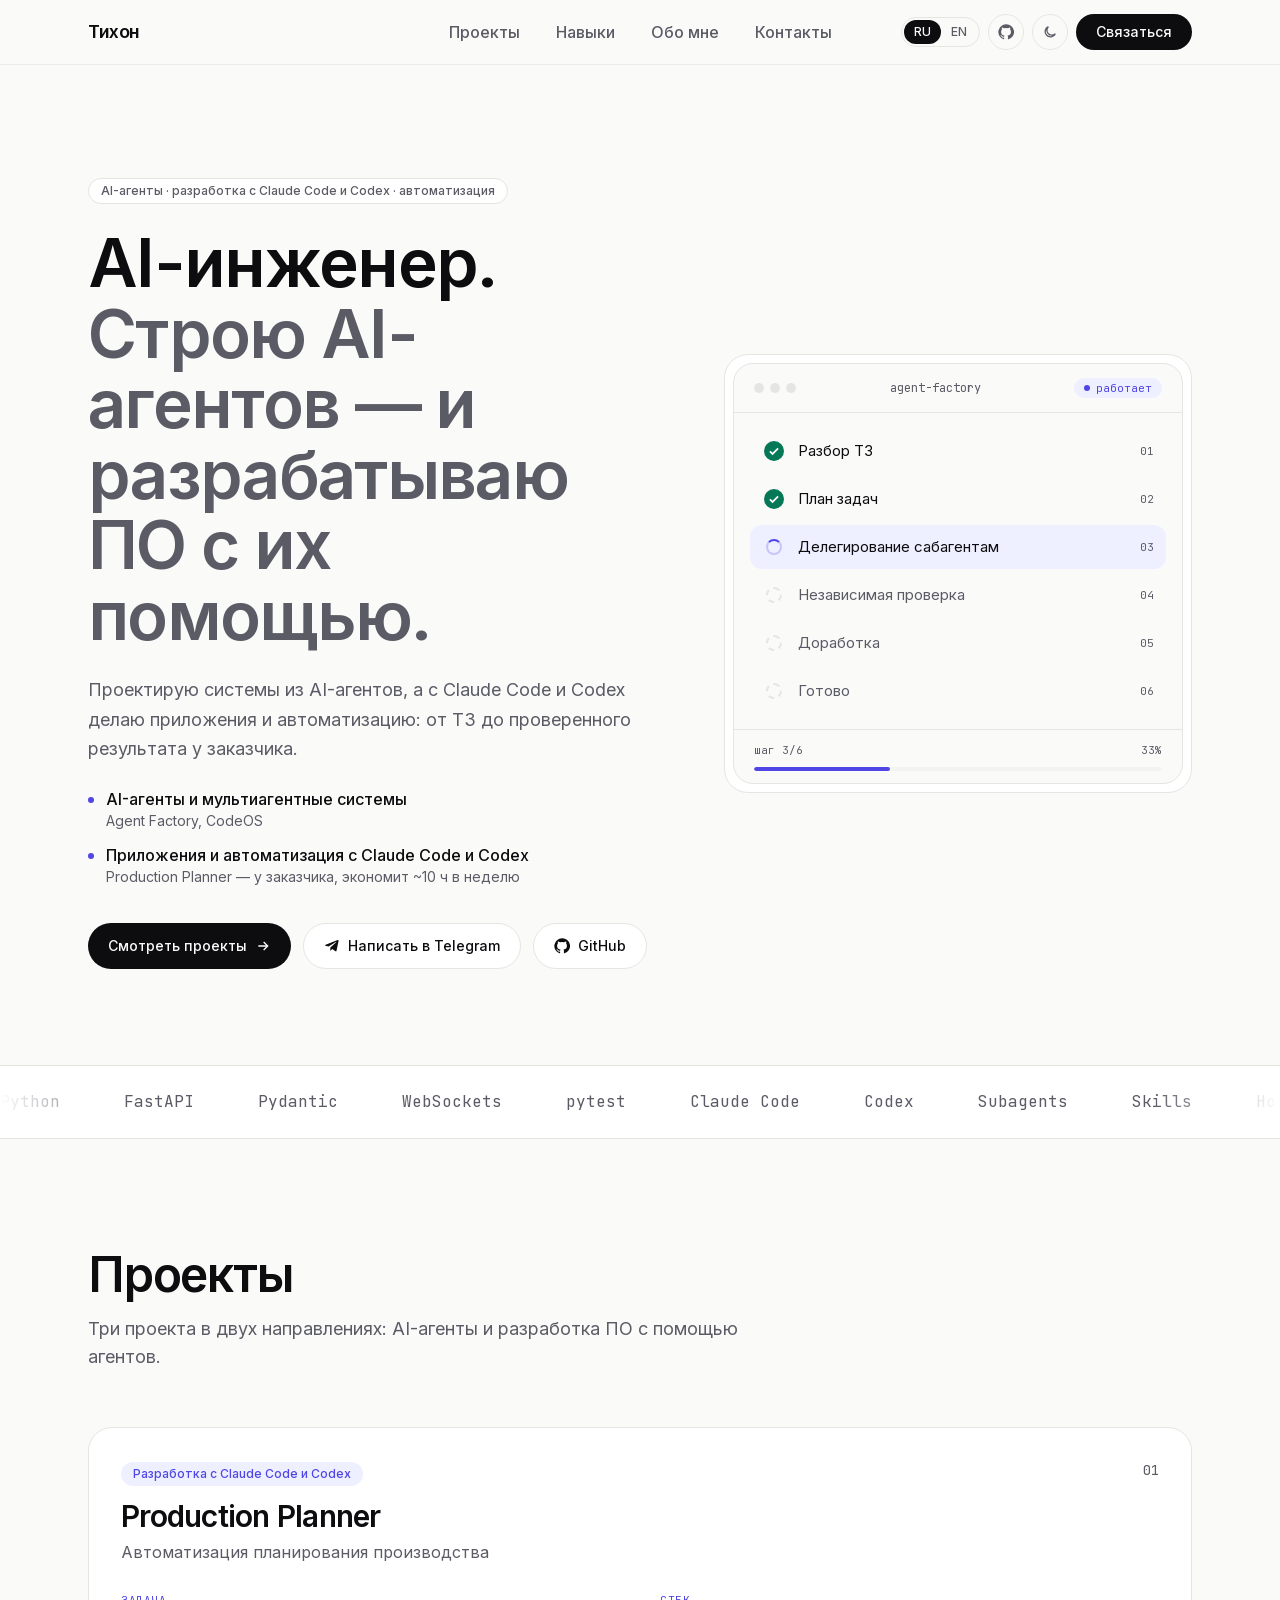
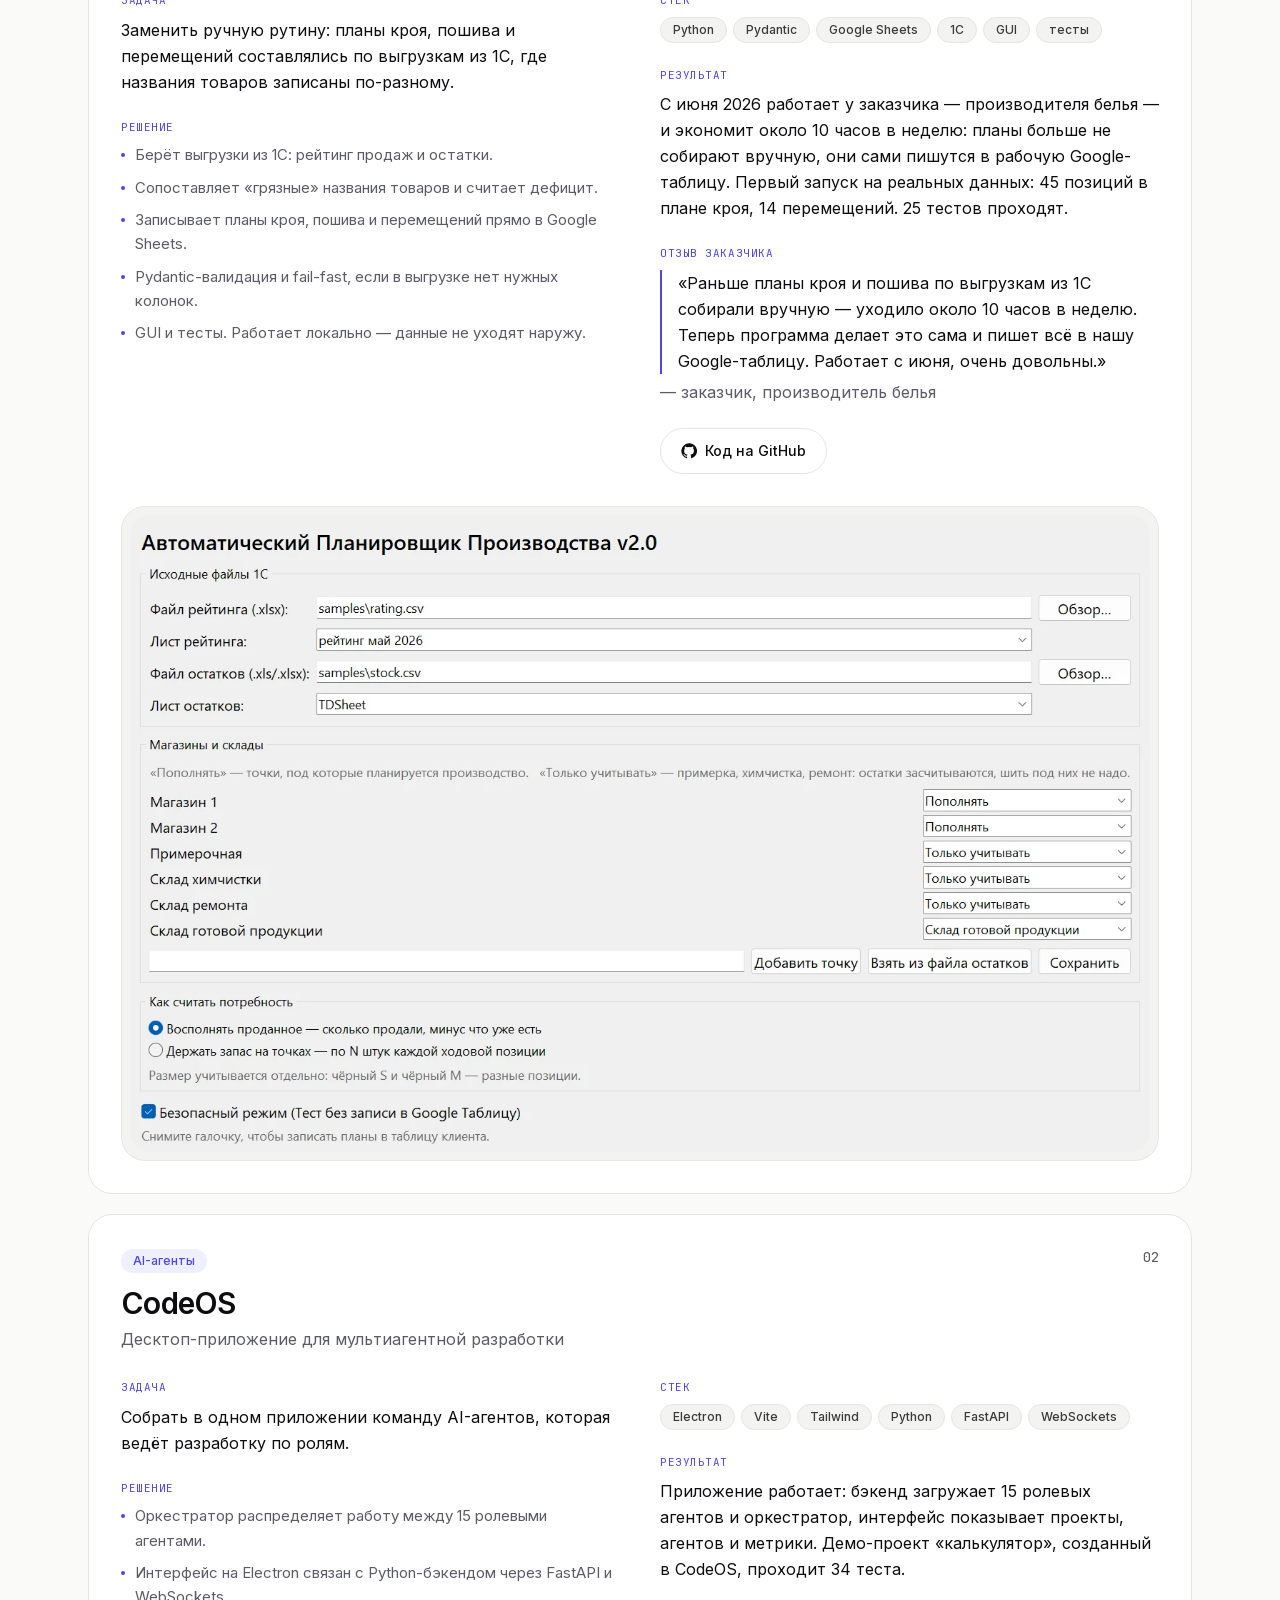
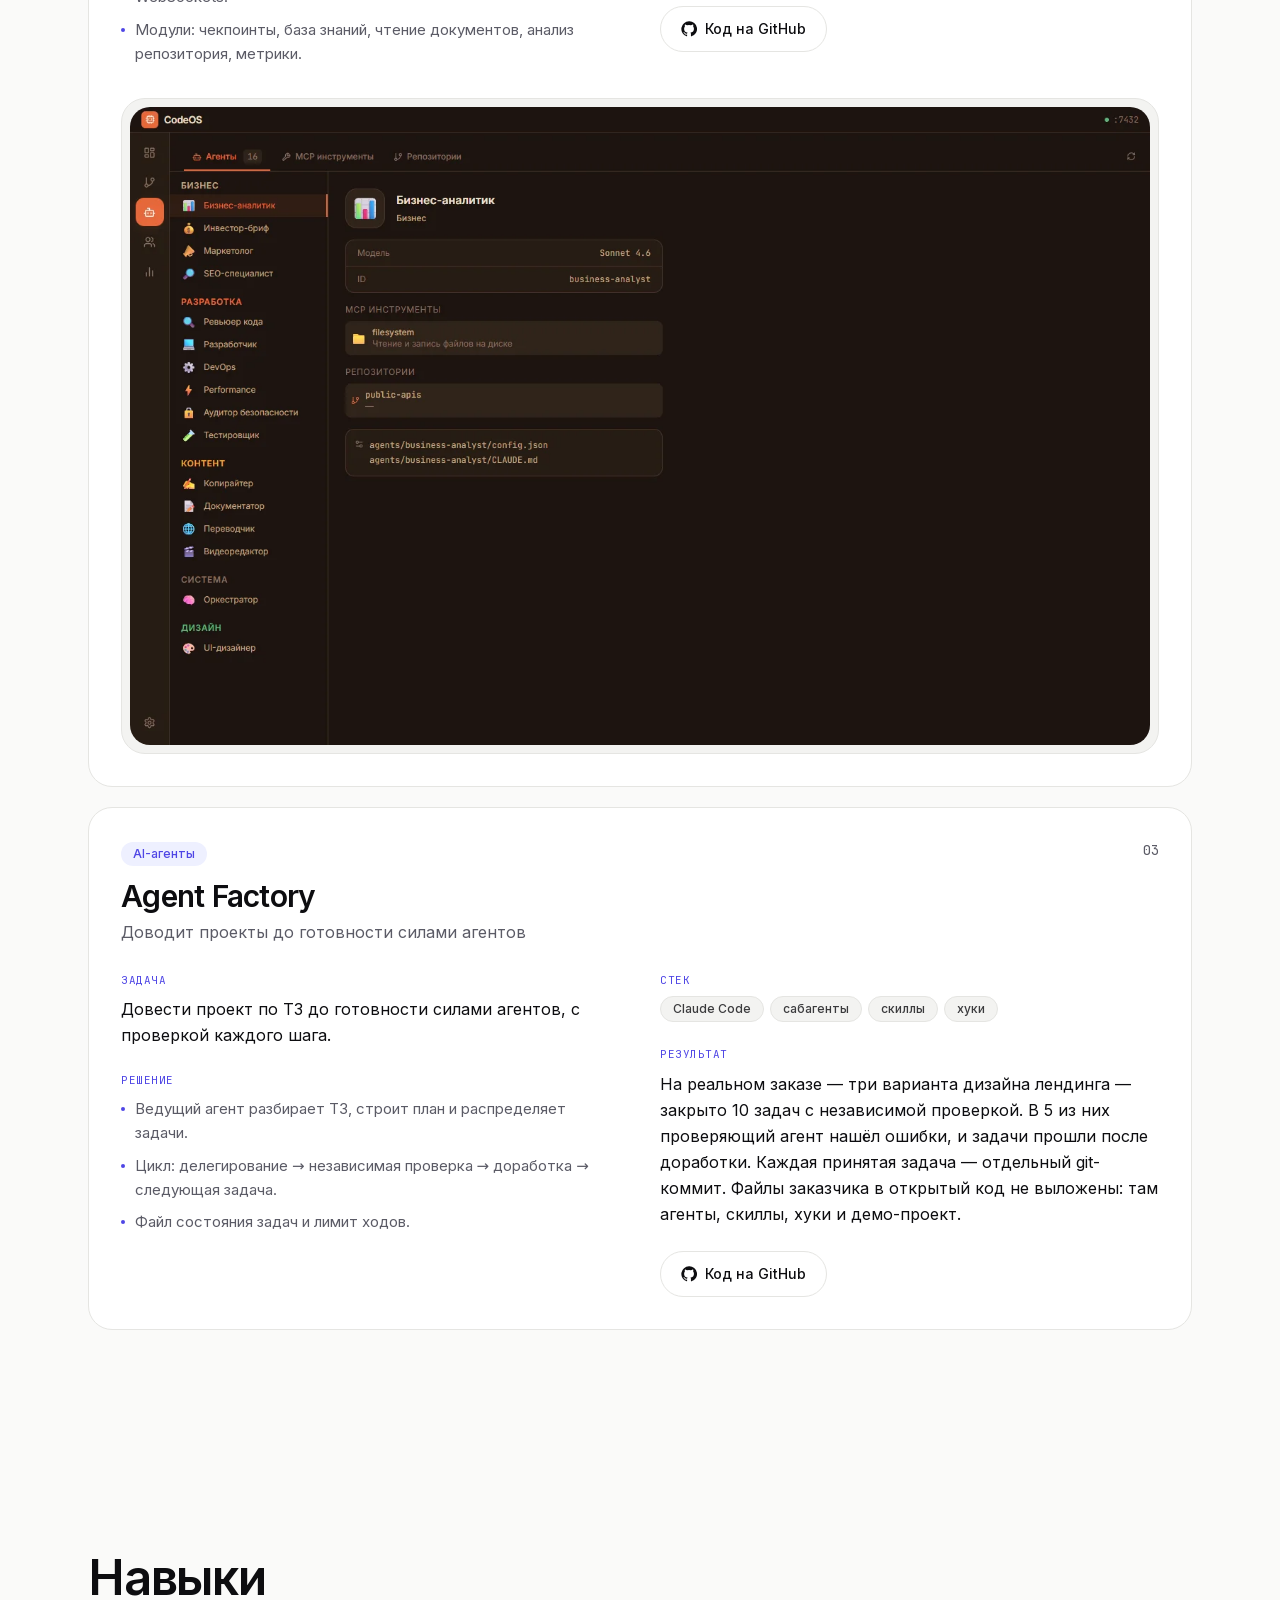
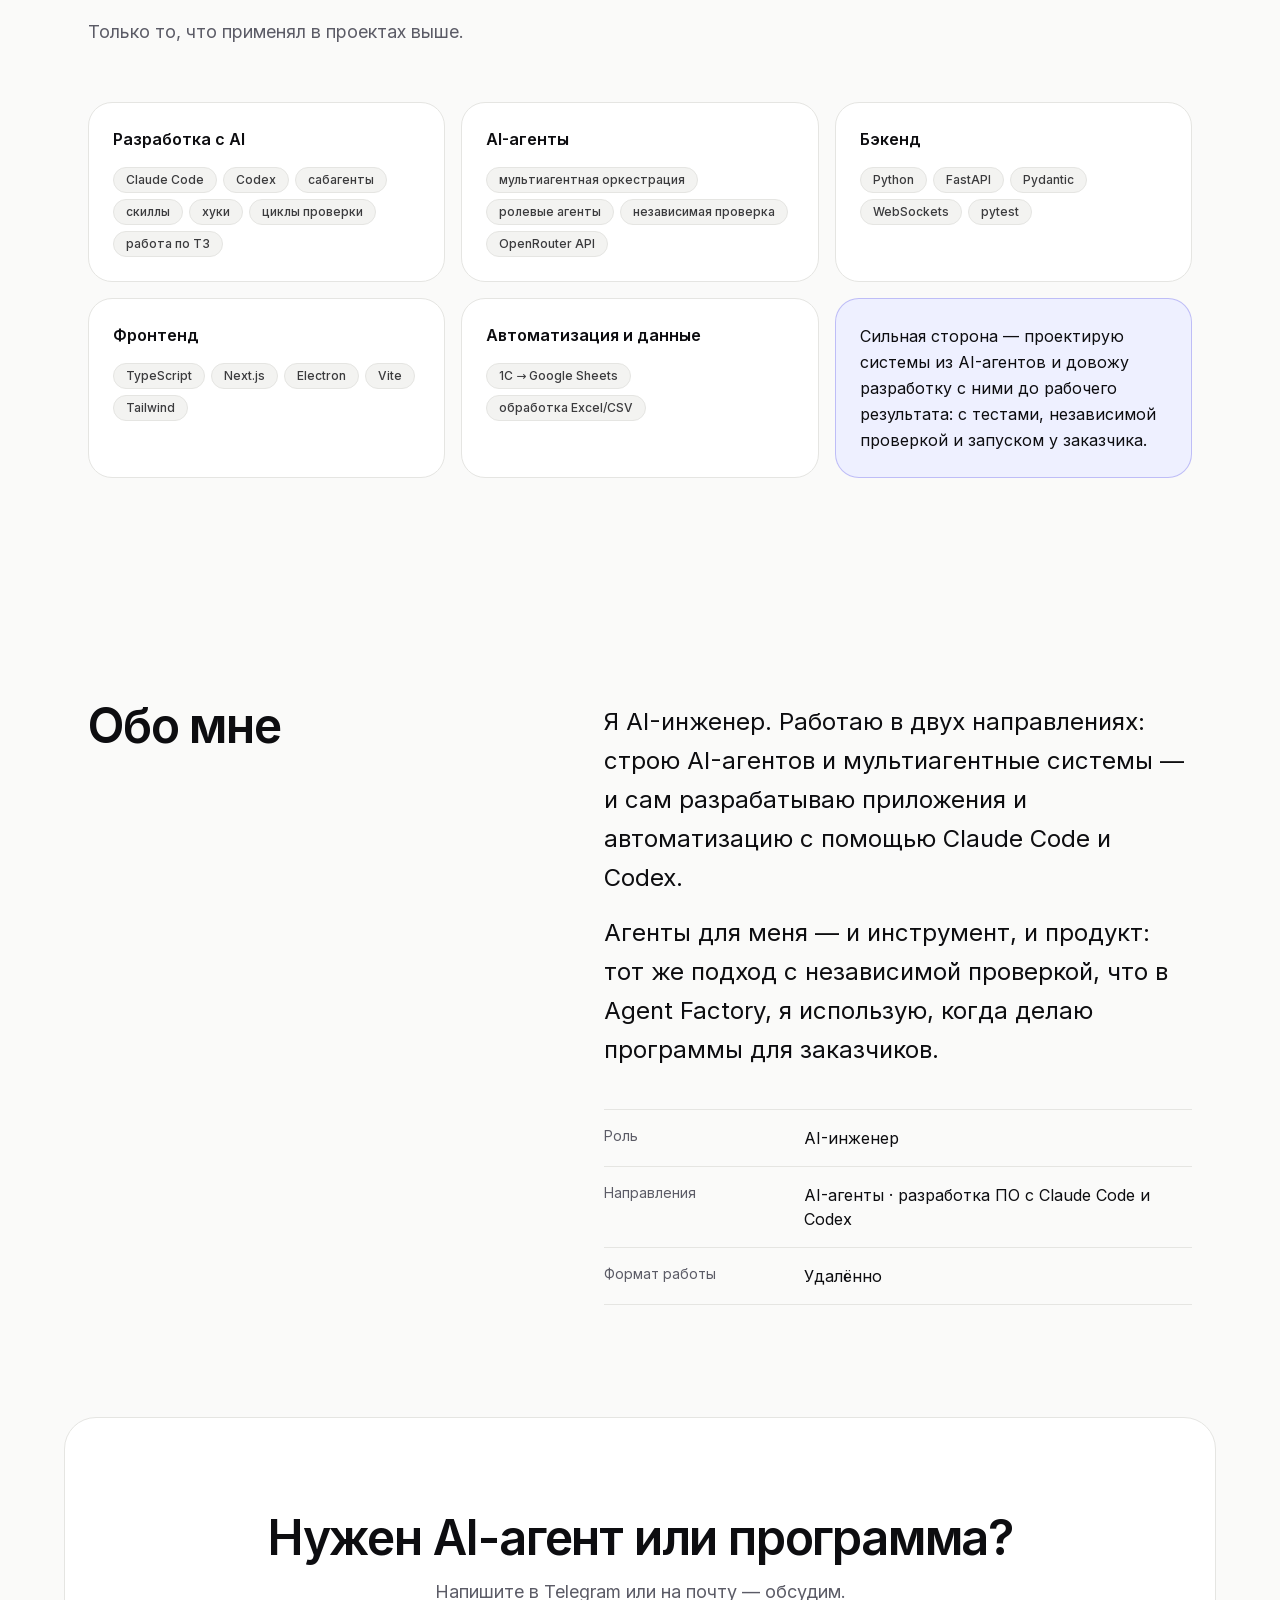
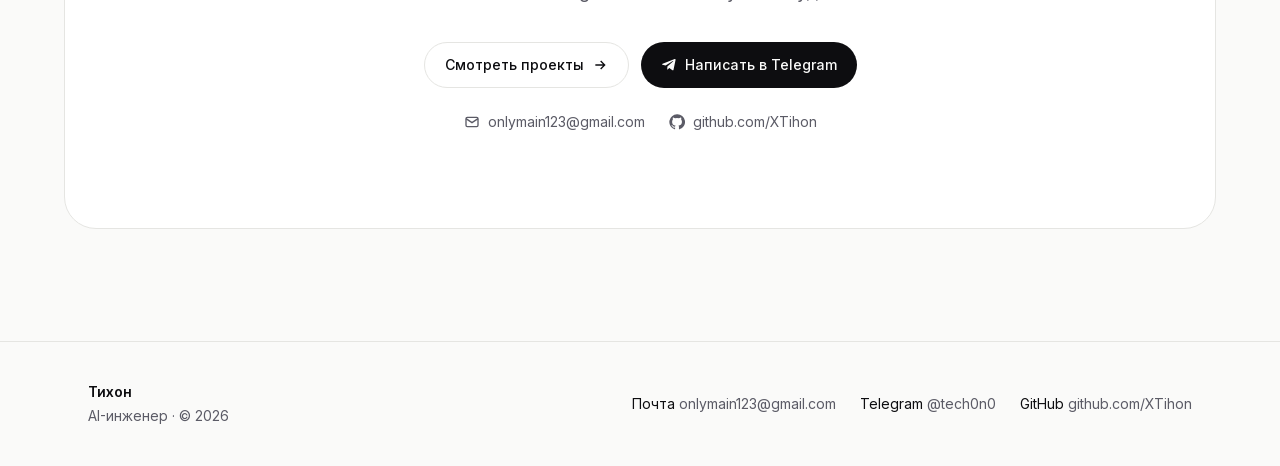
==== commit 7ff1b0c1: "Deploy: reworked portfolio (AI engineer + AI-assisted development) Co-Authored-By: Claude Opus 5.5 <" ====
--- a/index.html
+++ b/index.html
@@ -1 +1 @@
-<!DOCTYPE html><html lang="ru" class="W8DEUq_variable daGQeW_variable"><head><meta charSet="utf-8"/><meta name="viewport" content="width=device-width, initial-scale=1"/><link rel="preload" href="/_next/static/media/07c7676b89ed2778-s.p.2bn3s6zvc0dyp.woff2" as="font" crossorigin="" type="font/woff2"/><link rel="preload" href="/_next/static/media/53897e768d329f66-s.p.3t6q91iet4nsy.woff2" as="font" crossorigin="" type="font/woff2"/><link rel="preload" href="/_next/static/media/76b70a1dbe058eb5-s.p.1y4-pdgsjb-pw.woff2" as="font" crossorigin="" type="font/woff2"/><link rel="preload" href="/_next/static/media/99a2019bdfa8519b-s.p.176arc174-8zp.woff2" as="font" crossorigin="" type="font/woff2"/><link rel="stylesheet" href="/_next/static/chunks/1hubnnswk0vo3.css" data-precedence="next"/><link rel="preload" as="script" fetchPriority="low" href="/_next/static/chunks/3cfn99dbrcvvp.js"/><script src="/_next/static/chunks/08xcn3jnivpa8.js" async=""></script><script src="/_next/static/chunks/3wbm-994r45kr.js" async=""></script><script src="/_next/static/chunks/turbopack-3-ry682tkyiqk.js" async=""></script><script src="/_next/static/chunks/0umf92h1sb77c.js" async=""></script><script src="/_next/static/chunks/3_7mzgos46xja.js" async=""></script><meta name="next-size-adjust" content=""/><title>Тихон — AI-инженер по автоматизации — AI-агенты и бизнес-процессы</title><meta name="description" content="Портфолио AI-инженера по автоматизации: AI-агенты, автоматизация бизнес-процессов, интеграции 1С и Google Sheets."/><meta property="og:title" content="Тихон — AI-инженер по автоматизации — AI-агенты и бизнес-процессы"/><meta property="og:description" content="Портфолио AI-инженера по автоматизации: AI-агенты, автоматизация бизнес-процессов, интеграции 1С и Google Sheets."/><meta property="og:type" content="website"/><meta name="twitter:card" content="summary"/><meta name="twitter:title" content="Тихон — AI-инженер по автоматизации — AI-агенты и бизнес-процессы"/><meta name="twitter:description" content="Портфолио AI-инженера по автоматизации: AI-агенты, автоматизация бизнес-процессов, интеграции 1С и Google Sheets."/><link rel="icon" href="/favicon.svg"/><script>(function(){var d=document.documentElement;d.classList.add('js');try{var t=localStorage.getItem('theme');var dark=t?t==='dark':matchMedia('(prefers-color-scheme: dark)').matches;d.classList.toggle('dark',dark)}catch(e){}setTimeout(function(){if(!d.dataset.reveal)d.classList.remove('js')},4000)})()</script><script src="/_next/static/chunks/0cz1d0mv5g_q7.js" noModule=""></script></head><body class="font-sans"><div hidden=""><!--$--><!--/$--></div><header class="sticky top-0 z-50 border-b border-line/70 bg-bg/80 backdrop-blur-lg"><a href="#main" class="sr-only focus:not-sr-only focus:absolute focus:left-4 focus:top-4">К содержимому</a><div class="mx-auto grid h-16 max-w-6xl grid-cols-[1fr_auto] items-center gap-4 px-4 sm:px-6 md:grid-cols-[1fr_auto_1fr]"><a href="#top" class="min-w-0 text-lg font-semibold tracking-tight"><span class="truncate">Тихон</span></a><nav aria-label="Навигация" class="hidden items-center gap-1 text-base font-medium text-muted md:flex"><a href="#projects" class="rounded-full px-4 py-2 transition hover:bg-surface-2 hover:text-fg">Проекты</a><a href="#skills" class="rounded-full px-4 py-2 transition hover:bg-surface-2 hover:text-fg">Навыки</a><a href="#about" class="rounded-full px-4 py-2 transition hover:bg-surface-2 hover:text-fg">Обо мне</a><a href="#contact" class="rounded-full px-4 py-2 transition hover:bg-surface-2 hover:text-fg">Контакты</a></nav><div class="flex items-center justify-end gap-2"><div role="group" aria-label="Language / Язык" class="flex items-center rounded-full border border-line p-0.5 text-xs font-medium"><a href="/" hrefLang="ru" aria-current="true" class="rounded-full px-2.5 py-1 transition bg-fg text-bg">RU</a><a href="/en/" hrefLang="en" class="rounded-full px-2.5 py-1 transition text-muted hover:text-fg">EN</a></div><a href="https://github.com/XTihon" target="_blank" rel="noopener noreferrer" aria-label="GitHub" class="grid size-9 place-items-center rounded-full border border-line text-muted transition hover:text-fg"><svg viewBox="0 0 24 24" fill="currentColor" aria-hidden="true" class="size-4"><path d="M12 .5a11.5 11.5 0 0 0-3.64 22.41c.58.1.79-.25.79-.56v-2c-3.2.7-3.88-1.37-3.88-1.37-.52-1.34-1.28-1.69-1.28-1.69-1.05-.71.08-.7.08-.7 1.16.08 1.77 1.19 1.77 1.19 1.03 1.77 2.7 1.26 3.36.96.1-.75.4-1.26.73-1.55-2.55-.29-5.24-1.28-5.24-5.7 0-1.26.45-2.29 1.19-3.1-.12-.29-.52-1.47.11-3.06 0 0 .97-.31 3.17 1.18a11 11 0 0 1 5.77 0c2.2-1.49 3.17-1.18 3.17-1.18.63 1.59.23 2.77.11 3.06.74.81 1.19 1.84 1.19 3.1 0 4.43-2.7 5.4-5.26 5.69.41.36.78 1.06.78 2.14v3.17c0 .31.21.67.8.56A11.5 11.5 0 0 0 12 .5Z"></path></svg></a><button type="button" aria-label="Переключить тему" class="grid size-9 place-items-center rounded-full border border-line text-muted transition hover:text-fg"><svg viewBox="0 0 24 24" fill="none" stroke="currentColor" stroke-width="2" aria-hidden="true" class="size-4 dark:hidden"><path d="M20 14.5A8 8 0 1 1 9.5 4a6.5 6.5 0 0 0 10.5 10.5Z"></path></svg><svg viewBox="0 0 24 24" fill="none" stroke="currentColor" stroke-width="2" aria-hidden="true" class="hidden size-4 dark:block"><circle cx="12" cy="12" r="4"></circle><path d="M12 2v2M12 20v2M4.9 4.9l1.4 1.4M17.7 17.7l1.4 1.4M2 12h2M20 12h2M4.9 19.1l1.4-1.4M17.7 6.3l1.4-1.4"></path></svg></button><a href="#contact" class="inline-flex items-center justify-center gap-2 rounded-full bg-fg px-5 py-3 text-sm font-medium text-bg transition hover:opacity-85 focus-visible:outline-2 focus-visible:outline-offset-2 focus-visible:outline-accent !py-2 max-[1100px]:!hidden">Связаться</a><button type="button" aria-expanded="false" aria-controls="mobile-nav" aria-label="Открыть меню" class="grid size-9 place-items-center rounded-full border border-line md:hidden"><svg viewBox="0 0 24 24" fill="none" stroke="currentColor" stroke-width="2" aria-hidden="true" class="size-4"><path d="M4 7h16M4 12h16M4 17h16"></path></svg></button></div></div><nav id="mobile-nav" aria-label="Навигация" hidden="" class="border-t border-line px-4 pb-4 md:hidden"><a href="#projects" class="block py-3 text-base">Проекты</a><a href="#skills" class="block py-3 text-base">Навыки</a><a href="#about" class="block py-3 text-base">Обо мне</a><a href="#contact" class="block py-3 text-base">Контакты</a><a href="#contact" class="inline-flex items-center justify-center gap-2 rounded-full bg-fg px-5 py-3 text-sm font-medium text-bg transition hover:opacity-85 focus-visible:outline-2 focus-visible:outline-offset-2 focus-visible:outline-accent mt-2 w-full">Связаться</a></nav></header><main id="main"><section id="top" class="relative overflow-hidden"><div class="relative mx-auto grid max-w-6xl items-center gap-12 px-4 pb-16 pt-14 sm:px-6 sm:pt-20 lg:grid-cols-[1.1fr_0.9fr] lg:gap-16 lg:pb-24 lg:pt-28"><div><p class="mb-6 inline-flex rounded-full border border-line bg-surface px-3 py-1 text-xs font-medium text-muted">AI-агенты · мультиагентные системы · автоматизация</p><h1 class="text-[2.6rem] font-semibold leading-[1.05] tracking-tight sm:text-6xl lg:text-[4.2rem]">AI для бизнеса.<!-- --> <span class="text-muted">Строю агентов, которые доводят работу до конца.</span></h1><p class="mt-6 max-w-xl text-lg leading-relaxed text-muted">Проектирую системы из AI-агентов и автоматизирую бизнес-процессы: от разбора задачи до проверенного результата.</p><div class="mt-9 flex flex-col gap-3 sm:flex-row"><a href="#projects" class="inline-flex items-center justify-center gap-2 rounded-full bg-fg px-5 py-3 text-sm font-medium text-bg transition hover:opacity-85 focus-visible:outline-2 focus-visible:outline-offset-2 focus-visible:outline-accent">Смотреть проекты<svg viewBox="0 0 24 24" fill="none" stroke="currentColor" stroke-width="2" aria-hidden="true" class="size-4"><path d="M5 12h14M13 6l6 6-6 6"></path></svg></a><a href="https://t.me/tech0n0" target="_blank" rel="noopener noreferrer" class="inline-flex items-center justify-center gap-2 rounded-full border border-line bg-surface px-5 py-3 text-sm font-medium text-fg transition hover:border-fg/40 focus-visible:outline-2 focus-visible:outline-offset-2 focus-visible:outline-accent"><svg viewBox="0 0 24 24" fill="currentColor" aria-hidden="true" class="size-4"><path d="M21.9 4.3 18.8 19c-.2 1-.8 1.3-1.7.8l-4.6-3.4-2.2 2.1c-.3.3-.5.5-1 .5l.3-4.8 8.7-7.9c.4-.3-.1-.5-.6-.2L6.9 12.9l-4.6-1.4c-1-.3-1-1 .2-1.5l18-6.9c.8-.3 1.6.2 1.4 1.2Z"></path></svg>Написать в Telegram</a><a href="https://github.com/XTihon" target="_blank" rel="noopener noreferrer" class="inline-flex items-center justify-center gap-2 rounded-full border border-line bg-surface px-5 py-3 text-sm font-medium text-fg transition hover:border-fg/40 focus-visible:outline-2 focus-visible:outline-offset-2 focus-visible:outline-accent"><svg viewBox="0 0 24 24" fill="currentColor" aria-hidden="true" class="size-4"><path d="M12 .5a11.5 11.5 0 0 0-3.64 22.41c.58.1.79-.25.79-.56v-2c-3.2.7-3.88-1.37-3.88-1.37-.52-1.34-1.28-1.69-1.28-1.69-1.05-.71.08-.7.08-.7 1.16.08 1.77 1.19 1.77 1.19 1.03 1.77 2.7 1.26 3.36.96.1-.75.4-1.26.73-1.55-2.55-.29-5.24-1.28-5.24-5.7 0-1.26.45-2.29 1.19-3.1-.12-.29-.52-1.47.11-3.06 0 0 .97-.31 3.17 1.18a11 11 0 0 1 5.77 0c2.2-1.49 3.17-1.18 3.17-1.18.63 1.59.23 2.77.11 3.06.74.81 1.19 1.84 1.19 3.1 0 4.43-2.7 5.4-5.26 5.69.41.36.78 1.06.78 2.14v3.17c0 .31.21.67.8.56A11.5 11.5 0 0 0 12 .5Z"></path></svg>GitHub</a></div></div><div><div class="relative rounded-3xl border border-line bg-surface p-2"><div class="rounded-[1.25rem] border border-line bg-bg"><div class="flex items-center justify-between border-b border-line px-5 py-3.5"><div class="flex items-center gap-1.5" aria-hidden="true"><span class="size-2.5 rounded-full bg-line"></span><span class="size-2.5 rounded-full bg-line"></span><span class="size-2.5 rounded-full bg-line"></span></div><span class="font-mono text-xs text-muted">agent-factory</span><span class="inline-flex items-center gap-1.5 rounded-full px-2.5 py-0.5 font-mono text-[11px] bg-accent-soft text-accent"><span class="size-1.5 rounded-full animate-pulse bg-accent"></span>работает</span></div><ol class="space-y-1 p-3 sm:p-4"><li class="flex items-center gap-3 rounded-xl px-3 py-2.5 transition-colors duration-500 bg-accent-soft"><span class="grid size-6 shrink-0 place-items-center" aria-hidden="true"><span class="size-4 animate-spin rounded-full border-2 border-accent/25 border-t-accent"></span></span><span class="text-sm sm:text-[15px] text-fg">Разбор ТЗ</span><span class="ml-auto font-mono text-[11px] text-muted">01</span></li><li class="flex items-center gap-3 rounded-xl px-3 py-2.5 transition-colors duration-500 "><span class="grid size-6 shrink-0 place-items-center" aria-hidden="true"><span class="size-4 rounded-full border-2 border-dashed border-line"></span></span><span class="text-sm sm:text-[15px] text-muted">План задач</span><span class="ml-auto font-mono text-[11px] text-muted">02</span></li><li class="flex items-center gap-3 rounded-xl px-3 py-2.5 transition-colors duration-500 "><span class="grid size-6 shrink-0 place-items-center" aria-hidden="true"><span class="size-4 rounded-full border-2 border-dashed border-line"></span></span><span class="text-sm sm:text-[15px] text-muted">Делегирование сабагентам</span><span class="ml-auto font-mono text-[11px] text-muted">03</span></li><li class="flex items-center gap-3 rounded-xl px-3 py-2.5 transition-colors duration-500 "><span class="grid size-6 shrink-0 place-items-center" aria-hidden="true"><span class="size-4 rounded-full border-2 border-dashed border-line"></span></span><span class="text-sm sm:text-[15px] text-muted">Независимая проверка</span><span class="ml-auto font-mono text-[11px] text-muted">04</span></li><li class="flex items-center gap-3 rounded-xl px-3 py-2.5 transition-colors duration-500 "><span class="grid size-6 shrink-0 place-items-center" aria-hidden="true"><span class="size-4 rounded-full border-2 border-dashed border-line"></span></span><span class="text-sm sm:text-[15px] text-muted">Доработка</span><span class="ml-auto font-mono text-[11px] text-muted">05</span></li><li class="flex items-center gap-3 rounded-xl px-3 py-2.5 transition-colors duration-500 "><span class="grid size-6 shrink-0 place-items-center" aria-hidden="true"><span class="size-4 rounded-full border-2 border-dashed border-line"></span></span><span class="text-sm sm:text-[15px] text-muted">Готово</span><span class="ml-auto font-mono text-[11px] text-muted">06</span></li></ol><div class="border-t border-line px-5 py-3"><div class="mb-2 flex justify-between font-mono text-[11px] text-muted"><span>шаг<!-- --> <!-- -->1<!-- -->/<!-- -->6</span><span>0<!-- -->%</span></div><div class="h-1 overflow-hidden rounded-full bg-surface-2"><div class="h-full rounded-full bg-accent transition-[width] duration-700 ease-out" style="width:0%"></div></div></div></div></div></div></div></section><section aria-label="Технологии из проектов" class="border-y border-line bg-surface py-6"><div class="marquee overflow-hidden"><ul class="marquee-track flex w-max"><li class="shrink-0 pr-12 font-mono text-sm text-muted sm:pr-16 sm:text-base">Python</li><li class="shrink-0 pr-12 font-mono text-sm text-muted sm:pr-16 sm:text-base">FastAPI</li><li class="shrink-0 pr-12 font-mono text-sm text-muted sm:pr-16 sm:text-base">Pydantic</li><li class="shrink-0 pr-12 font-mono text-sm text-muted sm:pr-16 sm:text-base">WebSockets</li><li class="shrink-0 pr-12 font-mono text-sm text-muted sm:pr-16 sm:text-base">pytest</li><li class="shrink-0 pr-12 font-mono text-sm text-muted sm:pr-16 sm:text-base">Claude Code</li><li class="shrink-0 pr-12 font-mono text-sm text-muted sm:pr-16 sm:text-base">Subagents</li><li class="shrink-0 pr-12 font-mono text-sm text-muted sm:pr-16 sm:text-base">Skills</li><li class="shrink-0 pr-12 font-mono text-sm text-muted sm:pr-16 sm:text-base">OpenRouter API</li><li class="shrink-0 pr-12 font-mono text-sm text-muted sm:pr-16 sm:text-base">TypeScript</li><li class="shrink-0 pr-12 font-mono text-sm text-muted sm:pr-16 sm:text-base">Next.js</li><li class="shrink-0 pr-12 font-mono text-sm text-muted sm:pr-16 sm:text-base">Electron</li><li class="shrink-0 pr-12 font-mono text-sm text-muted sm:pr-16 sm:text-base">Vite</li><li class="shrink-0 pr-12 font-mono text-sm text-muted sm:pr-16 sm:text-base">Tailwind</li><li class="shrink-0 pr-12 font-mono text-sm text-muted sm:pr-16 sm:text-base">Monaco</li><li class="shrink-0 pr-12 font-mono text-sm text-muted sm:pr-16 sm:text-base">NumPy</li><li class="shrink-0 pr-12 font-mono text-sm text-muted sm:pr-16 sm:text-base">Google Sheets</li><li class="shrink-0 pr-12 font-mono text-sm text-muted sm:pr-16 sm:text-base">FFmpeg</li><li class="shrink-0 pr-12 font-mono text-sm text-muted sm:pr-16 sm:text-base">Rust</li><li aria-hidden="true" class="marquee-dup shrink-0 pr-12 font-mono text-sm text-muted sm:pr-16 sm:text-base">Python</li><li aria-hidden="true" class="marquee-dup shrink-0 pr-12 font-mono text-sm text-muted sm:pr-16 sm:text-base">FastAPI</li><li aria-hidden="true" class="marquee-dup shrink-0 pr-12 font-mono text-sm text-muted sm:pr-16 sm:text-base">Pydantic</li><li aria-hidden="true" class="marquee-dup shrink-0 pr-12 font-mono text-sm text-muted sm:pr-16 sm:text-base">WebSockets</li><li aria-hidden="true" class="marquee-dup shrink-0 pr-12 font-mono text-sm text-muted sm:pr-16 sm:text-base">pytest</li><li aria-hidden="true" class="marquee-dup shrink-0 pr-12 font-mono text-sm text-muted sm:pr-16 sm:text-base">Claude Code</li><li aria-hidden="true" class="marquee-dup shrink-0 pr-12 font-mono text-sm text-muted sm:pr-16 sm:text-base">Subagents</li><li aria-hidden="true" class="marquee-dup shrink-0 pr-12 font-mono text-sm text-muted sm:pr-16 sm:text-base">Skills</li><li aria-hidden="true" class="marquee-dup shrink-0 pr-12 font-mono text-sm text-muted sm:pr-16 sm:text-base">OpenRouter API</li><li aria-hidden="true" class="marquee-dup shrink-0 pr-12 font-mono text-sm text-muted sm:pr-16 sm:text-base">TypeScript</li><li aria-hidden="true" class="marquee-dup shrink-0 pr-12 font-mono text-sm text-muted sm:pr-16 sm:text-base">Next.js</li><li aria-hidden="true" class="marquee-dup shrink-0 pr-12 font-mono text-sm text-muted sm:pr-16 sm:text-base">Electron</li><li aria-hidden="true" class="marquee-dup shrink-0 pr-12 font-mono text-sm text-muted sm:pr-16 sm:text-base">Vite</li><li aria-hidden="true" class="marquee-dup shrink-0 pr-12 font-mono text-sm text-muted sm:pr-16 sm:text-base">Tailwind</li><li aria-hidden="true" class="marquee-dup shrink-0 pr-12 font-mono text-sm text-muted sm:pr-16 sm:text-base">Monaco</li><li aria-hidden="true" class="marquee-dup shrink-0 pr-12 font-mono text-sm text-muted sm:pr-16 sm:text-base">NumPy</li><li aria-hidden="true" class="marquee-dup shrink-0 pr-12 font-mono text-sm text-muted sm:pr-16 sm:text-base">Google Sheets</li><li aria-hidden="true" class="marquee-dup shrink-0 pr-12 font-mono text-sm text-muted sm:pr-16 sm:text-base">FFmpeg</li><li aria-hidden="true" class="marquee-dup shrink-0 pr-12 font-mono text-sm text-muted sm:pr-16 sm:text-base">Rust</li></ul></div></section><section id="projects" class="py-20 sm:py-28"><div class="mx-auto max-w-6xl px-4 sm:px-6"><div data-reveal="true" class="mb-10 max-w-2xl sm:mb-14"><h2 class="text-3xl font-semibold tracking-tight sm:text-5xl">Проекты</h2><p class="mt-4 text-lg text-muted">Пять главных кейсов: задача, решение, стек и результат.</p></div><div class="grid gap-5 lg:grid-cols-2"><article data-reveal="true" class="rounded-3xl border border-line bg-surface p-6 sm:p-8 "><div class="flex items-start justify-between gap-4"><div><h3 class="text-2xl font-semibold tracking-tight sm:text-3xl">Production Planner</h3><p class="mt-1.5 text-muted">Автоматизация планирования производства</p></div><span class="font-mono text-sm text-muted">01</span></div><div class="mt-7 grid gap-6 "><div class="space-y-6"><div><div class="mb-2 font-mono text-[11px] uppercase tracking-wider text-accent">Задача</div><p class="leading-relaxed">Заменить ручную рутину: планы кроя, пошива и перемещений составлялись по выгрузкам из 1С, где названия товаров записаны по-разному.</p></div><div><div class="mb-2 font-mono text-[11px] uppercase tracking-wider text-accent">Решение</div><ul class="space-y-2 text-[15px] leading-relaxed text-muted"><li class="flex gap-2.5"><span class="mt-2.5 size-1 shrink-0 rounded-full bg-accent" aria-hidden="true"></span><span>Берёт выгрузки из 1С: рейтинг продаж и остатки.</span></li><li class="flex gap-2.5"><span class="mt-2.5 size-1 shrink-0 rounded-full bg-accent" aria-hidden="true"></span><span>Сопоставляет «грязные» названия товаров и считает дефицит.</span></li><li class="flex gap-2.5"><span class="mt-2.5 size-1 shrink-0 rounded-full bg-accent" aria-hidden="true"></span><span>Записывает планы кроя, пошива и перемещений прямо в Google Sheets.</span></li><li class="flex gap-2.5"><span class="mt-2.5 size-1 shrink-0 rounded-full bg-accent" aria-hidden="true"></span><span>Pydantic-валидация и fail-fast, если в выгрузке нет нужных колонок.</span></li><li class="flex gap-2.5"><span class="mt-2.5 size-1 shrink-0 rounded-full bg-accent" aria-hidden="true"></span><span>GUI и тесты. Работает локально — данные не уходят наружу.</span></li></ul></div></div><div class="space-y-6"><div><div class="mb-2 font-mono text-[11px] uppercase tracking-wider text-accent">Стек</div><div class="flex flex-wrap gap-1.5"><span class="inline-flex items-center rounded-full border border-line bg-surface-2 px-3 py-1 text-xs font-medium text-fg/80">Python</span><span class="inline-flex items-center rounded-full border border-line bg-surface-2 px-3 py-1 text-xs font-medium text-fg/80">Pydantic</span><span class="inline-flex items-center rounded-full border border-line bg-surface-2 px-3 py-1 text-xs font-medium text-fg/80">Google Sheets</span><span class="inline-flex items-center rounded-full border border-line bg-surface-2 px-3 py-1 text-xs font-medium text-fg/80">1С</span><span class="inline-flex items-center rounded-full border border-line bg-surface-2 px-3 py-1 text-xs font-medium text-fg/80">GUI</span><span class="inline-flex items-center rounded-full border border-line bg-surface-2 px-3 py-1 text-xs font-medium text-fg/80">тесты</span></div></div><div><div class="mb-2 font-mono text-[11px] uppercase tracking-wider text-accent">Результат</div><p class="leading-relaxed">С июня 2026 работает у заказчика — производителя белья — и экономит около 10 часов в неделю: планы больше не собирают вручную, они сами пишутся в рабочую Google-таблицу. Первый запуск на реальных данных: 45 позиций в плане кроя, 14 перемещений. 25 тестов проходят.</p></div><figure><div class="mb-2 font-mono text-[11px] uppercase tracking-wider text-accent">Отзыв заказчика</div><blockquote class="border-l-2 border-accent pl-4 leading-relaxed">«<!-- -->Раньше планы кроя и пошива по выгрузкам из 1С собирали вручную — уходило около 10 часов в неделю. Теперь программа делает это сама и пишет всё в нашу Google-таблицу. Работает с июня, очень довольны.<!-- -->»</blockquote><figcaption class="mt-1.5 text-muted">— <!-- -->заказчик, производитель белья</figcaption></figure><a href="https://github.com/XTihon/production-planner-1c" target="_blank" rel="noopener noreferrer" class="inline-flex items-center justify-center gap-2 rounded-full border border-line bg-surface px-5 py-3 text-sm font-medium text-fg transition hover:border-fg/40 focus-visible:outline-2 focus-visible:outline-offset-2 focus-visible:outline-accent"><svg viewBox="0 0 24 24" fill="currentColor" aria-hidden="true" class="size-4"><path d="M12 .5a11.5 11.5 0 0 0-3.64 22.41c.58.1.79-.25.79-.56v-2c-3.2.7-3.88-1.37-3.88-1.37-.52-1.34-1.28-1.69-1.28-1.69-1.05-.71.08-.7.08-.7 1.16.08 1.77 1.19 1.77 1.19 1.03 1.77 2.7 1.26 3.36.96.1-.75.4-1.26.73-1.55-2.55-.29-5.24-1.28-5.24-5.7 0-1.26.45-2.29 1.19-3.1-.12-.29-.52-1.47.11-3.06 0 0 .97-.31 3.17 1.18a11 11 0 0 1 5.77 0c2.2-1.49 3.17-1.18 3.17-1.18.63 1.59.23 2.77.11 3.06.74.81 1.19 1.84 1.19 3.1 0 4.43-2.7 5.4-5.26 5.69.41.36.78 1.06.78 2.14v3.17c0 .31.21.67.8.56A11.5 11.5 0 0 0 12 .5Z"></path></svg>Код на GitHub</a></div></div></article><article data-reveal="true" class="rounded-3xl border border-line bg-surface p-6 sm:p-8 lg:col-span-2"><div class="flex items-start justify-between gap-4"><div><h3 class="text-2xl font-semibold tracking-tight sm:text-3xl">CodeOS</h3><p class="mt-1.5 text-muted">Десктоп-приложение для мультиагентной разработки</p></div><span class="font-mono text-sm text-muted">02</span></div><div class="mt-7 grid gap-6 lg:grid-cols-2 lg:gap-10"><div class="space-y-6"><div><div class="mb-2 font-mono text-[11px] uppercase tracking-wider text-accent">Задача</div><p class="leading-relaxed">Собрать в одном приложении команду AI-агентов, которая ведёт разработку по ролям.</p></div><div><div class="mb-2 font-mono text-[11px] uppercase tracking-wider text-accent">Решение</div><ul class="space-y-2 text-[15px] leading-relaxed text-muted"><li class="flex gap-2.5"><span class="mt-2.5 size-1 shrink-0 rounded-full bg-accent" aria-hidden="true"></span><span>Оркестратор распределяет работу между 15 ролевыми агентами.</span></li><li class="flex gap-2.5"><span class="mt-2.5 size-1 shrink-0 rounded-full bg-accent" aria-hidden="true"></span><span>Интерфейс на Electron связан с Python-бэкендом через FastAPI и WebSockets.</span></li><li class="flex gap-2.5"><span class="mt-2.5 size-1 shrink-0 rounded-full bg-accent" aria-hidden="true"></span><span>Модули: чекпоинты, база знаний, чтение документов, анализ репозитория, метрики.</span></li></ul></div></div><div class="space-y-6"><div><div class="mb-2 font-mono text-[11px] uppercase tracking-wider text-accent">Стек</div><div class="flex flex-wrap gap-1.5"><span class="inline-flex items-center rounded-full border border-line bg-surface-2 px-3 py-1 text-xs font-medium text-fg/80">Electron</span><span class="inline-flex items-center rounded-full border border-line bg-surface-2 px-3 py-1 text-xs font-medium text-fg/80">Vite</span><span class="inline-flex items-center rounded-full border border-line bg-surface-2 px-3 py-1 text-xs font-medium text-fg/80">Tailwind</span><span class="inline-flex items-center rounded-full border border-line bg-surface-2 px-3 py-1 text-xs font-medium text-fg/80">Python</span><span class="inline-flex items-center rounded-full border border-line bg-surface-2 px-3 py-1 text-xs font-medium text-fg/80">FastAPI</span><span class="inline-flex items-center rounded-full border border-line bg-surface-2 px-3 py-1 text-xs font-medium text-fg/80">WebSockets</span></div></div><div><div class="mb-2 font-mono text-[11px] uppercase tracking-wider text-accent">Результат</div><p class="leading-relaxed">Приложение работает: бэкенд загружает 15 ролевых агентов и оркестратор, интерфейс показывает проекты, агентов и метрики. Демо-проект «калькулятор», созданный в CodeOS, проходит 34 теста.</p></div><a href="https://github.com/XTihon/codeos" target="_blank" rel="noopener noreferrer" class="inline-flex items-center justify-center gap-2 rounded-full border border-line bg-surface px-5 py-3 text-sm font-medium text-fg transition hover:border-fg/40 focus-visible:outline-2 focus-visible:outline-offset-2 focus-visible:outline-accent"><svg viewBox="0 0 24 24" fill="currentColor" aria-hidden="true" class="size-4"><path d="M12 .5a11.5 11.5 0 0 0-3.64 22.41c.58.1.79-.25.79-.56v-2c-3.2.7-3.88-1.37-3.88-1.37-.52-1.34-1.28-1.69-1.28-1.69-1.05-.71.08-.7.08-.7 1.16.08 1.77 1.19 1.77 1.19 1.03 1.77 2.7 1.26 3.36.96.1-.75.4-1.26.73-1.55-2.55-.29-5.24-1.28-5.24-5.7 0-1.26.45-2.29 1.19-3.1-.12-.29-.52-1.47.11-3.06 0 0 .97-.31 3.17 1.18a11 11 0 0 1 5.77 0c2.2-1.49 3.17-1.18 3.17-1.18.63 1.59.23 2.77.11 3.06.74.81 1.19 1.84 1.19 3.1 0 4.43-2.7 5.4-5.26 5.69.41.36.78 1.06.78 2.14v3.17c0 .31.21.67.8.56A11.5 11.5 0 0 0 12 .5Z"></path></svg>Код на GitHub</a></div></div><div class="mt-8"><figure class="rounded-2xl border border-line bg-surface-2 p-4 sm:p-5"><div class="flex flex-col gap-2 lg:flex-row lg:items-stretch"><div class="flex-1 rounded-2xl border px-4 py-3 text-center border-line bg-bg"><div class="text-sm font-semibold">Интерфейс</div><div class="mt-0.5 font-mono text-[11px] text-muted">Electron · Vite · Tailwind</div></div><svg viewBox="0 0 24 24" fill="none" stroke="currentColor" stroke-width="2" aria-hidden="true" class="size-5 shrink-0 rotate-90 self-center text-muted lg:rotate-0"><path d="M5 12h14M13 6l6 6-6 6"></path></svg><div class="flex-1 rounded-2xl border px-4 py-3 text-center border-line bg-bg"><div class="text-sm font-semibold">API</div><div class="mt-0.5 font-mono text-[11px] text-muted">FastAPI · WebSockets</div></div><svg viewBox="0 0 24 24" fill="none" stroke="currentColor" stroke-width="2" aria-hidden="true" class="size-5 shrink-0 rotate-90 self-center text-muted lg:rotate-0"><path d="M5 12h14M13 6l6 6-6 6"></path></svg><div class="flex-1 rounded-2xl border px-4 py-3 text-center border-accent/40 bg-accent-soft"><div class="text-sm font-semibold">Оркестратор</div><div class="mt-0.5 font-mono text-[11px] text-muted">распределяет задачи</div></div><svg viewBox="0 0 24 24" fill="none" stroke="currentColor" stroke-width="2" aria-hidden="true" class="size-5 shrink-0 rotate-90 self-center text-muted lg:rotate-0"><path d="M5 12h14M13 6l6 6-6 6"></path></svg><div class="flex-1 rounded-2xl border px-4 py-3 text-center border-line bg-bg"><div class="text-sm font-semibold">15 ролевых агентов</div></div></div><div class="mt-4 flex flex-wrap justify-center gap-1.5"><span class="rounded-md border border-line bg-bg px-2 py-0.5 font-mono text-[11px] text-muted">разработчик</span><span class="rounded-md border border-line bg-bg px-2 py-0.5 font-mono text-[11px] text-muted">тестировщик</span><span class="rounded-md border border-line bg-bg px-2 py-0.5 font-mono text-[11px] text-muted">код-ревьюер</span><span class="rounded-md border border-line bg-bg px-2 py-0.5 font-mono text-[11px] text-muted">security-аудитор</span><span class="rounded-md border border-line bg-bg px-2 py-0.5 font-mono text-[11px] text-muted">DevOps</span><span class="rounded-md border border-line bg-bg px-2 py-0.5 font-mono text-[11px] text-muted">UI-дизайнер</span><span class="rounded-md border border-line bg-bg px-2 py-0.5 font-mono text-[11px] text-muted">копирайтер</span><span class="rounded-md border border-line bg-bg px-2 py-0.5 font-mono text-[11px] text-muted">маркетолог</span><span class="rounded-md border border-line bg-bg px-2 py-0.5 font-mono text-[11px] text-muted">SEO</span><span class="rounded-md border border-line bg-bg px-2 py-0.5 font-mono text-[11px] text-muted">переводчик</span><span class="rounded-md border border-line bg-bg px-2 py-0.5 font-mono text-[11px] text-muted">и др.</span></div><figcaption class="mt-4 border-t border-line pt-3 text-center text-xs text-muted"><span class="font-semibold text-fg">Модули<!-- -->:</span> <!-- -->чекпоинты · база знаний · чтение документов · анализ репозитория · метрики</figcaption></figure></div></article><article data-reveal="true" class="rounded-3xl border border-line bg-surface p-6 sm:p-8 "><div class="flex items-start justify-between gap-4"><div><h3 class="text-2xl font-semibold tracking-tight sm:text-3xl">Agent Factory</h3><p class="mt-1.5 text-muted">Доводит проекты до готовности силами агентов</p></div><span class="font-mono text-sm text-muted">03</span></div><div class="mt-7 grid gap-6 "><div class="space-y-6"><div><div class="mb-2 font-mono text-[11px] uppercase tracking-wider text-accent">Задача</div><p class="leading-relaxed">Довести проект по ТЗ до готовности силами агентов, с проверкой каждого шага.</p></div><div><div class="mb-2 font-mono text-[11px] uppercase tracking-wider text-accent">Решение</div><ul class="space-y-2 text-[15px] leading-relaxed text-muted"><li class="flex gap-2.5"><span class="mt-2.5 size-1 shrink-0 rounded-full bg-accent" aria-hidden="true"></span><span>Ведущий агент разбирает ТЗ, строит план и распределяет задачи.</span></li><li class="flex gap-2.5"><span class="mt-2.5 size-1 shrink-0 rounded-full bg-accent" aria-hidden="true"></span><span>Цикл: делегирование → независимая проверка → доработка → следующая задача.</span></li><li class="flex gap-2.5"><span class="mt-2.5 size-1 shrink-0 rounded-full bg-accent" aria-hidden="true"></span><span>Файл состояния задач и лимит ходов.</span></li></ul></div></div><div class="space-y-6"><div><div class="mb-2 font-mono text-[11px] uppercase tracking-wider text-accent">Стек</div><div class="flex flex-wrap gap-1.5"><span class="inline-flex items-center rounded-full border border-line bg-surface-2 px-3 py-1 text-xs font-medium text-fg/80">Claude Code</span><span class="inline-flex items-center rounded-full border border-line bg-surface-2 px-3 py-1 text-xs font-medium text-fg/80">сабагенты</span><span class="inline-flex items-center rounded-full border border-line bg-surface-2 px-3 py-1 text-xs font-medium text-fg/80">скиллы</span><span class="inline-flex items-center rounded-full border border-line bg-surface-2 px-3 py-1 text-xs font-medium text-fg/80">хуки</span></div></div><div><div class="mb-2 font-mono text-[11px] uppercase tracking-wider text-accent">Результат</div><p class="leading-relaxed">На реальном заказе — три варианта дизайна лендинга — закрыто 10 задач с независимой проверкой. В 5 из них проверяющий агент нашёл ошибки, и задачи прошли после доработки. Каждая принятая задача — отдельный git-коммит. Файлы заказчика в открытый код не выложены: там агенты, скиллы, хуки и демо-проект.</p></div><a href="https://github.com/XTihon/agent-factory" target="_blank" rel="noopener noreferrer" class="inline-flex items-center justify-center gap-2 rounded-full border border-line bg-surface px-5 py-3 text-sm font-medium text-fg transition hover:border-fg/40 focus-visible:outline-2 focus-visible:outline-offset-2 focus-visible:outline-accent"><svg viewBox="0 0 24 24" fill="currentColor" aria-hidden="true" class="size-4"><path d="M12 .5a11.5 11.5 0 0 0-3.64 22.41c.58.1.79-.25.79-.56v-2c-3.2.7-3.88-1.37-3.88-1.37-.52-1.34-1.28-1.69-1.28-1.69-1.05-.71.08-.7.08-.7 1.16.08 1.77 1.19 1.77 1.19 1.03 1.77 2.7 1.26 3.36.96.1-.75.4-1.26.73-1.55-2.55-.29-5.24-1.28-5.24-5.7 0-1.26.45-2.29 1.19-3.1-.12-.29-.52-1.47.11-3.06 0 0 .97-.31 3.17 1.18a11 11 0 0 1 5.77 0c2.2-1.49 3.17-1.18 3.17-1.18.63 1.59.23 2.77.11 3.06.74.81 1.19 1.84 1.19 3.1 0 4.43-2.7 5.4-5.26 5.69.41.36.78 1.06.78 2.14v3.17c0 .31.21.67.8.56A11.5 11.5 0 0 0 12 .5Z"></path></svg>Код на GitHub</a></div></div></article><article data-reveal="true" class="rounded-3xl border border-line bg-surface p-6 sm:p-8 "><div class="flex items-start justify-between gap-4"><div><h3 class="text-2xl font-semibold tracking-tight sm:text-3xl">Визуальный редактор Python/NumPy</h3><p class="mt-1.5 text-muted">Видно, что происходит с данными в коде</p></div><span class="font-mono text-sm text-muted">04</span></div><div class="mt-7 grid gap-6 "><div class="space-y-6"><div><div class="mb-2 font-mono text-[11px] uppercase tracking-wider text-accent">Задача</div><p class="leading-relaxed">Сделать наглядным изучение Python, NumPy и простых нейросетей.</p></div><div><div class="mb-2 font-mono text-[11px] uppercase tracking-wider text-accent">Решение</div><ul class="space-y-2 text-[15px] leading-relaxed text-muted"><li class="flex gap-2.5"><span class="mt-2.5 size-1 shrink-0 rounded-full bg-accent" aria-hidden="true"></span><span>Пишешь Python — код выполняется настоящим CPython.</span></li><li class="flex gap-2.5"><span class="mt-2.5 size-1 shrink-0 rounded-full bg-accent" aria-hidden="true"></span><span>Справа видно массивы, матрицы, маски, вывод print() и стрелки зависимостей.</span></li><li class="flex gap-2.5"><span class="mt-2.5 size-1 shrink-0 rounded-full bg-accent" aria-hidden="true"></span><span>Локальное веб-приложение, работает без интернета.</span></li></ul></div></div><div class="space-y-6"><div><div class="mb-2 font-mono text-[11px] uppercase tracking-wider text-accent">Стек</div><div class="flex flex-wrap gap-1.5"><span class="inline-flex items-center rounded-full border border-line bg-surface-2 px-3 py-1 text-xs font-medium text-fg/80">Python</span><span class="inline-flex items-center rounded-full border border-line bg-surface-2 px-3 py-1 text-xs font-medium text-fg/80">Vite</span><span class="inline-flex items-center rounded-full border border-line bg-surface-2 px-3 py-1 text-xs font-medium text-fg/80">Monaco</span></div></div><a href="https://github.com/XTihon/python-visual-editor" target="_blank" rel="noopener noreferrer" class="inline-flex items-center justify-center gap-2 rounded-full border border-line bg-surface px-5 py-3 text-sm font-medium text-fg transition hover:border-fg/40 focus-visible:outline-2 focus-visible:outline-offset-2 focus-visible:outline-accent"><svg viewBox="0 0 24 24" fill="currentColor" aria-hidden="true" class="size-4"><path d="M12 .5a11.5 11.5 0 0 0-3.64 22.41c.58.1.79-.25.79-.56v-2c-3.2.7-3.88-1.37-3.88-1.37-.52-1.34-1.28-1.69-1.28-1.69-1.05-.71.08-.7.08-.7 1.16.08 1.77 1.19 1.77 1.19 1.03 1.77 2.7 1.26 3.36.96.1-.75.4-1.26.73-1.55-2.55-.29-5.24-1.28-5.24-5.7 0-1.26.45-2.29 1.19-3.1-.12-.29-.52-1.47.11-3.06 0 0 .97-.31 3.17 1.18a11 11 0 0 1 5.77 0c2.2-1.49 3.17-1.18 3.17-1.18.63 1.59.23 2.77.11 3.06.74.81 1.19 1.84 1.19 3.1 0 4.43-2.7 5.4-5.26 5.69.41.36.78 1.06.78 2.14v3.17c0 .31.21.67.8.56A11.5 11.5 0 0 0 12 .5Z"></path></svg>Код на GitHub</a></div></div></article><article data-reveal="true" class="rounded-3xl border border-line bg-surface p-6 sm:p-8 "><div class="flex items-start justify-between gap-4"><div><h3 class="text-2xl font-semibold tracking-tight sm:text-3xl">Скилл генерации изображений и видео</h3><p class="mt-1.5 text-muted">OpenRouter прямо из Claude Code и Codex</p></div><span class="font-mono text-sm text-muted">05</span></div><div class="mt-7 grid gap-6 "><div class="space-y-6"><div><div class="mb-2 font-mono text-[11px] uppercase tracking-wider text-accent">Задача</div><p class="leading-relaxed">Генерировать и редактировать изображения и видео из агента для кода.</p></div><div><div class="mb-2 font-mono text-[11px] uppercase tracking-wider text-accent">Решение</div><ul class="space-y-2 text-[15px] leading-relaxed text-muted"><li class="flex gap-2.5"><span class="mt-2.5 size-1 shrink-0 rounded-full bg-accent" aria-hidden="true"></span><span>CLI на Python: генерация и редактирование изображений, референсы с ролями, видео.</span></li><li class="flex gap-2.5"><span class="mt-2.5 size-1 shrink-0 rounded-full bg-accent" aria-hidden="true"></span><span>Продолжает загрузку после сбоя.</span></li><li class="flex gap-2.5"><span class="mt-2.5 size-1 shrink-0 rounded-full bg-accent" aria-hidden="true"></span><span>Проверка видео через FFmpeg и своя база знаний проверенных режимов моделей.</span></li><li class="flex gap-2.5"><span class="mt-2.5 size-1 shrink-0 rounded-full bg-accent" aria-hidden="true"></span><span>Без сторонних пакетов.</span></li></ul></div></div><div class="space-y-6"><div><div class="mb-2 font-mono text-[11px] uppercase tracking-wider text-accent">Стек</div><div class="flex flex-wrap gap-1.5"><span class="inline-flex items-center rounded-full border border-line bg-surface-2 px-3 py-1 text-xs font-medium text-fg/80">Python</span><span class="inline-flex items-center rounded-full border border-line bg-surface-2 px-3 py-1 text-xs font-medium text-fg/80">OpenRouter API</span><span class="inline-flex items-center rounded-full border border-line bg-surface-2 px-3 py-1 text-xs font-medium text-fg/80">FFmpeg</span><span class="inline-flex items-center rounded-full border border-line bg-surface-2 px-3 py-1 text-xs font-medium text-fg/80">Claude Code</span><span class="inline-flex items-center rounded-full border border-line bg-surface-2 px-3 py-1 text-xs font-medium text-fg/80">Codex</span></div></div></div></div></article><div data-reveal="true" class="rounded-3xl border border-line bg-surface-2 p-6 sm:p-8 lg:col-span-2"><h3 class="text-xl font-semibold tracking-tight">Другие проекты</h3><ul class="mt-5 grid divide-y divide-line lg:grid-cols-2 lg:gap-x-10 lg:divide-y-0"><li class="py-3.5 text-[15px] leading-relaxed lg:border-t lg:border-line"><span class="font-mono text-sm font-semibold">Creator-Critic</span><span class="text-muted"> — <!-- -->Автоматический цикл «создатель → критик» для любых задач в Claude Code.</span></li><li class="py-3.5 text-[15px] leading-relaxed lg:border-t lg:border-line"><span class="font-mono text-sm font-semibold">claude-project-runner</span><span class="text-muted"> — <!-- -->CLI-валидатор ТЗ перед запуском агента (Python 3.11, pytest).</span></li><li class="py-3.5 text-[15px] leading-relaxed lg:border-t lg:border-line"><span class="font-mono text-sm font-semibold">Авто 2</span><span class="text-muted"> — <!-- -->Авторежим светового шоу по правилам светорежиссёров: сцены по структуре трека, не больше 3 вспышек в секунду по WCAG.</span></li><li class="py-3.5 text-[15px] leading-relaxed lg:border-t lg:border-line"><span class="font-mono text-sm font-semibold">flx4-deck</span><span class="text-muted"> — <!-- -->Своя DJ-программа на Rust под контроллер Pioneer DDJ-FLX4.</span></li><li class="py-3.5 text-[15px] leading-relaxed lg:border-t lg:border-line"><span class="font-mono text-sm font-semibold">woodbox</span><span class="text-muted"> — <!-- -->Сайт мебельного бренда на Next.js + TypeScript: форма заявок с серверной обработкой, тесты, проверка на 6 ширинах экрана.</span></li><li class="py-3.5 text-[15px] leading-relaxed lg:border-t lg:border-line"><span class="font-mono text-sm font-semibold">StartupOS</span><span class="text-muted"> — <!-- -->Система агентов для запуска стартапов: discovery, MVP, контент.</span></li></ul></div></div></div></section><section class="py-20 sm:py-28"><div class="mx-auto max-w-6xl px-4 sm:px-6"><div data-reveal="true" class="mb-10 max-w-2xl sm:mb-14"><h2 class="text-3xl font-semibold tracking-tight sm:text-5xl">Как это выглядит</h2><p class="mt-4 text-lg text-muted">Три проекта крупным планом.</p></div><div class="space-y-16 sm:space-y-24"><div data-reveal="true" class="grid items-center gap-8 lg:grid-cols-2 lg:gap-16"><div class=""><h3 class="text-2xl font-semibold tracking-tight sm:text-3xl">Production Planner: из 1С в Google Sheets</h3><p class="mt-4 text-lg leading-relaxed text-muted">Выгрузки из 1С превращаются в готовые планы кроя, пошива и перемещений.</p><ul class="mt-6 space-y-3"><li class="flex items-center gap-3"><span class="grid size-5 shrink-0 place-items-center rounded-full bg-accent-soft text-accent"><svg viewBox="0 0 24 24" fill="none" stroke="currentColor" stroke-width="3" aria-hidden="true" class="size-3"><path d="m5 12.5 4.5 4.5L19 7.5"></path></svg></span>Экономит заказчику ~10 часов в неделю</li><li class="flex items-center gap-3"><span class="grid size-5 shrink-0 place-items-center rounded-full bg-accent-soft text-accent"><svg viewBox="0 0 24 24" fill="none" stroke="currentColor" stroke-width="3" aria-hidden="true" class="size-3"><path d="m5 12.5 4.5 4.5L19 7.5"></path></svg></span>Сопоставление «грязных» названий</li><li class="flex items-center gap-3"><span class="grid size-5 shrink-0 place-items-center rounded-full bg-accent-soft text-accent"><svg viewBox="0 0 24 24" fill="none" stroke="currentColor" stroke-width="3" aria-hidden="true" class="size-3"><path d="m5 12.5 4.5 4.5L19 7.5"></path></svg></span>Данные остаются на компьютере</li></ul></div><div class="rounded-3xl border border-line bg-surface p-2"><img src="/screens/production-planner.webp" alt="Production Planner: выбор выгрузок 1С и ролей складов" loading="lazy" class="aspect-[16/10] w-full rounded-[1.25rem] object-cover object-top"/></div></div><div data-reveal="true" class="grid items-center gap-8 lg:grid-cols-2 lg:gap-16"><div class="lg:order-2"><h3 class="text-2xl font-semibold tracking-tight sm:text-3xl">CodeOS: команда агентов в одном окне</h3><p class="mt-4 text-lg leading-relaxed text-muted">Десктоп-приложение, где оркестратор ведёт разработку силами ролевых агентов.</p><ul class="mt-6 space-y-3"><li class="flex items-center gap-3"><span class="grid size-5 shrink-0 place-items-center rounded-full bg-accent-soft text-accent"><svg viewBox="0 0 24 24" fill="none" stroke="currentColor" stroke-width="3" aria-hidden="true" class="size-3"><path d="m5 12.5 4.5 4.5L19 7.5"></path></svg></span>15 ролевых агентов и оркестратор</li><li class="flex items-center gap-3"><span class="grid size-5 shrink-0 place-items-center rounded-full bg-accent-soft text-accent"><svg viewBox="0 0 24 24" fill="none" stroke="currentColor" stroke-width="3" aria-hidden="true" class="size-3"><path d="m5 12.5 4.5 4.5L19 7.5"></path></svg></span>Чекпоинты и база знаний</li><li class="flex items-center gap-3"><span class="grid size-5 shrink-0 place-items-center rounded-full bg-accent-soft text-accent"><svg viewBox="0 0 24 24" fill="none" stroke="currentColor" stroke-width="3" aria-hidden="true" class="size-3"><path d="m5 12.5 4.5 4.5L19 7.5"></path></svg></span>Анализ репозитория и метрики</li></ul></div><div class="rounded-3xl border border-line bg-surface p-2"><img src="/screens/codeos.webp" alt="CodeOS: оркестратор и 15 ролевых агентов, сгруппированных по направлениям" loading="lazy" class="aspect-[16/10] w-full rounded-[1.25rem] object-cover object-top"/></div></div><div data-reveal="true" class="grid items-center gap-8 lg:grid-cols-2 lg:gap-16"><div class=""><h3 class="text-2xl font-semibold tracking-tight sm:text-3xl">Визуальный редактор: код слева, данные справа</h3><p class="mt-4 text-lg leading-relaxed text-muted">Массивы, матрицы и маски видны сразу, пока пишешь код.</p><ul class="mt-6 space-y-3"><li class="flex items-center gap-3"><span class="grid size-5 shrink-0 place-items-center rounded-full bg-accent-soft text-accent"><svg viewBox="0 0 24 24" fill="none" stroke="currentColor" stroke-width="3" aria-hidden="true" class="size-3"><path d="m5 12.5 4.5 4.5L19 7.5"></path></svg></span>Настоящий CPython</li><li class="flex items-center gap-3"><span class="grid size-5 shrink-0 place-items-center rounded-full bg-accent-soft text-accent"><svg viewBox="0 0 24 24" fill="none" stroke="currentColor" stroke-width="3" aria-hidden="true" class="size-3"><path d="m5 12.5 4.5 4.5L19 7.5"></path></svg></span>Стрелки зависимостей</li><li class="flex items-center gap-3"><span class="grid size-5 shrink-0 place-items-center rounded-full bg-accent-soft text-accent"><svg viewBox="0 0 24 24" fill="none" stroke="currentColor" stroke-width="3" aria-hidden="true" class="size-3"><path d="m5 12.5 4.5 4.5L19 7.5"></path></svg></span>Работает без интернета</li></ul></div><div class="rounded-3xl border border-line bg-surface p-2"><img src="/screens/numpy-editor.webp" alt="Визуальный редактор: код с булевой маской NumPy и схема массивов" loading="lazy" class="aspect-[16/10] w-full rounded-[1.25rem] object-cover object-top"/></div></div></div></div></section><section id="skills" class="py-20 sm:py-28"><div class="mx-auto max-w-6xl px-4 sm:px-6"><div data-reveal="true" class="mb-10 max-w-2xl sm:mb-14"><h2 class="text-3xl font-semibold tracking-tight sm:text-5xl">Навыки</h2><p class="mt-4 text-lg text-muted">Только то, что применял в проектах выше.</p></div><div class="grid gap-4 sm:grid-cols-2 lg:grid-cols-3"><div data-reveal="true" class="rounded-3xl border border-line bg-surface p-6"><h3 class="font-semibold">AI и агенты</h3><div class="mt-4 flex flex-wrap gap-1.5"><span class="inline-flex items-center rounded-full border border-line bg-surface-2 px-3 py-1 text-xs font-medium text-fg/80">Claude Code</span><span class="inline-flex items-center rounded-full border border-line bg-surface-2 px-3 py-1 text-xs font-medium text-fg/80">сабагенты</span><span class="inline-flex items-center rounded-full border border-line bg-surface-2 px-3 py-1 text-xs font-medium text-fg/80">скиллы</span><span class="inline-flex items-center rounded-full border border-line bg-surface-2 px-3 py-1 text-xs font-medium text-fg/80">мультиагентная оркестрация</span><span class="inline-flex items-center rounded-full border border-line bg-surface-2 px-3 py-1 text-xs font-medium text-fg/80">циклы проверки</span><span class="inline-flex items-center rounded-full border border-line bg-surface-2 px-3 py-1 text-xs font-medium text-fg/80">OpenRouter API (изображения, видео)</span></div></div><div data-reveal="true" class="rounded-3xl border border-line bg-surface p-6"><h3 class="font-semibold">Бэкенд</h3><div class="mt-4 flex flex-wrap gap-1.5"><span class="inline-flex items-center rounded-full border border-line bg-surface-2 px-3 py-1 text-xs font-medium text-fg/80">Python</span><span class="inline-flex items-center rounded-full border border-line bg-surface-2 px-3 py-1 text-xs font-medium text-fg/80">FastAPI</span><span class="inline-flex items-center rounded-full border border-line bg-surface-2 px-3 py-1 text-xs font-medium text-fg/80">Pydantic</span><span class="inline-flex items-center rounded-full border border-line bg-surface-2 px-3 py-1 text-xs font-medium text-fg/80">WebSockets</span><span class="inline-flex items-center rounded-full border border-line bg-surface-2 px-3 py-1 text-xs font-medium text-fg/80">CLI-утилиты</span><span class="inline-flex items-center rounded-full border border-line bg-surface-2 px-3 py-1 text-xs font-medium text-fg/80">pytest</span></div></div><div data-reveal="true" class="rounded-3xl border border-line bg-surface p-6"><h3 class="font-semibold">Фронтенд</h3><div class="mt-4 flex flex-wrap gap-1.5"><span class="inline-flex items-center rounded-full border border-line bg-surface-2 px-3 py-1 text-xs font-medium text-fg/80">TypeScript</span><span class="inline-flex items-center rounded-full border border-line bg-surface-2 px-3 py-1 text-xs font-medium text-fg/80">Next.js</span><span class="inline-flex items-center rounded-full border border-line bg-surface-2 px-3 py-1 text-xs font-medium text-fg/80">Electron</span><span class="inline-flex items-center rounded-full border border-line bg-surface-2 px-3 py-1 text-xs font-medium text-fg/80">Vite</span><span class="inline-flex items-center rounded-full border border-line bg-surface-2 px-3 py-1 text-xs font-medium text-fg/80">Tailwind</span></div></div><div data-reveal="true" class="rounded-3xl border border-line bg-surface p-6"><h3 class="font-semibold">Автоматизация и данные</h3><div class="mt-4 flex flex-wrap gap-1.5"><span class="inline-flex items-center rounded-full border border-line bg-surface-2 px-3 py-1 text-xs font-medium text-fg/80">1С → Google Sheets</span><span class="inline-flex items-center rounded-full border border-line bg-surface-2 px-3 py-1 text-xs font-medium text-fg/80">обработка Excel/CSV</span></div></div><div data-reveal="true" class="rounded-3xl border border-line bg-surface p-6"><h3 class="font-semibold">Также</h3><div class="mt-4 flex flex-wrap gap-1.5"><span class="inline-flex items-center rounded-full border border-line bg-surface-2 px-3 py-1 text-xs font-medium text-fg/80">Rust</span><span class="inline-flex items-center rounded-full border border-line bg-surface-2 px-3 py-1 text-xs font-medium text-fg/80">работа с MIDI/аудио</span></div></div><div data-reveal="true" class="rounded-3xl border border-accent/30 bg-accent-soft p-6 leading-relaxed">Сильная сторона — проектирую системы из AI-агентов и довожу их до рабочего результата: с тестами, независимой проверкой и запуском у заказчика.</div></div></div></section><section id="about" class="py-20 sm:py-28"><div class="mx-auto grid max-w-6xl gap-10 px-4 sm:px-6 lg:grid-cols-[1fr_1.3fr] lg:gap-16"><h2 data-reveal="true" class="text-3xl font-semibold tracking-tight sm:text-5xl">Обо мне</h2><div data-reveal="true"><div class="space-y-4 text-xl leading-relaxed sm:text-2xl"><p>Я AI-инженер по автоматизации: проектирую AI-агентов и мультиагентные системы, автоматизирую бизнес-процессы.</p><p>AI выбрал, потому что это открытая ниша с большими возможностями — и мне в ней по-настоящему интересно.</p></div><dl class="mt-10 divide-y divide-line border-y border-line"><div class="flex flex-col gap-1 py-4 sm:flex-row sm:gap-6"><dt class="w-44 shrink-0 text-sm text-muted">Роль</dt><dd>AI-инженер по автоматизации</dd></div><div class="flex flex-col gap-1 py-4 sm:flex-row sm:gap-6"><dt class="w-44 shrink-0 text-sm text-muted">Направление</dt><dd>AI-агенты, мультиагентные системы, автоматизация</dd></div><div class="flex flex-col gap-1 py-4 sm:flex-row sm:gap-6"><dt class="w-44 shrink-0 text-sm text-muted">Формат работы</dt><dd>Удалённо</dd></div></dl></div></div></section><section id="contact" class="px-4 pb-20 sm:px-6 sm:pb-28"><div data-reveal="true" class="relative mx-auto max-w-6xl overflow-hidden rounded-[2rem] border border-line bg-surface px-6 py-16 text-center sm:px-12 sm:py-24"><h2 class="relative text-3xl font-semibold tracking-tight sm:text-5xl">Есть задача для AI-агентов?</h2><p class="relative mx-auto mt-4 max-w-lg text-lg text-muted">Напишите в Telegram или на почту — обсудим.</p><div class="relative mt-9 flex flex-col justify-center gap-3 sm:flex-row"><a href="#projects" class="inline-flex items-center justify-center gap-2 rounded-full border border-line bg-surface px-5 py-3 text-sm font-medium text-fg transition hover:border-fg/40 focus-visible:outline-2 focus-visible:outline-offset-2 focus-visible:outline-accent">Смотреть проекты<svg viewBox="0 0 24 24" fill="none" stroke="currentColor" stroke-width="2" aria-hidden="true" class="size-4"><path d="M5 12h14M13 6l6 6-6 6"></path></svg></a><a href="https://t.me/tech0n0" target="_blank" rel="noopener noreferrer" class="inline-flex items-center justify-center gap-2 rounded-full bg-fg px-5 py-3 text-sm font-medium text-bg transition hover:opacity-85 focus-visible:outline-2 focus-visible:outline-offset-2 focus-visible:outline-accent"><svg viewBox="0 0 24 24" fill="currentColor" aria-hidden="true" class="size-4"><path d="M21.9 4.3 18.8 19c-.2 1-.8 1.3-1.7.8l-4.6-3.4-2.2 2.1c-.3.3-.5.5-1 .5l.3-4.8 8.7-7.9c.4-.3-.1-.5-.6-.2L6.9 12.9l-4.6-1.4c-1-.3-1-1 .2-1.5l18-6.9c.8-.3 1.6.2 1.4 1.2Z"></path></svg>Написать в Telegram</a></div><div class="relative mt-6 flex flex-wrap justify-center gap-x-6 gap-y-2 text-sm text-muted"><a href="mailto:onlymain123@gmail.com" class="inline-flex items-center gap-2 underline-offset-4 hover:text-fg hover:underline"><svg viewBox="0 0 24 24" fill="none" stroke="currentColor" stroke-width="2" aria-hidden="true" class="size-4"><rect x="3" y="5" width="18" height="14" rx="2"></rect><path d="m3 7 9 6 9-6"></path></svg>onlymain123@gmail.com</a><a href="https://github.com/XTihon" target="_blank" rel="noopener noreferrer" class="inline-flex items-center gap-2 underline-offset-4 hover:text-fg hover:underline"><svg viewBox="0 0 24 24" fill="currentColor" aria-hidden="true" class="size-4"><path d="M12 .5a11.5 11.5 0 0 0-3.64 22.41c.58.1.79-.25.79-.56v-2c-3.2.7-3.88-1.37-3.88-1.37-.52-1.34-1.28-1.69-1.28-1.69-1.05-.71.08-.7.08-.7 1.16.08 1.77 1.19 1.77 1.19 1.03 1.77 2.7 1.26 3.36.96.1-.75.4-1.26.73-1.55-2.55-.29-5.24-1.28-5.24-5.7 0-1.26.45-2.29 1.19-3.1-.12-.29-.52-1.47.11-3.06 0 0 .97-.31 3.17 1.18a11 11 0 0 1 5.77 0c2.2-1.49 3.17-1.18 3.17-1.18.63 1.59.23 2.77.11 3.06.74.81 1.19 1.84 1.19 3.1 0 4.43-2.7 5.4-5.26 5.69.41.36.78 1.06.78 2.14v3.17c0 .31.21.67.8.56A11.5 11.5 0 0 0 12 .5Z"></path></svg>github.com/XTihon</a></div></div></section></main><footer class="border-t border-line"><div class="mx-auto flex max-w-6xl flex-col gap-6 px-4 py-10 text-sm sm:px-6 md:flex-row md:items-center md:justify-between"><div><div class="font-semibold">Тихон</div><div class="mt-1 text-muted">AI-инженер по автоматизации<!-- --> · © <!-- -->2026</div></div><ul aria-label="Контакты" class="flex flex-col gap-2 sm:flex-row sm:gap-6"><li><a href="mailto:onlymain123@gmail.com" class="text-muted transition hover:text-fg"><span class="text-fg">Почта</span> <!-- -->onlymain123@gmail.com</a></li><li><a href="https://t.me/tech0n0" target="_blank" rel="noopener noreferrer" class="text-muted transition hover:text-fg"><span class="text-fg">Telegram</span> <!-- -->@tech0n0</a></li><li><a href="https://github.com/XTihon" target="_blank" rel="noopener noreferrer" class="text-muted transition hover:text-fg"><span class="text-fg">GitHub</span> <!-- -->github.com/XTihon</a></li></ul></div></footer><!--$--><!--/$--><script id="_R_">(globalThis["TURBOPACK"] || (globalThis["TURBOPACK"] = [])).push({"otherChunks":["static/chunks/3cfn99dbrcvvp.js","static/chunks/08xcn3jnivpa8.js","static/chunks/3wbm-994r45kr.js"],"runtimeModuleIds":[94553]});</script><script src="/_next/static/chunks/3cfn99dbrcvvp.js" async=""></script><script>(self.__next_f=self.__next_f||[]).push([0])</script><script>self.__next_f.push([1,"1:\"$Sreact.fragment\"\n2:\"/_next/static/chunks/0umf92h1sb77c.js\"\n3:I[39756,[\"$2\"],\"default\"]\n4:I[37457,[\"$2\"],\"default\"]\n8:\"/_next/static/chunks/3_7mzgos46xja.js\"\n9:I[70119,[\"$8\"],\"Header\"]\nf:\"ViewportBoundary\"\n10:I[97367,[\"$2\"],\"$f\"]\n12:\"MetadataBoundary\"\n13:I[97367,[\"$2\"],\"$12\"]\n14:\"$Sreact.suspense\"\n16:I[68027,[],\"default\",1]\n:HL[\"/_next/static/chunks/1hubnnswk0vo3.css\",\"style\"]\n:HL[\"/_next/static/media/07c7676b89ed2778-s.p.2bn3s6zvc0dyp.woff2\",\"font\",{\"crossOrigin\":\"\",\"type\":\"font/woff2\"}]\n:HL[\"/_next/static/media/53897e768d329f66-s.p.3t6q91iet4nsy.woff2\",\"font\",{\"crossOrigin\":\"\",\"type\":\"font/woff2\"}]\n:HL[\"/_next/static/media/76b70a1dbe058eb5-s.p.1y4-pdgsjb-pw.woff2\",\"font\",{\"crossOrigin\":\"\",\"type\":\"font/woff2\"}]\n:HL[\"/_next/static/media/99a2019bdfa8519b-s.p.176arc174-8zp.woff2\",\"font\",{\"crossOrigin\":\"\",\"type\":\"font/woff2\"}]\n5:X\n7:[[\"children\",{\"s\":\"__PAGE__\",\"h\":512,\"d\":{\"r\":[\"$\",\"$1\",\"c\",{\"children\":[[[\"$\",\"$L9\",null,{\"content\":{\"lang\":\"ru\",\"meta\":{\"title\":\"AI-инженер по автоматизации — AI-агенты и бизнес-процессы\",\"description\":\"Портфолио AI-инженера по автоматизации: AI-агенты, автоматизация бизнес-процессов, интеграции 1С и Google Sheets.\"},\"ui\":{\"switchTheme\":\"Переключить тему\",\"menu\":\"Навигация\",\"openMenu\":\"Открыть меню\",\"closeMenu\":\"Закрыть меню\",\"skipToContent\":\"К содержимому\"},\"nav\":{\"projects\":\"Проекты\",\"skills\":\"Навыки\",\"about\":\"Обо мне\",\"contact\":\"Контакты\",\"cta\":\"Связаться\"},\"name\":\"Тихон\",\"role\":\"AI-инженер по автоматизации\",\"hero\":{\"eyebrow\":\"AI-агенты · мультиагентные системы · автоматизация\",\"title\":\"AI для бизнеса.\",\"titleAccent\":\"Строю агентов, которые доводят работу до конца.\",\"lead\":\"Проектирую системы из AI-агентов и автоматизирую бизнес-процессы: от разбора задачи до проверенного результата.\",\"primaryCta\":\"Смотреть проекты\",\"secondaryCta\":\"Написать в Telegram\",\"panel\":{\"file\":\"agent-factory\",\"running\":\"работает\",\"done\":\"готово\",\"step\":\"шаг\",\"steps\":[\"Разбор ТЗ\",\"План задач\",\"Делегирование сабагентам\",\"Независимая проверка\",\"Доработка\",\"Готово\"]}},\"marqueeLabel\":\"Технологии из проектов\",\"projects\":{\"title\":\"Проекты\",\"lead\":\"Пять главных кейсов: задача, решение, стек и результат.\",\"labels\":{\"task\":\"Задача\",\"solution\":\"Решение\",\"stack\":\"Стек\",\"result\":\"Результат\",\"review\":\"Отзыв заказчика\",\"repo\":\"Код на GitHub\"},\"items\":[{\"id\":\"planner\",\"name\":\"Production Planner\",\"tagline\":\"Автоматизация планирования производства\",\"task\":\"Заменить ручную рутину: планы кроя, пошива и перемещений составлялись по выгрузкам из 1С, где названия товаров записаны по-разному.\",\"solution\":[\"Берёт выгрузки из 1С: рейтинг продаж и остатки.\",\"Сопоставляет «грязные» названия товаров и считает дефицит.\",\"Записывает планы кроя, пошива и перемещений прямо в Google Sheets.\",\"Pydantic-валидация и fail-fast, если в выгрузке нет нужных колонок.\",\"GUI и тесты. Работает локально — данные не уходят наружу.\"],\"stack\":[\"Python\",\"Pydantic\",\"Google Sheets\",\"1С\",\"GUI\",\"тесты\"],\"repo\":\"https://github.com/XTihon/production-planner-1c\",\"result\":\"С июня 2026 работает у заказчика — производителя белья — и экономит около 10 часов в неделю: планы больше не собирают вручную, они сами пишутся в рабочую Google-таблицу. Первый запуск на реальных данных: 45 позиций в плане кроя, 14 перемещений. 25 тестов проходят.\",\"review\":{\"text\":\"Раньше планы кроя и пошива по выгрузкам из 1С собирали вручную — уходило около 10 часов в неделю. Теперь программа делает это сама и пишет всё в нашу Google-таблицу. Работает с июня, очень довольны.\",\"author\":\"заказчик, производитель белья\"}},{\"id\":\"codeos\",\"name\":\"CodeOS\",\"tagline\":\"Десктоп-приложение для мультиагентной разработки\",\"task\":\"Собрать в одном приложении команду AI-агентов, которая ведёт разработку по ролям.\",\"solution\":[\"Оркестратор распределяет работу между 15 ролевыми агентами.\",\"Интерфейс на Electron связан с Python-бэкендом через FastAPI и WebSockets.\",\"Модули: чекпоинты, база знаний, чтение документов, анализ репозитория, метрики.\"],\"stack\":[\"Electron\",\"Vite\",\"Tailwind\",\"Python\",\"FastAPI\",\"WebSockets\"],\"repo\":\"https://github.com/XTihon/codeos\",\"result\":\"Приложение работает: бэкенд загружает 15 ролевых агентов и оркестратор, интерфейс показывает проекты, агентов и метрики. Демо-проект «калькулятор», созданный в CodeOS, проходит 34 теста.\"},{\"id\":\"factory\",\"name\":\"Agent Factory\",\"tagline\":\"Доводит проекты до готовности силами агентов\",\"task\":\"Довести проект по ТЗ до готовности силами агентов, с проверкой каждого шага.\",\"solution\":[\"Ведущий агент разбирает ТЗ, строит план и распределяет задачи.\",\"Цикл: делегирование → независимая проверка → доработка → следующая задача.\",\"Файл состояния задач и лимит ходов.\"],\"stack\":[\"Claude Code\",\"сабагенты\",\"скиллы\",\"хуки\"],\"repo\":\"https://github.com/XTihon/agent-factory\",\"result\":\"На реальном заказе — три варианта дизайна лендинга — закрыто 10 задач с независимой проверкой. В 5 из них проверяющий агент нашёл ошибки, и задачи прошли после доработки. Каждая принятая задача — отдельный git-коммит. Файлы заказчика в открытый код не выложены: там агенты, скиллы, хуки и демо-проект.\"},{\"id\":\"numpy\",\"name\":\"Визуальный редактор Python/NumPy\",\"tagline\":\"Видно, что происходит с данными в коде\",\"task\":\"Сделать наглядным изучение Python, NumPy и простых нейросетей.\",\"solution\":[\"Пишешь Python — код выполняется настоящим CPython.\",\"Справа видно массивы, матрицы, маски, вывод print() и стрелки зависимостей.\",\"Локальное веб-приложение, работает без интернета.\"],\"stack\":[\"Python\",\"Vite\",\"Monaco\"],\"repo\":\"https://github.com/XTihon/python-visual-editor\"},{\"id\":\"openrouter\",\"name\":\"Скилл генерации изображений и видео\",\"tagline\":\"OpenRouter прямо из Claude Code и Codex\",\"task\":\"Генерировать и редактировать изображения и видео из агента для кода.\",\"solution\":[\"CLI на Python: генерация и редактирование изображений, референсы с ролями, видео.\",\"Продолжает загрузку после сбоя.\",\"Проверка видео через FFmpeg и своя база знаний проверенных режимов моделей.\",\"Без сторонних пакетов.\"],\"stack\":[\"Python\",\"OpenRouter API\",\"FFmpeg\",\"Claude Code\",\"Codex\"]}],\"codeos\":{\"ui\":\"Интерфейс\",\"api\":\"API\",\"orchestrator\":\"Оркестратор\",\"orchestratorNote\":\"распределяет задачи\",\"agents\":\"15 ролевых агентов\",\"roles\":[\"разработчик\",\"тестировщик\",\"код-ревьюер\",\"security-аудитор\",\"DevOps\",\"UI-дизайнер\",\"копирайтер\",\"маркетолог\",\"SEO\",\"переводчик\",\"и др.\"],\"modules\":\"Модули\",\"moduleItems\":[\"чекпоинты\",\"база знаний\",\"чтение документов\",\"анализ репозитория\",\"метрики\"]},\"otherTitle\":\"Другие проекты\",\"other\":[{\"name\":\"Creator-Critic\",\"text\":\"Автоматический цикл «создатель → критик» для любых задач в Claude Code.\"},{\"name\":\"claude-project-runner\",\"text\":\"CLI-валидатор ТЗ перед запуском агента (Python 3.11, pytest).\"},{\"name\":\"Авто 2\",\"text\":\"Авторежим светового шоу по правилам светорежиссёров: сцены по структуре трека, не больше 3 вспышек в секунду по WCAG.\"},{\"name\":\"flx4-deck\",\"text\":\"Своя DJ-программа на Rust под контроллер Pioneer DDJ-FLX4.\"},{\"name\":\"woodbox\",\"text\":\"Сайт мебельного бренда на Next.js + TypeScript: форма заявок с серверной обработкой, тесты, проверка на 6 ширинах экрана.\"},{\"name\":\"StartupOS\",\"text\":\"Система агентов для запуска стартапов: discovery, MVP, контент.\"}]},\"showcase\":{\"title\":\"Как это выглядит\",\"lead\":\"Три проекта крупным планом.\",\"items\":[{\"projectId\":\"planner\",\"title\":\"Production Planner: из 1С в Google Sheets\",\"text\":\"Выгрузки из 1С превращаются в готовые планы кроя, пошива и перемещений.\",\"points\":[\"Экономит заказчику ~10 часов в неделю\",\"Сопоставление «грязных» названий\",\"Данные остаются на компьютере\"],\"screenshot\":{\"src\":\"/screens/production-planner.webp\",\"alt\":\"Production Planner: выбор выгрузок 1С и ролей складов\"}},{\"projectId\":\"codeos\",\"title\":\"CodeOS: команда агентов в одном окне\",\"text\":\"Десктоп-приложение, где оркестратор ведёт разработку силами ролевых агентов.\",\"points\":[\"15 ролевых агентов и оркестратор\",\"Чекпоинты и база знаний\",\"Анализ репозитория и метрики\"],\"screenshot\":{\"src\":\"/screens/codeos.webp\",\"alt\":\"CodeOS: оркестратор и 15 ролевых агентов, сгруппированных по направлениям\"}},{\"projectId\":\"numpy\",\"title\":\"Визуальный редактор: код слева, данные справа\",\"text\":\"Массивы, матрицы и маски видны сразу, пока пишешь код.\",\"points\":[\"Настоящий CPython\",\"Стрелки зависимостей\",\"Работает без интернета\"],\"screenshot\":{\"src\":\"/screens/numpy-editor.webp\",\"alt\":\"Визуальный редактор: код с булевой маской NumPy и схема массивов\"}}]},\"skills\":{\"title\":\"Навыки\",\"lead\":\"Только то, что применял в проектах выше.\",\"groups\":[{\"title\":\"AI и агенты\",\"items\":[\"Claude Code\",\"сабагенты\",\"скиллы\",\"мультиагентная оркестрация\",\"циклы проверки\",\"OpenRouter API (изображения, видео)\"]},{\"title\":\"Бэкенд\",\"items\":[\"Python\",\"FastAPI\",\"Pydantic\",\"WebSockets\",\"CLI-утилиты\",\"pytest\"]},{\"title\":\"Фронтенд\",\"items\":[\"TypeScript\",\"Next.js\",\"Electron\",\"Vite\",\"Tailwind\"]},{\"title\":\"Автоматизация и данные\",\"items\":[\"1С → Google Sheets\",\"обработка Excel/CSV\"]},{\"title\":\"Также\",\"items\":[\"Rust\",\"работа с MIDI/аудио\"]}],\"note\":\"Сильная сторона — проектирую системы из AI-агентов и довожу их до рабочего результата: с тестами, независимой проверкой и запуском у заказчика.\"},\"about\":{\"title\":\"Обо мне\",\"text\":[\"Я AI-инженер по автоматизации: проектирую AI-агентов и мультиагентные системы, автоматизирую бизнес-процессы.\",\"AI выбрал, потому что это открытая ниша с большими возможностями — и мне в ней по-настоящему интересно.\"],\"facts\":[{\"label\":\"Роль\",\"value\":\"AI-инженер по автоматизации\"},{\"label\":\"Направление\",\"value\":\"AI-агенты, мультиагентные системы, автоматизация\"},{\"label\":\"Формат работы\",\"value\":\"Удалённо\"}]},\"cta\":{\"title\":\"Есть задача для AI-агентов?\",\"text\":\"Напишите в Telegram или на почту — обсудим.\",\"emailLabel\":\"Почта\"},\"footer\":{\"contacts\":\"Контакты\"}}}],\"$La\",\"$Lb\",\"$Lc\"],[\"$Ld\"],\"$Le\"]}],\"p\":false,\"v\":null}}]]\n6:[[\"children\",{\"s\":\"(ru)\",\"h\":528,\"d\":{\"r\":[\"$\",\"$1\",\"c\",{\"children\":[[[\"$\",\"link\",\"0\",{\"rel\":\"stylesheet\",\"href\":\"/_next/static/chunks/1hubnnswk0vo3.css\",\"precedence\":\"next\",\"crossOrigin\":\"$undefined\",\"nonce\":\"$undefined\"}]],[\"$\",\"html\",null,{\"lang\":\"ru\",\"className\":\"W8DEUq_variable daGQeW_variable\",\"suppressHydrationWarning\":true,\"children\":[[\"$\",\"head\",null,{\"children\":[\"$\",\"script\",null,{\"dangerouslySetInnerHTML\":{\"__html\":\"(function(){var d=document.documentElement;d.classList.add('js');try{var t=localStorage.getItem('theme');var dark=t?t==='dark':matchMedia('(prefers-color-scheme: dark)').matches;d.classList.toggle('dark',dark)}catch(e){}setTimeout(function(){if(!d.dataset.reveal)d.classList.remove('js')},4000)})()\"}}]}],[\"$\",\"body\",null,{\"className\":\"font-sans\",\"children\":[\"$\",\"$L3\",null,{\"parallelRouterKey\":\"children\",\"error\":\"$undefined\",\"errorStyles\":\"$undefined\",\"errorScripts\":\"$undefined\",\"template\":[\"$\",\"$L4\",null,{}],\"templateStyles\":\"$undefined\",\"templateScripts\":\"$undefined\",\"notFound\":[[[\"$\",\"title\",null,{\"children\":\"404: This page could not be found.\"}],[\"$\",\"div\",null,{\"style\":\"$0:t:t:d:r:props:children:1:props:notFound:0:1:props:style\",\"children\":[\"$\",\"div\",null,{\"children\":[[\"$\",\"style\",null,{\"dangerouslySetInnerHTML\":{\"__html\":\"body{color:#000;background:#fff;margin:0}.next-error-h1{border-right:1px solid rgba(0,0,0,.3)}@media (prefers-color-scheme:dark){body{color:#fff;background:#000}.next-error-h1{border-right:1px solid rgba(255,255,255,.3)}}\"}}],[\"$\",\"h1\",null,{\"className\":\"next-error-h1\",\"style\":\"$0:t:t:d:r:props:children:1:props:notFound:0:1:props:children:props:children:1:props:style\",\"children\":404}],[\"$\",\"div\",null,{\"style\":\"$0:t:t:d:r:props:children:1:props:notFound:0:1:props:children:props:children:2:props:style\",\"children\":[\"$\",\"h2\",null,{\"style\":\"$0:t:t:d:r:props:children:1:props:notFound:0:1:props:children:props:children:2:props:children:props:style\",\"children\":\"This page could not be found.\"}]}]]}]}]],[]],\"forbidden\":\"$undefined\",\"unauthorized\":\"$undefined\"}]}]]}]]}],\"p\":false,\"v\":null},\"c\":\"$Q7\"}]]\n0:{\"P\":null,\"c\":[\"\",\"\"],\"q\":\"\",\"i\":false,\"t\":{\"t\":{\"s\":\"\",\"h\":528,\"d\":{\"r\":[\"$\",\"$1\",\"c\",{\"children\":[null,[\"$\",\"$L3\",null,{\"parallelRouterKey\":\"children\",\"error\":\"$undefined\",\"errorStyles\":\"$undefined\",\"errorScripts\":\"$undefined\",\"template\":[\"$\",\"$L4\",null,{}],\"templateStyles\":\"$undefined\",\"templateScripts\":\"$undefined\",\"notFound\":[[[\"$\",\"title\",null,{\"children\":\"404: This page could not be found.\"}],[\"$\",\"div\",null,{\"style\":{\"fontFamily\":\"system-ui,\\\"Segoe UI\\\",Roboto,Helvetica,Arial,sans-serif,\\\"Apple Color Emoji\\\",\\\"Segoe UI Emoji\\\"\",\"height\":\"100vh\",\"textAlign\":\"center\",\"display\":\"flex\",\"flexDirection\":\"column\",\"alignItems\":\"center\",\"justifyContent\":\"center\"},\"children\":[\"$\",\"div\",null,{\"children\":[[\"$\",\"style\",null,{\"dangerouslySetInnerHTML\":{\"__html\":\"body{color:#000;background:#fff;margin:0}.next-error-h1{border-right:1px solid rgba(0,0,0,.3)}@media (prefers-color-scheme:dark){body{color:#fff;background:#000}.next-error-h1{border-right:1px solid rgba(255,255,255,.3)}}\"}}],[\"$\",\"h1\",null,{\"className\":\"next-error-h1\",\"style\":{\"display\":\"inline-block\",\"margin\":\"0 20px 0 0\",\"padding\":\"0 23px 0 0\",\"fontSize\":24,\"fontWeight\":500,\"verticalAlign\":\"top\",\"lineHeight\":\"49px\"},\"children\":404}],[\"$\",\"div\",null,{\"style\":{\"display\":\"inline-block\"},\"children\":[\"$\",\"h2\",null,{\"style\":{\"fontSize\":14,\"fontWeight\":400,\"lineHeight\":\"49px\",\"margin\":0},\"children\":\"This page could not be found.\"}]}]]}]}]],[]],\"forbidden\":\"$undefined\",\"unauthorized\":\"$undefined\"}]]}],\"p\":false,\"v\":\"$5\"},\"c\":\"$Q6\"},\"h\":{\"r\":[\"$\",\"$1\",\"h\",{\"children\":[null,[\"$\",\"$L10\",null,{\"children\":\"$L11\"}],[\"$\",\"$L13\",null,{\"children\":[[\"$\",\"div\",null,{\"hidden\":true,\"children\":[\"$\",\"$14\",null,{\"name\":\"Next.Metadata\",\"children\":\"$L15\"}]}],null]}],[\"$\",\"meta\",null,{\"name\":\"next-size-adjust\",\"content\":\"\"}]]}],\"p\":false,\"v\":null}},\"m\":\"$undefined\",\"G\":[\"$16\",[]],\"S\":true,\"r\":\"$undefined\",\"s\":\"$undefined\",\"a\":\"$undefined\",\"l\":\"$undefined\",\"p\":\"$undefined\",\"d\":\"$undefined\",\"b\":\"HWUE0MNEM6mWQ9NJeSFbD\"}\n17:I[72811,[\"$8\"],\"AgentPanel\"]\n41:I[65437,[\"$8\"],\"RevealObserver\"]\n42:I[97367,[\"$2\"],\"OutletBoundary\"]\n5:C\n"])</script><script>self.__next_f.push([1,"a:[\"$\",\"main\",null,{\"id\":\"main\",\"children\":[[\"$\",\"section\",null,{\"id\":\"top\",\"className\":\"relative overflow-hidden\",\"children\":[\"$\",\"div\",null,{\"className\":\"relative mx-auto grid max-w-6xl items-center gap-12 px-4 pb-16 pt-14 sm:px-6 sm:pt-20 lg:grid-cols-[1.1fr_0.9fr] lg:gap-16 lg:pb-24 lg:pt-28\",\"children\":[[\"$\",\"div\",null,{\"children\":[[\"$\",\"p\",null,{\"className\":\"mb-6 inline-flex rounded-full border border-line bg-surface px-3 py-1 text-xs font-medium text-muted\",\"children\":\"AI-агенты · мультиагентные системы · автоматизация\"}],[\"$\",\"h1\",null,{\"className\":\"text-[2.6rem] font-semibold leading-[1.05] tracking-tight sm:text-6xl lg:text-[4.2rem]\",\"children\":[\"AI для бизнеса.\",\" \",[\"$\",\"span\",null,{\"className\":\"text-muted\",\"children\":\"Строю агентов, которые доводят работу до конца.\"}]]}],[\"$\",\"p\",null,{\"className\":\"mt-6 max-w-xl text-lg leading-relaxed text-muted\",\"children\":\"Проектирую системы из AI-агентов и автоматизирую бизнес-процессы: от разбора задачи до проверенного результата.\"}],[\"$\",\"div\",null,{\"className\":\"mt-9 flex flex-col gap-3 sm:flex-row\",\"children\":[[\"$\",\"a\",null,{\"href\":\"#projects\",\"className\":\"inline-flex items-center justify-center gap-2 rounded-full bg-fg px-5 py-3 text-sm font-medium text-bg transition hover:opacity-85 focus-visible:outline-2 focus-visible:outline-offset-2 focus-visible:outline-accent\",\"children\":[\"Смотреть проекты\",[\"$\",\"svg\",null,{\"viewBox\":\"0 0 24 24\",\"fill\":\"none\",\"stroke\":\"currentColor\",\"strokeWidth\":\"2\",\"aria-hidden\":true,\"className\":\"size-4\",\"children\":[\"$\",\"path\",null,{\"d\":\"M5 12h14M13 6l6 6-6 6\"}]}]]}],[\"$\",\"a\",null,{\"href\":\"https://t.me/tech0n0\",\"target\":\"_blank\",\"rel\":\"noopener noreferrer\",\"className\":\"inline-flex items-center justify-center gap-2 rounded-full border border-line bg-surface px-5 py-3 text-sm font-medium text-fg transition hover:border-fg/40 focus-visible:outline-2 focus-visible:outline-offset-2 focus-visible:outline-accent\",\"children\":[[\"$\",\"svg\",null,{\"viewBox\":\"0 0 24 24\",\"fill\":\"currentColor\",\"aria-hidden\":true,\"className\":\"size-4\",\"children\":[\"$\",\"path\",null,{\"d\":\"M21.9 4.3 18.8 19c-.2 1-.8 1.3-1.7.8l-4.6-3.4-2.2 2.1c-.3.3-.5.5-1 .5l.3-4.8 8.7-7.9c.4-.3-.1-.5-.6-.2L6.9 12.9l-4.6-1.4c-1-.3-1-1 .2-1.5l18-6.9c.8-.3 1.6.2 1.4 1.2Z\"}]}],\"Написать в Telegram\"]}],[\"$\",\"a\",null,{\"href\":\"https://github.com/XTihon\",\"target\":\"_blank\",\"rel\":\"noopener noreferrer\",\"className\":\"inline-flex items-center justify-center gap-2 rounded-full border border-line bg-surface px-5 py-3 text-sm font-medium text-fg transition hover:border-fg/40 focus-visible:outline-2 focus-visible:outline-offset-2 focus-visible:outline-accent\",\"children\":[[\"$\",\"svg\",null,{\"viewBox\":\"0 0 24 24\",\"fill\":\"currentColor\",\"aria-hidden\":true,\"className\":\"size-4\",\"children\":[\"$\",\"path\",null,{\"d\":\"M12 .5a11.5 11.5 0 0 0-3.64 22.41c.58.1.79-.25.79-.56v-2c-3.2.7-3.88-1.37-3.88-1.37-.52-1.34-1.28-1.69-1.28-1.69-1.05-.71.08-.7.08-.7 1.16.08 1.77 1.19 1.77 1.19 1.03 1.77 2.7 1.26 3.36.96.1-.75.4-1.26.73-1.55-2.55-.29-5.24-1.28-5.24-5.7 0-1.26.45-2.29 1.19-3.1-.12-.29-.52-1.47.11-3.06 0 0 .97-.31 3.17 1.18a11 11 0 0 1 5.77 0c2.2-1.49 3.17-1.18 3.17-1.18.63 1.59.23 2.77.11 3.06.74.81 1.19 1.84 1.19 3.1 0 4.43-2.7 5.4-5.26 5.69.41.36.78 1.06.78 2.14v3.17c0 .31.21.67.8.56A11.5 11.5 0 0 0 12 .5Z\"}]}],\"GitHub\"]}]]}]]}],[\"$\",\"div\",null,{\"children\":[\"$\",\"$L17\",null,{\"panel\":\"$7:0:1:d:r:props:children:0:0:props:content:hero:panel\"}]}]]}]}],[\"$\",\"section\",null,{\"aria-label\":\"Технологии из проектов\",\"className\":\"border-y border-line bg-surface py-6\",\"children\":[\"$\",\"div\",null,{\"className\":\"marquee overflow-hidden\",\"children\":[\"$\",\"ul\",null,{\"className\":\"marquee-track flex w-max\",\"children\":[[[\"$\",\"li\",\"Pythonfalse\",{\"aria-hidden\":\"$undefined\",\"className\":\"shrink-0 pr-12 font-mono text-sm text-muted sm:pr-16 sm:text-base\",\"children\":\"Python\"}],[\"$\",\"li\",\"FastAPIfalse\",{\"aria-hidden\":\"$undefined\",\"className\":\"shrink-0 pr-12 font-mono text-sm text-muted sm:pr-16 sm:text-base\",\"children\":\"FastAPI\"}],\"$L18\",\"$L19\",\"$L1a\",\"$L1b\",\"$L1c\",\"$L1d\",\"$L1e\",\"$L1f\",\"$L20\",\"$L21\",\"$L22\",\"$L23\",\"$L24\",\"$L25\",\"$L26\",\"$L27\",\"$L28\"],[\"$L29\",\"$L2a\",\"$L2b\",\"$L2c\",\"$L2d\",\"$L2e\",\"$L2f\",\"$L30\",\"$L31\",\"$L32\",\"$L33\",\"$L34\",\"$L35\",\"$L36\",\"$L37\",\"$L38\",\"$L39\",\"$L3a\",\"$L3b\"]]}]}]}],\"$L3c\",\"$L3d\",\"$L3e\",\"$L3f\",\"$L40\"]}]\nb:[\"$\",\"footer\",null,{\"className\":\"border-t border-line\",\"children\":[\"$\",\"div\",null,{\"className\":\"mx-auto flex max-w-6xl flex-col gap-6 px-4 py-10 text-sm sm:px-6 md:flex-row md:items-center md:justify-between\",\"children\":[[\"$\",\"div\",null,{\"children\":[[\"$\",\"div\",null,{\"className\":\"font-semibold\",\"children\":\"Тихон\"}],[\"$\",\"div\",null,{\"className\":\"mt-1 text-muted\",\"children\":[\"AI-инженер по автоматизации\",\" · © \",2026]}]]}],[\"$\",\"ul\",null,{\"aria-label\":\"Контакты\",\"className\":\"flex flex-col gap-2 sm:flex-row sm:gap-6\",\"children\":[[\"$\",\"li\",\"Почта\",{\"children\":[\"$\",\"a\",null,{\"href\":\"mailto:onlymain123@gmail.com\",\"className\":\"text-muted transition hover:text-fg\",\"children\":[[\"$\",\"span\",null,{\"className\":\"text-fg\",\"children\":\"Почта\"}],\" \",\"onlymain123@gmail.com\"]}]}],[\"$\",\"li\",\"Telegram\",{\"children\":[\"$\",\"a\",null,{\"href\":\"https://t.me/tech0n0\",\"target\":\"_blank\",\"rel\":\"noopener noreferrer\",\"className\":\"text-muted transition hover:text-fg\",\"children\":[[\"$\",\"span\",null,{\"className\":\"text-fg\",\"children\":\"Telegram\"}],\" \",\"@tech0n0\"]}]}],[\"$\",\"li\",\"GitHub\",{\"children\":[\"$\",\"a\",null,{\"href\":\"https://github.com/XTihon\",\"target\":\"_blank\",\"rel\":\"noopener noreferrer\",\"className\":\"text-muted transition hover:text-fg\",\"children\":[[\"$\",\"span\",null,{\"className\":\"text-fg\",\"children\":\"GitHub\"}],\" \",\"github.com/XTihon\"]}]}]]}]]}]}]\nc:[\"$\",\"$L41\",null,{}]\nd:[\"$\",\"script\",\"script-0\",{\"src\":\"/_next/static/chunks/3_7mzgos46xja.js\",\"async\":true,\"nonce\":\"$undefined\"}]\ne:[\"$\",\"$L42\",null,{\"children\":[\"$\",\"$14\",null,{\"name\":\"Next.MetadataOutlet\",\"children\":\"$@43\"}]}]\n18:[\"$\",\"li\",\"Pydanticfalse\",{\"aria-hidden\":\"$undefined\",\"className\":\"shrink-0 pr-12 font-mono text-sm text-muted sm:pr-16 sm:text-base\",\"children\":\"Pydantic\"}]\n19:[\"$\",\"li\",\"WebSocketsfalse\",{\"aria-hidden\":\"$undefined\",\"className\":\"shrink-0 pr-12 font-mono text-sm text-muted sm:pr-16 sm:text-base\",\"children\":\"WebSockets\"}]\n1a:[\"$\",\"li\",\"pytestfalse\",{\"aria-hidden\":\"$undefined\",\"className\":\"shrink-0 pr-12 font-mono text-sm text-muted sm:pr-16 sm:text-base\",\"children\":\"pytest\"}]\n1b:[\"$\",\"li\",\"Claude Codefalse\",{\"aria-hidden\":\"$undefined\",\"className\":\"shrink-0 pr-12 font-mono text-sm text-muted sm:pr-16 sm:text-base\",\"children\":\"Claude Code\"}]\n1c:[\"$\",\"li\",\"Subagentsfalse\",{\"aria-hidden\":\"$undefined\",\"className\":\"shrink-0 pr-12 font-mono text-sm text-muted sm:pr-16 sm:text-base\",\"children\":\"Subagents\"}]\n1d:[\"$\",\"li\",\"Skillsfalse\",{\"aria-hidden\":\"$undefined\",\"className\":\"shrink-0 pr-12 font-mono text-sm text-muted sm:pr-16 sm:text-base\",\"children\":\"Skills\"}]\n1e:[\"$\",\"li\",\"OpenRouter APIfalse\",{\"aria-hidden\":\"$undefined\",\"className\":\"shrink-0 pr-12 font-mono text-sm text-muted sm:pr-16 sm:text-base\",\"children\":\"OpenRouter API\"}]\n1f:[\"$\",\"li\",\"TypeScriptfalse\",{\"aria-hidden\":\"$undefined\",\"className\":\"shrink-0 pr-12 font-mono text-sm text-muted sm:pr-16 sm:text-base\",\"children\":\"TypeScript\"}]\n20:[\"$\",\"li\",\"Next.jsfalse\",{\"aria-hidden\":\"$undefined\",\"className\":\"shrink-0 pr-12 font-mono text-sm text-muted sm:pr-16 sm:text-base\",\"children\":\"Next.js\"}]\n21:[\"$\",\"li\",\"Electronfalse\",{\"aria-hidden\":\"$undefined\",\"className\":\"shrink-0 pr-12 font-mono text-sm text-muted sm:pr-16 sm:text-base\",\"children\":\"Electron\"}]\n22:[\"$\",\"li\",\"Vitefalse\",{\"aria-hidden\":\"$undefined\",\"className\":\"shrink-0 pr-12 font-mono text-sm text-muted sm:pr-16 sm:text-base\",\"children\":\"Vite\"}]\n23:[\"$\",\"li\",\"Tailwindfalse\",{\"aria-hidden\":\"$undefined\",\"className\":\"shrink-0 pr-12 font-mono text-sm text-muted sm:pr-16 sm:text-base\",\"children\":\"Tailwind\"}]\n24:[\"$\",\"li\",\"Monacofalse\",{\"aria-hidden\":\"$undefined\",\"className\":\"shrink-0 pr-12 font-mono text-sm text-muted sm:pr-16 sm:text-base\",\"children\":\"Monaco\"}]\n25:[\"$\",\"li\",\"NumPyfalse\",{\"aria-hidden\":\"$undefined\",\"className\":\"shrink-0 pr-12 font-mono text-sm text-muted sm:pr-16 sm:text-base\",\"children\":\"NumPy\"}]\n26:[\"$\",\"li\",\"Google Sheetsfalse\",{\"aria-hidden\":\"$undefined\",\"className\":\"shrink-0 pr-12 font-mono text-sm text-muted sm:pr-16 sm:text-base\",\"children\":\"Google Sheets\"}]\n27:[\"$\",\"li\",\"FFmpegfalse\",{\"aria-hidden\":\"$undefined\",\"className\":\"shrink-0 pr-12 font-mono text-sm text-muted sm:pr-16 sm:text-base\",\"children\":\"FFmpeg\"}]\n28:[\"$\",\"li\",\"Rustfalse\",{\"aria-hidden\":\"$undefined\",\"className\":\"shrink-0 pr-12 font-mono text-sm text-muted sm:pr-16 sm:text-base\",\"children\":\"Rust\"}]\n29:[\"$\",\"li\",\"Pythontrue\",{\"aria-hidden\":true,\"className\":\"marquee-dup shrink-0 pr-12 font-mono text-sm text-muted sm:pr-16 sm:text-base\",\"children\":\"Python\"}]\n2a:[\"$\",\"li\",\"FastAPItrue\",{\"aria-hidden\":true,\"className\":\"marquee-dup shrink-0 pr-12 font-mono text-sm text-muted sm:pr-16 sm:text-base\",\"children\":\"FastAPI\"}]\n2b:[\"$\",\"li\",\"Pydantictrue\",{\"aria-hidden\":true,\"className\":\"marquee-dup shrink-0 pr-12 font-mono text-sm text-muted sm:pr-16 sm:text-base\",\"children\":\"Pydantic\"}]\n2c:[\"$\",\"li\",\"WebSocketstrue\",{\"aria-hidden\":true,\"className\":\"marquee-dup shrink-0 pr-12 font-mono text-sm text-muted sm:pr-16 sm:text-base\",\"children\":\"WebSockets\"}]\n2d:[\"$\",\"li\",\"pytesttrue\",{\"aria-hidden\":true,\"className\":\"marquee-dup shrink-0 pr-12 font-mono text-sm text-muted sm:pr-16 sm:text-base\",\"children\":\"pytest\"}]\n2e:[\"$\",\"li\",\"Claude Codetrue\",{\"aria-hidden\":true,\"className\":\"marquee-dup shrink-0 pr-12 font-mono text-sm text-muted sm:pr-16 sm:text-base\",\"children\":\"Claude Code\"}]\n2f:[\"$\",\"li\",\"Subagentstrue\",{\"aria-hidden\":true,\"className\":\"marquee-dup shrink-0 pr-12 font-mono text-sm text-muted sm:pr-16 sm:text-base\",\"children\":\"Subagents\"}]\n30:[\"$\",\"li\",\"Skillstrue\",{\"aria-hidden\":true,\"className\":\"marquee-dup shrink-0 pr-12 font-mono text-sm text-muted sm:pr-16 sm:text-base\",\"children\":\"Skills\"}]\n31:[\"$\",\"li\",\"OpenRouter APItrue\",{\"aria-hidden\":true,\"className\":\"marquee-dup shrink-0 pr-12 font-mono text-sm text-muted sm:pr-16 sm:text-base\",\"children\":\"OpenRouter API\"}]\n32:[\"$\",\"li\",\"TypeScripttrue\",{\"aria-hidden\":true,\"className\":\"marquee-dup shrink-0 pr-12 font-mono text-sm text-muted sm:pr-16 sm:text-base\",\"children\":\"TypeScript\"}]\n33:[\"$\",\"li\",\"Next.jstrue\",{\"aria-hidden\":true,\"className\":\"marquee-dup shrink-0 pr-12 font-mono text-sm text-muted sm:pr-16 sm:text-base\",\"children\":\"Next.js\"}]\n34:[\"$\",\"li\",\"Electrontrue\",{\"aria-hidden\":true,\"className\":\"marquee-dup shrink-0 pr-12 font-mono text-sm text-muted sm:pr-16 sm:text-base\",\"children\":\"Electron\"}]\n35:[\"$\",\"li\",\"Vitetrue\",{\"aria-hidden\":true,\"className\":\"marquee-dup shrink-0 pr-12 font-mono text-sm text-muted sm:pr-16 sm:text-base\",\"children\":\"Vite\"}]\n36:[\"$\",\"li\",\"Tailwindtrue\",{\"aria-hidden\":true,\"className\":\"marquee-dup shrink-0 pr-12 font-mono text-sm text-muted sm:pr-16 sm:text-base\",\"children\":\"Tailwind\"}]\n37:[\"$\",\"li\",\"Monacotrue\",{\"aria-hidden\":true,\"className\":\"marquee-dup shrink-0 pr-12 font-mono text-sm text-muted sm:pr-16 sm:text-base\",\"children\":\"Monaco\"}]\n38:[\"$\",\"li\",\"NumPytrue\",{\"aria-hidden\":true,\"className\":\"marquee-dup shrink-0 pr-12 font-mono text-sm text-muted sm:pr-16 sm:text-base\",\"children\":\"NumPy\"}]\n39:[\"$\",\"li\",\"Google Sheetstrue\",{\"aria-hidden\":true,\"className\":\"marquee-dup shrink-0 pr-12 font-mono text-sm text-muted sm:pr-16 sm:text-base\",\"children\":\"Google Sheets\"}]\n3a:[\"$\",\"li\",\"FFmpegtrue\",{\"aria-hidden\":true,\"className\":\"marquee-dup shrink-0 pr-12 font-mono text-sm text-muted sm:pr-16 sm:text-base\",\"children\":\"FFmpeg\"}]\n3b:[\"$\",\"li\",\"Rusttrue\",{\"aria-hidden\":true,\"className\":\"marquee-dup shrink-0 pr-12 font-mono text-sm text-muted sm:pr-16 sm:text-base\",\"children\":\"Rust\"}]\n3c:[\"$\",\"section\",null,{\"id\":\"projects\",\"className\":\"py-20 sm:py-28\",\"children\":[\"$\",\"div\",null,{\"className\":\"mx-auto max-w-6xl px-4 sm:px-6\",\"children\":[[\"$\",\"div\",null,{\"data-reveal\":true,\"className\":\"mb-10 max-w-2xl sm:mb-14\",\"children\":[[\"$\",\"h2\",null,{\"className\":\"text-3xl font-semibold tracking-tight sm:text-5xl\",\"children\":\"Проекты\"}],[\"$\",\"p\",null,{\"className\":\"mt-4 text-lg text-muted\",\"children\":\"Пять главных кейсов: задача, решение, стек и результат.\"}]]}],[\"$\",\"div\",null,{\"className\":\"grid gap-5 lg:grid-cols-2\",\"children\":[[[\"$\",\"article\",\"planner\",{\"data-reveal\":true,\"className\":\"rounded-3xl border border-line bg-surface p-6 sm:p-8 \",\"children\":[[\"$\",\"div\",null,{\"className\":\"flex items-start justify-between gap-4\",\"children\":[[\"$\",\"div\",null,{\"children\":[[\"$\",\"h3\",null,{\"className\":\"text-2xl font-semibold tracking-tight sm:text-3xl\",\"children\":\"Production Planner\"}],[\"$\",\"p\",null,{\"className\":\"mt-1.5 text-muted\",\"children\":\"Автоматизация планирования производства\"}]]}],[\"$\",\"span\",null,{\"className\":\"font-mono text-sm text-muted\",\"children\":\"01\"}]]}],[\"$\",\"div\",null,{\"className\":\"mt-7 grid gap-6 \",\"children\":[[\"$\",\"div\",null,{\"className\":\"space-y-6\",\"children\":[[\"$\",\"div\",null,{\"children\":[[\"$\",\"div\",null,{\"className\":\"mb-2 font-mono text-[11px] uppercase tracking-wider text-accent\",\"children\":\"Задача\"}],[\"$\",\"p\",null,{\"className\":\"leading-relaxed\",\"children\":\"Заменить ручную рутину: планы кроя, пошива и перемещений составлялись по выгрузкам из 1С, где названия товаров записаны по-разному.\"}]]}],[\"$\",\"div\",null,{\"children\":[[\"$\",\"div\",null,{\"className\":\"mb-2 font-mono text-[11px] uppercase tracking-wider text-accent\",\"children\":\"Решение\"}],[\"$\",\"ul\",null,{\"className\":\"space-y-2 text-[15px] leading-relaxed text-muted\",\"children\":[[\"$\",\"li\",\"Берёт выгрузки из 1С: рейтинг продаж и остатки.\",{\"className\":\"flex gap-2.5\",\"children\":[[\"$\",\"span\",null,{\"className\":\"mt-2.5 size-1 shrink-0 rounded-full bg-accent\",\"aria-hidden\":true}],[\"$\",\"span\",null,{\"children\":\"Берёт выгрузки из 1С: рейтинг продаж и остатки.\"}]]}],[\"$\",\"li\",\"Сопоставляет «грязные» названия товаров и считает дефицит.\",{\"className\":\"flex gap-2.5\",\"children\":[[\"$\",\"span\",null,{\"className\":\"mt-2.5 size-1 shrink-0 rounded-full bg-accent\",\"aria-hidden\":true}],[\"$\",\"span\",null,{\"children\":\"Сопоставляет «грязные» названия товаров и считает дефицит.\"}]]}],[\"$\",\"li\",\"Записывает планы кроя, пошива и перемещений прямо в Google Sheets.\",{\"className\":\"flex gap-2.5\",\"children\":[[\"$\",\"span\",null,{\"className\":\"mt-2.5 size-1 shrink-0 rounded-full bg-accent\",\"aria-hidden\":true}],[\"$\",\"span\",null,{\"children\":\"Записывает планы кроя, пошива и перемещений прямо в Google Sheets.\"}]]}],[\"$\",\"li\",\"Pydantic-валидация и fail-fast, если в выгрузке нет нужных колонок.\",{\"className\":\"flex gap-2.5\",\"children\":[[\"$\",\"span\",null,{\"className\":\"mt-2.5 size-1 shrink-0 rounded-full bg-accent\",\"aria-hidden\":true}],[\"$\",\"span\",null,{\"children\":\"Pydantic-валидация и fail-fast, если в выгрузке нет нужных колонок.\"}]]}],[\"$\",\"li\",\"GUI и тесты. Работает локально — данные не уходят наружу.\",{\"className\":\"flex gap-2.5\",\"children\":[[\"$\",\"span\",null,{\"className\":\"mt-2.5 size-1 shrink-0 rounded-full bg-accent\",\"aria-hidden\":true}],[\"$\",\"span\",null,{\"children\":\"GUI и тесты. Работает локально — данные не уходят наружу.\"}]]}]]}]]}]]}],[\"$\",\"div\",null,{\"className\":\"space-y-6\",\"children\":[[\"$\",\"div\",null,{\"children\":[[\"$\",\"div\",null,{\"className\":\"mb-2 font-mono text-[11px] uppercase tracking-wider text-accent\",\"children\":\"Стек\"}],[\"$\",\"div\",null,{\"className\":\"flex flex-wrap gap-1.5\",\"children\":[[\"$\",\"span\",\"Python\",{\"className\":\"inline-flex items-center rounded-full border border-line bg-surface-2 px-3 py-1 text-xs font-medium text-fg/80\",\"children\":\"Python\"}],[\"$\",\"span\",\"Pydantic\",{\"className\":\"inline-flex items-center rounded-full border border-line bg-surface-2 px-3 py-1 text-xs font-medium text-fg/80\",\"children\":\"Pydantic\"}],[\"$\",\"span\",\"Google Sheets\",{\"className\":\"inline-flex items-center rounded-full border border-line bg-surface-2 px-3 py-1 text-xs font-medium text-fg/80\",\"children\":\"Google Sheets\"}],\"$L44\",\"$L45\",\"$L46\"]}]]}],\"$L47\",\"$L48\",\"$L49\"]}]]}],\"$undefined\"]}],\"$L4a\",\"$L4b\",\"$L4c\",\"$L4d\"],\"$L4e\"]}]]}]}]\n"])</script><script>self.__next_f.push([1,"5a:I[27201,[\"$2\"],\"IconMark\"]\n3d:[\"$\",\"section\",null,{\"id\":\"$undefined\",\"className\":\"py-20 sm:py-28\",\"children\":[\"$\",\"div\",null,{\"className\":\"mx-auto max-w-6xl px-4 sm:px-6\",\"children\":[[\"$\",\"div\",null,{\"data-reveal\":true,\"className\":\"mb-10 max-w-2xl sm:mb-14\",\"children\":[[\"$\",\"h2\",null,{\"className\":\"text-3xl font-semibold tracking-tight sm:text-5xl\",\"children\":\"Как это выглядит\"}],[\"$\",\"p\",null,{\"className\":\"mt-4 text-lg text-muted\",\"children\":\"Три проекта крупным планом.\"}]]}],[\"$\",\"div\",null,{\"className\":\"space-y-16 sm:space-y-24\",\"children\":[[\"$\",\"div\",\"planner\",{\"data-reveal\":true,\"className\":\"grid items-center gap-8 lg:grid-cols-2 lg:gap-16\",\"children\":[[\"$\",\"div\",null,{\"className\":\"\",\"children\":[[\"$\",\"h3\",null,{\"className\":\"text-2xl font-semibold tracking-tight sm:text-3xl\",\"children\":\"Production Planner: из 1С в Google Sheets\"}],[\"$\",\"p\",null,{\"className\":\"mt-4 text-lg leading-relaxed text-muted\",\"children\":\"Выгрузки из 1С превращаются в готовые планы кроя, пошива и перемещений.\"}],[\"$\",\"ul\",null,{\"className\":\"mt-6 space-y-3\",\"children\":[[\"$\",\"li\",\"Экономит заказчику ~10 часов в неделю\",{\"className\":\"flex items-center gap-3\",\"children\":[[\"$\",\"span\",null,{\"className\":\"grid size-5 shrink-0 place-items-center rounded-full bg-accent-soft text-accent\",\"children\":[\"$\",\"svg\",null,{\"viewBox\":\"0 0 24 24\",\"fill\":\"none\",\"stroke\":\"currentColor\",\"strokeWidth\":\"3\",\"aria-hidden\":true,\"className\":\"size-3\",\"children\":[\"$\",\"path\",null,{\"d\":\"m5 12.5 4.5 4.5L19 7.5\"}]}]}],\"Экономит заказчику ~10 часов в неделю\"]}],[\"$\",\"li\",\"Сопоставление «грязных» названий\",{\"className\":\"flex items-center gap-3\",\"children\":[[\"$\",\"span\",null,{\"className\":\"grid size-5 shrink-0 place-items-center rounded-full bg-accent-soft text-accent\",\"children\":[\"$\",\"svg\",null,{\"viewBox\":\"0 0 24 24\",\"fill\":\"none\",\"stroke\":\"currentColor\",\"strokeWidth\":\"3\",\"aria-hidden\":true,\"className\":\"size-3\",\"children\":[\"$\",\"path\",null,{\"d\":\"m5 12.5 4.5 4.5L19 7.5\"}]}]}],\"Сопоставление «грязных» названий\"]}],[\"$\",\"li\",\"Данные остаются на компьютере\",{\"className\":\"flex items-center gap-3\",\"children\":[[\"$\",\"span\",null,{\"className\":\"grid size-5 shrink-0 place-items-center rounded-full bg-accent-soft text-accent\",\"children\":[\"$\",\"svg\",null,{\"viewBox\":\"0 0 24 24\",\"fill\":\"none\",\"stroke\":\"currentColor\",\"strokeWidth\":\"3\",\"aria-hidden\":true,\"className\":\"size-3\",\"children\":[\"$\",\"path\",null,{\"d\":\"m5 12.5 4.5 4.5L19 7.5\"}]}]}],\"Данные остаются на компьютере\"]}]]}]]}],[\"$\",\"div\",null,{\"className\":\"rounded-3xl border border-line bg-surface p-2\",\"children\":[\"$\",\"img\",null,{\"src\":\"/screens/production-planner.webp\",\"alt\":\"Production Planner: выбор выгрузок 1С и ролей складов\",\"loading\":\"lazy\",\"className\":\"aspect-[16/10] w-full rounded-[1.25rem] object-cover object-top\"}]}]]}],[\"$\",\"div\",\"codeos\",{\"data-reveal\":true,\"className\":\"grid items-center gap-8 lg:grid-cols-2 lg:gap-16\",\"children\":[[\"$\",\"div\",null,{\"className\":\"lg:order-2\",\"children\":[[\"$\",\"h3\",null,{\"className\":\"text-2xl font-semibold tracking-tight sm:text-3xl\",\"children\":\"CodeOS: команда агентов в одном окне\"}],[\"$\",\"p\",null,{\"className\":\"mt-4 text-lg leading-relaxed text-muted\",\"children\":\"Десктоп-приложение, где оркестратор ведёт разработку силами ролевых агентов.\"}],[\"$\",\"ul\",null,{\"className\":\"mt-6 space-y-3\",\"children\":[[\"$\",\"li\",\"15 ролевых агентов и оркестратор\",{\"className\":\"flex items-center gap-3\",\"children\":[[\"$\",\"span\",null,{\"className\":\"grid size-5 shrink-0 place-items-center rounded-full bg-accent-soft text-accent\",\"children\":[\"$\",\"svg\",null,{\"viewBox\":\"0 0 24 24\",\"fill\":\"none\",\"stroke\":\"currentColor\",\"strokeWidth\":\"3\",\"aria-hidden\":true,\"className\":\"size-3\",\"children\":[\"$\",\"path\",null,{\"d\":\"m5 12.5 4.5 4.5L19 7.5\"}]}]}],\"15 ролевых агентов и оркестратор\"]}],[\"$\",\"li\",\"Чекпоинты и база знаний\",{\"className\":\"flex items-center gap-3\",\"children\":[[\"$\",\"span\",null,{\"className\":\"grid size-5 shrink-0 place-items-center rounded-full bg-accent-soft text-accent\",\"children\":[\"$\",\"svg\",null,{\"viewBox\":\"0 0 24 24\",\"fill\":\"none\",\"stroke\":\"currentColor\",\"strokeWidth\":\"3\",\"aria-hidden\":true,\"className\":\"size-3\",\"children\":[\"$\",\"path\",null,{\"d\":\"m5 12.5 4.5 4.5L19 7.5\"}]}]}],\"Чекпоинты и база знаний\"]}],[\"$\",\"li\",\"Анализ репозитория и метрики\",{\"className\":\"flex items-center gap-3\",\"children\":[\"$L4f\",\"Анализ репозитория и метрики\"]}]]}]]}],\"$L50\"]}],\"$L51\"]}]]}]}]\n3e:[\"$\",\"section\",null,{\"id\":\"skills\",\"className\":\"py-20 sm:py-28\",\"children\":[\"$\",\"div\",null,{\"className\":\"mx-auto max-w-6xl px-4 sm:px-6\",\"children\":[[\"$\",\"div\",null,{\"data-reveal\":true,\"className\":\"mb-10 max-w-2xl sm:mb-14\",\"children\":[[\"$\",\"h2\",null,{\"className\":\"text-3xl font-semibold tracking-tight sm:text-5xl\",\"children\":\"Навыки\"}],[\"$\",\"p\",null,{\"className\":\"mt-4 text-lg text-muted\",\"children\":\"Только то, что применял в проектах выше.\"}]]}],[\"$\",\"div\",null,{\"className\":\"grid gap-4 sm:grid-cols-2 lg:grid-cols-3\",\"children\":[[[\"$\",\"div\",\"AI и агенты\",{\"data-reveal\":true,\"className\":\"rounded-3xl border border-line bg-surface p-6\",\"children\":[[\"$\",\"h3\",null,{\"className\":\"font-semibold\",\"children\":\"AI и агенты\"}],[\"$\",\"div\",null,{\"className\":\"mt-4 flex flex-wrap gap-1.5\",\"children\":[[\"$\",\"span\",\"Claude Code\",{\"className\":\"inline-flex items-center rounded-full border border-line bg-surface-2 px-3 py-1 text-xs font-medium text-fg/80\",\"children\":\"Claude Code\"}],[\"$\",\"span\",\"сабагенты\",{\"className\":\"inline-flex items-center rounded-full border border-line bg-surface-2 px-3 py-1 text-xs font-medium text-fg/80\",\"children\":\"сабагенты\"}],[\"$\",\"span\",\"скиллы\",{\"className\":\"inline-flex items-center rounded-full border border-line bg-surface-2 px-3 py-1 text-xs font-medium text-fg/80\",\"children\":\"скиллы\"}],[\"$\",\"span\",\"мультиагентная оркестрация\",{\"className\":\"inline-flex items-center rounded-full border border-line bg-surface-2 px-3 py-1 text-xs font-medium text-fg/80\",\"children\":\"мультиагентная оркестрация\"}],[\"$\",\"span\",\"циклы проверки\",{\"className\":\"inline-flex items-center rounded-full border border-line bg-surface-2 px-3 py-1 text-xs font-medium text-fg/80\",\"children\":\"циклы проверки\"}],[\"$\",\"span\",\"OpenRouter API (изображения, видео)\",{\"className\":\"inline-flex items-center rounded-full border border-line bg-surface-2 px-3 py-1 text-xs font-medium text-fg/80\",\"children\":\"OpenRouter API (изображения, видео)\"}]]}]]}],[\"$\",\"div\",\"Бэкенд\",{\"data-reveal\":true,\"className\":\"rounded-3xl border border-line bg-surface p-6\",\"children\":[[\"$\",\"h3\",null,{\"className\":\"font-semibold\",\"children\":\"Бэкенд\"}],[\"$\",\"div\",null,{\"className\":\"mt-4 flex flex-wrap gap-1.5\",\"children\":[[\"$\",\"span\",\"Python\",{\"className\":\"inline-flex items-center rounded-full border border-line bg-surface-2 px-3 py-1 text-xs font-medium text-fg/80\",\"children\":\"Python\"}],[\"$\",\"span\",\"FastAPI\",{\"className\":\"inline-flex items-center rounded-full border border-line bg-surface-2 px-3 py-1 text-xs font-medium text-fg/80\",\"children\":\"FastAPI\"}],[\"$\",\"span\",\"Pydantic\",{\"className\":\"inline-flex items-center rounded-full border border-line bg-surface-2 px-3 py-1 text-xs font-medium text-fg/80\",\"children\":\"Pydantic\"}],[\"$\",\"span\",\"WebSockets\",{\"className\":\"inline-flex items-center rounded-full border border-line bg-surface-2 px-3 py-1 text-xs font-medium text-fg/80\",\"children\":\"WebSockets\"}],[\"$\",\"span\",\"CLI-утилиты\",{\"className\":\"inline-flex items-center rounded-full border border-line bg-surface-2 px-3 py-1 text-xs font-medium text-fg/80\",\"children\":\"CLI-утилиты\"}],[\"$\",\"span\",\"pytest\",{\"className\":\"inline-flex items-center rounded-full border border-line bg-surface-2 px-3 py-1 text-xs font-medium text-fg/80\",\"children\":\"pytest\"}]]}]]}],[\"$\",\"div\",\"Фронтенд\",{\"data-reveal\":true,\"className\":\"rounded-3xl border border-line bg-surface p-6\",\"children\":[[\"$\",\"h3\",null,{\"className\":\"font-semibold\",\"children\":\"Фронтенд\"}],[\"$\",\"div\",null,{\"className\":\"mt-4 flex flex-wrap gap-1.5\",\"children\":[[\"$\",\"span\",\"TypeScript\",{\"className\":\"inline-flex items-center rounded-full border border-line bg-surface-2 px-3 py-1 text-xs font-medium text-fg/80\",\"children\":\"TypeScript\"}],[\"$\",\"span\",\"Next.js\",{\"className\":\"inline-flex items-center rounded-full border border-line bg-surface-2 px-3 py-1 text-xs font-medium text-fg/80\",\"children\":\"Next.js\"}],[\"$\",\"span\",\"Electron\",{\"className\":\"inline-flex items-center rounded-full border border-line bg-surface-2 px-3 py-1 text-xs font-medium text-fg/80\",\"children\":\"Electron\"}],\"$L52\",\"$L53\"]}]]}],\"$L54\",\"$L55\"],\"$L56\"]}]]}]}]\n3f:[\"$\",\"section\",null,{\"id\":\"about\",\"className\":\"py-20 sm:py-28\",\"children\":[\"$\",\"div\",null,{\"className\":\"mx-auto grid max-w-6xl gap-10 px-4 sm:px-6 lg:grid-cols-[1fr_1.3fr] lg:gap-16\",\"children\":[[\"$\",\"h2\",null,{\"data-reveal\":true,\"className\":\"text-3xl font-semibold tracking-tight sm:text-5xl\",\"children\":\"Обо мне\"}],[\"$\",\"div\",null,{\"data-reveal\":true,\"children\":[[\"$\",\"div\",null,{\"className\":\"space-y-4 text-xl leading-relaxed sm:text-2xl\",\"children\":[[\"$\",\"p\",\"Я AI-инженер по автоматизации: проектирую AI-агентов и мультиагентные системы, автоматизирую бизнес-процессы.\",{\"children\":\"Я AI-инженер по автоматизации: проектирую AI-агентов и мультиагентные системы, автоматизирую бизнес-процессы.\"}],[\"$\",\"p\",\"AI выбрал, потому что это открытая ниша с большими возможностями — и мне в ней по-настоящему интересно.\",{\"children\":\"AI выбрал, потому что это открытая ниша с большими возможностями — и мне в ней по-настоящему интересно.\"}]]}],[\"$\",\"dl\",null,{\"className\":\"mt-10 divide-y divide-line border-y border-line\",\"children\":[[\"$\",\"div\",\"Роль\",{\"className\":\"flex flex-col gap-1 py-4 sm:flex-row sm:gap-6\",\"children\":[[\"$\",\"dt\",null,{\"className\":\"w-44 shrink-0 text-sm text-muted\",\"children\":\"Роль\"}],[\"$\",\"dd\",null,{\"children\":\"AI-инженер по автоматизации\"}]]}],[\"$\",\"div\",\"Направление\",{\"className\":\"flex flex-col gap-1 py-4 sm:flex-row sm:gap-6\",\"children\":[[\"$\",\"dt\",null,{\"className\":\"w-44 shrink-0 text-sm text-muted\",\"children\":\"Направление\"}],[\"$\",\"dd\",null,{\"children\":\"AI-агенты, мультиагентные системы, автоматизация\"}]]}],[\"$\",\"div\",\"Формат работы\",{\"className\":\"flex flex-col gap-1 py-4 sm:flex-row sm:gap-6\",\"children\":[[\"$\",\"dt\",null,{\"className\":\"w-44 shrink-0 text-sm text-muted\",\"children\":\"Формат работы\"}],[\"$\",\"dd\",null,{\"children\":\"Удалённо\"}]]}]]}]]}]]}]}]\n40:[\"$\",\"section\",null,{\"id\":\"contact\",\"className\":\"px-4 pb-20 sm:px-6 sm:pb-28\",\"children\":[\"$\",\"div\",null,{\"data-reveal\":true,\"className\":\"relative mx-auto max-w-6xl overflow-hidden rounded-[2rem] border border-line bg-surface px-6 py-16 text-center sm:px-12 sm:py-24\",\"children\":[[\"$\",\"h2\",null,{\"className\":\"relative text-3xl font-semibold tracking-tight sm:text-5xl\",\"children\":\"Есть задача для AI-агентов?\"}],[\"$\",\"p\",null,{\"className\":\"relative mx-auto mt-4 max-w-lg text-lg text-muted\",\"children\":\"Напишите в Telegram или на почту — обсудим.\"}],[\"$\",\"div\",null,{\"className\":\"relative mt-9 flex flex-col justify-center gap-3 sm:flex-row\",\"children\":[[\"$\",\"a\",null,{\"href\":\"#projects\",\"className\":\"inline-flex items-center justify-center gap-2 rounded-full border border-line bg-surface px-5 py-3 text-sm font-medium text-fg transition hover:border-fg/40 focus-visible:outline-2 focus-visible:outline-offset-2 focus-visible:outline-accent\",\"children\":[\"Смотреть проекты\",[\"$\",\"svg\",null,{\"viewBox\":\"0 0 24 24\",\"fill\":\"none\",\"stroke\":\"currentColor\",\"strokeWidth\":\"2\",\"aria-hidden\":true,\"className\":\"size-4\",\"children\":[\"$\",\"path\",null,{\"d\":\"M5 12h14M13 6l6 6-6 6\"}]}]]}],[\"$\",\"a\",null,{\"href\":\"https://t.me/tech0n0\",\"target\":\"_blank\",\"rel\":\"noopener noreferrer\",\"className\":\"inline-flex items-center justify-center gap-2 rounded-full bg-fg px-5 py-3 text-sm font-medium text-bg transition hover:opacity-85 focus-visible:outline-2 focus-visible:outline-offset-2 focus-visible:outline-accent\",\"children\":[[\"$\",\"svg\",null,{\"viewBox\":\"0 0 24 24\",\"fill\":\"currentColor\",\"aria-hidden\":true,\"className\":\"size-4\",\"children\":[\"$\",\"path\",null,{\"d\":\"M21.9 4.3 18.8 19c-.2 1-.8 1.3-1.7.8l-4.6-3.4-2.2 2.1c-.3.3-.5.5-1 .5l.3-4.8 8.7-7.9c.4-.3-.1-.5-.6-.2L6.9 12.9l-4.6-1.4c-1-.3-1-1 .2-1.5l18-6.9c.8-.3 1.6.2 1.4 1.2Z\"}]}],\"Написать в Telegram\"]}]]}],[\"$\",\"div\",null,{\"className\":\"relative mt-6 flex flex-wrap justify-center gap-x-6 gap-y-2 text-sm text-muted\",\"children\":[[\"$\",\"a\",null,{\"href\":\"mailto:onlymain123@gmail.com\",\"className\":\"inline-flex items-center gap-2 underline-offset-4 hover:text-fg hover:underline\",\"children\":[[\"$\",\"svg\",null,{\"viewBox\":\"0 0 24 24\",\"fill\":\"none\",\"stroke\":\"currentColor\",\"strokeWidth\":\"2\",\"aria-hidden\":true,\"className\":\"size-4\",\"children\":[[\"$\",\"rect\",null,{\"x\":\"3\",\"y\":\"5\",\"width\":\"18\",\"height\":\"14\",\"rx\":\"2\"}],[\"$\",\"path\",null,{\"d\":\"m3 7 9 6 9-6\"}]]}],\"onlymain123@gmail.com\"]}],[\"$\",\"a\",null,{\"href\":\"https://github.com/XTihon\",\"target\":\"_blank\",\"rel\":\"noopener noreferrer\",\"className\":\"inline-flex items-center gap-2 underline-offset-4 hover:text-fg hover:underline\",\"children\":[[\"$\",\"svg\",null,{\"viewBox\":\"0 0 24 24\",\"fill\":\"currentColor\",\"aria-hidden\":true,\"className\":\"size-4\",\"children\":[\"$\",\"path\",null,{\"d\":\"M12 .5a11.5 11.5 0 0 0-3.64 22.41c.58.1.79-.25.79-.56v-2c-3.2.7-3.88-1.37-3.88-1.37-.52-1.34-1.28-1.69-1.28-1.69-1.05-.71.08-.7.08-.7 1.16.08 1.77 1.19 1.77 1.19 1.03 1.77 2.7 1.26 3.36.96.1-.75.4-1.26.73-1.55-2.55-.29-5.24-1.28-5.24-5.7 0-1.26.45-2.29 1.19-3.1-.12-.29-.52-1.47.11-3.06 0 0 .97-.31 3.17 1.18a11 11 0 0 1 5.77 0c2.2-1.49 3.17-1.18 3.17-1.18.63 1.59.23 2.77.11 3.06.74.81 1.19 1.84 1.19 3.1 0 4.43-2.7 5.4-5.26 5.69.41.36.78 1.06.78 2.14v3.17c0 .31.21.67.8.56A11.5 11.5 0 0 0 12 .5Z\"}]}],\"github.com/XTihon\"]}]]}]]}]}]\n44:[\"$\",\"span\",\"1С\",{\"className\":\"inline-flex items-center rounded-full border border-line bg-surface-2 px-3 py-1 text-xs font-medium text-fg/80\",\"children\":\"1С\"}]\n45:[\"$\",\"span\",\"GUI\",{\"className\":\"inline-flex items-center rounded-full border border-line bg-surface-2 px-3 py-1 text-xs font-medium text-fg/80\",\"children\":\"GUI\"}]\n46:[\"$\",\"span\",\"тесты\",{\"className\":\"inline-flex items-center rounded-full border border-line bg-surface-2 px-3 py-1 text-xs font-medium text-fg/80\",\"children\":\"тесты\"}]\n47:[\"$\",\"div\",null,{\"children\":[[\"$\",\"div\",null,{\"className\":\"mb-2 font-mono text-[11px] uppercase tracking-wider text-accent\",\"children\":\"Результат\"}],[\"$\",\"p\",null,{\"className\":\"leading-relaxed\",\"children\":\"С июня 2026 работает у заказчика — производителя белья — и экономит около 10 часов в неделю: планы больше не собирают вручную, они сами пишутся в рабочую Google-таблицу. Первый запуск на реальных данных: 45 позиций в плане кроя, 14 перемещений. 25 тестов проходят.\"}]]}]\n48:[\"$\",\"figure\",null,{\"children\":[[\"$\",\"div\",null,{\"className\":\"mb-2 font-mono text-[11px] uppercase tracking-wider text-accent\",\"children\":\"Отзыв заказчика\"}],[\"$\",\"blockquote\",null,{\"className\":\"border-l-2 border-accent pl-4 leading-relaxed\",\"children\":[\"«\",\"Раньше планы кроя и пошива по выгрузкам из 1С собирали вручную — уходило около 10 часов в неделю. Теперь программа делает это сама и пишет всё в нашу Google-таблицу. Работает с июня, очень довольны.\",\"»\"]}],[\"$\",\"figcaption\",null,{\"className\":\"mt-1.5 text-muted\",\"children\":[\"— \",\"заказчик, производитель белья\"]}]]}]\n49:[\"$\",\"a\",null,{\"href\":\"https://github.com/XTihon/production-planner-1c\",\"target\":\"_blank\",\"rel\":\"noopener noreferrer\",\"className\":\"inline-flex items-center justify-center gap-2 rounded-full border border-line bg-surface px-5 py-3 text-sm font-medium text-fg transition hover:border-fg/40 focus-visible:outline-2 focus-visible:outline-offset-2 focus-visible:outline-accent\",\"children\":[[\"$\",\"svg\",null,{\"viewBox\":\"0 0 24 24\",\"fill\":\"currentColor\",\"aria-hidden\":true,\"className\":\"size-4\",\"children\":[\"$\",\"path\",null,{\"d\":\"M12 .5a11.5 11.5 0 0 0-3.64 22.41c.58.1.79-.25.79-.56v-2c-3.2.7-3.88-1.37-3.88-1.37-.52-1.34-1.28-1.69-1.28-1.69-1.05-.71.08-.7.08-.7 1.16.08 1.77 1.19 1.77 1.19 1.03 1.77 2.7 1.26 3.36.96.1-.75.4-1.26.73-1.55-2.55-.29-5.24-1.28-5.24-5.7 0-1.26.45-2.29 1.19-3.1-.12-.29-.52-1.47.11-3.06 0 0 .97-.31 3.17 1.18a11 11 0 0 1 5.77 0c2.2-1.49 3.17-1.18 3.17-1.18.63 1.59.23 2.77.11 3.06.74.81 1.19 1.84 1.19 3.1 0 4.43-2.7 5.4-5.26 5.69.41.36.78 1.06.78 2.14v3.17c0 .31.21.67.8.56A11.5 11.5 0 0 0 12 .5Z\"}]}],\"Код на GitHub\"]}]\n"])</script><script>self.__next_f.push([1,"4a:[\"$\",\"article\",\"codeos\",{\"data-reveal\":true,\"className\":\"rounded-3xl border border-line bg-surface p-6 sm:p-8 lg:col-span-2\",\"children\":[[\"$\",\"div\",null,{\"className\":\"flex items-start justify-between gap-4\",\"children\":[[\"$\",\"div\",null,{\"children\":[[\"$\",\"h3\",null,{\"className\":\"text-2xl font-semibold tracking-tight sm:text-3xl\",\"children\":\"CodeOS\"}],[\"$\",\"p\",null,{\"className\":\"mt-1.5 text-muted\",\"children\":\"Десктоп-приложение для мультиагентной разработки\"}]]}],[\"$\",\"span\",null,{\"className\":\"font-mono text-sm text-muted\",\"children\":\"02\"}]]}],[\"$\",\"div\",null,{\"className\":\"mt-7 grid gap-6 lg:grid-cols-2 lg:gap-10\",\"children\":[[\"$\",\"div\",null,{\"className\":\"space-y-6\",\"children\":[[\"$\",\"div\",null,{\"children\":[[\"$\",\"div\",null,{\"className\":\"mb-2 font-mono text-[11px] uppercase tracking-wider text-accent\",\"children\":\"Задача\"}],[\"$\",\"p\",null,{\"className\":\"leading-relaxed\",\"children\":\"Собрать в одном приложении команду AI-агентов, которая ведёт разработку по ролям.\"}]]}],[\"$\",\"div\",null,{\"children\":[[\"$\",\"div\",null,{\"className\":\"mb-2 font-mono text-[11px] uppercase tracking-wider text-accent\",\"children\":\"Решение\"}],[\"$\",\"ul\",null,{\"className\":\"space-y-2 text-[15px] leading-relaxed text-muted\",\"children\":[[\"$\",\"li\",\"Оркестратор распределяет работу между 15 ролевыми агентами.\",{\"className\":\"flex gap-2.5\",\"children\":[[\"$\",\"span\",null,{\"className\":\"mt-2.5 size-1 shrink-0 rounded-full bg-accent\",\"aria-hidden\":true}],[\"$\",\"span\",null,{\"children\":\"Оркестратор распределяет работу между 15 ролевыми агентами.\"}]]}],[\"$\",\"li\",\"Интерфейс на Electron связан с Python-бэкендом через FastAPI и WebSockets.\",{\"className\":\"flex gap-2.5\",\"children\":[[\"$\",\"span\",null,{\"className\":\"mt-2.5 size-1 shrink-0 rounded-full bg-accent\",\"aria-hidden\":true}],[\"$\",\"span\",null,{\"children\":\"Интерфейс на Electron связан с Python-бэкендом через FastAPI и WebSockets.\"}]]}],[\"$\",\"li\",\"Модули: чекпоинты, база знаний, чтение документов, анализ репозитория, метрики.\",{\"className\":\"flex gap-2.5\",\"children\":[[\"$\",\"span\",null,{\"className\":\"mt-2.5 size-1 shrink-0 rounded-full bg-accent\",\"aria-hidden\":true}],[\"$\",\"span\",null,{\"children\":\"Модули: чекпоинты, база знаний, чтение документов, анализ репозитория, метрики.\"}]]}]]}]]}]]}],[\"$\",\"div\",null,{\"className\":\"space-y-6\",\"children\":[[\"$\",\"div\",null,{\"children\":[[\"$\",\"div\",null,{\"className\":\"mb-2 font-mono text-[11px] uppercase tracking-wider text-accent\",\"children\":\"Стек\"}],[\"$\",\"div\",null,{\"className\":\"flex flex-wrap gap-1.5\",\"children\":[[\"$\",\"span\",\"Electron\",{\"className\":\"inline-flex items-center rounded-full border border-line bg-surface-2 px-3 py-1 text-xs font-medium text-fg/80\",\"children\":\"Electron\"}],[\"$\",\"span\",\"Vite\",{\"className\":\"inline-flex items-center rounded-full border border-line bg-surface-2 px-3 py-1 text-xs font-medium text-fg/80\",\"children\":\"Vite\"}],[\"$\",\"span\",\"Tailwind\",{\"className\":\"inline-flex items-center rounded-full border border-line bg-surface-2 px-3 py-1 text-xs font-medium text-fg/80\",\"children\":\"Tailwind\"}],[\"$\",\"span\",\"Python\",{\"className\":\"inline-flex items-center rounded-full border border-line bg-surface-2 px-3 py-1 text-xs font-medium text-fg/80\",\"children\":\"Python\"}],[\"$\",\"span\",\"FastAPI\",{\"className\":\"inline-flex items-center rounded-full border border-line bg-surface-2 px-3 py-1 text-xs font-medium text-fg/80\",\"children\":\"FastAPI\"}],[\"$\",\"span\",\"WebSockets\",{\"className\":\"inline-flex items-center rounded-full border border-line bg-surface-2 px-3 py-1 text-xs font-medium text-fg/80\",\"children\":\"WebSockets\"}]]}]]}],[\"$\",\"div\",null,{\"children\":[[\"$\",\"div\",null,{\"className\":\"mb-2 font-mono text-[11px] uppercase tracking-wider text-accent\",\"children\":\"Результат\"}],[\"$\",\"p\",null,{\"className\":\"leading-relaxed\",\"children\":\"Приложение работает: бэкенд загружает 15 ролевых агентов и оркестратор, интерфейс показывает проекты, агентов и метрики. Демо-проект «калькулятор», созданный в CodeOS, проходит 34 теста.\"}]]}],\"$undefined\",[\"$\",\"a\",null,{\"href\":\"https://github.com/XTihon/codeos\",\"target\":\"_blank\",\"rel\":\"noopener noreferrer\",\"className\":\"inline-flex items-center justify-center gap-2 rounded-full border border-line bg-surface px-5 py-3 text-sm font-medium text-fg transition hover:border-fg/40 focus-visible:outline-2 focus-visible:outline-offset-2 focus-visible:outline-accent\",\"children\":[\"$L57\",\"Код на GitHub\"]}]]}]]}],\"$L58\"]}]\n4b:[\"$\",\"article\",\"factory\",{\"data-reveal\":true,\"className\":\"rounded-3xl border border-line bg-surface p-6 sm:p-8 \",\"children\":[[\"$\",\"div\",null,{\"className\":\"flex items-start justify-between gap-4\",\"children\":[[\"$\",\"div\",null,{\"children\":[[\"$\",\"h3\",null,{\"className\":\"text-2xl font-semibold tracking-tight sm:text-3xl\",\"children\":\"Agent Factory\"}],[\"$\",\"p\",null,{\"className\":\"mt-1.5 text-muted\",\"children\":\"Доводит проекты до готовности силами агентов\"}]]}],[\"$\",\"span\",null,{\"className\":\"font-mono text-sm text-muted\",\"children\":\"03\"}]]}],[\"$\",\"div\",null,{\"className\":\"mt-7 grid gap-6 \",\"children\":[[\"$\",\"div\",null,{\"className\":\"space-y-6\",\"children\":[[\"$\",\"div\",null,{\"children\":[[\"$\",\"div\",null,{\"className\":\"mb-2 font-mono text-[11px] uppercase tracking-wider text-accent\",\"children\":\"Задача\"}],[\"$\",\"p\",null,{\"className\":\"leading-relaxed\",\"children\":\"Довести проект по ТЗ до готовности силами агентов, с проверкой каждого шага.\"}]]}],[\"$\",\"div\",null,{\"children\":[[\"$\",\"div\",null,{\"className\":\"mb-2 font-mono text-[11px] uppercase tracking-wider text-accent\",\"children\":\"Решение\"}],[\"$\",\"ul\",null,{\"className\":\"space-y-2 text-[15px] leading-relaxed text-muted\",\"children\":[[\"$\",\"li\",\"Ведущий агент разбирает ТЗ, строит план и распределяет задачи.\",{\"className\":\"flex gap-2.5\",\"children\":[[\"$\",\"span\",null,{\"className\":\"mt-2.5 size-1 shrink-0 rounded-full bg-accent\",\"aria-hidden\":true}],[\"$\",\"span\",null,{\"children\":\"Ведущий агент разбирает ТЗ, строит план и распределяет задачи.\"}]]}],[\"$\",\"li\",\"Цикл: делегирование → независимая проверка → доработка → следующая задача.\",{\"className\":\"flex gap-2.5\",\"children\":[[\"$\",\"span\",null,{\"className\":\"mt-2.5 size-1 shrink-0 rounded-full bg-accent\",\"aria-hidden\":true}],[\"$\",\"span\",null,{\"children\":\"Цикл: делегирование → независимая проверка → доработка → следующая задача.\"}]]}],[\"$\",\"li\",\"Файл состояния задач и лимит ходов.\",{\"className\":\"flex gap-2.5\",\"children\":[[\"$\",\"span\",null,{\"className\":\"mt-2.5 size-1 shrink-0 rounded-full bg-accent\",\"aria-hidden\":true}],[\"$\",\"span\",null,{\"children\":\"Файл состояния задач и лимит ходов.\"}]]}]]}]]}]]}],[\"$\",\"div\",null,{\"className\":\"space-y-6\",\"children\":[[\"$\",\"div\",null,{\"children\":[[\"$\",\"div\",null,{\"className\":\"mb-2 font-mono text-[11px] uppercase tracking-wider text-accent\",\"children\":\"Стек\"}],[\"$\",\"div\",null,{\"className\":\"flex flex-wrap gap-1.5\",\"children\":[[\"$\",\"span\",\"Claude Code\",{\"className\":\"inline-flex items-center rounded-full border border-line bg-surface-2 px-3 py-1 text-xs font-medium text-fg/80\",\"children\":\"Claude Code\"}],[\"$\",\"span\",\"сабагенты\",{\"className\":\"inline-flex items-center rounded-full border border-line bg-surface-2 px-3 py-1 text-xs font-medium text-fg/80\",\"children\":\"сабагенты\"}],[\"$\",\"span\",\"скиллы\",{\"className\":\"inline-flex items-center rounded-full border border-line bg-surface-2 px-3 py-1 text-xs font-medium text-fg/80\",\"children\":\"скиллы\"}],[\"$\",\"span\",\"хуки\",{\"className\":\"inline-flex items-center rounded-full border border-line bg-surface-2 px-3 py-1 text-xs font-medium text-fg/80\",\"children\":\"хуки\"}]]}]]}],[\"$\",\"div\",null,{\"children\":[[\"$\",\"div\",null,{\"className\":\"mb-2 font-mono text-[11px] uppercase tracking-wider text-accent\",\"children\":\"Результат\"}],[\"$\",\"p\",null,{\"className\":\"leading-relaxed\",\"children\":\"На реальном заказе — три варианта дизайна лендинга — закрыто 10 задач с независимой проверкой. В 5 из них проверяющий агент нашёл ошибки, и задачи прошли после доработки. Каждая принятая задача — отдельный git-коммит. Файлы заказчика в открытый код не выложены: там агенты, скиллы, хуки и демо-проект.\"}]]}],\"$undefined\",[\"$\",\"a\",null,{\"href\":\"https://github.com/XTihon/agent-factory\",\"target\":\"_blank\",\"rel\":\"noopener noreferrer\",\"className\":\"inline-flex items-center justify-center gap-2 rounded-full border border-line bg-surface px-5 py-3 text-sm font-medium text-fg transition hover:border-fg/40 focus-visible:outline-2 focus-visible:outline-offset-2 focus-visible:outline-accent\",\"children\":[[\"$\",\"svg\",null,{\"viewBox\":\"0 0 24 24\",\"fill\":\"currentColor\",\"aria-hidden\":true,\"className\":\"size-4\",\"children\":\"$L59\"}],\"Код на GitHub\"]}]]}]]}],\"$undefined\"]}]\n4c:[\"$\",\"article\",\"numpy\",{\"data-reveal\":true,\"className\":\"rounded-3xl border border-line bg-surface p-6 sm:p-8 \",\"children\":[[\"$\",\"div\",null,{\"className\":\"flex items-start justify-between gap-4\",\"children\":[[\"$\",\"div\",null,{\"children\":[[\"$\",\"h3\",null,{\"className\":\"text-2xl font-semibold tracking-tight sm:text-3xl\",\"children\":\"Визуальный редактор Python/NumPy\"}],[\"$\",\"p\",null,{\"className\":\"mt-1.5 text-muted\",\"children\":\"Видно, что происходит с данными в коде\"}]]}],[\"$\",\"span\",null,{\"className\":\"font-mono text-sm text-muted\",\"children\":\"04\"}]]}],[\"$\",\"div\",null,{\"className\":\"mt-7 grid gap-6 \",\"children\":[[\"$\",\"div\",null,{\"className\":\"space-y-6\",\"children\":[[\"$\",\"div\",null,{\"children\":[[\"$\",\"div\",null,{\"className\":\"mb-2 font-mono text-[11px] uppercase tracking-wider text-accent\",\"children\":\"Задача\"}],[\"$\",\"p\",null,{\"className\":\"leading-relaxed\",\"children\":\"Сделать наглядным изучение Python, NumPy и простых нейросетей.\"}]]}],[\"$\",\"div\",null,{\"children\":[[\"$\",\"div\",null,{\"className\":\"mb-2 font-mono text-[11px] uppercase tracking-wider text-accent\",\"children\":\"Решение\"}],[\"$\",\"ul\",null,{\"className\":\"space-y-2 text-[15px] leading-relaxed text-muted\",\"children\":[[\"$\",\"li\",\"Пишешь Python — код выполняется настоящим CPython.\",{\"className\":\"flex gap-2.5\",\"children\":[[\"$\",\"span\",null,{\"className\":\"mt-2.5 size-1 shrink-0 rounded-full bg-accent\",\"aria-hidden\":true}],[\"$\",\"span\",null,{\"children\":\"Пишешь Python — код выполняется настоящим CPython.\"}]]}],[\"$\",\"li\",\"Справа видно массивы, матрицы, маски, вывод print() и стрелки зависимостей.\",{\"className\":\"flex gap-2.5\",\"children\":[[\"$\",\"span\",null,{\"className\":\"mt-2.5 size-1 shrink-0 rounded-full bg-accent\",\"aria-hidden\":true}],[\"$\",\"span\",null,{\"children\":\"Справа видно массивы, матрицы, маски, вывод print() и стрелки зависимостей.\"}]]}],[\"$\",\"li\",\"Локальное веб-приложение, работает без интернета.\",{\"className\":\"flex gap-2.5\",\"children\":[[\"$\",\"span\",null,{\"className\":\"mt-2.5 size-1 shrink-0 rounded-full bg-accent\",\"aria-hidden\":true}],[\"$\",\"span\",null,{\"children\":\"Локальное веб-приложение, работает без интернета.\"}]]}]]}]]}]]}],[\"$\",\"div\",null,{\"className\":\"space-y-6\",\"children\":[[\"$\",\"div\",null,{\"children\":[[\"$\",\"div\",null,{\"className\":\"mb-2 font-mono text-[11px] uppercase tracking-wider text-accent\",\"children\":\"Стек\"}],[\"$\",\"div\",null,{\"className\":\"flex flex-wrap gap-1.5\",\"children\":[[\"$\",\"span\",\"Python\",{\"className\":\"inline-flex items-center rounded-full border border-line bg-surface-2 px-3 py-1 text-xs font-medium text-fg/80\",\"children\":\"Python\"}],[\"$\",\"span\",\"Vite\",{\"className\":\"inline-flex items-center rounded-full border border-line bg-surface-2 px-3 py-1 text-xs font-medium text-fg/80\",\"children\":\"Vite\"}],[\"$\",\"span\",\"Monaco\",{\"className\":\"inline-flex items-center rounded-full border border-line bg-surface-2 px-3 py-1 text-xs font-medium text-fg/80\",\"children\":\"Monaco\"}]]}]]}],\"$undefined\",\"$undefined\",[\"$\",\"a\",null,{\"href\":\"https://github.com/XTihon/python-visual-editor\",\"target\":\"_blank\",\"rel\":\"noopener noreferrer\",\"className\":\"inline-flex items-center justify-center gap-2 rounded-full border border-line bg-surface px-5 py-3 text-sm font-medium text-fg transition hover:border-fg/40 focus-visible:outline-2 focus-visible:outline-offset-2 focus-visible:outline-accent\",\"children\":[[\"$\",\"svg\",null,{\"viewBox\":\"0 0 24 24\",\"fill\":\"currentColor\",\"aria-hidden\":true,\"className\":\"size-4\",\"children\":[\"$\",\"path\",null,{\"d\":\"M12 .5a11.5 11.5 0 0 0-3.64 22.41c.58.1.79-.25.79-.56v-2c-3.2.7-3.88-1.37-3.88-1.37-.52-1.34-1.28-1.69-1.28-1.69-1.05-.71.08-.7.08-.7 1.16.08 1.77 1.19 1.77 1.19 1.03 1.77 2.7 1.26 3.36.96.1-.75.4-1.26.73-1.55-2.55-.29-5.24-1.28-5.24-5.7 0-1.26.45-2.29 1.19-3.1-.12-.29-.52-1.47.11-3.06 0 0 .97-.31 3.17 1.18a11 11 0 0 1 5.77 0c2.2-1.49 3.17-1.18 3.17-1.18.63 1.59.23 2.77.11 3.06.74.81 1.19 1.84 1.19 3.1 0 4.43-2.7 5.4-5.26 5.69.41.36.78 1.06.78 2.14v3.17c0 .31.21.67.8.56A11.5 11.5 0 0 0 12 .5Z\"}]}],\"Код на GitHub\"]}]]}]]}],\"$undefined\"]}]\n4d:[\"$\",\"article\",\"openrouter\",{\"data-reveal\":true,\"className\":\"rounded-3xl border border-line bg-surface p-6 sm:p-8 \",\"children\":[[\"$\",\"div\",null,{\"className\":\"flex items-start justify-between gap-4\",\"children\":[[\"$\",\"div\",null,{\"children\":[[\"$\",\"h3\",null,{\"className\":\"text-2xl font-semibold tracking-tight sm:text-3xl\",\"children\":\"Скилл генерации изображений и видео\"}],[\"$\",\"p\",null,{\"className\":\"mt-1.5 text-muted\",\"children\":\"OpenRouter прямо из Claude Code и Codex\"}]]}],[\"$\",\"span\",null,{\"className\":\"font-mono text-sm text-muted\",\"children\":\"05\"}]]}],[\"$\",\"div\",null,{\"className\":\"mt-7 grid gap-6 \",\"children\":[[\"$\",\"div\",null,{\"className\":\"space-y-6\",\"children\":[[\"$\",\"div\",null,{\"children\":[[\"$\",\"div\",null,{\"className\":\"mb-2 font-mono text-[11px] uppercase tracking-wider text-accent\",\"children\":\"Задача\"}],[\"$\",\"p\",null,{\"className\":\"leading-relaxed\",\"children\":\"Генерировать и редактировать изображения и видео из агента для кода.\"}]]}],[\"$\",\"div\",null,{\"children\":[[\"$\",\"div\",null,{\"className\":\"mb-2 font-mono text-[11px] uppercase tracking-wider text-accent\",\"children\":\"Решение\"}],[\"$\",\"ul\",null,{\"className\":\"space-y-2 text-[15px] leading-relaxed text-muted\",\"children\":[[\"$\",\"li\",\"CLI на Python: генерация и редактирование изображений, референсы с ролями, видео.\",{\"className\":\"flex gap-2.5\",\"children\":[[\"$\",\"span\",null,{\"className\":\"mt-2.5 size-1 shrink-0 rounded-full bg-accent\",\"aria-hidden\":true}],[\"$\",\"span\",null,{\"children\":\"CLI на Python: генерация и редактирование изображений, референсы с ролями, видео.\"}]]}],[\"$\",\"li\",\"Продолжает загрузку после сбоя.\",{\"className\":\"flex gap-2.5\",\"children\":[[\"$\",\"span\",null,{\"className\":\"mt-2.5 size-1 shrink-0 rounded-full bg-accent\",\"aria-hidden\":true}],[\"$\",\"span\",null,{\"children\":\"Продолжает загрузку после сбоя.\"}]]}],[\"$\",\"li\",\"Проверка видео через FFmpeg и своя база знаний проверенных режимов моделей.\",{\"className\":\"flex gap-2.5\",\"children\":[[\"$\",\"span\",null,{\"className\":\"mt-2.5 size-1 shrink-0 rounded-full bg-accent\",\"aria-hidden\":true}],[\"$\",\"span\",null,{\"children\":\"Проверка видео через FFmpeg и своя база знаний проверенных режимов моделей.\"}]]}],[\"$\",\"li\",\"Без сторонних пакетов.\",{\"className\":\"flex gap-2.5\",\"children\":[[\"$\",\"span\",null,{\"className\":\"mt-2.5 size-1 shrink-0 rounded-full bg-accent\",\"aria-hidden\":true}],[\"$\",\"span\",null,{\"children\":\"Без сторонних пакетов.\"}]]}]]}]]}]]}],[\"$\",\"div\",null,{\"className\":\"space-y-6\",\"children\":[[\"$\",\"div\",null,{\"children\":[[\"$\",\"div\",null,{\"className\":\"mb-2 font-mono text-[11px] uppercase tracking-wider text-accent\",\"children\":\"Стек\"}],[\"$\",\"div\",null,{\"className\":\"flex flex-wrap gap-1.5\",\"children\":[[\"$\",\"span\",\"Python\",{\"className\":\"inline-flex items-center rounded-full border border-line bg-surface-2 px-3 py-1 text-xs font-medium text-fg/80\",\"children\":\"Python\"}],[\"$\",\"span\",\"OpenRouter API\",{\"className\":\"inline-flex items-center rounded-full border border-line bg-surface-2 px-3 py-1 text-xs font-medium text-fg/80\",\"children\":\"OpenRouter API\"}],[\"$\",\"span\",\"FFmpeg\",{\"className\":\"inline-flex items-center rounded-full border border-line bg-surface-2 px-3 py-1 text-xs font-medium text-fg/80\",\"children\":\"FFmpeg\"}],[\"$\",\"span\",\"Claude Code\",{\"className\":\"inline-flex items-center rounded-full border border-line bg-surface-2 px-3 py-1 text-xs font-medium text-fg/80\",\"children\":\"Claude Code\"}],[\"$\",\"span\",\"Codex\",{\"className\":\"inline-flex items-center rounded-full border border-line bg-surface-2 px-3 py-1 text-xs font-medium text-fg/80\",\"children\":\"Codex\"}]]}]]}],\"$undefined\",\"$undefined\",\"$undefined\"]}]]}],\"$undefined\"]}]\n"])</script><script>self.__next_f.push([1,"4e:[\"$\",\"div\",null,{\"data-reveal\":true,\"className\":\"rounded-3xl border border-line bg-surface-2 p-6 sm:p-8 lg:col-span-2\",\"children\":[[\"$\",\"h3\",null,{\"className\":\"text-xl font-semibold tracking-tight\",\"children\":\"Другие проекты\"}],[\"$\",\"ul\",null,{\"className\":\"mt-5 grid divide-y divide-line lg:grid-cols-2 lg:gap-x-10 lg:divide-y-0\",\"children\":[[\"$\",\"li\",\"Creator-Critic\",{\"className\":\"py-3.5 text-[15px] leading-relaxed lg:border-t lg:border-line\",\"children\":[[\"$\",\"span\",null,{\"className\":\"font-mono text-sm font-semibold\",\"children\":\"Creator-Critic\"}],[\"$\",\"span\",null,{\"className\":\"text-muted\",\"children\":[\" — \",\"Автоматический цикл «создатель → критик» для любых задач в Claude Code.\"]}]]}],[\"$\",\"li\",\"claude-project-runner\",{\"className\":\"py-3.5 text-[15px] leading-relaxed lg:border-t lg:border-line\",\"children\":[[\"$\",\"span\",null,{\"className\":\"font-mono text-sm font-semibold\",\"children\":\"claude-project-runner\"}],[\"$\",\"span\",null,{\"className\":\"text-muted\",\"children\":[\" — \",\"CLI-валидатор ТЗ перед запуском агента (Python 3.11, pytest).\"]}]]}],[\"$\",\"li\",\"Авто 2\",{\"className\":\"py-3.5 text-[15px] leading-relaxed lg:border-t lg:border-line\",\"children\":[[\"$\",\"span\",null,{\"className\":\"font-mono text-sm font-semibold\",\"children\":\"Авто 2\"}],[\"$\",\"span\",null,{\"className\":\"text-muted\",\"children\":[\" — \",\"Авторежим светового шоу по правилам светорежиссёров: сцены по структуре трека, не больше 3 вспышек в секунду по WCAG.\"]}]]}],[\"$\",\"li\",\"flx4-deck\",{\"className\":\"py-3.5 text-[15px] leading-relaxed lg:border-t lg:border-line\",\"children\":[[\"$\",\"span\",null,{\"className\":\"font-mono text-sm font-semibold\",\"children\":\"flx4-deck\"}],[\"$\",\"span\",null,{\"className\":\"text-muted\",\"children\":[\" — \",\"Своя DJ-программа на Rust под контроллер Pioneer DDJ-FLX4.\"]}]]}],[\"$\",\"li\",\"woodbox\",{\"className\":\"py-3.5 text-[15px] leading-relaxed lg:border-t lg:border-line\",\"children\":[[\"$\",\"span\",null,{\"className\":\"font-mono text-sm font-semibold\",\"children\":\"woodbox\"}],[\"$\",\"span\",null,{\"className\":\"text-muted\",\"children\":[\" — \",\"Сайт мебельного бренда на Next.js + TypeScript: форма заявок с серверной обработкой, тесты, проверка на 6 ширинах экрана.\"]}]]}],[\"$\",\"li\",\"StartupOS\",{\"className\":\"py-3.5 text-[15px] leading-relaxed lg:border-t lg:border-line\",\"children\":[[\"$\",\"span\",null,{\"className\":\"font-mono text-sm font-semibold\",\"children\":\"StartupOS\"}],[\"$\",\"span\",null,{\"className\":\"text-muted\",\"children\":[\" — \",\"Система агентов для запуска стартапов: discovery, MVP, контент.\"]}]]}]]}]]}]\n4f:[\"$\",\"span\",null,{\"className\":\"grid size-5 shrink-0 place-items-center rounded-full bg-accent-soft text-accent\",\"children\":[\"$\",\"svg\",null,{\"viewBox\":\"0 0 24 24\",\"fill\":\"none\",\"stroke\":\"currentColor\",\"strokeWidth\":\"3\",\"aria-hidden\":true,\"className\":\"size-3\",\"children\":[\"$\",\"path\",null,{\"d\":\"m5 12.5 4.5 4.5L19 7.5\"}]}]}]\n50:[\"$\",\"div\",null,{\"className\":\"rounded-3xl border border-line bg-surface p-2\",\"children\":[\"$\",\"img\",null,{\"src\":\"/screens/codeos.webp\",\"alt\":\"CodeOS: оркестратор и 15 ролевых агентов, сгруппированных по направлениям\",\"loading\":\"lazy\",\"className\":\"aspect-[16/10] w-full rounded-[1.25rem] object-cover object-top\"}]}]\n51:[\"$\",\"div\",\"numpy\",{\"data-reveal\":true,\"className\":\"grid items-center gap-8 lg:grid-cols-2 lg:gap-16\",\"children\":[[\"$\",\"div\",null,{\"className\":\"\",\"children\":[[\"$\",\"h3\",null,{\"className\":\"text-2xl font-semibold tracking-tight sm:text-3xl\",\"children\":\"Визуальный редактор: код слева, данные справа\"}],[\"$\",\"p\",null,{\"className\":\"mt-4 text-lg leading-relaxed text-muted\",\"children\":\"Массивы, матрицы и маски видны сразу, пока пишешь код.\"}],[\"$\",\"ul\",null,{\"className\":\"mt-6 space-y-3\",\"children\":[[\"$\",\"li\",\"Настоящий CPython\",{\"className\":\"flex items-center gap-3\",\"children\":[[\"$\",\"span\",null,{\"className\":\"grid size-5 shrink-0 place-items-center rounded-full bg-accent-soft text-accent\",\"children\":[\"$\",\"svg\",null,{\"viewBox\":\"0 0 24 24\",\"fill\":\"none\",\"stroke\":\"currentColor\",\"strokeWidth\":\"3\",\"aria-hidden\":true,\"className\":\"size-3\",\"children\":[\"$\",\"path\",null,{\"d\":\"m5 12.5 4.5 4.5L19 7.5\"}]}]}],\"Настоящий CPython\"]}],[\"$\",\"li\",\"Стрелки зависимостей\",{\"className\":\"flex items-center gap-3\",\"children\":[[\"$\",\"span\",null,{\"className\":\"grid size-5 shrink-0 place-items-center rounded-full bg-accent-soft text-accent\",\"children\":[\"$\",\"svg\",null,{\"viewBox\":\"0 0 24 24\",\"fill\":\"none\",\"stroke\":\"currentColor\",\"strokeWidth\":\"3\",\"aria-hidden\":true,\"className\":\"size-3\",\"children\":[\"$\",\"path\",null,{\"d\":\"m5 12.5 4.5 4.5L19 7.5\"}]}]}],\"Стрелки зависимостей\"]}],[\"$\",\"li\",\"Работает без интернета\",{\"className\":\"flex items-center gap-3\",\"children\":[[\"$\",\"span\",null,{\"className\":\"grid size-5 shrink-0 place-items-center rounded-full bg-accent-soft text-accent\",\"children\":[\"$\",\"svg\",null,{\"viewBox\":\"0 0 24 24\",\"fill\":\"none\",\"stroke\":\"currentColor\",\"strokeWidth\":\"3\",\"aria-hidden\":true,\"className\":\"size-3\",\"children\":[\"$\",\"path\",null,{\"d\":\"m5 12.5 4.5 4.5L19 7.5\"}]}]}],\"Работает без интернета\"]}]]}]]}],[\"$\",\"div\",null,{\"className\":\"rounded-3xl border border-line bg-surface p-2\",\"children\":[\"$\",\"img\",null,{\"src\":\"/screens/numpy-editor.webp\",\"alt\":\"Визуальный редактор: код с булевой маской NumPy и схема массивов\",\"loading\":\"lazy\",\"className\":\"aspect-[16/10] w-full rounded-[1.25rem] object-cover object-top\"}]}]]}]\n52:[\"$\",\"span\",\"Vite\",{\"className\":\"inline-flex items-center rounded-full border border-line bg-surface-2 px-3 py-1 text-xs font-medium text-fg/80\",\"children\":\"Vite\"}]\n53:[\"$\",\"span\",\"Tailwind\",{\"className\":\"inline-flex items-center rounded-full border border-line bg-surface-2 px-3 py-1 text-xs font-medium text-fg/80\",\"children\":\"Tailwind\"}]\n54:[\"$\",\"div\",\"Автоматизация и данные\",{\"data-reveal\":true,\"className\":\"rounded-3xl border border-line bg-surface p-6\",\"children\":[[\"$\",\"h3\",null,{\"className\":\"font-semibold\",\"children\":\"Автоматизация и данные\"}],[\"$\",\"div\",null,{\"className\":\"mt-4 flex flex-wrap gap-1.5\",\"children\":[[\"$\",\"span\",\"1С → Google Sheets\",{\"className\":\"inline-flex items-center rounded-full border border-line bg-surface-2 px-3 py-1 text-xs font-medium text-fg/80\",\"children\":\"1С → Google Sheets\"}],[\"$\",\"span\",\"обработка Excel/CSV\",{\"className\":\"inline-flex items-center rounded-full border border-line bg-surface-2 px-3 py-1 text-xs font-medium text-fg/80\",\"children\":\"обработка Excel/CSV\"}]]}]]}]\n55:[\"$\",\"div\",\"Также\",{\"data-reveal\":true,\"className\":\"rounded-3xl border border-line bg-surface p-6\",\"children\":[[\"$\",\"h3\",null,{\"className\":\"font-semibold\",\"children\":\"Также\"}],[\"$\",\"div\",null,{\"className\":\"mt-4 flex flex-wrap gap-1.5\",\"children\":[[\"$\",\"span\",\"Rust\",{\"className\":\"inline-flex items-center rounded-full border border-line bg-surface-2 px-3 py-1 text-xs font-medium text-fg/80\",\"children\":\"Rust\"}],[\"$\",\"span\",\"работа с MIDI/аудио\",{\"className\":\"inline-flex items-center rounded-full border border-line bg-surface-2 px-3 py-1 text-xs font-medium text-fg/80\",\"children\":\"работа с MIDI/аудио\"}]]}]]}]\n56:[\"$\",\"div\",null,{\"data-reveal\":true,\"className\":\"rounded-3xl border border-accent/30 bg-accent-soft p-6 leading-relaxed\",\"children\":\"Сильная сторона — проектирую системы из AI-агентов и довожу их до рабочего результата: с тестами, независимой проверкой и запуском у заказчика.\"}]\n57:[\"$\",\"svg\",null,{\"viewBox\":\"0 0 24 24\",\"fill\":\"currentColor\",\"aria-hidden\":true,\"className\":\"size-4\",\"children\":[\"$\",\"path\",null,{\"d\":\"M12 .5a11.5 11.5 0 0 0-3.64 22.41c.58.1.79-.25.79-.56v-2c-3.2.7-3.88-1.37-3.88-1.37-.52-1.34-1.28-1.69-1.28-1.69-1.05-.71.08-.7.08-.7 1.16.08 1.77 1.19 1.77 1.19 1.03 1.77 2.7 1.26 3.36.96.1-.75.4-1.26.73-1.55-2.55-.29-5.24-1.28-5.24-5.7 0-1.26.45-2.29 1.19-3.1-.12-.29-.52-1.47.11-3.06 0 0 .97-.31 3.17 1.18a11 11 0 0 1 5.77 0c2.2-1.49 3.17-1.18 3.17-1.18.63 1.59.23 2.77.11 3.06.74.81 1.19 1.84 1.19 3.1 0 4.43-2.7 5.4-5.26 5.69.41.36.78 1.06.78 2.14v3.17c0 .31.21.67.8.56A11.5 11.5 0 0 0 12 .5Z\"}]}]\n58:[\"$\",\"div\",null,{\"className\":\"mt-8\",\"children\":[\"$\",\"figure\",null,{\"className\":\"rounded-2xl border border-line bg-surface-2 p-4 sm:p-5\",\"children\":[[\"$\",\"div\",null,{\"className\":\"flex flex-col gap-2 lg:flex-row lg:items-stretch\",\"children\":[[\"$\",\"div\",null,{\"className\":\"flex-1 rounded-2xl border px-4 py-3 text-center border-line bg-bg\",\"children\":[[\"$\",\"div\",null,{\"className\":\"text-sm font-semibold\",\"children\":\"Интерфейс\"}],[\"$\",\"div\",null,{\"className\":\"mt-0.5 font-mono text-[11px] text-muted\",\"children\":\"Electron · Vite · Tailwind\"}]]}],[\"$\",\"svg\",null,{\"viewBox\":\"0 0 24 24\",\"fill\":\"none\",\"stroke\":\"currentColor\",\"strokeWidth\":\"2\",\"aria-hidden\":true,\"className\":\"size-5 shrink-0 rotate-90 self-center text-muted lg:rotate-0\",\"children\":[\"$\",\"path\",null,{\"d\":\"M5 12h14M13 6l6 6-6 6\"}]}],[\"$\",\"div\",null,{\"className\":\"flex-1 rounded-2xl border px-4 py-3 text-center border-line bg-bg\",\"children\":[[\"$\",\"div\",null,{\"className\":\"text-sm font-semibold\",\"children\":\"API\"}],[\"$\",\"div\",null,{\"className\":\"mt-0.5 font-mono text-[11px] text-muted\",\"children\":\"FastAPI · WebSockets\"}]]}],[\"$\",\"svg\",null,{\"viewBox\":\"0 0 24 24\",\"fill\":\"none\",\"stroke\":\"currentColor\",\"strokeWidth\":\"2\",\"aria-hidden\":true,\"className\":\"size-5 shrink-0 rotate-90 self-center text-muted lg:rotate-0\",\"children\":[\"$\",\"path\",null,{\"d\":\"M5 12h14M13 6l6 6-6 6\"}]}],[\"$\",\"div\",null,{\"className\":\"flex-1 rounded-2xl border px-4 py-3 text-center border-accent/40 bg-accent-soft\",\"children\":[[\"$\",\"div\",null,{\"className\":\"text-sm font-semibold\",\"children\":\"Оркестратор\"}],[\"$\",\"div\",null,{\"className\":\"mt-0.5 font-mono text-[11px] text-muted\",\"children\":\"распределяет задачи\"}]]}],[\"$\",\"svg\",null,{\"viewBox\":\"0 0 24 24\",\"fill\":\"none\",\"stroke\":\"currentColor\",\"strokeWidth\":\"2\",\"aria-hidden\":true,\"className\":\"size-5 shrink-0 rotate-90 self-center text-muted lg:rotate-0\",\"children\":[\"$\",\"path\",null,{\"d\":\"M5 12h14M13 6l6 6-6 6\"}]}],[\"$\",\"div\",null,{\"className\":\"flex-1 rounded-2xl border px-4 py-3 text-center border-line bg-bg\",\"children\":[[\"$\",\"div\",null,{\"className\":\"text-sm font-semibold\",\"children\":\"15 ролевых агентов\"}],\"$undefined\"]}]]}],[\"$\",\"div\",null,{\"className\":\"mt-4 flex flex-wrap justify-center gap-1.5\",\"children\":[[\"$\",\"span\",\"разработчик\",{\"className\":\"rounded-md border border-line bg-bg px-2 py-0.5 font-mono text-[11px] text-muted\",\"children\":\"разработчик\"}],[\"$\",\"span\",\"тестировщик\",{\"className\":\"rounded-md border border-line bg-bg px-2 py-0.5 font-mono text-[11px] text-muted\",\"children\":\"тестировщик\"}],[\"$\",\"span\",\"код-ревьюер\",{\"className\":\"rounded-md border border-line bg-bg px-2 py-0.5 font-mono text-[11px] text-muted\",\"children\":\"код-ревьюер\"}],[\"$\",\"span\",\"security-аудитор\",{\"className\":\"rounded-md border border-line bg-bg px-2 py-0.5 font-mono text-[11px] text-muted\",\"children\":\"security-аудитор\"}],[\"$\",\"span\",\"DevOps\",{\"className\":\"rounded-md border border-line bg-bg px-2 py-0.5 font-mono text-[11px] text-muted\",\"children\":\"DevOps\"}],[\"$\",\"span\",\"UI-дизайнер\",{\"className\":\"rounded-md border border-line bg-bg px-2 py-0.5 font-mono text-[11px] text-muted\",\"children\":\"UI-дизайнер\"}],[\"$\",\"span\",\"копирайтер\",{\"className\":\"rounded-md border border-line bg-bg px-2 py-0.5 font-mono text-[11px] text-muted\",\"children\":\"копирайтер\"}],[\"$\",\"span\",\"маркетолог\",{\"className\":\"rounded-md border border-line bg-bg px-2 py-0.5 font-mono text-[11px] text-muted\",\"children\":\"маркетолог\"}],[\"$\",\"span\",\"SEO\",{\"className\":\"rounded-md border border-line bg-bg px-2 py-0.5 font-mono text-[11px] text-muted\",\"children\":\"SEO\"}],[\"$\",\"span\",\"переводчик\",{\"className\":\"rounded-md border border-line bg-bg px-2 py-0.5 font-mono text-[11px] text-muted\",\"children\":\"переводчик\"}],[\"$\",\"span\",\"и др.\",{\"className\":\"rounded-md border border-line bg-bg px-2 py-0.5 font-mono text-[11px] text-muted\",\"children\":\"и др.\"}]]}],[\"$\",\"figcaption\",null,{\"className\":\"mt-4 border-t border-line pt-3 text-center text-xs text-muted\",\"children\":[[\"$\",\"span\",null,{\"className\":\"font-semibold text-fg\",\"children\":[\"Модули\",\":\"]}],\" \",\"чекпоинты · база знаний · чтение документов · анализ репозитория · метрики\"]}]]}]}]\n59:[\"$\",\"path\",null,{\"d\":\"M12 .5a11.5 11.5 0 0 0-3.64 22.41c.58.1.79-.25.79-.56v-2c-3.2.7-3.88-1.37-3.88-1.37-.52-1.34-1.28-1.69-1.28-1.69-1.05-.71.08-.7.08-.7 1.16.08 1.77 1.19 1.77 1.19 1.03 1.77 2.7 1.26 3.36.96.1-.75.4-1.26.73-1.55-2.55-.29-5.24-1.28-5.24-5.7 0-1.26.45-2.29 1.19-3.1-.12-.29-.52-1.47.11-3.06 0 0 .97-.31 3.17 1.18a11 11 0 0 1 5.77 0c2.2-1.49 3.17-1.18 3.17-1.18.63 1.59.23 2.77.11 3.06.74.81 1.19 1.84 1.19 3.1 0 4.43-2.7 5.4-5.26 5.69.41.36.78 1.06.78 2.14v3.17c0 .31.21.67.8.56A11.5 11.5 0 0 0 12 .5Z\"}]\n11:[[\"$\",\"meta\",\"0\",{\"charSet\":\"utf-8\"}],[\"$\",\"meta\",\"1\",{\"name\":\"viewport\",\"content\":\"width=device-width, initial-scale=1\"}]]\n15:[[\"$\",\"title\",\"0\",{\"children\":\"Тихон — AI-инженер по автоматизации — AI-агенты и бизнес-процессы\"}],[\"$\",\"meta\",\"1\",{\"name\":\"description\",\"content\":\"Портфолио AI-инженера по автоматизации: AI-агенты, автоматизация бизнес-процессов, интеграции 1С и Google Sheets.\"}],[\"$\",\"meta\",\"2\",{\"property\":\"og:title\",\"content\":\"Тихон — AI-инженер по автоматизации — AI-агенты и бизнес-процессы\"}],[\"$\",\"meta\",\"3\",{\"property\":\"og:description\",\"content\":\"Портфолио AI-инженера по автоматизации: AI-агенты, автоматизация бизнес-процессов, интеграции 1С и Google Sheets.\"}],[\"$\",\"meta\",\"4\",{\"property\":\"og:type\",\"content\":\"website\"}],[\"$\",\"meta\",\"5\",{\"name\":\"twitter:card\",\"content\":\"summary\"}],[\"$\",\"meta\",\"6\",{\"name\":\"twitter:title\",\"content\":\"Тихон — AI-инженер по автоматизации — AI-агенты и бизнес-процессы\"}],[\"$\",\"meta\",\"7\",{\"name\":\"twitter:description\",\"content\":\"Портфолио AI-инженера по автоматизации: AI-агенты, автоматизация бизнес-процессов, интеграции 1С и Google Sheets.\"}],[\"$\",\"link\",\"8\",{\"rel\":\"icon\",\"href\":\"/favicon.svg\"}],[\"$\",\"$L5a\",\"9\",{}]]\n43:null\n"])</script></body></html>+<!DOCTYPE html><html lang="ru" class="W8DEUq_variable daGQeW_variable"><head><meta charSet="utf-8"/><meta name="viewport" content="width=device-width, initial-scale=1"/><link rel="preload" href="/_next/static/media/07c7676b89ed2778-s.p.2bn3s6zvc0dyp.woff2" as="font" crossorigin="" type="font/woff2"/><link rel="preload" href="/_next/static/media/53897e768d329f66-s.p.3t6q91iet4nsy.woff2" as="font" crossorigin="" type="font/woff2"/><link rel="preload" href="/_next/static/media/76b70a1dbe058eb5-s.p.1y4-pdgsjb-pw.woff2" as="font" crossorigin="" type="font/woff2"/><link rel="preload" href="/_next/static/media/99a2019bdfa8519b-s.p.176arc174-8zp.woff2" as="font" crossorigin="" type="font/woff2"/><link rel="stylesheet" href="/_next/static/chunks/2neuy2p3ys6lv.css" data-precedence="next"/><link rel="preload" as="script" fetchPriority="low" href="/_next/static/chunks/3cfn99dbrcvvp.js"/><script src="/_next/static/chunks/08xcn3jnivpa8.js" async=""></script><script src="/_next/static/chunks/3wbm-994r45kr.js" async=""></script><script src="/_next/static/chunks/turbopack-3-ry682tkyiqk.js" async=""></script><script src="/_next/static/chunks/0umf92h1sb77c.js" async=""></script><script src="/_next/static/chunks/3_7mzgos46xja.js" async=""></script><meta name="next-size-adjust" content=""/><title>Тихон — Тихон — AI-инженер: AI-агенты и разработка ПО с Claude Code и Codex</title><meta name="description" content="Портфолио AI-инженера: строю AI-агентов и мультиагентные системы, разрабатываю приложения и автоматизацию с помощью Claude Code и Codex."/><meta property="og:title" content="Тихон — Тихон — AI-инженер: AI-агенты и разработка ПО с Claude Code и Codex"/><meta property="og:description" content="Портфолио AI-инженера: строю AI-агентов и мультиагентные системы, разрабатываю приложения и автоматизацию с помощью Claude Code и Codex."/><meta property="og:type" content="website"/><meta name="twitter:card" content="summary"/><meta name="twitter:title" content="Тихон — Тихон — AI-инженер: AI-агенты и разработка ПО с Claude Code и Codex"/><meta name="twitter:description" content="Портфолио AI-инженера: строю AI-агентов и мультиагентные системы, разрабатываю приложения и автоматизацию с помощью Claude Code и Codex."/><link rel="icon" href="/favicon.svg"/><script>(function(){var d=document.documentElement;d.classList.add('js');try{var t=localStorage.getItem('theme');var dark=t?t==='dark':matchMedia('(prefers-color-scheme: dark)').matches;d.classList.toggle('dark',dark)}catch(e){}setTimeout(function(){if(!d.dataset.reveal)d.classList.remove('js')},4000)})()</script><script src="/_next/static/chunks/0cz1d0mv5g_q7.js" noModule=""></script></head><body class="font-sans"><div hidden=""><!--$--><!--/$--></div><header class="sticky top-0 z-50 border-b border-line/70 bg-bg/80 backdrop-blur-lg"><a href="#main" class="sr-only focus:not-sr-only focus:absolute focus:left-4 focus:top-4">К содержимому</a><div class="mx-auto grid h-16 max-w-6xl grid-cols-[1fr_auto] items-center gap-4 px-4 sm:px-6 md:grid-cols-[1fr_auto_1fr]"><a href="#top" class="min-w-0 text-lg font-semibold tracking-tight"><span class="truncate">Тихон</span></a><nav aria-label="Навигация" class="hidden items-center gap-1 text-base font-medium text-muted md:flex"><a href="#projects" class="rounded-full px-4 py-2 transition hover:bg-surface-2 hover:text-fg">Проекты</a><a href="#skills" class="rounded-full px-4 py-2 transition hover:bg-surface-2 hover:text-fg">Навыки</a><a href="#about" class="rounded-full px-4 py-2 transition hover:bg-surface-2 hover:text-fg">Обо мне</a><a href="#contact" class="rounded-full px-4 py-2 transition hover:bg-surface-2 hover:text-fg">Контакты</a></nav><div class="flex items-center justify-end gap-2"><div role="group" aria-label="Language / Язык" class="flex items-center rounded-full border border-line p-0.5 text-xs font-medium"><a href="/" hrefLang="ru" aria-current="true" class="rounded-full px-2.5 py-1 transition bg-fg text-bg">RU</a><a href="/en/" hrefLang="en" class="rounded-full px-2.5 py-1 transition text-muted hover:text-fg">EN</a></div><a href="https://github.com/XTihon" target="_blank" rel="noopener noreferrer" aria-label="GitHub" class="grid size-9 place-items-center rounded-full border border-line text-muted transition hover:text-fg"><svg viewBox="0 0 24 24" fill="currentColor" aria-hidden="true" class="size-4"><path d="M12 .5a11.5 11.5 0 0 0-3.64 22.41c.58.1.79-.25.79-.56v-2c-3.2.7-3.88-1.37-3.88-1.37-.52-1.34-1.28-1.69-1.28-1.69-1.05-.71.08-.7.08-.7 1.16.08 1.77 1.19 1.77 1.19 1.03 1.77 2.7 1.26 3.36.96.1-.75.4-1.26.73-1.55-2.55-.29-5.24-1.28-5.24-5.7 0-1.26.45-2.29 1.19-3.1-.12-.29-.52-1.47.11-3.06 0 0 .97-.31 3.17 1.18a11 11 0 0 1 5.77 0c2.2-1.49 3.17-1.18 3.17-1.18.63 1.59.23 2.77.11 3.06.74.81 1.19 1.84 1.19 3.1 0 4.43-2.7 5.4-5.26 5.69.41.36.78 1.06.78 2.14v3.17c0 .31.21.67.8.56A11.5 11.5 0 0 0 12 .5Z"></path></svg></a><button type="button" aria-label="Переключить тему" class="grid size-9 place-items-center rounded-full border border-line text-muted transition hover:text-fg"><svg viewBox="0 0 24 24" fill="none" stroke="currentColor" stroke-width="2" aria-hidden="true" class="size-4 dark:hidden"><path d="M20 14.5A8 8 0 1 1 9.5 4a6.5 6.5 0 0 0 10.5 10.5Z"></path></svg><svg viewBox="0 0 24 24" fill="none" stroke="currentColor" stroke-width="2" aria-hidden="true" class="hidden size-4 dark:block"><circle cx="12" cy="12" r="4"></circle><path d="M12 2v2M12 20v2M4.9 4.9l1.4 1.4M17.7 17.7l1.4 1.4M2 12h2M20 12h2M4.9 19.1l1.4-1.4M17.7 6.3l1.4-1.4"></path></svg></button><a href="#contact" class="inline-flex items-center justify-center gap-2 rounded-full bg-fg px-5 py-3 text-sm font-medium text-bg transition hover:opacity-85 focus-visible:outline-2 focus-visible:outline-offset-2 focus-visible:outline-accent !py-2 max-[1100px]:!hidden">Связаться</a><button type="button" aria-expanded="false" aria-controls="mobile-nav" aria-label="Открыть меню" class="grid size-9 place-items-center rounded-full border border-line md:hidden"><svg viewBox="0 0 24 24" fill="none" stroke="currentColor" stroke-width="2" aria-hidden="true" class="size-4"><path d="M4 7h16M4 12h16M4 17h16"></path></svg></button></div></div><nav id="mobile-nav" aria-label="Навигация" hidden="" class="border-t border-line px-4 pb-4 md:hidden"><a href="#projects" class="block py-3 text-base">Проекты</a><a href="#skills" class="block py-3 text-base">Навыки</a><a href="#about" class="block py-3 text-base">Обо мне</a><a href="#contact" class="block py-3 text-base">Контакты</a><a href="#contact" class="inline-flex items-center justify-center gap-2 rounded-full bg-fg px-5 py-3 text-sm font-medium text-bg transition hover:opacity-85 focus-visible:outline-2 focus-visible:outline-offset-2 focus-visible:outline-accent mt-2 w-full">Связаться</a></nav></header><main id="main"><section id="top" class="relative overflow-hidden"><div class="relative mx-auto grid max-w-6xl items-center gap-12 px-4 pb-16 pt-14 sm:px-6 sm:pt-20 lg:grid-cols-[1.1fr_0.9fr] lg:gap-16 lg:pb-24 lg:pt-28"><div><p class="mb-6 inline-flex rounded-full border border-line bg-surface px-3 py-1 text-xs font-medium text-muted">AI-агенты · разработка с Claude Code и Codex · автоматизация</p><h1 class="text-[2.6rem] font-semibold leading-[1.05] tracking-tight sm:text-6xl lg:text-[4.2rem]">AI-инженер.<!-- --> <span class="text-muted">Строю AI-агентов — и разрабатываю ПО с их помощью.</span></h1><p class="mt-6 max-w-xl text-lg leading-relaxed text-muted">Проектирую системы из AI-агентов, а с Claude Code и Codex делаю приложения и автоматизацию: от ТЗ до проверенного результата у заказчика.</p><ul class="mt-6 max-w-xl space-y-3"><li class="flex gap-3"><span class="mt-2.5 size-1.5 shrink-0 rounded-full bg-accent" aria-hidden="true"></span><span><span class="font-medium">AI-агенты и мультиагентные системы</span><span class="block text-sm text-muted">Agent Factory, CodeOS</span></span></li><li class="flex gap-3"><span class="mt-2.5 size-1.5 shrink-0 rounded-full bg-accent" aria-hidden="true"></span><span><span class="font-medium">Приложения и автоматизация с Claude Code и Codex</span><span class="block text-sm text-muted">Production Planner — у заказчика, экономит ~10 ч в неделю</span></span></li></ul><div class="mt-9 flex flex-col gap-3 sm:flex-row"><a href="#projects" class="inline-flex items-center justify-center gap-2 rounded-full bg-fg px-5 py-3 text-sm font-medium text-bg transition hover:opacity-85 focus-visible:outline-2 focus-visible:outline-offset-2 focus-visible:outline-accent">Смотреть проекты<svg viewBox="0 0 24 24" fill="none" stroke="currentColor" stroke-width="2" aria-hidden="true" class="size-4"><path d="M5 12h14M13 6l6 6-6 6"></path></svg></a><a href="https://t.me/tech0n0" target="_blank" rel="noopener noreferrer" class="inline-flex items-center justify-center gap-2 rounded-full border border-line bg-surface px-5 py-3 text-sm font-medium text-fg transition hover:border-fg/40 focus-visible:outline-2 focus-visible:outline-offset-2 focus-visible:outline-accent"><svg viewBox="0 0 24 24" fill="currentColor" aria-hidden="true" class="size-4"><path d="M21.9 4.3 18.8 19c-.2 1-.8 1.3-1.7.8l-4.6-3.4-2.2 2.1c-.3.3-.5.5-1 .5l.3-4.8 8.7-7.9c.4-.3-.1-.5-.6-.2L6.9 12.9l-4.6-1.4c-1-.3-1-1 .2-1.5l18-6.9c.8-.3 1.6.2 1.4 1.2Z"></path></svg>Написать в Telegram</a><a href="https://github.com/XTihon" target="_blank" rel="noopener noreferrer" class="inline-flex items-center justify-center gap-2 rounded-full border border-line bg-surface px-5 py-3 text-sm font-medium text-fg transition hover:border-fg/40 focus-visible:outline-2 focus-visible:outline-offset-2 focus-visible:outline-accent"><svg viewBox="0 0 24 24" fill="currentColor" aria-hidden="true" class="size-4"><path d="M12 .5a11.5 11.5 0 0 0-3.64 22.41c.58.1.79-.25.79-.56v-2c-3.2.7-3.88-1.37-3.88-1.37-.52-1.34-1.28-1.69-1.28-1.69-1.05-.71.08-.7.08-.7 1.16.08 1.77 1.19 1.77 1.19 1.03 1.77 2.7 1.26 3.36.96.1-.75.4-1.26.73-1.55-2.55-.29-5.24-1.28-5.24-5.7 0-1.26.45-2.29 1.19-3.1-.12-.29-.52-1.47.11-3.06 0 0 .97-.31 3.17 1.18a11 11 0 0 1 5.77 0c2.2-1.49 3.17-1.18 3.17-1.18.63 1.59.23 2.77.11 3.06.74.81 1.19 1.84 1.19 3.1 0 4.43-2.7 5.4-5.26 5.69.41.36.78 1.06.78 2.14v3.17c0 .31.21.67.8.56A11.5 11.5 0 0 0 12 .5Z"></path></svg>GitHub</a></div></div><div><div class="relative rounded-3xl border border-line bg-surface p-2"><div class="rounded-[1.25rem] border border-line bg-bg"><div class="flex items-center justify-between border-b border-line px-5 py-3.5"><div class="flex items-center gap-1.5" aria-hidden="true"><span class="size-2.5 rounded-full bg-line"></span><span class="size-2.5 rounded-full bg-line"></span><span class="size-2.5 rounded-full bg-line"></span></div><span class="font-mono text-xs text-muted">agent-factory</span><span class="inline-flex items-center gap-1.5 rounded-full px-2.5 py-0.5 font-mono text-[11px] bg-accent-soft text-accent"><span class="size-1.5 rounded-full animate-pulse bg-accent"></span>работает</span></div><ol class="space-y-1 p-3 sm:p-4"><li class="flex items-center gap-3 rounded-xl px-3 py-2.5 transition-colors duration-500 bg-accent-soft"><span class="grid size-6 shrink-0 place-items-center" aria-hidden="true"><span class="size-4 animate-spin rounded-full border-2 border-accent/25 border-t-accent"></span></span><span class="text-sm sm:text-[15px] text-fg">Разбор ТЗ</span><span class="ml-auto font-mono text-[11px] text-muted">01</span></li><li class="flex items-center gap-3 rounded-xl px-3 py-2.5 transition-colors duration-500 "><span class="grid size-6 shrink-0 place-items-center" aria-hidden="true"><span class="size-4 rounded-full border-2 border-dashed border-line"></span></span><span class="text-sm sm:text-[15px] text-muted">План задач</span><span class="ml-auto font-mono text-[11px] text-muted">02</span></li><li class="flex items-center gap-3 rounded-xl px-3 py-2.5 transition-colors duration-500 "><span class="grid size-6 shrink-0 place-items-center" aria-hidden="true"><span class="size-4 rounded-full border-2 border-dashed border-line"></span></span><span class="text-sm sm:text-[15px] text-muted">Делегирование сабагентам</span><span class="ml-auto font-mono text-[11px] text-muted">03</span></li><li class="flex items-center gap-3 rounded-xl px-3 py-2.5 transition-colors duration-500 "><span class="grid size-6 shrink-0 place-items-center" aria-hidden="true"><span class="size-4 rounded-full border-2 border-dashed border-line"></span></span><span class="text-sm sm:text-[15px] text-muted">Независимая проверка</span><span class="ml-auto font-mono text-[11px] text-muted">04</span></li><li class="flex items-center gap-3 rounded-xl px-3 py-2.5 transition-colors duration-500 "><span class="grid size-6 shrink-0 place-items-center" aria-hidden="true"><span class="size-4 rounded-full border-2 border-dashed border-line"></span></span><span class="text-sm sm:text-[15px] text-muted">Доработка</span><span class="ml-auto font-mono text-[11px] text-muted">05</span></li><li class="flex items-center gap-3 rounded-xl px-3 py-2.5 transition-colors duration-500 "><span class="grid size-6 shrink-0 place-items-center" aria-hidden="true"><span class="size-4 rounded-full border-2 border-dashed border-line"></span></span><span class="text-sm sm:text-[15px] text-muted">Готово</span><span class="ml-auto font-mono text-[11px] text-muted">06</span></li></ol><div class="border-t border-line px-5 py-3"><div class="mb-2 flex justify-between font-mono text-[11px] text-muted"><span>шаг<!-- --> <!-- -->1<!-- -->/<!-- -->6</span><span>0<!-- -->%</span></div><div class="h-1 overflow-hidden rounded-full bg-surface-2"><div class="h-full rounded-full bg-accent transition-[width] duration-700 ease-out" style="width:0%"></div></div></div></div></div></div></div></section><section aria-label="Технологии из проектов" class="border-y border-line bg-surface py-6"><div class="marquee overflow-hidden"><ul class="marquee-track flex w-max"><li class="shrink-0 pr-12 font-mono text-sm text-muted sm:pr-16 sm:text-base">Python</li><li class="shrink-0 pr-12 font-mono text-sm text-muted sm:pr-16 sm:text-base">FastAPI</li><li class="shrink-0 pr-12 font-mono text-sm text-muted sm:pr-16 sm:text-base">Pydantic</li><li class="shrink-0 pr-12 font-mono text-sm text-muted sm:pr-16 sm:text-base">WebSockets</li><li class="shrink-0 pr-12 font-mono text-sm text-muted sm:pr-16 sm:text-base">pytest</li><li class="shrink-0 pr-12 font-mono text-sm text-muted sm:pr-16 sm:text-base">Claude Code</li><li class="shrink-0 pr-12 font-mono text-sm text-muted sm:pr-16 sm:text-base">Codex</li><li class="shrink-0 pr-12 font-mono text-sm text-muted sm:pr-16 sm:text-base">Subagents</li><li class="shrink-0 pr-12 font-mono text-sm text-muted sm:pr-16 sm:text-base">Skills</li><li class="shrink-0 pr-12 font-mono text-sm text-muted sm:pr-16 sm:text-base">Hooks</li><li class="shrink-0 pr-12 font-mono text-sm text-muted sm:pr-16 sm:text-base">TypeScript</li><li class="shrink-0 pr-12 font-mono text-sm text-muted sm:pr-16 sm:text-base">Next.js</li><li class="shrink-0 pr-12 font-mono text-sm text-muted sm:pr-16 sm:text-base">Electron</li><li class="shrink-0 pr-12 font-mono text-sm text-muted sm:pr-16 sm:text-base">Vite</li><li class="shrink-0 pr-12 font-mono text-sm text-muted sm:pr-16 sm:text-base">Tailwind</li><li class="shrink-0 pr-12 font-mono text-sm text-muted sm:pr-16 sm:text-base">Google Sheets</li><li class="shrink-0 pr-12 font-mono text-sm text-muted sm:pr-16 sm:text-base">1C</li><li aria-hidden="true" class="marquee-dup shrink-0 pr-12 font-mono text-sm text-muted sm:pr-16 sm:text-base">Python</li><li aria-hidden="true" class="marquee-dup shrink-0 pr-12 font-mono text-sm text-muted sm:pr-16 sm:text-base">FastAPI</li><li aria-hidden="true" class="marquee-dup shrink-0 pr-12 font-mono text-sm text-muted sm:pr-16 sm:text-base">Pydantic</li><li aria-hidden="true" class="marquee-dup shrink-0 pr-12 font-mono text-sm text-muted sm:pr-16 sm:text-base">WebSockets</li><li aria-hidden="true" class="marquee-dup shrink-0 pr-12 font-mono text-sm text-muted sm:pr-16 sm:text-base">pytest</li><li aria-hidden="true" class="marquee-dup shrink-0 pr-12 font-mono text-sm text-muted sm:pr-16 sm:text-base">Claude Code</li><li aria-hidden="true" class="marquee-dup shrink-0 pr-12 font-mono text-sm text-muted sm:pr-16 sm:text-base">Codex</li><li aria-hidden="true" class="marquee-dup shrink-0 pr-12 font-mono text-sm text-muted sm:pr-16 sm:text-base">Subagents</li><li aria-hidden="true" class="marquee-dup shrink-0 pr-12 font-mono text-sm text-muted sm:pr-16 sm:text-base">Skills</li><li aria-hidden="true" class="marquee-dup shrink-0 pr-12 font-mono text-sm text-muted sm:pr-16 sm:text-base">Hooks</li><li aria-hidden="true" class="marquee-dup shrink-0 pr-12 font-mono text-sm text-muted sm:pr-16 sm:text-base">TypeScript</li><li aria-hidden="true" class="marquee-dup shrink-0 pr-12 font-mono text-sm text-muted sm:pr-16 sm:text-base">Next.js</li><li aria-hidden="true" class="marquee-dup shrink-0 pr-12 font-mono text-sm text-muted sm:pr-16 sm:text-base">Electron</li><li aria-hidden="true" class="marquee-dup shrink-0 pr-12 font-mono text-sm text-muted sm:pr-16 sm:text-base">Vite</li><li aria-hidden="true" class="marquee-dup shrink-0 pr-12 font-mono text-sm text-muted sm:pr-16 sm:text-base">Tailwind</li><li aria-hidden="true" class="marquee-dup shrink-0 pr-12 font-mono text-sm text-muted sm:pr-16 sm:text-base">Google Sheets</li><li aria-hidden="true" class="marquee-dup shrink-0 pr-12 font-mono text-sm text-muted sm:pr-16 sm:text-base">1C</li></ul></div></section><section id="projects" class="py-20 sm:py-28"><div class="mx-auto max-w-6xl px-4 sm:px-6"><div data-reveal="true" class="mb-10 max-w-2xl sm:mb-14"><h2 class="text-3xl font-semibold tracking-tight sm:text-5xl">Проекты</h2><p class="mt-4 text-lg text-muted">Три проекта в двух направлениях: AI-агенты и разработка ПО с помощью агентов.</p></div><div class="space-y-5"><article data-reveal="true" class="rounded-3xl border border-line bg-surface p-6 sm:p-8"><div class="flex items-start justify-between gap-4"><div><p class="mb-3 inline-flex rounded-full bg-accent-soft px-3 py-1 text-xs font-medium text-accent">Разработка с Claude Code и Codex</p><h3 class="text-2xl font-semibold tracking-tight sm:text-3xl">Production Planner</h3><p class="mt-1.5 text-muted">Автоматизация планирования производства</p></div><span class="font-mono text-sm text-muted">01</span></div><div class="mt-7 grid gap-6 lg:grid-cols-2 lg:gap-10"><div class="space-y-6"><div><div class="mb-2 font-mono text-[11px] uppercase tracking-wider text-accent">Задача</div><p class="leading-relaxed">Заменить ручную рутину: планы кроя, пошива и перемещений составлялись по выгрузкам из 1С, где названия товаров записаны по-разному.</p></div><div><div class="mb-2 font-mono text-[11px] uppercase tracking-wider text-accent">Решение</div><ul class="space-y-2 text-[15px] leading-relaxed text-muted"><li class="flex gap-2.5"><span class="mt-2.5 size-1 shrink-0 rounded-full bg-accent" aria-hidden="true"></span><span>Берёт выгрузки из 1С: рейтинг продаж и остатки.</span></li><li class="flex gap-2.5"><span class="mt-2.5 size-1 shrink-0 rounded-full bg-accent" aria-hidden="true"></span><span>Сопоставляет «грязные» названия товаров и считает дефицит.</span></li><li class="flex gap-2.5"><span class="mt-2.5 size-1 shrink-0 rounded-full bg-accent" aria-hidden="true"></span><span>Записывает планы кроя, пошива и перемещений прямо в Google Sheets.</span></li><li class="flex gap-2.5"><span class="mt-2.5 size-1 shrink-0 rounded-full bg-accent" aria-hidden="true"></span><span>Pydantic-валидация и fail-fast, если в выгрузке нет нужных колонок.</span></li><li class="flex gap-2.5"><span class="mt-2.5 size-1 shrink-0 rounded-full bg-accent" aria-hidden="true"></span><span>GUI и тесты. Работает локально — данные не уходят наружу.</span></li></ul></div></div><div class="space-y-6"><div><div class="mb-2 font-mono text-[11px] uppercase tracking-wider text-accent">Стек</div><div class="flex flex-wrap gap-1.5"><span class="inline-flex items-center rounded-full border border-line bg-surface-2 px-3 py-1 text-xs font-medium text-fg/80">Python</span><span class="inline-flex items-center rounded-full border border-line bg-surface-2 px-3 py-1 text-xs font-medium text-fg/80">Pydantic</span><span class="inline-flex items-center rounded-full border border-line bg-surface-2 px-3 py-1 text-xs font-medium text-fg/80">Google Sheets</span><span class="inline-flex items-center rounded-full border border-line bg-surface-2 px-3 py-1 text-xs font-medium text-fg/80">1С</span><span class="inline-flex items-center rounded-full border border-line bg-surface-2 px-3 py-1 text-xs font-medium text-fg/80">GUI</span><span class="inline-flex items-center rounded-full border border-line bg-surface-2 px-3 py-1 text-xs font-medium text-fg/80">тесты</span></div></div><div><div class="mb-2 font-mono text-[11px] uppercase tracking-wider text-accent">Результат</div><p class="leading-relaxed">С июня 2026 работает у заказчика — производителя белья — и экономит около 10 часов в неделю: планы больше не собирают вручную, они сами пишутся в рабочую Google-таблицу. Первый запуск на реальных данных: 45 позиций в плане кроя, 14 перемещений. 25 тестов проходят.</p></div><figure><div class="mb-2 font-mono text-[11px] uppercase tracking-wider text-accent">Отзыв заказчика</div><blockquote class="border-l-2 border-accent pl-4 leading-relaxed">«<!-- -->Раньше планы кроя и пошива по выгрузкам из 1С собирали вручную — уходило около 10 часов в неделю. Теперь программа делает это сама и пишет всё в нашу Google-таблицу. Работает с июня, очень довольны.<!-- -->»</blockquote><figcaption class="mt-1.5 text-muted">— <!-- -->заказчик, производитель белья</figcaption></figure><a href="https://github.com/XTihon/production-planner-1c" target="_blank" rel="noopener noreferrer" class="inline-flex items-center justify-center gap-2 rounded-full border border-line bg-surface px-5 py-3 text-sm font-medium text-fg transition hover:border-fg/40 focus-visible:outline-2 focus-visible:outline-offset-2 focus-visible:outline-accent"><svg viewBox="0 0 24 24" fill="currentColor" aria-hidden="true" class="size-4"><path d="M12 .5a11.5 11.5 0 0 0-3.64 22.41c.58.1.79-.25.79-.56v-2c-3.2.7-3.88-1.37-3.88-1.37-.52-1.34-1.28-1.69-1.28-1.69-1.05-.71.08-.7.08-.7 1.16.08 1.77 1.19 1.77 1.19 1.03 1.77 2.7 1.26 3.36.96.1-.75.4-1.26.73-1.55-2.55-.29-5.24-1.28-5.24-5.7 0-1.26.45-2.29 1.19-3.1-.12-.29-.52-1.47.11-3.06 0 0 .97-.31 3.17 1.18a11 11 0 0 1 5.77 0c2.2-1.49 3.17-1.18 3.17-1.18.63 1.59.23 2.77.11 3.06.74.81 1.19 1.84 1.19 3.1 0 4.43-2.7 5.4-5.26 5.69.41.36.78 1.06.78 2.14v3.17c0 .31.21.67.8.56A11.5 11.5 0 0 0 12 .5Z"></path></svg>Код на GitHub</a></div></div><div class="mt-8 rounded-3xl border border-line bg-surface-2 p-2"><img src="/screens/production-planner.webp" alt="Production Planner: выбор выгрузок 1С и ролей складов" loading="lazy" class="aspect-[16/10] w-full rounded-[1.25rem] object-cover object-top"/></div></article><article data-reveal="true" class="rounded-3xl border border-line bg-surface p-6 sm:p-8"><div class="flex items-start justify-between gap-4"><div><p class="mb-3 inline-flex rounded-full bg-accent-soft px-3 py-1 text-xs font-medium text-accent">AI-агенты</p><h3 class="text-2xl font-semibold tracking-tight sm:text-3xl">CodeOS</h3><p class="mt-1.5 text-muted">Десктоп-приложение для мультиагентной разработки</p></div><span class="font-mono text-sm text-muted">02</span></div><div class="mt-7 grid gap-6 lg:grid-cols-2 lg:gap-10"><div class="space-y-6"><div><div class="mb-2 font-mono text-[11px] uppercase tracking-wider text-accent">Задача</div><p class="leading-relaxed">Собрать в одном приложении команду AI-агентов, которая ведёт разработку по ролям.</p></div><div><div class="mb-2 font-mono text-[11px] uppercase tracking-wider text-accent">Решение</div><ul class="space-y-2 text-[15px] leading-relaxed text-muted"><li class="flex gap-2.5"><span class="mt-2.5 size-1 shrink-0 rounded-full bg-accent" aria-hidden="true"></span><span>Оркестратор распределяет работу между 15 ролевыми агентами.</span></li><li class="flex gap-2.5"><span class="mt-2.5 size-1 shrink-0 rounded-full bg-accent" aria-hidden="true"></span><span>Интерфейс на Electron связан с Python-бэкендом через FastAPI и WebSockets.</span></li><li class="flex gap-2.5"><span class="mt-2.5 size-1 shrink-0 rounded-full bg-accent" aria-hidden="true"></span><span>Модули: чекпоинты, база знаний, чтение документов, анализ репозитория, метрики.</span></li></ul></div></div><div class="space-y-6"><div><div class="mb-2 font-mono text-[11px] uppercase tracking-wider text-accent">Стек</div><div class="flex flex-wrap gap-1.5"><span class="inline-flex items-center rounded-full border border-line bg-surface-2 px-3 py-1 text-xs font-medium text-fg/80">Electron</span><span class="inline-flex items-center rounded-full border border-line bg-surface-2 px-3 py-1 text-xs font-medium text-fg/80">Vite</span><span class="inline-flex items-center rounded-full border border-line bg-surface-2 px-3 py-1 text-xs font-medium text-fg/80">Tailwind</span><span class="inline-flex items-center rounded-full border border-line bg-surface-2 px-3 py-1 text-xs font-medium text-fg/80">Python</span><span class="inline-flex items-center rounded-full border border-line bg-surface-2 px-3 py-1 text-xs font-medium text-fg/80">FastAPI</span><span class="inline-flex items-center rounded-full border border-line bg-surface-2 px-3 py-1 text-xs font-medium text-fg/80">WebSockets</span></div></div><div><div class="mb-2 font-mono text-[11px] uppercase tracking-wider text-accent">Результат</div><p class="leading-relaxed">Приложение работает: бэкенд загружает 15 ролевых агентов и оркестратор, интерфейс показывает проекты, агентов и метрики. Демо-проект «калькулятор», созданный в CodeOS, проходит 34 теста.</p></div><a href="https://github.com/XTihon/codeos" target="_blank" rel="noopener noreferrer" class="inline-flex items-center justify-center gap-2 rounded-full border border-line bg-surface px-5 py-3 text-sm font-medium text-fg transition hover:border-fg/40 focus-visible:outline-2 focus-visible:outline-offset-2 focus-visible:outline-accent"><svg viewBox="0 0 24 24" fill="currentColor" aria-hidden="true" class="size-4"><path d="M12 .5a11.5 11.5 0 0 0-3.64 22.41c.58.1.79-.25.79-.56v-2c-3.2.7-3.88-1.37-3.88-1.37-.52-1.34-1.28-1.69-1.28-1.69-1.05-.71.08-.7.08-.7 1.16.08 1.77 1.19 1.77 1.19 1.03 1.77 2.7 1.26 3.36.96.1-.75.4-1.26.73-1.55-2.55-.29-5.24-1.28-5.24-5.7 0-1.26.45-2.29 1.19-3.1-.12-.29-.52-1.47.11-3.06 0 0 .97-.31 3.17 1.18a11 11 0 0 1 5.77 0c2.2-1.49 3.17-1.18 3.17-1.18.63 1.59.23 2.77.11 3.06.74.81 1.19 1.84 1.19 3.1 0 4.43-2.7 5.4-5.26 5.69.41.36.78 1.06.78 2.14v3.17c0 .31.21.67.8.56A11.5 11.5 0 0 0 12 .5Z"></path></svg>Код на GitHub</a></div></div><div class="mt-8 rounded-3xl border border-line bg-surface-2 p-2"><img src="/screens/codeos.webp" alt="CodeOS: оркестратор и 15 ролевых агентов, сгруппированных по направлениям" loading="lazy" class="aspect-[16/10] w-full rounded-[1.25rem] object-cover object-top"/></div></article><article data-reveal="true" class="rounded-3xl border border-line bg-surface p-6 sm:p-8"><div class="flex items-start justify-between gap-4"><div><p class="mb-3 inline-flex rounded-full bg-accent-soft px-3 py-1 text-xs font-medium text-accent">AI-агенты</p><h3 class="text-2xl font-semibold tracking-tight sm:text-3xl">Agent Factory</h3><p class="mt-1.5 text-muted">Доводит проекты до готовности силами агентов</p></div><span class="font-mono text-sm text-muted">03</span></div><div class="mt-7 grid gap-6 lg:grid-cols-2 lg:gap-10"><div class="space-y-6"><div><div class="mb-2 font-mono text-[11px] uppercase tracking-wider text-accent">Задача</div><p class="leading-relaxed">Довести проект по ТЗ до готовности силами агентов, с проверкой каждого шага.</p></div><div><div class="mb-2 font-mono text-[11px] uppercase tracking-wider text-accent">Решение</div><ul class="space-y-2 text-[15px] leading-relaxed text-muted"><li class="flex gap-2.5"><span class="mt-2.5 size-1 shrink-0 rounded-full bg-accent" aria-hidden="true"></span><span>Ведущий агент разбирает ТЗ, строит план и распределяет задачи.</span></li><li class="flex gap-2.5"><span class="mt-2.5 size-1 shrink-0 rounded-full bg-accent" aria-hidden="true"></span><span>Цикл: делегирование → независимая проверка → доработка → следующая задача.</span></li><li class="flex gap-2.5"><span class="mt-2.5 size-1 shrink-0 rounded-full bg-accent" aria-hidden="true"></span><span>Файл состояния задач и лимит ходов.</span></li></ul></div></div><div class="space-y-6"><div><div class="mb-2 font-mono text-[11px] uppercase tracking-wider text-accent">Стек</div><div class="flex flex-wrap gap-1.5"><span class="inline-flex items-center rounded-full border border-line bg-surface-2 px-3 py-1 text-xs font-medium text-fg/80">Claude Code</span><span class="inline-flex items-center rounded-full border border-line bg-surface-2 px-3 py-1 text-xs font-medium text-fg/80">сабагенты</span><span class="inline-flex items-center rounded-full border border-line bg-surface-2 px-3 py-1 text-xs font-medium text-fg/80">скиллы</span><span class="inline-flex items-center rounded-full border border-line bg-surface-2 px-3 py-1 text-xs font-medium text-fg/80">хуки</span></div></div><div><div class="mb-2 font-mono text-[11px] uppercase tracking-wider text-accent">Результат</div><p class="leading-relaxed">На реальном заказе — три варианта дизайна лендинга — закрыто 10 задач с независимой проверкой. В 5 из них проверяющий агент нашёл ошибки, и задачи прошли после доработки. Каждая принятая задача — отдельный git-коммит. Файлы заказчика в открытый код не выложены: там агенты, скиллы, хуки и демо-проект.</p></div><a href="https://github.com/XTihon/agent-factory" target="_blank" rel="noopener noreferrer" class="inline-flex items-center justify-center gap-2 rounded-full border border-line bg-surface px-5 py-3 text-sm font-medium text-fg transition hover:border-fg/40 focus-visible:outline-2 focus-visible:outline-offset-2 focus-visible:outline-accent"><svg viewBox="0 0 24 24" fill="currentColor" aria-hidden="true" class="size-4"><path d="M12 .5a11.5 11.5 0 0 0-3.64 22.41c.58.1.79-.25.79-.56v-2c-3.2.7-3.88-1.37-3.88-1.37-.52-1.34-1.28-1.69-1.28-1.69-1.05-.71.08-.7.08-.7 1.16.08 1.77 1.19 1.77 1.19 1.03 1.77 2.7 1.26 3.36.96.1-.75.4-1.26.73-1.55-2.55-.29-5.24-1.28-5.24-5.7 0-1.26.45-2.29 1.19-3.1-.12-.29-.52-1.47.11-3.06 0 0 .97-.31 3.17 1.18a11 11 0 0 1 5.77 0c2.2-1.49 3.17-1.18 3.17-1.18.63 1.59.23 2.77.11 3.06.74.81 1.19 1.84 1.19 3.1 0 4.43-2.7 5.4-5.26 5.69.41.36.78 1.06.78 2.14v3.17c0 .31.21.67.8.56A11.5 11.5 0 0 0 12 .5Z"></path></svg>Код на GitHub</a></div></div></article></div></div></section><section id="skills" class="py-20 sm:py-28"><div class="mx-auto max-w-6xl px-4 sm:px-6"><div data-reveal="true" class="mb-10 max-w-2xl sm:mb-14"><h2 class="text-3xl font-semibold tracking-tight sm:text-5xl">Навыки</h2><p class="mt-4 text-lg text-muted">Только то, что применял в проектах выше.</p></div><div class="grid gap-4 sm:grid-cols-2 lg:grid-cols-3"><div data-reveal="true" class="rounded-3xl border border-line bg-surface p-6"><h3 class="font-semibold">Разработка с AI</h3><div class="mt-4 flex flex-wrap gap-1.5"><span class="inline-flex items-center rounded-full border border-line bg-surface-2 px-3 py-1 text-xs font-medium text-fg/80">Claude Code</span><span class="inline-flex items-center rounded-full border border-line bg-surface-2 px-3 py-1 text-xs font-medium text-fg/80">Codex</span><span class="inline-flex items-center rounded-full border border-line bg-surface-2 px-3 py-1 text-xs font-medium text-fg/80">сабагенты</span><span class="inline-flex items-center rounded-full border border-line bg-surface-2 px-3 py-1 text-xs font-medium text-fg/80">скиллы</span><span class="inline-flex items-center rounded-full border border-line bg-surface-2 px-3 py-1 text-xs font-medium text-fg/80">хуки</span><span class="inline-flex items-center rounded-full border border-line bg-surface-2 px-3 py-1 text-xs font-medium text-fg/80">циклы проверки</span><span class="inline-flex items-center rounded-full border border-line bg-surface-2 px-3 py-1 text-xs font-medium text-fg/80">работа по ТЗ</span></div></div><div data-reveal="true" class="rounded-3xl border border-line bg-surface p-6"><h3 class="font-semibold">AI-агенты</h3><div class="mt-4 flex flex-wrap gap-1.5"><span class="inline-flex items-center rounded-full border border-line bg-surface-2 px-3 py-1 text-xs font-medium text-fg/80">мультиагентная оркестрация</span><span class="inline-flex items-center rounded-full border border-line bg-surface-2 px-3 py-1 text-xs font-medium text-fg/80">ролевые агенты</span><span class="inline-flex items-center rounded-full border border-line bg-surface-2 px-3 py-1 text-xs font-medium text-fg/80">независимая проверка</span><span class="inline-flex items-center rounded-full border border-line bg-surface-2 px-3 py-1 text-xs font-medium text-fg/80">OpenRouter API</span></div></div><div data-reveal="true" class="rounded-3xl border border-line bg-surface p-6"><h3 class="font-semibold">Бэкенд</h3><div class="mt-4 flex flex-wrap gap-1.5"><span class="inline-flex items-center rounded-full border border-line bg-surface-2 px-3 py-1 text-xs font-medium text-fg/80">Python</span><span class="inline-flex items-center rounded-full border border-line bg-surface-2 px-3 py-1 text-xs font-medium text-fg/80">FastAPI</span><span class="inline-flex items-center rounded-full border border-line bg-surface-2 px-3 py-1 text-xs font-medium text-fg/80">Pydantic</span><span class="inline-flex items-center rounded-full border border-line bg-surface-2 px-3 py-1 text-xs font-medium text-fg/80">WebSockets</span><span class="inline-flex items-center rounded-full border border-line bg-surface-2 px-3 py-1 text-xs font-medium text-fg/80">pytest</span></div></div><div data-reveal="true" class="rounded-3xl border border-line bg-surface p-6"><h3 class="font-semibold">Фронтенд</h3><div class="mt-4 flex flex-wrap gap-1.5"><span class="inline-flex items-center rounded-full border border-line bg-surface-2 px-3 py-1 text-xs font-medium text-fg/80">TypeScript</span><span class="inline-flex items-center rounded-full border border-line bg-surface-2 px-3 py-1 text-xs font-medium text-fg/80">Next.js</span><span class="inline-flex items-center rounded-full border border-line bg-surface-2 px-3 py-1 text-xs font-medium text-fg/80">Electron</span><span class="inline-flex items-center rounded-full border border-line bg-surface-2 px-3 py-1 text-xs font-medium text-fg/80">Vite</span><span class="inline-flex items-center rounded-full border border-line bg-surface-2 px-3 py-1 text-xs font-medium text-fg/80">Tailwind</span></div></div><div data-reveal="true" class="rounded-3xl border border-line bg-surface p-6"><h3 class="font-semibold">Автоматизация и данные</h3><div class="mt-4 flex flex-wrap gap-1.5"><span class="inline-flex items-center rounded-full border border-line bg-surface-2 px-3 py-1 text-xs font-medium text-fg/80">1С → Google Sheets</span><span class="inline-flex items-center rounded-full border border-line bg-surface-2 px-3 py-1 text-xs font-medium text-fg/80">обработка Excel/CSV</span></div></div><div data-reveal="true" class="rounded-3xl border border-accent/30 bg-accent-soft p-6 leading-relaxed">Сильная сторона — проектирую системы из AI-агентов и довожу разработку с ними до рабочего результата: с тестами, независимой проверкой и запуском у заказчика.</div></div></div></section><section id="about" class="py-20 sm:py-28"><div class="mx-auto grid max-w-6xl gap-10 px-4 sm:px-6 lg:grid-cols-[1fr_1.3fr] lg:gap-16"><h2 data-reveal="true" class="text-3xl font-semibold tracking-tight sm:text-5xl">Обо мне</h2><div data-reveal="true"><div class="space-y-4 text-xl leading-relaxed sm:text-2xl"><p>Я AI-инженер. Работаю в двух направлениях: строю AI-агентов и мультиагентные системы — и сам разрабатываю приложения и автоматизацию с помощью Claude Code и Codex.</p><p>Агенты для меня — и инструмент, и продукт: тот же подход с независимой проверкой, что в Agent Factory, я использую, когда делаю программы для заказчиков.</p></div><dl class="mt-10 divide-y divide-line border-y border-line"><div class="flex flex-col gap-1 py-4 sm:flex-row sm:gap-6"><dt class="w-44 shrink-0 text-sm text-muted">Роль</dt><dd>AI-инженер</dd></div><div class="flex flex-col gap-1 py-4 sm:flex-row sm:gap-6"><dt class="w-44 shrink-0 text-sm text-muted">Направления</dt><dd>AI-агенты · разработка ПО с Claude Code и Codex</dd></div><div class="flex flex-col gap-1 py-4 sm:flex-row sm:gap-6"><dt class="w-44 shrink-0 text-sm text-muted">Формат работы</dt><dd>Удалённо</dd></div></dl></div></div></section><section id="contact" class="px-4 pb-20 sm:px-6 sm:pb-28"><div data-reveal="true" class="relative mx-auto max-w-6xl overflow-hidden rounded-[2rem] border border-line bg-surface px-6 py-16 text-center sm:px-12 sm:py-24"><h2 class="relative text-3xl font-semibold tracking-tight sm:text-5xl">Нужен AI-агент или программа?</h2><p class="relative mx-auto mt-4 max-w-lg text-lg text-muted">Напишите в Telegram или на почту — обсудим.</p><div class="relative mt-9 flex flex-col justify-center gap-3 sm:flex-row"><a href="#projects" class="inline-flex items-center justify-center gap-2 rounded-full border border-line bg-surface px-5 py-3 text-sm font-medium text-fg transition hover:border-fg/40 focus-visible:outline-2 focus-visible:outline-offset-2 focus-visible:outline-accent">Смотреть проекты<svg viewBox="0 0 24 24" fill="none" stroke="currentColor" stroke-width="2" aria-hidden="true" class="size-4"><path d="M5 12h14M13 6l6 6-6 6"></path></svg></a><a href="https://t.me/tech0n0" target="_blank" rel="noopener noreferrer" class="inline-flex items-center justify-center gap-2 rounded-full bg-fg px-5 py-3 text-sm font-medium text-bg transition hover:opacity-85 focus-visible:outline-2 focus-visible:outline-offset-2 focus-visible:outline-accent"><svg viewBox="0 0 24 24" fill="currentColor" aria-hidden="true" class="size-4"><path d="M21.9 4.3 18.8 19c-.2 1-.8 1.3-1.7.8l-4.6-3.4-2.2 2.1c-.3.3-.5.5-1 .5l.3-4.8 8.7-7.9c.4-.3-.1-.5-.6-.2L6.9 12.9l-4.6-1.4c-1-.3-1-1 .2-1.5l18-6.9c.8-.3 1.6.2 1.4 1.2Z"></path></svg>Написать в Telegram</a></div><div class="relative mt-6 flex flex-wrap justify-center gap-x-6 gap-y-2 text-sm text-muted"><a href="mailto:onlymain123@gmail.com" class="inline-flex items-center gap-2 underline-offset-4 hover:text-fg hover:underline"><svg viewBox="0 0 24 24" fill="none" stroke="currentColor" stroke-width="2" aria-hidden="true" class="size-4"><rect x="3" y="5" width="18" height="14" rx="2"></rect><path d="m3 7 9 6 9-6"></path></svg>onlymain123@gmail.com</a><a href="https://github.com/XTihon" target="_blank" rel="noopener noreferrer" class="inline-flex items-center gap-2 underline-offset-4 hover:text-fg hover:underline"><svg viewBox="0 0 24 24" fill="currentColor" aria-hidden="true" class="size-4"><path d="M12 .5a11.5 11.5 0 0 0-3.64 22.41c.58.1.79-.25.79-.56v-2c-3.2.7-3.88-1.37-3.88-1.37-.52-1.34-1.28-1.69-1.28-1.69-1.05-.71.08-.7.08-.7 1.16.08 1.77 1.19 1.77 1.19 1.03 1.77 2.7 1.26 3.36.96.1-.75.4-1.26.73-1.55-2.55-.29-5.24-1.28-5.24-5.7 0-1.26.45-2.29 1.19-3.1-.12-.29-.52-1.47.11-3.06 0 0 .97-.31 3.17 1.18a11 11 0 0 1 5.77 0c2.2-1.49 3.17-1.18 3.17-1.18.63 1.59.23 2.77.11 3.06.74.81 1.19 1.84 1.19 3.1 0 4.43-2.7 5.4-5.26 5.69.41.36.78 1.06.78 2.14v3.17c0 .31.21.67.8.56A11.5 11.5 0 0 0 12 .5Z"></path></svg>github.com/XTihon</a></div></div></section></main><footer class="border-t border-line"><div class="mx-auto flex max-w-6xl flex-col gap-6 px-4 py-10 text-sm sm:px-6 md:flex-row md:items-center md:justify-between"><div><div class="font-semibold">Тихон</div><div class="mt-1 text-muted">AI-инженер<!-- --> · © <!-- -->2026</div></div><ul aria-label="Контакты" class="flex flex-col gap-2 sm:flex-row sm:gap-6"><li><a href="mailto:onlymain123@gmail.com" class="text-muted transition hover:text-fg"><span class="text-fg">Почта</span> <!-- -->onlymain123@gmail.com</a></li><li><a href="https://t.me/tech0n0" target="_blank" rel="noopener noreferrer" class="text-muted transition hover:text-fg"><span class="text-fg">Telegram</span> <!-- -->@tech0n0</a></li><li><a href="https://github.com/XTihon" target="_blank" rel="noopener noreferrer" class="text-muted transition hover:text-fg"><span class="text-fg">GitHub</span> <!-- -->github.com/XTihon</a></li></ul></div></footer><!--$--><!--/$--><script id="_R_">(globalThis["TURBOPACK"] || (globalThis["TURBOPACK"] = [])).push({"otherChunks":["static/chunks/3cfn99dbrcvvp.js","static/chunks/08xcn3jnivpa8.js","static/chunks/3wbm-994r45kr.js"],"runtimeModuleIds":[94553]});</script><script src="/_next/static/chunks/3cfn99dbrcvvp.js" async=""></script><script>(self.__next_f=self.__next_f||[]).push([0])</script><script>self.__next_f.push([1,"1:\"$Sreact.fragment\"\n2:\"/_next/static/chunks/0umf92h1sb77c.js\"\n3:I[39756,[\"$2\"],\"default\"]\n4:I[37457,[\"$2\"],\"default\"]\n8:\"/_next/static/chunks/3_7mzgos46xja.js\"\n9:I[70119,[\"$8\"],\"Header\"]\nf:\"ViewportBoundary\"\n10:I[97367,[\"$2\"],\"$f\"]\n12:\"MetadataBoundary\"\n13:I[97367,[\"$2\"],\"$12\"]\n14:\"$Sreact.suspense\"\n16:I[68027,[],\"default\",1]\n:HL[\"/_next/static/chunks/2neuy2p3ys6lv.css\",\"style\"]\n:HL[\"/_next/static/media/07c7676b89ed2778-s.p.2bn3s6zvc0dyp.woff2\",\"font\",{\"crossOrigin\":\"\",\"type\":\"font/woff2\"}]\n:HL[\"/_next/static/media/53897e768d329f66-s.p.3t6q91iet4nsy.woff2\",\"font\",{\"crossOrigin\":\"\",\"type\":\"font/woff2\"}]\n:HL[\"/_next/static/media/76b70a1dbe058eb5-s.p.1y4-pdgsjb-pw.woff2\",\"font\",{\"crossOrigin\":\"\",\"type\":\"font/woff2\"}]\n:HL[\"/_next/static/media/99a2019bdfa8519b-s.p.176arc174-8zp.woff2\",\"font\",{\"crossOrigin\":\"\",\"type\":\"font/woff2\"}]\n5:X\n7:[[\"children\",{\"s\":\"__PAGE__\",\"h\":512,\"d\":{\"r\":[\"$\",\"$1\",\"c\",{\"children\":[[[\"$\",\"$L9\",null,{\"content\":{\"lang\":\"ru\",\"meta\":{\"title\":\"Тихон — AI-инженер: AI-агенты и разработка ПО с Claude Code и Codex\",\"description\":\"Портфолио AI-инженера: строю AI-агентов и мультиагентные системы, разрабатываю приложения и автоматизацию с помощью Claude Code и Codex.\"},\"ui\":{\"switchTheme\":\"Переключить тему\",\"menu\":\"Навигация\",\"openMenu\":\"Открыть меню\",\"closeMenu\":\"Закрыть меню\",\"skipToContent\":\"К содержимому\"},\"nav\":{\"projects\":\"Проекты\",\"skills\":\"Навыки\",\"about\":\"Обо мне\",\"contact\":\"Контакты\",\"cta\":\"Связаться\"},\"name\":\"Тихон\",\"role\":\"AI-инженер\",\"hero\":{\"eyebrow\":\"AI-агенты · разработка с Claude Code и Codex · автоматизация\",\"title\":\"AI-инженер.\",\"titleAccent\":\"Строю AI-агентов — и разрабатываю ПО с их помощью.\",\"lead\":\"Проектирую системы из AI-агентов, а с Claude Code и Codex делаю приложения и автоматизацию: от ТЗ до проверенного результата у заказчика.\",\"tracks\":[{\"title\":\"AI-агенты и мультиагентные системы\",\"projects\":\"Agent Factory, CodeOS\"},{\"title\":\"Приложения и автоматизация с Claude Code и Codex\",\"projects\":\"Production Planner — у заказчика, экономит ~10 ч в неделю\"}],\"primaryCta\":\"Смотреть проекты\",\"secondaryCta\":\"Написать в Telegram\",\"panel\":{\"file\":\"agent-factory\",\"running\":\"работает\",\"done\":\"готово\",\"step\":\"шаг\",\"steps\":[\"Разбор ТЗ\",\"План задач\",\"Делегирование сабагентам\",\"Независимая проверка\",\"Доработка\",\"Готово\"]}},\"marqueeLabel\":\"Технологии из проектов\",\"projects\":{\"title\":\"Проекты\",\"lead\":\"Три проекта в двух направлениях: AI-агенты и разработка ПО с помощью агентов.\",\"labels\":{\"task\":\"Задача\",\"solution\":\"Решение\",\"stack\":\"Стек\",\"result\":\"Результат\",\"review\":\"Отзыв заказчика\",\"repo\":\"Код на GitHub\"},\"items\":[{\"id\":\"planner\",\"track\":\"Разработка с Claude Code и Codex\",\"name\":\"Production Planner\",\"tagline\":\"Автоматизация планирования производства\",\"task\":\"Заменить ручную рутину: планы кроя, пошива и перемещений составлялись по выгрузкам из 1С, где названия товаров записаны по-разному.\",\"solution\":[\"Берёт выгрузки из 1С: рейтинг продаж и остатки.\",\"Сопоставляет «грязные» названия товаров и считает дефицит.\",\"Записывает планы кроя, пошива и перемещений прямо в Google Sheets.\",\"Pydantic-валидация и fail-fast, если в выгрузке нет нужных колонок.\",\"GUI и тесты. Работает локально — данные не уходят наружу.\"],\"stack\":[\"Python\",\"Pydantic\",\"Google Sheets\",\"1С\",\"GUI\",\"тесты\"],\"repo\":\"https://github.com/XTihon/production-planner-1c\",\"result\":\"С июня 2026 работает у заказчика — производителя белья — и экономит около 10 часов в неделю: планы больше не собирают вручную, они сами пишутся в рабочую Google-таблицу. Первый запуск на реальных данных: 45 позиций в плане кроя, 14 перемещений. 25 тестов проходят.\",\"review\":{\"text\":\"Раньше планы кроя и пошива по выгрузкам из 1С собирали вручную — уходило около 10 часов в неделю. Теперь программа делает это сама и пишет всё в нашу Google-таблицу. Работает с июня, очень довольны.\",\"author\":\"заказчик, производитель белья\"},\"screenshot\":{\"src\":\"/screens/production-planner.webp\",\"alt\":\"Production Planner: выбор выгрузок 1С и ролей складов\"}},{\"id\":\"codeos\",\"track\":\"AI-агенты\",\"name\":\"CodeOS\",\"tagline\":\"Десктоп-приложение для мультиагентной разработки\",\"task\":\"Собрать в одном приложении команду AI-агентов, которая ведёт разработку по ролям.\",\"solution\":[\"Оркестратор распределяет работу между 15 ролевыми агентами.\",\"Интерфейс на Electron связан с Python-бэкендом через FastAPI и WebSockets.\",\"Модули: чекпоинты, база знаний, чтение документов, анализ репозитория, метрики.\"],\"stack\":[\"Electron\",\"Vite\",\"Tailwind\",\"Python\",\"FastAPI\",\"WebSockets\"],\"repo\":\"https://github.com/XTihon/codeos\",\"result\":\"Приложение работает: бэкенд загружает 15 ролевых агентов и оркестратор, интерфейс показывает проекты, агентов и метрики. Демо-проект «калькулятор», созданный в CodeOS, проходит 34 теста.\",\"screenshot\":{\"src\":\"/screens/codeos.webp\",\"alt\":\"CodeOS: оркестратор и 15 ролевых агентов, сгруппированных по направлениям\"}},{\"id\":\"factory\",\"track\":\"AI-агенты\",\"name\":\"Agent Factory\",\"tagline\":\"Доводит проекты до готовности силами агентов\",\"task\":\"Довести проект по ТЗ до готовности силами агентов, с проверкой каждого шага.\",\"solution\":[\"Ведущий агент разбирает ТЗ, строит план и распределяет задачи.\",\"Цикл: делегирование → независимая проверка → доработка → следующая задача.\",\"Файл состояния задач и лимит ходов.\"],\"stack\":[\"Claude Code\",\"сабагенты\",\"скиллы\",\"хуки\"],\"repo\":\"https://github.com/XTihon/agent-factory\",\"result\":\"На реальном заказе — три варианта дизайна лендинга — закрыто 10 задач с независимой проверкой. В 5 из них проверяющий агент нашёл ошибки, и задачи прошли после доработки. Каждая принятая задача — отдельный git-коммит. Файлы заказчика в открытый код не выложены: там агенты, скиллы, хуки и демо-проект.\"}]},\"skills\":{\"title\":\"Навыки\",\"lead\":\"Только то, что применял в проектах выше.\",\"groups\":[{\"title\":\"Разработка с AI\",\"items\":[\"Claude Code\",\"Codex\",\"сабагенты\",\"скиллы\",\"хуки\",\"циклы проверки\",\"работа по ТЗ\"]},{\"title\":\"AI-агенты\",\"items\":[\"мультиагентная оркестрация\",\"ролевые агенты\",\"независимая проверка\",\"OpenRouter API\"]},{\"title\":\"Бэкенд\",\"items\":[\"Python\",\"FastAPI\",\"Pydantic\",\"WebSockets\",\"pytest\"]},{\"title\":\"Фронтенд\",\"items\":[\"TypeScript\",\"Next.js\",\"Electron\",\"Vite\",\"Tailwind\"]},{\"title\":\"Автоматизация и данные\",\"items\":[\"1С → Google Sheets\",\"обработка Excel/CSV\"]}],\"note\":\"Сильная сторона — проектирую системы из AI-агентов и довожу разработку с ними до рабочего результата: с тестами, независимой проверкой и запуском у заказчика.\"},\"about\":{\"title\":\"Обо мне\",\"text\":[\"Я AI-инженер. Работаю в двух направлениях: строю AI-агентов и мультиагентные системы — и сам разрабатываю приложения и автоматизацию с помощью Claude Code и Codex.\",\"Агенты для меня — и инструмент, и продукт: тот же подход с независимой проверкой, что в Agent Factory, я использую, когда делаю программы для заказчиков.\"],\"facts\":[{\"label\":\"Роль\",\"value\":\"AI-инженер\"},{\"label\":\"Направления\",\"value\":\"AI-агенты · разработка ПО с Claude Code и Codex\"},{\"label\":\"Формат работы\",\"value\":\"Удалённо\"}]},\"cta\":{\"title\":\"Нужен AI-агент или программа?\",\"text\":\"Напишите в Telegram или на почту — обсудим.\",\"emailLabel\":\"Почта\"},\"footer\":{\"contacts\":\"Контакты\"}}}],\"$La\",\"$Lb\",\"$Lc\"],[\"$Ld\"],\"$Le\"]}],\"p\":false,\"v\":null}}]]\n6:[[\"children\",{\"s\":\"(ru)\",\"h\":528,\"d\":{\"r\":[\"$\",\"$1\",\"c\",{\"children\":[[[\"$\",\"link\",\"0\",{\"rel\":\"stylesheet\",\"href\":\"/_next/static/chunks/2neuy2p3ys6lv.css\",\"precedence\":\"next\",\"crossOrigin\":\"$undefined\",\"nonce\":\"$undefined\"}]],[\"$\",\"html\",null,{\"lang\":\"ru\",\"className\":\"W8DEUq_variable daGQeW_variable\",\"suppressHydrationWarning\":true,\"children\":[[\"$\",\"head\",null,{\"children\":[\"$\",\"script\",null,{\"dangerouslySetInnerHTML\":{\"__html\":\"(function(){var d=document.documentElement;d.classList.add('js');try{var t=localStorage.getItem('theme');var dark=t?t==='dark':matchMedia('(prefers-color-scheme: dark)').matches;d.classList.toggle('dark',dark)}catch(e){}setTimeout(function(){if(!d.dataset.reveal)d.classList.remove('js')},4000)})()\"}}]}],[\"$\",\"body\",null,{\"className\":\"font-sans\",\"children\":[\"$\",\"$L3\",null,{\"parallelRouterKey\":\"children\",\"error\":\"$undefined\",\"errorStyles\":\"$undefined\",\"errorScripts\":\"$undefined\",\"template\":[\"$\",\"$L4\",null,{}],\"templateStyles\":\"$undefined\",\"templateScripts\":\"$undefined\",\"notFound\":[[[\"$\",\"title\",null,{\"children\":\"404: This page could not be found.\"}],[\"$\",\"div\",null,{\"style\":\"$0:t:t:d:r:props:children:1:props:notFound:0:1:props:style\",\"children\":[\"$\",\"div\",null,{\"children\":[[\"$\",\"style\",null,{\"dangerouslySetInnerHTML\":{\"__html\":\"body{color:#000;background:#fff;margin:0}.next-error-h1{border-right:1px solid rgba(0,0,0,.3)}@media (prefers-color-scheme:dark){body{color:#fff;background:#000}.next-error-h1{border-right:1px solid rgba(255,255,255,.3)}}\"}}],[\"$\",\"h1\",null,{\"className\":\"next-error-h1\",\"style\":\"$0:t:t:d:r:props:children:1:props:notFound:0:1:props:children:props:children:1:props:style\",\"children\":404}],[\"$\",\"div\",null,{\"style\":\"$0:t:t:d:r:props:children:1:props:notFound:0:1:props:children:props:children:2:props:style\",\"children\":[\"$\",\"h2\",null,{\"style\":\"$0:t:t:d:r:props:children:1:props:notFound:0:1:props:children:props:children:2:props:children:props:style\",\"children\":\"This page could not be found.\"}]}]]}]}]],[]],\"forbidden\":\"$undefined\",\"unauthorized\":\"$undefined\"}]}]]}]]}],\"p\":false,\"v\":null},\"c\":\"$Q7\"}]]\n0:{\"P\":null,\"c\":[\"\",\"\"],\"q\":\"\",\"i\":false,\"t\":{\"t\":{\"s\":\"\",\"h\":528,\"d\":{\"r\":[\"$\",\"$1\",\"c\",{\"children\":[null,[\"$\",\"$L3\",null,{\"parallelRouterKey\":\"children\",\"error\":\"$undefined\",\"errorStyles\":\"$undefined\",\"errorScripts\":\"$undefined\",\"template\":[\"$\",\"$L4\",null,{}],\"templateStyles\":\"$undefined\",\"templateScripts\":\"$undefined\",\"notFound\":[[[\"$\",\"title\",null,{\"children\":\"404: This page could not be found.\"}],[\"$\",\"div\",null,{\"style\":{\"fontFamily\":\"system-ui,\\\"Segoe UI\\\",Roboto,Helvetica,Arial,sans-serif,\\\"Apple Color Emoji\\\",\\\"Segoe UI Emoji\\\"\",\"height\":\"100vh\",\"textAlign\":\"center\",\"display\":\"flex\",\"flexDirection\":\"column\",\"alignItems\":\"center\",\"justifyContent\":\"center\"},\"children\":[\"$\",\"div\",null,{\"children\":[[\"$\",\"style\",null,{\"dangerouslySetInnerHTML\":{\"__html\":\"body{color:#000;background:#fff;margin:0}.next-error-h1{border-right:1px solid rgba(0,0,0,.3)}@media (prefers-color-scheme:dark){body{color:#fff;background:#000}.next-error-h1{border-right:1px solid rgba(255,255,255,.3)}}\"}}],[\"$\",\"h1\",null,{\"className\":\"next-error-h1\",\"style\":{\"display\":\"inline-block\",\"margin\":\"0 20px 0 0\",\"padding\":\"0 23px 0 0\",\"fontSize\":24,\"fontWeight\":500,\"verticalAlign\":\"top\",\"lineHeight\":\"49px\"},\"children\":404}],[\"$\",\"div\",null,{\"style\":{\"display\":\"inline-block\"},\"children\":[\"$\",\"h2\",null,{\"style\":{\"fontSize\":14,\"fontWeight\":400,\"lineHeight\":\"49px\",\"margin\":0},\"children\":\"This page could not be found.\"}]}]]}]}]],[]],\"forbidden\":\"$undefined\",\"unauthorized\":\"$undefined\"}]]}],\"p\":false,\"v\":\"$5\"},\"c\":\"$Q6\"},\"h\":{\"r\":[\"$\",\"$1\",\"h\",{\"children\":[null,[\"$\",\"$L10\",null,{\"children\":\"$L11\"}],[\"$\",\"$L13\",null,{\"children\":[[\"$\",\"div\",null,{\"hidden\":true,\"children\":[\"$\",\"$14\",null,{\"name\":\"Next.Metadata\",\"children\":\"$L15\"}]}],null]}],[\"$\",\"meta\",null,{\"name\":\"next-size-adjust\",\"content\":\"\"}]]}],\"p\":false,\"v\":null}},\"m\":\"$undefined\",\"G\":[\"$16\",[]],\"S\":true,\"r\":\"$undefined\",\"s\":\"$undefined\",\"a\":\"$undefined\",\"l\":\"$undefined\",\"p\":\"$undefined\",\"d\":\"$undefined\",\"b\":\"VQCi3zNit1vDwFKx8PdiZ\"}\n1d:I[65437,[\"$8\"],\"RevealObserver\"]\n1e:I[97367,[\"$2\"],\"OutletBoundary\"]\n5:C\na:[\"$\",\"main\",null,{\"id\":\"main\",\"children\":[[\"$\",\"section\",null,{\"id\":\"top\",\"className\":\"relative overflow-hidden\",\"children\":[\"$\",\"div\",null,{\"className\":\"relative mx-auto grid max-w-6xl items-center gap-12 px-4 pb-16 pt-14 sm:px-6 sm:pt-20 lg:grid-cols-[1.1fr_0.9fr] lg:gap-16 lg:pb-24 lg:pt-28\",\"children\":[[\"$\",\"div\",null,{\"children\":[[\"$\",\"p\",null,{\"className\":\"mb-6 inline-flex rounded-full border border-line bg-surface px-3 py-1 text-xs font-medium text-muted\",\"children\":\"AI-агенты · разработка с Claude Code и Codex · автоматизация\"}],[\"$\",\"h1\",null,{\"className\":\"text-[2.6rem] font-semibold leading-[1.05] tracking-tight sm:text-6xl lg:text-[4.2rem]\",\"children\":[\"AI-инженер.\",\" \",[\"$\",\"span\",null,{\"className\":\"text-muted\",\"children\":\"Строю AI-агентов — и разрабатываю ПО с их помощью.\"}]]}],[\"$\",\"p\",null,{\"className\":\"mt-6 max-w-xl text-lg leading-relaxed text-muted\",\"children\":\"Проектирую системы из AI-агентов, а с Claude Code и Codex делаю приложения и автоматизацию: от ТЗ до проверенного результата у заказчика.\"}],[\"$\",\"ul\",null,{\"className\":\"mt-6 max-w-xl space-y-3\",\"children\":[[\"$\",\"li\",\"AI-агенты и мультиагентные системы\",{\"className\":\"flex gap-3\",\"children\":[[\"$\",\"span\",null,{\"className\":\"mt-2.5 size-1.5 shrink-0 rounded-full bg-accent\",\"aria-hidden\":true}],[\"$\",\"span\",null,{\"children\":[[\"$\",\"span\",null,{\"className\":\"font-medium\",\"children\":\"AI-агенты и мультиагентные системы\"}],[\"$\",\"span\",null,{\"className\":\"block text-sm text-muted\",\"children\":\"Agent Factory, CodeOS\"}]]}]]}],[\"$\",\"li\",\"Приложения и автоматизация с Claude Code и Codex\",{\"className\":\"flex gap-3\",\"children\":[[\"$\",\"span\",null,{\"className\":\"mt-2.5 size-1.5 shrink-0 rounded-full bg-accent\",\"aria-hidden\":true}],[\"$\",\"span\",null,{\"children\":[[\"$\",\"span\",null,{\"className\":\"font-medium\",\"children\":\"Приложения и автоматизация с Claude Code и Codex\"}],[\"$\",\"span\",null,{\"className\":\"block text-sm text-muted\",\"children\":\"Production Planner — у заказчика, экономит ~10 ч в неделю\"}]]}]]}]]}],[\"$\",\"div\",null,{\"className\":\"mt-9 flex flex-col gap-3 sm:flex-row\",\"children\":[[\"$\",\"a\",null,{\"href\":\"#projects\",\"className\":\"inline-flex items-center justify-center gap-2 rounded-full bg-fg px-5 py-3 text-sm font-medium text-bg transition hover:opacity-85 focus-visible:outline-2 focus-visible:outline-offset-2 focus-visible:outline-accent\",\"children\":[\"Смотреть проекты\",[\"$\",\"svg\",null,{\"viewBox\":\"0 0 24 24\",\"fill\":\"none\",\"stroke\":\"currentColor\",\"strokeWidth\":\"2\",\"aria-hidden\":true,\"className\":\"size-4\",\"children\":[\"$\",\"path\",null,{\"d\":\"M5 12h14M13 6l6 6-6 6\"}]}]]}],[\"$\",\"a\",null,{\"href\":\"https://t.me/tech0n0\",\"target\":\"_blank\",\"rel\":\"noopener noreferrer\",\"className\":\"inline-flex items-center justify-center gap-2 rounded-full border border-line bg-surface px-5 py-3 text-sm font-medium text-fg transition hover:border-fg/40 focus-visible:outline-2 focus-visible:outline-offset-2 focus-visible:outline-accent\",\"children\":[[\"$\",\"svg\",null,{\"viewBox\":\"0 0 24 24\",\"fill\":\"currentColor\",\"aria-hidden\":true,\"className\":\"size-4\",\"children\":[\"$\",\"path\",null,{\"d\":\"M21.9 4.3 18.8 19c-.2 1-.8 1.3-1.7.8l-4.6-3.4-2.2 2.1c-.3.3-.5.5-1 .5l.3-4.8 8.7-7.9c.4-.3-.1-.5-.6-.2L6.9 12.9l-4.6-1.4c-1-.3-1-1 .2-1.5l18-6.9c.8-.3 1.6.2 1.4 1.2Z\"}]}],\"Написать в Telegram\"]}],[\"$\",\"a\",null,{\"href\":\"https://github.com/XTihon\",\"target\":\"_blank\",\"rel\":\"noopener noreferrer\",\"className\":\"inline-flex items-center justify-center gap-2 rounded-full border border-line bg-surface px-5 py-3 text-sm font-medium text-fg transition hover:border-fg/40 focus-visible:outline-2 focus-visible:outline-offset-2 focus-visible:outline-accent\",\"children\":[[\"$\",\"svg\",null,{\"viewBox\":\"0 0 24 24\",\"fill\":\"currentColor\",\"aria-hidden\":true,\"className\":\"size-4\",\"children\":[\"$\",\"path\",null,{\"d\":\"M12 .5a11.5 11.5 0 0 0-3.64 22.41c.58.1.79-.25.79-.56v-2c-3.2.7-3.88-1.37-3.88-1.37-.52-1.34-1.28-1.69-1.28-1.69-1.05-.71.08-.7.08-.7 1.16.08 1.77 1.19 1.77 1.19 1.03 1.77 2.7 1.26 3.36.96.1-.75.4-1.26.73-1.55-2.55-.29-5.24-1.28-5.24-5.7 0-1.26.45-2.29 1.19-3.1-.12-.29-.52-1.47.11-3.06 0 0 .97-.31 3.17 1.18a11 11 0 0 1 5.77 0c2.2-1.49 3.17-1.18 3.17-1.18.63 1.59.23 2.77.11 3.06.74.81 1.19 1.84 1.19 3.1 0 4.43-2.7 5.4-5.26 5.69.41.36.78 1.06.78 2.14v3.17c0 .31.21.67.8.56A11.5 11.5 0 0 0 12 .5Z\"}]}],\"GitHub\"]}]]}]]}],\"$L17\"]}]}],\"$L18\",\"$L19\",\"$L1a\",\"$L1b\",\"$L1c\"]}]\nb:[\"$\",\"footer\",null,{\"className\":\"border-t border-line\",\"children\":[\"$\",\"div\",null,{\"className\":\"mx-auto flex max-w-6xl flex-col gap-6 px-4 py-10 text-sm sm:px-6 md:flex-row md:items-center md:justify-between\",\"children\":[[\"$\",\"div\",null,{\"children\":[[\"$\",\"div\",null,{\"className\":\"font-semibold\",\"children\":\"Тихон\"}],[\"$\",\"div\",null,{\"className\":\"mt-1 text-muted\",\"children\":[\"AI-инженер\",\" · © \",2026]}]]}],[\"$\",\"ul\",null,{\"aria-label\":\"Контакты\",\"className\":\"flex flex-col gap-2 sm:flex-row sm:gap-6\",\"children\":[[\"$\",\"li\",\"Почта\",{\"children\":[\"$\",\"a\",null,{\"href\":\"mailto:onlymain123@gmail.com\",\"className\":\"text-muted transition hover:text-fg\",\"children\":[[\"$\",\"span\",null,{\"className\":\"text-fg\",\"children\":\"Почта\"}],\" \",\"onlymain123@gmail.com\"]}]}],[\"$\",\"li\",\"Telegram\",{\"children\":[\"$\",\"a\",null,{\"href\":\"https://t.me/tech0n0\",\"target\":\"_blank\",\"rel\":\"noopener noreferrer\",\"className\":\"text-muted transition hover:text-fg\",\"children\":[[\"$\",\"span\",null,{\"className\":\"text-fg\",\"children\":\"Telegram\"}],\" \",\"@tech0n0\"]}]}],[\"$\",\"li\",\"GitHub\",{\"children\":[\"$\",\"a\",null,{\"href\":\"https://github.com/XTihon\",\"target\":\"_blank\",\"rel\":\"noopener noreferrer\",\"className\":\"text-muted transition hover:text-fg\",\"children\":[[\"$\",\"span\",null,{\"className\":\"text-fg\",\"children\":\"GitHub\"}],\" \",\"github.com/XTihon\"]}]}]]}]]}]}]\nc:[\"$\",\"$L1d\",null,{}]\nd:[\"$\",\"script\",\"script-0\",{\"src\":\"/_next/static/chunks/3_7mzgos46xja.js\",\"async\":true,\"nonce\":\"$undefined\"}]\ne:[\"$\",\"$L1e\",null,{\"children\":[\"$\",\"$14\",null,{\"name\":\"Next.MetadataOutlet\",\"children\":\"$@1f\"}]}]\n"])</script><script>self.__next_f.push([1,"20:I[72811,[\"$8\"],\"AgentPanel\"]\n17:[\"$\",\"div\",null,{\"children\":[\"$\",\"$L20\",null,{\"panel\":\"$7:0:1:d:r:props:children:0:0:props:content:hero:panel\"}]}]\n18:[\"$\",\"section\",null,{\"aria-label\":\"Технологии из проектов\",\"className\":\"border-y border-line bg-surface py-6\",\"children\":[\"$\",\"div\",null,{\"className\":\"marquee overflow-hidden\",\"children\":[\"$\",\"ul\",null,{\"className\":\"marquee-track flex w-max\",\"children\":[[[\"$\",\"li\",\"Pythonfalse\",{\"aria-hidden\":\"$undefined\",\"className\":\"shrink-0 pr-12 font-mono text-sm text-muted sm:pr-16 sm:text-base\",\"children\":\"Python\"}],[\"$\",\"li\",\"FastAPIfalse\",{\"aria-hidden\":\"$undefined\",\"className\":\"shrink-0 pr-12 font-mono text-sm text-muted sm:pr-16 sm:text-base\",\"children\":\"FastAPI\"}],[\"$\",\"li\",\"Pydanticfalse\",{\"aria-hidden\":\"$undefined\",\"className\":\"shrink-0 pr-12 font-mono text-sm text-muted sm:pr-16 sm:text-base\",\"children\":\"Pydantic\"}],[\"$\",\"li\",\"WebSocketsfalse\",{\"aria-hidden\":\"$undefined\",\"className\":\"shrink-0 pr-12 font-mono text-sm text-muted sm:pr-16 sm:text-base\",\"children\":\"WebSockets\"}],[\"$\",\"li\",\"pytestfalse\",{\"aria-hidden\":\"$undefined\",\"className\":\"shrink-0 pr-12 font-mono text-sm text-muted sm:pr-16 sm:text-base\",\"children\":\"pytest\"}],[\"$\",\"li\",\"Claude Codefalse\",{\"aria-hidden\":\"$undefined\",\"className\":\"shrink-0 pr-12 font-mono text-sm text-muted sm:pr-16 sm:text-base\",\"children\":\"Claude Code\"}],[\"$\",\"li\",\"Codexfalse\",{\"aria-hidden\":\"$undefined\",\"className\":\"shrink-0 pr-12 font-mono text-sm text-muted sm:pr-16 sm:text-base\",\"children\":\"Codex\"}],[\"$\",\"li\",\"Subagentsfalse\",{\"aria-hidden\":\"$undefined\",\"className\":\"shrink-0 pr-12 font-mono text-sm text-muted sm:pr-16 sm:text-base\",\"children\":\"Subagents\"}],[\"$\",\"li\",\"Skillsfalse\",{\"aria-hidden\":\"$undefined\",\"className\":\"shrink-0 pr-12 font-mono text-sm text-muted sm:pr-16 sm:text-base\",\"children\":\"Skills\"}],[\"$\",\"li\",\"Hooksfalse\",{\"aria-hidden\":\"$undefined\",\"className\":\"shrink-0 pr-12 font-mono text-sm text-muted sm:pr-16 sm:text-base\",\"children\":\"Hooks\"}],[\"$\",\"li\",\"TypeScriptfalse\",{\"aria-hidden\":\"$undefined\",\"className\":\"shrink-0 pr-12 font-mono text-sm text-muted sm:pr-16 sm:text-base\",\"children\":\"TypeScript\"}],[\"$\",\"li\",\"Next.jsfalse\",{\"aria-hidden\":\"$undefined\",\"className\":\"shrink-0 pr-12 font-mono text-sm text-muted sm:pr-16 sm:text-base\",\"children\":\"Next.js\"}],[\"$\",\"li\",\"Electronfalse\",{\"aria-hidden\":\"$undefined\",\"className\":\"shrink-0 pr-12 font-mono text-sm text-muted sm:pr-16 sm:text-base\",\"children\":\"Electron\"}],[\"$\",\"li\",\"Vitefalse\",{\"aria-hidden\":\"$undefined\",\"className\":\"shrink-0 pr-12 font-mono text-sm text-muted sm:pr-16 sm:text-base\",\"children\":\"Vite\"}],[\"$\",\"li\",\"Tailwindfalse\",{\"aria-hidden\":\"$undefined\",\"className\":\"shrink-0 pr-12 font-mono text-sm text-muted sm:pr-16 sm:text-base\",\"children\":\"Tailwind\"}],[\"$\",\"li\",\"Google Sheetsfalse\",{\"aria-hidden\":\"$undefined\",\"className\":\"shrink-0 pr-12 font-mono text-sm text-muted sm:pr-16 sm:text-base\",\"children\":\"Google Sheets\"}],[\"$\",\"li\",\"1Cfalse\",{\"aria-hidden\":\"$undefined\",\"className\":\"shrink-0 pr-12 font-mono text-sm text-muted sm:pr-16 sm:text-base\",\"children\":\"1C\"}]],[[\"$\",\"li\",\"Pythontrue\",{\"aria-hidden\":true,\"className\":\"marquee-dup shrink-0 pr-12 font-mono text-sm text-muted sm:pr-16 sm:text-base\",\"children\":\"Python\"}],[\"$\",\"li\",\"FastAPItrue\",{\"aria-hidden\":true,\"className\":\"marquee-dup shrink-0 pr-12 font-mono text-sm text-muted sm:pr-16 sm:text-base\",\"children\":\"FastAPI\"}],[\"$\",\"li\",\"Pydantictrue\",{\"aria-hidden\":true,\"className\":\"marquee-dup shrink-0 pr-12 font-mono text-sm text-muted sm:pr-16 sm:text-base\",\"children\":\"Pydantic\"}],[\"$\",\"li\",\"WebSocketstrue\",{\"aria-hidden\":true,\"className\":\"marquee-dup shrink-0 pr-12 font-mono text-sm text-muted sm:pr-16 sm:text-base\",\"children\":\"WebSockets\"}],[\"$\",\"li\",\"pytesttrue\",{\"aria-hidden\":true,\"className\":\"marquee-dup shrink-0 pr-12 font-mono text-sm text-muted sm:pr-16 sm:text-base\",\"children\":\"pytest\"}],[\"$\",\"li\",\"Claude Codetrue\",{\"aria-hidden\":true,\"className\":\"marquee-dup shrink-0 pr-12 font-mono text-sm text-muted sm:pr-16 sm:text-base\",\"children\":\"Claude Code\"}],[\"$\",\"li\",\"Codextrue\",{\"aria-hidden\":true,\"className\":\"marquee-dup shrink-0 pr-12 font-mono text-sm text-muted sm:pr-16 sm:text-base\",\"children\":\"Codex\"}],[\"$\",\"li\",\"Subagentstrue\",{\"aria-hidden\":true,\"className\":\"marquee-dup shrink-0 pr-12 font-mono text-sm text-muted sm:pr-16 sm:text-base\",\"children\":\"Subagents\"}],\"$L21\",\"$L22\",\"$L23\",\"$L24\",\"$L25\",\"$L26\",\"$L27\",\"$L28\",\"$L29\"]]}]}]}]\n19:[\"$\",\"section\",null,{\"id\":\"projects\",\"className\":\"py-20 sm:py-28\",\"children\":[\"$\",\"div\",null,{\"className\":\"mx-auto max-w-6xl px-4 sm:px-6\",\"children\":[[\"$\",\"div\",null,{\"data-reveal\":true,\"className\":\"mb-10 max-w-2xl sm:mb-14\",\"children\":[[\"$\",\"h2\",null,{\"className\":\"text-3xl font-semibold tracking-tight sm:text-5xl\",\"children\":\"Проекты\"}],[\"$\",\"p\",null,{\"className\":\"mt-4 text-lg text-muted\",\"children\":\"Три проекта в двух направлениях: AI-агенты и разработка ПО с помощью агентов.\"}]]}],[\"$\",\"div\",null,{\"className\":\"space-y-5\",\"children\":[[\"$\",\"article\",\"planner\",{\"data-reveal\":true,\"className\":\"rounded-3xl border border-line bg-surface p-6 sm:p-8\",\"children\":[[\"$\",\"div\",null,{\"className\":\"flex items-start justify-between gap-4\",\"children\":[[\"$\",\"div\",null,{\"children\":[[\"$\",\"p\",null,{\"className\":\"mb-3 inline-flex rounded-full bg-accent-soft px-3 py-1 text-xs font-medium text-accent\",\"children\":\"Разработка с Claude Code и Codex\"}],[\"$\",\"h3\",null,{\"className\":\"text-2xl font-semibold tracking-tight sm:text-3xl\",\"children\":\"Production Planner\"}],[\"$\",\"p\",null,{\"className\":\"mt-1.5 text-muted\",\"children\":\"Автоматизация планирования производства\"}]]}],[\"$\",\"span\",null,{\"className\":\"font-mono text-sm text-muted\",\"children\":\"01\"}]]}],[\"$\",\"div\",null,{\"className\":\"mt-7 grid gap-6 lg:grid-cols-2 lg:gap-10\",\"children\":[[\"$\",\"div\",null,{\"className\":\"space-y-6\",\"children\":[[\"$\",\"div\",null,{\"children\":[[\"$\",\"div\",null,{\"className\":\"mb-2 font-mono text-[11px] uppercase tracking-wider text-accent\",\"children\":\"Задача\"}],[\"$\",\"p\",null,{\"className\":\"leading-relaxed\",\"children\":\"Заменить ручную рутину: планы кроя, пошива и перемещений составлялись по выгрузкам из 1С, где названия товаров записаны по-разному.\"}]]}],[\"$\",\"div\",null,{\"children\":[[\"$\",\"div\",null,{\"className\":\"mb-2 font-mono text-[11px] uppercase tracking-wider text-accent\",\"children\":\"Решение\"}],[\"$\",\"ul\",null,{\"className\":\"space-y-2 text-[15px] leading-relaxed text-muted\",\"children\":[[\"$\",\"li\",\"Берёт выгрузки из 1С: рейтинг продаж и остатки.\",{\"className\":\"flex gap-2.5\",\"children\":[[\"$\",\"span\",null,{\"className\":\"mt-2.5 size-1 shrink-0 rounded-full bg-accent\",\"aria-hidden\":true}],[\"$\",\"span\",null,{\"children\":\"Берёт выгрузки из 1С: рейтинг продаж и остатки.\"}]]}],[\"$\",\"li\",\"Сопоставляет «грязные» названия товаров и считает дефицит.\",{\"className\":\"flex gap-2.5\",\"children\":[[\"$\",\"span\",null,{\"className\":\"mt-2.5 size-1 shrink-0 rounded-full bg-accent\",\"aria-hidden\":true}],[\"$\",\"span\",null,{\"children\":\"Сопоставляет «грязные» названия товаров и считает дефицит.\"}]]}],[\"$\",\"li\",\"Записывает планы кроя, пошива и перемещений прямо в Google Sheets.\",{\"className\":\"flex gap-2.5\",\"children\":[[\"$\",\"span\",null,{\"className\":\"mt-2.5 size-1 shrink-0 rounded-full bg-accent\",\"aria-hidden\":true}],[\"$\",\"span\",null,{\"children\":\"Записывает планы кроя, пошива и перемещений прямо в Google Sheets.\"}]]}],[\"$\",\"li\",\"Pydantic-валидация и fail-fast, если в выгрузке нет нужных колонок.\",{\"className\":\"flex gap-2.5\",\"children\":[[\"$\",\"span\",null,{\"className\":\"mt-2.5 size-1 shrink-0 rounded-full bg-accent\",\"aria-hidden\":true}],[\"$\",\"span\",null,{\"children\":\"Pydantic-валидация и fail-fast, если в выгрузке нет нужных колонок.\"}]]}],[\"$\",\"li\",\"GUI и тесты. Работает локально — данные не уходят наружу.\",{\"className\":\"flex gap-2.5\",\"children\":[[\"$\",\"span\",null,{\"className\":\"mt-2.5 size-1 shrink-0 rounded-full bg-accent\",\"aria-hidden\":true}],[\"$\",\"span\",null,{\"children\":\"GUI и тесты. Работает локально — данные не уходят наружу.\"}]]}]]}]]}]]}],[\"$\",\"div\",null,{\"className\":\"space-y-6\",\"children\":[[\"$\",\"div\",null,{\"children\":[[\"$\",\"div\",null,{\"className\":\"mb-2 font-mono text-[11px] uppercase tracking-wider text-accent\",\"children\":\"Стек\"}],[\"$\",\"div\",null,{\"className\":\"flex flex-wrap gap-1.5\",\"children\":[[\"$\",\"span\",\"Python\",{\"className\":\"inline-flex items-center rounded-full border border-line bg-surface-2 px-3 py-1 text-xs font-medium text-fg/80\",\"children\":\"Python\"}],[\"$\",\"span\",\"Pydantic\",{\"className\":\"inline-flex items-center rounded-full border border-line bg-surface-2 px-3 py-1 text-xs font-medium text-fg/80\",\"children\":\"Pydantic\"}],\"$L2a\",\"$L2b\",\"$L2c\",\"$L2d\"]}]]}],\"$L2e\",\"$L2f\",\"$L30\"]}]]}],\"$L31\"]}],\"$L32\",\"$L33\"]}]]}]}]\n1a:[\"$\",\"section\",null,{\"id\":\"skills\",\"className\":\"py-20 sm:py-28\",\"children\":[\"$\",\"div\",null,{\"className\":\"mx-auto max-w-6xl px-4 sm:px-6\",\"children\":[[\"$\",\"div\",null,{\"data-reveal\":true,\"className\":\"mb-10 max-w-2xl sm:mb-14\",\"children\":[[\"$\",\"h2\",null,{\"className\":\"text-3xl font-semibold tracking-tight sm:text-5xl\",\"children\":\"Навыки\"}],[\"$\",\"p\",null,{\"className\":\"mt-4 text-lg text-muted\",\"children\":\"Только то, что применял в проектах выше.\"}]]}],[\"$\",\"div\",null,{\"className\":\"grid gap-4 sm:grid-cols-2 lg:grid-cols-3\",\"children\":[[[\"$\",\"div\",\"Разработка с AI\",{\"data-reveal\":true,\"className\":\"rounded-3xl border border-line bg-surface p-6\",\"children\":[[\"$\",\"h3\",null,{\"className\":\"font-semibold\",\"children\":\"Разработка с AI\"}],[\"$\",\"div\",null,{\"className\":\"mt-4 flex flex-wrap gap-1.5\",\"children\":[[\"$\",\"span\",\"Claude Code\",{\"className\":\"inline-flex items-center rounded-full border border-line bg-surface-2 px-3 py-1 text-xs font-medium text-fg/80\",\"children\":\"Claude Code\"}],[\"$\",\"span\",\"Codex\",{\"className\":\"inline-flex items-center rounded-full border border-line bg-surface-2 px-3 py-1 text-xs font-medium text-fg/80\",\"children\":\"Codex\"}],[\"$\",\"span\",\"сабагенты\",{\"className\":\"inline-flex items-center rounded-full border border-line bg-surface-2 px-3 py-1 text-xs font-medium text-fg/80\",\"children\":\"сабагенты\"}],[\"$\",\"span\",\"скиллы\",{\"className\":\"inline-flex items-center rounded-full border border-line bg-surface-2 px-3 py-1 text-xs font-medium text-fg/80\",\"children\":\"скиллы\"}],[\"$\",\"span\",\"хуки\",{\"className\":\"inline-flex items-center rounded-full border border-line bg-surface-2 px-3 py-1 text-xs font-medium text-fg/80\",\"children\":\"хуки\"}],[\"$\",\"span\",\"циклы проверки\",{\"className\":\"inline-flex items-center rounded-full border border-line bg-surface-2 px-3 py-1 text-xs font-medium text-fg/80\",\"children\":\"циклы проверки\"}],[\"$\",\"span\",\"работа по ТЗ\",{\"className\":\"inline-flex items-center rounded-full border border-line bg-surface-2 px-3 py-1 text-xs font-medium text-fg/80\",\"children\":\"работа по ТЗ\"}]]}]]}],[\"$\",\"div\",\"AI-агенты\",{\"data-reveal\":true,\"className\":\"rounded-3xl border border-line bg-surface p-6\",\"children\":[[\"$\",\"h3\",null,{\"className\":\"font-semibold\",\"children\":\"AI-агенты\"}],[\"$\",\"div\",null,{\"className\":\"mt-4 flex flex-wrap gap-1.5\",\"children\":[[\"$\",\"span\",\"мультиагентная оркестрация\",{\"className\":\"inline-flex items-center rounded-full border border-line bg-surface-2 px-3 py-1 text-xs font-medium text-fg/80\",\"children\":\"мультиагентная оркестрация\"}],[\"$\",\"span\",\"ролевые агенты\",{\"className\":\"inline-flex items-center rounded-full border border-line bg-surface-2 px-3 py-1 text-xs font-medium text-fg/80\",\"children\":\"ролевые агенты\"}],[\"$\",\"span\",\"независимая проверка\",{\"className\":\"inline-flex items-center rounded-full border border-line bg-surface-2 px-3 py-1 text-xs font-medium text-fg/80\",\"children\":\"независимая проверка\"}],[\"$\",\"span\",\"OpenRouter API\",{\"className\":\"inline-flex items-center rounded-full border border-line bg-surface-2 px-3 py-1 text-xs font-medium text-fg/80\",\"children\":\"OpenRouter API\"}]]}]]}],[\"$\",\"div\",\"Бэкенд\",{\"data-reveal\":true,\"className\":\"rounded-3xl border border-line bg-surface p-6\",\"children\":[[\"$\",\"h3\",null,{\"className\":\"font-semibold\",\"children\":\"Бэкенд\"}],[\"$\",\"div\",null,{\"className\":\"mt-4 flex flex-wrap gap-1.5\",\"children\":[[\"$\",\"span\",\"Python\",{\"className\":\"inline-flex items-center rounded-full border border-line bg-surface-2 px-3 py-1 text-xs font-medium text-fg/80\",\"children\":\"Python\"}],[\"$\",\"span\",\"FastAPI\",{\"className\":\"inline-flex items-center rounded-full border border-line bg-surface-2 px-3 py-1 text-xs font-medium text-fg/80\",\"children\":\"FastAPI\"}],[\"$\",\"span\",\"Pydantic\",{\"className\":\"inline-flex items-center rounded-full border border-line bg-surface-2 px-3 py-1 text-xs font-medium text-fg/80\",\"children\":\"Pydantic\"}],[\"$\",\"span\",\"WebSockets\",{\"className\":\"inline-flex items-center rounded-full border border-line bg-surface-2 px-3 py-1 text-xs font-medium text-fg/80\",\"children\":\"WebSockets\"}],\"$L34\"]}]]}],\"$L35\",\"$L36\"],\"$L37\"]}]]}]}]\n3b:I[27201,[\"$2\"],\"IconMark\"]\n1b:[\"$\",\"section\",null,{\"id\":\"about\",\"className\":\"py-20 sm:py-28\",\"children\":[\"$\",\"div\",null,{\"className\":\"mx-auto grid max-w-6xl gap-10 px-4 sm:px-6 lg:grid-cols-[1fr_1.3fr] lg:gap-16\",\"children\":[[\"$\",\"h2\",null,{\"data-reveal\":true,\"className\":\"text-3xl font-semibold tracking-tight sm:text-5xl\",\"children\":\"Обо мне\"}],[\"$\",\"div\",null,{\"data-reveal\":true,\"children\":[[\"$\",\"div\",null,{\"className\":\"space-y-4 text-xl leading-relaxed sm:text-2xl\",\"children\":[[\"$\",\"p\",\"Я AI-инженер. Работаю в двух направлениях: строю AI-агентов и мультиагентные системы — и сам разрабатываю приложения и автоматизацию с помощью Claude Code и Codex.\",{\"children\":\"Я AI-инженер. Работаю в двух направлениях: строю AI-агентов и мультиагентные системы — и сам разрабатываю приложения и автоматизацию с помощью Claude Code и Codex.\"}],[\"$\",\"p\",\"Агенты для меня — и инструмент, и продукт: тот же подход с независимой проверкой, что в Agent Factory, я использую, когда делаю программы для заказчиков.\",{\"children\":\"Агенты для меня — и инструмент, и продукт: тот же подход с независимой проверкой, что в Agent Factory, я использую, когда делаю программы для заказчиков.\"}]]}],[\"$\",\"dl\",null,{\"className\":\"mt-10 divide-y divide-line border-y border-line\",\"children\":[[\"$\",\"div\",\"Роль\",{\"className\":\"flex flex-col gap-1 py-4 sm:flex-row sm:gap-6\",\"children\":[[\"$\",\"dt\",null,{\"className\":\"w-44 shrink-0 text-sm text-muted\",\"children\":\"Роль\"}],[\"$\",\"dd\",null,{\"children\":\"AI-инженер\"}]]}],[\"$\",\"div\",\"Направления\",{\"className\":\"flex flex-col gap-1 py-4 sm:flex-row sm:gap-6\",\"children\":[[\"$\",\"dt\",null,{\"className\":\"w-44 shrink-0 text-sm text-muted\",\"children\":\"Направления\"}],[\"$\",\"dd\",null,{\"children\":\"AI-агенты · разработка ПО с Claude Code и Codex\"}]]}],[\"$\",\"div\",\"Формат работы\",{\"className\":\"flex flex-col gap-1 py-4 sm:flex-row sm:gap-6\",\"children\":[[\"$\",\"dt\",null,{\"className\":\"w-44 shrink-0 text-sm text-muted\",\"children\":\"Формат работы\"}],[\"$\",\"dd\",null,{\"children\":\"Удалённо\"}]]}]]}]]}]]}]}]\n1c:[\"$\",\"section\",null,{\"id\":\"contact\",\"className\":\"px-4 pb-20 sm:px-6 sm:pb-28\",\"children\":[\"$\",\"div\",null,{\"data-reveal\":true,\"className\":\"relative mx-auto max-w-6xl overflow-hidden rounded-[2rem] border border-line bg-surface px-6 py-16 text-center sm:px-12 sm:py-24\",\"children\":[[\"$\",\"h2\",null,{\"className\":\"relative text-3xl font-semibold tracking-tight sm:text-5xl\",\"children\":\"Нужен AI-агент или программа?\"}],[\"$\",\"p\",null,{\"className\":\"relative mx-auto mt-4 max-w-lg text-lg text-muted\",\"children\":\"Напишите в Telegram или на почту — обсудим.\"}],[\"$\",\"div\",null,{\"className\":\"relative mt-9 flex flex-col justify-center gap-3 sm:flex-row\",\"children\":[[\"$\",\"a\",null,{\"href\":\"#projects\",\"className\":\"inline-flex items-center justify-center gap-2 rounded-full border border-line bg-surface px-5 py-3 text-sm font-medium text-fg transition hover:border-fg/40 focus-visible:outline-2 focus-visible:outline-offset-2 focus-visible:outline-accent\",\"children\":[\"Смотреть проекты\",[\"$\",\"svg\",null,{\"viewBox\":\"0 0 24 24\",\"fill\":\"none\",\"stroke\":\"currentColor\",\"strokeWidth\":\"2\",\"aria-hidden\":true,\"className\":\"size-4\",\"children\":[\"$\",\"path\",null,{\"d\":\"M5 12h14M13 6l6 6-6 6\"}]}]]}],[\"$\",\"a\",null,{\"href\":\"https://t.me/tech0n0\",\"target\":\"_blank\",\"rel\":\"noopener noreferrer\",\"className\":\"inline-flex items-center justify-center gap-2 rounded-full bg-fg px-5 py-3 text-sm font-medium text-bg transition hover:opacity-85 focus-visible:outline-2 focus-visible:outline-offset-2 focus-visible:outline-accent\",\"children\":[[\"$\",\"svg\",null,{\"viewBox\":\"0 0 24 24\",\"fill\":\"currentColor\",\"aria-hidden\":true,\"className\":\"size-4\",\"children\":[\"$\",\"path\",null,{\"d\":\"M21.9 4.3 18.8 19c-.2 1-.8 1.3-1.7.8l-4.6-3.4-2.2 2.1c-.3.3-.5.5-1 .5l.3-4.8 8.7-7.9c.4-.3-.1-.5-.6-.2L6.9 12.9l-4.6-1.4c-1-.3-1-1 .2-1.5l18-6.9c.8-.3 1.6.2 1.4 1.2Z\"}]}],\"Написать в Telegram\"]}]]}],[\"$\",\"div\",null,{\"className\":\"relative mt-6 flex flex-wrap justify-center gap-x-6 gap-y-2 text-sm text-muted\",\"children\":[[\"$\",\"a\",null,{\"href\":\"mailto:onlymain123@gmail.com\",\"className\":\"inline-flex items-center gap-2 underline-offset-4 hover:text-fg hover:underline\",\"children\":[[\"$\",\"svg\",null,{\"viewBox\":\"0 0 24 24\",\"fill\":\"none\",\"stroke\":\"currentColor\",\"strokeWidth\":\"2\",\"aria-hidden\":true,\"className\":\"size-4\",\"children\":[[\"$\",\"rect\",null,{\"x\":\"3\",\"y\":\"5\",\"width\":\"18\",\"height\":\"14\",\"rx\":\"2\"}],[\"$\",\"path\",null,{\"d\":\"m3 7 9 6 9-6\"}]]}],\"onlymain123@gmail.com\"]}],[\"$\",\"a\",null,{\"href\":\"https://github.com/XTihon\",\"target\":\"_blank\",\"rel\":\"noopener noreferrer\",\"className\":\"inline-flex items-center gap-2 underline-offset-4 hover:text-fg hover:underline\",\"children\":[[\"$\",\"svg\",null,{\"viewBox\":\"0 0 24 24\",\"fill\":\"currentColor\",\"aria-hidden\":true,\"className\":\"size-4\",\"children\":[\"$\",\"path\",null,{\"d\":\"M12 .5a11.5 11.5 0 0 0-3.64 22.41c.58.1.79-.25.79-.56v-2c-3.2.7-3.88-1.37-3.88-1.37-.52-1.34-1.28-1.69-1.28-1.69-1.05-.71.08-.7.08-.7 1.16.08 1.77 1.19 1.77 1.19 1.03 1.77 2.7 1.26 3.36.96.1-.75.4-1.26.73-1.55-2.55-.29-5.24-1.28-5.24-5.7 0-1.26.45-2.29 1.19-3.1-.12-.29-.52-1.47.11-3.06 0 0 .97-.31 3.17 1.18a11 11 0 0 1 5.77 0c2.2-1.49 3.17-1.18 3.17-1.18.63 1.59.23 2.77.11 3.06.74.81 1.19 1.84 1.19 3.1 0 4.43-2.7 5.4-5.26 5.69.41.36.78 1.06.78 2.14v3.17c0 .31.21.67.8.56A11.5 11.5 0 0 0 12 .5Z\"}]}],\"github.com/XTihon\"]}]]}]]}]}]\n"])</script><script>self.__next_f.push([1,"21:[\"$\",\"li\",\"Skillstrue\",{\"aria-hidden\":true,\"className\":\"marquee-dup shrink-0 pr-12 font-mono text-sm text-muted sm:pr-16 sm:text-base\",\"children\":\"Skills\"}]\n22:[\"$\",\"li\",\"Hookstrue\",{\"aria-hidden\":true,\"className\":\"marquee-dup shrink-0 pr-12 font-mono text-sm text-muted sm:pr-16 sm:text-base\",\"children\":\"Hooks\"}]\n23:[\"$\",\"li\",\"TypeScripttrue\",{\"aria-hidden\":true,\"className\":\"marquee-dup shrink-0 pr-12 font-mono text-sm text-muted sm:pr-16 sm:text-base\",\"children\":\"TypeScript\"}]\n24:[\"$\",\"li\",\"Next.jstrue\",{\"aria-hidden\":true,\"className\":\"marquee-dup shrink-0 pr-12 font-mono text-sm text-muted sm:pr-16 sm:text-base\",\"children\":\"Next.js\"}]\n25:[\"$\",\"li\",\"Electrontrue\",{\"aria-hidden\":true,\"className\":\"marquee-dup shrink-0 pr-12 font-mono text-sm text-muted sm:pr-16 sm:text-base\",\"children\":\"Electron\"}]\n26:[\"$\",\"li\",\"Vitetrue\",{\"aria-hidden\":true,\"className\":\"marquee-dup shrink-0 pr-12 font-mono text-sm text-muted sm:pr-16 sm:text-base\",\"children\":\"Vite\"}]\n27:[\"$\",\"li\",\"Tailwindtrue\",{\"aria-hidden\":true,\"className\":\"marquee-dup shrink-0 pr-12 font-mono text-sm text-muted sm:pr-16 sm:text-base\",\"children\":\"Tailwind\"}]\n28:[\"$\",\"li\",\"Google Sheetstrue\",{\"aria-hidden\":true,\"className\":\"marquee-dup shrink-0 pr-12 font-mono text-sm text-muted sm:pr-16 sm:text-base\",\"children\":\"Google Sheets\"}]\n29:[\"$\",\"li\",\"1Ctrue\",{\"aria-hidden\":true,\"className\":\"marquee-dup shrink-0 pr-12 font-mono text-sm text-muted sm:pr-16 sm:text-base\",\"children\":\"1C\"}]\n2a:[\"$\",\"span\",\"Google Sheets\",{\"className\":\"inline-flex items-center rounded-full border border-line bg-surface-2 px-3 py-1 text-xs font-medium text-fg/80\",\"children\":\"Google Sheets\"}]\n2b:[\"$\",\"span\",\"1С\",{\"className\":\"inline-flex items-center rounded-full border border-line bg-surface-2 px-3 py-1 text-xs font-medium text-fg/80\",\"children\":\"1С\"}]\n2c:[\"$\",\"span\",\"GUI\",{\"className\":\"inline-flex items-center rounded-full border border-line bg-surface-2 px-3 py-1 text-xs font-medium text-fg/80\",\"children\":\"GUI\"}]\n2d:[\"$\",\"span\",\"тесты\",{\"className\":\"inline-flex items-center rounded-full border border-line bg-surface-2 px-3 py-1 text-xs font-medium text-fg/80\",\"children\":\"тесты\"}]\n2e:[\"$\",\"div\",null,{\"children\":[[\"$\",\"div\",null,{\"className\":\"mb-2 font-mono text-[11px] uppercase tracking-wider text-accent\",\"children\":\"Результат\"}],[\"$\",\"p\",null,{\"className\":\"leading-relaxed\",\"children\":\"С июня 2026 работает у заказчика — производителя белья — и экономит около 10 часов в неделю: планы больше не собирают вручную, они сами пишутся в рабочую Google-таблицу. Первый запуск на реальных данных: 45 позиций в плане кроя, 14 перемещений. 25 тестов проходят.\"}]]}]\n2f:[\"$\",\"figure\",null,{\"children\":[[\"$\",\"div\",null,{\"className\":\"mb-2 font-mono text-[11px] uppercase tracking-wider text-accent\",\"children\":\"Отзыв заказчика\"}],[\"$\",\"blockquote\",null,{\"className\":\"border-l-2 border-accent pl-4 leading-relaxed\",\"children\":[\"«\",\"Раньше планы кроя и пошива по выгрузкам из 1С собирали вручную — уходило около 10 часов в неделю. Теперь программа делает это сама и пишет всё в нашу Google-таблицу. Работает с июня, очень довольны.\",\"»\"]}],[\"$\",\"figcaption\",null,{\"className\":\"mt-1.5 text-muted\",\"children\":[\"— \",\"заказчик, производитель белья\"]}]]}]\n30:[\"$\",\"a\",null,{\"href\":\"https://github.com/XTihon/production-planner-1c\",\"target\":\"_blank\",\"rel\":\"noopener noreferrer\",\"className\":\"inline-flex items-center justify-center gap-2 rounded-full border border-line bg-surface px-5 py-3 text-sm font-medium text-fg transition hover:border-fg/40 focus-visible:outline-2 focus-visible:outline-offset-2 focus-visible:outline-accent\",\"children\":[[\"$\",\"svg\",null,{\"viewBox\":\"0 0 24 24\",\"fill\":\"currentColor\",\"aria-hidden\":true,\"className\":\"size-4\",\"children\":[\"$\",\"path\",null,{\"d\":\"M12 .5a11.5 11.5 0 0 0-3.64 22.41c.58.1.79-.25.79-.56v-2c-3.2.7-3.88-1.37-3.88-1.37-.52-1.34-1.28-1.69-1.28-1.69-1.05-.71.08-.7.08-.7 1.16.08 1.77 1.19 1.77 1.19 1.03 1.77 2.7 1.26 3.36.96.1-.75.4-1.26.73-1.55-2.55-.29-5.24-1.28-5.24-5.7 0-1.26.45-2.29 1.19-3.1-.12-.29-.52-1.47.11-3.06 0 0 .97-.31 3.17 1.18a11 11 0 0 1 5.77 0c2.2-1.49 3.17-1.18 3.17-1.18.63 1.59.23 2.77.11 3.06.74.81 1.19 1.84 1.19 3.1 0 4.43-2.7 5.4-5.26 5.69.41.36.78 1.06.78 2.14v3.17c0 .31.21.67.8.56A11.5 11.5 0 0 0 12 .5Z\"}]}],\"Код на GitHub\"]}]\n31:[\"$\",\"div\",null,{\"className\":\"mt-8 rounded-3xl border border-line bg-surface-2 p-2\",\"children\":[\"$\",\"img\",null,{\"src\":\"/screens/production-planner.webp\",\"alt\":\"Production Planner: выбор выгрузок 1С и ролей складов\",\"loading\":\"lazy\",\"className\":\"aspect-[16/10] w-full rounded-[1.25rem] object-cover object-top\"}]}]\n32:[\"$\",\"article\",\"codeos\",{\"data-reveal\":true,\"className\":\"rounded-3xl border border-line bg-surface p-6 sm:p-8\",\"children\":[[\"$\",\"div\",null,{\"className\":\"flex items-start justify-between gap-4\",\"children\":[[\"$\",\"div\",null,{\"children\":[[\"$\",\"p\",null,{\"className\":\"mb-3 inline-flex rounded-full bg-accent-soft px-3 py-1 text-xs font-medium text-accent\",\"children\":\"AI-агенты\"}],[\"$\",\"h3\",null,{\"className\":\"text-2xl font-semibold tracking-tight sm:text-3xl\",\"children\":\"CodeOS\"}],[\"$\",\"p\",null,{\"className\":\"mt-1.5 text-muted\",\"children\":\"Десктоп-приложение для мультиагентной разработки\"}]]}],[\"$\",\"span\",null,{\"className\":\"font-mono text-sm text-muted\",\"children\":\"02\"}]]}],[\"$\",\"div\",null,{\"className\":\"mt-7 grid gap-6 lg:grid-cols-2 lg:gap-10\",\"children\":[[\"$\",\"div\",null,{\"className\":\"space-y-6\",\"children\":[[\"$\",\"div\",null,{\"children\":[[\"$\",\"div\",null,{\"className\":\"mb-2 font-mono text-[11px] uppercase tracking-wider text-accent\",\"children\":\"Задача\"}],[\"$\",\"p\",null,{\"className\":\"leading-relaxed\",\"children\":\"Собрать в одном приложении команду AI-агентов, которая ведёт разработку по ролям.\"}]]}],[\"$\",\"div\",null,{\"children\":[[\"$\",\"div\",null,{\"className\":\"mb-2 font-mono text-[11px] uppercase tracking-wider text-accent\",\"children\":\"Решение\"}],[\"$\",\"ul\",null,{\"className\":\"space-y-2 text-[15px] leading-relaxed text-muted\",\"children\":[[\"$\",\"li\",\"Оркестратор распределяет работу между 15 ролевыми агентами.\",{\"className\":\"flex gap-2.5\",\"children\":[[\"$\",\"span\",null,{\"className\":\"mt-2.5 size-1 shrink-0 rounded-full bg-accent\",\"aria-hidden\":true}],[\"$\",\"span\",null,{\"children\":\"Оркестратор распределяет работу между 15 ролевыми агентами.\"}]]}],[\"$\",\"li\",\"Интерфейс на Electron связан с Python-бэкендом через FastAPI и WebSockets.\",{\"className\":\"flex gap-2.5\",\"children\":[[\"$\",\"span\",null,{\"className\":\"mt-2.5 size-1 shrink-0 rounded-full bg-accent\",\"aria-hidden\":true}],[\"$\",\"span\",null,{\"children\":\"Интерфейс на Electron связан с Python-бэкендом через FastAPI и WebSockets.\"}]]}],[\"$\",\"li\",\"Модули: чекпоинты, база знаний, чтение документов, анализ репозитория, метрики.\",{\"className\":\"flex gap-2.5\",\"children\":[[\"$\",\"span\",null,{\"className\":\"mt-2.5 size-1 shrink-0 rounded-full bg-accent\",\"aria-hidden\":true}],[\"$\",\"span\",null,{\"children\":\"Модули: чекпоинты, база знаний, чтение документов, анализ репозитория, метрики.\"}]]}]]}]]}]]}],[\"$\",\"div\",null,{\"className\":\"space-y-6\",\"children\":[[\"$\",\"div\",null,{\"children\":[[\"$\",\"div\",null,{\"className\":\"mb-2 font-mono text-[11px] uppercase tracking-wider text-accent\",\"children\":\"Стек\"}],[\"$\",\"div\",null,{\"className\":\"flex flex-wrap gap-1.5\",\"children\":[[\"$\",\"span\",\"Electron\",{\"className\":\"inline-flex items-center rounded-full border border-line bg-surface-2 px-3 py-1 text-xs font-medium text-fg/80\",\"children\":\"Electron\"}],[\"$\",\"span\",\"Vite\",{\"className\":\"inline-flex items-center rounded-full border border-line bg-surface-2 px-3 py-1 text-xs font-medium text-fg/80\",\"children\":\"Vite\"}],[\"$\",\"span\",\"Tailwind\",{\"className\":\"inline-flex items-center rounded-full border border-line bg-surface-2 px-3 py-1 text-xs font-medium text-fg/80\",\"children\":\"Tailwind\"}],[\"$\",\"span\",\"Python\",{\"className\":\"inline-flex items-center rounded-full border border-line bg-surface-2 px-3 py-1 text-xs font-medium text-fg/80\",\"children\":\"Python\"}],[\"$\",\"span\",\"FastAPI\",{\"className\":\"inline-flex items-center rounded-full border border-line bg-surface-2 px-3 py-1 text-xs font-medium text-fg/80\",\"children\":\"FastAPI\"}],[\"$\",\"span\",\"WebSockets\",{\"className\":\"inline-flex items-center rounded-full border border-line bg-surface-2 px-3 py-1 text-xs font-medium text-fg/80\",\"children\":\"WebSockets\"}]]}]]}],[\"$\",\"div\",null,{\"children\":[[\"$\",\"div\",null,{\"className\":\"mb-2 font-mono text-[11px] uppercase tracking-wider text-accent\",\"children\":\"Результат\"}],[\"$\",\"p\",null,{\"className\":\"leading-relaxed\",\"children\":\"Приложение работает: бэкенд загружает 15 ролевых агентов и оркестратор, интерфейс показывает проекты, агентов и метрики. Демо-проект «калькулятор», созданный в CodeOS, проходит 34 теста.\"}]]}],\"$undefined\",\"$L38\"]}]]}],\"$L39\"]}]\n33:[\"$\",\"article\",\"factory\",{\"data-reveal\":true,\"className\":\"rounded-3xl border border-line bg-surface p-6 sm:p-8\",\"children\":[[\"$\",\"div\",null,{\"className\":\"flex items-start justify-between gap-4\",\"children\":[[\"$\",\"div\",null,{\"children\":[[\"$\",\"p\",null,{\"className\":\"mb-3 inline-flex rounded-full bg-accent-soft px-3 py-1 text-xs font-medium text-accent\",\"children\":\"AI-агенты\"}],[\"$\",\"h3\",null,{\"className\":\"text-2xl font-semibold tracking-tight sm:text-3xl\",\"children\":\"Agent Factory\"}],[\"$\",\"p\",null,{\"className\":\"mt-1.5 text-muted\",\"children\":\"Доводит проекты до готовности силами агентов\"}]]}],[\"$\",\"span\",null,{\"className\":\"font-mono text-sm text-muted\",\"children\":\"03\"}]]}],[\"$\",\"div\",null,{\"className\":\"mt-7 grid gap-6 lg:grid-cols-2 lg:gap-10\",\"children\":[[\"$\",\"div\",null,{\"className\":\"space-y-6\",\"children\":[[\"$\",\"div\",null,{\"children\":[[\"$\",\"div\",null,{\"className\":\"mb-2 font-mono text-[11px] uppercase tracking-wider text-accent\",\"children\":\"Задача\"}],[\"$\",\"p\",null,{\"className\":\"leading-relaxed\",\"children\":\"Довести проект по ТЗ до готовности силами агентов, с проверкой каждого шага.\"}]]}],[\"$\",\"div\",null,{\"children\":[[\"$\",\"div\",null,{\"className\":\"mb-2 font-mono text-[11px] uppercase tracking-wider text-accent\",\"children\":\"Решение\"}],[\"$\",\"ul\",null,{\"className\":\"space-y-2 text-[15px] leading-relaxed text-muted\",\"children\":[[\"$\",\"li\",\"Ведущий агент разбирает ТЗ, строит план и распределяет задачи.\",{\"className\":\"flex gap-2.5\",\"children\":[[\"$\",\"span\",null,{\"className\":\"mt-2.5 size-1 shrink-0 rounded-full bg-accent\",\"aria-hidden\":true}],[\"$\",\"span\",null,{\"children\":\"Ведущий агент разбирает ТЗ, строит план и распределяет задачи.\"}]]}],[\"$\",\"li\",\"Цикл: делегирование → независимая проверка → доработка → следующая задача.\",{\"className\":\"flex gap-2.5\",\"children\":[[\"$\",\"span\",null,{\"className\":\"mt-2.5 size-1 shrink-0 rounded-full bg-accent\",\"aria-hidden\":true}],[\"$\",\"span\",null,{\"children\":\"Цикл: делегирование → независимая проверка → доработка → следующая задача.\"}]]}],[\"$\",\"li\",\"Файл состояния задач и лимит ходов.\",{\"className\":\"flex gap-2.5\",\"children\":[[\"$\",\"span\",null,{\"className\":\"mt-2.5 size-1 shrink-0 rounded-full bg-accent\",\"aria-hidden\":true}],[\"$\",\"span\",null,{\"children\":\"Файл состояния задач и лимит ходов.\"}]]}]]}]]}]]}],[\"$\",\"div\",null,{\"className\":\"space-y-6\",\"children\":[[\"$\",\"div\",null,{\"children\":[[\"$\",\"div\",null,{\"className\":\"mb-2 font-mono text-[11px] uppercase tracking-wider text-accent\",\"children\":\"Стек\"}],[\"$\",\"div\",null,{\"className\":\"flex flex-wrap gap-1.5\",\"children\":[[\"$\",\"span\",\"Claude Code\",{\"className\":\"inline-flex items-center rounded-full border border-line bg-surface-2 px-3 py-1 text-xs font-medium text-fg/80\",\"children\":\"Claude Code\"}],[\"$\",\"span\",\"сабагенты\",{\"className\":\"inline-flex items-center rounded-full border border-line bg-surface-2 px-3 py-1 text-xs font-medium text-fg/80\",\"children\":\"сабагенты\"}],[\"$\",\"span\",\"скиллы\",{\"className\":\"inline-flex items-center rounded-full border border-line bg-surface-2 px-3 py-1 text-xs font-medium text-fg/80\",\"children\":\"скиллы\"}],[\"$\",\"span\",\"хуки\",{\"className\":\"inline-flex items-center rounded-full border border-line bg-surface-2 px-3 py-1 text-xs font-medium text-fg/80\",\"children\":\"хуки\"}]]}]]}],[\"$\",\"div\",null,{\"children\":[[\"$\",\"div\",null,{\"className\":\"mb-2 font-mono text-[11px] uppercase tracking-wider text-accent\",\"children\":\"Результат\"}],[\"$\",\"p\",null,{\"className\":\"leading-relaxed\",\"children\":\"На реальном заказе — три варианта дизайна лендинга — закрыто 10 задач с независимой проверкой. В 5 из них проверяющий агент нашёл ошибки, и задачи прошли после доработки. Каждая принятая задача — отдельный git-коммит. Файлы заказчика в открытый код не выложены: там агенты, скиллы, хуки и демо-проект.\"}]]}],\"$undefined\",[\"$\",\"a\",null,{\"href\":\"https://github.com/XTihon/agent-factory\",\"target\":\"_blank\",\"rel\":\"noopener noreferrer\",\"className\":\"inline-flex items-center justify-center gap-2 rounded-full border border-line bg-surface px-5 py-3 text-sm font-medium text-fg transition hover:border-fg/40 focus-visible:outline-2 focus-visible:outline-offset-2 focus-visible:outline-accent\",\"children\":[\"$L3a\",\"Код на GitHub\"]}]]}]]}],\"$undefined\"]}]\n34:[\"$\",\"span\",\"pytest\",{\"className\":\"inline-flex items-center rounded-full border border-line bg-surface-2 px-3 py-1 text-xs font-medium text-fg/80\",\"children\":\"pytest\"}]\n35:[\"$\",\"div\",\"Фронтенд\",{\"data-reveal\":true,\"className\":\"rounded-3xl border border-line bg-surface p-6\",\"children\":[[\"$\",\"h3\",null,{\"className\":\"font-semibold\",\"children\":\"Фронтенд\"}],[\"$\",\"div\",null,{\"className\":\"mt-4 flex flex-wrap gap-1.5\",\"children\":[[\"$\",\"span\",\"TypeScript\",{\"className\":\"inline-flex items-center rounded-full border border-line bg-surface-2 px-3 py-1 text-xs font-medium text-fg/80\",\"children\":\"TypeScript\"}],[\"$\",\"span\",\"Next.js\",{\"className\":\"inline-flex items-center rounded-full border border-line bg-surface-2 px-3 py-1 text-xs font-medium text-fg/80\",\"children\":\"Next.js\"}],[\"$\",\"span\",\"Electron\",{\"className\":\"inline-flex items-center rounded-full border border-line bg-surface-2 px-3 py-1 text-xs font-medium text-fg/80\",\"children\":\"Electron\"}],[\"$\",\"span\",\"Vite\",{\"className\":\"inline-flex items-center rounded-full border border-line bg-surface-2 px-3 py-1 text-xs font-medium text-fg/80\",\"children\":\"Vite\"}],[\"$\",\"span\",\"Tailwind\",{\"className\":\"inline-flex items-center rounded-full border border-line bg-surface-2 px-3 py-1 text-xs font-medium text-fg/80\",\"children\":\"Tailwind\"}]]}]]}]\n36:[\"$\",\"div\",\"Автоматизация и данные\",{\"data-reveal\":true,\"className\":\"rounded-3xl border border-line bg-surface p-6\",\"children\":[[\"$\",\"h3\",null,{\"className\":\"font-semibold\",\"children\":\"Автоматизация и данные\"}],[\"$\",\"div\",null,{\"className\":\"mt-4 flex flex-wrap gap-1.5\",\"children\":[[\"$\",\"span\",\"1С → Google Sheets\",{\"className\":\"inline-flex items-center rounded-full border border-line bg-surface-2 px-3 py-1 text-xs font-medium text-fg/80\",\"children\":\"1С → Google Sheets\"}],[\"$\",\"span\",\"обработка Excel/CSV\",{\"className\":\"inline-flex items-center rounded-full border border-line bg-surface-2 px-3 py-1 text-xs font-medium text-fg/80\",\"children\":\"обработка Excel/CSV\"}]]}]]}]\n37:[\"$\",\"div\",null,{\"data-reveal\":true,\"className\":\"rounded-3xl border border-accent/30 bg-accent-soft p-6 leading-relaxed\",\"children\":\"Сильная сторона — проектирую системы из AI-агентов и довожу разработку с ними до рабочего результата: с тестами, независимой проверкой и запуском у заказчика.\"}]\n38:[\"$\",\"a\",null,{\"href\":\"https://github.com/XTihon/codeos\",\"target\":\"_blank\",\"rel\":\"noopener noreferrer\",\"className\":\"inline-flex items-center justify-center gap-2 rounded-full border border-line bg-surface px-5 py-3 text-sm font-medium text-fg transition hover:border-fg/40 focus-visible:outline-2 focus-visible:outline-offset-2 focus-visible:outline-accent\",\"children\":[[\"$\",\"svg\",null,{\"viewBox\":\"0 0 24 24\",\"fill\":\"currentColor\",\"aria-hidden\":true,\"className\":\"size-4\",\"children\":[\"$\",\"path\",null,{\"d\":\"M12 .5a11.5 11.5 0 0 0-3.64 22.41c.58.1.79-.25.79-.56v-2c-3.2.7-3.88-1.37-3.88-1.37-.52-1.34-1.28-1.69-1.28-1.69-1.05-.71.08-.7.08-.7 1.16.08 1.77 1.19 1.77 1.19 1.03 1.77 2.7 1.26 3.36.96.1-.75.4-1.26.73-1.55-2.55-.29-5.24-1.28-5.24-5.7 0-1.26.45-2.29 1.19-3.1-.12-.29-.52-1.47.11-3.06 0 0 .97-.31 3.17 1.18a11 11 0 0 1 5.77 0c2.2-1.49 3.17-1.18 3.17-1.18.63 1.59.23 2.77.11 3.06.74.81 1.19 1.84 1.19 3.1 0 4.43-2.7 5.4-5.26 5.69.41.36.78 1.06.78 2.14v3.17c0 .31.21.67.8.56A11.5 11.5 0 0 0 12 .5Z\"}]}],\"Код на GitHub\"]}]\n39:[\"$\",\"div\",null,{\"className\":\"mt-8 rounded-3xl border border-line bg-surface-2 p-2\",\"children\":[\"$\",\"img\",null,{\"src\":\"/screens/codeos.webp\",\"alt\":\"CodeOS: оркестратор и 15 ролевых агентов, сгруппированных по направлениям\",\"loading\":\"lazy\",\"className\":\"aspect-[16/10] w-full rounded-[1.25rem] object-cover object-top\"}]}]\n3a:[\"$\",\"svg\",null,{\"viewBox\":\"0 0 24 24\",\"fill\":\"currentColor\",\"aria-hidden\":true,\"className\":\"size-4\",\"children\":[\"$\",\"path\",null,{\"d\":\"M12 .5a11.5 11.5 0 0 0-3.64 22.41c.58.1.79-.25.79-.56v-2c-3.2.7"])</script><script>self.__next_f.push([1,"-3.88-1.37-3.88-1.37-.52-1.34-1.28-1.69-1.28-1.69-1.05-.71.08-.7.08-.7 1.16.08 1.77 1.19 1.77 1.19 1.03 1.77 2.7 1.26 3.36.96.1-.75.4-1.26.73-1.55-2.55-.29-5.24-1.28-5.24-5.7 0-1.26.45-2.29 1.19-3.1-.12-.29-.52-1.47.11-3.06 0 0 .97-.31 3.17 1.18a11 11 0 0 1 5.77 0c2.2-1.49 3.17-1.18 3.17-1.18.63 1.59.23 2.77.11 3.06.74.81 1.19 1.84 1.19 3.1 0 4.43-2.7 5.4-5.26 5.69.41.36.78 1.06.78 2.14v3.17c0 .31.21.67.8.56A11.5 11.5 0 0 0 12 .5Z\"}]}]\n11:[[\"$\",\"meta\",\"0\",{\"charSet\":\"utf-8\"}],[\"$\",\"meta\",\"1\",{\"name\":\"viewport\",\"content\":\"width=device-width, initial-scale=1\"}]]\n15:[[\"$\",\"title\",\"0\",{\"children\":\"Тихон — Тихон — AI-инженер: AI-агенты и разработка ПО с Claude Code и Codex\"}],[\"$\",\"meta\",\"1\",{\"name\":\"description\",\"content\":\"Портфолио AI-инженера: строю AI-агентов и мультиагентные системы, разрабатываю приложения и автоматизацию с помощью Claude Code и Codex.\"}],[\"$\",\"meta\",\"2\",{\"property\":\"og:title\",\"content\":\"Тихон — Тихон — AI-инженер: AI-агенты и разработка ПО с Claude Code и Codex\"}],[\"$\",\"meta\",\"3\",{\"property\":\"og:description\",\"content\":\"Портфолио AI-инженера: строю AI-агентов и мультиагентные системы, разрабатываю приложения и автоматизацию с помощью Claude Code и Codex.\"}],[\"$\",\"meta\",\"4\",{\"property\":\"og:type\",\"content\":\"website\"}],[\"$\",\"meta\",\"5\",{\"name\":\"twitter:card\",\"content\":\"summary\"}],[\"$\",\"meta\",\"6\",{\"name\":\"twitter:title\",\"content\":\"Тихон — Тихон — AI-инженер: AI-агенты и разработка ПО с Claude Code и Codex\"}],[\"$\",\"meta\",\"7\",{\"name\":\"twitter:description\",\"content\":\"Портфолио AI-инженера: строю AI-агентов и мультиагентные системы, разрабатываю приложения и автоматизацию с помощью Claude Code и Codex.\"}],[\"$\",\"link\",\"8\",{\"rel\":\"icon\",\"href\":\"/favicon.svg\"}],[\"$\",\"$L3b\",\"9\",{}]]\n1f:null\n"])</script></body></html>
--- a/_next/static/chunks/2neuy2p3ys6lv.css
+++ b/_next/static/chunks/2neuy2p3ys6lv.css
@@ -0,0 +1,3 @@
+@font-face{font-family:Inter;font-style:normal;font-weight:100 900;font-display:swap;src:url(../media/46a9e2f250689b4a-s.0-dom-5bn10r2.woff2)format("woff2");unicode-range:U+460-52F,U+1C80-1C8A,U+20B4,U+2DE0-2DFF,U+A640-A69F,U+FE2E-FE2F}@font-face{font-family:Inter;font-style:normal;font-weight:100 900;font-display:swap;src:url(../media/76b70a1dbe058eb5-s.p.1y4-pdgsjb-pw.woff2)format("woff2");unicode-range:U+301,U+400-45F,U+490-491,U+4B0-4B1,U+2116}@font-face{font-family:Inter;font-style:normal;font-weight:100 900;font-display:swap;src:url(../media/2fb76073e23fd9e4-s.3lvt2whj97whp.woff2)format("woff2");unicode-range:U+1F??}@font-face{font-family:Inter;font-style:normal;font-weight:100 900;font-display:swap;src:url(../media/6131cbbf5549afa2-s.2uwcyprjm3xu3.woff2)format("woff2");unicode-range:U+370-377,U+37A-37F,U+384-38A,U+38C,U+38E-3A1,U+3A3-3FF}@font-face{font-family:Inter;font-style:normal;font-weight:100 900;font-display:swap;src:url(../media/45462fd7b7c12654-s.0k62hbripvv8p.woff2)format("woff2");unicode-range:U+102-103,U+110-111,U+128-129,U+168-169,U+1A0-1A1,U+1AF-1B0,U+300-301,U+303-304,U+308-309,U+323,U+329,U+1EA0-1EF9,U+20AB}@font-face{font-family:Inter;font-style:normal;font-weight:100 900;font-display:swap;src:url(../media/ba63f6a0e436df8e-s.3-6t-g6q0vh0a.woff2)format("woff2");unicode-range:U+100-2BA,U+2BD-2C5,U+2C7-2CC,U+2CE-2D7,U+2DD-2FF,U+304,U+308,U+329,U+1D00-1DBF,U+1E00-1E9F,U+1EF2-1EFF,U+2020,U+20A0-20AB,U+20AD-20C4,U+2113,U+2C60-2C7F,U+A720-A7FF}@font-face{font-family:Inter;font-style:normal;font-weight:100 900;font-display:swap;src:url(../media/07c7676b89ed2778-s.p.2bn3s6zvc0dyp.woff2)format("woff2");unicode-range:U+??,U+131,U+152-153,U+2BB-2BC,U+2C6,U+2DA,U+2DC,U+304,U+308,U+329,U+2000-206F,U+20AC,U+2122,U+2191,U+2193,U+2212,U+2215,U+FEFF,U+FFFD}@font-face{font-family:Inter Fallback;src:local(Arial);ascent-override:90.44%;descent-override:22.52%;line-gap-override:0.0%;size-adjust:107.12%}.W8DEUq_className{font-family:Inter,Inter Fallback;font-style:normal}.W8DEUq_variable{--font-inter:"Inter", "Inter Fallback"}
+@font-face{font-family:JetBrains Mono;font-style:normal;font-weight:100 800;font-display:swap;src:url(../media/258bd0ab5fdd762a-s.2f7nqdagzwx2-.woff2)format("woff2");unicode-range:U+460-52F,U+1C80-1C8A,U+20B4,U+2DE0-2DFF,U+A640-A69F,U+FE2E-FE2F}@font-face{font-family:JetBrains Mono;font-style:normal;font-weight:100 800;font-display:swap;src:url(../media/99a2019bdfa8519b-s.p.176arc174-8zp.woff2)format("woff2");unicode-range:U+301,U+400-45F,U+490-491,U+4B0-4B1,U+2116}@font-face{font-family:JetBrains Mono;font-style:normal;font-weight:100 800;font-display:swap;src:url(../media/44e0cb21b0d052b7-s.0bp8oijd_gu96.woff2)format("woff2");unicode-range:U+370-377,U+37A-37F,U+384-38A,U+38C,U+38E-3A1,U+3A3-3FF}@font-face{font-family:JetBrains Mono;font-style:normal;font-weight:100 800;font-display:swap;src:url(../media/f9cd5a77d065db98-s.1fby2rem9ngyr.woff2)format("woff2");unicode-range:U+102-103,U+110-111,U+128-129,U+168-169,U+1A0-1A1,U+1AF-1B0,U+300-301,U+303-304,U+308-309,U+323,U+329,U+1EA0-1EF9,U+20AB}@font-face{font-family:JetBrains Mono;font-style:normal;font-weight:100 800;font-display:swap;src:url(../media/954d21e04331b2ae-s.0vfdmo25voy_0.woff2)format("woff2");unicode-range:U+100-2BA,U+2BD-2C5,U+2C7-2CC,U+2CE-2D7,U+2DD-2FF,U+304,U+308,U+329,U+1D00-1DBF,U+1E00-1E9F,U+1EF2-1EFF,U+2020,U+20A0-20AB,U+20AD-20C4,U+2113,U+2C60-2C7F,U+A720-A7FF}@font-face{font-family:JetBrains Mono;font-style:normal;font-weight:100 800;font-display:swap;src:url(../media/53897e768d329f66-s.p.3t6q91iet4nsy.woff2)format("woff2");unicode-range:U+??,U+131,U+152-153,U+2BB-2BC,U+2C6,U+2DA,U+2DC,U+304,U+308,U+329,U+2000-206F,U+20AC,U+2122,U+2191,U+2193,U+2212,U+2215,U+FEFF,U+FFFD}@font-face{font-family:JetBrains Mono Fallback;src:local(Arial);ascent-override:75.79%;descent-override:22.29%;line-gap-override:0.0%;size-adjust:134.59%}.daGQeW_className{font-family:JetBrains Mono,JetBrains Mono Fallback;font-style:normal}.daGQeW_variable{--font-jb:"JetBrains Mono", "JetBrains Mono Fallback"}
+@layer properties{@supports (((-webkit-hyphens:none)) and (not (margin-trim:inline))) or ((-moz-orient:inline) and (not (color:rgb(from red r g b)))){*,:before,:after,::backdrop{--tw-space-y-reverse:0;--tw-divide-y-reverse:0;--tw-border-style:solid;--tw-leading:initial;--tw-font-weight:initial;--tw-tracking:initial;--tw-backdrop-blur:initial;--tw-backdrop-brightness:initial;--tw-backdrop-contrast:initial;--tw-backdrop-grayscale:initial;--tw-backdrop-hue-rotate:initial;--tw-backdrop-invert:initial;--tw-backdrop-opacity:initial;--tw-backdrop-saturate:initial;--tw-backdrop-sepia:initial;--tw-duration:initial;--tw-ease:initial;--tw-outline-style:solid}}}@layer theme{:root,:host{--spacing:.25rem;--container-lg:32rem;--container-xl:36rem;--container-2xl:42rem;--container-6xl:72rem;--text-xs:.75rem;--text-xs--line-height:calc(1 / .75);--text-sm:.875rem;--text-sm--line-height:calc(1.25 / .875);--text-base:1rem;--text-base--line-height:calc(1.5 / 1);--text-lg:1.125rem;--text-lg--line-height:calc(1.75 / 1.125);--text-xl:1.25rem;--text-xl--line-height:calc(1.75 / 1.25);--text-2xl:1.5rem;--text-2xl--line-height:calc(2 / 1.5);--text-3xl:1.875rem;--text-3xl--line-height:calc(2.25 / 1.875);--text-5xl:3rem;--text-5xl--line-height:1;--text-6xl:3.75rem;--text-6xl--line-height:1;--font-weight-medium:500;--font-weight-semibold:600;--tracking-tight:-.025em;--tracking-wider:.05em;--leading-relaxed:1.625;--radius-xl:.75rem;--radius-3xl:1.5rem;--ease-out:cubic-bezier(0, 0, .2, 1);--animate-spin:spin 1s linear infinite;--animate-pulse:pulse 2s cubic-bezier(.4, 0, .6, 1) infinite;--blur-lg:16px;--default-transition-duration:.15s;--default-transition-timing-function:cubic-bezier(.4, 0, .2, 1);--default-font-family:var(--font-inter), ui-sans-serif, system-ui, sans-serif;--default-mono-font-family:var(--font-jb), ui-monospace, monospace}}@layer base{*,:after,:before,::backdrop{box-sizing:border-box;border:0 solid;margin:0;padding:0}::file-selector-button{box-sizing:border-box;border:0 solid;margin:0;padding:0}html,:host{-webkit-text-size-adjust:100%;tab-size:4;line-height:1.5;font-family:var(--default-font-family,-apple-system, BlinkMacSystemFont, "Segoe UI", Roboto, "Helvetica Neue", "Noto Sans", Arial, sans-serif, "Apple Color Emoji", "Segoe UI Emoji", "Segoe UI Symbol", "Noto Color Emoji");font-feature-settings:var(--default-font-feature-settings,normal);font-variation-settings:var(--default-font-variation-settings,normal);-webkit-tap-highlight-color:transparent}hr{height:0;color:inherit;border-top-width:1px}abbr:where([title]){-webkit-text-decoration:underline dotted;text-decoration:underline dotted}h1,h2,h3,h4,h5,h6{font-size:inherit;font-weight:inherit}a{color:inherit;-webkit-text-decoration:inherit;-webkit-text-decoration:inherit;-webkit-text-decoration:inherit;-webkit-text-decoration:inherit;text-decoration:inherit}b,strong{font-weight:bolder}code,kbd,samp,pre{font-family:var(--default-mono-font-family,ui-monospace, SFMono-Regular, Menlo, Monaco, Consolas, "Liberation Mono", "Courier New", monospace);font-feature-settings:var(--default-mono-font-feature-settings,normal);font-variation-settings:var(--default-mono-font-variation-settings,normal);font-size:1em}small{font-size:80%}sub,sup{vertical-align:baseline;font-size:75%;line-height:0;position:relative}sub{bottom:-.25em}sup{top:-.5em}table{text-indent:0;border-color:inherit;border-collapse:collapse}:-moz-focusring:where(:not(iframe)){outline:auto}progress{vertical-align:baseline}summary{display:list-item}ol,ul,menu{list-style:none}img,svg,video,canvas,audio,iframe,embed,object{vertical-align:middle;display:block}img,video{max-width:100%;height:auto}button,input,select,optgroup,textarea{font:inherit;font-feature-settings:inherit;font-variation-settings:inherit;letter-spacing:inherit;color:inherit;opacity:1;background-color:#0000;border-radius:0}::file-selector-button{font:inherit;font-feature-settings:inherit;font-variation-settings:inherit;letter-spacing:inherit;color:inherit;opacity:1;background-color:#0000;border-radius:0}:where(select:is([multiple],[size])) optgroup{font-weight:bolder}:where(select:is([multiple],[size])) optgroup option{padding-inline-start:20px}::file-selector-button{margin-inline-end:4px}::placeholder{opacity:1}@supports (not ((-webkit-appearance:-apple-pay-button))) or (contain-intrinsic-size:1px){::placeholder{color:currentColor}@supports (color:color-mix(in lab, red, red)){::placeholder{color:color-mix(in oklab, currentcolor 50%, transparent)}}}textarea{resize:vertical}::-webkit-search-decoration{-webkit-appearance:none}::-webkit-date-and-time-value{min-height:1lh;text-align:inherit}::-webkit-datetime-edit{display:inline-flex}::-webkit-datetime-edit-fields-wrapper{padding:0}::-webkit-datetime-edit{padding-block:0}::-webkit-datetime-edit-year-field{padding-block:0}::-webkit-datetime-edit-month-field{padding-block:0}::-webkit-datetime-edit-day-field{padding-block:0}::-webkit-datetime-edit-hour-field{padding-block:0}::-webkit-datetime-edit-minute-field{padding-block:0}::-webkit-datetime-edit-second-field{padding-block:0}::-webkit-datetime-edit-millisecond-field{padding-block:0}::-webkit-datetime-edit-meridiem-field{padding-block:0}::-webkit-calendar-picker-indicator{line-height:1}:-moz-ui-invalid{box-shadow:none}button,input:where([type=button],[type=reset],[type=submit]){appearance:button}::file-selector-button{appearance:button}::-webkit-inner-spin-button{height:auto}::-webkit-outer-spin-button{height:auto}[hidden]:where(:not([hidden=until-found])){display:none!important}}@layer components;@layer utilities{.visible{visibility:visible}.sr-only{clip-path:inset(50%);white-space:nowrap;border-width:0;width:1px;height:1px;margin:-1px;padding:0;position:absolute;overflow:hidden}.relative{position:relative}.sticky{position:sticky}.top-0{top:0}.z-50{z-index:50}.mx-auto{margin-inline:auto}.mt-1{margin-top:var(--spacing)}.mt-1\.5{margin-top:calc(var(--spacing) * 1.5)}.mt-2{margin-top:calc(var(--spacing) * 2)}.mt-2\.5{margin-top:calc(var(--spacing) * 2.5)}.mt-4{margin-top:calc(var(--spacing) * 4)}.mt-6{margin-top:calc(var(--spacing) * 6)}.mt-7{margin-top:calc(var(--spacing) * 7)}.mt-8{margin-top:calc(var(--spacing) * 8)}.mt-9{margin-top:calc(var(--spacing) * 9)}.mt-10{margin-top:calc(var(--spacing) * 10)}.mb-2{margin-bottom:calc(var(--spacing) * 2)}.mb-3{margin-bottom:calc(var(--spacing) * 3)}.mb-6{margin-bottom:calc(var(--spacing) * 6)}.mb-10{margin-bottom:calc(var(--spacing) * 10)}.ml-auto{margin-left:auto}.block{display:block}.flex{display:flex}.grid{display:grid}.hidden{display:none}.inline-flex{display:inline-flex}.aspect-\[16\/10\]{aspect-ratio:16/10}.size-1{width:var(--spacing);height:var(--spacing)}.size-1\.5{width:calc(var(--spacing) * 1.5);height:calc(var(--spacing) * 1.5)}.size-2\.5{width:calc(var(--spacing) * 2.5);height:calc(var(--spacing) * 2.5)}.size-3\.5{width:calc(var(--spacing) * 3.5);height:calc(var(--spacing) * 3.5)}.size-4{width:calc(var(--spacing) * 4);height:calc(var(--spacing) * 4)}.size-5{width:calc(var(--spacing) * 5);height:calc(var(--spacing) * 5)}.size-6{width:calc(var(--spacing) * 6);height:calc(var(--spacing) * 6)}.size-9{width:calc(var(--spacing) * 9);height:calc(var(--spacing) * 9)}.h-1{height:var(--spacing)}.h-16{height:calc(var(--spacing) * 16)}.h-full{height:100%}.w-44{width:calc(var(--spacing) * 44)}.w-full{width:100%}.w-max{width:max-content}.max-w-2xl{max-width:var(--container-2xl)}.max-w-6xl{max-width:var(--container-6xl)}.max-w-lg{max-width:var(--container-lg)}.max-w-xl{max-width:var(--container-xl)}.min-w-0{min-width:0}.shrink-0{flex-shrink:0}.animate-pulse{animation:var(--animate-pulse)}.animate-spin{animation:var(--animate-spin)}.grid-cols-\[1fr_auto\]{grid-template-columns:1fr auto}.flex-col{flex-direction:column}.flex-wrap{flex-wrap:wrap}.place-items-center{place-items:center}.items-center{align-items:center}.items-start{align-items:flex-start}.justify-between{justify-content:space-between}.justify-center{justify-content:center}.justify-end{justify-content:flex-end}.gap-1{gap:var(--spacing)}.gap-1\.5{gap:calc(var(--spacing) * 1.5)}.gap-2{gap:calc(var(--spacing) * 2)}.gap-2\.5{gap:calc(var(--spacing) * 2.5)}.gap-3{gap:calc(var(--spacing) * 3)}.gap-4{gap:calc(var(--spacing) * 4)}.gap-6{gap:calc(var(--spacing) * 6)}.gap-10{gap:calc(var(--spacing) * 10)}.gap-12{gap:calc(var(--spacing) * 12)}:where(.space-y-1>:not(:last-child)){--tw-space-y-reverse:0;margin-block-start:calc(var(--spacing) * var(--tw-space-y-reverse));margin-block-end:calc(var(--spacing) * calc(1 - var(--tw-space-y-reverse)))}:where(.space-y-2>:not(:last-child)){--tw-space-y-reverse:0;margin-block-start:calc(calc(var(--spacing) * 2) * var(--tw-space-y-reverse));margin-block-end:calc(calc(var(--spacing) * 2) * calc(1 - var(--tw-space-y-reverse)))}:where(.space-y-3>:not(:last-child)){--tw-space-y-reverse:0;margin-block-start:calc(calc(var(--spacing) * 3) * var(--tw-space-y-reverse));margin-block-end:calc(calc(var(--spacing) * 3) * calc(1 - var(--tw-space-y-reverse)))}:where(.space-y-4>:not(:last-child)){--tw-space-y-reverse:0;margin-block-start:calc(calc(var(--spacing) * 4) * var(--tw-space-y-reverse));margin-block-end:calc(calc(var(--spacing) * 4) * calc(1 - var(--tw-space-y-reverse)))}:where(.space-y-5>:not(:last-child)){--tw-space-y-reverse:0;margin-block-start:calc(calc(var(--spacing) * 5) * var(--tw-space-y-reverse));margin-block-end:calc(calc(var(--spacing) * 5) * calc(1 - var(--tw-space-y-reverse)))}:where(.space-y-6>:not(:last-child)){--tw-space-y-reverse:0;margin-block-start:calc(calc(var(--spacing) * 6) * var(--tw-space-y-reverse));margin-block-end:calc(calc(var(--spacing) * 6) * calc(1 - var(--tw-space-y-reverse)))}.gap-x-6{column-gap:calc(var(--spacing) * 6)}.gap-y-2{row-gap:calc(var(--spacing) * 2)}:where(.divide-y>:not(:last-child)){--tw-divide-y-reverse:0;border-bottom-style:var(--tw-border-style);border-top-style:var(--tw-border-style);border-top-width:calc(1px * var(--tw-divide-y-reverse));border-bottom-width:calc(1px * calc(1 - var(--tw-divide-y-reverse)))}:where(.divide-line>:not(:last-child)){border-color:var(--line)}.truncate{text-overflow:ellipsis;white-space:nowrap;overflow:hidden}.overflow-hidden{overflow:hidden}.rounded-3xl{border-radius:var(--radius-3xl)}.rounded-\[1\.25rem\]{border-radius:1.25rem}.rounded-\[2rem\]{border-radius:2rem}.rounded-full{border-radius:2147483647px}.rounded-xl{border-radius:var(--radius-xl)}.border{border-style:var(--tw-border-style);border-width:1px}.border-2{border-style:var(--tw-border-style);border-width:2px}.border-y{border-block-style:var(--tw-border-style);border-block-width:1px}.border-t{border-top-style:var(--tw-border-style);border-top-width:1px}.border-b{border-bottom-style:var(--tw-border-style);border-bottom-width:1px}.border-l-2{border-left-style:var(--tw-border-style);border-left-width:2px}.border-dashed{--tw-border-style:dashed;border-style:dashed}.border-accent,.border-accent\/25{border-color:var(--accent)}@supports (color:color-mix(in lab, red, red)){.border-accent\/25{border-color:color-mix(in oklab, var(--accent) 25%, transparent)}}.border-accent\/30{border-color:var(--accent)}@supports (color:color-mix(in lab, red, red)){.border-accent\/30{border-color:color-mix(in oklab, var(--accent) 30%, transparent)}}.border-line,.border-line\/70{border-color:var(--line)}@supports (color:color-mix(in lab, red, red)){.border-line\/70{border-color:color-mix(in oklab, var(--line) 70%, transparent)}}.border-t-accent{border-top-color:var(--accent)}.bg-accent{background-color:var(--accent)}.bg-accent-soft{background-color:var(--accent-soft)}.bg-bg,.bg-bg\/80{background-color:var(--bg)}@supports (color:color-mix(in lab, red, red)){.bg-bg\/80{background-color:color-mix(in oklab, var(--bg) 80%, transparent)}}.bg-fg{background-color:var(--fg)}.bg-line{background-color:var(--line)}.bg-ok,.bg-ok\/15{background-color:var(--ok)}@supports (color:color-mix(in lab, red, red)){.bg-ok\/15{background-color:color-mix(in oklab, var(--ok) 15%, transparent)}}.bg-surface{background-color:var(--surface)}.bg-surface-2{background-color:var(--surface-2)}.object-cover{object-fit:cover}.object-top{object-position:top}.p-0\.5{padding:calc(var(--spacing) * .5)}.p-2{padding:calc(var(--spacing) * 2)}.p-3{padding:calc(var(--spacing) * 3)}.p-6{padding:calc(var(--spacing) * 6)}.px-2\.5{padding-inline:calc(var(--spacing) * 2.5)}.px-3{padding-inline:calc(var(--spacing) * 3)}.px-4{padding-inline:calc(var(--spacing) * 4)}.px-5{padding-inline:calc(var(--spacing) * 5)}.px-6{padding-inline:calc(var(--spacing) * 6)}.\!py-2{padding-block:calc(var(--spacing) * 2)!important}.py-0\.5{padding-block:calc(var(--spacing) * .5)}.py-1{padding-block:var(--spacing)}.py-2{padding-block:calc(var(--spacing) * 2)}.py-2\.5{padding-block:calc(var(--spacing) * 2.5)}.py-3{padding-block:calc(var(--spacing) * 3)}.py-3\.5{padding-block:calc(var(--spacing) * 3.5)}.py-4{padding-block:calc(var(--spacing) * 4)}.py-6{padding-block:calc(var(--spacing) * 6)}.py-10{padding-block:calc(var(--spacing) * 10)}.py-16{padding-block:calc(var(--spacing) * 16)}.py-20{padding-block:calc(var(--spacing) * 20)}.pt-14{padding-top:calc(var(--spacing) * 14)}.pr-12{padding-right:calc(var(--spacing) * 12)}.pb-4{padding-bottom:calc(var(--spacing) * 4)}.pb-16{padding-bottom:calc(var(--spacing) * 16)}.pb-20{padding-bottom:calc(var(--spacing) * 20)}.pl-4{padding-left:calc(var(--spacing) * 4)}.text-center{text-align:center}.font-mono{font-family:var(--font-jb), ui-monospace, monospace}.font-sans{font-family:var(--font-inter), ui-sans-serif, system-ui, sans-serif}.text-2xl{font-size:var(--text-2xl);line-height:var(--tw-leading,var(--text-2xl--line-height))}.text-3xl{font-size:var(--text-3xl);line-height:var(--tw-leading,var(--text-3xl--line-height))}.text-base{font-size:var(--text-base);line-height:var(--tw-leading,var(--text-base--line-height))}.text-lg{font-size:var(--text-lg);line-height:var(--tw-leading,var(--text-lg--line-height))}.text-sm{font-size:var(--text-sm);line-height:var(--tw-leading,var(--text-sm--line-height))}.text-xl{font-size:var(--text-xl);line-height:var(--tw-leading,var(--text-xl--line-height))}.text-xs{font-size:var(--text-xs);line-height:var(--tw-leading,var(--text-xs--line-height))}.text-\[2\.6rem\]{font-size:2.6rem}.text-\[11px\]{font-size:11px}.text-\[15px\]{font-size:15px}.leading-\[1\.05\]{--tw-leading:1.05;line-height:1.05}.leading-relaxed{--tw-leading:var(--leading-relaxed);line-height:var(--leading-relaxed)}.font-medium{--tw-font-weight:var(--font-weight-medium);font-weight:var(--font-weight-medium)}.font-semibold{--tw-font-weight:var(--font-weight-semibold);font-weight:var(--font-weight-semibold)}.tracking-tight{--tw-tracking:var(--tracking-tight);letter-spacing:var(--tracking-tight)}.tracking-wider{--tw-tracking:var(--tracking-wider);letter-spacing:var(--tracking-wider)}.text-accent{color:var(--accent)}.text-bg{color:var(--bg)}.text-fg,.text-fg\/80{color:var(--fg)}@supports (color:color-mix(in lab, red, red)){.text-fg\/80{color:color-mix(in oklab, var(--fg) 80%, transparent)}}.text-muted{color:var(--muted)}.text-ok{color:var(--ok)}.uppercase{text-transform:uppercase}.underline-offset-4{text-underline-offset:4px}.backdrop-blur-lg{--tw-backdrop-blur:blur(var(--blur-lg));-webkit-backdrop-filter:var(--tw-backdrop-blur,) var(--tw-backdrop-brightness,) var(--tw-backdrop-contrast,) var(--tw-backdrop-grayscale,) var(--tw-backdrop-hue-rotate,) var(--tw-backdrop-invert,) var(--tw-backdrop-opacity,) var(--tw-backdrop-saturate,) var(--tw-backdrop-sepia,);backdrop-filter:var(--tw-backdrop-blur,) var(--tw-backdrop-brightness,) var(--tw-backdrop-contrast,) var(--tw-backdrop-grayscale,) var(--tw-backdrop-hue-rotate,) var(--tw-backdrop-invert,) var(--tw-backdrop-opacity,) var(--tw-backdrop-saturate,) var(--tw-backdrop-sepia,)}.transition{transition-property:color,background-color,border-color,outline-color,text-decoration-color,fill,stroke,--tw-gradient-from,--tw-gradient-via,--tw-gradient-to,opacity,box-shadow,transform,translate,scale,rotate,filter,-webkit-backdrop-filter,backdrop-filter,display,content-visibility,overlay,pointer-events;transition-timing-function:var(--tw-ease,var(--default-transition-timing-function));transition-duration:var(--tw-duration,var(--default-transition-duration))}.transition-\[width\]{transition-property:width;transition-timing-function:var(--tw-ease,var(--default-transition-timing-function));transition-duration:var(--tw-duration,var(--default-transition-duration))}.transition-colors{transition-property:color,background-color,border-color,outline-color,text-decoration-color,fill,stroke,--tw-gradient-from,--tw-gradient-via,--tw-gradient-to;transition-timing-function:var(--tw-ease,var(--default-transition-timing-function));transition-duration:var(--tw-duration,var(--default-transition-duration))}.duration-500{--tw-duration:.5s;transition-duration:.5s}.duration-700{--tw-duration:.7s;transition-duration:.7s}.ease-out{--tw-ease:var(--ease-out);transition-timing-function:var(--ease-out)}@media (hover:hover){.hover\:border-fg\/40:hover{border-color:var(--fg)}@supports (color:color-mix(in lab, red, red)){.hover\:border-fg\/40:hover{border-color:color-mix(in oklab, var(--fg) 40%, transparent)}}.hover\:bg-surface-2:hover{background-color:var(--surface-2)}.hover\:text-fg:hover{color:var(--fg)}.hover\:underline:hover{text-decoration-line:underline}.hover\:opacity-85:hover{opacity:.85}}.focus\:not-sr-only:focus{clip-path:none;white-space:normal;width:auto;height:auto;margin:0;padding:0;position:static;overflow:visible}.focus\:absolute:focus{position:absolute}.focus\:top-4:focus{top:calc(var(--spacing) * 4)}.focus\:left-4:focus{left:calc(var(--spacing) * 4)}.focus-visible\:outline-2:focus-visible{outline-style:var(--tw-outline-style);outline-width:2px}.focus-visible\:outline-offset-2:focus-visible{outline-offset:2px}.focus-visible\:outline-accent:focus-visible{outline-color:var(--accent)}@media not all and (min-width:1100px){.max-\[1100px\]\:\!hidden{display:none!important}}@media (min-width:40rem){.sm\:mb-14{margin-bottom:calc(var(--spacing) * 14)}.sm\:grid-cols-2{grid-template-columns:repeat(2,minmax(0,1fr))}.sm\:flex-row{flex-direction:row}.sm\:gap-6{gap:calc(var(--spacing) * 6)}.sm\:p-4{padding:calc(var(--spacing) * 4)}.sm\:p-8{padding:calc(var(--spacing) * 8)}.sm\:px-6{padding-inline:calc(var(--spacing) * 6)}.sm\:px-12{padding-inline:calc(var(--spacing) * 12)}.sm\:py-24{padding-block:calc(var(--spacing) * 24)}.sm\:py-28{padding-block:calc(var(--spacing) * 28)}.sm\:pt-20{padding-top:calc(var(--spacing) * 20)}.sm\:pr-16{padding-right:calc(var(--spacing) * 16)}.sm\:pb-28{padding-bottom:calc(var(--spacing) * 28)}.sm\:text-2xl{font-size:var(--text-2xl);line-height:var(--tw-leading,var(--text-2xl--line-height))}.sm\:text-3xl{font-size:var(--text-3xl);line-height:var(--tw-leading,var(--text-3xl--line-height))}.sm\:text-5xl{font-size:var(--text-5xl);line-height:var(--tw-leading,var(--text-5xl--line-height))}.sm\:text-6xl{font-size:var(--text-6xl);line-height:var(--tw-leading,var(--text-6xl--line-height))}.sm\:text-base{font-size:var(--text-base);line-height:var(--tw-leading,var(--text-base--line-height))}.sm\:text-\[15px\]{font-size:15px}}@media (min-width:48rem){.md\:flex{display:flex}.md\:hidden{display:none}.md\:grid-cols-\[1fr_auto_1fr\]{grid-template-columns:1fr auto 1fr}.md\:flex-row{flex-direction:row}.md\:items-center{align-items:center}.md\:justify-between{justify-content:space-between}}@media (min-width:64rem){.lg\:grid-cols-2{grid-template-columns:repeat(2,minmax(0,1fr))}.lg\:grid-cols-3{grid-template-columns:repeat(3,minmax(0,1fr))}.lg\:grid-cols-\[1\.1fr_0\.9fr\]{grid-template-columns:1.1fr .9fr}.lg\:grid-cols-\[1fr_1\.3fr\]{grid-template-columns:1fr 1.3fr}.lg\:gap-10{gap:calc(var(--spacing) * 10)}.lg\:gap-16{gap:calc(var(--spacing) * 16)}.lg\:pt-28{padding-top:calc(var(--spacing) * 28)}.lg\:pb-24{padding-bottom:calc(var(--spacing) * 24)}.lg\:text-\[4\.2rem\]{font-size:4.2rem}}.dark\:block:where(.dark,.dark *){display:block}.dark\:hidden:where(.dark,.dark *){display:none}}:root{--bg:#fafaf9;--surface:#fff;--surface-2:#f3f3f1;--fg:#0d0d10;--muted:#5b5b66;--line:#e5e5e2;--accent:#4f46e5;--accent-fg:#fff;--accent-soft:#eef0ff;--ok:#047857;--todo-bg:#fff6d9;--todo-fg:#7a4f00;--todo-line:#e0a526;--lightningcss-light:initial;--lightningcss-dark: ;color-scheme:light}.dark{--bg:#09090b;--surface:#121216;--surface-2:#1a1a20;--fg:#f3f3f5;--muted:#a0a0ac;--line:#27272f;--accent:#8e8ff9;--accent-fg:#09090b;--accent-soft:#1b1b36;--ok:#34d399;--todo-bg:#33270a;--todo-fg:#ffd77a;--todo-line:#a87a14;--lightningcss-light: ;--lightningcss-dark:initial;color-scheme:dark}html{scroll-behavior:smooth;scroll-padding-top:5rem}body{background:var(--bg);color:var(--fg);-webkit-font-smoothing:antialiased}.todo{border:1.5px dashed var(--todo-line);background:var(--todo-bg);color:var(--todo-fg);font-family:var(--font-jb), ui-monospace, monospace;letter-spacing:0;vertical-align:middle;border-radius:.5rem;padding:.05em .45em;font-size:.8em;font-weight:500;display:inline-block}.js [data-reveal]{opacity:0;transition:opacity .7s,transform .7s cubic-bezier(.2,.7,.2,1);transform:translateY(18px)}.js [data-reveal].is-visible{opacity:1;transform:none}.marquee{-webkit-mask-image:linear-gradient(90deg,#0000,#000 10% 90%,#0000);mask-image:linear-gradient(90deg,#0000,#000 10% 90%,#0000)}.marquee-track{animation:40s linear infinite marquee}.marquee:hover .marquee-track{animation-play-state:paused}@keyframes marquee{to{transform:translate(-50%)}}@media (prefers-reduced-motion:reduce){html{scroll-behavior:auto}.js [data-reveal]{opacity:1;transition:none;transform:none}.marquee{-webkit-mask-image:none;mask-image:none}.marquee-track{flex-wrap:wrap;justify-content:center;width:100%;animation:none}.marquee-dup{display:none}*,:before,:after{transition-duration:.001ms!important;animation-duration:.001ms!important;animation-iteration-count:1!important}}@property --tw-space-y-reverse{syntax:"*";inherits:false;initial-value:0}@property --tw-divide-y-reverse{syntax:"*";inherits:false;initial-value:0}@property --tw-border-style{syntax:"*";inherits:false;initial-value:solid}@property --tw-leading{syntax:"*";inherits:false}@property --tw-font-weight{syntax:"*";inherits:false}@property --tw-tracking{syntax:"*";inherits:false}@property --tw-backdrop-blur{syntax:"*";inherits:false}@property --tw-backdrop-brightness{syntax:"*";inherits:false}@property --tw-backdrop-contrast{syntax:"*";inherits:false}@property --tw-backdrop-grayscale{syntax:"*";inherits:false}@property --tw-backdrop-hue-rotate{syntax:"*";inherits:false}@property --tw-backdrop-invert{syntax:"*";inherits:false}@property --tw-backdrop-opacity{syntax:"*";inherits:false}@property --tw-backdrop-saturate{syntax:"*";inherits:false}@property --tw-backdrop-sepia{syntax:"*";inherits:false}@property --tw-duration{syntax:"*";inherits:false}@property --tw-ease{syntax:"*";inherits:false}@property --tw-outline-style{syntax:"*";inherits:false;initial-value:solid}@keyframes spin{to{transform:rotate(360deg)}}@keyframes pulse{50%{opacity:.5}}
